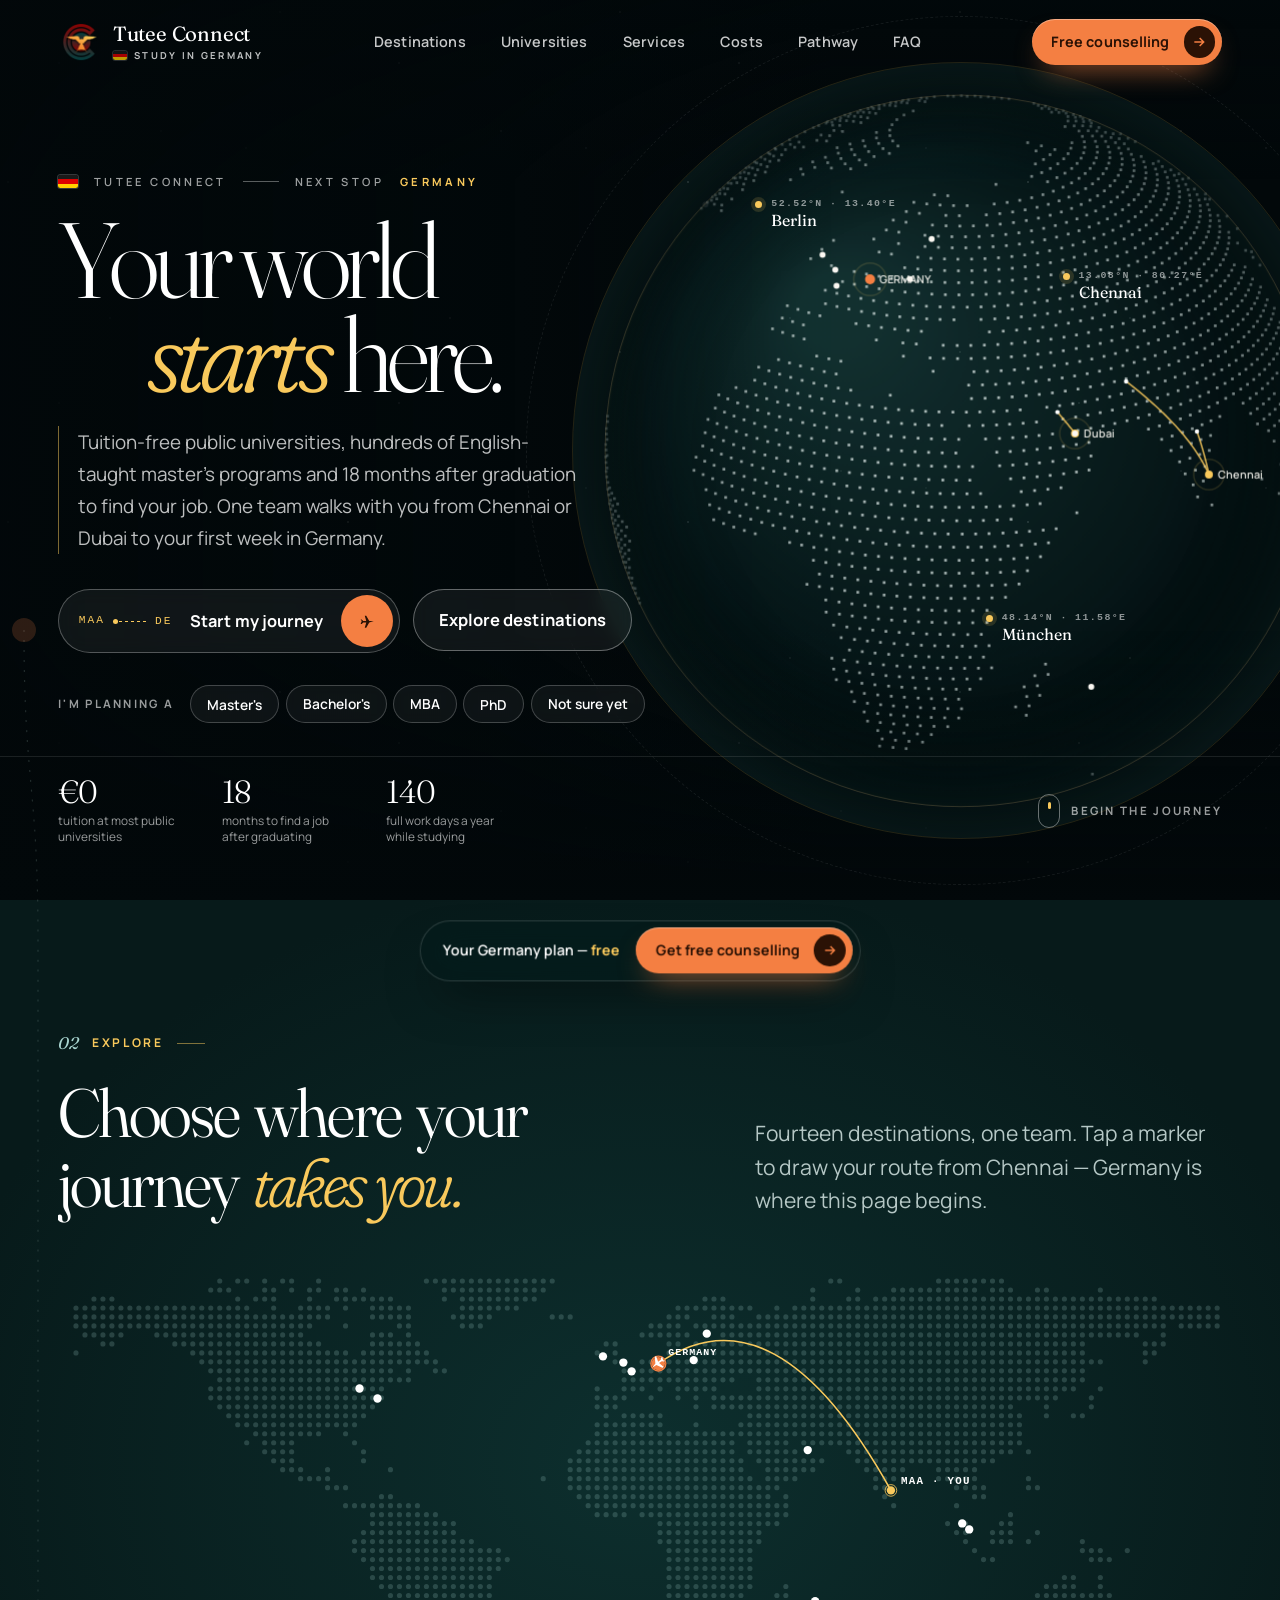
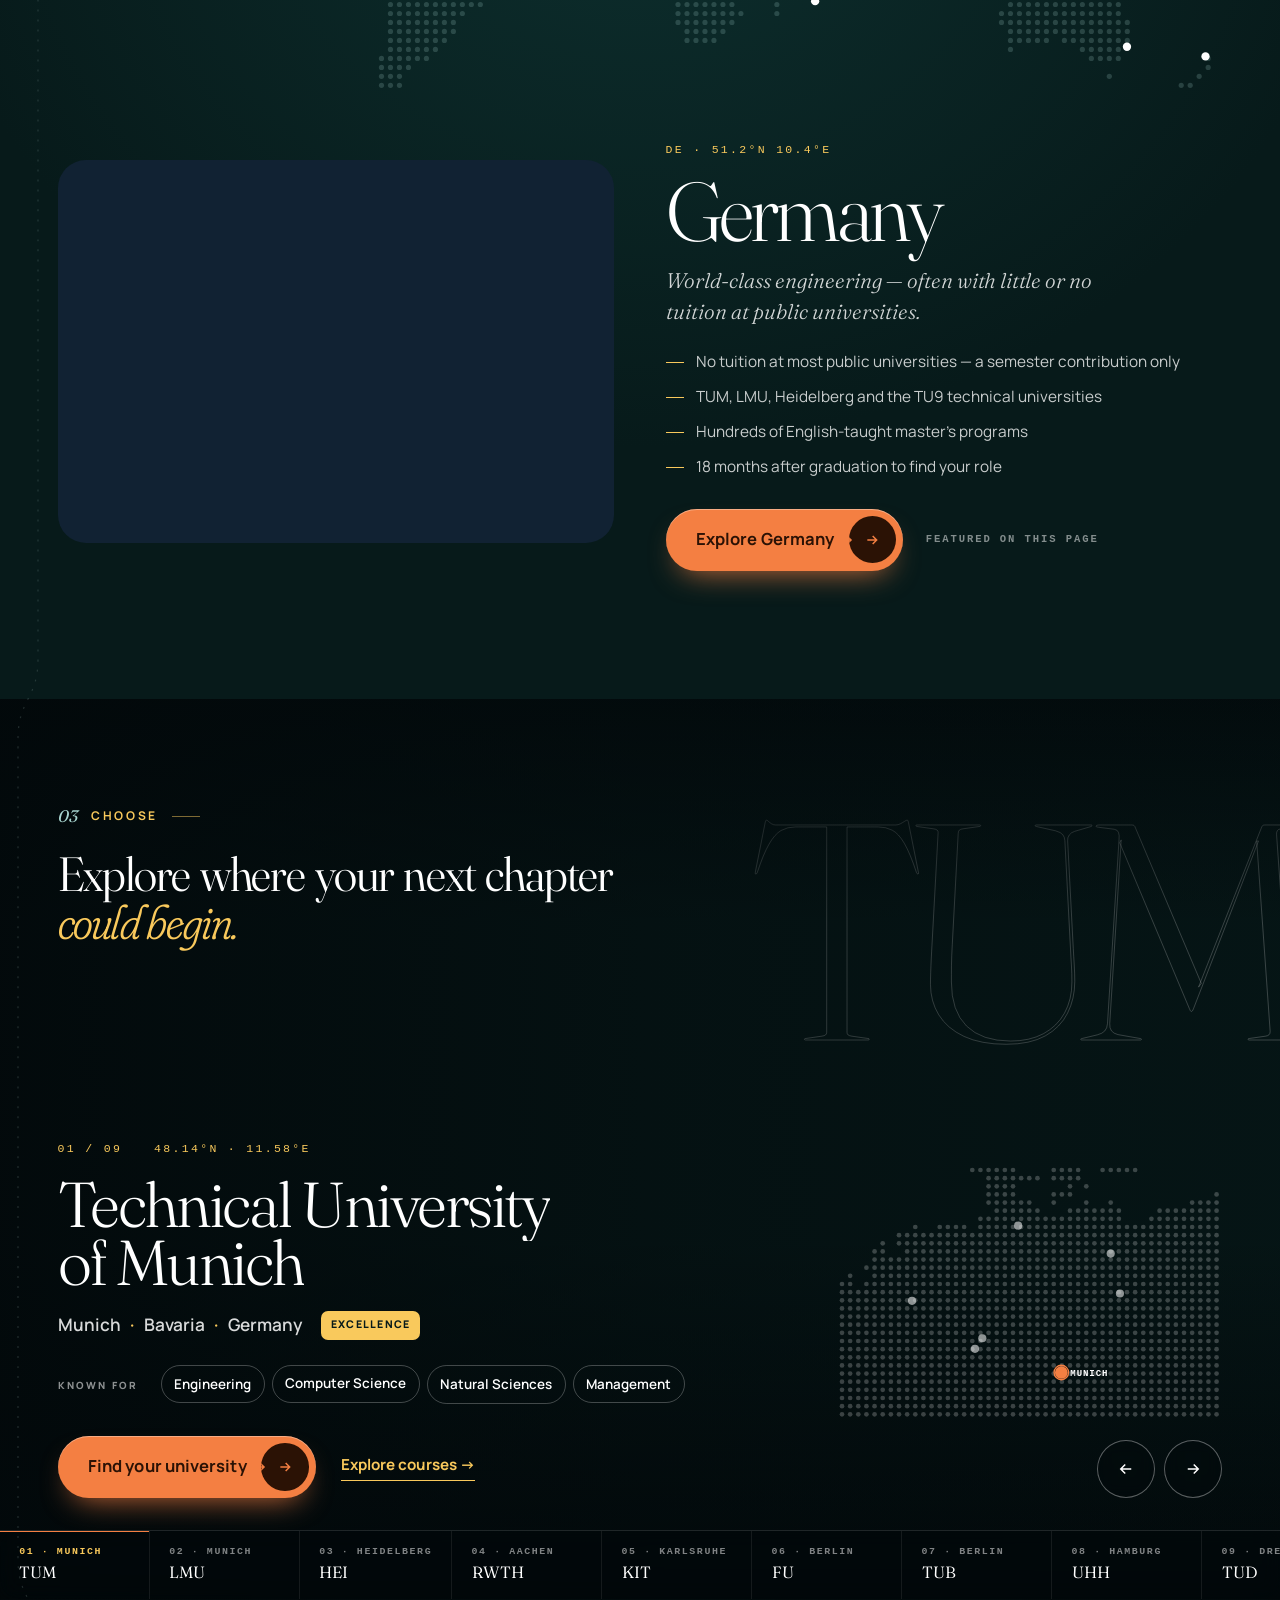
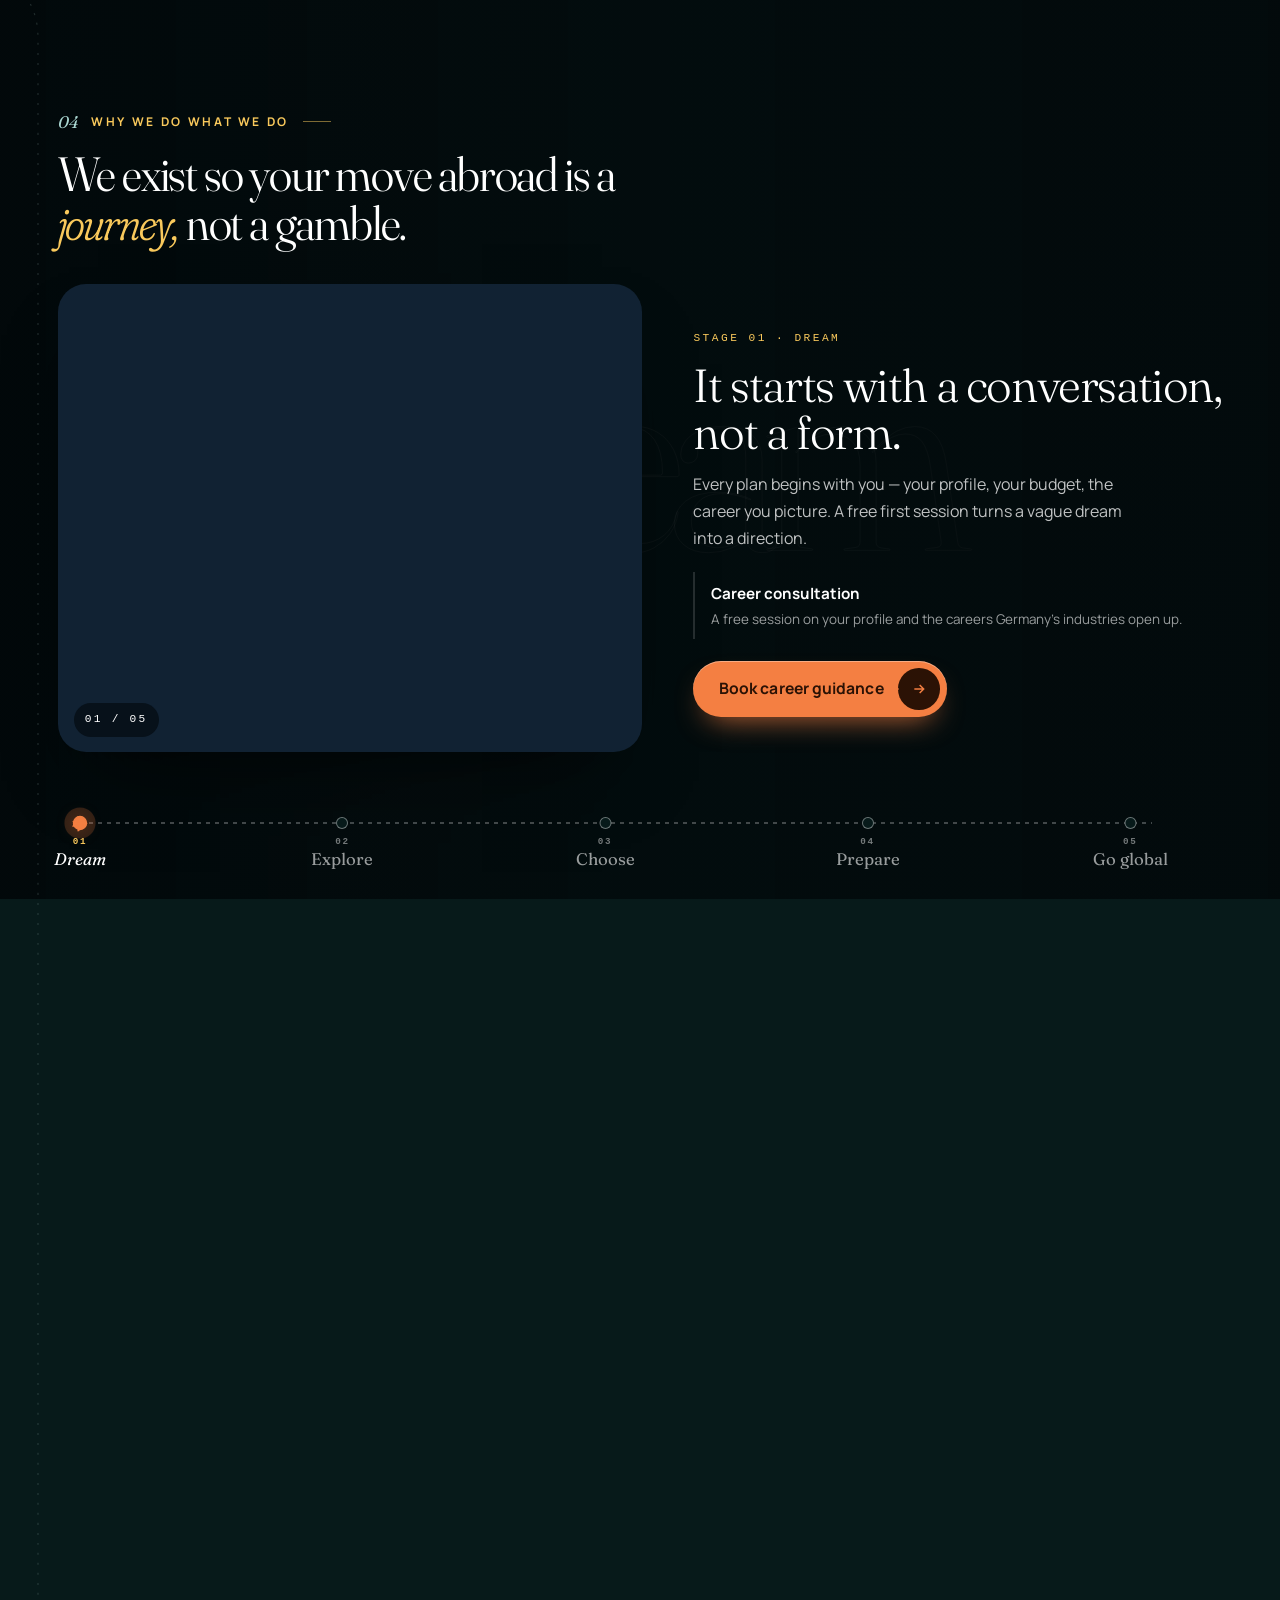
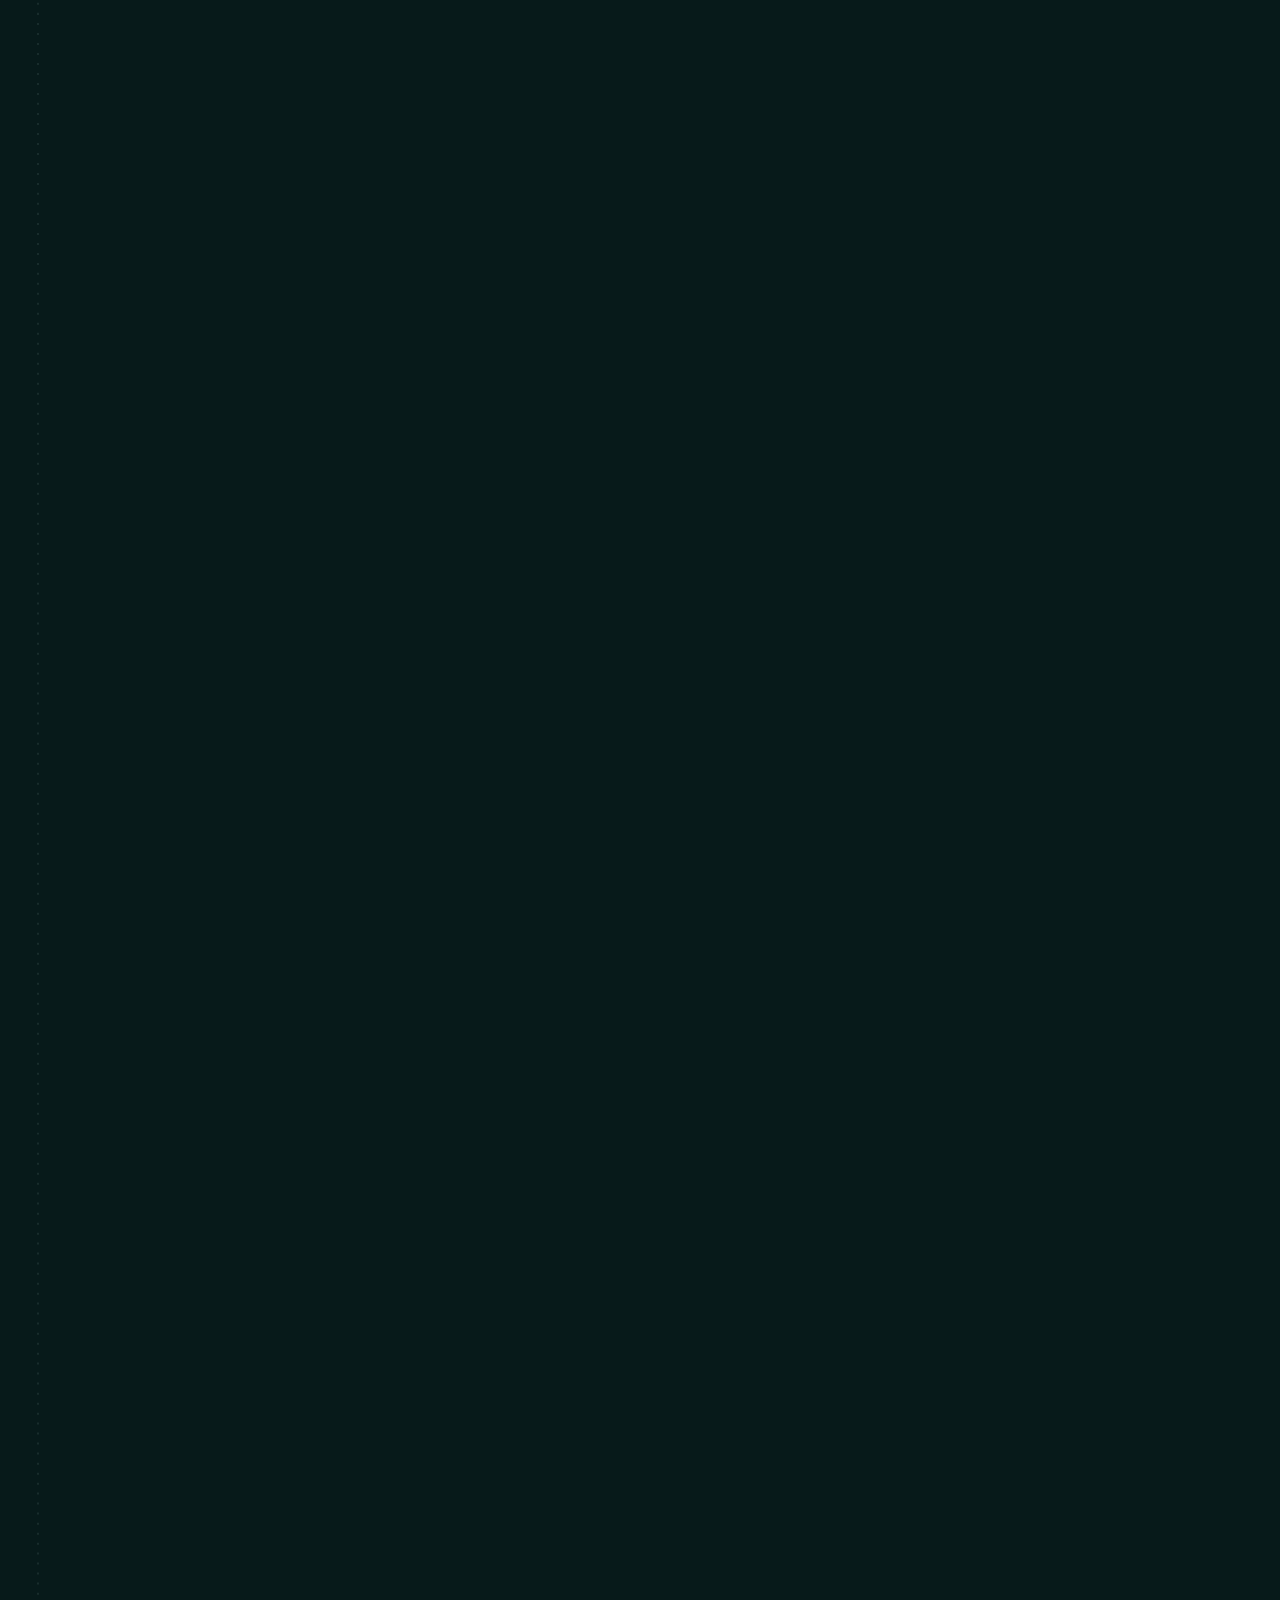
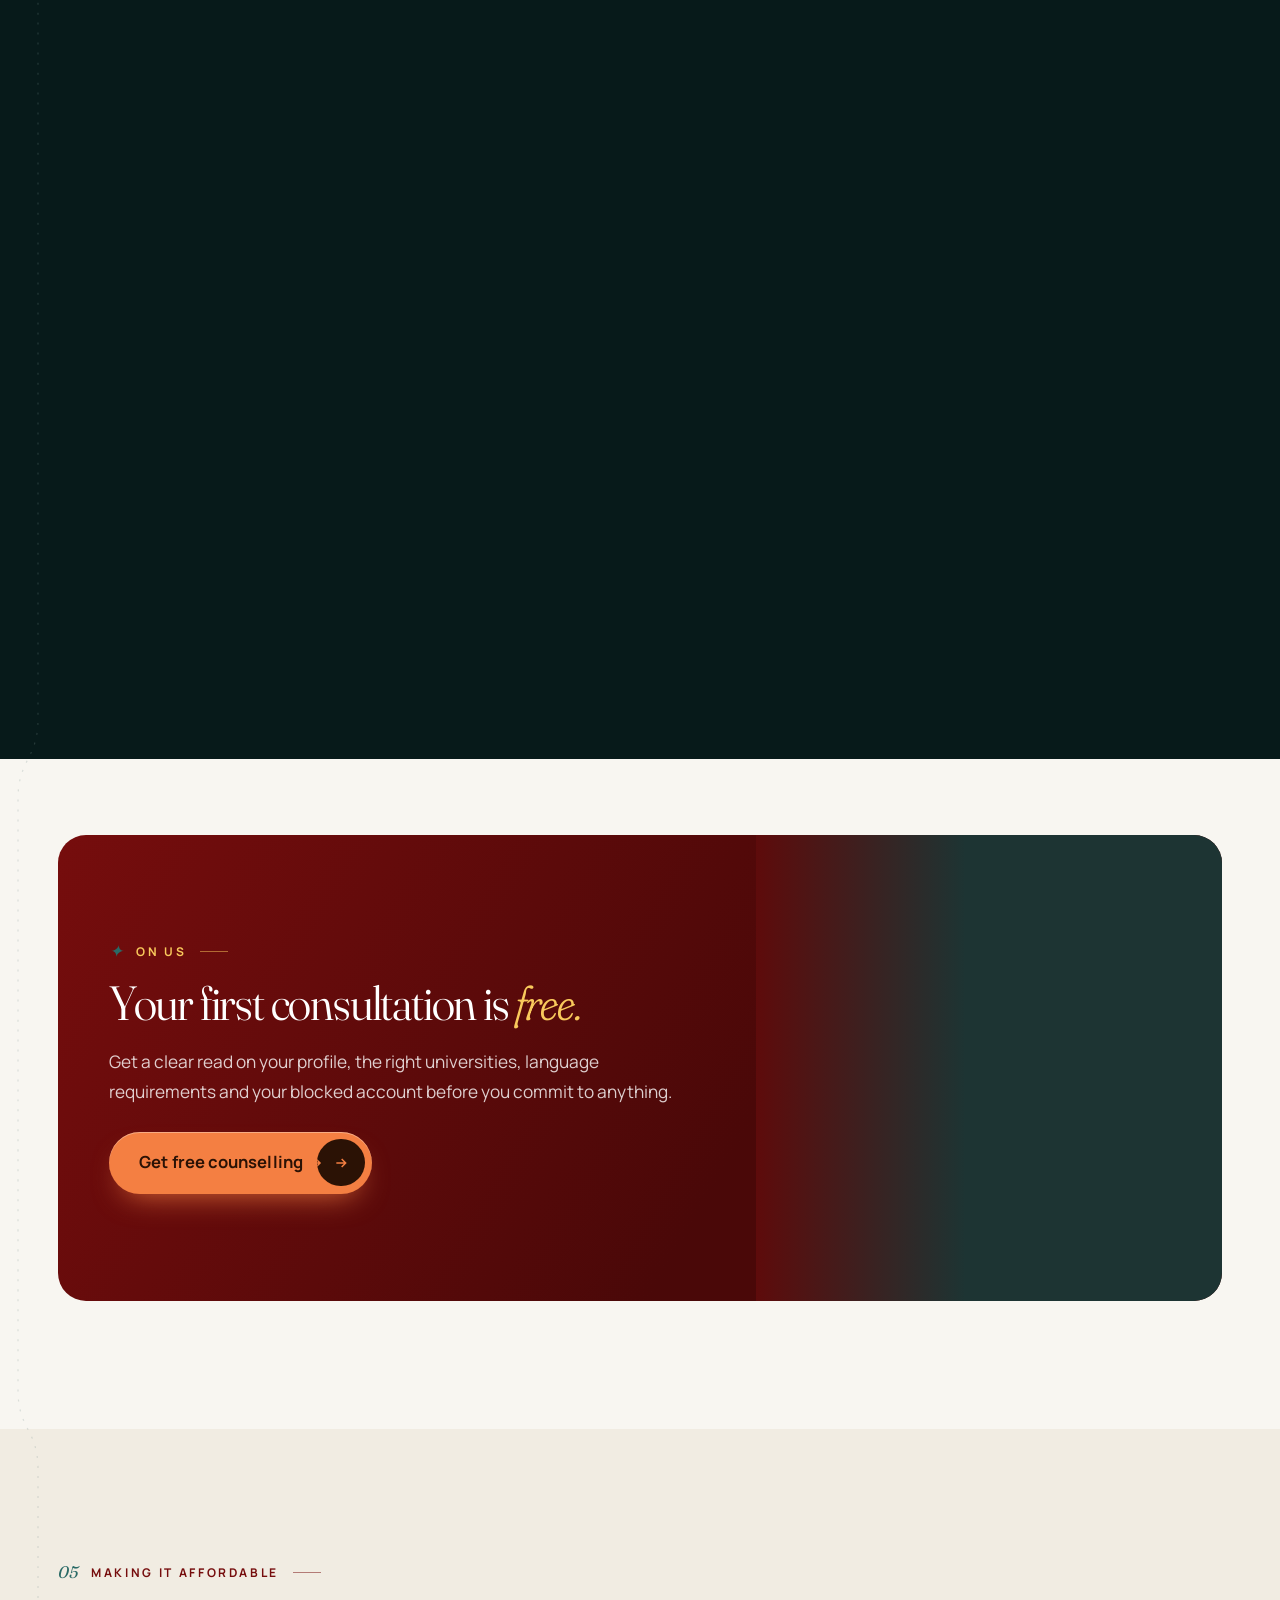
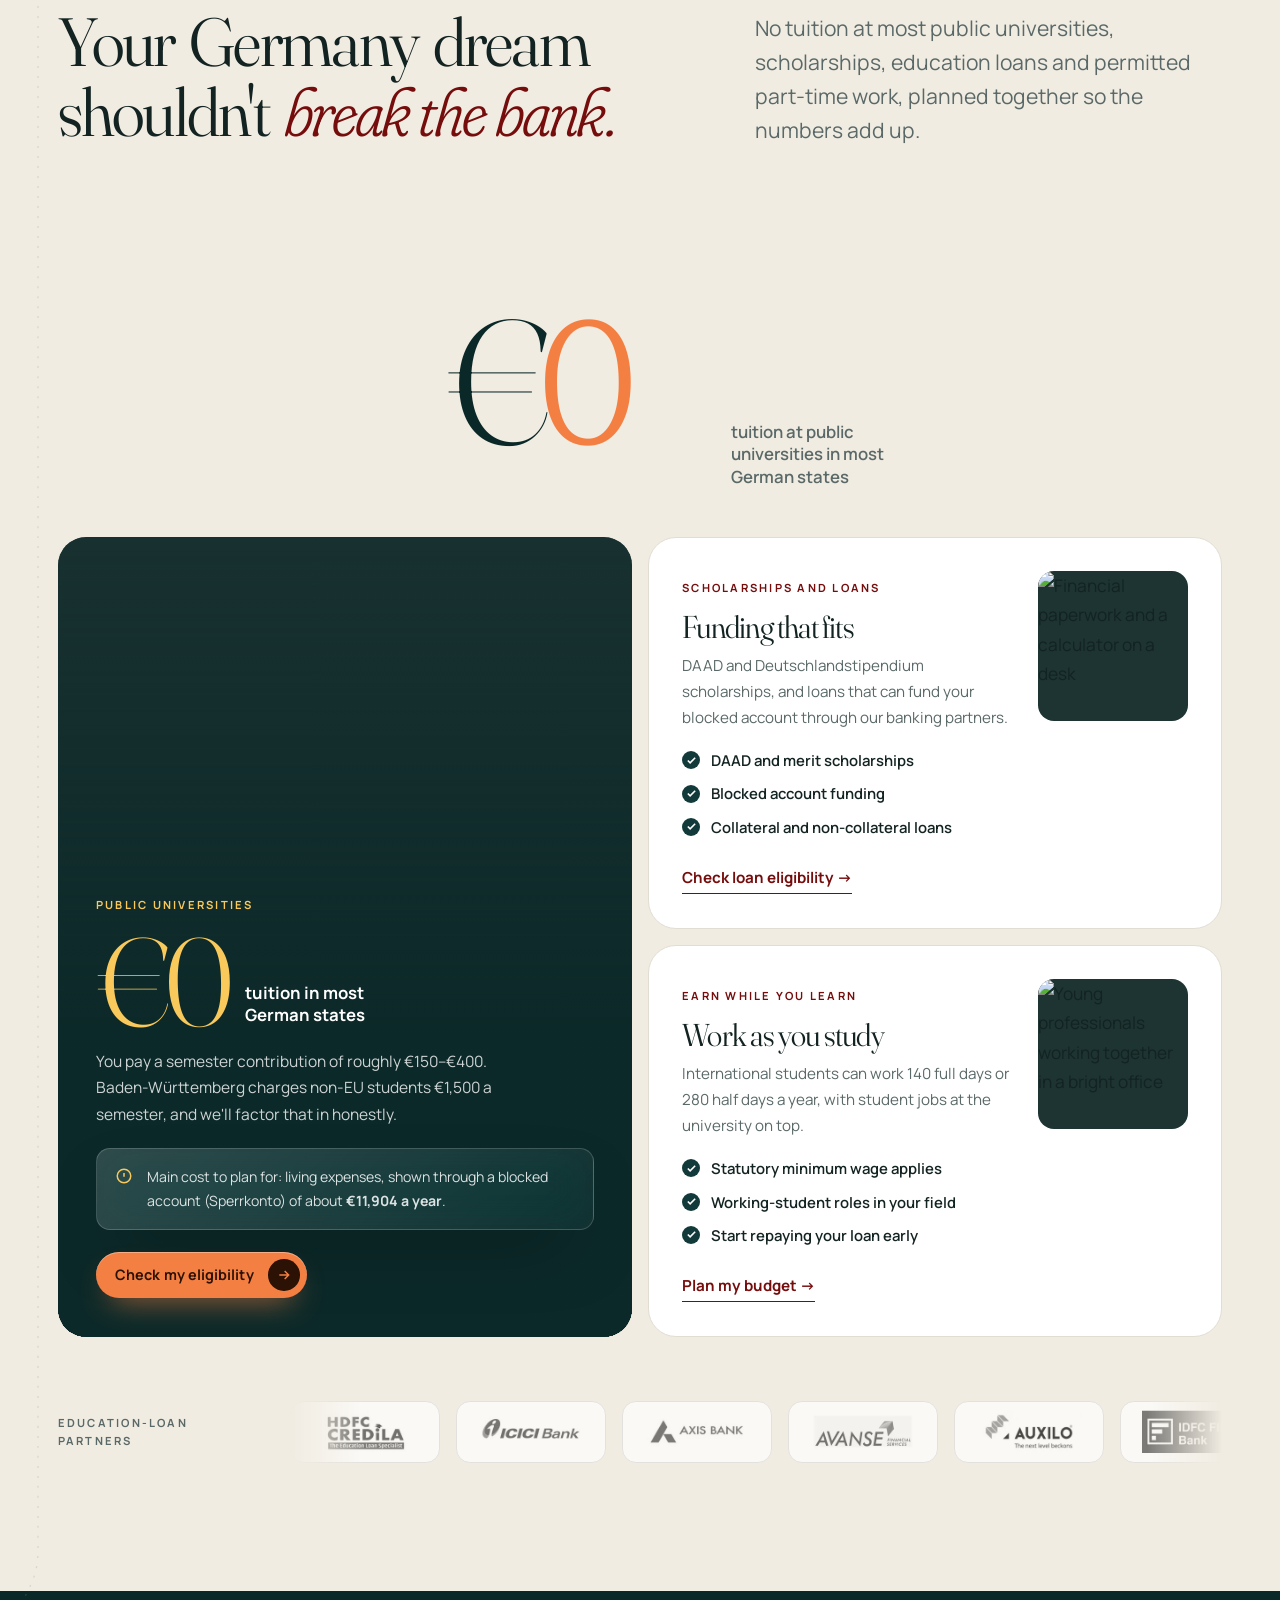
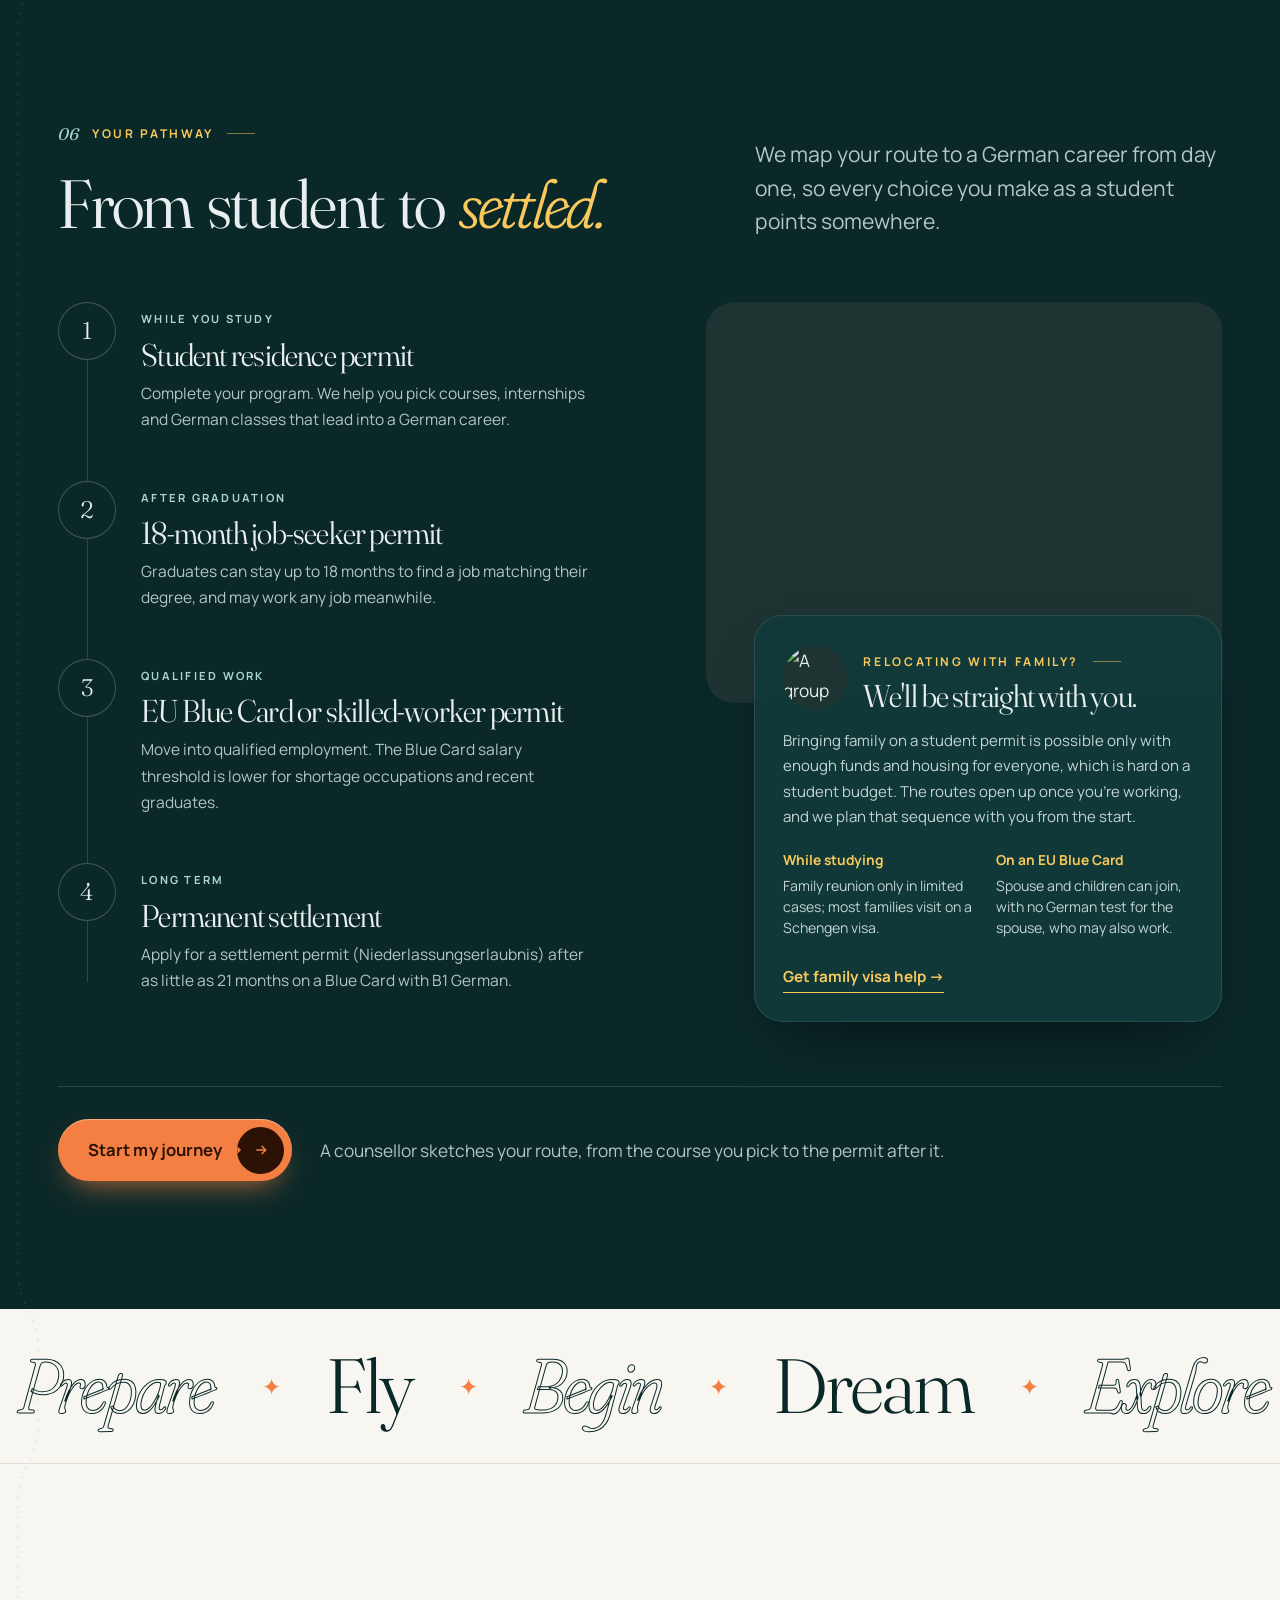
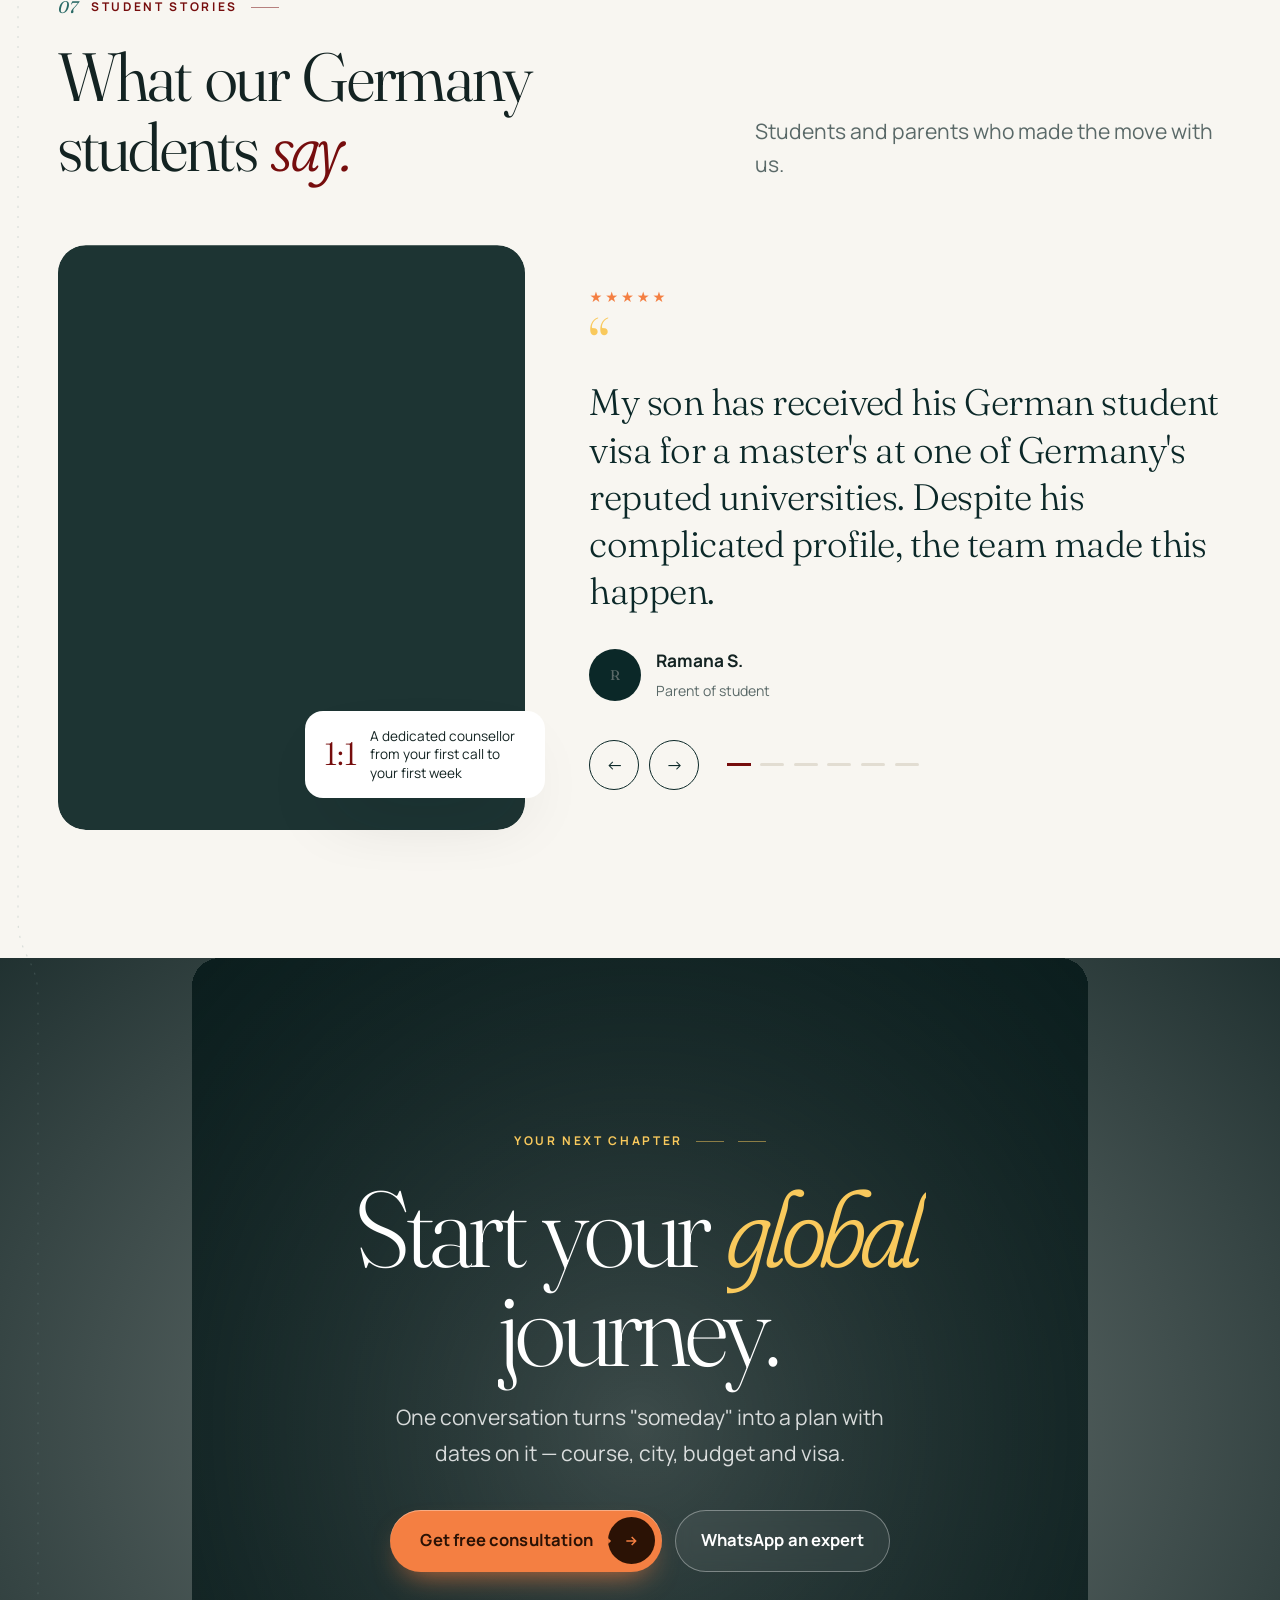
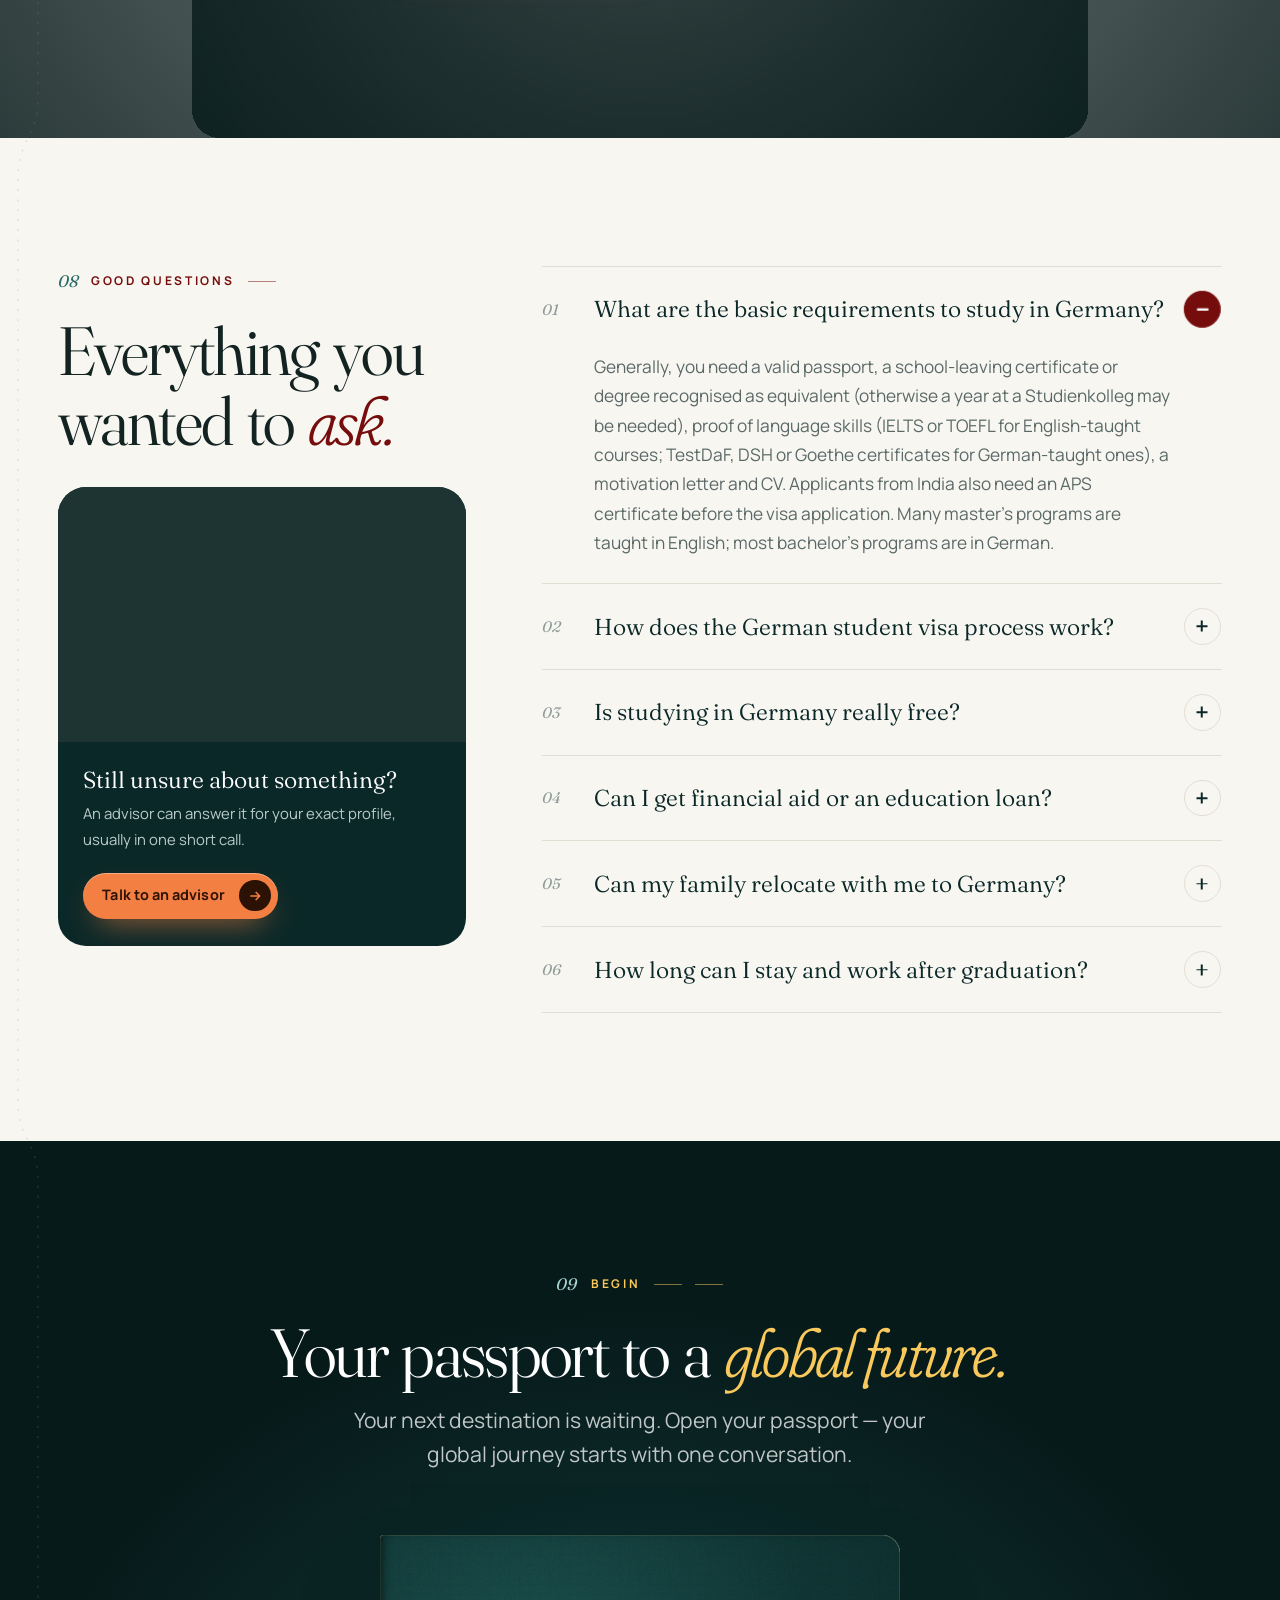
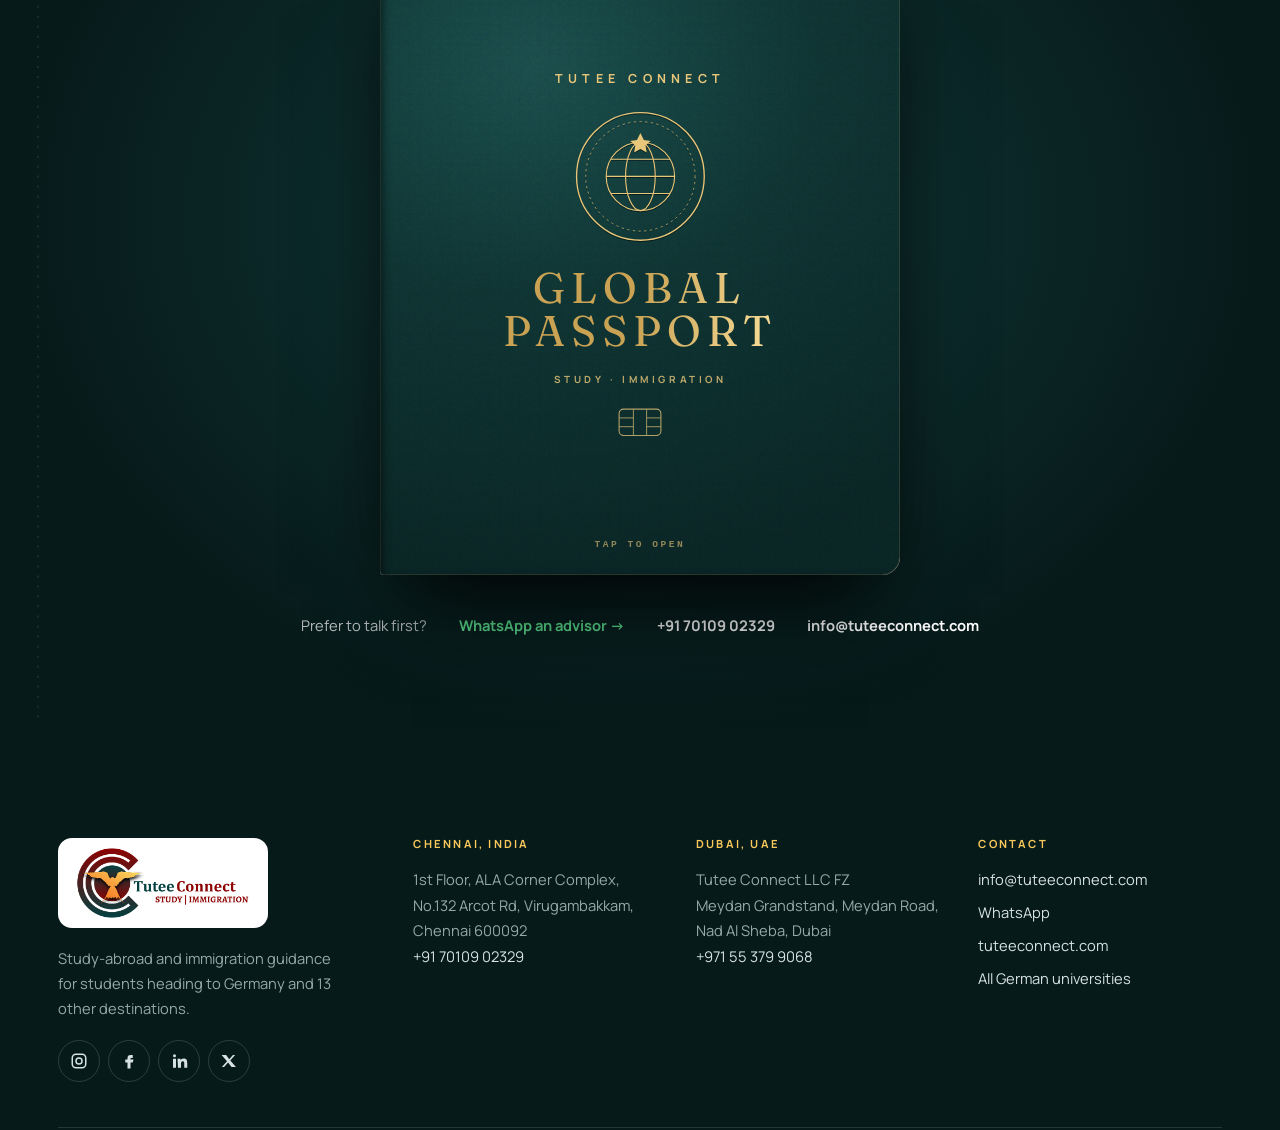
==== index.html @ 490835f6 "First Push" ====
<!doctype html>
<html lang="en" class="no-js">
<head>
<meta charset="utf-8">
<meta name="viewport" content="width=device-width, initial-scale=1, viewport-fit=cover">
<title>Study in Germany — Free Counselling | Tutee Connect</title>
<meta name="description" content="Study in Germany with Tutee Connect: tuition-free public universities, APS, blocked account and student visa support, and a clear path to a German career. Free first consultation.">
<meta name="theme-color" content="#071a1a">
<link rel="icon" href="assets/img/icon.png">
<meta property="og:title" content="Study in Germany — Tutee Connect">
<meta property="og:description" content="Tuition-free public universities, 18 months to find work after graduation, and one team from first question to first day.">
<meta property="og:image" content="https://images.unsplash.com/photo-1560969184-10fe8719e047?auto=format&fit=crop&w=1200&q=80&h=630">
<link rel="preconnect" href="https://images.unsplash.com">
<link rel="preconnect" href="https://fonts.googleapis.com"><link rel="preconnect" href="https://fonts.gstatic.com" crossorigin>
<link rel="stylesheet" href="https://fonts.googleapis.com/css2?family=Fraunces:ital,opsz,wght,SOFT@0,9..144,300..500,0..100;1,9..144,300..500,0..100&family=Manrope:wght@400;500;600;700;800&display=swap">
<link rel="stylesheet" href="assets/css/style.css">
<script>document.documentElement.classList.remove('no-js')</script>
<script type="application/ld+json">
{"@context":"https://schema.org","@type":"EducationalOrganization","name":"Tutee Connect","url":"https://tuteeconnect.com/","email":"info@tuteeconnect.com","telephone":"+91-701-090-2329",
 "address":[{"@type":"PostalAddress","streetAddress":"1st Floor, ALA Corner Complex, No.132 Arcot Rd, Virugambakkam","addressLocality":"Chennai","postalCode":"600092","addressCountry":"IN"},
            {"@type":"PostalAddress","streetAddress":"Meydan Grandstand, Meydan Road, Nad Al Sheba","addressLocality":"Dubai","addressCountry":"AE"}]}
</script>
</head>
<body>
<a class="skip" href="#begin">Skip to the free consultation form</a>

<header class="hdr" id="hdr">
  <div class="wrap hdr__in">
    <a class="brand" href="#top" aria-label="Tutee Connect Germany — top of page">
      <img src="assets/img/icon.png" alt="" width="44" height="44">
      <span><b>Tutee Connect</b><small><span class="flag" aria-hidden="true"><i></i><i></i><i></i></span>STUDY IN GERMANY</small></span>
    </a>
    <nav aria-label="Primary">
      <a href="#explore">Destinations</a><a href="#choose">Universities</a><a href="#services">Services</a>
      <a href="#afford">Costs</a><a href="#pathway">Pathway</a><a href="#faq">FAQ</a>
    </nav>
    <a class="btn btn--sm mag" href="#begin">Free counselling <span class="ar" aria-hidden="true"><svg width="16" height="16" viewBox="0 0 24 24" fill="none" stroke="currentColor" stroke-width="2.2"><path d="M5 12h14M13 6l6 6-6 6"/></svg><svg width="16" height="16" viewBox="0 0 24 24" fill="none" stroke="currentColor" stroke-width="2.2"><path d="M5 12h14M13 6l6 6-6 6"/></svg></span></a>
  </div>
</header>

<main id="top"><svg class="thread" id="thread" aria-hidden="true"><path id="thread-base"/><path id="thread-live"/><g id="thread-plane"><circle r="12" fill="rgba(244,127,66,.18)"/><path d="M0-9 2 -3 9 1v2l-7-2 0 4 2 2v1.5L0 7l-2 1.5V7l2-2 0-4-7 2V1l7-4z" fill="#f47f42"/></g></svg>

<!-- 01 DREAM — hero: interactive globe -->
<section class="hero4" id="hero" aria-labelledby="h1" data-stage="Dream">
  <div class="h4__sky" aria-hidden="true" data-depth="0.15"><img src="https://images.unsplash.com/photo-1451187580459-43490279c0fa?auto=format&fit=crop&w=1600&q=80" srcset="https://images.unsplash.com/photo-1451187580459-43490279c0fa?auto=format&fit=crop&w=480&q=80 480w, https://images.unsplash.com/photo-1451187580459-43490279c0fa?auto=format&fit=crop&w=800&q=80 800w, https://images.unsplash.com/photo-1451187580459-43490279c0fa?auto=format&fit=crop&w=1200&q=80 1200w, https://images.unsplash.com/photo-1451187580459-43490279c0fa?auto=format&fit=crop&w=1600&q=80 1600w, https://images.unsplash.com/photo-1451187580459-43490279c0fa?auto=format&fit=crop&w=2200&q=80 2200w" sizes="100vw" alt="Earth at night seen from space" decoding="async" fetchpriority="high"></div>
  <div class="h4__stars" aria-hidden="true" data-depth="0.3"></div>
  <div class="h4__globe" id="h4-globe" data-depth="0.6">
    <canvas id="globe"></canvas>
    <div class="h4__peek" id="h4-peek" aria-hidden="true"><div class="peek__img" id="peek-img"></div><div class="peek__t"><span class="mono" id="peek-code">DE</span><b id="peek-name">Germany</b><small id="peek-ll"></small></div></div>
    <div class="h4__ring"></div>
  </div>
  <div class="h4__tags" aria-hidden="true" data-depth="1">
    <span class="tag4 t1"><i></i>52.52°N · 13.40°E<b>Berlin</b></span>
    <span class="tag4 t2"><i></i>48.14°N · 11.58°E<b>München</b></span>
    <span class="tag4 t3"><i></i>13.08°N · 80.27°E<b>Chennai</b></span>
  </div>
  <div class="wrap h4__body">
    <div class="h4__copy" data-depth="-0.25">
      <span class="hero__cover f-in h5__label"><span class="flag" aria-hidden="true"><i></i><i></i><i></i></span><span class="brandword">Tutee Connect</span><span class="sep" aria-hidden="true"></span>Next stop <b>Germany</b></span>
      <h1 id="h1" class="h4__title"><span class="ln"><span>Your world</span></span><span class="ln ln2"><span><em>starts</em> here.</span></span></h1>
      <p class="hero__sub f-in d1">Tuition-free public universities, hundreds of English-taught master's programs and 18 months after graduation to find your job. One team walks with you from Chennai or Dubai to your first week in Germany.</p>
      <div class="hero__ctas f-in d2">
        <a class="hcta mag" href="#begin"><span class="hcta__route mono">MAA<i aria-hidden="true"></i>DE</span><span class="hcta__t">Start my journey</span><span class="hcta__go" aria-hidden="true"><svg width="18" height="18" viewBox="-12 -12 24 24"><path d="M0-9 2 -3 9 1v2l-7-2 0 4 2 2v1.5L0 7l-2 1.5V7l2-2 0-4-7 2V1l7-4z" fill="currentColor" transform="rotate(90)"/></svg></span></a>
        <a class="btn btn--ghost btn--lg" href="#explore">Explore destinations</a>
      </div>
      <div class="hero__ask f-in d3">
        <p id="ask">I'm planning a</p>
        <div class="chips" role="group" aria-labelledby="ask">
          <button class="chip" type="button" data-level="Master's degree" aria-pressed="false">Master's</button>
          <button class="chip" type="button" data-level="Bachelor's degree" aria-pressed="false">Bachelor's</button>
          <button class="chip" type="button" data-level="MBA" aria-pressed="false">MBA</button>
          <button class="chip" type="button" data-level="PhD" aria-pressed="false">PhD</button>
          <button class="chip" type="button" data-level="Not sure yet" aria-pressed="false">Not sure yet</button>
        </div>
      </div>
    </div>
  </div>
  <div class="h4__foot f-in d4">
    <div class="wrap">
      <div class="h4__stats">
        <div><b>€0</b><span>tuition at most public universities</span></div>
        <div><b data-count="18">18</b><span>months to find a job after graduating</span></div>
        <div><b data-count="140">140</b><span>full work days a year while studying</span></div>
      </div>
      <a class="scrollcue" href="#explore"><i aria-hidden="true"></i>Begin the journey</a>
    </div>
  </div>
</section>

<!-- 02 EXPLORE — choose where your journey takes you (world map) -->
<section class="sec wmap on-dark" id="explore" aria-labelledby="wm-t" data-stage="Explore">
  <div class="wrap">
    <div class="head">
      <div><span class="kicker rv"><span class="n">02</span>Explore</span>
        <h2 id="wm-t" class="split">Choose where your journey <em>takes you.</em></h2></div>
      <p class="lead rv r1">Fourteen destinations, one team. Tap a marker to draw your route from Chennai — Germany is where this page begins.</p>
    </div>
  </div>
  <div class="wm__stage">
    <svg class="wm__svg" id="wm" viewBox="0 0 1400 496" role="group" aria-label="World map of Tutee Connect destinations">
      <g class="dots"><circle cx="194.4" cy="0.0" r="3.1"/><circle cx="216.0" cy="0.0" r="3.1"/><circle cx="226.8" cy="0.0" r="3.1"/><circle cx="248.4" cy="0.0" r="3.1"/><circle cx="270.0" cy="0.0" r="3.1"/><circle cx="280.8" cy="0.0" r="3.1"/><circle cx="313.2" cy="0.0" r="3.1"/><circle cx="442.8" cy="0.0" r="3.1"/><circle cx="453.6" cy="0.0" r="3.1"/><circle cx="464.4" cy="0.0" r="3.1"/><circle cx="475.2" cy="0.0" r="3.1"/><circle cx="486.0" cy="0.0" r="3.1"/><circle cx="496.8" cy="0.0" r="3.1"/><circle cx="507.6" cy="0.0" r="3.1"/><circle cx="518.4" cy="0.0" r="3.1"/><circle cx="529.2" cy="0.0" r="3.1"/><circle cx="540.0" cy="0.0" r="3.1"/><circle cx="550.8" cy="0.0" r="3.1"/><circle cx="561.6" cy="0.0" r="3.1"/><circle cx="572.4" cy="0.0" r="3.1"/><circle cx="583.2" cy="0.0" r="3.1"/><circle cx="594.0" cy="0.0" r="3.1"/><circle cx="928.8" cy="0.0" r="3.1"/><circle cx="939.6" cy="0.0" r="3.1"/><circle cx="1058.4" cy="0.0" r="3.1"/><circle cx="1069.2" cy="0.0" r="3.1"/><circle cx="1080.0" cy="0.0" r="3.1"/><circle cx="1090.8" cy="0.0" r="3.1"/><circle cx="1101.6" cy="0.0" r="3.1"/><circle cx="1112.4" cy="0.0" r="3.1"/><circle cx="1123.2" cy="0.0" r="3.1"/><circle cx="1134.0" cy="0.0" r="3.1"/><circle cx="183.6" cy="10.8" r="3.1"/><circle cx="194.4" cy="10.8" r="3.1"/><circle cx="205.2" cy="10.8" r="3.1"/><circle cx="248.4" cy="10.8" r="3.1"/><circle cx="259.2" cy="10.8" r="3.1"/><circle cx="280.8" cy="10.8" r="3.1"/><circle cx="302.4" cy="10.8" r="3.1"/><circle cx="313.2" cy="10.8" r="3.1"/><circle cx="334.8" cy="10.8" r="3.1"/><circle cx="345.6" cy="10.8" r="3.1"/><circle cx="367.2" cy="10.8" r="3.1"/><circle cx="464.4" cy="10.8" r="3.1"/><circle cx="475.2" cy="10.8" r="3.1"/><circle cx="486.0" cy="10.8" r="3.1"/><circle cx="496.8" cy="10.8" r="3.1"/><circle cx="507.6" cy="10.8" r="3.1"/><circle cx="518.4" cy="10.8" r="3.1"/><circle cx="529.2" cy="10.8" r="3.1"/><circle cx="540.0" cy="10.8" r="3.1"/><circle cx="550.8" cy="10.8" r="3.1"/><circle cx="561.6" cy="10.8" r="3.1"/><circle cx="572.4" cy="10.8" r="3.1"/><circle cx="583.2" cy="10.8" r="3.1"/><circle cx="907.2" cy="10.8" r="3.1"/><circle cx="961.2" cy="10.8" r="3.1"/><circle cx="1004.4" cy="10.8" r="3.1"/><circle cx="1015.2" cy="10.8" r="3.1"/><circle cx="1026.0" cy="10.8" r="3.1"/><circle cx="1036.8" cy="10.8" r="3.1"/><circle cx="1047.6" cy="10.8" r="3.1"/><circle cx="1058.4" cy="10.8" r="3.1"/><circle cx="1069.2" cy="10.8" r="3.1"/><circle cx="1080.0" cy="10.8" r="3.1"/><circle cx="1090.8" cy="10.8" r="3.1"/><circle cx="1101.6" cy="10.8" r="3.1"/><circle cx="1123.2" cy="10.8" r="3.1"/><circle cx="1134.0" cy="10.8" r="3.1"/><circle cx="1144.8" cy="10.8" r="3.1"/><circle cx="1177.2" cy="10.8" r="3.1"/><circle cx="1188.0" cy="10.8" r="3.1"/><circle cx="1252.8" cy="10.8" r="3.1"/><circle cx="43.2" cy="21.6" r="3.1"/><circle cx="54.0" cy="21.6" r="3.1"/><circle cx="64.8" cy="21.6" r="3.1"/><circle cx="216.0" cy="21.6" r="3.1"/><circle cx="237.6" cy="21.6" r="3.1"/><circle cx="248.4" cy="21.6" r="3.1"/><circle cx="259.2" cy="21.6" r="3.1"/><circle cx="302.4" cy="21.6" r="3.1"/><circle cx="334.8" cy="21.6" r="3.1"/><circle cx="345.6" cy="21.6" r="3.1"/><circle cx="356.4" cy="21.6" r="3.1"/><circle cx="367.2" cy="21.6" r="3.1"/><circle cx="378.0" cy="21.6" r="3.1"/><circle cx="388.8" cy="21.6" r="3.1"/><circle cx="399.6" cy="21.6" r="3.1"/><circle cx="464.4" cy="21.6" r="3.1"/><circle cx="486.0" cy="21.6" r="3.1"/><circle cx="496.8" cy="21.6" r="3.1"/><circle cx="507.6" cy="21.6" r="3.1"/><circle cx="518.4" cy="21.6" r="3.1"/><circle cx="529.2" cy="21.6" r="3.1"/><circle cx="540.0" cy="21.6" r="3.1"/><circle cx="550.8" cy="21.6" r="3.1"/><circle cx="561.6" cy="21.6" r="3.1"/><circle cx="572.4" cy="21.6" r="3.1"/><circle cx="777.6" cy="21.6" r="3.1"/><circle cx="788.4" cy="21.6" r="3.1"/><circle cx="799.2" cy="21.6" r="3.1"/><circle cx="907.2" cy="21.6" r="3.1"/><circle cx="950.4" cy="21.6" r="3.1"/><circle cx="961.2" cy="21.6" r="3.1"/><circle cx="982.8" cy="21.6" r="3.1"/><circle cx="993.6" cy="21.6" r="3.1"/><circle cx="1004.4" cy="21.6" r="3.1"/><circle cx="1015.2" cy="21.6" r="3.1"/><circle cx="1026.0" cy="21.6" r="3.1"/><circle cx="1036.8" cy="21.6" r="3.1"/><circle cx="1047.6" cy="21.6" r="3.1"/><circle cx="1058.4" cy="21.6" r="3.1"/><circle cx="1069.2" cy="21.6" r="3.1"/><circle cx="1080.0" cy="21.6" r="3.1"/><circle cx="1090.8" cy="21.6" r="3.1"/><circle cx="1101.6" cy="21.6" r="3.1"/><circle cx="1112.4" cy="21.6" r="3.1"/><circle cx="1123.2" cy="21.6" r="3.1"/><circle cx="1134.0" cy="21.6" r="3.1"/><circle cx="1144.8" cy="21.6" r="3.1"/><circle cx="1155.6" cy="21.6" r="3.1"/><circle cx="1166.4" cy="21.6" r="3.1"/><circle cx="1177.2" cy="21.6" r="3.1"/><circle cx="1188.0" cy="21.6" r="3.1"/><circle cx="1198.8" cy="21.6" r="3.1"/><circle cx="1209.6" cy="21.6" r="3.1"/><circle cx="1220.4" cy="21.6" r="3.1"/><circle cx="1231.2" cy="21.6" r="3.1"/><circle cx="1242.0" cy="21.6" r="3.1"/><circle cx="1252.8" cy="21.6" r="3.1"/><circle cx="1263.6" cy="21.6" r="3.1"/><circle cx="1274.4" cy="21.6" r="3.1"/><circle cx="1285.2" cy="21.6" r="3.1"/><circle cx="1296.0" cy="21.6" r="3.1"/><circle cx="1306.8" cy="21.6" r="3.1"/><circle cx="1317.6" cy="21.6" r="3.1"/><circle cx="21.6" cy="32.4" r="3.1"/><circle cx="32.4" cy="32.4" r="3.1"/><circle cx="43.2" cy="32.4" r="3.1"/><circle cx="54.0" cy="32.4" r="3.1"/><circle cx="64.8" cy="32.4" r="3.1"/><circle cx="75.6" cy="32.4" r="3.1"/><circle cx="86.4" cy="32.4" r="3.1"/><circle cx="97.2" cy="32.4" r="3.1"/><circle cx="108.0" cy="32.4" r="3.1"/><circle cx="118.8" cy="32.4" r="3.1"/><circle cx="129.6" cy="32.4" r="3.1"/><circle cx="140.4" cy="32.4" r="3.1"/><circle cx="151.2" cy="32.4" r="3.1"/><circle cx="162.0" cy="32.4" r="3.1"/><circle cx="172.8" cy="32.4" r="3.1"/><circle cx="183.6" cy="32.4" r="3.1"/><circle cx="194.4" cy="32.4" r="3.1"/><circle cx="205.2" cy="32.4" r="3.1"/><circle cx="216.0" cy="32.4" r="3.1"/><circle cx="226.8" cy="32.4" r="3.1"/><circle cx="259.2" cy="32.4" r="3.1"/><circle cx="291.6" cy="32.4" r="3.1"/><circle cx="302.4" cy="32.4" r="3.1"/><circle cx="313.2" cy="32.4" r="3.1"/><circle cx="324.0" cy="32.4" r="3.1"/><circle cx="345.6" cy="32.4" r="3.1"/><circle cx="378.0" cy="32.4" r="3.1"/><circle cx="388.8" cy="32.4" r="3.1"/><circle cx="399.6" cy="32.4" r="3.1"/><circle cx="410.4" cy="32.4" r="3.1"/><circle cx="421.2" cy="32.4" r="3.1"/><circle cx="486.0" cy="32.4" r="3.1"/><circle cx="496.8" cy="32.4" r="3.1"/><circle cx="507.6" cy="32.4" r="3.1"/><circle cx="518.4" cy="32.4" r="3.1"/><circle cx="529.2" cy="32.4" r="3.1"/><circle cx="540.0" cy="32.4" r="3.1"/><circle cx="550.8" cy="32.4" r="3.1"/><circle cx="745.2" cy="32.4" r="3.1"/><circle cx="756.0" cy="32.4" r="3.1"/><circle cx="766.8" cy="32.4" r="3.1"/><circle cx="777.6" cy="32.4" r="3.1"/><circle cx="788.4" cy="32.4" r="3.1"/><circle cx="799.2" cy="32.4" r="3.1"/><circle cx="810.0" cy="32.4" r="3.1"/><circle cx="820.8" cy="32.4" r="3.1"/><circle cx="831.6" cy="32.4" r="3.1"/><circle cx="864.0" cy="32.4" r="3.1"/><circle cx="885.6" cy="32.4" r="3.1"/><circle cx="896.4" cy="32.4" r="3.1"/><circle cx="907.2" cy="32.4" r="3.1"/><circle cx="918.0" cy="32.4" r="3.1"/><circle cx="928.8" cy="32.4" r="3.1"/><circle cx="939.6" cy="32.4" r="3.1"/><circle cx="950.4" cy="32.4" r="3.1"/><circle cx="961.2" cy="32.4" r="3.1"/><circle cx="972.0" cy="32.4" r="3.1"/><circle cx="982.8" cy="32.4" r="3.1"/><circle cx="993.6" cy="32.4" r="3.1"/><circle cx="1004.4" cy="32.4" r="3.1"/><circle cx="1015.2" cy="32.4" r="3.1"/><circle cx="1026.0" cy="32.4" r="3.1"/><circle cx="1036.8" cy="32.4" r="3.1"/><circle cx="1047.6" cy="32.4" r="3.1"/><circle cx="1058.4" cy="32.4" r="3.1"/><circle cx="1069.2" cy="32.4" r="3.1"/><circle cx="1080.0" cy="32.4" r="3.1"/><circle cx="1090.8" cy="32.4" r="3.1"/><circle cx="1101.6" cy="32.4" r="3.1"/><circle cx="1112.4" cy="32.4" r="3.1"/><circle cx="1123.2" cy="32.4" r="3.1"/><circle cx="1134.0" cy="32.4" r="3.1"/><circle cx="1144.8" cy="32.4" r="3.1"/><circle cx="1155.6" cy="32.4" r="3.1"/><circle cx="1166.4" cy="32.4" r="3.1"/><circle cx="1177.2" cy="32.4" r="3.1"/><circle cx="1188.0" cy="32.4" r="3.1"/><circle cx="1198.8" cy="32.4" r="3.1"/><circle cx="1209.6" cy="32.4" r="3.1"/><circle cx="1220.4" cy="32.4" r="3.1"/><circle cx="1231.2" cy="32.4" r="3.1"/><circle cx="1242.0" cy="32.4" r="3.1"/><circle cx="1252.8" cy="32.4" r="3.1"/><circle cx="1263.6" cy="32.4" r="3.1"/><circle cx="1274.4" cy="32.4" r="3.1"/><circle cx="1285.2" cy="32.4" r="3.1"/><circle cx="1296.0" cy="32.4" r="3.1"/><circle cx="1306.8" cy="32.4" r="3.1"/><circle cx="1317.6" cy="32.4" r="3.1"/><circle cx="1328.4" cy="32.4" r="3.1"/><circle cx="1339.2" cy="32.4" r="3.1"/><circle cx="1350.0" cy="32.4" r="3.1"/><circle cx="1360.8" cy="32.4" r="3.1"/><circle cx="1371.6" cy="32.4" r="3.1"/><circle cx="1382.4" cy="32.4" r="3.1"/><circle cx="1393.2" cy="32.4" r="3.1"/><circle cx="21.6" cy="43.2" r="3.1"/><circle cx="32.4" cy="43.2" r="3.1"/><circle cx="43.2" cy="43.2" r="3.1"/><circle cx="54.0" cy="43.2" r="3.1"/><circle cx="64.8" cy="43.2" r="3.1"/><circle cx="75.6" cy="43.2" r="3.1"/><circle cx="86.4" cy="43.2" r="3.1"/><circle cx="97.2" cy="43.2" r="3.1"/><circle cx="108.0" cy="43.2" r="3.1"/><circle cx="118.8" cy="43.2" r="3.1"/><circle cx="129.6" cy="43.2" r="3.1"/><circle cx="140.4" cy="43.2" r="3.1"/><circle cx="151.2" cy="43.2" r="3.1"/><circle cx="162.0" cy="43.2" r="3.1"/><circle cx="172.8" cy="43.2" r="3.1"/><circle cx="183.6" cy="43.2" r="3.1"/><circle cx="194.4" cy="43.2" r="3.1"/><circle cx="205.2" cy="43.2" r="3.1"/><circle cx="216.0" cy="43.2" r="3.1"/><circle cx="226.8" cy="43.2" r="3.1"/><circle cx="237.6" cy="43.2" r="3.1"/><circle cx="248.4" cy="43.2" r="3.1"/><circle cx="259.2" cy="43.2" r="3.1"/><circle cx="270.0" cy="43.2" r="3.1"/><circle cx="280.8" cy="43.2" r="3.1"/><circle cx="291.6" cy="43.2" r="3.1"/><circle cx="302.4" cy="43.2" r="3.1"/><circle cx="313.2" cy="43.2" r="3.1"/><circle cx="324.0" cy="43.2" r="3.1"/><circle cx="378.0" cy="43.2" r="3.1"/><circle cx="388.8" cy="43.2" r="3.1"/><circle cx="399.6" cy="43.2" r="3.1"/><circle cx="410.4" cy="43.2" r="3.1"/><circle cx="421.2" cy="43.2" r="3.1"/><circle cx="475.2" cy="43.2" r="3.1"/><circle cx="486.0" cy="43.2" r="3.1"/><circle cx="496.8" cy="43.2" r="3.1"/><circle cx="507.6" cy="43.2" r="3.1"/><circle cx="518.4" cy="43.2" r="3.1"/><circle cx="594.0" cy="43.2" r="3.1"/><circle cx="604.8" cy="43.2" r="3.1"/><circle cx="615.6" cy="43.2" r="3.1"/><circle cx="734.4" cy="43.2" r="3.1"/><circle cx="745.2" cy="43.2" r="3.1"/><circle cx="756.0" cy="43.2" r="3.1"/><circle cx="788.4" cy="43.2" r="3.1"/><circle cx="799.2" cy="43.2" r="3.1"/><circle cx="810.0" cy="43.2" r="3.1"/><circle cx="842.4" cy="43.2" r="3.1"/><circle cx="853.2" cy="43.2" r="3.1"/><circle cx="864.0" cy="43.2" r="3.1"/><circle cx="874.8" cy="43.2" r="3.1"/><circle cx="885.6" cy="43.2" r="3.1"/><circle cx="896.4" cy="43.2" r="3.1"/><circle cx="907.2" cy="43.2" r="3.1"/><circle cx="918.0" cy="43.2" r="3.1"/><circle cx="928.8" cy="43.2" r="3.1"/><circle cx="939.6" cy="43.2" r="3.1"/><circle cx="950.4" cy="43.2" r="3.1"/><circle cx="961.2" cy="43.2" r="3.1"/><circle cx="972.0" cy="43.2" r="3.1"/><circle cx="982.8" cy="43.2" r="3.1"/><circle cx="993.6" cy="43.2" r="3.1"/><circle cx="1004.4" cy="43.2" r="3.1"/><circle cx="1015.2" cy="43.2" r="3.1"/><circle cx="1026.0" cy="43.2" r="3.1"/><circle cx="1036.8" cy="43.2" r="3.1"/><circle cx="1047.6" cy="43.2" r="3.1"/><circle cx="1058.4" cy="43.2" r="3.1"/><circle cx="1069.2" cy="43.2" r="3.1"/><circle cx="1080.0" cy="43.2" r="3.1"/><circle cx="1090.8" cy="43.2" r="3.1"/><circle cx="1101.6" cy="43.2" r="3.1"/><circle cx="1112.4" cy="43.2" r="3.1"/><circle cx="1123.2" cy="43.2" r="3.1"/><circle cx="1134.0" cy="43.2" r="3.1"/><circle cx="1144.8" cy="43.2" r="3.1"/><circle cx="1155.6" cy="43.2" r="3.1"/><circle cx="1166.4" cy="43.2" r="3.1"/><circle cx="1177.2" cy="43.2" r="3.1"/><circle cx="1188.0" cy="43.2" r="3.1"/><circle cx="1198.8" cy="43.2" r="3.1"/><circle cx="1209.6" cy="43.2" r="3.1"/><circle cx="1220.4" cy="43.2" r="3.1"/><circle cx="1231.2" cy="43.2" r="3.1"/><circle cx="1242.0" cy="43.2" r="3.1"/><circle cx="1252.8" cy="43.2" r="3.1"/><circle cx="1263.6" cy="43.2" r="3.1"/><circle cx="1274.4" cy="43.2" r="3.1"/><circle cx="1285.2" cy="43.2" r="3.1"/><circle cx="1296.0" cy="43.2" r="3.1"/><circle cx="1306.8" cy="43.2" r="3.1"/><circle cx="1317.6" cy="43.2" r="3.1"/><circle cx="1328.4" cy="43.2" r="3.1"/><circle cx="1339.2" cy="43.2" r="3.1"/><circle cx="1350.0" cy="43.2" r="3.1"/><circle cx="1360.8" cy="43.2" r="3.1"/><circle cx="1371.6" cy="43.2" r="3.1"/><circle cx="1382.4" cy="43.2" r="3.1"/><circle cx="1393.2" cy="43.2" r="3.1"/><circle cx="21.6" cy="54.0" r="3.1"/><circle cx="32.4" cy="54.0" r="3.1"/><circle cx="43.2" cy="54.0" r="3.1"/><circle cx="54.0" cy="54.0" r="3.1"/><circle cx="64.8" cy="54.0" r="3.1"/><circle cx="75.6" cy="54.0" r="3.1"/><circle cx="86.4" cy="54.0" r="3.1"/><circle cx="97.2" cy="54.0" r="3.1"/><circle cx="108.0" cy="54.0" r="3.1"/><circle cx="118.8" cy="54.0" r="3.1"/><circle cx="129.6" cy="54.0" r="3.1"/><circle cx="140.4" cy="54.0" r="3.1"/><circle cx="151.2" cy="54.0" r="3.1"/><circle cx="162.0" cy="54.0" r="3.1"/><circle cx="172.8" cy="54.0" r="3.1"/><circle cx="183.6" cy="54.0" r="3.1"/><circle cx="194.4" cy="54.0" r="3.1"/><circle cx="205.2" cy="54.0" r="3.1"/><circle cx="216.0" cy="54.0" r="3.1"/><circle cx="226.8" cy="54.0" r="3.1"/><circle cx="237.6" cy="54.0" r="3.1"/><circle cx="248.4" cy="54.0" r="3.1"/><circle cx="259.2" cy="54.0" r="3.1"/><circle cx="270.0" cy="54.0" r="3.1"/><circle cx="280.8" cy="54.0" r="3.1"/><circle cx="291.6" cy="54.0" r="3.1"/><circle cx="302.4" cy="54.0" r="3.1"/><circle cx="345.6" cy="54.0" r="3.1"/><circle cx="410.4" cy="54.0" r="3.1"/><circle cx="421.2" cy="54.0" r="3.1"/><circle cx="486.0" cy="54.0" r="3.1"/><circle cx="496.8" cy="54.0" r="3.1"/><circle cx="507.6" cy="54.0" r="3.1"/><circle cx="712.8" cy="54.0" r="3.1"/><circle cx="723.6" cy="54.0" r="3.1"/><circle cx="734.4" cy="54.0" r="3.1"/><circle cx="745.2" cy="54.0" r="3.1"/><circle cx="766.8" cy="54.0" r="3.1"/><circle cx="777.6" cy="54.0" r="3.1"/><circle cx="788.4" cy="54.0" r="3.1"/><circle cx="799.2" cy="54.0" r="3.1"/><circle cx="810.0" cy="54.0" r="3.1"/><circle cx="820.8" cy="54.0" r="3.1"/><circle cx="831.6" cy="54.0" r="3.1"/><circle cx="842.4" cy="54.0" r="3.1"/><circle cx="853.2" cy="54.0" r="3.1"/><circle cx="864.0" cy="54.0" r="3.1"/><circle cx="874.8" cy="54.0" r="3.1"/><circle cx="885.6" cy="54.0" r="3.1"/><circle cx="896.4" cy="54.0" r="3.1"/><circle cx="907.2" cy="54.0" r="3.1"/><circle cx="918.0" cy="54.0" r="3.1"/><circle cx="928.8" cy="54.0" r="3.1"/><circle cx="939.6" cy="54.0" r="3.1"/><circle cx="950.4" cy="54.0" r="3.1"/><circle cx="961.2" cy="54.0" r="3.1"/><circle cx="972.0" cy="54.0" r="3.1"/><circle cx="982.8" cy="54.0" r="3.1"/><circle cx="993.6" cy="54.0" r="3.1"/><circle cx="1004.4" cy="54.0" r="3.1"/><circle cx="1015.2" cy="54.0" r="3.1"/><circle cx="1026.0" cy="54.0" r="3.1"/><circle cx="1036.8" cy="54.0" r="3.1"/><circle cx="1047.6" cy="54.0" r="3.1"/><circle cx="1058.4" cy="54.0" r="3.1"/><circle cx="1069.2" cy="54.0" r="3.1"/><circle cx="1080.0" cy="54.0" r="3.1"/><circle cx="1090.8" cy="54.0" r="3.1"/><circle cx="1101.6" cy="54.0" r="3.1"/><circle cx="1112.4" cy="54.0" r="3.1"/><circle cx="1123.2" cy="54.0" r="3.1"/><circle cx="1134.0" cy="54.0" r="3.1"/><circle cx="1144.8" cy="54.0" r="3.1"/><circle cx="1155.6" cy="54.0" r="3.1"/><circle cx="1166.4" cy="54.0" r="3.1"/><circle cx="1177.2" cy="54.0" r="3.1"/><circle cx="1188.0" cy="54.0" r="3.1"/><circle cx="1198.8" cy="54.0" r="3.1"/><circle cx="1209.6" cy="54.0" r="3.1"/><circle cx="1220.4" cy="54.0" r="3.1"/><circle cx="1231.2" cy="54.0" r="3.1"/><circle cx="1242.0" cy="54.0" r="3.1"/><circle cx="1252.8" cy="54.0" r="3.1"/><circle cx="1263.6" cy="54.0" r="3.1"/><circle cx="1274.4" cy="54.0" r="3.1"/><circle cx="1285.2" cy="54.0" r="3.1"/><circle cx="1296.0" cy="54.0" r="3.1"/><circle cx="1306.8" cy="54.0" r="3.1"/><circle cx="1317.6" cy="54.0" r="3.1"/><circle cx="1328.4" cy="54.0" r="3.1"/><circle cx="1350.0" cy="54.0" r="3.1"/><circle cx="1360.8" cy="54.0" r="3.1"/><circle cx="1371.6" cy="54.0" r="3.1"/><circle cx="1382.4" cy="54.0" r="3.1"/><circle cx="1393.2" cy="54.0" r="3.1"/><circle cx="32.4" cy="64.8" r="3.1"/><circle cx="43.2" cy="64.8" r="3.1"/><circle cx="54.0" cy="64.8" r="3.1"/><circle cx="64.8" cy="64.8" r="3.1"/><circle cx="75.6" cy="64.8" r="3.1"/><circle cx="118.8" cy="64.8" r="3.1"/><circle cx="129.6" cy="64.8" r="3.1"/><circle cx="140.4" cy="64.8" r="3.1"/><circle cx="151.2" cy="64.8" r="3.1"/><circle cx="162.0" cy="64.8" r="3.1"/><circle cx="172.8" cy="64.8" r="3.1"/><circle cx="183.6" cy="64.8" r="3.1"/><circle cx="194.4" cy="64.8" r="3.1"/><circle cx="205.2" cy="64.8" r="3.1"/><circle cx="216.0" cy="64.8" r="3.1"/><circle cx="226.8" cy="64.8" r="3.1"/><circle cx="237.6" cy="64.8" r="3.1"/><circle cx="248.4" cy="64.8" r="3.1"/><circle cx="259.2" cy="64.8" r="3.1"/><circle cx="270.0" cy="64.8" r="3.1"/><circle cx="280.8" cy="64.8" r="3.1"/><circle cx="291.6" cy="64.8" r="3.1"/><circle cx="378.0" cy="64.8" r="3.1"/><circle cx="388.8" cy="64.8" r="3.1"/><circle cx="399.6" cy="64.8" r="3.1"/><circle cx="421.2" cy="64.8" r="3.1"/><circle cx="702.0" cy="64.8" r="3.1"/><circle cx="712.8" cy="64.8" r="3.1"/><circle cx="723.6" cy="64.8" r="3.1"/><circle cx="734.4" cy="64.8" r="3.1"/><circle cx="745.2" cy="64.8" r="3.1"/><circle cx="756.0" cy="64.8" r="3.1"/><circle cx="799.2" cy="64.8" r="3.1"/><circle cx="810.0" cy="64.8" r="3.1"/><circle cx="820.8" cy="64.8" r="3.1"/><circle cx="831.6" cy="64.8" r="3.1"/><circle cx="842.4" cy="64.8" r="3.1"/><circle cx="853.2" cy="64.8" r="3.1"/><circle cx="864.0" cy="64.8" r="3.1"/><circle cx="874.8" cy="64.8" r="3.1"/><circle cx="885.6" cy="64.8" r="3.1"/><circle cx="896.4" cy="64.8" r="3.1"/><circle cx="907.2" cy="64.8" r="3.1"/><circle cx="918.0" cy="64.8" r="3.1"/><circle cx="928.8" cy="64.8" r="3.1"/><circle cx="939.6" cy="64.8" r="3.1"/><circle cx="950.4" cy="64.8" r="3.1"/><circle cx="961.2" cy="64.8" r="3.1"/><circle cx="972.0" cy="64.8" r="3.1"/><circle cx="982.8" cy="64.8" r="3.1"/><circle cx="993.6" cy="64.8" r="3.1"/><circle cx="1004.4" cy="64.8" r="3.1"/><circle cx="1015.2" cy="64.8" r="3.1"/><circle cx="1026.0" cy="64.8" r="3.1"/><circle cx="1036.8" cy="64.8" r="3.1"/><circle cx="1047.6" cy="64.8" r="3.1"/><circle cx="1058.4" cy="64.8" r="3.1"/><circle cx="1069.2" cy="64.8" r="3.1"/><circle cx="1080.0" cy="64.8" r="3.1"/><circle cx="1090.8" cy="64.8" r="3.1"/><circle cx="1101.6" cy="64.8" r="3.1"/><circle cx="1112.4" cy="64.8" r="3.1"/><circle cx="1123.2" cy="64.8" r="3.1"/><circle cx="1134.0" cy="64.8" r="3.1"/><circle cx="1144.8" cy="64.8" r="3.1"/><circle cx="1155.6" cy="64.8" r="3.1"/><circle cx="1166.4" cy="64.8" r="3.1"/><circle cx="1177.2" cy="64.8" r="3.1"/><circle cx="1188.0" cy="64.8" r="3.1"/><circle cx="1198.8" cy="64.8" r="3.1"/><circle cx="1209.6" cy="64.8" r="3.1"/><circle cx="1220.4" cy="64.8" r="3.1"/><circle cx="1231.2" cy="64.8" r="3.1"/><circle cx="1242.0" cy="64.8" r="3.1"/><circle cx="1252.8" cy="64.8" r="3.1"/><circle cx="1263.6" cy="64.8" r="3.1"/><circle cx="1274.4" cy="64.8" r="3.1"/><circle cx="1285.2" cy="64.8" r="3.1"/><circle cx="1296.0" cy="64.8" r="3.1"/><circle cx="1328.4" cy="64.8" r="3.1"/><circle cx="54.0" cy="75.6" r="3.1"/><circle cx="64.8" cy="75.6" r="3.1"/><circle cx="140.4" cy="75.6" r="3.1"/><circle cx="151.2" cy="75.6" r="3.1"/><circle cx="162.0" cy="75.6" r="3.1"/><circle cx="172.8" cy="75.6" r="3.1"/><circle cx="183.6" cy="75.6" r="3.1"/><circle cx="194.4" cy="75.6" r="3.1"/><circle cx="205.2" cy="75.6" r="3.1"/><circle cx="216.0" cy="75.6" r="3.1"/><circle cx="226.8" cy="75.6" r="3.1"/><circle cx="237.6" cy="75.6" r="3.1"/><circle cx="248.4" cy="75.6" r="3.1"/><circle cx="259.2" cy="75.6" r="3.1"/><circle cx="270.0" cy="75.6" r="3.1"/><circle cx="280.8" cy="75.6" r="3.1"/><circle cx="291.6" cy="75.6" r="3.1"/><circle cx="302.4" cy="75.6" r="3.1"/><circle cx="313.2" cy="75.6" r="3.1"/><circle cx="378.0" cy="75.6" r="3.1"/><circle cx="388.8" cy="75.6" r="3.1"/><circle cx="399.6" cy="75.6" r="3.1"/><circle cx="410.4" cy="75.6" r="3.1"/><circle cx="421.2" cy="75.6" r="3.1"/><circle cx="432.0" cy="75.6" r="3.1"/><circle cx="658.8" cy="75.6" r="3.1"/><circle cx="669.6" cy="75.6" r="3.1"/><circle cx="734.4" cy="75.6" r="3.1"/><circle cx="745.2" cy="75.6" r="3.1"/><circle cx="766.8" cy="75.6" r="3.1"/><circle cx="777.6" cy="75.6" r="3.1"/><circle cx="788.4" cy="75.6" r="3.1"/><circle cx="799.2" cy="75.6" r="3.1"/><circle cx="810.0" cy="75.6" r="3.1"/><circle cx="820.8" cy="75.6" r="3.1"/><circle cx="831.6" cy="75.6" r="3.1"/><circle cx="842.4" cy="75.6" r="3.1"/><circle cx="853.2" cy="75.6" r="3.1"/><circle cx="864.0" cy="75.6" r="3.1"/><circle cx="874.8" cy="75.6" r="3.1"/><circle cx="885.6" cy="75.6" r="3.1"/><circle cx="896.4" cy="75.6" r="3.1"/><circle cx="907.2" cy="75.6" r="3.1"/><circle cx="918.0" cy="75.6" r="3.1"/><circle cx="928.8" cy="75.6" r="3.1"/><circle cx="939.6" cy="75.6" r="3.1"/><circle cx="950.4" cy="75.6" r="3.1"/><circle cx="961.2" cy="75.6" r="3.1"/><circle cx="972.0" cy="75.6" r="3.1"/><circle cx="982.8" cy="75.6" r="3.1"/><circle cx="993.6" cy="75.6" r="3.1"/><circle cx="1004.4" cy="75.6" r="3.1"/><circle cx="1015.2" cy="75.6" r="3.1"/><circle cx="1026.0" cy="75.6" r="3.1"/><circle cx="1036.8" cy="75.6" r="3.1"/><circle cx="1047.6" cy="75.6" r="3.1"/><circle cx="1058.4" cy="75.6" r="3.1"/><circle cx="1069.2" cy="75.6" r="3.1"/><circle cx="1080.0" cy="75.6" r="3.1"/><circle cx="1090.8" cy="75.6" r="3.1"/><circle cx="1101.6" cy="75.6" r="3.1"/><circle cx="1112.4" cy="75.6" r="3.1"/><circle cx="1123.2" cy="75.6" r="3.1"/><circle cx="1134.0" cy="75.6" r="3.1"/><circle cx="1144.8" cy="75.6" r="3.1"/><circle cx="1155.6" cy="75.6" r="3.1"/><circle cx="1166.4" cy="75.6" r="3.1"/><circle cx="1177.2" cy="75.6" r="3.1"/><circle cx="1188.0" cy="75.6" r="3.1"/><circle cx="1198.8" cy="75.6" r="3.1"/><circle cx="1209.6" cy="75.6" r="3.1"/><circle cx="1220.4" cy="75.6" r="3.1"/><circle cx="1231.2" cy="75.6" r="3.1"/><circle cx="1306.8" cy="75.6" r="3.1"/><circle cx="1317.6" cy="75.6" r="3.1"/><circle cx="1328.4" cy="75.6" r="3.1"/><circle cx="21.6" cy="86.4" r="3.1"/><circle cx="162.0" cy="86.4" r="3.1"/><circle cx="172.8" cy="86.4" r="3.1"/><circle cx="183.6" cy="86.4" r="3.1"/><circle cx="194.4" cy="86.4" r="3.1"/><circle cx="205.2" cy="86.4" r="3.1"/><circle cx="216.0" cy="86.4" r="3.1"/><circle cx="226.8" cy="86.4" r="3.1"/><circle cx="237.6" cy="86.4" r="3.1"/><circle cx="248.4" cy="86.4" r="3.1"/><circle cx="259.2" cy="86.4" r="3.1"/><circle cx="270.0" cy="86.4" r="3.1"/><circle cx="280.8" cy="86.4" r="3.1"/><circle cx="291.6" cy="86.4" r="3.1"/><circle cx="302.4" cy="86.4" r="3.1"/><circle cx="313.2" cy="86.4" r="3.1"/><circle cx="324.0" cy="86.4" r="3.1"/><circle cx="334.8" cy="86.4" r="3.1"/><circle cx="345.6" cy="86.4" r="3.1"/><circle cx="367.2" cy="86.4" r="3.1"/><circle cx="378.0" cy="86.4" r="3.1"/><circle cx="388.8" cy="86.4" r="3.1"/><circle cx="399.6" cy="86.4" r="3.1"/><circle cx="410.4" cy="86.4" r="3.1"/><circle cx="421.2" cy="86.4" r="3.1"/><circle cx="432.0" cy="86.4" r="3.1"/><circle cx="442.8" cy="86.4" r="3.1"/><circle cx="648.0" cy="86.4" r="3.1"/><circle cx="669.6" cy="86.4" r="3.1"/><circle cx="734.4" cy="86.4" r="3.1"/><circle cx="766.8" cy="86.4" r="3.1"/><circle cx="777.6" cy="86.4" r="3.1"/><circle cx="788.4" cy="86.4" r="3.1"/><circle cx="799.2" cy="86.4" r="3.1"/><circle cx="810.0" cy="86.4" r="3.1"/><circle cx="820.8" cy="86.4" r="3.1"/><circle cx="831.6" cy="86.4" r="3.1"/><circle cx="842.4" cy="86.4" r="3.1"/><circle cx="853.2" cy="86.4" r="3.1"/><circle cx="864.0" cy="86.4" r="3.1"/><circle cx="874.8" cy="86.4" r="3.1"/><circle cx="885.6" cy="86.4" r="3.1"/><circle cx="896.4" cy="86.4" r="3.1"/><circle cx="907.2" cy="86.4" r="3.1"/><circle cx="918.0" cy="86.4" r="3.1"/><circle cx="928.8" cy="86.4" r="3.1"/><circle cx="939.6" cy="86.4" r="3.1"/><circle cx="950.4" cy="86.4" r="3.1"/><circle cx="961.2" cy="86.4" r="3.1"/><circle cx="972.0" cy="86.4" r="3.1"/><circle cx="982.8" cy="86.4" r="3.1"/><circle cx="993.6" cy="86.4" r="3.1"/><circle cx="1004.4" cy="86.4" r="3.1"/><circle cx="1015.2" cy="86.4" r="3.1"/><circle cx="1026.0" cy="86.4" r="3.1"/><circle cx="1036.8" cy="86.4" r="3.1"/><circle cx="1047.6" cy="86.4" r="3.1"/><circle cx="1058.4" cy="86.4" r="3.1"/><circle cx="1069.2" cy="86.4" r="3.1"/><circle cx="1080.0" cy="86.4" r="3.1"/><circle cx="1090.8" cy="86.4" r="3.1"/><circle cx="1101.6" cy="86.4" r="3.1"/><circle cx="1112.4" cy="86.4" r="3.1"/><circle cx="1123.2" cy="86.4" r="3.1"/><circle cx="1134.0" cy="86.4" r="3.1"/><circle cx="1144.8" cy="86.4" r="3.1"/><circle cx="1155.6" cy="86.4" r="3.1"/><circle cx="1166.4" cy="86.4" r="3.1"/><circle cx="1177.2" cy="86.4" r="3.1"/><circle cx="1188.0" cy="86.4" r="3.1"/><circle cx="1198.8" cy="86.4" r="3.1"/><circle cx="1209.6" cy="86.4" r="3.1"/><circle cx="1220.4" cy="86.4" r="3.1"/><circle cx="1231.2" cy="86.4" r="3.1"/><circle cx="1306.8" cy="86.4" r="3.1"/><circle cx="1317.6" cy="86.4" r="3.1"/><circle cx="172.8" cy="97.2" r="3.1"/><circle cx="183.6" cy="97.2" r="3.1"/><circle cx="194.4" cy="97.2" r="3.1"/><circle cx="205.2" cy="97.2" r="3.1"/><circle cx="216.0" cy="97.2" r="3.1"/><circle cx="226.8" cy="97.2" r="3.1"/><circle cx="237.6" cy="97.2" r="3.1"/><circle cx="248.4" cy="97.2" r="3.1"/><circle cx="259.2" cy="97.2" r="3.1"/><circle cx="270.0" cy="97.2" r="3.1"/><circle cx="280.8" cy="97.2" r="3.1"/><circle cx="291.6" cy="97.2" r="3.1"/><circle cx="302.4" cy="97.2" r="3.1"/><circle cx="313.2" cy="97.2" r="3.1"/><circle cx="324.0" cy="97.2" r="3.1"/><circle cx="334.8" cy="97.2" r="3.1"/><circle cx="345.6" cy="97.2" r="3.1"/><circle cx="356.4" cy="97.2" r="3.1"/><circle cx="367.2" cy="97.2" r="3.1"/><circle cx="378.0" cy="97.2" r="3.1"/><circle cx="388.8" cy="97.2" r="3.1"/><circle cx="399.6" cy="97.2" r="3.1"/><circle cx="410.4" cy="97.2" r="3.1"/><circle cx="421.2" cy="97.2" r="3.1"/><circle cx="432.0" cy="97.2" r="3.1"/><circle cx="442.8" cy="97.2" r="3.1"/><circle cx="453.6" cy="97.2" r="3.1"/><circle cx="669.6" cy="97.2" r="3.1"/><circle cx="680.4" cy="97.2" r="3.1"/><circle cx="702.0" cy="97.2" r="3.1"/><circle cx="712.8" cy="97.2" r="3.1"/><circle cx="723.6" cy="97.2" r="3.1"/><circle cx="734.4" cy="97.2" r="3.1"/><circle cx="745.2" cy="97.2" r="3.1"/><circle cx="756.0" cy="97.2" r="3.1"/><circle cx="766.8" cy="97.2" r="3.1"/><circle cx="777.6" cy="97.2" r="3.1"/><circle cx="788.4" cy="97.2" r="3.1"/><circle cx="799.2" cy="97.2" r="3.1"/><circle cx="810.0" cy="97.2" r="3.1"/><circle cx="820.8" cy="97.2" r="3.1"/><circle cx="831.6" cy="97.2" r="3.1"/><circle cx="842.4" cy="97.2" r="3.1"/><circle cx="853.2" cy="97.2" r="3.1"/><circle cx="864.0" cy="97.2" r="3.1"/><circle cx="874.8" cy="97.2" r="3.1"/><circle cx="885.6" cy="97.2" r="3.1"/><circle cx="896.4" cy="97.2" r="3.1"/><circle cx="907.2" cy="97.2" r="3.1"/><circle cx="918.0" cy="97.2" r="3.1"/><circle cx="928.8" cy="97.2" r="3.1"/><circle cx="939.6" cy="97.2" r="3.1"/><circle cx="950.4" cy="97.2" r="3.1"/><circle cx="961.2" cy="97.2" r="3.1"/><circle cx="972.0" cy="97.2" r="3.1"/><circle cx="982.8" cy="97.2" r="3.1"/><circle cx="993.6" cy="97.2" r="3.1"/><circle cx="1004.4" cy="97.2" r="3.1"/><circle cx="1015.2" cy="97.2" r="3.1"/><circle cx="1026.0" cy="97.2" r="3.1"/><circle cx="1036.8" cy="97.2" r="3.1"/><circle cx="1047.6" cy="97.2" r="3.1"/><circle cx="1058.4" cy="97.2" r="3.1"/><circle cx="1069.2" cy="97.2" r="3.1"/><circle cx="1080.0" cy="97.2" r="3.1"/><circle cx="1090.8" cy="97.2" r="3.1"/><circle cx="1101.6" cy="97.2" r="3.1"/><circle cx="1112.4" cy="97.2" r="3.1"/><circle cx="1123.2" cy="97.2" r="3.1"/><circle cx="1134.0" cy="97.2" r="3.1"/><circle cx="1144.8" cy="97.2" r="3.1"/><circle cx="1155.6" cy="97.2" r="3.1"/><circle cx="1166.4" cy="97.2" r="3.1"/><circle cx="1177.2" cy="97.2" r="3.1"/><circle cx="1188.0" cy="97.2" r="3.1"/><circle cx="1198.8" cy="97.2" r="3.1"/><circle cx="1209.6" cy="97.2" r="3.1"/><circle cx="1220.4" cy="97.2" r="3.1"/><circle cx="1231.2" cy="97.2" r="3.1"/><circle cx="1242.0" cy="97.2" r="3.1"/><circle cx="1252.8" cy="97.2" r="3.1"/><circle cx="1306.8" cy="97.2" r="3.1"/><circle cx="183.6" cy="108.0" r="3.1"/><circle cx="194.4" cy="108.0" r="3.1"/><circle cx="205.2" cy="108.0" r="3.1"/><circle cx="216.0" cy="108.0" r="3.1"/><circle cx="226.8" cy="108.0" r="3.1"/><circle cx="237.6" cy="108.0" r="3.1"/><circle cx="248.4" cy="108.0" r="3.1"/><circle cx="259.2" cy="108.0" r="3.1"/><circle cx="270.0" cy="108.0" r="3.1"/><circle cx="280.8" cy="108.0" r="3.1"/><circle cx="291.6" cy="108.0" r="3.1"/><circle cx="302.4" cy="108.0" r="3.1"/><circle cx="313.2" cy="108.0" r="3.1"/><circle cx="324.0" cy="108.0" r="3.1"/><circle cx="334.8" cy="108.0" r="3.1"/><circle cx="345.6" cy="108.0" r="3.1"/><circle cx="356.4" cy="108.0" r="3.1"/><circle cx="367.2" cy="108.0" r="3.1"/><circle cx="378.0" cy="108.0" r="3.1"/><circle cx="388.8" cy="108.0" r="3.1"/><circle cx="399.6" cy="108.0" r="3.1"/><circle cx="421.2" cy="108.0" r="3.1"/><circle cx="453.6" cy="108.0" r="3.1"/><circle cx="464.4" cy="108.0" r="3.1"/><circle cx="680.4" cy="108.0" r="3.1"/><circle cx="691.2" cy="108.0" r="3.1"/><circle cx="702.0" cy="108.0" r="3.1"/><circle cx="712.8" cy="108.0" r="3.1"/><circle cx="723.6" cy="108.0" r="3.1"/><circle cx="734.4" cy="108.0" r="3.1"/><circle cx="745.2" cy="108.0" r="3.1"/><circle cx="756.0" cy="108.0" r="3.1"/><circle cx="766.8" cy="108.0" r="3.1"/><circle cx="777.6" cy="108.0" r="3.1"/><circle cx="788.4" cy="108.0" r="3.1"/><circle cx="799.2" cy="108.0" r="3.1"/><circle cx="810.0" cy="108.0" r="3.1"/><circle cx="820.8" cy="108.0" r="3.1"/><circle cx="831.6" cy="108.0" r="3.1"/><circle cx="842.4" cy="108.0" r="3.1"/><circle cx="853.2" cy="108.0" r="3.1"/><circle cx="864.0" cy="108.0" r="3.1"/><circle cx="874.8" cy="108.0" r="3.1"/><circle cx="885.6" cy="108.0" r="3.1"/><circle cx="896.4" cy="108.0" r="3.1"/><circle cx="907.2" cy="108.0" r="3.1"/><circle cx="918.0" cy="108.0" r="3.1"/><circle cx="928.8" cy="108.0" r="3.1"/><circle cx="939.6" cy="108.0" r="3.1"/><circle cx="950.4" cy="108.0" r="3.1"/><circle cx="961.2" cy="108.0" r="3.1"/><circle cx="972.0" cy="108.0" r="3.1"/><circle cx="982.8" cy="108.0" r="3.1"/><circle cx="993.6" cy="108.0" r="3.1"/><circle cx="1004.4" cy="108.0" r="3.1"/><circle cx="1015.2" cy="108.0" r="3.1"/><circle cx="1026.0" cy="108.0" r="3.1"/><circle cx="1036.8" cy="108.0" r="3.1"/><circle cx="1047.6" cy="108.0" r="3.1"/><circle cx="1058.4" cy="108.0" r="3.1"/><circle cx="1069.2" cy="108.0" r="3.1"/><circle cx="1080.0" cy="108.0" r="3.1"/><circle cx="1090.8" cy="108.0" r="3.1"/><circle cx="1101.6" cy="108.0" r="3.1"/><circle cx="1112.4" cy="108.0" r="3.1"/><circle cx="1123.2" cy="108.0" r="3.1"/><circle cx="1134.0" cy="108.0" r="3.1"/><circle cx="1144.8" cy="108.0" r="3.1"/><circle cx="1155.6" cy="108.0" r="3.1"/><circle cx="1166.4" cy="108.0" r="3.1"/><circle cx="1177.2" cy="108.0" r="3.1"/><circle cx="1188.0" cy="108.0" r="3.1"/><circle cx="1198.8" cy="108.0" r="3.1"/><circle cx="1209.6" cy="108.0" r="3.1"/><circle cx="1220.4" cy="108.0" r="3.1"/><circle cx="1231.2" cy="108.0" r="3.1"/><circle cx="194.4" cy="118.8" r="3.1"/><circle cx="205.2" cy="118.8" r="3.1"/><circle cx="216.0" cy="118.8" r="3.1"/><circle cx="226.8" cy="118.8" r="3.1"/><circle cx="237.6" cy="118.8" r="3.1"/><circle cx="248.4" cy="118.8" r="3.1"/><circle cx="259.2" cy="118.8" r="3.1"/><circle cx="270.0" cy="118.8" r="3.1"/><circle cx="280.8" cy="118.8" r="3.1"/><circle cx="291.6" cy="118.8" r="3.1"/><circle cx="302.4" cy="118.8" r="3.1"/><circle cx="313.2" cy="118.8" r="3.1"/><circle cx="324.0" cy="118.8" r="3.1"/><circle cx="334.8" cy="118.8" r="3.1"/><circle cx="345.6" cy="118.8" r="3.1"/><circle cx="356.4" cy="118.8" r="3.1"/><circle cx="367.2" cy="118.8" r="3.1"/><circle cx="378.0" cy="118.8" r="3.1"/><circle cx="388.8" cy="118.8" r="3.1"/><circle cx="399.6" cy="118.8" r="3.1"/><circle cx="410.4" cy="118.8" r="3.1"/><circle cx="421.2" cy="118.8" r="3.1"/><circle cx="680.4" cy="118.8" r="3.1"/><circle cx="691.2" cy="118.8" r="3.1"/><circle cx="702.0" cy="118.8" r="3.1"/><circle cx="712.8" cy="118.8" r="3.1"/><circle cx="723.6" cy="118.8" r="3.1"/><circle cx="734.4" cy="118.8" r="3.1"/><circle cx="745.2" cy="118.8" r="3.1"/><circle cx="756.0" cy="118.8" r="3.1"/><circle cx="766.8" cy="118.8" r="3.1"/><circle cx="777.6" cy="118.8" r="3.1"/><circle cx="788.4" cy="118.8" r="3.1"/><circle cx="799.2" cy="118.8" r="3.1"/><circle cx="810.0" cy="118.8" r="3.1"/><circle cx="842.4" cy="118.8" r="3.1"/><circle cx="853.2" cy="118.8" r="3.1"/><circle cx="864.0" cy="118.8" r="3.1"/><circle cx="874.8" cy="118.8" r="3.1"/><circle cx="885.6" cy="118.8" r="3.1"/><circle cx="896.4" cy="118.8" r="3.1"/><circle cx="907.2" cy="118.8" r="3.1"/><circle cx="918.0" cy="118.8" r="3.1"/><circle cx="928.8" cy="118.8" r="3.1"/><circle cx="939.6" cy="118.8" r="3.1"/><circle cx="950.4" cy="118.8" r="3.1"/><circle cx="961.2" cy="118.8" r="3.1"/><circle cx="972.0" cy="118.8" r="3.1"/><circle cx="982.8" cy="118.8" r="3.1"/><circle cx="993.6" cy="118.8" r="3.1"/><circle cx="1004.4" cy="118.8" r="3.1"/><circle cx="1015.2" cy="118.8" r="3.1"/><circle cx="1026.0" cy="118.8" r="3.1"/><circle cx="1036.8" cy="118.8" r="3.1"/><circle cx="1047.6" cy="118.8" r="3.1"/><circle cx="1058.4" cy="118.8" r="3.1"/><circle cx="1069.2" cy="118.8" r="3.1"/><circle cx="1080.0" cy="118.8" r="3.1"/><circle cx="1090.8" cy="118.8" r="3.1"/><circle cx="1101.6" cy="118.8" r="3.1"/><circle cx="1112.4" cy="118.8" r="3.1"/><circle cx="1123.2" cy="118.8" r="3.1"/><circle cx="1134.0" cy="118.8" r="3.1"/><circle cx="1144.8" cy="118.8" r="3.1"/><circle cx="1155.6" cy="118.8" r="3.1"/><circle cx="1166.4" cy="118.8" r="3.1"/><circle cx="1177.2" cy="118.8" r="3.1"/><circle cx="1188.0" cy="118.8" r="3.1"/><circle cx="1198.8" cy="118.8" r="3.1"/><circle cx="1209.6" cy="118.8" r="3.1"/><circle cx="1220.4" cy="118.8" r="3.1"/><circle cx="1231.2" cy="118.8" r="3.1"/><circle cx="183.6" cy="129.6" r="3.1"/><circle cx="194.4" cy="129.6" r="3.1"/><circle cx="205.2" cy="129.6" r="3.1"/><circle cx="216.0" cy="129.6" r="3.1"/><circle cx="226.8" cy="129.6" r="3.1"/><circle cx="237.6" cy="129.6" r="3.1"/><circle cx="248.4" cy="129.6" r="3.1"/><circle cx="259.2" cy="129.6" r="3.1"/><circle cx="270.0" cy="129.6" r="3.1"/><circle cx="280.8" cy="129.6" r="3.1"/><circle cx="291.6" cy="129.6" r="3.1"/><circle cx="302.4" cy="129.6" r="3.1"/><circle cx="313.2" cy="129.6" r="3.1"/><circle cx="324.0" cy="129.6" r="3.1"/><circle cx="334.8" cy="129.6" r="3.1"/><circle cx="345.6" cy="129.6" r="3.1"/><circle cx="356.4" cy="129.6" r="3.1"/><circle cx="367.2" cy="129.6" r="3.1"/><circle cx="378.0" cy="129.6" r="3.1"/><circle cx="388.8" cy="129.6" r="3.1"/><circle cx="648.0" cy="129.6" r="3.1"/><circle cx="680.4" cy="129.6" r="3.1"/><circle cx="691.2" cy="129.6" r="3.1"/><circle cx="702.0" cy="129.6" r="3.1"/><circle cx="723.6" cy="129.6" r="3.1"/><circle cx="745.2" cy="129.6" r="3.1"/><circle cx="756.0" cy="129.6" r="3.1"/><circle cx="766.8" cy="129.6" r="3.1"/><circle cx="777.6" cy="129.6" r="3.1"/><circle cx="788.4" cy="129.6" r="3.1"/><circle cx="842.4" cy="129.6" r="3.1"/><circle cx="853.2" cy="129.6" r="3.1"/><circle cx="864.0" cy="129.6" r="3.1"/><circle cx="874.8" cy="129.6" r="3.1"/><circle cx="885.6" cy="129.6" r="3.1"/><circle cx="896.4" cy="129.6" r="3.1"/><circle cx="907.2" cy="129.6" r="3.1"/><circle cx="918.0" cy="129.6" r="3.1"/><circle cx="928.8" cy="129.6" r="3.1"/><circle cx="939.6" cy="129.6" r="3.1"/><circle cx="950.4" cy="129.6" r="3.1"/><circle cx="961.2" cy="129.6" r="3.1"/><circle cx="972.0" cy="129.6" r="3.1"/><circle cx="982.8" cy="129.6" r="3.1"/><circle cx="993.6" cy="129.6" r="3.1"/><circle cx="1004.4" cy="129.6" r="3.1"/><circle cx="1015.2" cy="129.6" r="3.1"/><circle cx="1026.0" cy="129.6" r="3.1"/><circle cx="1036.8" cy="129.6" r="3.1"/><circle cx="1047.6" cy="129.6" r="3.1"/><circle cx="1058.4" cy="129.6" r="3.1"/><circle cx="1069.2" cy="129.6" r="3.1"/><circle cx="1080.0" cy="129.6" r="3.1"/><circle cx="1090.8" cy="129.6" r="3.1"/><circle cx="1101.6" cy="129.6" r="3.1"/><circle cx="1112.4" cy="129.6" r="3.1"/><circle cx="1123.2" cy="129.6" r="3.1"/><circle cx="1134.0" cy="129.6" r="3.1"/><circle cx="1144.8" cy="129.6" r="3.1"/><circle cx="1155.6" cy="129.6" r="3.1"/><circle cx="1166.4" cy="129.6" r="3.1"/><circle cx="1177.2" cy="129.6" r="3.1"/><circle cx="1188.0" cy="129.6" r="3.1"/><circle cx="1198.8" cy="129.6" r="3.1"/><circle cx="1209.6" cy="129.6" r="3.1"/><circle cx="1220.4" cy="129.6" r="3.1"/><circle cx="1252.8" cy="129.6" r="3.1"/><circle cx="183.6" cy="140.4" r="3.1"/><circle cx="194.4" cy="140.4" r="3.1"/><circle cx="205.2" cy="140.4" r="3.1"/><circle cx="216.0" cy="140.4" r="3.1"/><circle cx="226.8" cy="140.4" r="3.1"/><circle cx="237.6" cy="140.4" r="3.1"/><circle cx="248.4" cy="140.4" r="3.1"/><circle cx="259.2" cy="140.4" r="3.1"/><circle cx="270.0" cy="140.4" r="3.1"/><circle cx="280.8" cy="140.4" r="3.1"/><circle cx="291.6" cy="140.4" r="3.1"/><circle cx="302.4" cy="140.4" r="3.1"/><circle cx="313.2" cy="140.4" r="3.1"/><circle cx="324.0" cy="140.4" r="3.1"/><circle cx="334.8" cy="140.4" r="3.1"/><circle cx="345.6" cy="140.4" r="3.1"/><circle cx="356.4" cy="140.4" r="3.1"/><circle cx="367.2" cy="140.4" r="3.1"/><circle cx="378.0" cy="140.4" r="3.1"/><circle cx="388.8" cy="140.4" r="3.1"/><circle cx="648.0" cy="140.4" r="3.1"/><circle cx="658.8" cy="140.4" r="3.1"/><circle cx="669.6" cy="140.4" r="3.1"/><circle cx="680.4" cy="140.4" r="3.1"/><circle cx="712.8" cy="140.4" r="3.1"/><circle cx="745.2" cy="140.4" r="3.1"/><circle cx="766.8" cy="140.4" r="3.1"/><circle cx="788.4" cy="140.4" r="3.1"/><circle cx="799.2" cy="140.4" r="3.1"/><circle cx="810.0" cy="140.4" r="3.1"/><circle cx="820.8" cy="140.4" r="3.1"/><circle cx="831.6" cy="140.4" r="3.1"/><circle cx="842.4" cy="140.4" r="3.1"/><circle cx="853.2" cy="140.4" r="3.1"/><circle cx="864.0" cy="140.4" r="3.1"/><circle cx="874.8" cy="140.4" r="3.1"/><circle cx="885.6" cy="140.4" r="3.1"/><circle cx="896.4" cy="140.4" r="3.1"/><circle cx="907.2" cy="140.4" r="3.1"/><circle cx="918.0" cy="140.4" r="3.1"/><circle cx="928.8" cy="140.4" r="3.1"/><circle cx="939.6" cy="140.4" r="3.1"/><circle cx="950.4" cy="140.4" r="3.1"/><circle cx="961.2" cy="140.4" r="3.1"/><circle cx="972.0" cy="140.4" r="3.1"/><circle cx="982.8" cy="140.4" r="3.1"/><circle cx="993.6" cy="140.4" r="3.1"/><circle cx="1004.4" cy="140.4" r="3.1"/><circle cx="1015.2" cy="140.4" r="3.1"/><circle cx="1026.0" cy="140.4" r="3.1"/><circle cx="1036.8" cy="140.4" r="3.1"/><circle cx="1047.6" cy="140.4" r="3.1"/><circle cx="1058.4" cy="140.4" r="3.1"/><circle cx="1069.2" cy="140.4" r="3.1"/><circle cx="1080.0" cy="140.4" r="3.1"/><circle cx="1090.8" cy="140.4" r="3.1"/><circle cx="1101.6" cy="140.4" r="3.1"/><circle cx="1112.4" cy="140.4" r="3.1"/><circle cx="1123.2" cy="140.4" r="3.1"/><circle cx="1134.0" cy="140.4" r="3.1"/><circle cx="1144.8" cy="140.4" r="3.1"/><circle cx="1155.6" cy="140.4" r="3.1"/><circle cx="1166.4" cy="140.4" r="3.1"/><circle cx="1177.2" cy="140.4" r="3.1"/><circle cx="1188.0" cy="140.4" r="3.1"/><circle cx="1198.8" cy="140.4" r="3.1"/><circle cx="1242.0" cy="140.4" r="3.1"/><circle cx="194.4" cy="151.2" r="3.1"/><circle cx="205.2" cy="151.2" r="3.1"/><circle cx="216.0" cy="151.2" r="3.1"/><circle cx="226.8" cy="151.2" r="3.1"/><circle cx="237.6" cy="151.2" r="3.1"/><circle cx="248.4" cy="151.2" r="3.1"/><circle cx="259.2" cy="151.2" r="3.1"/><circle cx="270.0" cy="151.2" r="3.1"/><circle cx="280.8" cy="151.2" r="3.1"/><circle cx="291.6" cy="151.2" r="3.1"/><circle cx="302.4" cy="151.2" r="3.1"/><circle cx="313.2" cy="151.2" r="3.1"/><circle cx="324.0" cy="151.2" r="3.1"/><circle cx="334.8" cy="151.2" r="3.1"/><circle cx="345.6" cy="151.2" r="3.1"/><circle cx="356.4" cy="151.2" r="3.1"/><circle cx="367.2" cy="151.2" r="3.1"/><circle cx="378.0" cy="151.2" r="3.1"/><circle cx="648.0" cy="151.2" r="3.1"/><circle cx="658.8" cy="151.2" r="3.1"/><circle cx="669.6" cy="151.2" r="3.1"/><circle cx="766.8" cy="151.2" r="3.1"/><circle cx="788.4" cy="151.2" r="3.1"/><circle cx="799.2" cy="151.2" r="3.1"/><circle cx="810.0" cy="151.2" r="3.1"/><circle cx="820.8" cy="151.2" r="3.1"/><circle cx="831.6" cy="151.2" r="3.1"/><circle cx="842.4" cy="151.2" r="3.1"/><circle cx="853.2" cy="151.2" r="3.1"/><circle cx="864.0" cy="151.2" r="3.1"/><circle cx="874.8" cy="151.2" r="3.1"/><circle cx="885.6" cy="151.2" r="3.1"/><circle cx="896.4" cy="151.2" r="3.1"/><circle cx="907.2" cy="151.2" r="3.1"/><circle cx="918.0" cy="151.2" r="3.1"/><circle cx="928.8" cy="151.2" r="3.1"/><circle cx="939.6" cy="151.2" r="3.1"/><circle cx="950.4" cy="151.2" r="3.1"/><circle cx="961.2" cy="151.2" r="3.1"/><circle cx="972.0" cy="151.2" r="3.1"/><circle cx="982.8" cy="151.2" r="3.1"/><circle cx="993.6" cy="151.2" r="3.1"/><circle cx="1004.4" cy="151.2" r="3.1"/><circle cx="1015.2" cy="151.2" r="3.1"/><circle cx="1026.0" cy="151.2" r="3.1"/><circle cx="1036.8" cy="151.2" r="3.1"/><circle cx="1047.6" cy="151.2" r="3.1"/><circle cx="1058.4" cy="151.2" r="3.1"/><circle cx="1069.2" cy="151.2" r="3.1"/><circle cx="1080.0" cy="151.2" r="3.1"/><circle cx="1090.8" cy="151.2" r="3.1"/><circle cx="1101.6" cy="151.2" r="3.1"/><circle cx="1112.4" cy="151.2" r="3.1"/><circle cx="1123.2" cy="151.2" r="3.1"/><circle cx="1134.0" cy="151.2" r="3.1"/><circle cx="1144.8" cy="151.2" r="3.1"/><circle cx="1188.0" cy="151.2" r="3.1"/><circle cx="1242.0" cy="151.2" r="3.1"/><circle cx="205.2" cy="162.0" r="3.1"/><circle cx="216.0" cy="162.0" r="3.1"/><circle cx="226.8" cy="162.0" r="3.1"/><circle cx="237.6" cy="162.0" r="3.1"/><circle cx="248.4" cy="162.0" r="3.1"/><circle cx="259.2" cy="162.0" r="3.1"/><circle cx="270.0" cy="162.0" r="3.1"/><circle cx="280.8" cy="162.0" r="3.1"/><circle cx="291.6" cy="162.0" r="3.1"/><circle cx="302.4" cy="162.0" r="3.1"/><circle cx="313.2" cy="162.0" r="3.1"/><circle cx="324.0" cy="162.0" r="3.1"/><circle cx="334.8" cy="162.0" r="3.1"/><circle cx="345.6" cy="162.0" r="3.1"/><circle cx="356.4" cy="162.0" r="3.1"/><circle cx="367.2" cy="162.0" r="3.1"/><circle cx="658.8" cy="162.0" r="3.1"/><circle cx="680.4" cy="162.0" r="3.1"/><circle cx="691.2" cy="162.0" r="3.1"/><circle cx="702.0" cy="162.0" r="3.1"/><circle cx="712.8" cy="162.0" r="3.1"/><circle cx="723.6" cy="162.0" r="3.1"/><circle cx="831.6" cy="162.0" r="3.1"/><circle cx="842.4" cy="162.0" r="3.1"/><circle cx="853.2" cy="162.0" r="3.1"/><circle cx="864.0" cy="162.0" r="3.1"/><circle cx="874.8" cy="162.0" r="3.1"/><circle cx="885.6" cy="162.0" r="3.1"/><circle cx="896.4" cy="162.0" r="3.1"/><circle cx="907.2" cy="162.0" r="3.1"/><circle cx="918.0" cy="162.0" r="3.1"/><circle cx="928.8" cy="162.0" r="3.1"/><circle cx="939.6" cy="162.0" r="3.1"/><circle cx="950.4" cy="162.0" r="3.1"/><circle cx="961.2" cy="162.0" r="3.1"/><circle cx="972.0" cy="162.0" r="3.1"/><circle cx="982.8" cy="162.0" r="3.1"/><circle cx="993.6" cy="162.0" r="3.1"/><circle cx="1004.4" cy="162.0" r="3.1"/><circle cx="1015.2" cy="162.0" r="3.1"/><circle cx="1026.0" cy="162.0" r="3.1"/><circle cx="1036.8" cy="162.0" r="3.1"/><circle cx="1047.6" cy="162.0" r="3.1"/><circle cx="1058.4" cy="162.0" r="3.1"/><circle cx="1069.2" cy="162.0" r="3.1"/><circle cx="1080.0" cy="162.0" r="3.1"/><circle cx="1090.8" cy="162.0" r="3.1"/><circle cx="1101.6" cy="162.0" r="3.1"/><circle cx="1112.4" cy="162.0" r="3.1"/><circle cx="1123.2" cy="162.0" r="3.1"/><circle cx="1134.0" cy="162.0" r="3.1"/><circle cx="1144.8" cy="162.0" r="3.1"/><circle cx="1155.6" cy="162.0" r="3.1"/><circle cx="1188.0" cy="162.0" r="3.1"/><circle cx="1220.4" cy="162.0" r="3.1"/><circle cx="1231.2" cy="162.0" r="3.1"/><circle cx="216.0" cy="172.8" r="3.1"/><circle cx="226.8" cy="172.8" r="3.1"/><circle cx="237.6" cy="172.8" r="3.1"/><circle cx="248.4" cy="172.8" r="3.1"/><circle cx="259.2" cy="172.8" r="3.1"/><circle cx="270.0" cy="172.8" r="3.1"/><circle cx="280.8" cy="172.8" r="3.1"/><circle cx="291.6" cy="172.8" r="3.1"/><circle cx="302.4" cy="172.8" r="3.1"/><circle cx="313.2" cy="172.8" r="3.1"/><circle cx="324.0" cy="172.8" r="3.1"/><circle cx="334.8" cy="172.8" r="3.1"/><circle cx="345.6" cy="172.8" r="3.1"/><circle cx="356.4" cy="172.8" r="3.1"/><circle cx="648.0" cy="172.8" r="3.1"/><circle cx="658.8" cy="172.8" r="3.1"/><circle cx="669.6" cy="172.8" r="3.1"/><circle cx="680.4" cy="172.8" r="3.1"/><circle cx="691.2" cy="172.8" r="3.1"/><circle cx="702.0" cy="172.8" r="3.1"/><circle cx="712.8" cy="172.8" r="3.1"/><circle cx="723.6" cy="172.8" r="3.1"/><circle cx="766.8" cy="172.8" r="3.1"/><circle cx="820.8" cy="172.8" r="3.1"/><circle cx="831.6" cy="172.8" r="3.1"/><circle cx="842.4" cy="172.8" r="3.1"/><circle cx="853.2" cy="172.8" r="3.1"/><circle cx="864.0" cy="172.8" r="3.1"/><circle cx="874.8" cy="172.8" r="3.1"/><circle cx="885.6" cy="172.8" r="3.1"/><circle cx="896.4" cy="172.8" r="3.1"/><circle cx="907.2" cy="172.8" r="3.1"/><circle cx="918.0" cy="172.8" r="3.1"/><circle cx="928.8" cy="172.8" r="3.1"/><circle cx="939.6" cy="172.8" r="3.1"/><circle cx="950.4" cy="172.8" r="3.1"/><circle cx="961.2" cy="172.8" r="3.1"/><circle cx="972.0" cy="172.8" r="3.1"/><circle cx="982.8" cy="172.8" r="3.1"/><circle cx="993.6" cy="172.8" r="3.1"/><circle cx="1004.4" cy="172.8" r="3.1"/><circle cx="1015.2" cy="172.8" r="3.1"/><circle cx="1026.0" cy="172.8" r="3.1"/><circle cx="1036.8" cy="172.8" r="3.1"/><circle cx="1047.6" cy="172.8" r="3.1"/><circle cx="1058.4" cy="172.8" r="3.1"/><circle cx="1069.2" cy="172.8" r="3.1"/><circle cx="1080.0" cy="172.8" r="3.1"/><circle cx="1090.8" cy="172.8" r="3.1"/><circle cx="1101.6" cy="172.8" r="3.1"/><circle cx="1112.4" cy="172.8" r="3.1"/><circle cx="1123.2" cy="172.8" r="3.1"/><circle cx="1134.0" cy="172.8" r="3.1"/><circle cx="1144.8" cy="172.8" r="3.1"/><circle cx="1155.6" cy="172.8" r="3.1"/><circle cx="237.6" cy="183.6" r="3.1"/><circle cx="248.4" cy="183.6" r="3.1"/><circle cx="259.2" cy="183.6" r="3.1"/><circle cx="270.0" cy="183.6" r="3.1"/><circle cx="280.8" cy="183.6" r="3.1"/><circle cx="291.6" cy="183.6" r="3.1"/><circle cx="302.4" cy="183.6" r="3.1"/><circle cx="313.2" cy="183.6" r="3.1"/><circle cx="345.6" cy="183.6" r="3.1"/><circle cx="648.0" cy="183.6" r="3.1"/><circle cx="658.8" cy="183.6" r="3.1"/><circle cx="669.6" cy="183.6" r="3.1"/><circle cx="680.4" cy="183.6" r="3.1"/><circle cx="691.2" cy="183.6" r="3.1"/><circle cx="702.0" cy="183.6" r="3.1"/><circle cx="712.8" cy="183.6" r="3.1"/><circle cx="723.6" cy="183.6" r="3.1"/><circle cx="734.4" cy="183.6" r="3.1"/><circle cx="745.2" cy="183.6" r="3.1"/><circle cx="756.0" cy="183.6" r="3.1"/><circle cx="766.8" cy="183.6" r="3.1"/><circle cx="777.6" cy="183.6" r="3.1"/><circle cx="788.4" cy="183.6" r="3.1"/><circle cx="799.2" cy="183.6" r="3.1"/><circle cx="810.0" cy="183.6" r="3.1"/><circle cx="820.8" cy="183.6" r="3.1"/><circle cx="831.6" cy="183.6" r="3.1"/><circle cx="842.4" cy="183.6" r="3.1"/><circle cx="853.2" cy="183.6" r="3.1"/><circle cx="864.0" cy="183.6" r="3.1"/><circle cx="874.8" cy="183.6" r="3.1"/><circle cx="885.6" cy="183.6" r="3.1"/><circle cx="896.4" cy="183.6" r="3.1"/><circle cx="907.2" cy="183.6" r="3.1"/><circle cx="918.0" cy="183.6" r="3.1"/><circle cx="928.8" cy="183.6" r="3.1"/><circle cx="939.6" cy="183.6" r="3.1"/><circle cx="950.4" cy="183.6" r="3.1"/><circle cx="961.2" cy="183.6" r="3.1"/><circle cx="972.0" cy="183.6" r="3.1"/><circle cx="982.8" cy="183.6" r="3.1"/><circle cx="993.6" cy="183.6" r="3.1"/><circle cx="1004.4" cy="183.6" r="3.1"/><circle cx="1015.2" cy="183.6" r="3.1"/><circle cx="1026.0" cy="183.6" r="3.1"/><circle cx="1036.8" cy="183.6" r="3.1"/><circle cx="1047.6" cy="183.6" r="3.1"/><circle cx="1058.4" cy="183.6" r="3.1"/><circle cx="1069.2" cy="183.6" r="3.1"/><circle cx="1080.0" cy="183.6" r="3.1"/><circle cx="1090.8" cy="183.6" r="3.1"/><circle cx="1101.6" cy="183.6" r="3.1"/><circle cx="1112.4" cy="183.6" r="3.1"/><circle cx="1123.2" cy="183.6" r="3.1"/><circle cx="1134.0" cy="183.6" r="3.1"/><circle cx="1144.8" cy="183.6" r="3.1"/><circle cx="1155.6" cy="183.6" r="3.1"/><circle cx="226.8" cy="194.4" r="3.1"/><circle cx="248.4" cy="194.4" r="3.1"/><circle cx="259.2" cy="194.4" r="3.1"/><circle cx="270.0" cy="194.4" r="3.1"/><circle cx="280.8" cy="194.4" r="3.1"/><circle cx="356.4" cy="194.4" r="3.1"/><circle cx="637.2" cy="194.4" r="3.1"/><circle cx="648.0" cy="194.4" r="3.1"/><circle cx="658.8" cy="194.4" r="3.1"/><circle cx="669.6" cy="194.4" r="3.1"/><circle cx="680.4" cy="194.4" r="3.1"/><circle cx="691.2" cy="194.4" r="3.1"/><circle cx="702.0" cy="194.4" r="3.1"/><circle cx="712.8" cy="194.4" r="3.1"/><circle cx="723.6" cy="194.4" r="3.1"/><circle cx="734.4" cy="194.4" r="3.1"/><circle cx="745.2" cy="194.4" r="3.1"/><circle cx="756.0" cy="194.4" r="3.1"/><circle cx="766.8" cy="194.4" r="3.1"/><circle cx="777.6" cy="194.4" r="3.1"/><circle cx="788.4" cy="194.4" r="3.1"/><circle cx="799.2" cy="194.4" r="3.1"/><circle cx="810.0" cy="194.4" r="3.1"/><circle cx="831.6" cy="194.4" r="3.1"/><circle cx="842.4" cy="194.4" r="3.1"/><circle cx="853.2" cy="194.4" r="3.1"/><circle cx="864.0" cy="194.4" r="3.1"/><circle cx="874.8" cy="194.4" r="3.1"/><circle cx="896.4" cy="194.4" r="3.1"/><circle cx="907.2" cy="194.4" r="3.1"/><circle cx="918.0" cy="194.4" r="3.1"/><circle cx="928.8" cy="194.4" r="3.1"/><circle cx="939.6" cy="194.4" r="3.1"/><circle cx="950.4" cy="194.4" r="3.1"/><circle cx="961.2" cy="194.4" r="3.1"/><circle cx="972.0" cy="194.4" r="3.1"/><circle cx="982.8" cy="194.4" r="3.1"/><circle cx="993.6" cy="194.4" r="3.1"/><circle cx="1004.4" cy="194.4" r="3.1"/><circle cx="1015.2" cy="194.4" r="3.1"/><circle cx="1026.0" cy="194.4" r="3.1"/><circle cx="1036.8" cy="194.4" r="3.1"/><circle cx="1047.6" cy="194.4" r="3.1"/><circle cx="1058.4" cy="194.4" r="3.1"/><circle cx="1069.2" cy="194.4" r="3.1"/><circle cx="1080.0" cy="194.4" r="3.1"/><circle cx="1090.8" cy="194.4" r="3.1"/><circle cx="1101.6" cy="194.4" r="3.1"/><circle cx="1112.4" cy="194.4" r="3.1"/><circle cx="1123.2" cy="194.4" r="3.1"/><circle cx="1134.0" cy="194.4" r="3.1"/><circle cx="1144.8" cy="194.4" r="3.1"/><circle cx="1155.6" cy="194.4" r="3.1"/><circle cx="248.4" cy="205.2" r="3.1"/><circle cx="259.2" cy="205.2" r="3.1"/><circle cx="270.0" cy="205.2" r="3.1"/><circle cx="280.8" cy="205.2" r="3.1"/><circle cx="367.2" cy="205.2" r="3.1"/><circle cx="626.4" cy="205.2" r="3.1"/><circle cx="637.2" cy="205.2" r="3.1"/><circle cx="648.0" cy="205.2" r="3.1"/><circle cx="658.8" cy="205.2" r="3.1"/><circle cx="669.6" cy="205.2" r="3.1"/><circle cx="680.4" cy="205.2" r="3.1"/><circle cx="691.2" cy="205.2" r="3.1"/><circle cx="702.0" cy="205.2" r="3.1"/><circle cx="712.8" cy="205.2" r="3.1"/><circle cx="723.6" cy="205.2" r="3.1"/><circle cx="734.4" cy="205.2" r="3.1"/><circle cx="745.2" cy="205.2" r="3.1"/><circle cx="756.0" cy="205.2" r="3.1"/><circle cx="766.8" cy="205.2" r="3.1"/><circle cx="777.6" cy="205.2" r="3.1"/><circle cx="788.4" cy="205.2" r="3.1"/><circle cx="799.2" cy="205.2" r="3.1"/><circle cx="810.0" cy="205.2" r="3.1"/><circle cx="831.6" cy="205.2" r="3.1"/><circle cx="842.4" cy="205.2" r="3.1"/><circle cx="853.2" cy="205.2" r="3.1"/><circle cx="864.0" cy="205.2" r="3.1"/><circle cx="874.8" cy="205.2" r="3.1"/><circle cx="885.6" cy="205.2" r="3.1"/><circle cx="950.4" cy="205.2" r="3.1"/><circle cx="961.2" cy="205.2" r="3.1"/><circle cx="972.0" cy="205.2" r="3.1"/><circle cx="982.8" cy="205.2" r="3.1"/><circle cx="993.6" cy="205.2" r="3.1"/><circle cx="1004.4" cy="205.2" r="3.1"/><circle cx="1015.2" cy="205.2" r="3.1"/><circle cx="1026.0" cy="205.2" r="3.1"/><circle cx="1036.8" cy="205.2" r="3.1"/><circle cx="1047.6" cy="205.2" r="3.1"/><circle cx="1058.4" cy="205.2" r="3.1"/><circle cx="1069.2" cy="205.2" r="3.1"/><circle cx="1080.0" cy="205.2" r="3.1"/><circle cx="1090.8" cy="205.2" r="3.1"/><circle cx="1101.6" cy="205.2" r="3.1"/><circle cx="1112.4" cy="205.2" r="3.1"/><circle cx="1123.2" cy="205.2" r="3.1"/><circle cx="1134.0" cy="205.2" r="3.1"/><circle cx="1144.8" cy="205.2" r="3.1"/><circle cx="1166.4" cy="205.2" r="3.1"/><circle cx="259.2" cy="216.0" r="3.1"/><circle cx="270.0" cy="216.0" r="3.1"/><circle cx="280.8" cy="216.0" r="3.1"/><circle cx="367.2" cy="216.0" r="3.1"/><circle cx="615.6" cy="216.0" r="3.1"/><circle cx="626.4" cy="216.0" r="3.1"/><circle cx="637.2" cy="216.0" r="3.1"/><circle cx="648.0" cy="216.0" r="3.1"/><circle cx="658.8" cy="216.0" r="3.1"/><circle cx="669.6" cy="216.0" r="3.1"/><circle cx="680.4" cy="216.0" r="3.1"/><circle cx="691.2" cy="216.0" r="3.1"/><circle cx="702.0" cy="216.0" r="3.1"/><circle cx="712.8" cy="216.0" r="3.1"/><circle cx="723.6" cy="216.0" r="3.1"/><circle cx="734.4" cy="216.0" r="3.1"/><circle cx="745.2" cy="216.0" r="3.1"/><circle cx="756.0" cy="216.0" r="3.1"/><circle cx="766.8" cy="216.0" r="3.1"/><circle cx="777.6" cy="216.0" r="3.1"/><circle cx="788.4" cy="216.0" r="3.1"/><circle cx="799.2" cy="216.0" r="3.1"/><circle cx="810.0" cy="216.0" r="3.1"/><circle cx="820.8" cy="216.0" r="3.1"/><circle cx="842.4" cy="216.0" r="3.1"/><circle cx="853.2" cy="216.0" r="3.1"/><circle cx="864.0" cy="216.0" r="3.1"/><circle cx="874.8" cy="216.0" r="3.1"/><circle cx="885.6" cy="216.0" r="3.1"/><circle cx="896.4" cy="216.0" r="3.1"/><circle cx="907.2" cy="216.0" r="3.1"/><circle cx="918.0" cy="216.0" r="3.1"/><circle cx="961.2" cy="216.0" r="3.1"/><circle cx="972.0" cy="216.0" r="3.1"/><circle cx="982.8" cy="216.0" r="3.1"/><circle cx="993.6" cy="216.0" r="3.1"/><circle cx="1004.4" cy="216.0" r="3.1"/><circle cx="1015.2" cy="216.0" r="3.1"/><circle cx="1026.0" cy="216.0" r="3.1"/><circle cx="1036.8" cy="216.0" r="3.1"/><circle cx="1047.6" cy="216.0" r="3.1"/><circle cx="1058.4" cy="216.0" r="3.1"/><circle cx="1069.2" cy="216.0" r="3.1"/><circle cx="1080.0" cy="216.0" r="3.1"/><circle cx="1090.8" cy="216.0" r="3.1"/><circle cx="1101.6" cy="216.0" r="3.1"/><circle cx="1112.4" cy="216.0" r="3.1"/><circle cx="1123.2" cy="216.0" r="3.1"/><circle cx="270.0" cy="226.8" r="3.1"/><circle cx="280.8" cy="226.8" r="3.1"/><circle cx="291.6" cy="226.8" r="3.1"/><circle cx="324.0" cy="226.8" r="3.1"/><circle cx="399.6" cy="226.8" r="3.1"/><circle cx="615.6" cy="226.8" r="3.1"/><circle cx="626.4" cy="226.8" r="3.1"/><circle cx="637.2" cy="226.8" r="3.1"/><circle cx="648.0" cy="226.8" r="3.1"/><circle cx="658.8" cy="226.8" r="3.1"/><circle cx="669.6" cy="226.8" r="3.1"/><circle cx="680.4" cy="226.8" r="3.1"/><circle cx="691.2" cy="226.8" r="3.1"/><circle cx="702.0" cy="226.8" r="3.1"/><circle cx="712.8" cy="226.8" r="3.1"/><circle cx="723.6" cy="226.8" r="3.1"/><circle cx="734.4" cy="226.8" r="3.1"/><circle cx="745.2" cy="226.8" r="3.1"/><circle cx="756.0" cy="226.8" r="3.1"/><circle cx="766.8" cy="226.8" r="3.1"/><circle cx="777.6" cy="226.8" r="3.1"/><circle cx="788.4" cy="226.8" r="3.1"/><circle cx="799.2" cy="226.8" r="3.1"/><circle cx="810.0" cy="226.8" r="3.1"/><circle cx="820.8" cy="226.8" r="3.1"/><circle cx="853.2" cy="226.8" r="3.1"/><circle cx="864.0" cy="226.8" r="3.1"/><circle cx="874.8" cy="226.8" r="3.1"/><circle cx="885.6" cy="226.8" r="3.1"/><circle cx="896.4" cy="226.8" r="3.1"/><circle cx="907.2" cy="226.8" r="3.1"/><circle cx="972.0" cy="226.8" r="3.1"/><circle cx="982.8" cy="226.8" r="3.1"/><circle cx="993.6" cy="226.8" r="3.1"/><circle cx="1004.4" cy="226.8" r="3.1"/><circle cx="1015.2" cy="226.8" r="3.1"/><circle cx="1058.4" cy="226.8" r="3.1"/><circle cx="1069.2" cy="226.8" r="3.1"/><circle cx="1080.0" cy="226.8" r="3.1"/><circle cx="1090.8" cy="226.8" r="3.1"/><circle cx="1101.6" cy="226.8" r="3.1"/><circle cx="291.6" cy="237.6" r="3.1"/><circle cx="302.4" cy="237.6" r="3.1"/><circle cx="313.2" cy="237.6" r="3.1"/><circle cx="324.0" cy="237.6" r="3.1"/><circle cx="583.2" cy="237.6" r="3.1"/><circle cx="615.6" cy="237.6" r="3.1"/><circle cx="626.4" cy="237.6" r="3.1"/><circle cx="637.2" cy="237.6" r="3.1"/><circle cx="648.0" cy="237.6" r="3.1"/><circle cx="658.8" cy="237.6" r="3.1"/><circle cx="669.6" cy="237.6" r="3.1"/><circle cx="680.4" cy="237.6" r="3.1"/><circle cx="691.2" cy="237.6" r="3.1"/><circle cx="702.0" cy="237.6" r="3.1"/><circle cx="712.8" cy="237.6" r="3.1"/><circle cx="723.6" cy="237.6" r="3.1"/><circle cx="734.4" cy="237.6" r="3.1"/><circle cx="745.2" cy="237.6" r="3.1"/><circle cx="756.0" cy="237.6" r="3.1"/><circle cx="766.8" cy="237.6" r="3.1"/><circle cx="777.6" cy="237.6" r="3.1"/><circle cx="788.4" cy="237.6" r="3.1"/><circle cx="799.2" cy="237.6" r="3.1"/><circle cx="810.0" cy="237.6" r="3.1"/><circle cx="820.8" cy="237.6" r="3.1"/><circle cx="831.6" cy="237.6" r="3.1"/><circle cx="853.2" cy="237.6" r="3.1"/><circle cx="864.0" cy="237.6" r="3.1"/><circle cx="874.8" cy="237.6" r="3.1"/><circle cx="885.6" cy="237.6" r="3.1"/><circle cx="982.8" cy="237.6" r="3.1"/><circle cx="993.6" cy="237.6" r="3.1"/><circle cx="1004.4" cy="237.6" r="3.1"/><circle cx="1058.4" cy="237.6" r="3.1"/><circle cx="1069.2" cy="237.6" r="3.1"/><circle cx="1080.0" cy="237.6" r="3.1"/><circle cx="1090.8" cy="237.6" r="3.1"/><circle cx="1101.6" cy="237.6" r="3.1"/><circle cx="1166.4" cy="237.6" r="3.1"/><circle cx="324.0" cy="248.4" r="3.1"/><circle cx="334.8" cy="248.4" r="3.1"/><circle cx="345.6" cy="248.4" r="3.1"/><circle cx="615.6" cy="248.4" r="3.1"/><circle cx="626.4" cy="248.4" r="3.1"/><circle cx="637.2" cy="248.4" r="3.1"/><circle cx="648.0" cy="248.4" r="3.1"/><circle cx="658.8" cy="248.4" r="3.1"/><circle cx="669.6" cy="248.4" r="3.1"/><circle cx="680.4" cy="248.4" r="3.1"/><circle cx="691.2" cy="248.4" r="3.1"/><circle cx="702.0" cy="248.4" r="3.1"/><circle cx="712.8" cy="248.4" r="3.1"/><circle cx="723.6" cy="248.4" r="3.1"/><circle cx="734.4" cy="248.4" r="3.1"/><circle cx="745.2" cy="248.4" r="3.1"/><circle cx="756.0" cy="248.4" r="3.1"/><circle cx="766.8" cy="248.4" r="3.1"/><circle cx="777.6" cy="248.4" r="3.1"/><circle cx="788.4" cy="248.4" r="3.1"/><circle cx="799.2" cy="248.4" r="3.1"/><circle cx="810.0" cy="248.4" r="3.1"/><circle cx="820.8" cy="248.4" r="3.1"/><circle cx="831.6" cy="248.4" r="3.1"/><circle cx="842.4" cy="248.4" r="3.1"/><circle cx="853.2" cy="248.4" r="3.1"/><circle cx="864.0" cy="248.4" r="3.1"/><circle cx="982.8" cy="248.4" r="3.1"/><circle cx="993.6" cy="248.4" r="3.1"/><circle cx="1080.0" cy="248.4" r="3.1"/><circle cx="1090.8" cy="248.4" r="3.1"/><circle cx="1101.6" cy="248.4" r="3.1"/><circle cx="1112.4" cy="248.4" r="3.1"/><circle cx="1166.4" cy="248.4" r="3.1"/><circle cx="1177.2" cy="248.4" r="3.1"/><circle cx="388.8" cy="259.2" r="3.1"/><circle cx="399.6" cy="259.2" r="3.1"/><circle cx="626.4" cy="259.2" r="3.1"/><circle cx="637.2" cy="259.2" r="3.1"/><circle cx="648.0" cy="259.2" r="3.1"/><circle cx="658.8" cy="259.2" r="3.1"/><circle cx="669.6" cy="259.2" r="3.1"/><circle cx="680.4" cy="259.2" r="3.1"/><circle cx="691.2" cy="259.2" r="3.1"/><circle cx="702.0" cy="259.2" r="3.1"/><circle cx="712.8" cy="259.2" r="3.1"/><circle cx="723.6" cy="259.2" r="3.1"/><circle cx="734.4" cy="259.2" r="3.1"/><circle cx="745.2" cy="259.2" r="3.1"/><circle cx="756.0" cy="259.2" r="3.1"/><circle cx="766.8" cy="259.2" r="3.1"/><circle cx="777.6" cy="259.2" r="3.1"/><circle cx="788.4" cy="259.2" r="3.1"/><circle cx="799.2" cy="259.2" r="3.1"/><circle cx="810.0" cy="259.2" r="3.1"/><circle cx="820.8" cy="259.2" r="3.1"/><circle cx="831.6" cy="259.2" r="3.1"/><circle cx="842.4" cy="259.2" r="3.1"/><circle cx="853.2" cy="259.2" r="3.1"/><circle cx="874.8" cy="259.2" r="3.1"/><circle cx="993.6" cy="259.2" r="3.1"/><circle cx="1101.6" cy="259.2" r="3.1"/><circle cx="1112.4" cy="259.2" r="3.1"/><circle cx="345.6" cy="270.0" r="3.1"/><circle cx="356.4" cy="270.0" r="3.1"/><circle cx="367.2" cy="270.0" r="3.1"/><circle cx="378.0" cy="270.0" r="3.1"/><circle cx="388.8" cy="270.0" r="3.1"/><circle cx="399.6" cy="270.0" r="3.1"/><circle cx="410.4" cy="270.0" r="3.1"/><circle cx="421.2" cy="270.0" r="3.1"/><circle cx="432.0" cy="270.0" r="3.1"/><circle cx="637.2" cy="270.0" r="3.1"/><circle cx="648.0" cy="270.0" r="3.1"/><circle cx="658.8" cy="270.0" r="3.1"/><circle cx="669.6" cy="270.0" r="3.1"/><circle cx="680.4" cy="270.0" r="3.1"/><circle cx="691.2" cy="270.0" r="3.1"/><circle cx="702.0" cy="270.0" r="3.1"/><circle cx="712.8" cy="270.0" r="3.1"/><circle cx="723.6" cy="270.0" r="3.1"/><circle cx="734.4" cy="270.0" r="3.1"/><circle cx="745.2" cy="270.0" r="3.1"/><circle cx="756.0" cy="270.0" r="3.1"/><circle cx="766.8" cy="270.0" r="3.1"/><circle cx="777.6" cy="270.0" r="3.1"/><circle cx="788.4" cy="270.0" r="3.1"/><circle cx="799.2" cy="270.0" r="3.1"/><circle cx="810.0" cy="270.0" r="3.1"/><circle cx="820.8" cy="270.0" r="3.1"/><circle cx="831.6" cy="270.0" r="3.1"/><circle cx="842.4" cy="270.0" r="3.1"/><circle cx="853.2" cy="270.0" r="3.1"/><circle cx="864.0" cy="270.0" r="3.1"/><circle cx="874.8" cy="270.0" r="3.1"/><circle cx="1004.4" cy="270.0" r="3.1"/><circle cx="1080.0" cy="270.0" r="3.1"/><circle cx="378.0" cy="280.8" r="3.1"/><circle cx="388.8" cy="280.8" r="3.1"/><circle cx="399.6" cy="280.8" r="3.1"/><circle cx="410.4" cy="280.8" r="3.1"/><circle cx="421.2" cy="280.8" r="3.1"/><circle cx="432.0" cy="280.8" r="3.1"/><circle cx="442.8" cy="280.8" r="3.1"/><circle cx="453.6" cy="280.8" r="3.1"/><circle cx="648.0" cy="280.8" r="3.1"/><circle cx="658.8" cy="280.8" r="3.1"/><circle cx="669.6" cy="280.8" r="3.1"/><circle cx="680.4" cy="280.8" r="3.1"/><circle cx="702.0" cy="280.8" r="3.1"/><circle cx="712.8" cy="280.8" r="3.1"/><circle cx="723.6" cy="280.8" r="3.1"/><circle cx="734.4" cy="280.8" r="3.1"/><circle cx="745.2" cy="280.8" r="3.1"/><circle cx="756.0" cy="280.8" r="3.1"/><circle cx="766.8" cy="280.8" r="3.1"/><circle cx="777.6" cy="280.8" r="3.1"/><circle cx="788.4" cy="280.8" r="3.1"/><circle cx="799.2" cy="280.8" r="3.1"/><circle cx="810.0" cy="280.8" r="3.1"/><circle cx="820.8" cy="280.8" r="3.1"/><circle cx="831.6" cy="280.8" r="3.1"/><circle cx="842.4" cy="280.8" r="3.1"/><circle cx="853.2" cy="280.8" r="3.1"/><circle cx="864.0" cy="280.8" r="3.1"/><circle cx="874.8" cy="280.8" r="3.1"/><circle cx="1144.8" cy="280.8" r="3.1"/><circle cx="378.0" cy="291.6" r="3.1"/><circle cx="388.8" cy="291.6" r="3.1"/><circle cx="399.6" cy="291.6" r="3.1"/><circle cx="410.4" cy="291.6" r="3.1"/><circle cx="421.2" cy="291.6" r="3.1"/><circle cx="432.0" cy="291.6" r="3.1"/><circle cx="442.8" cy="291.6" r="3.1"/><circle cx="453.6" cy="291.6" r="3.1"/><circle cx="464.4" cy="291.6" r="3.1"/><circle cx="475.2" cy="291.6" r="3.1"/><circle cx="723.6" cy="291.6" r="3.1"/><circle cx="734.4" cy="291.6" r="3.1"/><circle cx="745.2" cy="291.6" r="3.1"/><circle cx="756.0" cy="291.6" r="3.1"/><circle cx="766.8" cy="291.6" r="3.1"/><circle cx="777.6" cy="291.6" r="3.1"/><circle cx="788.4" cy="291.6" r="3.1"/><circle cx="799.2" cy="291.6" r="3.1"/><circle cx="810.0" cy="291.6" r="3.1"/><circle cx="820.8" cy="291.6" r="3.1"/><circle cx="831.6" cy="291.6" r="3.1"/><circle cx="842.4" cy="291.6" r="3.1"/><circle cx="853.2" cy="291.6" r="3.1"/><circle cx="864.0" cy="291.6" r="3.1"/><circle cx="1069.2" cy="291.6" r="3.1"/><circle cx="1090.8" cy="291.6" r="3.1"/><circle cx="1134.0" cy="291.6" r="3.1"/><circle cx="1144.8" cy="291.6" r="3.1"/><circle cx="367.2" cy="302.4" r="3.1"/><circle cx="378.0" cy="302.4" r="3.1"/><circle cx="388.8" cy="302.4" r="3.1"/><circle cx="399.6" cy="302.4" r="3.1"/><circle cx="410.4" cy="302.4" r="3.1"/><circle cx="421.2" cy="302.4" r="3.1"/><circle cx="432.0" cy="302.4" r="3.1"/><circle cx="442.8" cy="302.4" r="3.1"/><circle cx="453.6" cy="302.4" r="3.1"/><circle cx="464.4" cy="302.4" r="3.1"/><circle cx="475.2" cy="302.4" r="3.1"/><circle cx="723.6" cy="302.4" r="3.1"/><circle cx="734.4" cy="302.4" r="3.1"/><circle cx="745.2" cy="302.4" r="3.1"/><circle cx="756.0" cy="302.4" r="3.1"/><circle cx="766.8" cy="302.4" r="3.1"/><circle cx="777.6" cy="302.4" r="3.1"/><circle cx="788.4" cy="302.4" r="3.1"/><circle cx="799.2" cy="302.4" r="3.1"/><circle cx="810.0" cy="302.4" r="3.1"/><circle cx="820.8" cy="302.4" r="3.1"/><circle cx="831.6" cy="302.4" r="3.1"/><circle cx="842.4" cy="302.4" r="3.1"/><circle cx="1080.0" cy="302.4" r="3.1"/><circle cx="1090.8" cy="302.4" r="3.1"/><circle cx="1123.2" cy="302.4" r="3.1"/><circle cx="1134.0" cy="302.4" r="3.1"/><circle cx="1144.8" cy="302.4" r="3.1"/><circle cx="1177.2" cy="302.4" r="3.1"/><circle cx="356.4" cy="313.2" r="3.1"/><circle cx="367.2" cy="313.2" r="3.1"/><circle cx="378.0" cy="313.2" r="3.1"/><circle cx="388.8" cy="313.2" r="3.1"/><circle cx="399.6" cy="313.2" r="3.1"/><circle cx="410.4" cy="313.2" r="3.1"/><circle cx="421.2" cy="313.2" r="3.1"/><circle cx="432.0" cy="313.2" r="3.1"/><circle cx="442.8" cy="313.2" r="3.1"/><circle cx="453.6" cy="313.2" r="3.1"/><circle cx="464.4" cy="313.2" r="3.1"/><circle cx="475.2" cy="313.2" r="3.1"/><circle cx="486.0" cy="313.2" r="3.1"/><circle cx="496.8" cy="313.2" r="3.1"/><circle cx="723.6" cy="313.2" r="3.1"/><circle cx="734.4" cy="313.2" r="3.1"/><circle cx="745.2" cy="313.2" r="3.1"/><circle cx="756.0" cy="313.2" r="3.1"/><circle cx="766.8" cy="313.2" r="3.1"/><circle cx="777.6" cy="313.2" r="3.1"/><circle cx="788.4" cy="313.2" r="3.1"/><circle cx="799.2" cy="313.2" r="3.1"/><circle cx="810.0" cy="313.2" r="3.1"/><circle cx="820.8" cy="313.2" r="3.1"/><circle cx="831.6" cy="313.2" r="3.1"/><circle cx="842.4" cy="313.2" r="3.1"/><circle cx="1090.8" cy="313.2" r="3.1"/><circle cx="1123.2" cy="313.2" r="3.1"/><circle cx="1134.0" cy="313.2" r="3.1"/><circle cx="1144.8" cy="313.2" r="3.1"/><circle cx="1166.4" cy="313.2" r="3.1"/><circle cx="1231.2" cy="313.2" r="3.1"/><circle cx="356.4" cy="324.0" r="3.1"/><circle cx="367.2" cy="324.0" r="3.1"/><circle cx="378.0" cy="324.0" r="3.1"/><circle cx="388.8" cy="324.0" r="3.1"/><circle cx="399.6" cy="324.0" r="3.1"/><circle cx="410.4" cy="324.0" r="3.1"/><circle cx="421.2" cy="324.0" r="3.1"/><circle cx="432.0" cy="324.0" r="3.1"/><circle cx="442.8" cy="324.0" r="3.1"/><circle cx="453.6" cy="324.0" r="3.1"/><circle cx="464.4" cy="324.0" r="3.1"/><circle cx="475.2" cy="324.0" r="3.1"/><circle cx="486.0" cy="324.0" r="3.1"/><circle cx="496.8" cy="324.0" r="3.1"/><circle cx="507.6" cy="324.0" r="3.1"/><circle cx="518.4" cy="324.0" r="3.1"/><circle cx="529.2" cy="324.0" r="3.1"/><circle cx="734.4" cy="324.0" r="3.1"/><circle cx="745.2" cy="324.0" r="3.1"/><circle cx="756.0" cy="324.0" r="3.1"/><circle cx="766.8" cy="324.0" r="3.1"/><circle cx="777.6" cy="324.0" r="3.1"/><circle cx="788.4" cy="324.0" r="3.1"/><circle cx="799.2" cy="324.0" r="3.1"/><circle cx="810.0" cy="324.0" r="3.1"/><circle cx="820.8" cy="324.0" r="3.1"/><circle cx="831.6" cy="324.0" r="3.1"/><circle cx="1101.6" cy="324.0" r="3.1"/><circle cx="1231.2" cy="324.0" r="3.1"/><circle cx="1242.0" cy="324.0" r="3.1"/><circle cx="1252.8" cy="324.0" r="3.1"/><circle cx="1285.2" cy="324.0" r="3.1"/><circle cx="367.2" cy="334.8" r="3.1"/><circle cx="378.0" cy="334.8" r="3.1"/><circle cx="388.8" cy="334.8" r="3.1"/><circle cx="399.6" cy="334.8" r="3.1"/><circle cx="410.4" cy="334.8" r="3.1"/><circle cx="421.2" cy="334.8" r="3.1"/><circle cx="432.0" cy="334.8" r="3.1"/><circle cx="442.8" cy="334.8" r="3.1"/><circle cx="453.6" cy="334.8" r="3.1"/><circle cx="464.4" cy="334.8" r="3.1"/><circle cx="475.2" cy="334.8" r="3.1"/><circle cx="486.0" cy="334.8" r="3.1"/><circle cx="496.8" cy="334.8" r="3.1"/><circle cx="507.6" cy="334.8" r="3.1"/><circle cx="518.4" cy="334.8" r="3.1"/><circle cx="529.2" cy="334.8" r="3.1"/><circle cx="540.0" cy="334.8" r="3.1"/><circle cx="734.4" cy="334.8" r="3.1"/><circle cx="745.2" cy="334.8" r="3.1"/><circle cx="756.0" cy="334.8" r="3.1"/><circle cx="766.8" cy="334.8" r="3.1"/><circle cx="777.6" cy="334.8" r="3.1"/><circle cx="788.4" cy="334.8" r="3.1"/><circle cx="799.2" cy="334.8" r="3.1"/><circle cx="810.0" cy="334.8" r="3.1"/><circle cx="820.8" cy="334.8" r="3.1"/><circle cx="831.6" cy="334.8" r="3.1"/><circle cx="1112.4" cy="334.8" r="3.1"/><circle cx="1123.2" cy="334.8" r="3.1"/><circle cx="1242.0" cy="334.8" r="3.1"/><circle cx="1252.8" cy="334.8" r="3.1"/><circle cx="1263.6" cy="334.8" r="3.1"/><circle cx="378.0" cy="345.6" r="3.1"/><circle cx="388.8" cy="345.6" r="3.1"/><circle cx="399.6" cy="345.6" r="3.1"/><circle cx="410.4" cy="345.6" r="3.1"/><circle cx="421.2" cy="345.6" r="3.1"/><circle cx="432.0" cy="345.6" r="3.1"/><circle cx="442.8" cy="345.6" r="3.1"/><circle cx="453.6" cy="345.6" r="3.1"/><circle cx="464.4" cy="345.6" r="3.1"/><circle cx="475.2" cy="345.6" r="3.1"/><circle cx="486.0" cy="345.6" r="3.1"/><circle cx="496.8" cy="345.6" r="3.1"/><circle cx="507.6" cy="345.6" r="3.1"/><circle cx="518.4" cy="345.6" r="3.1"/><circle cx="529.2" cy="345.6" r="3.1"/><circle cx="734.4" cy="345.6" r="3.1"/><circle cx="745.2" cy="345.6" r="3.1"/><circle cx="756.0" cy="345.6" r="3.1"/><circle cx="766.8" cy="345.6" r="3.1"/><circle cx="777.6" cy="345.6" r="3.1"/><circle cx="788.4" cy="345.6" r="3.1"/><circle cx="799.2" cy="345.6" r="3.1"/><circle cx="810.0" cy="345.6" r="3.1"/><circle cx="820.8" cy="345.6" r="3.1"/><circle cx="831.6" cy="345.6" r="3.1"/><circle cx="378.0" cy="356.4" r="3.1"/><circle cx="388.8" cy="356.4" r="3.1"/><circle cx="399.6" cy="356.4" r="3.1"/><circle cx="410.4" cy="356.4" r="3.1"/><circle cx="421.2" cy="356.4" r="3.1"/><circle cx="432.0" cy="356.4" r="3.1"/><circle cx="442.8" cy="356.4" r="3.1"/><circle cx="453.6" cy="356.4" r="3.1"/><circle cx="464.4" cy="356.4" r="3.1"/><circle cx="475.2" cy="356.4" r="3.1"/><circle cx="486.0" cy="356.4" r="3.1"/><circle cx="496.8" cy="356.4" r="3.1"/><circle cx="507.6" cy="356.4" r="3.1"/><circle cx="518.4" cy="356.4" r="3.1"/><circle cx="734.4" cy="356.4" r="3.1"/><circle cx="745.2" cy="356.4" r="3.1"/><circle cx="756.0" cy="356.4" r="3.1"/><circle cx="766.8" cy="356.4" r="3.1"/><circle cx="777.6" cy="356.4" r="3.1"/><circle cx="788.4" cy="356.4" r="3.1"/><circle cx="799.2" cy="356.4" r="3.1"/><circle cx="810.0" cy="356.4" r="3.1"/><circle cx="820.8" cy="356.4" r="3.1"/><circle cx="831.6" cy="356.4" r="3.1"/><circle cx="1209.6" cy="356.4" r="3.1"/><circle cx="1220.4" cy="356.4" r="3.1"/><circle cx="1252.8" cy="356.4" r="3.1"/><circle cx="388.8" cy="367.2" r="3.1"/><circle cx="399.6" cy="367.2" r="3.1"/><circle cx="410.4" cy="367.2" r="3.1"/><circle cx="421.2" cy="367.2" r="3.1"/><circle cx="432.0" cy="367.2" r="3.1"/><circle cx="442.8" cy="367.2" r="3.1"/><circle cx="453.6" cy="367.2" r="3.1"/><circle cx="464.4" cy="367.2" r="3.1"/><circle cx="475.2" cy="367.2" r="3.1"/><circle cx="486.0" cy="367.2" r="3.1"/><circle cx="496.8" cy="367.2" r="3.1"/><circle cx="507.6" cy="367.2" r="3.1"/><circle cx="518.4" cy="367.2" r="3.1"/><circle cx="734.4" cy="367.2" r="3.1"/><circle cx="745.2" cy="367.2" r="3.1"/><circle cx="756.0" cy="367.2" r="3.1"/><circle cx="766.8" cy="367.2" r="3.1"/><circle cx="777.6" cy="367.2" r="3.1"/><circle cx="788.4" cy="367.2" r="3.1"/><circle cx="799.2" cy="367.2" r="3.1"/><circle cx="810.0" cy="367.2" r="3.1"/><circle cx="820.8" cy="367.2" r="3.1"/><circle cx="831.6" cy="367.2" r="3.1"/><circle cx="874.8" cy="367.2" r="3.1"/><circle cx="1188.0" cy="367.2" r="3.1"/><circle cx="1198.8" cy="367.2" r="3.1"/><circle cx="1209.6" cy="367.2" r="3.1"/><circle cx="1220.4" cy="367.2" r="3.1"/><circle cx="1252.8" cy="367.2" r="3.1"/><circle cx="399.6" cy="378.0" r="3.1"/><circle cx="410.4" cy="378.0" r="3.1"/><circle cx="421.2" cy="378.0" r="3.1"/><circle cx="432.0" cy="378.0" r="3.1"/><circle cx="442.8" cy="378.0" r="3.1"/><circle cx="453.6" cy="378.0" r="3.1"/><circle cx="464.4" cy="378.0" r="3.1"/><circle cx="475.2" cy="378.0" r="3.1"/><circle cx="486.0" cy="378.0" r="3.1"/><circle cx="496.8" cy="378.0" r="3.1"/><circle cx="507.6" cy="378.0" r="3.1"/><circle cx="518.4" cy="378.0" r="3.1"/><circle cx="734.4" cy="378.0" r="3.1"/><circle cx="745.2" cy="378.0" r="3.1"/><circle cx="756.0" cy="378.0" r="3.1"/><circle cx="766.8" cy="378.0" r="3.1"/><circle cx="777.6" cy="378.0" r="3.1"/><circle cx="788.4" cy="378.0" r="3.1"/><circle cx="799.2" cy="378.0" r="3.1"/><circle cx="810.0" cy="378.0" r="3.1"/><circle cx="820.8" cy="378.0" r="3.1"/><circle cx="864.0" cy="378.0" r="3.1"/><circle cx="874.8" cy="378.0" r="3.1"/><circle cx="1177.2" cy="378.0" r="3.1"/><circle cx="1188.0" cy="378.0" r="3.1"/><circle cx="1198.8" cy="378.0" r="3.1"/><circle cx="1209.6" cy="378.0" r="3.1"/><circle cx="1220.4" cy="378.0" r="3.1"/><circle cx="1231.2" cy="378.0" r="3.1"/><circle cx="1242.0" cy="378.0" r="3.1"/><circle cx="1252.8" cy="378.0" r="3.1"/><circle cx="1263.6" cy="378.0" r="3.1"/><circle cx="399.6" cy="388.8" r="3.1"/><circle cx="410.4" cy="388.8" r="3.1"/><circle cx="421.2" cy="388.8" r="3.1"/><circle cx="432.0" cy="388.8" r="3.1"/><circle cx="442.8" cy="388.8" r="3.1"/><circle cx="453.6" cy="388.8" r="3.1"/><circle cx="464.4" cy="388.8" r="3.1"/><circle cx="475.2" cy="388.8" r="3.1"/><circle cx="486.0" cy="388.8" r="3.1"/><circle cx="496.8" cy="388.8" r="3.1"/><circle cx="507.6" cy="388.8" r="3.1"/><circle cx="745.2" cy="388.8" r="3.1"/><circle cx="756.0" cy="388.8" r="3.1"/><circle cx="766.8" cy="388.8" r="3.1"/><circle cx="777.6" cy="388.8" r="3.1"/><circle cx="788.4" cy="388.8" r="3.1"/><circle cx="799.2" cy="388.8" r="3.1"/><circle cx="810.0" cy="388.8" r="3.1"/><circle cx="864.0" cy="388.8" r="3.1"/><circle cx="1144.8" cy="388.8" r="3.1"/><circle cx="1155.6" cy="388.8" r="3.1"/><circle cx="1166.4" cy="388.8" r="3.1"/><circle cx="1177.2" cy="388.8" r="3.1"/><circle cx="1188.0" cy="388.8" r="3.1"/><circle cx="1198.8" cy="388.8" r="3.1"/><circle cx="1209.6" cy="388.8" r="3.1"/><circle cx="1220.4" cy="388.8" r="3.1"/><circle cx="1231.2" cy="388.8" r="3.1"/><circle cx="1242.0" cy="388.8" r="3.1"/><circle cx="1252.8" cy="388.8" r="3.1"/><circle cx="1263.6" cy="388.8" r="3.1"/><circle cx="1274.4" cy="388.8" r="3.1"/><circle cx="399.6" cy="399.6" r="3.1"/><circle cx="410.4" cy="399.6" r="3.1"/><circle cx="421.2" cy="399.6" r="3.1"/><circle cx="432.0" cy="399.6" r="3.1"/><circle cx="442.8" cy="399.6" r="3.1"/><circle cx="453.6" cy="399.6" r="3.1"/><circle cx="464.4" cy="399.6" r="3.1"/><circle cx="475.2" cy="399.6" r="3.1"/><circle cx="486.0" cy="399.6" r="3.1"/><circle cx="745.2" cy="399.6" r="3.1"/><circle cx="756.0" cy="399.6" r="3.1"/><circle cx="766.8" cy="399.6" r="3.1"/><circle cx="777.6" cy="399.6" r="3.1"/><circle cx="788.4" cy="399.6" r="3.1"/><circle cx="799.2" cy="399.6" r="3.1"/><circle cx="810.0" cy="399.6" r="3.1"/><circle cx="820.8" cy="399.6" r="3.1"/><circle cx="864.0" cy="399.6" r="3.1"/><circle cx="1134.0" cy="399.6" r="3.1"/><circle cx="1144.8" cy="399.6" r="3.1"/><circle cx="1155.6" cy="399.6" r="3.1"/><circle cx="1166.4" cy="399.6" r="3.1"/><circle cx="1177.2" cy="399.6" r="3.1"/><circle cx="1188.0" cy="399.6" r="3.1"/><circle cx="1198.8" cy="399.6" r="3.1"/><circle cx="1209.6" cy="399.6" r="3.1"/><circle cx="1220.4" cy="399.6" r="3.1"/><circle cx="1231.2" cy="399.6" r="3.1"/><circle cx="1242.0" cy="399.6" r="3.1"/><circle cx="1252.8" cy="399.6" r="3.1"/><circle cx="1263.6" cy="399.6" r="3.1"/><circle cx="1274.4" cy="399.6" r="3.1"/><circle cx="399.6" cy="410.4" r="3.1"/><circle cx="410.4" cy="410.4" r="3.1"/><circle cx="421.2" cy="410.4" r="3.1"/><circle cx="432.0" cy="410.4" r="3.1"/><circle cx="442.8" cy="410.4" r="3.1"/><circle cx="453.6" cy="410.4" r="3.1"/><circle cx="464.4" cy="410.4" r="3.1"/><circle cx="475.2" cy="410.4" r="3.1"/><circle cx="745.2" cy="410.4" r="3.1"/><circle cx="756.0" cy="410.4" r="3.1"/><circle cx="766.8" cy="410.4" r="3.1"/><circle cx="777.6" cy="410.4" r="3.1"/><circle cx="788.4" cy="410.4" r="3.1"/><circle cx="799.2" cy="410.4" r="3.1"/><circle cx="810.0" cy="410.4" r="3.1"/><circle cx="1134.0" cy="410.4" r="3.1"/><circle cx="1144.8" cy="410.4" r="3.1"/><circle cx="1155.6" cy="410.4" r="3.1"/><circle cx="1166.4" cy="410.4" r="3.1"/><circle cx="1177.2" cy="410.4" r="3.1"/><circle cx="1188.0" cy="410.4" r="3.1"/><circle cx="1198.8" cy="410.4" r="3.1"/><circle cx="1209.6" cy="410.4" r="3.1"/><circle cx="1220.4" cy="410.4" r="3.1"/><circle cx="1231.2" cy="410.4" r="3.1"/><circle cx="1242.0" cy="410.4" r="3.1"/><circle cx="1252.8" cy="410.4" r="3.1"/><circle cx="1263.6" cy="410.4" r="3.1"/><circle cx="1274.4" cy="410.4" r="3.1"/><circle cx="1285.2" cy="410.4" r="3.1"/><circle cx="399.6" cy="421.2" r="3.1"/><circle cx="410.4" cy="421.2" r="3.1"/><circle cx="421.2" cy="421.2" r="3.1"/><circle cx="432.0" cy="421.2" r="3.1"/><circle cx="442.8" cy="421.2" r="3.1"/><circle cx="453.6" cy="421.2" r="3.1"/><circle cx="464.4" cy="421.2" r="3.1"/><circle cx="475.2" cy="421.2" r="3.1"/><circle cx="756.0" cy="421.2" r="3.1"/><circle cx="766.8" cy="421.2" r="3.1"/><circle cx="777.6" cy="421.2" r="3.1"/><circle cx="788.4" cy="421.2" r="3.1"/><circle cx="799.2" cy="421.2" r="3.1"/><circle cx="1144.8" cy="421.2" r="3.1"/><circle cx="1155.6" cy="421.2" r="3.1"/><circle cx="1166.4" cy="421.2" r="3.1"/><circle cx="1177.2" cy="421.2" r="3.1"/><circle cx="1188.0" cy="421.2" r="3.1"/><circle cx="1198.8" cy="421.2" r="3.1"/><circle cx="1209.6" cy="421.2" r="3.1"/><circle cx="1220.4" cy="421.2" r="3.1"/><circle cx="1231.2" cy="421.2" r="3.1"/><circle cx="1242.0" cy="421.2" r="3.1"/><circle cx="1252.8" cy="421.2" r="3.1"/><circle cx="1263.6" cy="421.2" r="3.1"/><circle cx="1274.4" cy="421.2" r="3.1"/><circle cx="1285.2" cy="421.2" r="3.1"/><circle cx="399.6" cy="432.0" r="3.1"/><circle cx="410.4" cy="432.0" r="3.1"/><circle cx="421.2" cy="432.0" r="3.1"/><circle cx="432.0" cy="432.0" r="3.1"/><circle cx="442.8" cy="432.0" r="3.1"/><circle cx="453.6" cy="432.0" r="3.1"/><circle cx="464.4" cy="432.0" r="3.1"/><circle cx="756.0" cy="432.0" r="3.1"/><circle cx="766.8" cy="432.0" r="3.1"/><circle cx="777.6" cy="432.0" r="3.1"/><circle cx="788.4" cy="432.0" r="3.1"/><circle cx="1144.8" cy="432.0" r="3.1"/><circle cx="1155.6" cy="432.0" r="3.1"/><circle cx="1166.4" cy="432.0" r="3.1"/><circle cx="1177.2" cy="432.0" r="3.1"/><circle cx="1188.0" cy="432.0" r="3.1"/><circle cx="1209.6" cy="432.0" r="3.1"/><circle cx="1220.4" cy="432.0" r="3.1"/><circle cx="1231.2" cy="432.0" r="3.1"/><circle cx="1242.0" cy="432.0" r="3.1"/><circle cx="1252.8" cy="432.0" r="3.1"/><circle cx="1263.6" cy="432.0" r="3.1"/><circle cx="1274.4" cy="432.0" r="3.1"/><circle cx="1285.2" cy="432.0" r="3.1"/><circle cx="399.6" cy="442.8" r="3.1"/><circle cx="410.4" cy="442.8" r="3.1"/><circle cx="421.2" cy="442.8" r="3.1"/><circle cx="432.0" cy="442.8" r="3.1"/><circle cx="442.8" cy="442.8" r="3.1"/><circle cx="453.6" cy="442.8" r="3.1"/><circle cx="1144.8" cy="442.8" r="3.1"/><circle cx="1231.2" cy="442.8" r="3.1"/><circle cx="1242.0" cy="442.8" r="3.1"/><circle cx="1252.8" cy="442.8" r="3.1"/><circle cx="1263.6" cy="442.8" r="3.1"/><circle cx="1274.4" cy="442.8" r="3.1"/><circle cx="388.8" cy="453.6" r="3.1"/><circle cx="399.6" cy="453.6" r="3.1"/><circle cx="410.4" cy="453.6" r="3.1"/><circle cx="421.2" cy="453.6" r="3.1"/><circle cx="432.0" cy="453.6" r="3.1"/><circle cx="442.8" cy="453.6" r="3.1"/><circle cx="1242.0" cy="453.6" r="3.1"/><circle cx="1252.8" cy="453.6" r="3.1"/><circle cx="1263.6" cy="453.6" r="3.1"/><circle cx="1274.4" cy="453.6" r="3.1"/><circle cx="1382.4" cy="453.6" r="3.1"/><circle cx="388.8" cy="464.4" r="3.1"/><circle cx="399.6" cy="464.4" r="3.1"/><circle cx="410.4" cy="464.4" r="3.1"/><circle cx="421.2" cy="464.4" r="3.1"/><circle cx="1382.4" cy="464.4" r="3.1"/><circle cx="388.8" cy="475.2" r="3.1"/><circle cx="399.6" cy="475.2" r="3.1"/><circle cx="410.4" cy="475.2" r="3.1"/><circle cx="1263.6" cy="475.2" r="3.1"/><circle cx="1371.6" cy="475.2" r="3.1"/><circle cx="388.8" cy="486.0" r="3.1"/><circle cx="399.6" cy="486.0" r="3.1"/><circle cx="410.4" cy="486.0" r="3.1"/><circle cx="1350.0" cy="486.0" r="3.1"/><circle cx="1360.8" cy="486.0" r="3.1"/></g>
      <path class="wm__route" id="wm-route" d=""/>
      <g class="wm__origin" transform="translate(1001.1 251.7)"><circle class="p" r="7"/><circle r="5"/><text x="12" y="-8">MAA · YOU</text></g>
      <g id="wm-pins"></g>
      <g class="wm__plane" id="wm-plane"><path d="M0-9 2 -3 9 1v2l-7-2 0 4 2 2v1.5L0 7l-2 1.5V7l2-2 0-4-7 2V1l7-4z" fill="#fff"/></g>
    </svg>
    <div class="wm__rail" id="wm-rail" role="tablist" aria-label="Destinations"></div>
  </div>
  <div class="wrap">
    <div class="wm__panel" id="wm-panel" aria-live="polite">
      <div class="wm__img" id="wm-imgs"><div class="wm__im on"><img src="https://images.unsplash.com/photo-1641531339739-1d4f309980e1?auto=format&fit=crop&w=1600&q=80" srcset="https://images.unsplash.com/photo-1641531339739-1d4f309980e1?auto=format&fit=crop&w=480&q=80 480w, https://images.unsplash.com/photo-1641531339739-1d4f309980e1?auto=format&fit=crop&w=800&q=80 800w, https://images.unsplash.com/photo-1641531339739-1d4f309980e1?auto=format&fit=crop&w=1200&q=80 1200w, https://images.unsplash.com/photo-1641531339739-1d4f309980e1?auto=format&fit=crop&w=1600&q=80 1600w, https://images.unsplash.com/photo-1641531339739-1d4f309980e1?auto=format&fit=crop&w=2200&q=80 2200w" sizes="(max-width:900px) 100vw, 45vw" alt="The Reichstag in Berlin with the German flag" decoding="async"></div><div class="wm__im"><img src="https://images.unsplash.com/photo-1486299267070-83823f5448dd?auto=format&fit=crop&w=1600&q=80" srcset="https://images.unsplash.com/photo-1486299267070-83823f5448dd?auto=format&fit=crop&w=480&q=80 480w, https://images.unsplash.com/photo-1486299267070-83823f5448dd?auto=format&fit=crop&w=800&q=80 800w, https://images.unsplash.com/photo-1486299267070-83823f5448dd?auto=format&fit=crop&w=1200&q=80 1200w, https://images.unsplash.com/photo-1486299267070-83823f5448dd?auto=format&fit=crop&w=1600&q=80 1600w, https://images.unsplash.com/photo-1486299267070-83823f5448dd?auto=format&fit=crop&w=2200&q=80 2200w" sizes="(max-width:900px) 100vw, 45vw" alt="Big Ben and the Houses of Parliament in London" decoding="async" loading="lazy"></div><div class="wm__im"><img src="https://images.unsplash.com/photo-1499092346589-b9b6be3e94b2?auto=format&fit=crop&w=1600&q=80" srcset="https://images.unsplash.com/photo-1499092346589-b9b6be3e94b2?auto=format&fit=crop&w=480&q=80 480w, https://images.unsplash.com/photo-1499092346589-b9b6be3e94b2?auto=format&fit=crop&w=800&q=80 800w, https://images.unsplash.com/photo-1499092346589-b9b6be3e94b2?auto=format&fit=crop&w=1200&q=80 1200w, https://images.unsplash.com/photo-1499092346589-b9b6be3e94b2?auto=format&fit=crop&w=1600&q=80 1600w, https://images.unsplash.com/photo-1499092346589-b9b6be3e94b2?auto=format&fit=crop&w=2200&q=80 2200w" sizes="(max-width:900px) 100vw, 45vw" alt="The Manhattan skyline and Brooklyn Bridge" decoding="async" loading="lazy"></div><div class="wm__im"><img src="https://images.unsplash.com/photo-1507992781348-310259076fe0?auto=format&fit=crop&w=1600&q=80" srcset="https://images.unsplash.com/photo-1507992781348-310259076fe0?auto=format&fit=crop&w=480&q=80 480w, https://images.unsplash.com/photo-1507992781348-310259076fe0?auto=format&fit=crop&w=800&q=80 800w, https://images.unsplash.com/photo-1507992781348-310259076fe0?auto=format&fit=crop&w=1200&q=80 1200w, https://images.unsplash.com/photo-1507992781348-310259076fe0?auto=format&fit=crop&w=1600&q=80 1600w, https://images.unsplash.com/photo-1507992781348-310259076fe0?auto=format&fit=crop&w=2200&q=80 2200w" sizes="(max-width:900px) 100vw, 45vw" alt="The Toronto skyline with the CN Tower at sunset" decoding="async" loading="lazy"></div><div class="wm__im"><img src="https://images.unsplash.com/photo-1506973035872-a4ec16b8e8d9?auto=format&fit=crop&w=1600&q=80" srcset="https://images.unsplash.com/photo-1506973035872-a4ec16b8e8d9?auto=format&fit=crop&w=480&q=80 480w, https://images.unsplash.com/photo-1506973035872-a4ec16b8e8d9?auto=format&fit=crop&w=800&q=80 800w, https://images.unsplash.com/photo-1506973035872-a4ec16b8e8d9?auto=format&fit=crop&w=1200&q=80 1200w, https://images.unsplash.com/photo-1506973035872-a4ec16b8e8d9?auto=format&fit=crop&w=1600&q=80 1600w, https://images.unsplash.com/photo-1506973035872-a4ec16b8e8d9?auto=format&fit=crop&w=2200&q=80 2200w" sizes="(max-width:900px) 100vw, 45vw" alt="Sydney Opera House and harbour" decoding="async" loading="lazy"></div><div class="wm__im"><img src="https://images.unsplash.com/photo-1595125990323-885cec5217ff?auto=format&fit=crop&w=1600&q=80" srcset="https://images.unsplash.com/photo-1595125990323-885cec5217ff?auto=format&fit=crop&w=480&q=80 480w, https://images.unsplash.com/photo-1595125990323-885cec5217ff?auto=format&fit=crop&w=800&q=80 800w, https://images.unsplash.com/photo-1595125990323-885cec5217ff?auto=format&fit=crop&w=1200&q=80 1200w, https://images.unsplash.com/photo-1595125990323-885cec5217ff?auto=format&fit=crop&w=1600&q=80 1600w, https://images.unsplash.com/photo-1595125990323-885cec5217ff?auto=format&fit=crop&w=2200&q=80 2200w" sizes="(max-width:900px) 100vw, 45vw" alt="The Auckland skyline across the harbour" decoding="async" loading="lazy"></div><div class="wm__im"><img src="https://images.unsplash.com/photo-1549918864-48ac978761a4?auto=format&fit=crop&w=1600&q=80" srcset="https://images.unsplash.com/photo-1549918864-48ac978761a4?auto=format&fit=crop&w=480&q=80 480w, https://images.unsplash.com/photo-1549918864-48ac978761a4?auto=format&fit=crop&w=800&q=80 800w, https://images.unsplash.com/photo-1549918864-48ac978761a4?auto=format&fit=crop&w=1200&q=80 1200w, https://images.unsplash.com/photo-1549918864-48ac978761a4?auto=format&fit=crop&w=1600&q=80 1600w, https://images.unsplash.com/photo-1549918864-48ac978761a4?auto=format&fit=crop&w=2200&q=80 2200w" sizes="(max-width:900px) 100vw, 45vw" alt="A Dublin street lined with Georgian buildings" decoding="async" loading="lazy"></div><div class="wm__im"><img src="https://images.unsplash.com/photo-1502602898657-3e91760cbb34?auto=format&fit=crop&w=1600&q=80" srcset="https://images.unsplash.com/photo-1502602898657-3e91760cbb34?auto=format&fit=crop&w=480&q=80 480w, https://images.unsplash.com/photo-1502602898657-3e91760cbb34?auto=format&fit=crop&w=800&q=80 800w, https://images.unsplash.com/photo-1502602898657-3e91760cbb34?auto=format&fit=crop&w=1200&q=80 1200w, https://images.unsplash.com/photo-1502602898657-3e91760cbb34?auto=format&fit=crop&w=1600&q=80 1600w, https://images.unsplash.com/photo-1502602898657-3e91760cbb34?auto=format&fit=crop&w=2200&q=80 2200w" sizes="(max-width:900px) 100vw, 45vw" alt="The Eiffel Tower over Paris at dusk" decoding="async" loading="lazy"></div><div class="wm__im"><img src="https://images.unsplash.com/photo-1538332576228-eb5b4c4de6f5?auto=format&fit=crop&w=1600&q=80" srcset="https://images.unsplash.com/photo-1538332576228-eb5b4c4de6f5?auto=format&fit=crop&w=480&q=80 480w, https://images.unsplash.com/photo-1538332576228-eb5b4c4de6f5?auto=format&fit=crop&w=800&q=80 800w, https://images.unsplash.com/photo-1538332576228-eb5b4c4de6f5?auto=format&fit=crop&w=1200&q=80 1200w, https://images.unsplash.com/photo-1538332576228-eb5b4c4de6f5?auto=format&fit=crop&w=1600&q=80 1600w, https://images.unsplash.com/photo-1538332576228-eb5b4c4de6f5?auto=format&fit=crop&w=2200&q=80 2200w" sizes="(max-width:900px) 100vw, 45vw" alt="Helsinki Cathedral above the harbour" decoding="async" loading="lazy"></div><div class="wm__im"><img src="https://images.unsplash.com/photo-1607427293702-036933bbf746?auto=format&fit=crop&w=1600&q=80" srcset="https://images.unsplash.com/photo-1607427293702-036933bbf746?auto=format&fit=crop&w=480&q=80 480w, https://images.unsplash.com/photo-1607427293702-036933bbf746?auto=format&fit=crop&w=800&q=80 800w, https://images.unsplash.com/photo-1607427293702-036933bbf746?auto=format&fit=crop&w=1200&q=80 1200w, https://images.unsplash.com/photo-1607427293702-036933bbf746?auto=format&fit=crop&w=1600&q=80 1600w, https://images.unsplash.com/photo-1607427293702-036933bbf746?auto=format&fit=crop&w=2200&q=80 2200w" sizes="(max-width:900px) 100vw, 45vw" alt="Warsaw's Old Town market square" decoding="async" loading="lazy"></div><div class="wm__im"><img src="https://images.unsplash.com/photo-1525625293386-3f8f99389edd?auto=format&fit=crop&w=1600&q=80" srcset="https://images.unsplash.com/photo-1525625293386-3f8f99389edd?auto=format&fit=crop&w=480&q=80 480w, https://images.unsplash.com/photo-1525625293386-3f8f99389edd?auto=format&fit=crop&w=800&q=80 800w, https://images.unsplash.com/photo-1525625293386-3f8f99389edd?auto=format&fit=crop&w=1200&q=80 1200w, https://images.unsplash.com/photo-1525625293386-3f8f99389edd?auto=format&fit=crop&w=1600&q=80 1600w, https://images.unsplash.com/photo-1525625293386-3f8f99389edd?auto=format&fit=crop&w=2200&q=80 2200w" sizes="(max-width:900px) 100vw, 45vw" alt="Marina Bay Sands and the Singapore skyline" decoding="async" loading="lazy"></div><div class="wm__im"><img src="https://images.unsplash.com/photo-1566914447826-bf04e54bf1be?auto=format&fit=crop&w=1600&q=80" srcset="https://images.unsplash.com/photo-1566914447826-bf04e54bf1be?auto=format&fit=crop&w=480&q=80 480w, https://images.unsplash.com/photo-1566914447826-bf04e54bf1be?auto=format&fit=crop&w=800&q=80 800w, https://images.unsplash.com/photo-1566914447826-bf04e54bf1be?auto=format&fit=crop&w=1200&q=80 1200w, https://images.unsplash.com/photo-1566914447826-bf04e54bf1be?auto=format&fit=crop&w=1600&q=80 1600w, https://images.unsplash.com/photo-1566914447826-bf04e54bf1be?auto=format&fit=crop&w=2200&q=80 2200w" sizes="(max-width:900px) 100vw, 45vw" alt="The Petronas Twin Towers in Kuala Lumpur" decoding="async" loading="lazy"></div><div class="wm__im"><img src="https://images.unsplash.com/photo-1512453979798-5ea266f8880c?auto=format&fit=crop&w=1600&q=80" srcset="https://images.unsplash.com/photo-1512453979798-5ea266f8880c?auto=format&fit=crop&w=480&q=80 480w, https://images.unsplash.com/photo-1512453979798-5ea266f8880c?auto=format&fit=crop&w=800&q=80 800w, https://images.unsplash.com/photo-1512453979798-5ea266f8880c?auto=format&fit=crop&w=1200&q=80 1200w, https://images.unsplash.com/photo-1512453979798-5ea266f8880c?auto=format&fit=crop&w=1600&q=80 1600w, https://images.unsplash.com/photo-1512453979798-5ea266f8880c?auto=format&fit=crop&w=2200&q=80 2200w" sizes="(max-width:900px) 100vw, 45vw" alt="The Burj Khalifa above the Dubai skyline" decoding="async" loading="lazy"></div><div class="wm__im"><img src="https://images.unsplash.com/photo-1513415277900-a62401e19be4?auto=format&fit=crop&w=1600&q=80" srcset="https://images.unsplash.com/photo-1513415277900-a62401e19be4?auto=format&fit=crop&w=480&q=80 480w, https://images.unsplash.com/photo-1513415277900-a62401e19be4?auto=format&fit=crop&w=800&q=80 800w, https://images.unsplash.com/photo-1513415277900-a62401e19be4?auto=format&fit=crop&w=1200&q=80 1200w, https://images.unsplash.com/photo-1513415277900-a62401e19be4?auto=format&fit=crop&w=1600&q=80 1600w, https://images.unsplash.com/photo-1513415277900-a62401e19be4?auto=format&fit=crop&w=2200&q=80 2200w" sizes="(max-width:900px) 100vw, 45vw" alt="Mauritius coastline and lagoon from above" decoding="async" loading="lazy"></div></div>
      <div class="wm__info">
        <span class="wm__code mono" id="wm-code">DE · 51.2°N 10.4°E</span>
        <h3 class="wm__name" id="wm-name">Germany</h3>
        <p class="wm__tag" id="wm-tag"></p>
        <ul class="wm__facts" id="wm-facts"></ul>
        <div class="wm__cta"><a class="btn btn--lg mag" href="#choose" id="wm-go"><span id="wm-go-t">Explore Germany</span> <span class="ar" aria-hidden="true"><svg width="16" height="16" viewBox="0 0 24 24" fill="none" stroke="currentColor" stroke-width="2.2"><path d="M5 12h14M13 6l6 6-6 6"/></svg><svg width="16" height="16" viewBox="0 0 24 24" fill="none" stroke="currentColor" stroke-width="2.2"><path d="M5 12h14M13 6l6 6-6 6"/></svg></span></a><span class="wm__note" id="wm-note">Featured on this page</span></div>
      </div>
    </div>
  </div>
</section>

<!-- 03 CHOOSE — university discovery -->
<section class="unid" id="choose" aria-labelledby="uni-t" data-stage="Choose">
  <div class="ud__bgs" id="ud-bgs"><div class="ud__bg on"><img src="https://images.unsplash.com/photo-1577462281852-279bf4986f7b?auto=format&fit=crop&w=1600&q=80" srcset="https://images.unsplash.com/photo-1577462281852-279bf4986f7b?auto=format&fit=crop&w=480&q=80 480w, https://images.unsplash.com/photo-1577462281852-279bf4986f7b?auto=format&fit=crop&w=800&q=80 800w, https://images.unsplash.com/photo-1577462281852-279bf4986f7b?auto=format&fit=crop&w=1200&q=80 1200w, https://images.unsplash.com/photo-1577462281852-279bf4986f7b?auto=format&fit=crop&w=1600&q=80 1600w, https://images.unsplash.com/photo-1577462281852-279bf4986f7b?auto=format&fit=crop&w=2200&q=80 2200w" sizes="100vw" alt="Munich's Marienplatz lit up at night" decoding="async"></div><div class="ud__bg"><img src="https://images.unsplash.com/photo-1595867818082-083862f3d630?auto=format&fit=crop&w=1600&q=80" srcset="https://images.unsplash.com/photo-1595867818082-083862f3d630?auto=format&fit=crop&w=480&q=80 480w, https://images.unsplash.com/photo-1595867818082-083862f3d630?auto=format&fit=crop&w=800&q=80 800w, https://images.unsplash.com/photo-1595867818082-083862f3d630?auto=format&fit=crop&w=1200&q=80 1200w, https://images.unsplash.com/photo-1595867818082-083862f3d630?auto=format&fit=crop&w=1600&q=80 1600w, https://images.unsplash.com/photo-1595867818082-083862f3d630?auto=format&fit=crop&w=2200&q=80 2200w" sizes="100vw" alt="Munich's old town from above at sunset" decoding="async" loading="lazy"></div><div class="ud__bg"><img src="https://images.unsplash.com/photo-1632660609710-ca2ee0c3425b?auto=format&fit=crop&w=1600&q=80" srcset="https://images.unsplash.com/photo-1632660609710-ca2ee0c3425b?auto=format&fit=crop&w=480&q=80 480w, https://images.unsplash.com/photo-1632660609710-ca2ee0c3425b?auto=format&fit=crop&w=800&q=80 800w, https://images.unsplash.com/photo-1632660609710-ca2ee0c3425b?auto=format&fit=crop&w=1200&q=80 1200w, https://images.unsplash.com/photo-1632660609710-ca2ee0c3425b?auto=format&fit=crop&w=1600&q=80 1600w, https://images.unsplash.com/photo-1632660609710-ca2ee0c3425b?auto=format&fit=crop&w=2200&q=80 2200w" sizes="100vw" alt="Heidelberg's old town and bridge over the Neckar" decoding="async" loading="lazy"></div><div class="ud__bg"><img src="https://images.unsplash.com/photo-1666534777208-06fbfe86a112?auto=format&fit=crop&w=1600&q=80" srcset="https://images.unsplash.com/photo-1666534777208-06fbfe86a112?auto=format&fit=crop&w=480&q=80 480w, https://images.unsplash.com/photo-1666534777208-06fbfe86a112?auto=format&fit=crop&w=800&q=80 800w, https://images.unsplash.com/photo-1666534777208-06fbfe86a112?auto=format&fit=crop&w=1200&q=80 1200w, https://images.unsplash.com/photo-1666534777208-06fbfe86a112?auto=format&fit=crop&w=1600&q=80 1600w, https://images.unsplash.com/photo-1666534777208-06fbfe86a112?auto=format&fit=crop&w=2200&q=80 2200w" sizes="100vw" alt="Aachen's cathedral and town hall towers" decoding="async" loading="lazy"></div><div class="ud__bg"><img src="https://images.unsplash.com/photo-1651048911431-d466ca7b05a4?auto=format&fit=crop&w=1600&q=80" srcset="https://images.unsplash.com/photo-1651048911431-d466ca7b05a4?auto=format&fit=crop&w=480&q=80 480w, https://images.unsplash.com/photo-1651048911431-d466ca7b05a4?auto=format&fit=crop&w=800&q=80 800w, https://images.unsplash.com/photo-1651048911431-d466ca7b05a4?auto=format&fit=crop&w=1200&q=80 1200w, https://images.unsplash.com/photo-1651048911431-d466ca7b05a4?auto=format&fit=crop&w=1600&q=80 1600w, https://images.unsplash.com/photo-1651048911431-d466ca7b05a4?auto=format&fit=crop&w=2200&q=80 2200w" sizes="100vw" alt="Karlsruhe Palace" decoding="async" loading="lazy"></div><div class="ud__bg"><img src="https://images.unsplash.com/photo-1561835674-4fe6ec5b0d43?auto=format&fit=crop&w=1600&q=80" srcset="https://images.unsplash.com/photo-1561835674-4fe6ec5b0d43?auto=format&fit=crop&w=480&q=80 480w, https://images.unsplash.com/photo-1561835674-4fe6ec5b0d43?auto=format&fit=crop&w=800&q=80 800w, https://images.unsplash.com/photo-1561835674-4fe6ec5b0d43?auto=format&fit=crop&w=1200&q=80 1200w, https://images.unsplash.com/photo-1561835674-4fe6ec5b0d43?auto=format&fit=crop&w=1600&q=80 1600w, https://images.unsplash.com/photo-1561835674-4fe6ec5b0d43?auto=format&fit=crop&w=2200&q=80 2200w" sizes="100vw" alt="A neoclassical university building in Berlin" decoding="async" loading="lazy"></div><div class="ud__bg"><img src="https://images.unsplash.com/photo-1599946347371-68eb71b16afc?auto=format&fit=crop&w=1600&q=80" srcset="https://images.unsplash.com/photo-1599946347371-68eb71b16afc?auto=format&fit=crop&w=480&q=80 480w, https://images.unsplash.com/photo-1599946347371-68eb71b16afc?auto=format&fit=crop&w=800&q=80 800w, https://images.unsplash.com/photo-1599946347371-68eb71b16afc?auto=format&fit=crop&w=1200&q=80 1200w, https://images.unsplash.com/photo-1599946347371-68eb71b16afc?auto=format&fit=crop&w=1600&q=80 1600w, https://images.unsplash.com/photo-1599946347371-68eb71b16afc?auto=format&fit=crop&w=2200&q=80 2200w" sizes="100vw" alt="Berlin from above with the Spree and TV tower" decoding="async" loading="lazy"></div><div class="ud__bg"><img src="https://images.unsplash.com/photo-1553547274-0df401ae03c9?auto=format&fit=crop&w=1600&q=80" srcset="https://images.unsplash.com/photo-1553547274-0df401ae03c9?auto=format&fit=crop&w=480&q=80 480w, https://images.unsplash.com/photo-1553547274-0df401ae03c9?auto=format&fit=crop&w=800&q=80 800w, https://images.unsplash.com/photo-1553547274-0df401ae03c9?auto=format&fit=crop&w=1200&q=80 1200w, https://images.unsplash.com/photo-1553547274-0df401ae03c9?auto=format&fit=crop&w=1600&q=80 1600w, https://images.unsplash.com/photo-1553547274-0df401ae03c9?auto=format&fit=crop&w=2200&q=80 2200w" sizes="100vw" alt="The Elbphilharmonie on Hamburg's waterfront" decoding="async" loading="lazy"></div><div class="ud__bg"><img src="https://images.unsplash.com/photo-1653808761879-2b78cc876bf5?auto=format&fit=crop&w=1600&q=80" srcset="https://images.unsplash.com/photo-1653808761879-2b78cc876bf5?auto=format&fit=crop&w=480&q=80 480w, https://images.unsplash.com/photo-1653808761879-2b78cc876bf5?auto=format&fit=crop&w=800&q=80 800w, https://images.unsplash.com/photo-1653808761879-2b78cc876bf5?auto=format&fit=crop&w=1200&q=80 1200w, https://images.unsplash.com/photo-1653808761879-2b78cc876bf5?auto=format&fit=crop&w=1600&q=80 1600w, https://images.unsplash.com/photo-1653808761879-2b78cc876bf5?auto=format&fit=crop&w=2200&q=80 2200w" sizes="100vw" alt="Dresden's baroque skyline across the Elbe" decoding="async" loading="lazy"></div></div>
  <div class="ud__giant" id="ud-giant" aria-hidden="true">TUM</div>
  <div class="wrap ud__in">
    <div class="ud__top">
      <span class="kicker light rv"><span class="n">03</span>Choose</span>
      <h2 id="uni-t" class="split">Explore where your next chapter <em>could begin.</em></h2>
    </div>
    <div class="ud__main" id="ud-main" aria-live="polite">
      <div class="ud__meta mono"><span id="ud-idx">01 / 09</span><span id="ud-ll">48.14°N · 11.58°E</span></div>
      <h3 class="ud__name" id="ud-name">Technical University of Munich</h3>
      <div class="ud__where"><span id="ud-city">Munich</span><i>·</i><span id="ud-state">Bavaria</span><i>·</i><span>Germany</span><span class="ud__badge" id="ud-badge">Excellence</span></div>
      <div class="ud__areas"><span class="ud__lbl">Known for</span><ul id="ud-areas"></ul></div>
      <div class="ud__cta"><a class="btn btn--lg mag" href="#begin">Find your university <span class="ar" aria-hidden="true"><svg width="16" height="16" viewBox="0 0 24 24" fill="none" stroke="currentColor" stroke-width="2.2"><path d="M5 12h14M13 6l6 6-6 6"/></svg><svg width="16" height="16" viewBox="0 0 24 24" fill="none" stroke="currentColor" stroke-width="2.2"><path d="M5 12h14M13 6l6 6-6 6"/></svg></span></a><a class="tlink" href="#begin">Explore courses →</a></div>
    </div>
    <div class="ud__side">
      <svg class="ud__map" viewBox="0 0 420 273" aria-hidden="true"><g class="dots"><circle cx="144.0" cy="0.0" r="2.6"/><circle cx="153.0" cy="0.0" r="2.6"/><circle cx="162.0" cy="0.0" r="2.6"/><circle cx="171.0" cy="0.0" r="2.6"/><circle cx="180.0" cy="0.0" r="2.6"/><circle cx="189.0" cy="0.0" r="2.6"/><circle cx="234.0" cy="0.0" r="2.6"/><circle cx="243.0" cy="0.0" r="2.6"/><circle cx="252.0" cy="0.0" r="2.6"/><circle cx="261.0" cy="0.0" r="2.6"/><circle cx="288.0" cy="0.0" r="2.6"/><circle cx="297.0" cy="0.0" r="2.6"/><circle cx="306.0" cy="0.0" r="2.6"/><circle cx="315.0" cy="0.0" r="2.6"/><circle cx="324.0" cy="0.0" r="2.6"/><circle cx="162.0" cy="9.0" r="2.6"/><circle cx="171.0" cy="9.0" r="2.6"/><circle cx="180.0" cy="9.0" r="2.6"/><circle cx="189.0" cy="9.0" r="2.6"/><circle cx="198.0" cy="9.0" r="2.6"/><circle cx="207.0" cy="9.0" r="2.6"/><circle cx="216.0" cy="9.0" r="2.6"/><circle cx="234.0" cy="9.0" r="2.6"/><circle cx="243.0" cy="9.0" r="2.6"/><circle cx="252.0" cy="9.0" r="2.6"/><circle cx="261.0" cy="9.0" r="2.6"/><circle cx="162.0" cy="18.0" r="2.6"/><circle cx="171.0" cy="18.0" r="2.6"/><circle cx="180.0" cy="18.0" r="2.6"/><circle cx="189.0" cy="18.0" r="2.6"/><circle cx="252.0" cy="18.0" r="2.6"/><circle cx="270.0" cy="18.0" r="2.6"/><circle cx="162.0" cy="27.0" r="2.6"/><circle cx="171.0" cy="27.0" r="2.6"/><circle cx="180.0" cy="27.0" r="2.6"/><circle cx="189.0" cy="27.0" r="2.6"/><circle cx="234.0" cy="27.0" r="2.6"/><circle cx="243.0" cy="27.0" r="2.6"/><circle cx="252.0" cy="27.0" r="2.6"/><circle cx="414.0" cy="27.0" r="2.6"/><circle cx="162.0" cy="36.0" r="2.6"/><circle cx="171.0" cy="36.0" r="2.6"/><circle cx="180.0" cy="36.0" r="2.6"/><circle cx="189.0" cy="36.0" r="2.6"/><circle cx="198.0" cy="36.0" r="2.6"/><circle cx="207.0" cy="36.0" r="2.6"/><circle cx="234.0" cy="36.0" r="2.6"/><circle cx="270.0" cy="36.0" r="2.6"/><circle cx="297.0" cy="36.0" r="2.6"/><circle cx="387.0" cy="36.0" r="2.6"/><circle cx="396.0" cy="36.0" r="2.6"/><circle cx="405.0" cy="36.0" r="2.6"/><circle cx="414.0" cy="36.0" r="2.6"/><circle cx="171.0" cy="45.0" r="2.6"/><circle cx="180.0" cy="45.0" r="2.6"/><circle cx="189.0" cy="45.0" r="2.6"/><circle cx="198.0" cy="45.0" r="2.6"/><circle cx="207.0" cy="45.0" r="2.6"/><circle cx="216.0" cy="45.0" r="2.6"/><circle cx="252.0" cy="45.0" r="2.6"/><circle cx="261.0" cy="45.0" r="2.6"/><circle cx="270.0" cy="45.0" r="2.6"/><circle cx="279.0" cy="45.0" r="2.6"/><circle cx="288.0" cy="45.0" r="2.6"/><circle cx="297.0" cy="45.0" r="2.6"/><circle cx="306.0" cy="45.0" r="2.6"/><circle cx="351.0" cy="45.0" r="2.6"/><circle cx="360.0" cy="45.0" r="2.6"/><circle cx="369.0" cy="45.0" r="2.6"/><circle cx="378.0" cy="45.0" r="2.6"/><circle cx="387.0" cy="45.0" r="2.6"/><circle cx="396.0" cy="45.0" r="2.6"/><circle cx="405.0" cy="45.0" r="2.6"/><circle cx="414.0" cy="45.0" r="2.6"/><circle cx="153.0" cy="54.0" r="2.6"/><circle cx="162.0" cy="54.0" r="2.6"/><circle cx="171.0" cy="54.0" r="2.6"/><circle cx="180.0" cy="54.0" r="2.6"/><circle cx="189.0" cy="54.0" r="2.6"/><circle cx="198.0" cy="54.0" r="2.6"/><circle cx="207.0" cy="54.0" r="2.6"/><circle cx="216.0" cy="54.0" r="2.6"/><circle cx="225.0" cy="54.0" r="2.6"/><circle cx="234.0" cy="54.0" r="2.6"/><circle cx="243.0" cy="54.0" r="2.6"/><circle cx="252.0" cy="54.0" r="2.6"/><circle cx="261.0" cy="54.0" r="2.6"/><circle cx="270.0" cy="54.0" r="2.6"/><circle cx="279.0" cy="54.0" r="2.6"/><circle cx="288.0" cy="54.0" r="2.6"/><circle cx="297.0" cy="54.0" r="2.6"/><circle cx="306.0" cy="54.0" r="2.6"/><circle cx="342.0" cy="54.0" r="2.6"/><circle cx="351.0" cy="54.0" r="2.6"/><circle cx="360.0" cy="54.0" r="2.6"/><circle cx="369.0" cy="54.0" r="2.6"/><circle cx="378.0" cy="54.0" r="2.6"/><circle cx="387.0" cy="54.0" r="2.6"/><circle cx="396.0" cy="54.0" r="2.6"/><circle cx="405.0" cy="54.0" r="2.6"/><circle cx="414.0" cy="54.0" r="2.6"/><circle cx="81.0" cy="63.0" r="2.6"/><circle cx="108.0" cy="63.0" r="2.6"/><circle cx="117.0" cy="63.0" r="2.6"/><circle cx="126.0" cy="63.0" r="2.6"/><circle cx="135.0" cy="63.0" r="2.6"/><circle cx="153.0" cy="63.0" r="2.6"/><circle cx="162.0" cy="63.0" r="2.6"/><circle cx="171.0" cy="63.0" r="2.6"/><circle cx="180.0" cy="63.0" r="2.6"/><circle cx="189.0" cy="63.0" r="2.6"/><circle cx="198.0" cy="63.0" r="2.6"/><circle cx="207.0" cy="63.0" r="2.6"/><circle cx="216.0" cy="63.0" r="2.6"/><circle cx="225.0" cy="63.0" r="2.6"/><circle cx="234.0" cy="63.0" r="2.6"/><circle cx="243.0" cy="63.0" r="2.6"/><circle cx="252.0" cy="63.0" r="2.6"/><circle cx="261.0" cy="63.0" r="2.6"/><circle cx="270.0" cy="63.0" r="2.6"/><circle cx="279.0" cy="63.0" r="2.6"/><circle cx="288.0" cy="63.0" r="2.6"/><circle cx="297.0" cy="63.0" r="2.6"/><circle cx="306.0" cy="63.0" r="2.6"/><circle cx="315.0" cy="63.0" r="2.6"/><circle cx="324.0" cy="63.0" r="2.6"/><circle cx="333.0" cy="63.0" r="2.6"/><circle cx="342.0" cy="63.0" r="2.6"/><circle cx="351.0" cy="63.0" r="2.6"/><circle cx="360.0" cy="63.0" r="2.6"/><circle cx="369.0" cy="63.0" r="2.6"/><circle cx="378.0" cy="63.0" r="2.6"/><circle cx="387.0" cy="63.0" r="2.6"/><circle cx="396.0" cy="63.0" r="2.6"/><circle cx="405.0" cy="63.0" r="2.6"/><circle cx="414.0" cy="63.0" r="2.6"/><circle cx="63.0" cy="72.0" r="2.6"/><circle cx="72.0" cy="72.0" r="2.6"/><circle cx="81.0" cy="72.0" r="2.6"/><circle cx="90.0" cy="72.0" r="2.6"/><circle cx="99.0" cy="72.0" r="2.6"/><circle cx="108.0" cy="72.0" r="2.6"/><circle cx="117.0" cy="72.0" r="2.6"/><circle cx="126.0" cy="72.0" r="2.6"/><circle cx="135.0" cy="72.0" r="2.6"/><circle cx="144.0" cy="72.0" r="2.6"/><circle cx="153.0" cy="72.0" r="2.6"/><circle cx="162.0" cy="72.0" r="2.6"/><circle cx="171.0" cy="72.0" r="2.6"/><circle cx="180.0" cy="72.0" r="2.6"/><circle cx="189.0" cy="72.0" r="2.6"/><circle cx="198.0" cy="72.0" r="2.6"/><circle cx="207.0" cy="72.0" r="2.6"/><circle cx="216.0" cy="72.0" r="2.6"/><circle cx="225.0" cy="72.0" r="2.6"/><circle cx="234.0" cy="72.0" r="2.6"/><circle cx="243.0" cy="72.0" r="2.6"/><circle cx="252.0" cy="72.0" r="2.6"/><circle cx="261.0" cy="72.0" r="2.6"/><circle cx="270.0" cy="72.0" r="2.6"/><circle cx="279.0" cy="72.0" r="2.6"/><circle cx="288.0" cy="72.0" r="2.6"/><circle cx="297.0" cy="72.0" r="2.6"/><circle cx="306.0" cy="72.0" r="2.6"/><circle cx="315.0" cy="72.0" r="2.6"/><circle cx="324.0" cy="72.0" r="2.6"/><circle cx="333.0" cy="72.0" r="2.6"/><circle cx="342.0" cy="72.0" r="2.6"/><circle cx="351.0" cy="72.0" r="2.6"/><circle cx="360.0" cy="72.0" r="2.6"/><circle cx="369.0" cy="72.0" r="2.6"/><circle cx="378.0" cy="72.0" r="2.6"/><circle cx="387.0" cy="72.0" r="2.6"/><circle cx="396.0" cy="72.0" r="2.6"/><circle cx="405.0" cy="72.0" r="2.6"/><circle cx="414.0" cy="72.0" r="2.6"/><circle cx="45.0" cy="81.0" r="2.6"/><circle cx="63.0" cy="81.0" r="2.6"/><circle cx="72.0" cy="81.0" r="2.6"/><circle cx="81.0" cy="81.0" r="2.6"/><circle cx="90.0" cy="81.0" r="2.6"/><circle cx="99.0" cy="81.0" r="2.6"/><circle cx="108.0" cy="81.0" r="2.6"/><circle cx="117.0" cy="81.0" r="2.6"/><circle cx="126.0" cy="81.0" r="2.6"/><circle cx="135.0" cy="81.0" r="2.6"/><circle cx="144.0" cy="81.0" r="2.6"/><circle cx="153.0" cy="81.0" r="2.6"/><circle cx="162.0" cy="81.0" r="2.6"/><circle cx="171.0" cy="81.0" r="2.6"/><circle cx="180.0" cy="81.0" r="2.6"/><circle cx="189.0" cy="81.0" r="2.6"/><circle cx="198.0" cy="81.0" r="2.6"/><circle cx="207.0" cy="81.0" r="2.6"/><circle cx="216.0" cy="81.0" r="2.6"/><circle cx="225.0" cy="81.0" r="2.6"/><circle cx="234.0" cy="81.0" r="2.6"/><circle cx="243.0" cy="81.0" r="2.6"/><circle cx="252.0" cy="81.0" r="2.6"/><circle cx="261.0" cy="81.0" r="2.6"/><circle cx="270.0" cy="81.0" r="2.6"/><circle cx="279.0" cy="81.0" r="2.6"/><circle cx="288.0" cy="81.0" r="2.6"/><circle cx="297.0" cy="81.0" r="2.6"/><circle cx="306.0" cy="81.0" r="2.6"/><circle cx="315.0" cy="81.0" r="2.6"/><circle cx="324.0" cy="81.0" r="2.6"/><circle cx="333.0" cy="81.0" r="2.6"/><circle cx="342.0" cy="81.0" r="2.6"/><circle cx="351.0" cy="81.0" r="2.6"/><circle cx="360.0" cy="81.0" r="2.6"/><circle cx="369.0" cy="81.0" r="2.6"/><circle cx="378.0" cy="81.0" r="2.6"/><circle cx="387.0" cy="81.0" r="2.6"/><circle cx="396.0" cy="81.0" r="2.6"/><circle cx="405.0" cy="81.0" r="2.6"/><circle cx="414.0" cy="81.0" r="2.6"/><circle cx="36.0" cy="90.0" r="2.6"/><circle cx="45.0" cy="90.0" r="2.6"/><circle cx="72.0" cy="90.0" r="2.6"/><circle cx="81.0" cy="90.0" r="2.6"/><circle cx="90.0" cy="90.0" r="2.6"/><circle cx="99.0" cy="90.0" r="2.6"/><circle cx="108.0" cy="90.0" r="2.6"/><circle cx="117.0" cy="90.0" r="2.6"/><circle cx="126.0" cy="90.0" r="2.6"/><circle cx="135.0" cy="90.0" r="2.6"/><circle cx="144.0" cy="90.0" r="2.6"/><circle cx="153.0" cy="90.0" r="2.6"/><circle cx="162.0" cy="90.0" r="2.6"/><circle cx="171.0" cy="90.0" r="2.6"/><circle cx="180.0" cy="90.0" r="2.6"/><circle cx="189.0" cy="90.0" r="2.6"/><circle cx="198.0" cy="90.0" r="2.6"/><circle cx="207.0" cy="90.0" r="2.6"/><circle cx="216.0" cy="90.0" r="2.6"/><circle cx="225.0" cy="90.0" r="2.6"/><circle cx="234.0" cy="90.0" r="2.6"/><circle cx="243.0" cy="90.0" r="2.6"/><circle cx="252.0" cy="90.0" r="2.6"/><circle cx="261.0" cy="90.0" r="2.6"/><circle cx="270.0" cy="90.0" r="2.6"/><circle cx="279.0" cy="90.0" r="2.6"/><circle cx="288.0" cy="90.0" r="2.6"/><circle cx="297.0" cy="90.0" r="2.6"/><circle cx="306.0" cy="90.0" r="2.6"/><circle cx="315.0" cy="90.0" r="2.6"/><circle cx="324.0" cy="90.0" r="2.6"/><circle cx="333.0" cy="90.0" r="2.6"/><circle cx="342.0" cy="90.0" r="2.6"/><circle cx="351.0" cy="90.0" r="2.6"/><circle cx="360.0" cy="90.0" r="2.6"/><circle cx="369.0" cy="90.0" r="2.6"/><circle cx="378.0" cy="90.0" r="2.6"/><circle cx="387.0" cy="90.0" r="2.6"/><circle cx="396.0" cy="90.0" r="2.6"/><circle cx="405.0" cy="90.0" r="2.6"/><circle cx="414.0" cy="90.0" r="2.6"/><circle cx="36.0" cy="99.0" r="2.6"/><circle cx="45.0" cy="99.0" r="2.6"/><circle cx="54.0" cy="99.0" r="2.6"/><circle cx="63.0" cy="99.0" r="2.6"/><circle cx="72.0" cy="99.0" r="2.6"/><circle cx="81.0" cy="99.0" r="2.6"/><circle cx="90.0" cy="99.0" r="2.6"/><circle cx="99.0" cy="99.0" r="2.6"/><circle cx="108.0" cy="99.0" r="2.6"/><circle cx="117.0" cy="99.0" r="2.6"/><circle cx="126.0" cy="99.0" r="2.6"/><circle cx="135.0" cy="99.0" r="2.6"/><circle cx="144.0" cy="99.0" r="2.6"/><circle cx="153.0" cy="99.0" r="2.6"/><circle cx="162.0" cy="99.0" r="2.6"/><circle cx="171.0" cy="99.0" r="2.6"/><circle cx="180.0" cy="99.0" r="2.6"/><circle cx="189.0" cy="99.0" r="2.6"/><circle cx="198.0" cy="99.0" r="2.6"/><circle cx="207.0" cy="99.0" r="2.6"/><circle cx="216.0" cy="99.0" r="2.6"/><circle cx="225.0" cy="99.0" r="2.6"/><circle cx="234.0" cy="99.0" r="2.6"/><circle cx="243.0" cy="99.0" r="2.6"/><circle cx="252.0" cy="99.0" r="2.6"/><circle cx="261.0" cy="99.0" r="2.6"/><circle cx="270.0" cy="99.0" r="2.6"/><circle cx="279.0" cy="99.0" r="2.6"/><circle cx="288.0" cy="99.0" r="2.6"/><circle cx="297.0" cy="99.0" r="2.6"/><circle cx="306.0" cy="99.0" r="2.6"/><circle cx="315.0" cy="99.0" r="2.6"/><circle cx="324.0" cy="99.0" r="2.6"/><circle cx="333.0" cy="99.0" r="2.6"/><circle cx="342.0" cy="99.0" r="2.6"/><circle cx="351.0" cy="99.0" r="2.6"/><circle cx="360.0" cy="99.0" r="2.6"/><circle cx="369.0" cy="99.0" r="2.6"/><circle cx="378.0" cy="99.0" r="2.6"/><circle cx="387.0" cy="99.0" r="2.6"/><circle cx="396.0" cy="99.0" r="2.6"/><circle cx="405.0" cy="99.0" r="2.6"/><circle cx="414.0" cy="99.0" r="2.6"/><circle cx="27.0" cy="108.0" r="2.6"/><circle cx="36.0" cy="108.0" r="2.6"/><circle cx="45.0" cy="108.0" r="2.6"/><circle cx="54.0" cy="108.0" r="2.6"/><circle cx="63.0" cy="108.0" r="2.6"/><circle cx="72.0" cy="108.0" r="2.6"/><circle cx="81.0" cy="108.0" r="2.6"/><circle cx="90.0" cy="108.0" r="2.6"/><circle cx="99.0" cy="108.0" r="2.6"/><circle cx="108.0" cy="108.0" r="2.6"/><circle cx="117.0" cy="108.0" r="2.6"/><circle cx="126.0" cy="108.0" r="2.6"/><circle cx="135.0" cy="108.0" r="2.6"/><circle cx="144.0" cy="108.0" r="2.6"/><circle cx="153.0" cy="108.0" r="2.6"/><circle cx="162.0" cy="108.0" r="2.6"/><circle cx="171.0" cy="108.0" r="2.6"/><circle cx="180.0" cy="108.0" r="2.6"/><circle cx="189.0" cy="108.0" r="2.6"/><circle cx="198.0" cy="108.0" r="2.6"/><circle cx="207.0" cy="108.0" r="2.6"/><circle cx="216.0" cy="108.0" r="2.6"/><circle cx="225.0" cy="108.0" r="2.6"/><circle cx="234.0" cy="108.0" r="2.6"/><circle cx="243.0" cy="108.0" r="2.6"/><circle cx="252.0" cy="108.0" r="2.6"/><circle cx="261.0" cy="108.0" r="2.6"/><circle cx="270.0" cy="108.0" r="2.6"/><circle cx="279.0" cy="108.0" r="2.6"/><circle cx="288.0" cy="108.0" r="2.6"/><circle cx="297.0" cy="108.0" r="2.6"/><circle cx="306.0" cy="108.0" r="2.6"/><circle cx="315.0" cy="108.0" r="2.6"/><circle cx="324.0" cy="108.0" r="2.6"/><circle cx="333.0" cy="108.0" r="2.6"/><circle cx="342.0" cy="108.0" r="2.6"/><circle cx="351.0" cy="108.0" r="2.6"/><circle cx="360.0" cy="108.0" r="2.6"/><circle cx="369.0" cy="108.0" r="2.6"/><circle cx="378.0" cy="108.0" r="2.6"/><circle cx="387.0" cy="108.0" r="2.6"/><circle cx="396.0" cy="108.0" r="2.6"/><circle cx="405.0" cy="108.0" r="2.6"/><circle cx="414.0" cy="108.0" r="2.6"/><circle cx="9.0" cy="117.0" r="2.6"/><circle cx="36.0" cy="117.0" r="2.6"/><circle cx="45.0" cy="117.0" r="2.6"/><circle cx="54.0" cy="117.0" r="2.6"/><circle cx="63.0" cy="117.0" r="2.6"/><circle cx="72.0" cy="117.0" r="2.6"/><circle cx="81.0" cy="117.0" r="2.6"/><circle cx="90.0" cy="117.0" r="2.6"/><circle cx="99.0" cy="117.0" r="2.6"/><circle cx="108.0" cy="117.0" r="2.6"/><circle cx="117.0" cy="117.0" r="2.6"/><circle cx="126.0" cy="117.0" r="2.6"/><circle cx="135.0" cy="117.0" r="2.6"/><circle cx="144.0" cy="117.0" r="2.6"/><circle cx="153.0" cy="117.0" r="2.6"/><circle cx="162.0" cy="117.0" r="2.6"/><circle cx="171.0" cy="117.0" r="2.6"/><circle cx="180.0" cy="117.0" r="2.6"/><circle cx="189.0" cy="117.0" r="2.6"/><circle cx="198.0" cy="117.0" r="2.6"/><circle cx="207.0" cy="117.0" r="2.6"/><circle cx="216.0" cy="117.0" r="2.6"/><circle cx="225.0" cy="117.0" r="2.6"/><circle cx="234.0" cy="117.0" r="2.6"/><circle cx="243.0" cy="117.0" r="2.6"/><circle cx="252.0" cy="117.0" r="2.6"/><circle cx="261.0" cy="117.0" r="2.6"/><circle cx="270.0" cy="117.0" r="2.6"/><circle cx="279.0" cy="117.0" r="2.6"/><circle cx="288.0" cy="117.0" r="2.6"/><circle cx="297.0" cy="117.0" r="2.6"/><circle cx="306.0" cy="117.0" r="2.6"/><circle cx="315.0" cy="117.0" r="2.6"/><circle cx="324.0" cy="117.0" r="2.6"/><circle cx="333.0" cy="117.0" r="2.6"/><circle cx="342.0" cy="117.0" r="2.6"/><circle cx="351.0" cy="117.0" r="2.6"/><circle cx="360.0" cy="117.0" r="2.6"/><circle cx="369.0" cy="117.0" r="2.6"/><circle cx="378.0" cy="117.0" r="2.6"/><circle cx="387.0" cy="117.0" r="2.6"/><circle cx="396.0" cy="117.0" r="2.6"/><circle cx="405.0" cy="117.0" r="2.6"/><circle cx="414.0" cy="117.0" r="2.6"/><circle cx="0.0" cy="126.0" r="2.6"/><circle cx="9.0" cy="126.0" r="2.6"/><circle cx="27.0" cy="126.0" r="2.6"/><circle cx="36.0" cy="126.0" r="2.6"/><circle cx="45.0" cy="126.0" r="2.6"/><circle cx="54.0" cy="126.0" r="2.6"/><circle cx="63.0" cy="126.0" r="2.6"/><circle cx="72.0" cy="126.0" r="2.6"/><circle cx="81.0" cy="126.0" r="2.6"/><circle cx="90.0" cy="126.0" r="2.6"/><circle cx="99.0" cy="126.0" r="2.6"/><circle cx="108.0" cy="126.0" r="2.6"/><circle cx="117.0" cy="126.0" r="2.6"/><circle cx="126.0" cy="126.0" r="2.6"/><circle cx="135.0" cy="126.0" r="2.6"/><circle cx="144.0" cy="126.0" r="2.6"/><circle cx="153.0" cy="126.0" r="2.6"/><circle cx="162.0" cy="126.0" r="2.6"/><circle cx="171.0" cy="126.0" r="2.6"/><circle cx="180.0" cy="126.0" r="2.6"/><circle cx="189.0" cy="126.0" r="2.6"/><circle cx="198.0" cy="126.0" r="2.6"/><circle cx="207.0" cy="126.0" r="2.6"/><circle cx="216.0" cy="126.0" r="2.6"/><circle cx="225.0" cy="126.0" r="2.6"/><circle cx="234.0" cy="126.0" r="2.6"/><circle cx="243.0" cy="126.0" r="2.6"/><circle cx="252.0" cy="126.0" r="2.6"/><circle cx="261.0" cy="126.0" r="2.6"/><circle cx="270.0" cy="126.0" r="2.6"/><circle cx="279.0" cy="126.0" r="2.6"/><circle cx="288.0" cy="126.0" r="2.6"/><circle cx="297.0" cy="126.0" r="2.6"/><circle cx="306.0" cy="126.0" r="2.6"/><circle cx="315.0" cy="126.0" r="2.6"/><circle cx="324.0" cy="126.0" r="2.6"/><circle cx="333.0" cy="126.0" r="2.6"/><circle cx="342.0" cy="126.0" r="2.6"/><circle cx="351.0" cy="126.0" r="2.6"/><circle cx="360.0" cy="126.0" r="2.6"/><circle cx="369.0" cy="126.0" r="2.6"/><circle cx="378.0" cy="126.0" r="2.6"/><circle cx="387.0" cy="126.0" r="2.6"/><circle cx="396.0" cy="126.0" r="2.6"/><circle cx="405.0" cy="126.0" r="2.6"/><circle cx="414.0" cy="126.0" r="2.6"/><circle cx="0.0" cy="135.0" r="2.6"/><circle cx="9.0" cy="135.0" r="2.6"/><circle cx="18.0" cy="135.0" r="2.6"/><circle cx="27.0" cy="135.0" r="2.6"/><circle cx="36.0" cy="135.0" r="2.6"/><circle cx="45.0" cy="135.0" r="2.6"/><circle cx="54.0" cy="135.0" r="2.6"/><circle cx="63.0" cy="135.0" r="2.6"/><circle cx="72.0" cy="135.0" r="2.6"/><circle cx="81.0" cy="135.0" r="2.6"/><circle cx="90.0" cy="135.0" r="2.6"/><circle cx="99.0" cy="135.0" r="2.6"/><circle cx="108.0" cy="135.0" r="2.6"/><circle cx="117.0" cy="135.0" r="2.6"/><circle cx="126.0" cy="135.0" r="2.6"/><circle cx="135.0" cy="135.0" r="2.6"/><circle cx="144.0" cy="135.0" r="2.6"/><circle cx="153.0" cy="135.0" r="2.6"/><circle cx="162.0" cy="135.0" r="2.6"/><circle cx="171.0" cy="135.0" r="2.6"/><circle cx="180.0" cy="135.0" r="2.6"/><circle cx="189.0" cy="135.0" r="2.6"/><circle cx="198.0" cy="135.0" r="2.6"/><circle cx="207.0" cy="135.0" r="2.6"/><circle cx="216.0" cy="135.0" r="2.6"/><circle cx="225.0" cy="135.0" r="2.6"/><circle cx="234.0" cy="135.0" r="2.6"/><circle cx="243.0" cy="135.0" r="2.6"/><circle cx="252.0" cy="135.0" r="2.6"/><circle cx="261.0" cy="135.0" r="2.6"/><circle cx="270.0" cy="135.0" r="2.6"/><circle cx="279.0" cy="135.0" r="2.6"/><circle cx="288.0" cy="135.0" r="2.6"/><circle cx="297.0" cy="135.0" r="2.6"/><circle cx="306.0" cy="135.0" r="2.6"/><circle cx="315.0" cy="135.0" r="2.6"/><circle cx="324.0" cy="135.0" r="2.6"/><circle cx="333.0" cy="135.0" r="2.6"/><circle cx="342.0" cy="135.0" r="2.6"/><circle cx="351.0" cy="135.0" r="2.6"/><circle cx="360.0" cy="135.0" r="2.6"/><circle cx="369.0" cy="135.0" r="2.6"/><circle cx="378.0" cy="135.0" r="2.6"/><circle cx="387.0" cy="135.0" r="2.6"/><circle cx="396.0" cy="135.0" r="2.6"/><circle cx="405.0" cy="135.0" r="2.6"/><circle cx="414.0" cy="135.0" r="2.6"/><circle cx="0.0" cy="144.0" r="2.6"/><circle cx="9.0" cy="144.0" r="2.6"/><circle cx="18.0" cy="144.0" r="2.6"/><circle cx="27.0" cy="144.0" r="2.6"/><circle cx="36.0" cy="144.0" r="2.6"/><circle cx="45.0" cy="144.0" r="2.6"/><circle cx="54.0" cy="144.0" r="2.6"/><circle cx="63.0" cy="144.0" r="2.6"/><circle cx="72.0" cy="144.0" r="2.6"/><circle cx="81.0" cy="144.0" r="2.6"/><circle cx="90.0" cy="144.0" r="2.6"/><circle cx="99.0" cy="144.0" r="2.6"/><circle cx="108.0" cy="144.0" r="2.6"/><circle cx="117.0" cy="144.0" r="2.6"/><circle cx="126.0" cy="144.0" r="2.6"/><circle cx="135.0" cy="144.0" r="2.6"/><circle cx="144.0" cy="144.0" r="2.6"/><circle cx="153.0" cy="144.0" r="2.6"/><circle cx="162.0" cy="144.0" r="2.6"/><circle cx="171.0" cy="144.0" r="2.6"/><circle cx="180.0" cy="144.0" r="2.6"/><circle cx="189.0" cy="144.0" r="2.6"/><circle cx="198.0" cy="144.0" r="2.6"/><circle cx="207.0" cy="144.0" r="2.6"/><circle cx="216.0" cy="144.0" r="2.6"/><circle cx="225.0" cy="144.0" r="2.6"/><circle cx="234.0" cy="144.0" r="2.6"/><circle cx="243.0" cy="144.0" r="2.6"/><circle cx="252.0" cy="144.0" r="2.6"/><circle cx="261.0" cy="144.0" r="2.6"/><circle cx="270.0" cy="144.0" r="2.6"/><circle cx="279.0" cy="144.0" r="2.6"/><circle cx="288.0" cy="144.0" r="2.6"/><circle cx="297.0" cy="144.0" r="2.6"/><circle cx="306.0" cy="144.0" r="2.6"/><circle cx="315.0" cy="144.0" r="2.6"/><circle cx="324.0" cy="144.0" r="2.6"/><circle cx="333.0" cy="144.0" r="2.6"/><circle cx="342.0" cy="144.0" r="2.6"/><circle cx="351.0" cy="144.0" r="2.6"/><circle cx="360.0" cy="144.0" r="2.6"/><circle cx="369.0" cy="144.0" r="2.6"/><circle cx="378.0" cy="144.0" r="2.6"/><circle cx="387.0" cy="144.0" r="2.6"/><circle cx="396.0" cy="144.0" r="2.6"/><circle cx="405.0" cy="144.0" r="2.6"/><circle cx="414.0" cy="144.0" r="2.6"/><circle cx="0.0" cy="153.0" r="2.6"/><circle cx="9.0" cy="153.0" r="2.6"/><circle cx="18.0" cy="153.0" r="2.6"/><circle cx="27.0" cy="153.0" r="2.6"/><circle cx="36.0" cy="153.0" r="2.6"/><circle cx="45.0" cy="153.0" r="2.6"/><circle cx="54.0" cy="153.0" r="2.6"/><circle cx="63.0" cy="153.0" r="2.6"/><circle cx="72.0" cy="153.0" r="2.6"/><circle cx="81.0" cy="153.0" r="2.6"/><circle cx="90.0" cy="153.0" r="2.6"/><circle cx="99.0" cy="153.0" r="2.6"/><circle cx="108.0" cy="153.0" r="2.6"/><circle cx="117.0" cy="153.0" r="2.6"/><circle cx="126.0" cy="153.0" r="2.6"/><circle cx="135.0" cy="153.0" r="2.6"/><circle cx="144.0" cy="153.0" r="2.6"/><circle cx="153.0" cy="153.0" r="2.6"/><circle cx="162.0" cy="153.0" r="2.6"/><circle cx="171.0" cy="153.0" r="2.6"/><circle cx="180.0" cy="153.0" r="2.6"/><circle cx="189.0" cy="153.0" r="2.6"/><circle cx="198.0" cy="153.0" r="2.6"/><circle cx="207.0" cy="153.0" r="2.6"/><circle cx="216.0" cy="153.0" r="2.6"/><circle cx="225.0" cy="153.0" r="2.6"/><circle cx="234.0" cy="153.0" r="2.6"/><circle cx="243.0" cy="153.0" r="2.6"/><circle cx="252.0" cy="153.0" r="2.6"/><circle cx="261.0" cy="153.0" r="2.6"/><circle cx="270.0" cy="153.0" r="2.6"/><circle cx="279.0" cy="153.0" r="2.6"/><circle cx="288.0" cy="153.0" r="2.6"/><circle cx="297.0" cy="153.0" r="2.6"/><circle cx="306.0" cy="153.0" r="2.6"/><circle cx="315.0" cy="153.0" r="2.6"/><circle cx="324.0" cy="153.0" r="2.6"/><circle cx="333.0" cy="153.0" r="2.6"/><circle cx="342.0" cy="153.0" r="2.6"/><circle cx="351.0" cy="153.0" r="2.6"/><circle cx="360.0" cy="153.0" r="2.6"/><circle cx="369.0" cy="153.0" r="2.6"/><circle cx="378.0" cy="153.0" r="2.6"/><circle cx="387.0" cy="153.0" r="2.6"/><circle cx="396.0" cy="153.0" r="2.6"/><circle cx="405.0" cy="153.0" r="2.6"/><circle cx="414.0" cy="153.0" r="2.6"/><circle cx="0.0" cy="162.0" r="2.6"/><circle cx="9.0" cy="162.0" r="2.6"/><circle cx="18.0" cy="162.0" r="2.6"/><circle cx="27.0" cy="162.0" r="2.6"/><circle cx="36.0" cy="162.0" r="2.6"/><circle cx="45.0" cy="162.0" r="2.6"/><circle cx="54.0" cy="162.0" r="2.6"/><circle cx="63.0" cy="162.0" r="2.6"/><circle cx="72.0" cy="162.0" r="2.6"/><circle cx="81.0" cy="162.0" r="2.6"/><circle cx="90.0" cy="162.0" r="2.6"/><circle cx="99.0" cy="162.0" r="2.6"/><circle cx="108.0" cy="162.0" r="2.6"/><circle cx="117.0" cy="162.0" r="2.6"/><circle cx="126.0" cy="162.0" r="2.6"/><circle cx="135.0" cy="162.0" r="2.6"/><circle cx="144.0" cy="162.0" r="2.6"/><circle cx="153.0" cy="162.0" r="2.6"/><circle cx="162.0" cy="162.0" r="2.6"/><circle cx="171.0" cy="162.0" r="2.6"/><circle cx="180.0" cy="162.0" r="2.6"/><circle cx="189.0" cy="162.0" r="2.6"/><circle cx="198.0" cy="162.0" r="2.6"/><circle cx="207.0" cy="162.0" r="2.6"/><circle cx="216.0" cy="162.0" r="2.6"/><circle cx="225.0" cy="162.0" r="2.6"/><circle cx="234.0" cy="162.0" r="2.6"/><circle cx="243.0" cy="162.0" r="2.6"/><circle cx="252.0" cy="162.0" r="2.6"/><circle cx="261.0" cy="162.0" r="2.6"/><circle cx="270.0" cy="162.0" r="2.6"/><circle cx="279.0" cy="162.0" r="2.6"/><circle cx="288.0" cy="162.0" r="2.6"/><circle cx="297.0" cy="162.0" r="2.6"/><circle cx="306.0" cy="162.0" r="2.6"/><circle cx="315.0" cy="162.0" r="2.6"/><circle cx="324.0" cy="162.0" r="2.6"/><circle cx="333.0" cy="162.0" r="2.6"/><circle cx="342.0" cy="162.0" r="2.6"/><circle cx="351.0" cy="162.0" r="2.6"/><circle cx="360.0" cy="162.0" r="2.6"/><circle cx="369.0" cy="162.0" r="2.6"/><circle cx="378.0" cy="162.0" r="2.6"/><circle cx="387.0" cy="162.0" r="2.6"/><circle cx="396.0" cy="162.0" r="2.6"/><circle cx="405.0" cy="162.0" r="2.6"/><circle cx="414.0" cy="162.0" r="2.6"/><circle cx="0.0" cy="171.0" r="2.6"/><circle cx="9.0" cy="171.0" r="2.6"/><circle cx="18.0" cy="171.0" r="2.6"/><circle cx="27.0" cy="171.0" r="2.6"/><circle cx="36.0" cy="171.0" r="2.6"/><circle cx="45.0" cy="171.0" r="2.6"/><circle cx="54.0" cy="171.0" r="2.6"/><circle cx="63.0" cy="171.0" r="2.6"/><circle cx="72.0" cy="171.0" r="2.6"/><circle cx="81.0" cy="171.0" r="2.6"/><circle cx="90.0" cy="171.0" r="2.6"/><circle cx="99.0" cy="171.0" r="2.6"/><circle cx="108.0" cy="171.0" r="2.6"/><circle cx="117.0" cy="171.0" r="2.6"/><circle cx="126.0" cy="171.0" r="2.6"/><circle cx="135.0" cy="171.0" r="2.6"/><circle cx="144.0" cy="171.0" r="2.6"/><circle cx="153.0" cy="171.0" r="2.6"/><circle cx="162.0" cy="171.0" r="2.6"/><circle cx="171.0" cy="171.0" r="2.6"/><circle cx="180.0" cy="171.0" r="2.6"/><circle cx="189.0" cy="171.0" r="2.6"/><circle cx="198.0" cy="171.0" r="2.6"/><circle cx="207.0" cy="171.0" r="2.6"/><circle cx="216.0" cy="171.0" r="2.6"/><circle cx="225.0" cy="171.0" r="2.6"/><circle cx="234.0" cy="171.0" r="2.6"/><circle cx="243.0" cy="171.0" r="2.6"/><circle cx="252.0" cy="171.0" r="2.6"/><circle cx="261.0" cy="171.0" r="2.6"/><circle cx="270.0" cy="171.0" r="2.6"/><circle cx="279.0" cy="171.0" r="2.6"/><circle cx="288.0" cy="171.0" r="2.6"/><circle cx="297.0" cy="171.0" r="2.6"/><circle cx="306.0" cy="171.0" r="2.6"/><circle cx="315.0" cy="171.0" r="2.6"/><circle cx="324.0" cy="171.0" r="2.6"/><circle cx="333.0" cy="171.0" r="2.6"/><circle cx="342.0" cy="171.0" r="2.6"/><circle cx="351.0" cy="171.0" r="2.6"/><circle cx="360.0" cy="171.0" r="2.6"/><circle cx="369.0" cy="171.0" r="2.6"/><circle cx="378.0" cy="171.0" r="2.6"/><circle cx="387.0" cy="171.0" r="2.6"/><circle cx="396.0" cy="171.0" r="2.6"/><circle cx="405.0" cy="171.0" r="2.6"/><circle cx="414.0" cy="171.0" r="2.6"/><circle cx="0.0" cy="180.0" r="2.6"/><circle cx="9.0" cy="180.0" r="2.6"/><circle cx="18.0" cy="180.0" r="2.6"/><circle cx="27.0" cy="180.0" r="2.6"/><circle cx="36.0" cy="180.0" r="2.6"/><circle cx="45.0" cy="180.0" r="2.6"/><circle cx="54.0" cy="180.0" r="2.6"/><circle cx="63.0" cy="180.0" r="2.6"/><circle cx="72.0" cy="180.0" r="2.6"/><circle cx="81.0" cy="180.0" r="2.6"/><circle cx="90.0" cy="180.0" r="2.6"/><circle cx="99.0" cy="180.0" r="2.6"/><circle cx="108.0" cy="180.0" r="2.6"/><circle cx="117.0" cy="180.0" r="2.6"/><circle cx="126.0" cy="180.0" r="2.6"/><circle cx="135.0" cy="180.0" r="2.6"/><circle cx="144.0" cy="180.0" r="2.6"/><circle cx="153.0" cy="180.0" r="2.6"/><circle cx="162.0" cy="180.0" r="2.6"/><circle cx="171.0" cy="180.0" r="2.6"/><circle cx="180.0" cy="180.0" r="2.6"/><circle cx="189.0" cy="180.0" r="2.6"/><circle cx="198.0" cy="180.0" r="2.6"/><circle cx="207.0" cy="180.0" r="2.6"/><circle cx="216.0" cy="180.0" r="2.6"/><circle cx="225.0" cy="180.0" r="2.6"/><circle cx="234.0" cy="180.0" r="2.6"/><circle cx="243.0" cy="180.0" r="2.6"/><circle cx="252.0" cy="180.0" r="2.6"/><circle cx="261.0" cy="180.0" r="2.6"/><circle cx="270.0" cy="180.0" r="2.6"/><circle cx="279.0" cy="180.0" r="2.6"/><circle cx="288.0" cy="180.0" r="2.6"/><circle cx="297.0" cy="180.0" r="2.6"/><circle cx="306.0" cy="180.0" r="2.6"/><circle cx="315.0" cy="180.0" r="2.6"/><circle cx="324.0" cy="180.0" r="2.6"/><circle cx="333.0" cy="180.0" r="2.6"/><circle cx="342.0" cy="180.0" r="2.6"/><circle cx="351.0" cy="180.0" r="2.6"/><circle cx="360.0" cy="180.0" r="2.6"/><circle cx="369.0" cy="180.0" r="2.6"/><circle cx="378.0" cy="180.0" r="2.6"/><circle cx="387.0" cy="180.0" r="2.6"/><circle cx="396.0" cy="180.0" r="2.6"/><circle cx="405.0" cy="180.0" r="2.6"/><circle cx="414.0" cy="180.0" r="2.6"/><circle cx="0.0" cy="189.0" r="2.6"/><circle cx="9.0" cy="189.0" r="2.6"/><circle cx="18.0" cy="189.0" r="2.6"/><circle cx="27.0" cy="189.0" r="2.6"/><circle cx="36.0" cy="189.0" r="2.6"/><circle cx="45.0" cy="189.0" r="2.6"/><circle cx="54.0" cy="189.0" r="2.6"/><circle cx="63.0" cy="189.0" r="2.6"/><circle cx="72.0" cy="189.0" r="2.6"/><circle cx="81.0" cy="189.0" r="2.6"/><circle cx="90.0" cy="189.0" r="2.6"/><circle cx="99.0" cy="189.0" r="2.6"/><circle cx="108.0" cy="189.0" r="2.6"/><circle cx="117.0" cy="189.0" r="2.6"/><circle cx="126.0" cy="189.0" r="2.6"/><circle cx="135.0" cy="189.0" r="2.6"/><circle cx="144.0" cy="189.0" r="2.6"/><circle cx="153.0" cy="189.0" r="2.6"/><circle cx="162.0" cy="189.0" r="2.6"/><circle cx="171.0" cy="189.0" r="2.6"/><circle cx="180.0" cy="189.0" r="2.6"/><circle cx="189.0" cy="189.0" r="2.6"/><circle cx="198.0" cy="189.0" r="2.6"/><circle cx="207.0" cy="189.0" r="2.6"/><circle cx="216.0" cy="189.0" r="2.6"/><circle cx="225.0" cy="189.0" r="2.6"/><circle cx="234.0" cy="189.0" r="2.6"/><circle cx="243.0" cy="189.0" r="2.6"/><circle cx="252.0" cy="189.0" r="2.6"/><circle cx="261.0" cy="189.0" r="2.6"/><circle cx="270.0" cy="189.0" r="2.6"/><circle cx="279.0" cy="189.0" r="2.6"/><circle cx="288.0" cy="189.0" r="2.6"/><circle cx="297.0" cy="189.0" r="2.6"/><circle cx="306.0" cy="189.0" r="2.6"/><circle cx="315.0" cy="189.0" r="2.6"/><circle cx="324.0" cy="189.0" r="2.6"/><circle cx="333.0" cy="189.0" r="2.6"/><circle cx="342.0" cy="189.0" r="2.6"/><circle cx="351.0" cy="189.0" r="2.6"/><circle cx="360.0" cy="189.0" r="2.6"/><circle cx="369.0" cy="189.0" r="2.6"/><circle cx="378.0" cy="189.0" r="2.6"/><circle cx="387.0" cy="189.0" r="2.6"/><circle cx="396.0" cy="189.0" r="2.6"/><circle cx="405.0" cy="189.0" r="2.6"/><circle cx="414.0" cy="189.0" r="2.6"/><circle cx="0.0" cy="198.0" r="2.6"/><circle cx="9.0" cy="198.0" r="2.6"/><circle cx="18.0" cy="198.0" r="2.6"/><circle cx="27.0" cy="198.0" r="2.6"/><circle cx="36.0" cy="198.0" r="2.6"/><circle cx="45.0" cy="198.0" r="2.6"/><circle cx="54.0" cy="198.0" r="2.6"/><circle cx="63.0" cy="198.0" r="2.6"/><circle cx="72.0" cy="198.0" r="2.6"/><circle cx="81.0" cy="198.0" r="2.6"/><circle cx="90.0" cy="198.0" r="2.6"/><circle cx="99.0" cy="198.0" r="2.6"/><circle cx="108.0" cy="198.0" r="2.6"/><circle cx="117.0" cy="198.0" r="2.6"/><circle cx="126.0" cy="198.0" r="2.6"/><circle cx="135.0" cy="198.0" r="2.6"/><circle cx="144.0" cy="198.0" r="2.6"/><circle cx="153.0" cy="198.0" r="2.6"/><circle cx="162.0" cy="198.0" r="2.6"/><circle cx="171.0" cy="198.0" r="2.6"/><circle cx="180.0" cy="198.0" r="2.6"/><circle cx="189.0" cy="198.0" r="2.6"/><circle cx="198.0" cy="198.0" r="2.6"/><circle cx="207.0" cy="198.0" r="2.6"/><circle cx="216.0" cy="198.0" r="2.6"/><circle cx="225.0" cy="198.0" r="2.6"/><circle cx="234.0" cy="198.0" r="2.6"/><circle cx="243.0" cy="198.0" r="2.6"/><circle cx="252.0" cy="198.0" r="2.6"/><circle cx="261.0" cy="198.0" r="2.6"/><circle cx="270.0" cy="198.0" r="2.6"/><circle cx="279.0" cy="198.0" r="2.6"/><circle cx="288.0" cy="198.0" r="2.6"/><circle cx="297.0" cy="198.0" r="2.6"/><circle cx="306.0" cy="198.0" r="2.6"/><circle cx="315.0" cy="198.0" r="2.6"/><circle cx="324.0" cy="198.0" r="2.6"/><circle cx="333.0" cy="198.0" r="2.6"/><circle cx="342.0" cy="198.0" r="2.6"/><circle cx="351.0" cy="198.0" r="2.6"/><circle cx="360.0" cy="198.0" r="2.6"/><circle cx="369.0" cy="198.0" r="2.6"/><circle cx="378.0" cy="198.0" r="2.6"/><circle cx="387.0" cy="198.0" r="2.6"/><circle cx="396.0" cy="198.0" r="2.6"/><circle cx="405.0" cy="198.0" r="2.6"/><circle cx="414.0" cy="198.0" r="2.6"/><circle cx="0.0" cy="207.0" r="2.6"/><circle cx="9.0" cy="207.0" r="2.6"/><circle cx="18.0" cy="207.0" r="2.6"/><circle cx="27.0" cy="207.0" r="2.6"/><circle cx="36.0" cy="207.0" r="2.6"/><circle cx="45.0" cy="207.0" r="2.6"/><circle cx="54.0" cy="207.0" r="2.6"/><circle cx="63.0" cy="207.0" r="2.6"/><circle cx="72.0" cy="207.0" r="2.6"/><circle cx="81.0" cy="207.0" r="2.6"/><circle cx="90.0" cy="207.0" r="2.6"/><circle cx="99.0" cy="207.0" r="2.6"/><circle cx="108.0" cy="207.0" r="2.6"/><circle cx="117.0" cy="207.0" r="2.6"/><circle cx="126.0" cy="207.0" r="2.6"/><circle cx="135.0" cy="207.0" r="2.6"/><circle cx="144.0" cy="207.0" r="2.6"/><circle cx="153.0" cy="207.0" r="2.6"/><circle cx="162.0" cy="207.0" r="2.6"/><circle cx="171.0" cy="207.0" r="2.6"/><circle cx="180.0" cy="207.0" r="2.6"/><circle cx="189.0" cy="207.0" r="2.6"/><circle cx="198.0" cy="207.0" r="2.6"/><circle cx="207.0" cy="207.0" r="2.6"/><circle cx="216.0" cy="207.0" r="2.6"/><circle cx="225.0" cy="207.0" r="2.6"/><circle cx="234.0" cy="207.0" r="2.6"/><circle cx="243.0" cy="207.0" r="2.6"/><circle cx="252.0" cy="207.0" r="2.6"/><circle cx="261.0" cy="207.0" r="2.6"/><circle cx="270.0" cy="207.0" r="2.6"/><circle cx="279.0" cy="207.0" r="2.6"/><circle cx="288.0" cy="207.0" r="2.6"/><circle cx="297.0" cy="207.0" r="2.6"/><circle cx="306.0" cy="207.0" r="2.6"/><circle cx="315.0" cy="207.0" r="2.6"/><circle cx="324.0" cy="207.0" r="2.6"/><circle cx="333.0" cy="207.0" r="2.6"/><circle cx="342.0" cy="207.0" r="2.6"/><circle cx="351.0" cy="207.0" r="2.6"/><circle cx="360.0" cy="207.0" r="2.6"/><circle cx="369.0" cy="207.0" r="2.6"/><circle cx="378.0" cy="207.0" r="2.6"/><circle cx="387.0" cy="207.0" r="2.6"/><circle cx="396.0" cy="207.0" r="2.6"/><circle cx="405.0" cy="207.0" r="2.6"/><circle cx="414.0" cy="207.0" r="2.6"/><circle cx="0.0" cy="216.0" r="2.6"/><circle cx="9.0" cy="216.0" r="2.6"/><circle cx="18.0" cy="216.0" r="2.6"/><circle cx="27.0" cy="216.0" r="2.6"/><circle cx="36.0" cy="216.0" r="2.6"/><circle cx="45.0" cy="216.0" r="2.6"/><circle cx="54.0" cy="216.0" r="2.6"/><circle cx="63.0" cy="216.0" r="2.6"/><circle cx="72.0" cy="216.0" r="2.6"/><circle cx="81.0" cy="216.0" r="2.6"/><circle cx="90.0" cy="216.0" r="2.6"/><circle cx="99.0" cy="216.0" r="2.6"/><circle cx="108.0" cy="216.0" r="2.6"/><circle cx="117.0" cy="216.0" r="2.6"/><circle cx="126.0" cy="216.0" r="2.6"/><circle cx="135.0" cy="216.0" r="2.6"/><circle cx="144.0" cy="216.0" r="2.6"/><circle cx="153.0" cy="216.0" r="2.6"/><circle cx="162.0" cy="216.0" r="2.6"/><circle cx="171.0" cy="216.0" r="2.6"/><circle cx="180.0" cy="216.0" r="2.6"/><circle cx="189.0" cy="216.0" r="2.6"/><circle cx="198.0" cy="216.0" r="2.6"/><circle cx="207.0" cy="216.0" r="2.6"/><circle cx="216.0" cy="216.0" r="2.6"/><circle cx="225.0" cy="216.0" r="2.6"/><circle cx="234.0" cy="216.0" r="2.6"/><circle cx="243.0" cy="216.0" r="2.6"/><circle cx="252.0" cy="216.0" r="2.6"/><circle cx="261.0" cy="216.0" r="2.6"/><circle cx="270.0" cy="216.0" r="2.6"/><circle cx="279.0" cy="216.0" r="2.6"/><circle cx="288.0" cy="216.0" r="2.6"/><circle cx="297.0" cy="216.0" r="2.6"/><circle cx="306.0" cy="216.0" r="2.6"/><circle cx="315.0" cy="216.0" r="2.6"/><circle cx="324.0" cy="216.0" r="2.6"/><circle cx="333.0" cy="216.0" r="2.6"/><circle cx="342.0" cy="216.0" r="2.6"/><circle cx="351.0" cy="216.0" r="2.6"/><circle cx="360.0" cy="216.0" r="2.6"/><circle cx="369.0" cy="216.0" r="2.6"/><circle cx="378.0" cy="216.0" r="2.6"/><circle cx="387.0" cy="216.0" r="2.6"/><circle cx="396.0" cy="216.0" r="2.6"/><circle cx="405.0" cy="216.0" r="2.6"/><circle cx="414.0" cy="216.0" r="2.6"/><circle cx="0.0" cy="225.0" r="2.6"/><circle cx="9.0" cy="225.0" r="2.6"/><circle cx="18.0" cy="225.0" r="2.6"/><circle cx="27.0" cy="225.0" r="2.6"/><circle cx="36.0" cy="225.0" r="2.6"/><circle cx="45.0" cy="225.0" r="2.6"/><circle cx="54.0" cy="225.0" r="2.6"/><circle cx="63.0" cy="225.0" r="2.6"/><circle cx="72.0" cy="225.0" r="2.6"/><circle cx="81.0" cy="225.0" r="2.6"/><circle cx="90.0" cy="225.0" r="2.6"/><circle cx="99.0" cy="225.0" r="2.6"/><circle cx="108.0" cy="225.0" r="2.6"/><circle cx="117.0" cy="225.0" r="2.6"/><circle cx="126.0" cy="225.0" r="2.6"/><circle cx="135.0" cy="225.0" r="2.6"/><circle cx="144.0" cy="225.0" r="2.6"/><circle cx="153.0" cy="225.0" r="2.6"/><circle cx="162.0" cy="225.0" r="2.6"/><circle cx="171.0" cy="225.0" r="2.6"/><circle cx="180.0" cy="225.0" r="2.6"/><circle cx="189.0" cy="225.0" r="2.6"/><circle cx="198.0" cy="225.0" r="2.6"/><circle cx="207.0" cy="225.0" r="2.6"/><circle cx="216.0" cy="225.0" r="2.6"/><circle cx="225.0" cy="225.0" r="2.6"/><circle cx="234.0" cy="225.0" r="2.6"/><circle cx="243.0" cy="225.0" r="2.6"/><circle cx="252.0" cy="225.0" r="2.6"/><circle cx="261.0" cy="225.0" r="2.6"/><circle cx="270.0" cy="225.0" r="2.6"/><circle cx="279.0" cy="225.0" r="2.6"/><circle cx="288.0" cy="225.0" r="2.6"/><circle cx="297.0" cy="225.0" r="2.6"/><circle cx="306.0" cy="225.0" r="2.6"/><circle cx="315.0" cy="225.0" r="2.6"/><circle cx="324.0" cy="225.0" r="2.6"/><circle cx="333.0" cy="225.0" r="2.6"/><circle cx="342.0" cy="225.0" r="2.6"/><circle cx="351.0" cy="225.0" r="2.6"/><circle cx="360.0" cy="225.0" r="2.6"/><circle cx="369.0" cy="225.0" r="2.6"/><circle cx="378.0" cy="225.0" r="2.6"/><circle cx="387.0" cy="225.0" r="2.6"/><circle cx="396.0" cy="225.0" r="2.6"/><circle cx="405.0" cy="225.0" r="2.6"/><circle cx="414.0" cy="225.0" r="2.6"/><circle cx="0.0" cy="234.0" r="2.6"/><circle cx="9.0" cy="234.0" r="2.6"/><circle cx="18.0" cy="234.0" r="2.6"/><circle cx="27.0" cy="234.0" r="2.6"/><circle cx="36.0" cy="234.0" r="2.6"/><circle cx="45.0" cy="234.0" r="2.6"/><circle cx="54.0" cy="234.0" r="2.6"/><circle cx="63.0" cy="234.0" r="2.6"/><circle cx="72.0" cy="234.0" r="2.6"/><circle cx="81.0" cy="234.0" r="2.6"/><circle cx="90.0" cy="234.0" r="2.6"/><circle cx="99.0" cy="234.0" r="2.6"/><circle cx="108.0" cy="234.0" r="2.6"/><circle cx="117.0" cy="234.0" r="2.6"/><circle cx="126.0" cy="234.0" r="2.6"/><circle cx="135.0" cy="234.0" r="2.6"/><circle cx="144.0" cy="234.0" r="2.6"/><circle cx="153.0" cy="234.0" r="2.6"/><circle cx="162.0" cy="234.0" r="2.6"/><circle cx="171.0" cy="234.0" r="2.6"/><circle cx="180.0" cy="234.0" r="2.6"/><circle cx="189.0" cy="234.0" r="2.6"/><circle cx="198.0" cy="234.0" r="2.6"/><circle cx="207.0" cy="234.0" r="2.6"/><circle cx="216.0" cy="234.0" r="2.6"/><circle cx="225.0" cy="234.0" r="2.6"/><circle cx="234.0" cy="234.0" r="2.6"/><circle cx="243.0" cy="234.0" r="2.6"/><circle cx="252.0" cy="234.0" r="2.6"/><circle cx="261.0" cy="234.0" r="2.6"/><circle cx="270.0" cy="234.0" r="2.6"/><circle cx="279.0" cy="234.0" r="2.6"/><circle cx="288.0" cy="234.0" r="2.6"/><circle cx="297.0" cy="234.0" r="2.6"/><circle cx="306.0" cy="234.0" r="2.6"/><circle cx="315.0" cy="234.0" r="2.6"/><circle cx="324.0" cy="234.0" r="2.6"/><circle cx="333.0" cy="234.0" r="2.6"/><circle cx="342.0" cy="234.0" r="2.6"/><circle cx="351.0" cy="234.0" r="2.6"/><circle cx="360.0" cy="234.0" r="2.6"/><circle cx="369.0" cy="234.0" r="2.6"/><circle cx="378.0" cy="234.0" r="2.6"/><circle cx="387.0" cy="234.0" r="2.6"/><circle cx="396.0" cy="234.0" r="2.6"/><circle cx="405.0" cy="234.0" r="2.6"/><circle cx="414.0" cy="234.0" r="2.6"/><circle cx="0.0" cy="243.0" r="2.6"/><circle cx="9.0" cy="243.0" r="2.6"/><circle cx="18.0" cy="243.0" r="2.6"/><circle cx="27.0" cy="243.0" r="2.6"/><circle cx="36.0" cy="243.0" r="2.6"/><circle cx="45.0" cy="243.0" r="2.6"/><circle cx="54.0" cy="243.0" r="2.6"/><circle cx="63.0" cy="243.0" r="2.6"/><circle cx="72.0" cy="243.0" r="2.6"/><circle cx="81.0" cy="243.0" r="2.6"/><circle cx="90.0" cy="243.0" r="2.6"/><circle cx="99.0" cy="243.0" r="2.6"/><circle cx="108.0" cy="243.0" r="2.6"/><circle cx="117.0" cy="243.0" r="2.6"/><circle cx="126.0" cy="243.0" r="2.6"/><circle cx="135.0" cy="243.0" r="2.6"/><circle cx="144.0" cy="243.0" r="2.6"/><circle cx="153.0" cy="243.0" r="2.6"/><circle cx="162.0" cy="243.0" r="2.6"/><circle cx="171.0" cy="243.0" r="2.6"/><circle cx="180.0" cy="243.0" r="2.6"/><circle cx="189.0" cy="243.0" r="2.6"/><circle cx="198.0" cy="243.0" r="2.6"/><circle cx="207.0" cy="243.0" r="2.6"/><circle cx="216.0" cy="243.0" r="2.6"/><circle cx="225.0" cy="243.0" r="2.6"/><circle cx="234.0" cy="243.0" r="2.6"/><circle cx="243.0" cy="243.0" r="2.6"/><circle cx="252.0" cy="243.0" r="2.6"/><circle cx="261.0" cy="243.0" r="2.6"/><circle cx="270.0" cy="243.0" r="2.6"/><circle cx="279.0" cy="243.0" r="2.6"/><circle cx="288.0" cy="243.0" r="2.6"/><circle cx="297.0" cy="243.0" r="2.6"/><circle cx="306.0" cy="243.0" r="2.6"/><circle cx="315.0" cy="243.0" r="2.6"/><circle cx="324.0" cy="243.0" r="2.6"/><circle cx="333.0" cy="243.0" r="2.6"/><circle cx="342.0" cy="243.0" r="2.6"/><circle cx="351.0" cy="243.0" r="2.6"/><circle cx="360.0" cy="243.0" r="2.6"/><circle cx="369.0" cy="243.0" r="2.6"/><circle cx="378.0" cy="243.0" r="2.6"/><circle cx="387.0" cy="243.0" r="2.6"/><circle cx="396.0" cy="243.0" r="2.6"/><circle cx="405.0" cy="243.0" r="2.6"/><circle cx="414.0" cy="243.0" r="2.6"/><circle cx="0.0" cy="252.0" r="2.6"/><circle cx="9.0" cy="252.0" r="2.6"/><circle cx="18.0" cy="252.0" r="2.6"/><circle cx="27.0" cy="252.0" r="2.6"/><circle cx="36.0" cy="252.0" r="2.6"/><circle cx="45.0" cy="252.0" r="2.6"/><circle cx="54.0" cy="252.0" r="2.6"/><circle cx="63.0" cy="252.0" r="2.6"/><circle cx="72.0" cy="252.0" r="2.6"/><circle cx="81.0" cy="252.0" r="2.6"/><circle cx="90.0" cy="252.0" r="2.6"/><circle cx="99.0" cy="252.0" r="2.6"/><circle cx="108.0" cy="252.0" r="2.6"/><circle cx="117.0" cy="252.0" r="2.6"/><circle cx="126.0" cy="252.0" r="2.6"/><circle cx="135.0" cy="252.0" r="2.6"/><circle cx="144.0" cy="252.0" r="2.6"/><circle cx="153.0" cy="252.0" r="2.6"/><circle cx="162.0" cy="252.0" r="2.6"/><circle cx="171.0" cy="252.0" r="2.6"/><circle cx="180.0" cy="252.0" r="2.6"/><circle cx="189.0" cy="252.0" r="2.6"/><circle cx="198.0" cy="252.0" r="2.6"/><circle cx="207.0" cy="252.0" r="2.6"/><circle cx="216.0" cy="252.0" r="2.6"/><circle cx="225.0" cy="252.0" r="2.6"/><circle cx="234.0" cy="252.0" r="2.6"/><circle cx="243.0" cy="252.0" r="2.6"/><circle cx="252.0" cy="252.0" r="2.6"/><circle cx="261.0" cy="252.0" r="2.6"/><circle cx="270.0" cy="252.0" r="2.6"/><circle cx="279.0" cy="252.0" r="2.6"/><circle cx="288.0" cy="252.0" r="2.6"/><circle cx="297.0" cy="252.0" r="2.6"/><circle cx="306.0" cy="252.0" r="2.6"/><circle cx="315.0" cy="252.0" r="2.6"/><circle cx="324.0" cy="252.0" r="2.6"/><circle cx="333.0" cy="252.0" r="2.6"/><circle cx="342.0" cy="252.0" r="2.6"/><circle cx="351.0" cy="252.0" r="2.6"/><circle cx="360.0" cy="252.0" r="2.6"/><circle cx="369.0" cy="252.0" r="2.6"/><circle cx="378.0" cy="252.0" r="2.6"/><circle cx="387.0" cy="252.0" r="2.6"/><circle cx="396.0" cy="252.0" r="2.6"/><circle cx="405.0" cy="252.0" r="2.6"/><circle cx="414.0" cy="252.0" r="2.6"/><circle cx="0.0" cy="261.0" r="2.6"/><circle cx="9.0" cy="261.0" r="2.6"/><circle cx="18.0" cy="261.0" r="2.6"/><circle cx="27.0" cy="261.0" r="2.6"/><circle cx="36.0" cy="261.0" r="2.6"/><circle cx="45.0" cy="261.0" r="2.6"/><circle cx="54.0" cy="261.0" r="2.6"/><circle cx="63.0" cy="261.0" r="2.6"/><circle cx="72.0" cy="261.0" r="2.6"/><circle cx="81.0" cy="261.0" r="2.6"/><circle cx="90.0" cy="261.0" r="2.6"/><circle cx="99.0" cy="261.0" r="2.6"/><circle cx="108.0" cy="261.0" r="2.6"/><circle cx="117.0" cy="261.0" r="2.6"/><circle cx="126.0" cy="261.0" r="2.6"/><circle cx="135.0" cy="261.0" r="2.6"/><circle cx="144.0" cy="261.0" r="2.6"/><circle cx="153.0" cy="261.0" r="2.6"/><circle cx="162.0" cy="261.0" r="2.6"/><circle cx="171.0" cy="261.0" r="2.6"/><circle cx="180.0" cy="261.0" r="2.6"/><circle cx="189.0" cy="261.0" r="2.6"/><circle cx="198.0" cy="261.0" r="2.6"/><circle cx="207.0" cy="261.0" r="2.6"/><circle cx="216.0" cy="261.0" r="2.6"/><circle cx="225.0" cy="261.0" r="2.6"/><circle cx="234.0" cy="261.0" r="2.6"/><circle cx="243.0" cy="261.0" r="2.6"/><circle cx="252.0" cy="261.0" r="2.6"/><circle cx="261.0" cy="261.0" r="2.6"/><circle cx="270.0" cy="261.0" r="2.6"/><circle cx="279.0" cy="261.0" r="2.6"/><circle cx="288.0" cy="261.0" r="2.6"/><circle cx="297.0" cy="261.0" r="2.6"/><circle cx="306.0" cy="261.0" r="2.6"/><circle cx="315.0" cy="261.0" r="2.6"/><circle cx="324.0" cy="261.0" r="2.6"/><circle cx="333.0" cy="261.0" r="2.6"/><circle cx="342.0" cy="261.0" r="2.6"/><circle cx="351.0" cy="261.0" r="2.6"/><circle cx="360.0" cy="261.0" r="2.6"/><circle cx="369.0" cy="261.0" r="2.6"/><circle cx="378.0" cy="261.0" r="2.6"/><circle cx="387.0" cy="261.0" r="2.6"/><circle cx="396.0" cy="261.0" r="2.6"/><circle cx="405.0" cy="261.0" r="2.6"/><circle cx="414.0" cy="261.0" r="2.6"/><circle cx="0.0" cy="270.0" r="2.6"/><circle cx="9.0" cy="270.0" r="2.6"/><circle cx="18.0" cy="270.0" r="2.6"/><circle cx="27.0" cy="270.0" r="2.6"/><circle cx="36.0" cy="270.0" r="2.6"/><circle cx="45.0" cy="270.0" r="2.6"/><circle cx="54.0" cy="270.0" r="2.6"/><circle cx="63.0" cy="270.0" r="2.6"/><circle cx="72.0" cy="270.0" r="2.6"/><circle cx="81.0" cy="270.0" r="2.6"/><circle cx="90.0" cy="270.0" r="2.6"/><circle cx="99.0" cy="270.0" r="2.6"/><circle cx="108.0" cy="270.0" r="2.6"/><circle cx="117.0" cy="270.0" r="2.6"/><circle cx="126.0" cy="270.0" r="2.6"/><circle cx="135.0" cy="270.0" r="2.6"/><circle cx="144.0" cy="270.0" r="2.6"/><circle cx="153.0" cy="270.0" r="2.6"/><circle cx="162.0" cy="270.0" r="2.6"/><circle cx="171.0" cy="270.0" r="2.6"/><circle cx="180.0" cy="270.0" r="2.6"/><circle cx="189.0" cy="270.0" r="2.6"/><circle cx="198.0" cy="270.0" r="2.6"/><circle cx="207.0" cy="270.0" r="2.6"/><circle cx="216.0" cy="270.0" r="2.6"/><circle cx="225.0" cy="270.0" r="2.6"/><circle cx="234.0" cy="270.0" r="2.6"/><circle cx="243.0" cy="270.0" r="2.6"/><circle cx="252.0" cy="270.0" r="2.6"/><circle cx="261.0" cy="270.0" r="2.6"/><circle cx="270.0" cy="270.0" r="2.6"/><circle cx="279.0" cy="270.0" r="2.6"/><circle cx="288.0" cy="270.0" r="2.6"/><circle cx="297.0" cy="270.0" r="2.6"/><circle cx="306.0" cy="270.0" r="2.6"/><circle cx="315.0" cy="270.0" r="2.6"/><circle cx="324.0" cy="270.0" r="2.6"/><circle cx="333.0" cy="270.0" r="2.6"/><circle cx="342.0" cy="270.0" r="2.6"/><circle cx="351.0" cy="270.0" r="2.6"/><circle cx="360.0" cy="270.0" r="2.6"/><circle cx="369.0" cy="270.0" r="2.6"/><circle cx="378.0" cy="270.0" r="2.6"/><circle cx="387.0" cy="270.0" r="2.6"/><circle cx="396.0" cy="270.0" r="2.6"/><circle cx="405.0" cy="270.0" r="2.6"/><circle cx="414.0" cy="270.0" r="2.6"/></g><g id="ud-pins"></g></svg>
      <div class="ud__nav"><button type="button" id="ud-prev" aria-label="Previous university"><svg width="18" height="18" viewBox="0 0 24 24" fill="none" stroke="currentColor" stroke-width="2"><path d="M19 12H5M11 6l-6 6 6 6"/></svg></button><button type="button" id="ud-next" aria-label="Next university"><svg width="18" height="18" viewBox="0 0 24 24" fill="none" stroke="currentColor" stroke-width="2"><path d="M5 12h14M13 6l6 6-6 6"/></svg></button></div>
    </div>
  </div>
  <div class="ud__strip" id="ud-strip" role="tablist" aria-label="Universities"></div>
</section>

<!-- 04 WHY WE DO — the journey (scroll-driven stages) -->
<section class="why5" id="services" aria-labelledby="svc-t" data-stage="Prepare">
  <div class="w5__pin" id="w5-pin">
    <div class="w5__bgs" id="w5-bgs"><div class="w5__bg on"><img src="https://images.unsplash.com/photo-1541339907198-e08756dedf3f?auto=format&fit=crop&w=1600&q=80" srcset="https://images.unsplash.com/photo-1541339907198-e08756dedf3f?auto=format&fit=crop&w=480&q=80 480w, https://images.unsplash.com/photo-1541339907198-e08756dedf3f?auto=format&fit=crop&w=800&q=80 800w, https://images.unsplash.com/photo-1541339907198-e08756dedf3f?auto=format&fit=crop&w=1200&q=80 1200w, https://images.unsplash.com/photo-1541339907198-e08756dedf3f?auto=format&fit=crop&w=1600&q=80 1600w, https://images.unsplash.com/photo-1541339907198-e08756dedf3f?auto=format&fit=crop&w=2200&q=80 2200w" sizes="100vw" alt="Graduates throwing their caps into the air at sunset" decoding="async"></div><div class="w5__bg"><img src="https://images.unsplash.com/photo-1521295121783-8a321d551ad2?auto=format&fit=crop&w=1600&q=80" srcset="https://images.unsplash.com/photo-1521295121783-8a321d551ad2?auto=format&fit=crop&w=480&q=80 480w, https://images.unsplash.com/photo-1521295121783-8a321d551ad2?auto=format&fit=crop&w=800&q=80 800w, https://images.unsplash.com/photo-1521295121783-8a321d551ad2?auto=format&fit=crop&w=1200&q=80 1200w, https://images.unsplash.com/photo-1521295121783-8a321d551ad2?auto=format&fit=crop&w=1600&q=80 1600w, https://images.unsplash.com/photo-1521295121783-8a321d551ad2?auto=format&fit=crop&w=2200&q=80 2200w" sizes="100vw" alt="A desk globe on a table, ready to be spun" decoding="async" loading="lazy"></div><div class="w5__bg"><img src="https://images.unsplash.com/photo-1607237138185-eedd9c632b0b?auto=format&fit=crop&w=1600&q=80" srcset="https://images.unsplash.com/photo-1607237138185-eedd9c632b0b?auto=format&fit=crop&w=480&q=80 480w, https://images.unsplash.com/photo-1607237138185-eedd9c632b0b?auto=format&fit=crop&w=800&q=80 800w, https://images.unsplash.com/photo-1607237138185-eedd9c632b0b?auto=format&fit=crop&w=1200&q=80 1200w, https://images.unsplash.com/photo-1607237138185-eedd9c632b0b?auto=format&fit=crop&w=1600&q=80 1600w, https://images.unsplash.com/photo-1607237138185-eedd9c632b0b?auto=format&fit=crop&w=2200&q=80 2200w" sizes="100vw" alt="A modern university campus building under a clear sky" decoding="async" loading="lazy"></div><div class="w5__bg"><img src="https://images.unsplash.com/photo-1581553673739-c4906b5d0de8?auto=format&fit=crop&w=1600&q=80" srcset="https://images.unsplash.com/photo-1581553673739-c4906b5d0de8?auto=format&fit=crop&w=480&q=80 480w, https://images.unsplash.com/photo-1581553673739-c4906b5d0de8?auto=format&fit=crop&w=800&q=80 800w, https://images.unsplash.com/photo-1581553673739-c4906b5d0de8?auto=format&fit=crop&w=1200&q=80 1200w, https://images.unsplash.com/photo-1581553673739-c4906b5d0de8?auto=format&fit=crop&w=1600&q=80 1600w, https://images.unsplash.com/photo-1581553673739-c4906b5d0de8?auto=format&fit=crop&w=2200&q=80 2200w" sizes="100vw" alt="An open passport filled with colourful visa stamps" decoding="async" loading="lazy"></div><div class="w5__bg"><img src="https://images.unsplash.com/photo-1528728329032-2972f65dfb3f?auto=format&fit=crop&w=1600&q=80" srcset="https://images.unsplash.com/photo-1528728329032-2972f65dfb3f?auto=format&fit=crop&w=480&q=80 480w, https://images.unsplash.com/photo-1528728329032-2972f65dfb3f?auto=format&fit=crop&w=800&q=80 800w, https://images.unsplash.com/photo-1528728329032-2972f65dfb3f?auto=format&fit=crop&w=1200&q=80 1200w, https://images.unsplash.com/photo-1528728329032-2972f65dfb3f?auto=format&fit=crop&w=1600&q=80 1600w, https://images.unsplash.com/photo-1528728329032-2972f65dfb3f?auto=format&fit=crop&w=2200&q=80 2200w" sizes="100vw" alt="Berlin at night, with the TV tower and lit streets" decoding="async" loading="lazy"></div></div>
    <div class="w5__word" id="w5-word" aria-hidden="true">Dream</div>
    <div class="wrap w5__in">
      <div class="w5__head">
        <span class="kicker light"><span class="n">04</span>Why we do what we do</span>
        <h2 id="svc-t">We exist so your move abroad is a <em>journey,</em> not a gamble.</h2>
      </div>
      <div class="w5__body">
        <div class="w5__frame" id="w5-frame"><div class="w5__im on"><img src="https://images.unsplash.com/photo-1541339907198-e08756dedf3f?auto=format&fit=crop&w=1600&q=80" srcset="https://images.unsplash.com/photo-1541339907198-e08756dedf3f?auto=format&fit=crop&w=480&q=80 480w, https://images.unsplash.com/photo-1541339907198-e08756dedf3f?auto=format&fit=crop&w=800&q=80 800w, https://images.unsplash.com/photo-1541339907198-e08756dedf3f?auto=format&fit=crop&w=1200&q=80 1200w, https://images.unsplash.com/photo-1541339907198-e08756dedf3f?auto=format&fit=crop&w=1600&q=80 1600w, https://images.unsplash.com/photo-1541339907198-e08756dedf3f?auto=format&fit=crop&w=2200&q=80 2200w" sizes="(max-width:900px) 100vw, 45vw" alt="Graduates throwing their caps into the air at sunset" decoding="async"></div><div class="w5__im"><img src="https://images.unsplash.com/photo-1521295121783-8a321d551ad2?auto=format&fit=crop&w=1600&q=80" srcset="https://images.unsplash.com/photo-1521295121783-8a321d551ad2?auto=format&fit=crop&w=480&q=80 480w, https://images.unsplash.com/photo-1521295121783-8a321d551ad2?auto=format&fit=crop&w=800&q=80 800w, https://images.unsplash.com/photo-1521295121783-8a321d551ad2?auto=format&fit=crop&w=1200&q=80 1200w, https://images.unsplash.com/photo-1521295121783-8a321d551ad2?auto=format&fit=crop&w=1600&q=80 1600w, https://images.unsplash.com/photo-1521295121783-8a321d551ad2?auto=format&fit=crop&w=2200&q=80 2200w" sizes="(max-width:900px) 100vw, 45vw" alt="A desk globe on a table, ready to be spun" decoding="async" loading="lazy"></div><div class="w5__im"><img src="https://images.unsplash.com/photo-1607237138185-eedd9c632b0b?auto=format&fit=crop&w=1600&q=80" srcset="https://images.unsplash.com/photo-1607237138185-eedd9c632b0b?auto=format&fit=crop&w=480&q=80 480w, https://images.unsplash.com/photo-1607237138185-eedd9c632b0b?auto=format&fit=crop&w=800&q=80 800w, https://images.unsplash.com/photo-1607237138185-eedd9c632b0b?auto=format&fit=crop&w=1200&q=80 1200w, https://images.unsplash.com/photo-1607237138185-eedd9c632b0b?auto=format&fit=crop&w=1600&q=80 1600w, https://images.unsplash.com/photo-1607237138185-eedd9c632b0b?auto=format&fit=crop&w=2200&q=80 2200w" sizes="(max-width:900px) 100vw, 45vw" alt="A modern university campus building under a clear sky" decoding="async" loading="lazy"></div><div class="w5__im"><img src="https://images.unsplash.com/photo-1581553673739-c4906b5d0de8?auto=format&fit=crop&w=1600&q=80" srcset="https://images.unsplash.com/photo-1581553673739-c4906b5d0de8?auto=format&fit=crop&w=480&q=80 480w, https://images.unsplash.com/photo-1581553673739-c4906b5d0de8?auto=format&fit=crop&w=800&q=80 800w, https://images.unsplash.com/photo-1581553673739-c4906b5d0de8?auto=format&fit=crop&w=1200&q=80 1200w, https://images.unsplash.com/photo-1581553673739-c4906b5d0de8?auto=format&fit=crop&w=1600&q=80 1600w, https://images.unsplash.com/photo-1581553673739-c4906b5d0de8?auto=format&fit=crop&w=2200&q=80 2200w" sizes="(max-width:900px) 100vw, 45vw" alt="An open passport filled with colourful visa stamps" decoding="async" loading="lazy"></div><div class="w5__im"><img src="https://images.unsplash.com/photo-1528728329032-2972f65dfb3f?auto=format&fit=crop&w=1600&q=80" srcset="https://images.unsplash.com/photo-1528728329032-2972f65dfb3f?auto=format&fit=crop&w=480&q=80 480w, https://images.unsplash.com/photo-1528728329032-2972f65dfb3f?auto=format&fit=crop&w=800&q=80 800w, https://images.unsplash.com/photo-1528728329032-2972f65dfb3f?auto=format&fit=crop&w=1200&q=80 1200w, https://images.unsplash.com/photo-1528728329032-2972f65dfb3f?auto=format&fit=crop&w=1600&q=80 1600w, https://images.unsplash.com/photo-1528728329032-2972f65dfb3f?auto=format&fit=crop&w=2200&q=80 2200w" sizes="(max-width:900px) 100vw, 45vw" alt="Berlin at night, with the TV tower and lit streets" decoding="async" loading="lazy"></div><span class="w5__count mono" id="w5-count">01 / 05</span></div>
        <div class="w5__text" id="w5-text" aria-live="polite">
          <span class="w5__eyebrow mono" id="w5-eyebrow">STAGE 01 · DREAM</span>
          <h3 class="w5__title" id="w5-title"></h3>
          <p class="w5__why" id="w5-why"></p>
          <ul class="w5__svc" id="w5-svc"></ul>
          <a class="btn mag" href="#begin" id="w5-cta"><span id="w5-cta-t">Book career guidance</span> <span class="ar" aria-hidden="true"><svg width="16" height="16" viewBox="0 0 24 24" fill="none" stroke="currentColor" stroke-width="2.2"><path d="M5 12h14M13 6l6 6-6 6"/></svg><svg width="16" height="16" viewBox="0 0 24 24" fill="none" stroke="currentColor" stroke-width="2.2"><path d="M5 12h14M13 6l6 6-6 6"/></svg></span></a>
        </div>
      </div>
      <nav class="w5__track" id="w5-track" aria-label="Journey stages" role="tablist">
        <div class="w5__line" aria-hidden="true"><span class="w5__fill" id="w5-fill"></span></div>
        <svg class="w5__plane" id="w5-plane" width="22" height="22" viewBox="-12 -12 24 24" aria-hidden="true"><path d="M0-9 2 -3 9 1v2l-7-2 0 4 2 2v1.5L0 7l-2 1.5V7l2-2 0-4-7 2V1l7-4z" fill="currentColor" transform="rotate(90)"/></svg>
      </nav>
    </div>
  </div>
</section>

<section class="sec w5__after" aria-label="Free consultation">
  <div class="wrap">
    <div class="free rv">
      <div class="free__copy">
        <span class="kicker"><span class="n">✦</span>On us</span>
        <h3>Your first consultation is <em>free.</em></h3>
        <p>Get a clear read on your profile, the right universities, language requirements and your blocked account before you commit to anything.</p>
        <a class="btn btn--lg mag" href="#begin">Get free counselling <span class="ar" aria-hidden="true"><svg width="16" height="16" viewBox="0 0 24 24" fill="none" stroke="currentColor" stroke-width="2.2"><path d="M5 12h14M13 6l6 6-6 6"/></svg><svg width="16" height="16" viewBox="0 0 24 24" fill="none" stroke="currentColor" stroke-width="2.2"><path d="M5 12h14M13 6l6 6-6 6"/></svg></span></a>
      </div>
      <div class="ph"><img src="https://images.unsplash.com/photo-1522202176988-66273c2fd55f?auto=format&fit=crop&w=1600&q=80" srcset="https://images.unsplash.com/photo-1522202176988-66273c2fd55f?auto=format&fit=crop&w=480&q=80 480w, https://images.unsplash.com/photo-1522202176988-66273c2fd55f?auto=format&fit=crop&w=800&q=80 800w, https://images.unsplash.com/photo-1522202176988-66273c2fd55f?auto=format&fit=crop&w=1200&q=80 1200w, https://images.unsplash.com/photo-1522202176988-66273c2fd55f?auto=format&fit=crop&w=1600&q=80 1600w, https://images.unsplash.com/photo-1522202176988-66273c2fd55f?auto=format&fit=crop&w=2200&q=80 2200w" sizes="(max-width:820px) 100vw, 40vw" alt="Students planning together around a laptop" decoding="async" loading="lazy"></div>
    </div>
  </div>
</section>

<!-- 05 AFFORDABILITY -->
<section class="sec afford" id="afford" aria-labelledby="af-t">
  <div class="wrap">
    <div class="head">
      <div><span class="kicker rv"><span class="n">05</span>Making it affordable</span>
        <h2 id="af-t" class="split">Your Germany dream shouldn't <em>break the bank.</em></h2></div>
      <p class="lead rv r1">No tuition at most public universities, scholarships, education loans and permitted part-time work, planned together so the numbers add up.</p>
    </div>
    <div class="zero" id="zero" aria-hidden="true"><b>€<em>0</em></b><span>tuition at public universities in most German states</span></div>
    <div class="money">
      <article class="mhero rv">
        <div class="ph"><img src="https://images.unsplash.com/photo-1498243691581-b145c3f54a5a?auto=format&fit=crop&w=1600&q=80" srcset="https://images.unsplash.com/photo-1498243691581-b145c3f54a5a?auto=format&fit=crop&w=480&q=80 480w, https://images.unsplash.com/photo-1498243691581-b145c3f54a5a?auto=format&fit=crop&w=800&q=80 800w, https://images.unsplash.com/photo-1498243691581-b145c3f54a5a?auto=format&fit=crop&w=1200&q=80 1200w, https://images.unsplash.com/photo-1498243691581-b145c3f54a5a?auto=format&fit=crop&w=1600&q=80 1600w, https://images.unsplash.com/photo-1498243691581-b145c3f54a5a?auto=format&fit=crop&w=2200&q=80 2200w" sizes="(max-width:980px) 100vw, 50vw" alt="A long university library aisle lined with books" decoding="async" loading="lazy" data-px="0.06"></div>
        <div class="mhero__in">
          <span class="mk">Public universities</span>
          <div class="mhero__big"><b>€0</b><span>tuition in most<br>German states</span></div>
          <p>You pay a semester contribution of roughly €150–€400. Baden-Württemberg charges non-EU students €1,500 a semester, and we'll factor that in honestly.</p>
          <div class="bw glass"><svg width="18" height="18" viewBox="0 0 24 24" fill="none" stroke="currentColor" stroke-width="2"><circle cx="12" cy="12" r="9"/><path d="M12 8v5M12 16h.01"/></svg><span>Main cost to plan for: living expenses, shown through a blocked account (Sperrkonto) of about <b>€11,904 a year</b>.</span></div>
          <a class="btn btn--sm mag" href="#begin" data-level="Not sure yet" style="margin-top:1.4rem;align-self:flex-start">Check my eligibility <span class="ar" aria-hidden="true"><svg width="16" height="16" viewBox="0 0 24 24" fill="none" stroke="currentColor" stroke-width="2.2"><path d="M5 12h14M13 6l6 6-6 6"/></svg><svg width="16" height="16" viewBox="0 0 24 24" fill="none" stroke="currentColor" stroke-width="2.2"><path d="M5 12h14M13 6l6 6-6 6"/></svg></span></a>
        </div>
      </article>
      <div class="mstack">
        <article class="mcard rv r1">
          <div><span class="mk">Scholarships and loans</span><h3>Funding that fits</h3>
            <p>DAAD and Deutschlandstipendium scholarships, and loans that can fund your blocked account through our banking partners.</p>
            <ul class="ticks"><li>DAAD and merit scholarships</li><li>Blocked account funding</li><li>Collateral and non-collateral loans</li></ul>
            <a class="tlink" href="#begin">Check loan eligibility →</a></div>
          <div class="ph zoom"><img src="https://images.unsplash.com/photo-1554224155-6726b3ff858f?auto=format&fit=crop&w=160&q=80" srcset="https://images.unsplash.com/photo-1554224155-6726b3ff858f?auto=format&fit=crop&w=160&q=80 160w, https://images.unsplash.com/photo-1554224155-6726b3ff858f?auto=format&fit=crop&w=320&q=80 320w" sizes="150px" alt="Financial paperwork and a calculator on a desk" decoding="async" loading="lazy"></div>
        </article>
        <article class="mcard rv r2">
          <div><span class="mk">Earn while you learn</span><h3>Work as you study</h3>
            <p>International students can work 140 full days or 280 half days a year, with student jobs at the university on top.</p>
            <ul class="ticks"><li>Statutory minimum wage applies</li><li>Working-student roles in your field</li><li>Start repaying your loan early</li></ul>
            <a class="tlink" href="#begin">Plan my budget →</a></div>
          <div class="ph zoom"><img src="https://images.unsplash.com/photo-1521737604893-d14cc237f11d?auto=format&fit=crop&w=160&q=80" srcset="https://images.unsplash.com/photo-1521737604893-d14cc237f11d?auto=format&fit=crop&w=160&q=80 160w, https://images.unsplash.com/photo-1521737604893-d14cc237f11d?auto=format&fit=crop&w=320&q=80 320w" sizes="150px" alt="Young professionals working together in a bright office" decoding="async" loading="lazy"></div>
        </article>
      </div>
    </div>
    <div class="partners rv">
      <p>Education-loan<br>partners</p>
      <div class="marq"><div class="marq__t" id="marq"></div></div>
    </div>
  </div>
</section>

<!-- 06 PATHWAY -->
<section class="sec pathway on-dark" id="pathway" aria-labelledby="pw-t" data-stage="Fly">
  <div class="wrap">
    <div class="head">
      <div><span class="kicker rv"><span class="n">06</span>Your pathway</span>
        <h2 id="pw-t" class="split">From student to <em>settled.</em></h2></div>
      <p class="lead rv r1">We map your route to a German career from day one, so every choice you make as a student points somewhere.</p>
    </div>
    <div class="path">
      <div class="steps-wrap" id="steps"><span class="steps__fill" aria-hidden="true"></span>
        <ol class="steps">
          <li class="step"><span class="step__n">1</span><div><small>While you study</small><h3>Student residence permit</h3><p>Complete your program. We help you pick courses, internships and German classes that lead into a German career.</p></div></li>
          <li class="step"><span class="step__n">2</span><div><small>After graduation</small><h3>18-month job-seeker permit</h3><p>Graduates can stay up to 18 months to find a job matching their degree, and may work any job meanwhile.</p></div></li>
          <li class="step"><span class="step__n">3</span><div><small>Qualified work</small><h3>EU Blue Card or skilled-worker permit</h3><p>Move into qualified employment. The Blue Card salary threshold is lower for shortage occupations and recent graduates.</p></div></li>
          <li class="step"><span class="step__n">4</span><div><small>Long term</small><h3>Permanent settlement</h3><p>Apply for a settlement permit (Niederlassungserlaubnis) after as little as 21 months on a Blue Card with B1 German.</p></div></li>
        </ol>
      </div>
      <div class="path__media">
        <div class="ph path__img reveal-img zoom"><img src="https://images.unsplash.com/photo-1517048676732-d65bc937f952?auto=format&fit=crop&w=1600&q=80" srcset="https://images.unsplash.com/photo-1517048676732-d65bc937f952?auto=format&fit=crop&w=480&q=80 480w, https://images.unsplash.com/photo-1517048676732-d65bc937f952?auto=format&fit=crop&w=800&q=80 800w, https://images.unsplash.com/photo-1517048676732-d65bc937f952?auto=format&fit=crop&w=1200&q=80 1200w, https://images.unsplash.com/photo-1517048676732-d65bc937f952?auto=format&fit=crop&w=1600&q=80 1600w, https://images.unsplash.com/photo-1517048676732-d65bc937f952?auto=format&fit=crop&w=2200&q=80 2200w" sizes="(max-width:920px) 100vw, 45vw" alt="Colleagues in a modern workplace meeting" decoding="async" loading="lazy"></div>
        <aside class="family rv">
          <div class="family__head">
            <div class="ph"><img src="https://images.unsplash.com/photo-1511632765486-a01980e01a18?auto=format&fit=crop&w=160&q=80" srcset="https://images.unsplash.com/photo-1511632765486-a01980e01a18?auto=format&fit=crop&w=160&q=80 160w, https://images.unsplash.com/photo-1511632765486-a01980e01a18?auto=format&fit=crop&w=320&q=80 320w" sizes="64px" alt="A group embracing at sunset" decoding="async" loading="lazy"></div>
            <div><span class="kicker light">Relocating with family?</span><h3>We'll be straight with you.</h3></div>
          </div>
          <p>Bringing family on a student permit is possible only with enough funds and housing for everyone, which is hard on a student budget. The routes open up once you're working, and we plan that sequence with you from the start.</p>
          <dl><div><dt>While studying</dt><dd>Family reunion only in limited cases; most families visit on a Schengen visa.</dd></div>
              <div><dt>On an EU Blue Card</dt><dd>Spouse and children can join, with no German test for the spouse, who may also work.</dd></div></dl>
          <a class="tlink" href="#begin">Get family visa help →</a>
        </aside>
      </div>
    </div>
    <div class="pathway__cta rv"><a class="btn btn--lg mag" href="#begin">Start my journey <span class="ar" aria-hidden="true"><svg width="16" height="16" viewBox="0 0 24 24" fill="none" stroke="currentColor" stroke-width="2.2"><path d="M5 12h14M13 6l6 6-6 6"/></svg><svg width="16" height="16" viewBox="0 0 24 24" fill="none" stroke="currentColor" stroke-width="2.2"><path d="M5 12h14M13 6l6 6-6 6"/></svg></span></a><span>A counsellor sketches your route, from the course you pick to the permit after it.</span></div>
  </div>
</section>

<div class="ticker" aria-hidden="true"><div class="ticker__row" data-tick="1"><span>Dream</span><span><em>Explore</em></span><span>Choose</span><span><em>Prepare</em></span><span>Fly</span><span><em>Begin</em></span><span>Dream</span><span><em>Explore</em></span><span>Choose</span></div></div>

<!-- 07 STORIES -->
<section class="sec stories" id="stories" aria-labelledby="st-t" data-stage="Fly">
  <div class="wrap">
    <div class="head">
      <div><span class="kicker rv"><span class="n">07</span>Student stories</span>
        <h2 id="st-t" class="split">What our Germany students <em>say.</em></h2></div>
      <p class="lead rv r1">Students and parents who made the move with us.</p>
    </div>
    <div class="st">
      <div class="st__media">
        <div class="ph reveal-img zoom"><img src="https://images.unsplash.com/photo-1543269865-cbf427effbad?auto=format&fit=crop&w=1600&q=80" srcset="https://images.unsplash.com/photo-1543269865-cbf427effbad?auto=format&fit=crop&w=480&q=80 480w, https://images.unsplash.com/photo-1543269865-cbf427effbad?auto=format&fit=crop&w=800&q=80 800w, https://images.unsplash.com/photo-1543269865-cbf427effbad?auto=format&fit=crop&w=1200&q=80 1200w, https://images.unsplash.com/photo-1543269865-cbf427effbad?auto=format&fit=crop&w=1600&q=80 1600w, https://images.unsplash.com/photo-1543269865-cbf427effbad?auto=format&fit=crop&w=2200&q=80 2200w" sizes="(max-width:900px) 100vw, 40vw" alt="University students talking together outdoors" decoding="async" loading="lazy"></div>
        <div class="st__chip rv r2"><b>1:1</b><span>A dedicated counsellor from your first call to your first week</span></div>
      </div>
      <div class="qcard rv r1" id="qcard" aria-live="polite">
        <div class="stars" aria-label="5 out of 5">★★★★★</div>
        <blockquote id="q"></blockquote>
        <div class="who"><span class="who__av" id="q-av" aria-hidden="true"></span><div><b id="q-n"></b><span id="q-m"></span></div></div>
        <div class="qnav"><button type="button" id="q-prev" aria-label="Previous story">←</button><button type="button" id="q-next" aria-label="Next story">→</button><div class="qdots" id="qdots"></div></div>
      </div>
    </div>
  </div>
</section>

<!-- CTA BAND — image expands to full width as you scroll -->
<section class="band" aria-labelledby="band-t">
  <div class="band__frame" id="band">
    <img src="https://images.unsplash.com/photo-1500835556837-99ac94a94552?auto=format&fit=crop&w=1600&q=80" srcset="https://images.unsplash.com/photo-1500835556837-99ac94a94552?auto=format&fit=crop&w=480&q=80 480w, https://images.unsplash.com/photo-1500835556837-99ac94a94552?auto=format&fit=crop&w=800&q=80 800w, https://images.unsplash.com/photo-1500835556837-99ac94a94552?auto=format&fit=crop&w=1200&q=80 1200w, https://images.unsplash.com/photo-1500835556837-99ac94a94552?auto=format&fit=crop&w=1600&q=80 1600w, https://images.unsplash.com/photo-1500835556837-99ac94a94552?auto=format&fit=crop&w=2200&q=80 2200w" sizes="100vw" alt="View from an aeroplane window over clouds at sunset" decoding="async" data-px="0.12" loading="lazy">
    <div class="wrap">
      <span class="kicker light rv">Your next chapter</span>
      <h2 id="band-t" class="split">Start your <em>global</em> journey.</h2>
      <p class="rv r1">One conversation turns "someday" into a plan with dates on it — course, city, budget and visa.</p>
      <div class="band__ctas rv r2"><a class="btn btn--lg mag" href="#begin">Get free consultation <span class="ar" aria-hidden="true"><svg width="16" height="16" viewBox="0 0 24 24" fill="none" stroke="currentColor" stroke-width="2.2"><path d="M5 12h14M13 6l6 6-6 6"/></svg><svg width="16" height="16" viewBox="0 0 24 24" fill="none" stroke="currentColor" stroke-width="2.2"><path d="M5 12h14M13 6l6 6-6 6"/></svg></span></a><a class="btn btn--ghost btn--lg" href="https://wa.me/917010902329?text=Hi%20Tutee%20Connect%2C%20I%27d%20like%20to%20study%20in%20Germany." target="_blank" rel="noopener">WhatsApp an expert</a></div>
    </div>
  </div>
</section>

<!-- 08 FAQ -->
<section class="sec" id="faq" aria-labelledby="faq-t">
  <div class="wrap faq">
    <div class="faq__side">
      <span class="kicker rv"><span class="n">08</span>Good questions</span>
      <h2 id="faq-t" class="split">Everything you wanted to <em>ask.</em></h2>
      <div class="advisor rv">
        <div class="ph"><img src="https://images.unsplash.com/photo-1571260899304-425eee4c7efc?auto=format&fit=crop&w=960&q=80" srcset="https://images.unsplash.com/photo-1571260899304-425eee4c7efc?auto=format&fit=crop&w=320&q=80 320w, https://images.unsplash.com/photo-1571260899304-425eee4c7efc?auto=format&fit=crop&w=640&q=80 640w, https://images.unsplash.com/photo-1571260899304-425eee4c7efc?auto=format&fit=crop&w=960&q=80 960w, https://images.unsplash.com/photo-1571260899304-425eee4c7efc?auto=format&fit=crop&w=1400&q=80 1400w" sizes="(max-width:900px) 120px, 30vw" alt="A smiling student holding notebooks" decoding="async" loading="lazy"></div>
        <div class="advisor__b"><b>Still unsure about something?</b><p>An advisor can answer it for your exact profile, usually in one short call.</p><a class="btn btn--sm mag" href="#begin">Talk to an advisor <span class="ar" aria-hidden="true"><svg width="16" height="16" viewBox="0 0 24 24" fill="none" stroke="currentColor" stroke-width="2.2"><path d="M5 12h14M13 6l6 6-6 6"/></svg><svg width="16" height="16" viewBox="0 0 24 24" fill="none" stroke="currentColor" stroke-width="2.2"><path d="M5 12h14M13 6l6 6-6 6"/></svg></span></a></div>
      </div>
    </div>
    <div class="acc" id="acc"></div>
  </div>
</section>

<!-- 09 BEGIN — passport consultation -->
<section class="sec pp" id="begin" aria-labelledby="pp-t" data-stage="Begin">
  <div class="wrap">
    <div class="pp__head">
      <span class="kicker light rv"><span class="n">09</span>Begin</span>
      <h2 id="pp-t" class="split">Your passport to a <em>global future.</em></h2>
      <p class="lead rv r1">Your next destination is waiting. Open your passport — your global journey starts with one conversation.</p>
    </div>
    <div class="pp__scene rv" id="pp-scene">
      <div class="book" id="book">
        <!-- right page: the consultation form -->
        <div class="page page--r">
          <div class="guil" aria-hidden="true"></div>
          <div class="page__in">
            <div class="page__h"><span class="mono">PAGE 02 · YOUR NEXT STEP</span><span class="mono">TC·DE·2026</span></div>
            <h3>Your next destination is waiting.</h3>
            <div class="mstamps" aria-hidden="true"><span style="color:#1f6f6b">MAA · DEPARTED</span><span style="color:#760d0d">DE · ADMITTED</span><span style="color:#1c8a4c">FREE CONSULTATION</span></div>
            <p class="page__p">Tell us who you are. A Germany advisor will call to plan your route — universities, APS, blocked account and visa. Free, no obligation.</p>
            <form id="pass" novalidate>
              <input class="hp" type="text" name="botcheck" tabindex="-1" autocomplete="off" aria-hidden="true">
              <input type="hidden" name="destination_choice" id="p-dest" value="Germany">
              <div class="pf"><label for="p-name">Holder's name</label><input id="p-name" name="name" type="text" placeholder="YOUR NAME" autocomplete="name" required><p class="err">Please enter your name.</p></div>
              <div class="pf-row">
                <div class="pf"><label for="p-phone">Phone / WhatsApp</label><div class="ph2"><select id="p-cc" name="country_code" aria-label="Country code"><option value="+91" selected>+91</option><option value="+971">+971</option><option value="+94">+94</option><option value="+977">+977</option><option value="+880">+880</option><option value="+49">+49</option><option value="+966">+966</option><option value="+974">+974</option><option value="+65">+65</option><option value="+44">+44</option><option value="+1">+1</option></select><input id="p-phone" name="phone_number" type="tel" inputmode="tel" placeholder="98765 43210" autocomplete="tel-national" required></div><p class="err">Enter 7–15 digits.</p></div>
                <div class="pf"><label for="p-email">Email</label><input id="p-email" name="email" type="email" placeholder="you@email.com" autocomplete="email" required><p class="err">Please enter a valid email.</p></div>
              </div>
              <div class="pf-row">
                <div class="pf"><label for="f-level">Programme</label><select id="f-level" name="study_level"><option>Master's degree</option><option>Bachelor's degree</option><option>MBA</option><option>Studienkolleg (foundation year)</option><option>PhD</option><option>Not sure yet</option></select></div>
                <div class="pf"><label for="p-from">Nationality / based in</label><select id="p-from" name="origin"><option>India</option><option>UAE</option><option>Sri Lanka</option><option>Nepal</option><option>Bangladesh</option><option>Other</option></select></div>
              </div>
              <button class="btn btn--lg btn--block mag" type="submit" id="p-go" data-cursor="Go"><span id="p-go-t">Get your free consultation</span> <span class="ar" aria-hidden="true"><svg width="16" height="16" viewBox="0 0 24 24" fill="none" stroke="currentColor" stroke-width="2.2"><path d="M5 12h14M13 6l6 6-6 6"/></svg><svg width="16" height="16" viewBox="0 0 24 24" fill="none" stroke="currentColor" stroke-width="2.2"><path d="M5 12h14M13 6l6 6-6 6"/></svg></span></button>
              <div class="pass__status" id="p-status" role="alert"></div>
              <p class="page__small">Your details stay private and are only used to contact you about your study plans. <a href="https://tuteeconnect.com/privacy-policy.html">Privacy Policy</a></p>
            </form>
            <div class="pp__done" role="status"><b>Visa granted — to your first conversation.</b> Danke, <span id="done-n">friend</span>! An advisor will call you shortly. <a href="https://wa.me/917010902329" target="_blank" rel="noopener">Continue on WhatsApp →</a></div>
            <div class="mrz mono" aria-hidden="true">P&lt;TUTEE&lt;&lt;GLOBAL&lt;JOURNEY&lt;&lt;&lt;&lt;&lt;&lt;&lt;&lt;&lt;DEU2026&lt;&lt;&lt;</div>
          </div>
        </div>
        <!-- cover: front = closed passport, back = left page with stamps -->
        <div class="cover" id="cover" role="button" tabindex="0" aria-label="Open your passport" data-cursor="Open">
          <div class="cover__front">
            <div class="cover__in">
              <span class="cover__top">TUTEE CONNECT</span>
              <svg class="cover__seal" viewBox="0 0 120 120" aria-hidden="true"><circle cx="60" cy="60" r="56" fill="none" stroke="currentColor" stroke-width="1.2"/><circle cx="60" cy="60" r="48" fill="none" stroke="currentColor" stroke-width=".6" stroke-dasharray="2 3"/><g fill="none" stroke="currentColor" stroke-width="1"><ellipse cx="60" cy="60" rx="30" ry="30"/><ellipse cx="60" cy="60" rx="13" ry="30"/><path d="M30 60h60M34 45h52M34 75h52"/></g><path d="M60 22l3 6 6 1-4.5 4 1 6-5.5-3-5.5 3 1-6L51 29l6-1z" fill="currentColor"/></svg>
              <span class="cover__title">Global<br>Passport</span>
              <span class="cover__sub">STUDY · IMMIGRATION</span>
              <svg class="cover__chip" viewBox="0 0 40 26" aria-hidden="true"><rect x="1" y="1" width="38" height="24" rx="4" fill="none" stroke="currentColor"/><path d="M14 1v24M26 1v24M1 9h13M26 9h13M1 17h13M26 17h13" stroke="currentColor" fill="none" stroke-width=".8"/></svg>
              <span class="cover__hint">Tap to open</span>
            </div>
          </div>
          <div class="cover__back">
            <div class="guil" aria-hidden="true"></div>
            <div class="page__in">
              <div class="page__h"><span class="mono">PAGE 01 · YOUR GLOBAL JOURNEY</span></div>
              <div class="holder">
                <div class="holder__photo" aria-hidden="true"><svg viewBox="0 0 60 70"><circle cx="30" cy="26" r="13" fill="currentColor"/><path d="M6 70c2-16 12-24 24-24s22 8 24 24z" fill="currentColor"/></svg></div>
                <dl>
                  <div><dt>Holder</dt><dd id="pp-holder">YOUR NAME</dd></div>
                  <div><dt>Destination</dt><dd>GERMANY · DEU</dd></div>
                  <div><dt>Issued</dt><dd id="pp-date">TODAY</dd></div>
                  <div><dt>Class</dt><dd>GLOBAL</dd></div>
                </dl>
              </div>
              <div class="stamps" id="stamps">
                <span class="stamp4 s1"><b>MAA</b>DEPARTED<small>CHENNAI</small></span>
                <span class="stamp4 s2 sq"><b>DE</b>ADMITTED<small>GERMANY</small></span>
                <span class="stamp4 s3"><b>MUC</b>MÜNCHEN<small>STUDY</small></span>
                <span class="stamp4 s4 sq"><b>BER</b>BERLIN<small>CAREER</small></span>
                <span class="stamp4 s5 wide"><b>FREE</b>CONSULTATION<small>READY</small></span>
              </div>
            </div>
          </div>
        </div>
      </div>
    </div>
    <div class="depart__alt rv">
      <span>Prefer to talk first?</span>
      <a class="wa-l" href="https://wa.me/917010902329?text=Hi%20Tutee%20Connect%2C%20I%27d%20like%20to%20study%20in%20Germany." target="_blank" rel="noopener">WhatsApp an advisor →</a>
      <a href="tel:+917010902329">+91 70109 02329</a>
      <a href="mailto:info@tuteeconnect.com">info@tuteeconnect.com</a>
    </div>
  </div>
</section>

</main>

<footer class="ftr">
  <div class="wrap">
    <div class="ftr__top">
      <div><img class="ftr__logo" src="assets/img/logo.png" alt="Tutee Connect — Study | Immigration" width="654" height="259" loading="lazy">
        <p>Study-abroad and immigration guidance for students heading to Germany and 13 other destinations.</p>
        <div class="soc">
          <a href="https://www.instagram.com/tuteeconnect/" aria-label="Instagram" target="_blank" rel="noopener"><svg width="18" height="18" viewBox="0 0 24 24" fill="none" stroke="currentColor" stroke-width="2"><rect x="3" y="3" width="18" height="18" rx="5"/><circle cx="12" cy="12" r="4"/></svg></a>
          <a href="https://www.facebook.com/tuteeconnect" aria-label="Facebook" target="_blank" rel="noopener"><svg width="18" height="18" viewBox="0 0 24 24" fill="currentColor"><path d="M14 8h3V4h-3a4 4 0 0 0-4 4v2H7v4h3v8h4v-8h3l1-4h-4V8z"/></svg></a>
          <a href="https://www.linkedin.com/company/tutee-connect/" aria-label="LinkedIn" target="_blank" rel="noopener"><svg width="18" height="18" viewBox="0 0 24 24" fill="currentColor"><path d="M4 9h4v12H4zM6 3a2 2 0 1 1 0 4 2 2 0 0 1 0-4zm4 6h4v2c.6-1.1 2-2.3 4.2-2.3 4.4 0 4.8 2.9 4.8 6.6V21h-4v-5.6c0-1.4 0-3.2-2-3.2s-2.3 1.5-2.3 3.1V21h-4z"/></svg></a>
          <a href="https://x.com/tuteeconnect" aria-label="X" target="_blank" rel="noopener"><svg width="16" height="16" viewBox="0 0 24 24" fill="currentColor"><path d="M17.8 3h3.3l-7.2 8.2L22.4 21h-6.6l-5.2-6.8L4.6 21H1.3l7.7-8.8L.9 3h6.8l4.7 6.2z"/></svg></a>
        </div></div>
      <div><h4>Chennai, India</h4><address>1st Floor, ALA Corner Complex,<br>No.132 Arcot Rd, Virugambakkam,<br>Chennai 600092<br><a href="tel:+917010902329">+91 70109 02329</a></address></div>
      <div><h4>Dubai, UAE</h4><address>Tutee Connect LLC FZ<br>Meydan Grandstand, Meydan Road,<br>Nad Al Sheba, Dubai<br><a href="tel:+971553799068">+971 55 379 9068</a></address></div>
      <div><h4>Contact</h4><ul><li><a href="mailto:info@tuteeconnect.com">info@tuteeconnect.com</a></li><li><a href="https://wa.me/917010902329" target="_blank" rel="noopener">WhatsApp</a></li><li><a href="https://tuteeconnect.com/">tuteeconnect.com</a></li><li><a href="universities.html">All German universities</a></li></ul></div>
    </div>
    <div class="ftr__bot"><span>© <span id="yr">2026</span> Tutee Connect. Study | Immigration.</span>
      <span><a href="https://tuteeconnect.com/privacy-policy.html">Privacy Policy</a> · <a href="https://tuteeconnect.com/terms-and-conditions.html">Terms &amp; Conditions</a></span></div>
    <p class="credits">Photography from Unsplash, used under the Unsplash License.</p>
  </div>
</footer>

<div class="pill" id="pill"><span>Your Germany plan — <b>free</b></span><a class="btn btn--sm" href="#begin">Get free counselling <span class="ar" aria-hidden="true"><svg width="16" height="16" viewBox="0 0 24 24" fill="none" stroke="currentColor" stroke-width="2.2"><path d="M5 12h14M13 6l6 6-6 6"/></svg><svg width="16" height="16" viewBox="0 0 24 24" fill="none" stroke="currentColor" stroke-width="2.2"><path d="M5 12h14M13 6l6 6-6 6"/></svg></span></a></div>
<a class="wa" id="wa" href="https://wa.me/917010902329?text=Hi%20Tutee%20Connect%2C%20I%27d%20like%20to%20study%20in%20Germany." target="_blank" rel="noopener" aria-label="Chat with us on WhatsApp">
  <svg width="26" height="26" viewBox="0 0 24 24" fill="currentColor"><path d="M12 2a10 10 0 0 0-8.6 15l-1.4 5 5.2-1.4A10 10 0 1 0 12 2zm5.5 12.4c-.3-.1-1.7-.8-2-.9-.3-.1-.5-.1-.7.1-.2.3-.8.9-.9 1.1-.2.2-.3.2-.6.1-.3-.1-1.2-.5-2.3-1.4-.9-.8-1.4-1.7-1.6-2-.2-.3 0-.5.1-.6l.4-.5.3-.5c.1-.2 0-.4 0-.5l-.9-2.2c-.2-.6-.5-.5-.7-.5h-.6c-.2 0-.5.1-.8.4-.3.3-1 1-1 2.5s1.1 2.9 1.2 3.1c.1.2 2.1 3.2 5.1 4.5 2.5 1 3 .8 3.6.7.6-.1 1.7-.7 2-1.4.2-.7.2-1.2.2-1.4-.1-.1-.3-.2-.6-.3z"/></svg></a>
<nav class="mbar" id="mbar" aria-label="Quick contact">
  <a class="ic" href="tel:+917010902329" aria-label="Call"><svg width="20" height="20" viewBox="0 0 24 24" fill="none" stroke="currentColor" stroke-width="2"><path d="M22 16.9v3a2 2 0 0 1-2.2 2 19.8 19.8 0 0 1-8.6-3.1 19.5 19.5 0 0 1-6-6A19.8 19.8 0 0 1 2.1 4.2 2 2 0 0 1 4.1 2h3a2 2 0 0 1 2 1.7c.1.9.4 1.8.7 2.7a2 2 0 0 1-.5 2.1L8 9.8a16 16 0 0 0 6 6l1.3-1.3a2 2 0 0 1 2.1-.4c.9.3 1.8.6 2.7.7a2 2 0 0 1 1.7 2z"/></svg></a>
  <a class="ic ic-wa" href="https://wa.me/917010902329" target="_blank" rel="noopener" aria-label="WhatsApp"><svg width="22" height="22" viewBox="0 0 24 24" fill="currentColor"><path d="M12 2a10 10 0 0 0-8.6 15l-1.4 5 5.2-1.4A10 10 0 1 0 12 2z"/></svg></a>
  <a class="main" href="#begin">Get free counselling</a>
</nav>

<div class="cursor" id="cursor" aria-hidden="true"><span id="cursor-t"></span></div>
<nav class="jrail" id="jrail" aria-label="Your journey">
  <a href="#hero"><span>Dream</span><i></i></a><a href="#explore"><span>Explore</span><i></i></a><a href="#choose"><span>Choose</span><i></i></a>
  <a href="#services"><span>Prepare</span><i></i></a><a href="#pathway"><span>Fly</span><i></i></a><a href="#begin"><span>Begin</span><i></i></a>
</nav>
<script src="assets/js/land.js" defer></script>
<script src="assets/js/globe4.js" defer></script>
<script src="assets/js/app.js" defer></script>
</body>
</html>
---- assets/css/style.css ----
/* ==========================================================================
   Tutee Connect — Study in Germany · v2 (premium refinement)
   Tokens → base → components → sections → motion
   ========================================================================== */
:root{
  --teal:#123a3a; --teal-deep:#0b2828; --ink:#071a1a; --teal-soft:#2a6a66;
  --maroon:#760d0d; --maroon-2:#8a1515;
  --orange:#f47f42; --orange-hi:#ff9459; --gold:#f9c95c;
  --mist:#edf4f4; --paper:#f8f6f1; --cream:#f1ece2; --line:#e2ddd2; --line-d:rgba(255,255,255,.12);
  --text:#132322; --muted:#5a6968; --muted-2:#8e9b99;
  --de1:#1a1a1a; --de2:#dd0000; --de3:#ffce00;

  --display:"Fraunces",Georgia,serif;
  --sans:"Manrope",system-ui,-apple-system,"Segoe UI",sans-serif;
  --t-xs:.75rem; --t-sm:clamp(.86rem,.84rem + .1vw,.94rem); --t-base:clamp(1rem,.97rem + .15vw,1.08rem);
  --t-lg:clamp(1.12rem,1.05rem + .35vw,1.32rem); --t-xl:clamp(1.45rem,1.25rem + .9vw,2rem);
  --t-2xl:clamp(1.9rem,1.5rem + 1.9vw,3rem); --t-3xl:clamp(2.4rem,1.7rem + 3.2vw,4.4rem); --t-hero:clamp(3rem,1.6rem + 6.4vw,7.6rem);

  --gut:clamp(1.15rem,4.5vw,4rem); --max:1320px;
  --sec:clamp(5rem,10vw,9.5rem);
  --r-sm:12px; --r:20px; --r-lg:28px;
  --ease:cubic-bezier(.16,1,.3,1); --ease-io:cubic-bezier(.65,0,.35,1);
  --shadow:0 30px 70px -35px rgba(7,26,26,.45);
}
*,*::before,*::after{box-sizing:border-box}
html{scroll-behavior:smooth;scroll-padding-top:88px;-webkit-text-size-adjust:100%}
body{margin:0;background:var(--paper);color:var(--text);font:400 var(--t-base)/1.7 var(--sans);-webkit-font-smoothing:antialiased;text-rendering:optimizeLegibility;overflow-x:hidden}
img{display:block;max-width:100%;height:auto}
a{color:inherit} button,input,select,textarea{font:inherit;color:inherit}
h1,h2,h3,h4{font-family:var(--display);font-weight:340;line-height:1.02;letter-spacing:-.025em;margin:0;font-variation-settings:"opsz" 144,"SOFT" 20}
p{margin:0} em{font-style:italic;font-weight:300;font-variation-settings:"opsz" 144,"SOFT" 100}
.wrap{width:min(100% - 2*var(--gut),var(--max));margin-inline:auto}
.sr-only{position:absolute!important;width:1px;height:1px;overflow:hidden;clip:rect(0 0 0 0);white-space:nowrap}
.skip{position:absolute;left:1rem;top:-4rem;z-index:100;background:var(--gold);color:var(--ink);padding:.6rem 1rem;border-radius:10px;font-weight:700;text-decoration:none}
.skip:focus{top:1rem}
:focus-visible{outline:2px solid var(--gold);outline-offset:3px;border-radius:8px}

.flag{display:inline-flex;flex-direction:column;width:20px;height:13px;border-radius:2.5px;overflow:hidden;flex:none;box-shadow:0 0 0 1px rgba(255,255,255,.2)}
.flag i{flex:1}.flag i:nth-child(1){background:var(--de1)}.flag i:nth-child(2){background:var(--de2)}.flag i:nth-child(3){background:var(--de3)}

.kicker{display:inline-flex;align-items:center;gap:.85rem;font:700 var(--t-xs)/1 var(--sans);letter-spacing:.22em;text-transform:uppercase;color:var(--maroon)}
.kicker .n{font:italic 400 1.05rem/1 var(--display);letter-spacing:0;color:var(--teal-soft)}
.kicker::before{content:"";width:28px;height:1px;background:currentColor;opacity:.5;order:1}
.on-dark .kicker,.kicker.light{color:var(--gold)} .on-dark .kicker .n,.kicker.light .n{color:#a9d6d1}
.lead{font-size:var(--t-lg);line-height:1.6;color:var(--muted);max-width:44ch}
.on-dark{color:#e8efee} .on-dark .lead{color:#b5c7c5}

/* ---------- buttons ---------- */
.btn{--h:56px;position:relative;display:inline-flex;align-items:center;gap:.9rem;height:var(--h);padding:0 .45rem 0 1.6rem;border-radius:999px;border:0;cursor:pointer;isolation:isolate;overflow:hidden;
  background:var(--orange);color:#2b1205;font:700 .98rem/1 var(--sans);letter-spacing:.005em;text-decoration:none;white-space:nowrap;
  box-shadow:0 14px 30px -14px rgba(244,127,66,.85),inset 0 1px 0 rgba(255,255,255,.35);transition:transform .5s var(--ease),box-shadow .4s var(--ease)}
.btn::before{content:"";position:absolute;inset:0;z-index:-1;background:linear-gradient(110deg,transparent 30%,rgba(255,255,255,.45) 50%,transparent 70%);transform:translateX(-120%);transition:transform .9s var(--ease)}
.btn:hover::before{transform:translateX(120%)}
.btn:hover{box-shadow:0 22px 44px -16px rgba(244,127,66,.95),inset 0 1px 0 rgba(255,255,255,.35)}
.btn .ar{position:relative;display:grid;place-items:center;width:calc(var(--h) - .9rem);height:calc(var(--h) - .9rem);border-radius:50%;background:#2b1205;color:var(--orange);overflow:hidden}
.btn .ar svg{transition:transform .5s var(--ease)}
.btn .ar svg+svg{position:absolute;transform:translateX(-160%)}
.btn:hover .ar svg:first-child{transform:translateX(160%)} .btn:hover .ar svg+svg{transform:none}
.btn--lg{--h:62px;font-size:1.04rem;padding-left:1.9rem}
.btn--sm{--h:46px;font-size:.9rem;padding-left:1.2rem}
.btn--ghost{background:rgba(255,255,255,.06);color:#fff;box-shadow:inset 0 0 0 1px rgba(255,255,255,.35);backdrop-filter:blur(8px);-webkit-backdrop-filter:blur(8px);padding:0 1.6rem}
.btn--ghost:hover{background:rgba(255,255,255,.14);box-shadow:inset 0 0 0 1px rgba(255,255,255,.6)}
.btn--dark{background:var(--teal-deep);color:#fff;box-shadow:0 14px 30px -14px rgba(7,26,26,.7)}
.btn--dark .ar{background:var(--gold);color:var(--ink)}
.btn--dark:hover{box-shadow:0 22px 44px -16px rgba(7,26,26,.8)}
.btn--block{width:100%;justify-content:space-between}
.tlink{display:inline-flex;align-items:center;gap:.55rem;font-weight:700;font-size:.95rem;text-decoration:none;color:var(--maroon);background:linear-gradient(currentColor,currentColor) 0 100%/100% 1px no-repeat;padding-bottom:3px;transition:gap .4s var(--ease),background-size .4s var(--ease)}
.tlink:hover{gap:.9rem;background-size:40% 1px}
.on-dark .tlink{color:var(--gold)}

/* glass */
.glass{background:linear-gradient(140deg,rgba(255,255,255,.16),rgba(255,255,255,.04));border:1px solid rgba(255,255,255,.18);
  backdrop-filter:blur(20px) saturate(1.4);-webkit-backdrop-filter:blur(20px) saturate(1.4);box-shadow:0 30px 70px -30px rgba(0,0,0,.55)}

/* image helpers */
.ph{position:relative;overflow:hidden;background:#1d3433}
.ph img{width:100%;height:100%;object-fit:cover;transition:transform 1.4s var(--ease)}
.zoom:hover img{transform:scale(1.05)}
.reveal-img{clip-path:inset(12% 0 12% 0 round var(--r-lg));transition:clip-path 1.5s var(--ease)}
.reveal-img img{transform:scale(1.18);transition:transform 1.8s var(--ease)}
.reveal-img.in{clip-path:inset(0 0 0 0 round var(--r-lg))}
.reveal-img.in img{transform:scale(1)}
.reveal-img.in.zoom:hover img{transform:scale(1.05)}

/* ---------- header ---------- */
.hdr{position:fixed;inset:0 0 auto;z-index:50;transition:background .5s,box-shadow .5s,transform .6s var(--ease)}
.hdr__in{display:flex;align-items:center;justify-content:space-between;gap:1.2rem;height:84px;transition:height .5s var(--ease)}
.brand{display:flex;align-items:center;gap:.7rem;text-decoration:none;color:#fff}
.brand img{width:44px;height:44px}
.brand b{display:block;font:400 1.28rem/1 var(--display);letter-spacing:-.01em}
.brand small{display:flex;align-items:center;gap:.45rem;font:700 .6rem/1 var(--sans);letter-spacing:.24em;opacity:.75;margin-top:.4rem}
.brand .flag{width:14px;height:9px}
.hdr nav{display:flex;gap:2.2rem}
.hdr nav a{color:rgba(255,255,255,.78);text-decoration:none;font-weight:600;font-size:.9rem;letter-spacing:.01em;position:relative;transition:color .3s}
.hdr nav a::after{content:"";position:absolute;left:0;right:0;bottom:-8px;height:1px;background:var(--gold);transform:scaleX(0);transform-origin:right;transition:transform .5s var(--ease)}
.hdr nav a:hover{color:#fff}.hdr nav a:hover::after{transform:scaleX(1);transform-origin:left}
.hdr.solid{background:rgba(7,26,26,.72);backdrop-filter:blur(20px) saturate(1.5);-webkit-backdrop-filter:blur(20px) saturate(1.5);box-shadow:0 1px 0 rgba(255,255,255,.06)}
.hdr.solid .hdr__in{height:70px}
.hdr.hide{transform:translateY(-100%)}
@media (max-width:1020px){.hdr nav{display:none}}
@media (max-width:480px){.brand small{display:none}.brand b{font-size:1.12rem}.brand img{width:38px;height:38px}}

/* ---------- 01 HERO ---------- */
.hero{position:relative;min-height:max(680px,100svh);display:flex;flex-direction:column;justify-content:flex-end;color:#fff;overflow:hidden;isolation:isolate;padding:140px 0 0}
.hero__media{position:absolute;inset:0;z-index:-2}
.hero__media img{width:100%;height:100%;object-fit:cover;object-position:60% 40%;transform:scale(1.12);transition:transform 3.2s var(--ease)}
.hero.in .hero__media img{transform:scale(1.02)}
.hero::before{content:"";position:absolute;inset:0;z-index:-1;background:
  linear-gradient(90deg,rgba(7,26,26,.88) 0%,rgba(7,26,26,.62) 34%,rgba(7,26,26,.12) 64%,rgba(7,26,26,0) 100%),
  linear-gradient(0deg,rgba(7,26,26,.92) 0%,rgba(7,26,26,0) 38%),
  linear-gradient(180deg,rgba(7,26,26,.55) 0%,rgba(7,26,26,0) 22%)}
.hero__body{display:grid;grid-template-columns:minmax(0,1fr) auto;gap:3rem;align-items:end;padding-bottom:clamp(2.4rem,5vw,4rem)}
.hero__copy{max-width:780px}
.hero__eyebrow{display:inline-flex;align-items:center;gap:.75rem;font:700 .72rem/1 var(--sans);letter-spacing:.26em;text-transform:uppercase;color:rgba(255,255,255,.85)}
.hero__eyebrow span.line{width:44px;height:1px;background:var(--gold)}
.hero h1{font-size:var(--t-hero);font-weight:300;line-height:.9;letter-spacing:-.045em;margin:1.6rem 0 1.8rem;font-variation-settings:"opsz" 144,"SOFT" 0}
.hero h1 .ln{display:block;overflow:hidden;padding:0 .06em .1em 0;margin-bottom:-.1em}
.hero h1 .ln>span{display:inline-block;transform:translateY(110%) rotate(2deg);transform-origin:left bottom;transition:transform 1.4s var(--ease)}
.hero.in h1 .ln>span{transform:none}
.hero h1 .ln:nth-child(2)>span{transition-delay:.1s}.hero h1 .ln:nth-child(3)>span{transition-delay:.2s}
.hero h1 em{color:var(--gold);font-weight:300}
.hero__sub{font-size:clamp(1.05rem,1rem + .35vw,1.28rem);line-height:1.65;color:rgba(255,255,255,.82);max-width:46ch;font-weight:400}
.hero__ctas{display:flex;flex-wrap:wrap;gap:.8rem;margin-top:2.2rem}
.hero__ask{display:flex;flex-wrap:wrap;align-items:center;gap:.5rem 1rem;margin-top:2rem}
.hero__ask p{font-size:.72rem;letter-spacing:.2em;text-transform:uppercase;font-weight:700;color:rgba(255,255,255,.6)}
.chips{display:flex;flex-wrap:wrap;gap:.4rem}
.chip{height:38px;padding:0 1rem;border-radius:999px;border:1px solid rgba(255,255,255,.22);background:rgba(255,255,255,.05);color:#fff;cursor:pointer;font-weight:600;font-size:.86rem;transition:all .35s var(--ease);backdrop-filter:blur(6px);-webkit-backdrop-filter:blur(6px)}
.chip:hover{border-color:var(--gold);color:var(--gold)}
.chip[aria-pressed="true"]{background:var(--gold);color:var(--ink);border-color:var(--gold)}
.hcard{width:340px;border-radius:var(--r-lg);padding:1.6rem 1.6rem 1.4rem}
.hcard h2{font:700 .7rem/1 var(--sans);letter-spacing:.22em;text-transform:uppercase;color:var(--gold);display:flex;align-items:center;gap:.6rem}
.hcard dl{margin:1rem 0 0}
.hcard dl>div{display:grid;grid-template-columns:5.4rem 1fr;gap:.9rem;align-items:baseline;padding:.95rem 0;border-top:1px solid rgba(255,255,255,.14)}
.hcard dt{font:300 2.4rem/1 var(--display);letter-spacing:-.03em}
.hcard dd{margin:0;font-size:.86rem;line-height:1.45;color:rgba(255,255,255,.75)}
.hero__bar{position:relative;border-top:1px solid rgba(255,255,255,.12);background:rgba(7,26,26,.35);backdrop-filter:blur(10px);-webkit-backdrop-filter:blur(10px)}
.hero__bar .wrap{display:flex;flex-wrap:wrap;gap:.6rem 2.6rem;align-items:center;justify-content:space-between;padding:1.1rem 0;font-size:.86rem;color:rgba(255,255,255,.75)}
.hero__bar b{color:#fff;font-weight:700}
.hero__bar span{display:inline-flex;align-items:center;gap:.6rem}
.hero__bar svg{color:var(--gold);flex:none}
.scrollcue{display:inline-flex;align-items:center;gap:.7rem;color:rgba(255,255,255,.6);text-decoration:none;font-size:.72rem;letter-spacing:.2em;text-transform:uppercase;font-weight:700}
.scrollcue i{width:22px;height:34px;border-radius:12px;border:1.5px solid rgba(255,255,255,.4);position:relative}
.scrollcue i::after{content:"";position:absolute;left:50%;top:7px;width:3px;height:7px;margin-left:-1.5px;border-radius:2px;background:var(--gold);animation:cue 2s var(--ease) infinite}
@keyframes cue{0%{opacity:0;transform:translateY(-3px)}40%{opacity:1}100%{opacity:0;transform:translateY(10px)}}
.f-in{opacity:0;transform:translateY(18px);transition:opacity 1.1s var(--ease),transform 1.1s var(--ease)}
.hero.in .f-in{opacity:1;transform:none}
.hero.in .d1{transition-delay:.45s}.hero.in .d2{transition-delay:.6s}.hero.in .d3{transition-delay:.75s}.hero.in .d4{transition-delay:.9s}.hero.in .d5{transition-delay:1.05s}
@media (max-width:1060px){.hero__body{grid-template-columns:1fr}.hcard{width:100%;max-width:520px}.hcard dl{display:grid;grid-template-columns:repeat(3,1fr);gap:1rem}.hcard dl>div{grid-template-columns:1fr;gap:.4rem}}
@media (max-width:760px){
  .hero{padding-top:110px;min-height:auto}
  .hero__media img{object-position:50% 30%}
  .hero::before{background:linear-gradient(180deg,rgba(7,26,26,.55) 0%,rgba(7,26,26,.25) 22%,rgba(7,26,26,.7) 46%,rgba(7,26,26,.96) 72%)}
  .hero__copy{padding-top:32vh}
  .hero h1{letter-spacing:-.04em;margin:1.2rem 0 1.2rem}
  .hero__ctas .btn{width:100%;justify-content:space-between}
  .hero__ctas .btn--ghost{justify-content:center}
  .hcard dl{grid-template-columns:1fr}.hcard dl>div{grid-template-columns:4.6rem 1fr;gap:.8rem}
  .hero__bar .wrap{gap:.5rem 1.4rem}.scrollcue{display:none}
}

/* ---------- section scaffolding ---------- */
.sec{padding:var(--sec) 0;position:relative}
.head{display:grid;grid-template-columns:minmax(0,1.15fr) minmax(0,.85fr);gap:2rem 4rem;align-items:end;margin-bottom:clamp(2.8rem,5vw,4.6rem)}
.head h2{font-size:var(--t-3xl);margin-top:1.3rem}
.head h2 em{color:var(--maroon)}
.on-dark .head h2 em{color:var(--gold)}
.head .lead{justify-self:end}
@media (max-width:880px){.head{grid-template-columns:1fr}.head .lead{justify-self:start}}

/* ---------- 03 WHAT WE DO — interactive services ---------- */
.svc>*,.money>*,.path>*,.st>*,.faq>*,.enq__grid>*,.head>*{min-width:0}
.svc{display:grid;grid-template-columns:minmax(0,.95fr) minmax(0,1.05fr);gap:clamp(2rem,5vw,5rem);align-items:start}
.svc__list{list-style:none;margin:0;padding:0;border-top:1px solid var(--line)}
.svc__list li{border-bottom:1px solid var(--line);position:relative}
.svc__btn{all:unset;box-sizing:border-box;position:relative;width:100%;display:grid;grid-template-columns:2.8rem 1fr 2.4rem;align-items:center;gap:.6rem;padding:1.15rem .3rem;cursor:pointer;transition:padding .6s var(--ease)}
.svc__btn::before{content:"";position:absolute;left:0;top:-1px;bottom:-1px;width:3px;background:var(--orange);transform:scaleY(0);transform-origin:top;transition:transform .6s var(--ease)}
.svc__btn small{font:italic 400 1rem/1 var(--display);color:var(--muted-2);transition:color .4s}
.svc__btn span{font:340 clamp(1.25rem,1.05rem + .75vw,1.7rem)/1.15 var(--display);letter-spacing:-.015em;color:var(--teal);transition:color .4s}
.svc__btn i{width:2.2rem;height:2.2rem;border-radius:50%;display:grid;place-items:center;border:1px solid var(--line);color:var(--teal);font-style:normal;transition:all .5s var(--ease)}
.svc__btn:hover{padding-left:1rem}
.svc__btn:hover span{color:var(--maroon)}
.svc__btn[aria-selected="true"]{padding-left:1.3rem}
.svc__btn[aria-selected="true"]::before{transform:scaleY(1)}
.svc__btn[aria-selected="true"] span{color:var(--maroon)}
.svc__btn[aria-selected="true"] small{color:var(--orange)}
.svc__btn[aria-selected="true"] i{background:var(--maroon);border-color:var(--maroon);color:#fff;transform:rotate(-45deg)}
.svc__btn:focus-visible{outline:2px solid var(--gold);outline-offset:-2px}
.svc__stage{position:sticky;top:104px}
.svc__frame{position:relative;aspect-ratio:4/4.3;border-radius:var(--r-lg);overflow:hidden;background:var(--teal-deep);box-shadow:var(--shadow)}
.svc__img{position:absolute;inset:0;opacity:0;transform:scale(1.08);transition:opacity 1s var(--ease),transform 1.6s var(--ease)}
.svc__img img{width:100%;height:100%;object-fit:cover}
.svc__img.on{opacity:1;transform:scale(1)}
.svc__frame::after{content:"";position:absolute;inset:0;background:linear-gradient(180deg,rgba(7,26,26,0) 35%,rgba(7,26,26,.88) 100%);pointer-events:none}
.svc__card{position:absolute;left:1.2rem;right:1.2rem;bottom:1.2rem;z-index:2;border-radius:var(--r);padding:1.5rem 1.6rem;color:#fff}
.svc__card .tag{display:flex;justify-content:space-between;font-size:.7rem;letter-spacing:.2em;text-transform:uppercase;font-weight:700;color:var(--gold)}
.svc__card h3{font-size:var(--t-xl);margin:.55rem 0 .55rem}
.svc__card p{color:rgba(255,255,255,.82);font-size:.95rem;line-height:1.55}
.svc__card ul{list-style:none;padding:0;margin:1rem 0 0;display:flex;flex-wrap:wrap;gap:.35rem}
.svc__card li{font-size:.74rem;font-weight:700;padding:.35rem .7rem;border-radius:999px;background:rgba(255,255,255,.12);border:1px solid rgba(255,255,255,.14)}
.svc__swap{transition:opacity .35s var(--ease),transform .6s var(--ease)}.svc__swap.out{opacity:0;transform:translateY(10px)}
.svc__prog{position:absolute;left:0;top:0;height:3px;background:var(--gold);z-index:3;width:calc(var(--i,1)/9*100%);transition:width .8s var(--ease)}
.svc__cta{display:flex;align-items:center;justify-content:space-between;gap:1rem;margin-top:1.2rem}
.svc__cta p{font-size:.9rem;color:var(--muted)}
.svc__mob{display:none}
@media (max-width:900px){
  .svc{grid-template-columns:1fr}
  .svc__stage{position:relative;top:0}
  .svc__frame{aspect-ratio:4/4.6}
  .svc__list{display:none}
  .svc__mob{display:flex;gap:.45rem;overflow-x:auto;scroll-snap-type:x mandatory;margin:0 calc(-1*var(--gut)) 1rem;padding:0 var(--gut) .3rem;scrollbar-width:none}
  .svc__mob::-webkit-scrollbar{display:none}
  .svc__mob button{flex:none;scroll-snap-align:start;min-height:44px;padding:0 1.05rem;border-radius:999px;border:1px solid var(--line);background:#fff;color:var(--teal);font-weight:700;font-size:.88rem;cursor:pointer;transition:all .3s}
  .svc__mob button[aria-selected="true"]{background:var(--teal-deep);color:#fff;border-color:var(--teal-deep)}
  .svc__cta{flex-direction:column;align-items:stretch}.svc__cta .btn{justify-content:space-between}
}
/* free consultation band */
.free{position:relative;margin-top:clamp(3.5rem,7vw,6rem);border-radius:var(--r-lg);overflow:hidden;color:#fff;isolation:isolate;display:grid;grid-template-columns:minmax(0,1.2fr) minmax(0,.8fr);min-height:340px}
.free::before{content:"";position:absolute;inset:0;z-index:-1;background:linear-gradient(120deg,var(--maroon) 0%,#4a0808 60%)}
.free__copy{padding:clamp(2rem,4vw,3.4rem);display:flex;flex-direction:column;justify-content:center;gap:1.2rem}
.free__copy .kicker{color:var(--gold)}
.free h3{font-size:var(--t-2xl)}
.free h3 em{color:var(--gold)}
.free p{color:rgba(255,255,255,.8);max-width:52ch}
.free .btn{align-self:flex-start;margin-top:.4rem}
.free .ph{height:100%}
.free .ph::after{content:"";position:absolute;inset:0;background:linear-gradient(90deg,#5e0b0b 0%,rgba(94,11,11,0) 45%)}
@media (max-width:820px){.free{grid-template-columns:1fr}.free .ph{height:220px;order:-1}.free .ph::after{background:linear-gradient(0deg,#6a0c0c,rgba(106,12,12,0) 60%)}.free .btn{width:100%;justify-content:space-between}}

/* ---------- 05 AFFORDABLE — editorial split ---------- */
.afford{background:var(--cream)}
.money{display:grid;grid-template-columns:minmax(0,1fr) minmax(0,1fr);gap:1rem;align-items:stretch}
.mhero{position:relative;border-radius:var(--r-lg);overflow:hidden;color:#fff;min-height:560px;display:flex;flex-direction:column;justify-content:flex-end;isolation:isolate}
.mhero .ph{position:absolute;inset:0;z-index:-2}
.mhero::after{content:"";position:absolute;inset:0;z-index:-1;background:linear-gradient(180deg,rgba(11,40,40,.25) 0%,rgba(11,40,40,.92) 62%)}
.mhero__in{padding:clamp(1.6rem,3vw,2.6rem)}
.mk{font-size:.7rem;letter-spacing:.2em;text-transform:uppercase;font-weight:700;color:var(--maroon)}
.mhero .mk{color:var(--gold)}
.mhero__big{display:flex;align-items:flex-end;gap:1rem;margin:.8rem 0 1rem}
.mhero__big b{font:300 clamp(5rem,3rem + 6vw,8.5rem)/.82 var(--display);letter-spacing:-.05em;color:var(--gold)}
.mhero__big span{font-weight:700;font-size:1.05rem;line-height:1.3;padding-bottom:.4rem}
.mhero p{color:rgba(255,255,255,.8);max-width:46ch;font-size:.97rem}
.bw{display:flex;gap:.9rem;align-items:flex-start;margin-top:1.3rem;padding:1rem 1.1rem;border-radius:14px;font-size:.88rem;color:rgba(255,255,255,.85)}
.bw svg{flex:none;color:var(--gold);margin-top:.15rem}
.mhero .tlink{margin-top:1.4rem;color:var(--gold)}
.mstack{display:grid;gap:1rem}
.mcard{border-radius:var(--r-lg);padding:clamp(1.5rem,2.6vw,2.2rem);background:#fff;border:1px solid var(--line);display:grid;grid-template-columns:minmax(0,1fr) 150px;gap:1.4rem;align-items:start;transition:transform .6s var(--ease),box-shadow .6s var(--ease)}
.mcard:hover{transform:translateY(-6px);box-shadow:var(--shadow)}
.mcard h3{font-size:var(--t-xl);margin:.7rem 0 .6rem}
.mcard p{color:var(--muted);font-size:.95rem}
.mcard .ph{border-radius:16px;aspect-ratio:1;height:auto}
.ticks{list-style:none;padding:0;margin:1.1rem 0 1.4rem;display:grid;gap:.5rem}
.ticks li{display:flex;gap:.65rem;align-items:flex-start;font-size:.93rem;font-weight:600}
.ticks li::before{content:"";flex:none;width:18px;height:18px;margin-top:.2rem;border-radius:50%;background:var(--teal) url("data:image/svg+xml,%3Csvg xmlns='http://www.w3.org/2000/svg' viewBox='0 0 24 24' fill='none' stroke='white' stroke-width='3.5'%3E%3Cpath d='M20 6 9 17l-5-5'/%3E%3C/svg%3E") center/11px no-repeat}
.partners{margin-top:clamp(3rem,5vw,4.4rem);display:grid;grid-template-columns:200px 1fr;gap:2rem;align-items:center}
.partners p{font-size:.7rem;letter-spacing:.2em;text-transform:uppercase;font-weight:700;color:var(--muted);line-height:1.6}
.marq{overflow:hidden;-webkit-mask:linear-gradient(90deg,transparent,#000 8%,#000 92%,transparent);mask:linear-gradient(90deg,transparent,#000 8%,#000 92%,transparent)}
.marq__t{display:flex;gap:1rem;width:max-content;animation:mq 50s linear infinite}
.marq:hover .marq__t{animation-play-state:paused}
.marq__t img{width:150px;height:62px;object-fit:contain;background:#fff;border-radius:14px;padding:.55rem .85rem;border:1px solid var(--line);filter:grayscale(1);opacity:.7;transition:all .4s}
.marq__t img:hover{filter:none;opacity:1}
@keyframes mq{to{transform:translateX(-50%)}}
@media (max-width:980px){.money{grid-template-columns:1fr}.mhero{min-height:500px}}
@media (max-width:560px){.mcard{grid-template-columns:1fr}.mcard .ph{display:none}.partners{grid-template-columns:1fr;gap:1rem}}

/* ---------- 06 PATHWAY — dark, layered ---------- */
.pathway{background:var(--teal-deep);overflow:hidden}
.path{display:grid;grid-template-columns:minmax(0,1.05fr) minmax(0,.95fr);gap:clamp(2.5rem,6vw,6rem);align-items:start}
.steps-wrap{position:relative}
.steps-wrap::before,.steps__fill{content:"";position:absolute;left:29px;top:12px;bottom:12px;width:1px;background:rgba(255,255,255,.14)}
.steps__fill{background:linear-gradient(var(--gold),var(--orange));width:2px;left:28.5px;transform-origin:top;transform:scaleY(var(--p,0))}
.steps{list-style:none;margin:0;padding:0}
.step{position:relative;display:grid;grid-template-columns:58px 1fr;gap:1.6rem;padding-bottom:3rem}
.step:last-child{padding-bottom:0}
.step__n{width:58px;height:58px;border-radius:50%;display:grid;place-items:center;font:300 1.5rem/1 var(--display);border:1px solid rgba(255,255,255,.22);background:var(--teal-deep);position:relative;z-index:1;transition:all .7s var(--ease)}
.step.on .step__n{background:var(--gold);border-color:var(--gold);color:var(--ink);box-shadow:0 0 0 8px rgba(249,201,92,.12)}
.step small{font-size:.7rem;letter-spacing:.2em;text-transform:uppercase;font-weight:700;color:#a9d6d1}
.step h3{font-size:var(--t-xl);margin:.45rem 0 .55rem;transition:color .5s}
.step.on h3{color:#fff}
.step p{color:#b2c6c4;max-width:50ch;font-size:.97rem}
.path__media{position:sticky;top:100px}
.path__img{border-radius:var(--r-lg);aspect-ratio:4/3.1}
.family{position:relative;margin:-5.5rem 0 0 clamp(1rem,4vw,3rem);border-radius:var(--r-lg);padding:1.8rem;background:rgba(18,58,58,.92);border:1px solid rgba(255,255,255,.1);backdrop-filter:blur(16px);-webkit-backdrop-filter:blur(16px);box-shadow:0 30px 60px -30px rgba(0,0,0,.6)}
.family__head{display:flex;gap:1rem;align-items:center}
.family__head .ph{width:64px;height:64px;border-radius:50%;flex:none}
.family h3{font-size:var(--t-xl);margin-top:.35rem}
.family>p{color:#c2d5d3;font-size:.94rem;margin-top:1rem}
.family dl{margin:1.1rem 0 1.4rem;display:grid;grid-template-columns:1fr 1fr;gap:1rem}
.family dt{font-weight:700;color:var(--gold);font-size:.86rem}
.family dd{margin:.25rem 0 0;color:#c2d5d3;font-size:.88rem;line-height:1.5}
.pathway__cta{display:flex;flex-wrap:wrap;align-items:center;gap:1rem 1.8rem;margin-top:clamp(3rem,5vw,4.5rem);padding-top:2rem;border-top:1px solid var(--line-d);color:#b2c6c4}
@media (max-width:920px){.path{grid-template-columns:1fr}.path__media{position:relative;top:0;order:-1}.family{margin:-4rem .8rem 0}}
@media (max-width:560px){.family dl{grid-template-columns:1fr}.pathway__cta .btn{width:100%;justify-content:space-between}}

/* ---------- 07 STORIES — light editorial, layered photo ---------- */
.stories{background:var(--paper)}
.st{display:grid;grid-template-columns:minmax(0,.85fr) minmax(0,1.15fr);gap:clamp(2rem,5vw,5rem);align-items:center}
.st__media{position:relative}
.st__media .ph{border-radius:var(--r-lg);aspect-ratio:4/5}
.st__chip{position:absolute;right:-1.2rem;bottom:2rem;padding:1rem 1.2rem;border-radius:18px;background:#fff;box-shadow:var(--shadow);display:flex;gap:.8rem;align-items:center;font-size:.85rem;line-height:1.35;max-width:240px}
.st__chip b{font:300 2rem/1 var(--display);color:var(--maroon)}
.qcard{position:relative}
.stars{color:var(--orange);letter-spacing:.2em;font-size:.9rem}
.qcard blockquote{margin:1.2rem 0 0;font:300 clamp(1.5rem,1.1rem + 1.5vw,2.5rem)/1.28 var(--display);letter-spacing:-.015em;color:var(--teal-deep);transition:opacity .5s var(--ease),transform .7s var(--ease)}
.qcard blockquote::before{content:"“";display:block;font-size:5rem;line-height:.5;color:var(--gold);margin-bottom:.6rem}
.qcard.out blockquote,.qcard.out .who{opacity:0;transform:translateY(12px)}
.who{display:flex;align-items:center;gap:.9rem;margin-top:2rem;transition:opacity .5s var(--ease),transform .7s var(--ease)}
.who__av{width:52px;height:52px;border-radius:50%;display:grid;place-items:center;background:var(--teal-deep);color:#fff;font:400 1.25rem/1 var(--display)}
.who b{display:block}.who span{font-size:.88rem;color:var(--muted)}
.qnav{display:flex;align-items:center;gap:.6rem;margin-top:2.2rem}
.qnav button{width:50px;height:50px;border-radius:50%;border:1px solid var(--teal-deep);background:transparent;color:var(--teal-deep);cursor:pointer;transition:all .35s var(--ease)}
.qnav button:hover{background:var(--teal-deep);color:#fff}
.qdots{display:flex;gap:.35rem;margin-left:1rem}
.qdots button{all:unset;width:28px;height:28px;display:grid;place-items:center;cursor:pointer}
.qdots button i{width:24px;height:3px;border-radius:3px;background:var(--line);overflow:hidden;position:relative}
.qdots button[aria-current="true"] i::after{content:"";position:absolute;inset:0;background:var(--maroon);transform-origin:left;animation:qb 7s linear forwards}
@keyframes qb{from{transform:scaleX(0)}to{transform:scaleX(1)}}
@media (max-width:900px){.st{grid-template-columns:1fr}.st__media .ph{aspect-ratio:16/11}.st__chip{right:1rem;bottom:-1.4rem}}

/* ---------- CTA band (cinematic invitation) ---------- */
.band{position:relative;color:#fff;overflow:hidden;isolation:isolate;padding:clamp(6rem,13vw,11rem) 0;text-align:center}
.band img{position:absolute;inset:-10% 0;width:100%;height:120%;object-fit:cover;z-index:-2;will-change:transform}
.band::after{content:"";position:absolute;inset:0;z-index:-1;background:radial-gradient(70% 90% at 50% 60%,rgba(7,26,26,.55),rgba(7,26,26,.9))}
.band h2{font-size:var(--t-hero);font-weight:300;line-height:.92;letter-spacing:-.045em;max-width:13ch;margin:1.6rem auto 1.4rem}
.band h2 em{color:var(--gold)}
.band p{font-size:var(--t-lg);color:rgba(255,255,255,.82);max-width:42ch;margin:0 auto 2.4rem}
.band__ctas{display:flex;flex-wrap:wrap;justify-content:center;gap:.8rem}
.band .kicker::after{content:"";width:28px;height:1px;background:currentColor;opacity:.5}
@media (max-width:560px){.band__ctas .btn{width:100%;justify-content:space-between}.band__ctas .btn--ghost{justify-content:center}}

/* ---------- 08 FAQ ---------- */
.faq{display:grid;grid-template-columns:minmax(0,.75fr) minmax(0,1.25fr);gap:clamp(2rem,6vw,6rem);align-items:start}
.faq__side{position:sticky;top:100px}
.faq__side h2{font-size:var(--t-3xl);margin:1.3rem 0 2rem}
.faq__side h2 em{color:var(--maroon)}
.advisor{border-radius:var(--r-lg);overflow:hidden;background:var(--teal-deep);color:#fff}
.advisor .ph{aspect-ratio:16/10}
.advisor__b{padding:1.5rem 1.6rem 1.7rem}
.advisor b{font:340 1.45rem/1.2 var(--display);display:block;margin-bottom:.45rem}
.advisor p{color:#b9cccb;font-size:.93rem;margin-bottom:1.3rem}
.acc{border-top:1px solid var(--line)}
.acc details{border-bottom:1px solid var(--line)}
.acc summary{list-style:none;cursor:pointer;display:grid;grid-template-columns:2.6rem 1fr 2.4rem;gap:.6rem;align-items:center;padding:1.5rem 0;font:340 clamp(1.15rem,1rem + .55vw,1.5rem)/1.3 var(--display);color:var(--teal-deep);transition:color .3s}
.acc summary::-webkit-details-marker{display:none}
.acc summary small{font:italic 400 .95rem/1 var(--display);color:var(--muted-2)}
.acc summary i{width:2.3rem;height:2.3rem;border-radius:50%;border:1px solid var(--line);position:relative;transition:all .5s var(--ease)}
.acc summary i::before,.acc summary i::after{content:"";position:absolute;left:50%;top:50%;width:11px;height:1.5px;background:var(--teal-deep);transform:translate(-50%,-50%);transition:transform .5s var(--ease),background .3s}
.acc summary i::after{transform:translate(-50%,-50%) rotate(90deg)}
.acc details[open] summary i{background:var(--maroon);border-color:var(--maroon);transform:rotate(180deg)}
.acc details[open] summary i::before,.acc details[open] summary i::after{background:#fff}
.acc details[open] summary i::after{transform:translate(-50%,-50%) rotate(0)}
.acc summary:hover{color:var(--maroon)}
.acc .ans{overflow:hidden;transition:height .55s var(--ease)}
.acc .ans p{padding:0 3rem 1.6rem 3.2rem;color:var(--muted);max-width:70ch}
@media (max-width:900px){.faq{grid-template-columns:1fr}.faq__side{position:static}.advisor{display:grid;grid-template-columns:120px 1fr}.advisor .ph{aspect-ratio:auto;height:100%}.acc .ans p{padding:0 0 1.4rem 3.2rem}}
@media (max-width:480px){.advisor{grid-template-columns:1fr}.advisor .ph{aspect-ratio:16/8}}

/* ---------- 09 ENQUIRE ---------- */
.enq{color:#fff;isolation:isolate;overflow:hidden;background:var(--ink)}
.enq__bg{position:absolute;inset:0;z-index:-2}
.enq__bg img{width:100%;height:100%;object-fit:cover}
.enq::after{content:"";position:absolute;inset:0;z-index:-1;background:linear-gradient(90deg,rgba(7,26,26,.95) 25%,rgba(7,26,26,.6) 70%,rgba(7,26,26,.75))}
.enq__grid{display:grid;grid-template-columns:minmax(0,.95fr) minmax(0,1.05fr);gap:clamp(2rem,6vw,6rem);align-items:center}
.enq h2{font-size:var(--t-3xl);margin:1.3rem 0 1.3rem}
.enq h2 em{color:var(--gold)}
.enq .lead{color:rgba(255,255,255,.8)}
.enq .ticks li{color:#e5eeed}
.enq .ticks li::before{background-color:var(--orange)}
.enq__contact{display:flex;flex-wrap:wrap;gap:1rem 2rem;margin-top:2rem;padding-top:1.6rem;border-top:1px solid var(--line-d);font-size:.92rem}
.enq__contact a{color:#fff;text-decoration:none;display:flex;gap:.6rem;align-items:center;font-weight:600}
.enq__contact svg{color:var(--gold)}
.form{border-radius:var(--r-lg);padding:clamp(1.6rem,3vw,2.6rem)}
.form h3{font-size:var(--t-xl)}
.form__sub{color:rgba(255,255,255,.7);font-size:.92rem;margin:.4rem 0 1.5rem}
.row{display:grid;grid-template-columns:1fr 1fr;gap:.75rem}
.f{position:relative;margin-bottom:.75rem}
.f input,.f select,.f textarea{width:100%;height:60px;padding:1.45rem 1rem .4rem;border-radius:14px;border:1px solid rgba(255,255,255,.18);background:rgba(7,26,26,.45);color:#fff;font-size:1rem;appearance:none;-webkit-appearance:none;transition:border-color .3s,background .3s,box-shadow .3s}
.f textarea{height:96px;resize:vertical;padding-top:1.7rem}
.f select{padding-right:2.4rem;background-image:url("data:image/svg+xml,%3Csvg xmlns='http://www.w3.org/2000/svg' width='12' height='8' fill='none' stroke='%23f9c95c' stroke-width='1.8'%3E%3Cpath d='M1 1l5 5 5-5'/%3E%3C/svg%3E");background-repeat:no-repeat;background-position:right 1rem center}
.f select option{color:var(--text)}
.f label{position:absolute;left:1rem;top:1.2rem;color:rgba(255,255,255,.55);pointer-events:none;font-size:.95rem;transition:all .25s var(--ease)}
.f input:focus,.f select:focus,.f textarea:focus{outline:none;border-color:var(--gold);background:rgba(7,26,26,.65);box-shadow:0 0 0 4px rgba(249,201,92,.12)}
.f input:focus+label,.f input:not(:placeholder-shown)+label,.f textarea:focus+label,.f textarea:not(:placeholder-shown)+label,.f select+label{top:.55rem;font-size:.66rem;letter-spacing:.1em;text-transform:uppercase;color:var(--gold);font-weight:700}
.f label small{text-transform:none;letter-spacing:0;font-weight:500;opacity:.75}
.phone{display:grid;grid-template-columns:118px 1fr;gap:.5rem}
.phone .f{margin:0}
.phone select{padding-left:.9rem;padding-right:1.8rem;background-position:right .75rem center}
.err{display:none;font-size:.78rem;color:#ffb4a8;margin-top:.35rem;font-weight:600}
.f.bad input{border-color:#ff8f7d}.f.bad .err{display:block}
.form .btn{margin-top:.4rem}
.form__wa{text-align:center;font-size:.9rem;color:rgba(255,255,255,.7);margin-top:1rem}
.form__wa a{color:#5be08f;font-weight:700;text-decoration:none}
.form__small{font-size:.76rem;color:rgba(255,255,255,.5);text-align:center;margin-top:.6rem}
.form__small a{color:rgba(255,255,255,.7)}
.status{display:none;margin-top:.8rem;padding:.85rem 1rem;border-radius:12px;font-size:.92rem;font-weight:600}
.status.e{display:block;background:rgba(255,120,100,.14);border:1px solid rgba(255,120,100,.3);color:#ffd5cd}
.done{display:none;text-align:center;padding:2.6rem 1rem}
.form.ok .form__in{display:none}.form.ok .done{display:block;animation:rise .7s var(--ease)}
@keyframes rise{from{opacity:0;transform:translateY(12px)}}
.done .tick{width:72px;height:72px;border-radius:50%;margin:0 auto 1.3rem;display:grid;place-items:center;background:var(--gold);color:var(--ink)}
.done h3{margin-bottom:.7rem}.done h3 em{color:var(--gold)}.done p{color:rgba(255,255,255,.75);max-width:34ch;margin:0 auto 1.6rem}
.hp{position:absolute;left:-9999px}
@media (max-width:900px){.enq__grid{grid-template-columns:1fr}}
@media (max-width:520px){.row{grid-template-columns:1fr}}

/* ---------- footer ---------- */
.ftr{background:var(--ink);color:#93aaa8;padding:4.5rem 0 2rem;font-size:.92rem}
.ftr__top{display:grid;grid-template-columns:1.3fr 1fr 1fr 1fr;gap:2.4rem;padding-bottom:2.8rem;border-bottom:1px solid var(--line-d)}
.ftr__logo{width:210px;background:#fff;border-radius:14px;padding:.55rem .85rem}
.ftr__top>div>p{margin-top:1.1rem;max-width:32ch}
.ftr h4{font:700 .7rem/1 var(--sans);letter-spacing:.2em;text-transform:uppercase;color:var(--gold);margin-bottom:1.1rem}
.ftr address{font-style:normal;line-height:1.75}
.ftr a{color:#d6e2e1;text-decoration:none;transition:color .3s}.ftr a:hover{color:var(--gold)}
.ftr ul{list-style:none;padding:0;margin:0;display:grid;gap:.5rem}
.soc{display:flex;gap:.5rem;margin-top:1.2rem}
.soc a{width:42px;height:42px;border-radius:50%;display:grid;place-items:center;border:1px solid rgba(255,255,255,.15);transition:all .4s var(--ease)}
.soc a:hover{background:var(--gold);color:var(--ink);border-color:var(--gold);transform:translateY(-3px)}
.ftr__bot{display:flex;flex-wrap:wrap;justify-content:space-between;gap:1rem;padding-top:1.6rem;font-size:.82rem}
.credits{font-size:.72rem;color:#5f7b79;margin-top:1rem;max-width:110ch}
@media (max-width:900px){.ftr__top{grid-template-columns:1fr 1fr}.ftr__top>div:first-child{grid-column:1/-1}}
@media (max-width:520px){.ftr__top{grid-template-columns:1fr}}

/* ---------- floating CTA, WhatsApp, mobile bar ---------- */
.pill{position:fixed;left:50%;bottom:1.4rem;z-index:60;display:flex;align-items:center;gap:1rem;padding:.4rem .4rem .4rem 1.4rem;border-radius:999px;
  background:rgba(7,26,26,.7);color:#fff;backdrop-filter:blur(20px) saturate(1.5);-webkit-backdrop-filter:blur(20px) saturate(1.5);border:1px solid rgba(255,255,255,.16);
  box-shadow:0 24px 50px -18px rgba(0,0,0,.6);transform:translate(-50%,170%);transition:transform .7s var(--ease)}
.pill.on{transform:translate(-50%,0)}
.pill span{font-weight:600;font-size:.9rem;white-space:nowrap}
.pill span b{color:var(--gold)}
.wa{position:fixed;right:1.4rem;bottom:1.4rem;z-index:61;width:58px;height:58px;border-radius:50%;display:grid;place-items:center;background:#25d366;color:#053b1d;box-shadow:0 16px 32px -12px rgba(37,211,102,.75);transform:scale(0);transition:transform .6s var(--ease)}
.wa.on{transform:scale(1)} .wa:hover{transform:scale(1.08)}
.mbar{position:fixed;left:.7rem;right:.7rem;bottom:max(.7rem,env(safe-area-inset-bottom));z-index:60;display:none;grid-template-columns:50px 50px 1fr;gap:.45rem;padding:.45rem;border-radius:999px;
  background:rgba(7,26,26,.86);backdrop-filter:blur(18px);-webkit-backdrop-filter:blur(18px);box-shadow:0 18px 40px -12px rgba(0,0,0,.55);transform:translateY(160%);transition:transform .7s var(--ease)}
.mbar.on{transform:none}
.mbar a{height:50px;border-radius:999px;display:grid;place-items:center;text-decoration:none;font-weight:700}
.mbar .ic{background:rgba(255,255,255,.1);color:#fff}.mbar .ic-wa{background:#25d366;color:#053b1d}
.mbar .main{background:var(--orange);color:#2b1205;font-size:.96rem}
@media (max-width:760px){.pill,.wa{display:none}.mbar{display:grid}}

/* ---------- motion system ---------- */
.rv{opacity:0;transform:translateY(34px);transition:opacity 1.1s var(--ease),transform 1.2s var(--ease)}
.rv.in{opacity:1;transform:none}
.r1{transition-delay:.08s}.r2{transition-delay:.16s}.r3{transition-delay:.24s}.r4{transition-delay:.32s}
.split .w{display:inline-block;overflow:hidden;vertical-align:top;padding:0 .06em .2em 0;margin-bottom:-.2em}
.split .w>span{display:inline-block;transform:translateY(110%);transition:transform 1.1s var(--ease)}
.split.in .w>span{transform:none}
.no-js .rv,.no-js .f-in,.no-js .split .w>span,.no-js .hero h1 .ln>span{opacity:1;transform:none}
.no-js .reveal-img{clip-path:none}.no-js .reveal-img img{transform:none}
@media (prefers-reduced-motion:reduce){
  *,*::before,*::after{animation-duration:.01ms!important;animation-iteration-count:1!important;transition-duration:.01ms!important}
  html{scroll-behavior:auto}
  .rv,.f-in,.split .w>span,.hero h1 .ln>span{opacity:1!important;transform:none!important}
  .reveal-img{clip-path:none!important}.reveal-img img,.hero__media img{transform:none!important}
}
.mhero .ph img{position:absolute;inset:-8% 0;height:116%}
/* hero: on wide screens the photo bleeds in from the right and dissolves into ink, so the
   Brandenburg Gate sits beside — not behind — the headline */
@media (min-width:1061px){
  .hero{background:var(--ink)}
  .hero__media{left:30%;-webkit-mask-image:linear-gradient(90deg,transparent 0%,#000 32%);mask-image:linear-gradient(90deg,transparent 0%,#000 32%)}
  .hero__media img{object-position:50% 45%}
  .hero::before{background:
    radial-gradient(60% 80% at 0% 100%,rgba(118,13,13,.28),transparent 70%),
    linear-gradient(90deg,rgba(7,26,26,.55) 0%,rgba(7,26,26,.2) 45%,rgba(7,26,26,0) 70%),
    linear-gradient(0deg,rgba(7,26,26,.9) 0%,rgba(7,26,26,0) 34%),
    linear-gradient(180deg,rgba(7,26,26,.5) 0%,rgba(7,26,26,0) 20%)}
}

/* ==========================================================================
   v3 — creative journey layer
   ========================================================================== */
:root{--board:#0b1514;--mono:"JetBrains Mono","SFMono-Regular",Consolas,monospace}
.mono{font-family:var(--mono);letter-spacing:.04em}

/* ---------- journey rail: Dream → Explore → Choose → Prepare → Fly → Begin ---------- */
.jrail{position:fixed;right:22px;top:50%;z-index:40;transform:translateY(-50%);display:flex;flex-direction:column;gap:2px;opacity:0;pointer-events:none;transition:opacity .6s}
.jrail.on{opacity:1;pointer-events:auto}
.jrail a{display:flex;align-items:center;justify-content:flex-end;gap:.7rem;height:30px;text-decoration:none;color:var(--muted-2);font:700 .62rem/1 var(--sans);letter-spacing:.2em;text-transform:uppercase}
.jrail a span{opacity:0;transform:translateX(6px);transition:all .4s var(--ease)}
.jrail a i{width:8px;height:8px;border-radius:50%;border:1.5px solid currentColor;transition:all .4s var(--ease)}
.jrail:hover a span,.jrail a.on span{opacity:1;transform:none}
.jrail a.on{color:var(--orange)} .jrail a.on i{background:var(--orange);border-color:var(--orange);transform:scale(1.25)}
.jrail.dark a{color:rgba(255,255,255,.5)} .jrail.dark a.on{color:var(--gold)} .jrail.dark a.on i{background:var(--gold);border-color:var(--gold)}
@media (max-width:1180px){.jrail{display:none}}

/* ---------- 01 HERO — editorial cover over Earth at night ---------- */
.hero{background:#02080a}
.hero__media{inset:-4%;}
.hero__media img{object-position:50% 50%;transform:scale(1.15);filter:saturate(1.1) contrast(1.05)}
.hero.in .hero__media img{transform:scale(1.04)}
.hero__media{will-change:transform;transition:transform .9s cubic-bezier(.2,.7,.2,1)}
@media (min-width:1061px){.hero__media{left:-4%;-webkit-mask-image:none;mask-image:none}}
.hero::before{background:
  radial-gradient(80% 70% at 75% 45%,rgba(7,26,26,0),rgba(2,8,10,.55) 70%),
  linear-gradient(90deg,rgba(2,8,10,.85) 0%,rgba(2,8,10,.45) 40%,rgba(2,8,10,0) 70%),
  linear-gradient(0deg,rgba(2,8,10,.95) 0%,rgba(2,8,10,0) 40%)!important}
.hero__routes{position:absolute;inset:0;z-index:-1;pointer-events:none}
.hero__routes svg{position:absolute;right:-2%;top:12%;width:min(64vw,980px);height:auto;overflow:visible}
.route{fill:none;stroke:url(#rg);stroke-width:1.6;stroke-dasharray:1400;stroke-dashoffset:1400;transition:stroke-dashoffset 3.2s var(--ease-io)}
.route--b{stroke-width:1.1;opacity:.6}
.hero.in .route{stroke-dashoffset:0}.hero.in .route--b{transition-delay:.5s}
.route-glow{fill:none;stroke:rgba(249,201,92,.25);stroke-width:6;filter:blur(4px);stroke-dasharray:1400;stroke-dashoffset:1400;transition:stroke-dashoffset 3.2s var(--ease-io)}
.hero.in .route-glow{stroke-dashoffset:0}
.node circle.c{fill:var(--gold)}
.node circle.p{fill:none;stroke:var(--gold);stroke-width:1;transform-box:fill-box;transform-origin:center;animation:ping 2.8s var(--ease) infinite}
@keyframes ping{0%{transform:scale(.6);opacity:1}100%{transform:scale(3.2);opacity:0}}
.node text{font:700 11px var(--mono);fill:#fff;letter-spacing:.12em}
.node text.s{font:500 9px var(--sans);fill:rgba(255,255,255,.6);letter-spacing:.14em}
.plane{offset-path:path("M842.7 489.2 Q 520 120 126.8 118.9");offset-rotate:auto 90deg;offset-distance:0%;opacity:0}
.hero.in .plane{animation:fly 3.4s .3s var(--ease-io) forwards}
@keyframes fly{0%{offset-distance:0%;opacity:0}8%{opacity:1}100%{offset-distance:100%;opacity:1}}
.hero__cover{display:flex;align-items:center;gap:1rem;font:700 .66rem/1 var(--sans);letter-spacing:.28em;text-transform:uppercase;color:rgba(255,255,255,.7)}
.hero__cover b{color:var(--gold);font-weight:700}
.hero__cover .sep{width:36px;height:1px;background:rgba(255,255,255,.35)}
.hero h1{font-size:clamp(3.1rem,1.4rem + 6.2vw,7.4rem);line-height:.86}
.hero h1 .ln:nth-child(2){padding-left:clamp(0rem,6vw,6.5rem)}
.hero h1 .outline{-webkit-text-stroke:1.2px rgba(255,255,255,.85);color:transparent;font-style:italic}
.hero__meta{display:grid;grid-template-columns:repeat(3,auto);gap:0;border:1px solid rgba(255,255,255,.14);border-radius:18px;overflow:hidden;width:max-content;margin-top:2rem;backdrop-filter:blur(12px);-webkit-backdrop-filter:blur(12px);background:rgba(2,8,10,.35)}
.hero__meta div{padding:.9rem 1.3rem;border-right:1px solid rgba(255,255,255,.12)}
.hero__meta div:last-child{border-right:0}
.hero__meta b{display:block;font:300 1.9rem/1 var(--display);color:#fff;letter-spacing:-.02em}
.hero__meta span{display:block;font-size:.72rem;color:rgba(255,255,255,.6);margin-top:.35rem;max-width:16ch;line-height:1.35}
.hcard{display:none}
.hero__body{grid-template-columns:1fr}
@media (max-width:760px){
  .hero__routes svg{width:150vw;right:-30vw;top:8%}
  .hero__copy{padding-top:24vh}
  .hero h1 .ln:nth-child(2){padding-left:0}
  .hero__meta{width:100%;grid-template-columns:repeat(3,1fr)}.hero__meta div{padding:.8rem .8rem}.hero__meta b{font-size:1.5rem}
}

/* ---------- destination ticker (scroll-linked) ---------- */
.ticker{overflow:hidden;background:var(--paper);padding:clamp(1.6rem,3vw,2.6rem) 0;border-bottom:1px solid var(--line)}
.ticker__row{display:flex;gap:3rem;white-space:nowrap;will-change:transform;font:300 clamp(2.6rem,1.6rem + 4vw,5.6rem)/1 var(--display);letter-spacing:-.04em;color:var(--teal-deep)}
.ticker__row span{display:inline-flex;align-items:center;gap:3rem}
.ticker__row span::after{content:"✦";font-size:.3em;color:var(--orange)}
.ticker__row em{color:transparent;-webkit-text-stroke:1px var(--teal-deep)}
.ticker--dark{background:var(--ink);border:0}.ticker--dark .ticker__row{color:#fff}.ticker--dark .ticker__row em{-webkit-text-stroke-color:rgba(255,255,255,.7)}

/* ---------- 02 EXPLORE — interactive journey map ---------- */
.journey{background:radial-gradient(90% 70% at 70% 40%,#0f3534 0%,var(--ink) 65%);color:#fff;overflow:hidden}
.journey .head{margin-bottom:clamp(2rem,4vw,3rem)}
.jmap{display:grid;grid-template-columns:minmax(0,1.45fr) minmax(0,.85fr);gap:clamp(1.5rem,4vw,4rem);align-items:center}
.jmap__stage{position:relative}
.jmap__svg{width:100%;height:auto;display:block;overflow:visible}
.jmap__svg .dots circle{fill:rgba(169,214,209,.22)}
.jmap__svg .r-base{fill:none;stroke:rgba(255,255,255,.12);stroke-width:1.5;stroke-dasharray:3 7}
.jmap__svg .r-live{fill:none;stroke:var(--gold);stroke-width:2.2;stroke-linecap:round;transition:stroke-dashoffset 1.1s var(--ease-io)}
.jmap__svg .wp{cursor:pointer}
.jmap__svg .wp circle.ring{fill:var(--ink);stroke:rgba(255,255,255,.4);stroke-width:1.5;transition:all .5s var(--ease)}
.jmap__svg .wp text{font:700 13px var(--mono);fill:rgba(255,255,255,.7);text-anchor:middle;dominant-baseline:central;pointer-events:none}
.jmap__svg .wp:hover circle.ring{stroke:var(--gold)}
.jmap__svg .wp.done circle.ring{fill:var(--gold);stroke:var(--gold)}
.jmap__svg .wp.done text{fill:var(--ink)}
.jmap__svg .wp.cur circle.ring{fill:var(--orange);stroke:var(--orange);r:17}
.jmap__svg .wp.cur text{fill:#2b1205}
.jmap__svg .wp:focus-visible{outline:none}.jmap__svg .wp:focus-visible circle.ring{stroke:#fff;stroke-width:3}
.jmap__svg .city text{font:700 12px var(--mono);fill:#fff;letter-spacing:.14em}
.jmap__svg .city text.n{font:500 10px var(--sans);fill:rgba(255,255,255,.55);letter-spacing:.16em}
.jmap__svg .city circle{fill:var(--gold)}
.jmap__plane{transition:transform 1.1s var(--ease-io)}
.jmap__panel{position:relative;min-height:380px}
.jstep{position:absolute;inset:0;display:flex;flex-direction:column;opacity:0;transform:translateY(24px);pointer-events:none;transition:opacity .6s var(--ease),transform .8s var(--ease)}
.jstep.on{opacity:1;transform:none;pointer-events:auto;position:relative}
.jstep__code{font:700 .7rem/1 var(--mono);letter-spacing:.2em;color:var(--gold)}
.jstep__big{font:300 clamp(4.2rem,3rem + 4vw,7.4rem)/.85 var(--display);letter-spacing:-.05em;margin:1rem 0 1.1rem}
.jstep__big small{font-size:.32em;letter-spacing:0;color:rgba(255,255,255,.7)}
.jstep h3{font:700 1.2rem/1.3 var(--sans);letter-spacing:-.01em;margin-bottom:.6rem}
.jstep p{color:rgba(255,255,255,.72);max-width:40ch}
.jctrl{display:flex;align-items:center;gap:.8rem;margin-top:2rem}
.jctrl button{width:50px;height:50px;border-radius:50%;border:1px solid rgba(255,255,255,.3);background:transparent;color:#fff;cursor:pointer;transition:all .35s var(--ease);display:grid;place-items:center}
.jctrl button:hover:not(:disabled){background:#fff;color:var(--ink)}
.jctrl button:disabled{opacity:.3;cursor:default}
.jctrl .count{font:700 .8rem/1 var(--mono);color:rgba(255,255,255,.7);letter-spacing:.15em;min-width:5.5ch;text-align:center}
.jfoot{display:grid;grid-template-columns:1fr auto;gap:1.5rem;align-items:center;margin-top:clamp(2.5rem,5vw,4rem);padding-top:2rem;border-top:1px solid var(--line-d)}
.jfoot p{color:rgba(255,255,255,.75);font-size:var(--t-lg)}
.jfoot b{color:#fff}
@media (max-width:960px){.jmap{grid-template-columns:1fr}.jmap__panel{min-height:0}.jfoot{grid-template-columns:1fr}.jfoot .btn{justify-content:space-between}}

/* ---------- 03 CHOOSE — university destination explorer ---------- */
.explore{position:relative;color:#fff;background:var(--ink);overflow:hidden;isolation:isolate;padding:0}
.ex__bgs{position:absolute;inset:0;z-index:-2}
.ex__bg{position:absolute;inset:0;opacity:0;transform:scale(1.12);transition:opacity 1.2s var(--ease),transform 2.2s var(--ease)}
.ex__bg.on{opacity:1;transform:scale(1)}
.ex__bg img{width:100%;height:100%;object-fit:cover}
.explore::after{content:"";position:absolute;inset:0;z-index:-1;background:linear-gradient(90deg,rgba(2,8,10,.92) 0%,rgba(2,8,10,.55) 45%,rgba(2,8,10,.25) 75%),linear-gradient(0deg,rgba(2,8,10,.85) 0%,transparent 45%)}
.ex__giant{position:absolute;left:-1vw;bottom:-2.2vw;z-index:-1;font:300 clamp(6rem,17vw,19rem)/.8 var(--display);letter-spacing:-.06em;color:transparent;-webkit-text-stroke:1px rgba(255,255,255,.28);white-space:nowrap;pointer-events:none;transition:opacity .5s,transform 1s var(--ease)}
.ex__giant.out{opacity:0;transform:translateY(30px)}
.ex__in{min-height:max(760px,100svh);display:grid;grid-template-columns:minmax(0,1fr) minmax(0,.95fr);gap:clamp(2rem,5vw,5rem);align-items:center;padding:var(--sec) 0}
.ex__head h2{font-size:var(--t-3xl);margin:1.2rem 0 1rem}
.ex__head h2 em{color:var(--gold)}
.ex__head .lead{color:rgba(255,255,255,.78)}
.board{margin-top:2rem;border-radius:18px;overflow:hidden;background:rgba(2,8,10,.55);border:1px solid rgba(255,255,255,.12);backdrop-filter:blur(14px);-webkit-backdrop-filter:blur(14px)}
.board__h,.board button{display:grid;grid-template-columns:4.2rem 1fr 3.4rem 1.6rem;gap:.8rem;align-items:center;padding:.75rem 1.1rem}
.board__h{font:700 .6rem/1 var(--sans);letter-spacing:.22em;color:rgba(255,255,255,.45);border-bottom:1px solid rgba(255,255,255,.1)}
.board button{all:unset;box-sizing:border-box;display:grid;grid-template-columns:4.2rem 1fr 3.4rem 1.6rem;gap:.8rem;align-items:center;padding:.8rem 1.1rem;width:100%;cursor:pointer;border-bottom:1px solid rgba(255,255,255,.07);transition:background .35s}
.board button:last-child{border-bottom:0}
.board button .code{font:700 .95rem/1 var(--mono);letter-spacing:.12em;color:var(--gold)}
.board button .city{font:340 1.25rem/1.1 var(--display)}
.board button .n{font:700 .75rem/1 var(--mono);color:rgba(255,255,255,.55);text-align:right}
.board button .go{opacity:.3;transition:transform .4s var(--ease),opacity .3s}
.board button:hover{background:rgba(255,255,255,.06)}
.board button[aria-selected="true"]{background:linear-gradient(90deg,rgba(244,127,66,.22),rgba(244,127,66,0))}
.board button[aria-selected="true"] .go{opacity:1;transform:translateX(4px);color:var(--orange)}
.board button:focus-visible{outline:2px solid var(--gold);outline-offset:-2px}
.ex__card{position:relative}
.ex__map{width:100%;max-width:440px;margin-left:auto;display:block;overflow:visible}
.ex__map .dots circle{fill:rgba(255,255,255,.22)}
.ex__map .pin circle.c{fill:rgba(255,255,255,.6);transition:all .4s var(--ease)}
.ex__map .pin circle.p{fill:none;stroke:var(--orange);stroke-width:1.5;opacity:0;transform-box:fill-box;transform-origin:center}
.ex__map .pin text{font:700 10px var(--mono);fill:rgba(255,255,255,.6);letter-spacing:.12em;transition:fill .3s}
.ex__map .pin{cursor:pointer}
.ex__map .pin.on circle.c{fill:var(--orange);r:7}
.ex__map .pin.on circle.p{opacity:1;animation:ping 2.4s var(--ease) infinite}
.ex__map .pin.on text{fill:#fff}
.ex__info{margin-top:1.4rem;padding:1.6rem;border-radius:20px}
.ex__info .coords{display:flex;justify-content:space-between;font:700 .68rem/1 var(--mono);letter-spacing:.18em;color:var(--gold)}
.ex__info h3{font-size:var(--t-2xl);margin:.7rem 0 .9rem}
.ex__unis{list-style:none;padding:0;margin:0;display:grid;gap:.5rem}
.ex__unis li{display:flex;justify-content:space-between;align-items:center;gap:1rem;padding:.65rem 0;border-top:1px solid rgba(255,255,255,.12);font-weight:600;opacity:0;transform:translateX(16px);animation:uin .6s var(--ease) forwards}
.ex__unis li span{font-size:.66rem;font-weight:800;letter-spacing:.1em;text-transform:uppercase;padding:.3rem .55rem;border-radius:7px;background:rgba(255,255,255,.12);color:var(--gold);white-space:nowrap}
@keyframes uin{to{opacity:1;transform:none}}
.ex__cta{display:flex;flex-wrap:wrap;align-items:center;justify-content:space-between;gap:1rem;margin-top:1.3rem}
.ex__cta small{color:rgba(255,255,255,.6);font-size:.82rem}
.ex__rail{display:none}
@media (max-width:980px){
  .ex__in{grid-template-columns:1fr;min-height:0}
  .board{display:none}
  .ex__rail{display:flex;gap:.45rem;overflow-x:auto;scroll-snap-type:x mandatory;margin:1.6rem calc(-1*var(--gut)) 0;padding:0 var(--gut) .3rem;scrollbar-width:none}
  .ex__rail::-webkit-scrollbar{display:none}
  .ex__rail button{flex:none;scroll-snap-align:start;min-height:46px;padding:0 1rem;border-radius:999px;border:1px solid rgba(255,255,255,.25);background:rgba(2,8,10,.45);color:#fff;font-weight:700;font-size:.88rem;cursor:pointer;display:flex;gap:.5rem;align-items:center}
  .ex__rail button b{font-family:var(--mono);color:var(--gold);font-size:.78rem}
  .ex__rail button[aria-selected="true"]{background:var(--orange);border-color:var(--orange);color:#2b1205}.ex__rail button[aria-selected="true"] b{color:#2b1205}
  .ex__map{max-width:320px;margin:0 auto}
  .ex__cta .btn{width:100%;justify-content:space-between}
}

/* ---------- services v3: mask-wipe + giant number ---------- */
.svc__img{opacity:1;transform:none;clip-path:inset(0 0 100% 0);transition:clip-path 1.1s var(--ease-io)}
.svc__img img{transform:scale(1.18);transition:transform 1.6s var(--ease)}
.svc__img.on{clip-path:inset(0 0 0 0);z-index:1}
.svc__img.on img{transform:scale(1)}
.svc__img.up{clip-path:inset(100% 0 0 0)}
.svc__img.leave{clip-path:inset(0 0 0 0);z-index:0}
.svc__num{position:absolute;right:1.2rem;top:.6rem;z-index:2;font:300 clamp(5rem,9vw,8.5rem)/1 var(--display);color:transparent;-webkit-text-stroke:1px rgba(255,255,255,.65);letter-spacing:-.04em;pointer-events:none;transition:opacity .4s,transform .7s var(--ease)}
.svc__num.out{opacity:0;transform:translateY(-14px)}
.svc__card .btn{margin-top:1.1rem}
.svc__btn[aria-selected="true"] span{letter-spacing:-.005em}
.svc__list li{overflow:hidden}
.svc__list li::after{content:"";position:absolute;left:0;bottom:-1px;height:1px;width:100%;background:var(--maroon);transform:scaleX(0);transform-origin:left;transition:transform .9s var(--ease)}
.svc__list li:has([aria-selected="true"])::after{transform:scaleX(1)}

/* ---------- costs: scroll-scaling €0 ---------- */
.zero{position:relative;display:flex;align-items:baseline;justify-content:center;gap:2rem;margin:-1rem 0 clamp(2rem,4vw,3rem);overflow:hidden}
.zero b{font:300 clamp(9rem,4rem + 20vw,24rem)/.8 var(--display);letter-spacing:-.07em;color:var(--teal-deep);transform:scale(var(--z,.6));transform-origin:center bottom;transition:transform .1s linear;display:inline-block}
.zero b em{color:var(--orange);font-style:normal}
.zero span{max-width:16ch;font:600 1.05rem/1.35 var(--sans);color:var(--muted)}
@media (max-width:600px){.zero{flex-direction:column;align-items:center;text-align:center;gap:.6rem}}

/* ---------- expanding image band ---------- */
.band{padding:0;background:var(--paper)}
.band__frame{position:relative;margin:0 auto;width:calc(100% - var(--w,40%));border-radius:var(--br,28px);overflow:hidden;isolation:isolate;padding:clamp(6rem,13vw,11rem) var(--gut);transition:width .12s linear,border-radius .12s linear}
.band__frame img{position:absolute;inset:-10% 0;width:100%;height:120%;object-fit:cover;z-index:-2}
.band__frame::after{content:"";position:absolute;inset:0;z-index:-1;background:radial-gradient(70% 90% at 50% 60%,rgba(7,26,26,.5),rgba(7,26,26,.9))}
@media (max-width:760px){.band__frame{width:calc(100% - var(--w,12%))}}

/* ---------- 09 BEGIN — boarding pass ---------- */
.depart{position:relative;color:#fff;background:var(--board);overflow:hidden;isolation:isolate}
.depart__bg{position:absolute;inset:0;z-index:-2;opacity:.28}
.depart__bg img{width:100%;height:100%;object-fit:cover;filter:grayscale(.3)}
.depart::after{content:"";position:absolute;inset:0;z-index:-1;background:radial-gradient(70% 60% at 50% 40%,rgba(11,21,20,.6),var(--board) 85%)}
.depart__head{text-align:center;max-width:820px;margin:0 auto clamp(2.5rem,5vw,4rem)}
.depart__head h2{font-size:var(--t-3xl);margin:1.2rem 0 1rem}
.depart__head h2 em{color:var(--gold)}
.depart__head .lead{margin:0 auto;color:rgba(255,255,255,.75)}
.depart__head .kicker{justify-content:center}
.depart__head .kicker::after{content:"";width:28px;height:1px;background:currentColor;opacity:.5}
.flap{display:inline-flex;gap:3px;margin-top:1.4rem}
.flap i{font:700 clamp(1rem,.8rem + .8vw,1.5rem)/1 var(--mono);font-style:normal;width:1.45em;height:1.9em;display:grid;place-items:center;background:#16201f;color:var(--gold);border-radius:4px;box-shadow:inset 0 -1px 0 rgba(0,0,0,.6),inset 0 1px 0 rgba(255,255,255,.06);position:relative}
.flap i::after{content:"";position:absolute;left:0;right:0;top:50%;height:1px;background:rgba(0,0,0,.55)}
.flap i.spin{animation:flp .09s linear}
@keyframes flp{50%{transform:rotateX(90deg)}}
.pass-wrap{perspective:1600px;max-width:1040px;margin:0 auto}
.pass{position:relative;display:grid;grid-template-columns:minmax(0,1fr) 270px;color:var(--text);transform-style:preserve-3d;transition:transform .6s var(--ease),box-shadow .6s var(--ease);
  filter:drop-shadow(0 40px 60px rgba(0,0,0,.5))}
.pass.tilt{transition:transform .15s linear}
.pass__main,.pass__stub{background:#fbf8f2;position:relative}
.pass__main{border-radius:24px 0 0 24px;padding:clamp(1.4rem,3vw,2.4rem);
  -webkit-mask:radial-gradient(circle 14px at 100% 0,#0000 98%,#000) top right/100% 51% no-repeat,radial-gradient(circle 14px at 100% 100%,#0000 98%,#000) bottom right/100% 51% no-repeat;
  mask:radial-gradient(circle 14px at 100% 0,#0000 98%,#000) top right/100% 51% no-repeat,radial-gradient(circle 14px at 100% 100%,#0000 98%,#000) bottom right/100% 51% no-repeat}
.pass__stub{border-radius:0 24px 24px 0;padding:clamp(1.4rem,3vw,2rem) 1.6rem;border-left:2px dashed #cfc6b4;display:flex;flex-direction:column;transition:transform .9s var(--ease);transform-origin:left center;
  -webkit-mask:radial-gradient(circle 14px at 0 0,#0000 98%,#000) top left/100% 51% no-repeat,radial-gradient(circle 14px at 0 100%,#0000 98%,#000) bottom left/100% 51% no-repeat;
  mask:radial-gradient(circle 14px at 0 0,#0000 98%,#000) top left/100% 51% no-repeat,radial-gradient(circle 14px at 0 100%,#0000 98%,#000) bottom left/100% 51% no-repeat}
.pass__top{display:flex;justify-content:space-between;align-items:center;gap:1rem;padding-bottom:1.1rem;border-bottom:1px solid #e4dccb}
.pass__brand{display:flex;align-items:center;gap:.7rem}
.pass__brand img{width:38px;height:38px}
.pass__brand b{display:block;font:400 1.15rem/1 var(--display);color:var(--teal-deep)}
.pass__brand small{display:block;font:800 .58rem/1 var(--sans);letter-spacing:.28em;color:var(--maroon);margin-top:.35rem}
.pass__class{font:800 .62rem/1 var(--sans);letter-spacing:.24em;padding:.5rem .75rem;border-radius:999px;background:var(--teal-deep);color:var(--gold)}
.pass__route{display:grid;grid-template-columns:auto 1fr auto;gap:1rem;align-items:center;margin:1.4rem 0 1.2rem}
.pass__route .ap b{display:block;font:300 clamp(2.6rem,1.8rem + 2.6vw,3.8rem)/1 var(--display);letter-spacing:-.03em;color:var(--teal-deep)}
.pass__route .ap span{display:block;font:700 .62rem/1.3 var(--sans);letter-spacing:.18em;text-transform:uppercase;color:var(--muted)}
.pass__route .ap:last-child{text-align:right}
.pass__route .ap:last-child b{color:var(--maroon)}
.pass__line{position:relative;height:2px;background:repeating-linear-gradient(90deg,#cfc6b4 0 6px,transparent 6px 12px)}
.pass__line svg{position:absolute;left:var(--pl,10%);top:50%;transform:translate(-50%,-50%);color:var(--orange);transition:left 1.6s var(--ease-io)}
.pass__grid{display:grid;grid-template-columns:repeat(4,1fr);gap:.9rem 1.2rem;padding:1rem 0;border-top:1px solid #e4dccb;border-bottom:1px solid #e4dccb}
.pass__grid div label,.pass__grid div>span:first-child{display:block;font:800 .56rem/1 var(--sans);letter-spacing:.22em;text-transform:uppercase;color:var(--muted-2);margin-bottom:.45rem}
.pass__grid strong{font:700 .95rem/1.2 var(--mono);color:var(--teal-deep);letter-spacing:.06em}
.pass__grid .status strong{color:#1c8a4c}
.pass__fields{display:grid;grid-template-columns:1.2fr 1fr;gap:.7rem 1rem;margin-top:1.1rem}
.pf{position:relative}
.pf label{display:block;font:800 .56rem/1 var(--sans);letter-spacing:.22em;text-transform:uppercase;color:var(--muted-2);margin-bottom:.4rem}
.pf input,.pf select,.pf textarea{width:100%;height:48px;border:0;border-bottom:1.5px solid #d9cfbc;background:transparent;font:600 1.02rem/1 var(--mono);color:var(--teal-deep);padding:0 .1rem;border-radius:0;appearance:none;-webkit-appearance:none;transition:border-color .3s}
.pf select{background:url("data:image/svg+xml,%3Csvg xmlns='http://www.w3.org/2000/svg' width='12' height='8' fill='none' stroke='%23760d0d' stroke-width='1.8'%3E%3Cpath d='M1 1l5 5 5-5'/%3E%3C/svg%3E") right .2rem center no-repeat;padding-right:1.6rem}
.pf textarea{height:48px;padding-top:.9rem;resize:none}
.pf input::placeholder,.pf textarea::placeholder{color:#b9ae9a}
.pf input:focus,.pf select:focus,.pf textarea:focus{outline:none;border-color:var(--orange)}
.pf .ph2{display:grid;grid-template-columns:86px 1fr;gap:.6rem}
.pf.bad input{border-color:#d9452f}.pf .err{display:none;font-size:.74rem;color:#c0392b;margin-top:.3rem;font-weight:700}.pf.bad .err{display:block}
.pf--wide{grid-column:1/-1}
.pass__foot{display:flex;flex-wrap:wrap;align-items:center;justify-content:space-between;gap:1rem;margin-top:1.4rem}
.pass__foot small{color:var(--muted);font-size:.78rem;max-width:42ch}
.pass__foot small a{color:var(--maroon)}
.stub__k{font:800 .56rem/1 var(--sans);letter-spacing:.22em;text-transform:uppercase;color:var(--muted-2)}
.stub__v{font:700 1rem/1.2 var(--mono);color:var(--teal-deep);margin:.35rem 0 1rem;letter-spacing:.05em;word-break:break-word}
.stub__big{font:300 2.6rem/1 var(--display);color:var(--maroon);letter-spacing:-.02em;margin:.2rem 0 1.1rem}
.qr{width:120px;height:120px;margin:auto 0 .9rem;display:block;color:var(--teal-deep)}
.barcode{height:46px;width:100%;display:block;color:var(--teal-deep)}
.stub__note{font:700 .58rem/1 var(--mono);letter-spacing:.2em;color:var(--muted-2);margin-top:.5rem}
.stamp{position:absolute;right:14%;top:28%;z-index:5;padding:.7rem 1.1rem;border:3px solid #1c8a4c;border-radius:10px;color:#1c8a4c;font:800 1.3rem/1 var(--mono);letter-spacing:.14em;transform:rotate(-12deg) scale(2.2);opacity:0;pointer-events:none;transition:transform .5s cubic-bezier(.2,1.6,.4,1),opacity .3s;background:rgba(251,248,242,.85)}
.stamp small{display:block;font-size:.55rem;letter-spacing:.24em;margin-top:.35rem;text-align:center}
.pass.ok .stamp{opacity:1;transform:rotate(-12deg) scale(1)}
.pass.ok .pass__stub{transform:rotate(6deg) translate(18px,10px)}
.pass.ok .pass__fields,.pass.ok .pass__foot .btn{opacity:.35;pointer-events:none}
.pass__status{display:none;margin-top:.8rem;padding:.75rem 1rem;border-radius:10px;font-size:.88rem;font-weight:700;background:#fde8e4;color:#9c2b19}
.pass__status.e{display:block}
.pass__done{display:none;margin-top:1rem;padding:1rem 1.1rem;border-radius:12px;background:#e6f4ec;color:#145c34;font-weight:600;font-size:.94rem}
.pass.ok .pass__done{display:block}
.depart__alt{display:flex;flex-wrap:wrap;justify-content:center;gap:1rem 2rem;margin-top:2.4rem;color:rgba(255,255,255,.7);font-size:.92rem}
.depart__alt a{color:#fff;text-decoration:none;font-weight:700;display:inline-flex;gap:.5rem;align-items:center}
.depart__alt a.wa-l{color:#5be08f}
@media (max-width:900px){
  .pass{grid-template-columns:1fr}
  .pass__main{border-radius:22px 22px 0 0;-webkit-mask:radial-gradient(circle 14px at 0 100%,#0000 98%,#000) bottom left/51% 100% no-repeat,radial-gradient(circle 14px at 100% 100%,#0000 98%,#000) bottom right/51% 100% no-repeat;mask:radial-gradient(circle 14px at 0 100%,#0000 98%,#000) bottom left/51% 100% no-repeat,radial-gradient(circle 14px at 100% 100%,#0000 98%,#000) bottom right/51% 100% no-repeat}
  .pass__stub{border-radius:0 0 22px 22px;border-left:0;border-top:2px dashed #cfc6b4;display:grid;grid-template-columns:1fr 110px;gap:0 1rem;transform-origin:top center;
    -webkit-mask:radial-gradient(circle 14px at 0 0,#0000 98%,#000) top left/51% 100% no-repeat,radial-gradient(circle 14px at 100% 0,#0000 98%,#000) top right/51% 100% no-repeat;mask:radial-gradient(circle 14px at 0 0,#0000 98%,#000) top left/51% 100% no-repeat,radial-gradient(circle 14px at 100% 0,#0000 98%,#000) top right/51% 100% no-repeat}
  .pass__stub .qr{grid-column:2;grid-row:1/span 6;width:110px;height:110px;margin:0}
  .pass.ok .pass__stub{transform:rotate(-2deg) translateY(14px)}
  .pass__grid{grid-template-columns:1fr 1fr}
  .pass__fields{grid-template-columns:1fr}
  .pass__foot .btn{width:100%;justify-content:space-between}
  .stamp{right:8%;top:8%}
}
@media (prefers-reduced-motion:reduce){.svc__img{clip-path:none!important;opacity:0}.svc__img.on{opacity:1}.ex__unis li{opacity:1;transform:none;animation:none}.plane{opacity:1;offset-distance:100%}}
.hero__routes svg{right:-4%;top:24%;width:min(52vw,820px)}
@media (max-width:1060px){.hero__routes svg{right:-10%;top:10%;width:80vw}}
@media (max-width:760px){.hero__routes svg{right:-38vw;top:7%;width:125vw;opacity:.75}.hero__routes .node text.s{display:none}}

/* ==========================================================================
   v4 — immersive journey
   ========================================================================== */
/* custom cursor (desktop) */
.cursor{position:fixed;left:0;top:0;z-index:90;width:14px;height:14px;margin:-7px 0 0 -7px;border-radius:50%;border:1.5px solid var(--orange);pointer-events:none;opacity:0;
  display:grid;place-items:center;transition:width .35s var(--ease),height .35s var(--ease),margin .35s var(--ease),background .3s,opacity .3s;mix-blend-mode:normal}
.cursor.on{opacity:1}
.cursor.big{width:78px;height:78px;margin:-39px 0 0 -39px;background:rgba(244,127,66,.92);border-color:transparent}
.cursor span{font:800 .62rem/1 var(--sans);letter-spacing:.16em;text-transform:uppercase;color:#2b1205;opacity:0;transition:opacity .2s}
.cursor.big span{opacity:1}
@media (hover:none),(pointer:coarse){.cursor{display:none}}

/* journey thread — a route that travels down the page */
main{position:relative}
.thread{position:absolute;left:0;top:0;width:100%;pointer-events:none;z-index:3;overflow:visible}
.thread path{fill:none}
#thread-base{stroke:rgba(127,150,148,.25);stroke-width:1.2;stroke-dasharray:2 8}
#thread-live{stroke:var(--orange);stroke-width:1.6;stroke-linecap:round}
@media (max-width:1180px){.thread{display:none}}

/* ---------- HERO v4 ---------- */
.hero4{position:relative;min-height:max(720px,100svh);color:#fff;background:#02080a;overflow:hidden;isolation:isolate;display:flex;flex-direction:column;justify-content:center}
.hero4 [data-depth]{will-change:transform;transition:transform 1.1s cubic-bezier(.2,.7,.2,1)}
.h4__sky{position:absolute;inset:-6%;z-index:-3;opacity:.55}
.h4__sky img{width:100%;height:100%;object-fit:cover;filter:saturate(1.1)}
.h4__stars{position:absolute;inset:-10%;z-index:-2;background-image:radial-gradient(1px 1px at 20% 30%,#fff9,transparent),radial-gradient(1px 1px at 70% 20%,#fff7,transparent),radial-gradient(1.4px 1.4px at 40% 80%,#fff8,transparent),radial-gradient(1px 1px at 85% 65%,#fff6,transparent),radial-gradient(1px 1px at 10% 70%,#fff5,transparent),radial-gradient(1.2px 1.2px at 55% 45%,#fff6,transparent);background-size:340px 340px;opacity:.6}
.hero4::before{content:"";position:absolute;inset:0;z-index:-1;background:linear-gradient(90deg,rgba(2,8,10,.9) 0%,rgba(2,8,10,.55) 38%,rgba(2,8,10,0) 65%),linear-gradient(0deg,rgba(2,8,10,1) 0%,rgba(2,8,10,0) 30%),linear-gradient(180deg,rgba(2,8,10,.6),rgba(2,8,10,0) 20%)}
.h4__globe{position:absolute;right:-8vw;top:50%;width:min(66vw,980px);aspect-ratio:1;margin-top:calc(min(66vw,980px)/-2);z-index:-1}
.h4__globe canvas{width:100%;height:100%;display:block}
.h4__ring{position:absolute;inset:4%;border-radius:50%;border:1px solid rgba(249,201,92,.14);box-shadow:0 0 120px 10px rgba(42,106,102,.25) inset}
.h4__ring::after{content:"";position:absolute;inset:-6%;border-radius:50%;border:1px dashed rgba(255,255,255,.08);animation:spin 120s linear infinite}
@keyframes spin{to{transform:rotate(360deg)}}
.h4__tags{position:absolute;inset:0;z-index:0;pointer-events:none}
.tag4{position:absolute;display:flex;flex-direction:column;gap:.15rem;font:700 .62rem/1.2 var(--mono);letter-spacing:.14em;color:rgba(255,255,255,.55);padding-left:16px;opacity:0;transform:translateY(8px);transition:opacity 1s var(--ease),transform 1s var(--ease)}
.tag4 b{font:400 1rem/1 var(--display);letter-spacing:0;color:#fff}
.tag4 i{position:absolute;left:0;top:3px;width:7px;height:7px;border-radius:50%;background:var(--gold);box-shadow:0 0 0 4px rgba(249,201,92,.15)}
.hero4.in .tag4{opacity:1;transform:none}
.t1{right:30%;top:22%;transition-delay:1.4s!important}.t2{right:12%;top:68%;transition-delay:1.6s!important}.t3{right:6%;top:30%;transition-delay:1.8s!important}
.h4__body{position:relative;z-index:2;padding:140px 0 2rem}
.h4__copy{max-width:760px}
.h4__title{font-size:clamp(3.4rem,1.2rem + 8.6vw,9.6rem);font-weight:300;line-height:.84;letter-spacing:-.05em;margin:1.4rem 0 1.8rem;text-transform:none}
.h4__title .ln{display:block;overflow:hidden;padding:0 .06em .12em 0;margin-bottom:-.12em}
.h4__title .ln>span{display:inline-block;transform:translateY(112%);transition:transform 1.5s var(--ease)}
.hero4.in .h4__title .ln>span{transform:none}
.hero4.in .h4__title .ln2>span{transition-delay:.55s}
.h4__title .ln2{padding-left:clamp(0rem,7vw,7.5rem)}
.h4__title em{color:var(--gold)}
.hero4 .f-in{opacity:0;transform:translateY(18px);transition:opacity 1.1s var(--ease),transform 1.1s var(--ease)}
.hero4.in .f-in{opacity:1;transform:none}
.hero4.in .d1{transition-delay:1s}.hero4.in .d2{transition-delay:1.15s}.hero4.in .d3{transition-delay:1.3s}.hero4.in .d4{transition-delay:1.45s}
.hero4 .hero__cover{transition-delay:.2s}
.h4__foot{position:relative;z-index:2;border-top:1px solid rgba(255,255,255,.1)}
.h4__foot .wrap{display:flex;justify-content:space-between;align-items:center;gap:1.5rem;padding:1.2rem 0}
.h4__stats{display:flex;gap:2.4rem}
.h4__stats b{display:block;font:300 2rem/1 var(--display);letter-spacing:-.02em}
.h4__stats span{display:block;font-size:.74rem;color:rgba(255,255,255,.6);margin-top:.35rem;max-width:18ch;line-height:1.35}
@media (max-width:1060px){.h4__globe{right:-30vw;width:100vw;margin-top:-50vw;opacity:.75}.t1,.t3{display:none}}
@media (max-width:760px){
  .hero4{justify-content:flex-end}
  .h4__globe{top:4%;right:-25vw;width:120vw;margin-top:0;opacity:.85}
  .h4__body{padding-top:52vh}
  .h4__title{font-size:clamp(3.2rem,16vw,5rem)}
  .h4__title .ln2{padding-left:0}
  .t2{right:auto;left:6%;top:16%}
  .h4__stats{gap:1.2rem;width:100%;justify-content:space-between}.h4__stats b{font-size:1.5rem}.h4__foot .scrollcue{display:none}
  .hero4 .hero__ctas .btn{width:100%;justify-content:space-between}.hero4 .hero__ctas .btn--ghost{justify-content:center}
}

/* ---------- 02 WORLD MAP ---------- */
.wmap{background:radial-gradient(80% 60% at 50% 40%,#0d2f2e 0%,var(--ink) 70%);color:#fff;overflow:hidden;padding-bottom:var(--sec)}
.wm__stage{position:relative;max-width:1500px;margin:0 auto;padding:0 var(--gut)}
.wm__svg{width:100%;height:auto;display:block;overflow:visible}
.wm__svg .dots circle{fill:rgba(169,214,209,.2)}
.wm__route{fill:none;stroke:url(#wmg);stroke:var(--gold);stroke-width:2;stroke-linecap:round}
.wm__origin circle{fill:var(--gold)} .wm__origin circle.p{fill:none;stroke:var(--gold);transform-box:fill-box;transform-origin:center;animation:ping 2.6s var(--ease) infinite}
.wm__origin text{font:700 13px var(--mono);fill:#fff;letter-spacing:.12em}
.wpin{cursor:pointer}
.wpin circle.hit{fill:transparent}
.wpin circle.c{fill:#fff;transition:all .4s var(--ease)}
.wpin circle.p{fill:none;stroke:var(--orange);stroke-width:1.6;opacity:0;transform-box:fill-box;transform-origin:center}
.wpin text{font:700 12px var(--mono);fill:rgba(255,255,255,.55);letter-spacing:.1em;opacity:0;transition:opacity .3s}
.wpin:hover text,.wpin.on text,.wpin:focus text{opacity:1}
.wpin:hover circle.c{fill:var(--gold)}
.wpin.on circle.c{fill:var(--orange);r:8}
.wpin.on circle.p{opacity:1;animation:ping 2.2s var(--ease) infinite}
.wpin.on text{fill:#fff}
.wpin:focus{outline:none}.wpin:focus-visible circle.c{stroke:#fff;stroke-width:3}
.wm__plane{transition:opacity .3s}
.wm__rail{display:none}
.wm__panel{display:grid;grid-template-columns:minmax(0,1fr) minmax(0,1fr);gap:clamp(1.6rem,4vw,4rem);align-items:center;margin-top:clamp(1rem,3vw,2.5rem)}
.wm__img{position:relative;aspect-ratio:16/11;border-radius:var(--r-lg);overflow:hidden;background:#123}
.wm__im{position:absolute;inset:0;clip-path:circle(0% at var(--cx,50%) var(--cy,50%));transition:clip-path 1.2s var(--ease-io)}
.wm__im img{width:100%;height:100%;object-fit:cover;transform:scale(1.15);transition:transform 2s var(--ease)}
.wm__im.on{clip-path:circle(150% at var(--cx,50%) var(--cy,50%));z-index:1}
.wm__im.on img{transform:scale(1)}
.wm__im.prev{clip-path:circle(150% at 50% 50%);z-index:0}
.wm__code{font-size:.72rem;letter-spacing:.2em;color:var(--gold)}
.wm__name{font:300 clamp(3rem,2rem + 4vw,6rem)/.9 var(--display);letter-spacing:-.045em;margin:.8rem 0 1rem}
.wm__tag{font:italic 300 var(--t-lg)/1.45 var(--display);color:rgba(255,255,255,.82);max-width:36ch}
.wm__facts{list-style:none;padding:0;margin:1.4rem 0 1.8rem;display:grid;gap:.55rem}
.wm__facts li{display:flex;gap:.8rem;align-items:flex-start;color:rgba(255,255,255,.78);font-size:.96rem;opacity:0;transform:translateY(8px);animation:uin .6s var(--ease) forwards}
.wm__facts li::before{content:"";flex:none;width:18px;height:1px;background:var(--gold);margin-top:.8rem}
.wm__cta{display:flex;flex-wrap:wrap;gap:1rem 1.4rem;align-items:center}
.wm__note{font:700 .66rem/1 var(--mono);letter-spacing:.18em;color:rgba(255,255,255,.5);text-transform:uppercase}
.wm__swap{transition:opacity .35s,transform .6s var(--ease)}.wm__swap.out{opacity:0;transform:translateY(10px)}
@media (max-width:900px){
  .wm__panel{grid-template-columns:1fr}
  .wm__svg .wpin text{display:none}
  .wm__rail{display:flex;gap:.45rem;overflow-x:auto;scroll-snap-type:x mandatory;padding:1rem var(--gut) .3rem;margin:0 calc(-1*var(--gut));scrollbar-width:none}
  .wm__rail::-webkit-scrollbar{display:none}
  .wm__rail button{flex:none;scroll-snap-align:start;min-height:44px;padding:0 1rem;border-radius:999px;border:1px solid rgba(255,255,255,.22);background:transparent;color:#fff;font-weight:700;font-size:.86rem;cursor:pointer;display:flex;gap:.45rem;align-items:center}
  .wm__rail button b{font-family:var(--mono);font-size:.74rem;color:var(--gold)}
  .wm__rail button[aria-selected="true"]{background:var(--orange);border-color:var(--orange);color:#2b1205}.wm__rail button[aria-selected="true"] b{color:#2b1205}
  .wm__cta .btn{width:100%;justify-content:space-between}
}

/* ---------- 03 UNIVERSITY DISCOVERY ---------- */
.unid{position:relative;color:#fff;background:var(--ink);overflow:hidden;isolation:isolate;min-height:max(800px,100svh);display:flex;flex-direction:column}
.ud__bgs{position:absolute;inset:0;z-index:-2}
.ud__bg{position:absolute;inset:0;clip-path:inset(0 0 0 100%);transition:clip-path 1.3s var(--ease-io)}
.ud__bg.back{clip-path:inset(0 100% 0 0)}
.ud__bg img{width:100%;height:100%;object-fit:cover;transform:scale(1.2);transition:transform 2.4s var(--ease)}
.ud__bg.on{clip-path:inset(0 0 0 0);z-index:1}.ud__bg.on img{transform:scale(1.02)}
.ud__bg.prev{clip-path:inset(0 0 0 0);z-index:0}
.unid::after{content:"";position:absolute;inset:0;z-index:-1;background:linear-gradient(90deg,rgba(2,8,10,.9) 0%,rgba(2,8,10,.5) 50%,rgba(2,8,10,.3) 100%),linear-gradient(0deg,rgba(2,8,10,.95) 0%,transparent 40%),linear-gradient(180deg,rgba(2,8,10,.7) 0%,transparent 25%)}
.ud__giant{position:absolute;right:-1vw;top:12%;z-index:-1;font:300 clamp(8rem,24vw,26rem)/.8 var(--display);letter-spacing:-.07em;color:transparent;-webkit-text-stroke:1px rgba(255,255,255,.3);white-space:nowrap;pointer-events:none;transition:opacity .5s,transform 1.2s var(--ease)}
.ud__giant.out{opacity:0;transform:translateX(40px)}
.ud__in{flex:1;display:grid;grid-template-columns:minmax(0,1.3fr) minmax(0,.7fr);grid-template-rows:auto 1fr;gap:1rem clamp(2rem,5vw,5rem);padding:var(--sec) 0 2rem}
.ud__top{grid-column:1/-1}
.ud__top h2{font-size:var(--t-3xl);margin-top:1.2rem;max-width:16ch}
.ud__top h2 em{color:var(--gold)}
.ud__main{align-self:end}
.ud__meta{display:flex;gap:2rem;font-size:.72rem;letter-spacing:.2em;color:var(--gold)}
.ud__name{font:300 clamp(2.6rem,1.6rem + 4vw,5.8rem)/.92 var(--display);letter-spacing:-.04em;margin:1rem 0 1.2rem;max-width:14ch}
.ud__name .w{display:inline-block;overflow:hidden;vertical-align:top;padding-bottom:.12em;margin-bottom:-.12em}
.ud__name .w>span{display:inline-block;transform:translateY(105%);animation:wup .9s var(--ease) forwards}
@keyframes wup{to{transform:none}}
.ud__where{display:flex;flex-wrap:wrap;align-items:center;gap:.6rem;font-weight:600;color:rgba(255,255,255,.85)}
.ud__where i{font-style:normal;color:var(--gold)}
.ud__badge{margin-left:.6rem;font-size:.66rem;font-weight:800;letter-spacing:.12em;text-transform:uppercase;padding:.35rem .6rem;border-radius:7px;background:var(--gold);color:var(--ink)}
.ud__areas{display:flex;gap:1.4rem;align-items:baseline;margin:1.6rem 0 2rem;flex-wrap:wrap}
.ud__lbl{font:800 .62rem/1 var(--sans);letter-spacing:.22em;text-transform:uppercase;color:rgba(255,255,255,.55)}
.ud__areas ul{list-style:none;padding:0;margin:0;display:flex;flex-wrap:wrap;gap:.4rem}
.ud__areas li{padding:.42rem .8rem;border-radius:999px;border:1px solid rgba(255,255,255,.25);font-size:.84rem;font-weight:600;opacity:0;animation:uin .6s var(--ease) forwards}
.ud__cta{display:flex;flex-wrap:wrap;align-items:center;gap:1rem 1.6rem}
.ud__side{align-self:end;display:flex;flex-direction:column;align-items:flex-end;gap:1.4rem}
.ud__map{width:100%;max-width:380px;overflow:visible}
.ud__map .dots circle{fill:rgba(255,255,255,.22)}
.ud__map .pin circle.c{fill:rgba(255,255,255,.55);transition:all .4s}
.ud__map .pin circle.p{fill:none;stroke:var(--orange);stroke-width:1.5;opacity:0;transform-box:fill-box;transform-origin:center}
.ud__map .pin.on circle.c{fill:var(--orange);r:7}.ud__map .pin.on circle.p{opacity:1;animation:ping 2.2s var(--ease) infinite}
.ud__map .pin text{font:700 10px var(--mono);fill:#fff;letter-spacing:.1em;opacity:0}.ud__map .pin.on text{opacity:1}
.ud__nav{display:flex;gap:.6rem}
.ud__nav button{width:58px;height:58px;border-radius:50%;border:1px solid rgba(255,255,255,.35);background:rgba(2,8,10,.3);color:#fff;cursor:pointer;display:grid;place-items:center;transition:all .35s var(--ease);backdrop-filter:blur(8px)}
.ud__nav button:hover{background:#fff;color:var(--ink);transform:scale(1.05)}
.ud__strip{display:flex;border-top:1px solid rgba(255,255,255,.12);overflow-x:auto;scrollbar-width:none;background:rgba(2,8,10,.45);backdrop-filter:blur(10px);-webkit-backdrop-filter:blur(10px)}
.ud__strip::-webkit-scrollbar{display:none}
.ud__strip button{all:unset;box-sizing:border-box;flex:1 0 auto;min-width:150px;padding:1rem 1.2rem;cursor:pointer;border-right:1px solid rgba(255,255,255,.08);position:relative;transition:background .3s}
.ud__strip button::before{content:"";position:absolute;left:0;right:0;top:-1px;height:2px;background:var(--orange);transform:scaleX(0);transform-origin:left;transition:transform .8s var(--ease)}
.ud__strip button small{display:block;font:700 .62rem/1 var(--mono);letter-spacing:.16em;color:rgba(255,255,255,.5)}
.ud__strip button span{display:block;font:340 1.02rem/1.2 var(--display);margin-top:.4rem;white-space:nowrap}
.ud__strip button:hover{background:rgba(255,255,255,.05)}
.ud__strip button[aria-selected="true"]::before{transform:scaleX(1)}
.ud__strip button[aria-selected="true"] small{color:var(--gold)}
.ud__strip button:focus-visible{outline:2px solid var(--gold);outline-offset:-2px}
@media (max-width:900px){
  .ud__in{grid-template-columns:1fr}
  .ud__side{flex-direction:row;align-items:center;justify-content:space-between}.ud__map{max-width:200px}
  .ud__giant{top:auto;bottom:16%;font-size:34vw}
  .ud__cta .btn{width:100%;justify-content:space-between}
  .ud__strip button{min-width:130px}
}

/* ---------- 04 SERVICES as a full environment ---------- */
#services{background:var(--ink);color:#fff;overflow:hidden;isolation:isolate}
#services .head h2{color:#fff}#services .head h2 em{color:var(--gold)}#services .lead{color:rgba(255,255,255,.75)}
#services .kicker{color:var(--gold)}#services .kicker .n{color:#a9d6d1}
#services .svc__stage{position:static}
#services .svc__frame{position:absolute;inset:0;z-index:-1;border-radius:0;aspect-ratio:auto;box-shadow:none}
#services .svc__frame::after{background:linear-gradient(90deg,rgba(2,8,10,.92) 0%,rgba(2,8,10,.7) 45%,rgba(2,8,10,.25) 100%),linear-gradient(0deg,rgba(2,8,10,.7),transparent 40%)}
#services .svc{position:static}
#services .svc__list{border-color:rgba(255,255,255,.14)}
#services .svc__list li{border-color:rgba(255,255,255,.12)}
#services .svc__btn span{color:rgba(255,255,255,.75)}
#services .svc__btn small{color:rgba(255,255,255,.4)}
#services .svc__btn i{border-color:rgba(255,255,255,.25);color:#fff}
#services .svc__btn:hover span,#services .svc__btn[aria-selected="true"] span{color:#fff}
#services .svc__btn[aria-selected="true"] i{background:var(--orange);border-color:var(--orange);color:#2b1205}
#services .svc__list li::after{background:var(--orange)}
#services .svc__card{position:relative;left:auto;right:auto;bottom:auto;margin-top:auto}
#services .svc__stage>.svc__cta{display:none}
#services .svc__num{position:absolute;right:var(--gut);top:var(--sec);font-size:clamp(7rem,14vw,14rem);-webkit-text-stroke-color:rgba(255,255,255,.35)}
#services .svc__prog{top:auto;bottom:0}
.svc4__panel{display:flex;flex-direction:column;justify-content:flex-end;min-height:520px}
#services .free{margin-top:clamp(3rem,6vw,5rem)}
@media (max-width:900px){#services .svc__frame::after{background:linear-gradient(180deg,rgba(2,8,10,.85),rgba(2,8,10,.55) 50%,rgba(2,8,10,.9))}.svc4__panel{min-height:0;margin-top:1rem}
  #services .svc__mob button{background:rgba(255,255,255,.06);color:#fff;border-color:rgba(255,255,255,.2)}#services .svc__mob button[aria-selected="true"]{background:var(--orange);color:#2b1205;border-color:var(--orange)}}

/* ---------- 09 PASSPORT ---------- */
.pp{background:radial-gradient(70% 60% at 50% 55%,#123a3a 0%,var(--ink) 70%);color:#fff;overflow:hidden}
.pp__head{text-align:center;max-width:760px;margin:0 auto clamp(2.5rem,5vw,4rem)}
.pp__head .kicker{justify-content:center}.pp__head .kicker::after{content:"";width:28px;height:1px;background:currentColor;opacity:.5}
.pp__head h2{font-size:var(--t-3xl);margin:1.2rem 0 1rem}.pp__head h2 em{color:var(--gold)}
.pp__head .lead{margin:0 auto;color:rgba(255,255,255,.75)}
.pp__scene{perspective:2200px;display:flex;justify-content:center}
.book{--pw:min(520px,46vw);position:relative;width:calc(var(--pw)*2);height:640px;transform-style:preserve-3d;transform:translateX(calc(var(--pw)/-2)) rotateX(8deg) translateY(30px);opacity:.0;transition:transform 1.4s var(--ease),opacity 1s var(--ease)}
.pp__scene.in .book{opacity:1;transform:translateX(calc(var(--pw)/-2)) rotateX(0) translateY(0)}
.book.open{transform:translateX(0)!important}
.book:not(.open):hover{transform:translateX(calc(var(--pw)/-2)) translateY(-10px) rotateX(3deg)!important}
.page,.cover{position:absolute;top:0;left:50%;width:var(--pw);height:100%}
.page--r{border-radius:4px 18px 18px 4px;background:#f6f1e6;color:var(--text);box-shadow:0 40px 80px -30px rgba(0,0,0,.6);overflow:hidden}
.guil{position:absolute;inset:0;opacity:.5;pointer-events:none;background:
  repeating-radial-gradient(circle at 30% 120%,transparent 0 10px,rgba(18,58,58,.06) 10px 11px),
  repeating-radial-gradient(circle at 110% 0%,transparent 0 14px,rgba(118,13,13,.05) 14px 15px)}
.page__in{position:relative;height:100%;padding:2rem 2.2rem 2.6rem;display:flex;flex-direction:column}
.page__h{display:flex;justify-content:space-between;font-size:.62rem;letter-spacing:.2em;color:var(--muted-2);padding-bottom:.9rem;border-bottom:1px solid #e2d9c6}
.page--r h3{font-size:1.9rem;color:var(--teal-deep);margin:1.1rem 0 .5rem}
.page__p{font-size:.9rem;color:var(--muted);margin-bottom:1rem;line-height:1.55}
.pf{margin-bottom:.75rem}
.pf label{display:block;font:800 .56rem/1 var(--sans);letter-spacing:.22em;text-transform:uppercase;color:var(--muted-2);margin-bottom:.35rem}
.pf input,.pf select{width:100%;height:42px;border:0;border-bottom:1.5px solid #d6ccb7;background:transparent;font:600 .98rem/1 var(--mono);color:var(--teal-deep);padding:0 .1rem;border-radius:0;appearance:none;-webkit-appearance:none;transition:border-color .3s}
.pf select{background:url("data:image/svg+xml,%3Csvg xmlns='http://www.w3.org/2000/svg' width='12' height='8' fill='none' stroke='%23760d0d' stroke-width='1.8'%3E%3Cpath d='M1 1l5 5 5-5'/%3E%3C/svg%3E") right .2rem center no-repeat;padding-right:1.6rem}
.pf input::placeholder{color:#b8ad98}
.pf input:focus,.pf select:focus{outline:none;border-color:var(--orange)}
.pf .ph2{display:grid;grid-template-columns:78px 1fr;gap:.6rem}
.pf.bad input{border-color:#d9452f}.pf .err{display:none;font-size:.72rem;color:#c0392b;margin-top:.25rem;font-weight:700}.pf.bad .err{display:block}
.pf-row{display:grid;grid-template-columns:1fr 1fr;gap:0 1rem}
#pass .btn{margin-top:.6rem}
.page__small{font-size:.7rem;color:var(--muted-2);margin-top:.7rem;line-height:1.45}.page__small a{color:var(--maroon)}
.mrz{margin-top:auto;font-size:.66rem;letter-spacing:.12em;color:#9b917c;white-space:nowrap;overflow:hidden;padding-top:.8rem}
.pass__status{display:none;margin-top:.6rem;padding:.6rem .8rem;border-radius:8px;font-size:.82rem;font-weight:700;background:#fde8e4;color:#9c2b19}.pass__status.e{display:block}
.pp__done{display:none;padding:1rem;border-radius:12px;background:#e6f4ec;color:#145c34;font-size:.92rem;line-height:1.5;margin-top:.6rem}
.pp__done a{color:#145c34;font-weight:800}
.book.ok #pass{display:none}.book.ok .pp__done{display:block}
.cover{transform-origin:left center;transform-style:preserve-3d;transition:transform 1.6s cubic-bezier(.65,0,.25,1);cursor:pointer;z-index:2}
.book.open .cover{transform:rotateY(-180deg);cursor:default}
.cover__front,.cover__back{position:absolute;inset:0;backface-visibility:hidden;-webkit-backface-visibility:hidden}
.cover__front{border-radius:4px 18px 18px 4px;color:#e9c77a;
  background:radial-gradient(120% 80% at 30% 20%,#1b4e4c 0%,#0f3433 45%,#0a2525 100%);box-shadow:inset 6px 0 10px -4px rgba(0,0,0,.6),inset 0 0 0 1px rgba(233,199,122,.15),0 50px 90px -30px rgba(0,0,0,.75)}
.cover__front::before{content:"";position:absolute;inset:0;border-radius:inherit;opacity:.35;mix-blend-mode:overlay;background-image:url("data:image/svg+xml,%3Csvg xmlns='http://www.w3.org/2000/svg' width='120' height='120'%3E%3Cfilter id='n'%3E%3CfeTurbulence baseFrequency='1.1' numOctaves='3'/%3E%3C/filter%3E%3Crect width='100%25' height='100%25' filter='url(%23n)'/%3E%3C/svg%3E")}
.cover__in{position:relative;height:100%;display:flex;flex-direction:column;align-items:center;justify-content:center;gap:1.4rem;text-align:center;padding:2rem}
.cover__top{font:700 .78rem/1 var(--sans);letter-spacing:.42em}
.cover__seal{width:min(150px,30%);color:#e9c77a;filter:drop-shadow(0 1px 0 rgba(0,0,0,.5))}
.cover__title{font:400 clamp(2rem,1.4rem + 1.6vw,2.8rem)/1 var(--display);letter-spacing:.14em;text-transform:uppercase;background:linear-gradient(100deg,#c9a253 20%,#f6dc96 40%,#c9a253 60%);background-size:250% 100%;-webkit-background-clip:text;background-clip:text;color:transparent;animation:foil 6s linear infinite}
@keyframes foil{to{background-position:-250% 0}}
.cover__sub{font:700 .62rem/1 var(--sans);letter-spacing:.36em;opacity:.8}
.cover__chip{width:44px;opacity:.75}
.cover__hint{position:absolute;bottom:1.6rem;font:700 .6rem/1 var(--mono);letter-spacing:.26em;text-transform:uppercase;opacity:.6;animation:pulse2 2.4s ease-in-out infinite}
@keyframes pulse2{50%{opacity:.25}}
.cover__back{transform:rotateY(180deg);border-radius:18px 4px 4px 18px;background:#f3ede0;color:var(--text);overflow:hidden;box-shadow:inset -10px 0 18px -10px rgba(0,0,0,.25)}
.holder{display:grid;grid-template-columns:96px 1fr;gap:1.2rem;margin:1.3rem 0 1rem}
.holder__photo{aspect-ratio:3/3.6;border-radius:8px;background:linear-gradient(160deg,#dfe8e6,#c6d6d3);color:#9fb6b2;display:grid;place-items:end center;overflow:hidden}
.holder__photo svg{width:80%}
.holder dl{margin:0;display:grid;grid-template-columns:1fr 1fr;gap:.6rem 1rem}
.holder dt{font:800 .54rem/1 var(--sans);letter-spacing:.22em;text-transform:uppercase;color:var(--muted-2)}
.holder dd{margin:.3rem 0 0;font:700 .86rem/1.2 var(--mono);color:var(--teal-deep);word-break:break-word}
.stamps{position:relative;flex:1;min-height:250px}
.stamp4{position:absolute;display:flex;flex-direction:column;align-items:center;justify-content:center;gap:.15rem;width:118px;height:118px;border-radius:50%;border:2.5px solid currentColor;font:800 .58rem/1 var(--mono);letter-spacing:.14em;text-align:center;
  opacity:0;transform:scale(1.8) rotate(var(--r,0deg));transition:opacity .25s,transform .55s cubic-bezier(.2,1.5,.4,1)}
.stamp4 b{font:400 1.7rem/1 var(--display);letter-spacing:.02em}
.stamp4 small{font-size:.5rem;letter-spacing:.24em;opacity:.8}
.stamp4::after{content:"";position:absolute;inset:6px;border-radius:inherit;border:1px dashed currentColor;opacity:.6}
.stamp4.sq{border-radius:10px}.stamp4.wide{width:180px;height:82px;border-radius:10px}
.s1{left:2%;top:4%;color:#1f6f6b;--r:-12deg}.s2{left:36%;top:0;color:var(--maroon);--r:8deg}.s3{right:4%;top:10%;color:#2f5a8a;--r:-6deg}
.s4{left:14%;top:52%;color:#8a5a12;--r:10deg}.s5{right:2%;top:58%;color:#1c8a4c;--r:-8deg}
.book.open .stamp4{opacity:.88;transform:scale(1) rotate(var(--r))}
.book.open .s1{transition-delay:1.2s}.book.open .s2{transition-delay:1.45s}.book.open .s3{transition-delay:1.7s}.book.open .s4{transition-delay:1.95s}.book.open .s5{transition-delay:2.3s}
.stamp4:hover{transform:scale(1.06) rotate(0deg)!important}
@media (max-width:860px){
  .book{--pw:min(440px,92vw);width:var(--pw);height:auto;transform:none!important;opacity:1}
  .page,.cover{left:0}
  .page--r{position:relative;border-radius:18px}
  .cover{inset:0;height:auto}
  .book.open .cover{transform:rotateY(-180deg) translateX(10%);opacity:0;pointer-events:none;transition:transform 1.4s var(--ease),opacity .8s .6s}
  .cover__back{display:none}
  .page--r .page__in{padding:1.6rem 1.4rem 1.8rem}
  .pf-row{grid-template-columns:1fr}
  .mstamps{display:flex!important}
}
.mstamps{display:none;gap:.5rem;flex-wrap:wrap;margin:.2rem 0 .8rem}
.mstamps span{font:800 .58rem/1 var(--mono);letter-spacing:.14em;padding:.4rem .55rem;border:1.5px solid currentColor;border-radius:6px;transform:rotate(-3deg)}
@media (prefers-reduced-motion:reduce){.stamp4{opacity:.88;transform:rotate(var(--r))}.h4__title .ln>span{transform:none}.wm__im{clip-path:none!important;opacity:0}.wm__im.on{opacity:1}.ud__bg{clip-path:none!important;opacity:0}.ud__bg.on{opacity:1}}
#services .svc__num{top:auto;bottom:clamp(20rem,46%,30rem)}
@media (max-width:900px){#services .svc__num{bottom:auto;top:calc(var(--sec) - 1rem);font-size:6rem}}
@media (max-width:560px){.hero4 .hero__cover .brandword,.hero4 .hero__cover .sep{display:none}}
#services .svc__num,#services .svc__num{position:static;align-self:flex-end;line-height:.8;margin-bottom:-.6rem;font-size:clamp(6rem,11vw,11rem)}
.ud__top h2{font-size:var(--t-2xl);max-width:22ch}
.ud__name{font-size:clamp(2.4rem,1.4rem + 3.2vw,4.6rem)}
.ud__in{padding-top:clamp(4rem,8vw,7rem)}
@media (max-width:900px){#services .svc__num{display:none}}
.unid .tlink,.wmap .tlink{color:var(--gold)}

/* ==========================================================================
   v5 — hero refinement + "why we do" journey
   ========================================================================== */
.hero4::before{pointer-events:none}
.h4__body{pointer-events:none}.h4__copy{pointer-events:auto}
.h4__globe{cursor:default}

/* typography: tighter, more editorial, slightly smaller */
.h5__label{font:600 .7rem/1 var(--sans);letter-spacing:.3em;color:rgba(255,255,255,.62)}
.h4__title{font-size:clamp(3.2rem,1.4rem + 6.6vw,8rem);font-weight:300;line-height:.88;letter-spacing:-.055em;margin:1.5rem 0 1.6rem;font-variation-settings:"opsz" 144,"SOFT" 0,"WONK" 0}
.h4__title em{font-weight:300;letter-spacing:-.04em;font-variation-settings:"opsz" 144,"SOFT" 100}
.hero4 .hero__sub{font-size:clamp(1.02rem,.98rem + .25vw,1.18rem);line-height:1.7;max-width:44ch;color:rgba(255,255,255,.74);border-left:1px solid rgba(249,201,92,.5);padding-left:1.2rem}

/* integrated CTA: a route ticket that fills on hover */
.hcta{position:relative;display:inline-flex;align-items:center;gap:1.1rem;height:64px;padding:0 .45rem 0 1.3rem;border-radius:999px;text-decoration:none;color:#fff;isolation:isolate;overflow:hidden;
  background:rgba(255,255,255,.06);box-shadow:inset 0 0 0 1px rgba(255,255,255,.28);backdrop-filter:blur(10px);-webkit-backdrop-filter:blur(10px);transition:box-shadow .5s var(--ease),transform .5s var(--ease)}
.hcta::before{content:"";position:absolute;inset:0;z-index:-1;background:linear-gradient(90deg,var(--orange),var(--orange-hi));transform:scaleX(0);transform-origin:left;transition:transform .7s var(--ease)}
.hcta:hover::before,.hcta:focus-visible::before{transform:scaleX(1)}
.hcta:hover{box-shadow:inset 0 0 0 1px transparent,0 20px 44px -16px rgba(244,127,66,.8);color:#2b1205}
.hcta__route{display:flex;align-items:center;gap:.5rem;font-size:.7rem;letter-spacing:.18em;color:var(--gold);transition:color .4s}
.hcta__route i{position:relative;width:34px;height:1px;background:repeating-linear-gradient(90deg,currentColor 0 3px,transparent 3px 6px)}
.hcta__route i::after{content:"";position:absolute;left:0;top:-2px;width:5px;height:5px;border-radius:50%;background:currentColor;transition:left .9s var(--ease)}
.hcta:hover .hcta__route{color:#2b1205}.hcta:hover .hcta__route i::after{left:calc(100% - 5px)}
.hcta__t{font:700 1.02rem/1 var(--sans);letter-spacing:.005em}
.hcta__go{display:grid;place-items:center;width:52px;height:52px;border-radius:50%;background:var(--orange);color:#2b1205;transition:background .4s,color .4s,transform .6s var(--ease)}
.hcta:hover .hcta__go{background:#2b1205;color:var(--orange);transform:translateX(3px)}
.hcta__go svg{transition:transform .6s var(--ease)}.hcta:hover .hcta__go svg{transform:translateX(2px) rotate(-10deg)}
@media (max-width:760px){.hcta{width:100%;justify-content:space-between}}

/* destination postcard on globe hover */
.h4__peek{position:absolute;left:0;top:0;z-index:3;width:230px;border-radius:14px;overflow:hidden;background:rgba(2,8,10,.82);border:1px solid rgba(255,255,255,.14);backdrop-filter:blur(14px);-webkit-backdrop-filter:blur(14px);
  box-shadow:0 24px 50px -20px rgba(0,0,0,.7);pointer-events:none;opacity:0;scale:.92;transition:opacity .3s var(--ease),scale .45s var(--ease),transform .25s var(--ease)}
.h4__peek.on{opacity:1;scale:1}
.peek__img{height:118px;background:#123 center/cover;transition:background-image .3s}
.peek__t{padding:.75rem .9rem .85rem;display:grid;gap:.25rem}
.peek__t .mono{font-size:.6rem;letter-spacing:.18em;color:var(--gold)}
.peek__t b{font:400 1.25rem/1.1 var(--display);color:#fff}
.peek__t small{font-size:.74rem;line-height:1.4;color:rgba(255,255,255,.65)}
.h4__globe .h4__hint{position:absolute;left:50%;bottom:6%;translate:-50% 0;font:700 .58rem/1 var(--mono);letter-spacing:.24em;color:rgba(255,255,255,.45)}
@media (hover:none){.h4__peek{display:none}}

/* ---------- WHY WE DO — pinned journey ---------- */
.why5{position:relative;background:var(--ink);color:#fff;height:440vh}
.w5__pin{position:sticky;top:0;height:100vh;min-height:680px;overflow:hidden;isolation:isolate;display:flex;align-items:center}
.w5__bgs{position:absolute;inset:0;z-index:-2}
.w5__bg{position:absolute;inset:0;opacity:0;transition:opacity 1.1s var(--ease)}
.w5__bg img{width:100%;height:100%;object-fit:cover;filter:blur(18px) saturate(1.2);transform:scale(1.15)}
.w5__bg.on{opacity:.45}
.w5__pin::after{content:"";position:absolute;inset:0;z-index:-1;background:linear-gradient(90deg,rgba(2,8,10,.94) 0%,rgba(2,8,10,.75) 50%,rgba(2,8,10,.85) 100%)}
.w5__word{position:absolute;left:50%;top:50%;translate:-50% -50%;z-index:-1;font:300 clamp(8rem,22vw,24rem)/.8 var(--display);letter-spacing:-.07em;white-space:nowrap;color:transparent;-webkit-text-stroke:1px rgba(255,255,255,.12);pointer-events:none;transition:opacity .4s,transform .9s var(--ease)}
.w5__word.out{opacity:0;transform:scale(.96)}
.w5__in{width:min(100% - 2*var(--gut),var(--max));display:grid;grid-template-rows:auto 1fr auto;gap:clamp(1.2rem,3vh,2.4rem);height:100%;padding:clamp(5rem,12vh,7rem) 0 clamp(1.6rem,4vh,3rem)}
.w5__head{display:flex;flex-wrap:wrap;align-items:flex-end;justify-content:space-between;gap:1rem 3rem}
.w5__head h2{font-size:var(--t-2xl);max-width:20ch;margin-top:.9rem}
.w5__head h2 em{color:var(--gold)}
.w5__body{display:grid;grid-template-columns:minmax(0,1.05fr) minmax(0,.95fr);gap:clamp(1.6rem,4vw,4.5rem);align-items:center;min-height:0}
.w5__frame{position:relative;height:100%;max-height:52vh;min-height:280px;border-radius:var(--r-lg);overflow:hidden;background:#123;box-shadow:0 40px 80px -40px rgba(0,0,0,.8)}
.w5__im{position:absolute;inset:0;clip-path:inset(0 0 0 100%);transition:clip-path 1.05s var(--ease-io)}
.w5__im.from-l{clip-path:inset(0 100% 0 0)}
.w5__im.on{clip-path:inset(0 0 0 0);z-index:1}
.w5__im img{width:100%;height:100%;object-fit:cover;transform:scale(1.18);transition:transform 1.8s var(--ease)}
.w5__im.on img{transform:scale(1.02)}
.w5__frame:hover .w5__im.on img{transform:scale(1.06)}
.w5__count{position:absolute;left:1rem;bottom:1rem;z-index:2;font-size:.7rem;letter-spacing:.2em;padding:.45rem .7rem;border-radius:999px;background:rgba(2,8,10,.6);backdrop-filter:blur(8px)}
.w5__text{transition:opacity .3s var(--ease),transform .6s var(--ease)}
.w5__text.out{opacity:0;transform:translateY(12px)}
.w5__eyebrow{font-size:.7rem;letter-spacing:.22em;color:var(--gold)}
.w5__title{font:300 clamp(1.9rem,1.3rem + 2vw,3.2rem)/1.02 var(--display);letter-spacing:-.03em;margin:.8rem 0 .9rem}
.w5__why{color:rgba(255,255,255,.75);max-width:46ch;font-size:1rem}
.w5__svc{list-style:none;padding:0;margin:1.2rem 0 1.4rem;display:grid;gap:.1rem}
.w5__svc li{display:grid;gap:.15rem;padding:.6rem 0 .6rem 1rem;border-left:2px solid rgba(255,255,255,.14);opacity:0;transform:translateX(10px);animation:uin .6s var(--ease) forwards}
.w5__svc li b{font-weight:700;font-size:.95rem}
.w5__svc li span{font-size:.84rem;color:rgba(255,255,255,.6);line-height:1.45}
.w5__svc li:hover{border-color:var(--orange)}
.w5__track{position:relative;height:74px;margin:0 1%}
.w5__line{position:absolute;left:0;right:0;top:14px;width:100%;height:40px;overflow:visible}
.w5__line path{fill:none;vector-effect:non-scaling-stroke}
#w5-path{stroke:rgba(255,255,255,.2);stroke-width:1.2;stroke-dasharray:3 6}
#w5-live{stroke:var(--orange);stroke-width:2;transition:stroke-dashoffset .9s var(--ease-io)}
.w5__plane{position:absolute;z-index:2;color:var(--orange);translate:-50% -50%;margin-top:14px;transition:left .9s var(--ease-io),top .9s var(--ease-io);filter:drop-shadow(0 0 8px rgba(244,127,66,.6))}
.w5__stop{all:unset;position:absolute;top:0;translate:-50% 0;display:flex;flex-direction:column;align-items:center;gap:.35rem;cursor:pointer;padding-top:26px}
.w5__stop i{position:absolute;top:28px;width:12px;height:12px;border-radius:50%;background:var(--ink);border:1.5px solid rgba(255,255,255,.4);transition:all .5s var(--ease)}
.w5__stop small{font:700 .58rem/1 var(--mono);letter-spacing:.18em;color:rgba(255,255,255,.45);margin-top:22px}
.w5__stop span{font:400 1.05rem/1 var(--display);color:rgba(255,255,255,.6);white-space:nowrap;transition:color .4s,transform .5s var(--ease)}
.w5__stop:hover span{color:#fff;transform:translateY(-2px)}
.w5__stop.done i{background:var(--orange);border-color:var(--orange)}
.w5__stop[aria-selected="true"] i{background:var(--orange);border-color:var(--orange);box-shadow:0 0 0 7px rgba(244,127,66,.2);scale:1.2}
.w5__stop[aria-selected="true"] span{color:#fff;font-style:italic}
.w5__stop[aria-selected="true"] small{color:var(--gold)}
.w5__stop:focus-visible span{outline:2px solid var(--gold);outline-offset:4px;border-radius:4px}
.w5__after{padding-top:clamp(3rem,6vw,5rem);background:var(--paper)}
.w5__after .free{margin-top:0}
@media (max-width:900px){
  .why5{height:auto}
  .w5__pin{position:relative;height:auto;min-height:0;padding:var(--sec) 0}
  .w5__in{grid-template-rows:auto;height:auto;padding:0;display:flex;flex-direction:column}
  .w5__track{order:2;height:auto;margin:0;display:flex;gap:.45rem;overflow-x:auto;scrollbar-width:none;scroll-snap-type:x mandatory;margin:0 calc(-1*var(--gut));padding:0 var(--gut)}
  .w5__track::-webkit-scrollbar{display:none}
  .w5__line,.w5__plane{display:none}
  .w5__stop{position:relative;left:auto!important;translate:none;flex:none;flex-direction:row;padding:0 1rem;height:44px;border-radius:999px;border:1px solid rgba(255,255,255,.22);scroll-snap-align:start;gap:.5rem}
  .w5__stop i{display:none}.w5__stop small{margin:0}
  .w5__stop[aria-selected="true"]{background:var(--orange);border-color:var(--orange)}.w5__stop[aria-selected="true"] span,.w5__stop[aria-selected="true"] small{color:#2b1205;font-style:normal}
  .w5__body{order:3;grid-template-columns:1fr}
  .w5__frame{height:auto;aspect-ratio:16/11;max-height:none}
  .w5__text .btn{width:100%;justify-content:space-between}
  .w5__word{font-size:34vw;top:30%}
}
@media (prefers-reduced-motion:reduce){.why5{height:auto}.w5__pin{position:relative;height:auto}.w5__im{clip-path:none!important;opacity:0}.w5__im.on{opacity:1}.w5__svc li{opacity:1;transform:none;animation:none}}
.h4__ring{pointer-events:none}
#services.why5{overflow:visible}
.w5__head{display:block}
.w5__line{position:absolute;left:1%;right:1%;top:33px;height:2px;background:repeating-linear-gradient(90deg,rgba(255,255,255,.25) 0 4px,transparent 4px 9px)}
.w5__fill{position:absolute;inset:0;background:linear-gradient(90deg,var(--gold),var(--orange));transform-origin:left;transform:scaleX(0);transition:transform .9s var(--ease-io)}
.w5__plane{top:34px!important;margin-top:0}
body.in-why .pill{transform:translate(-50%,170%)}
@media (min-width:901px){.w5__track{margin:0 7% 0 1%}}
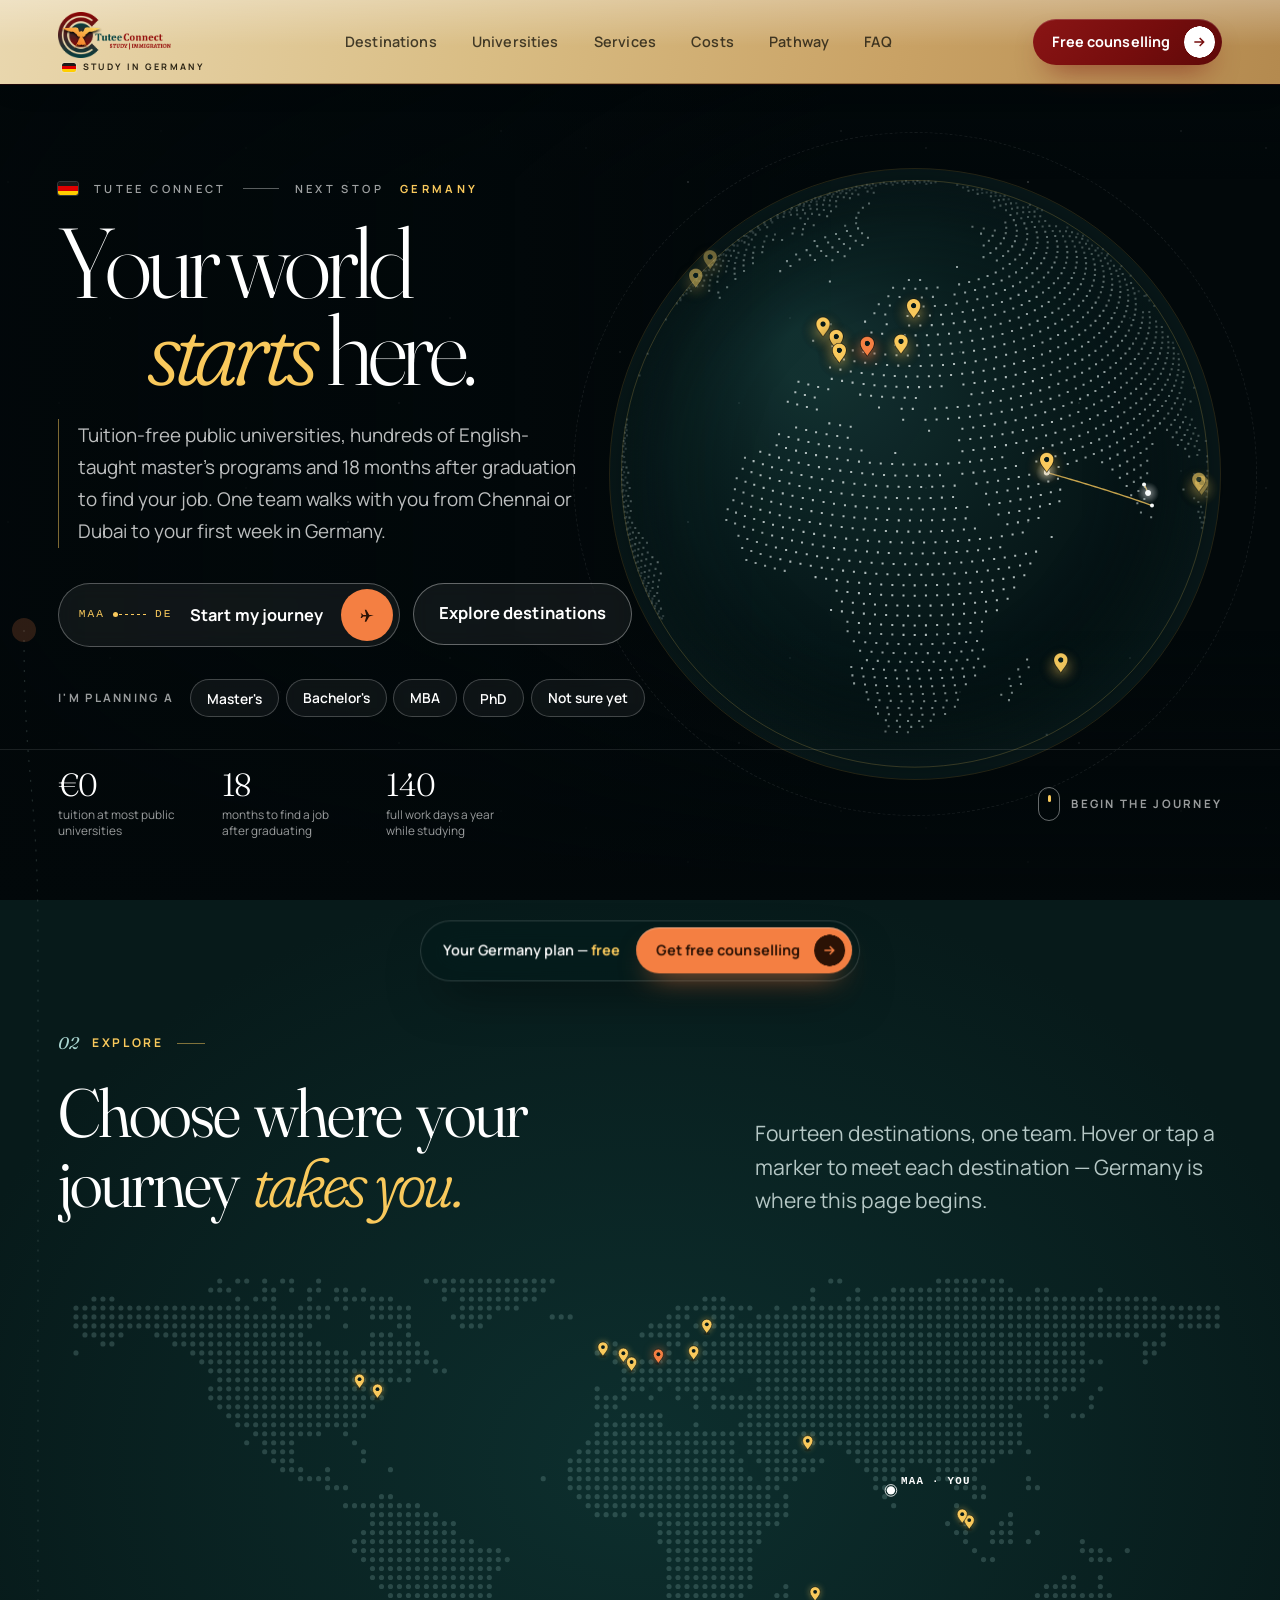
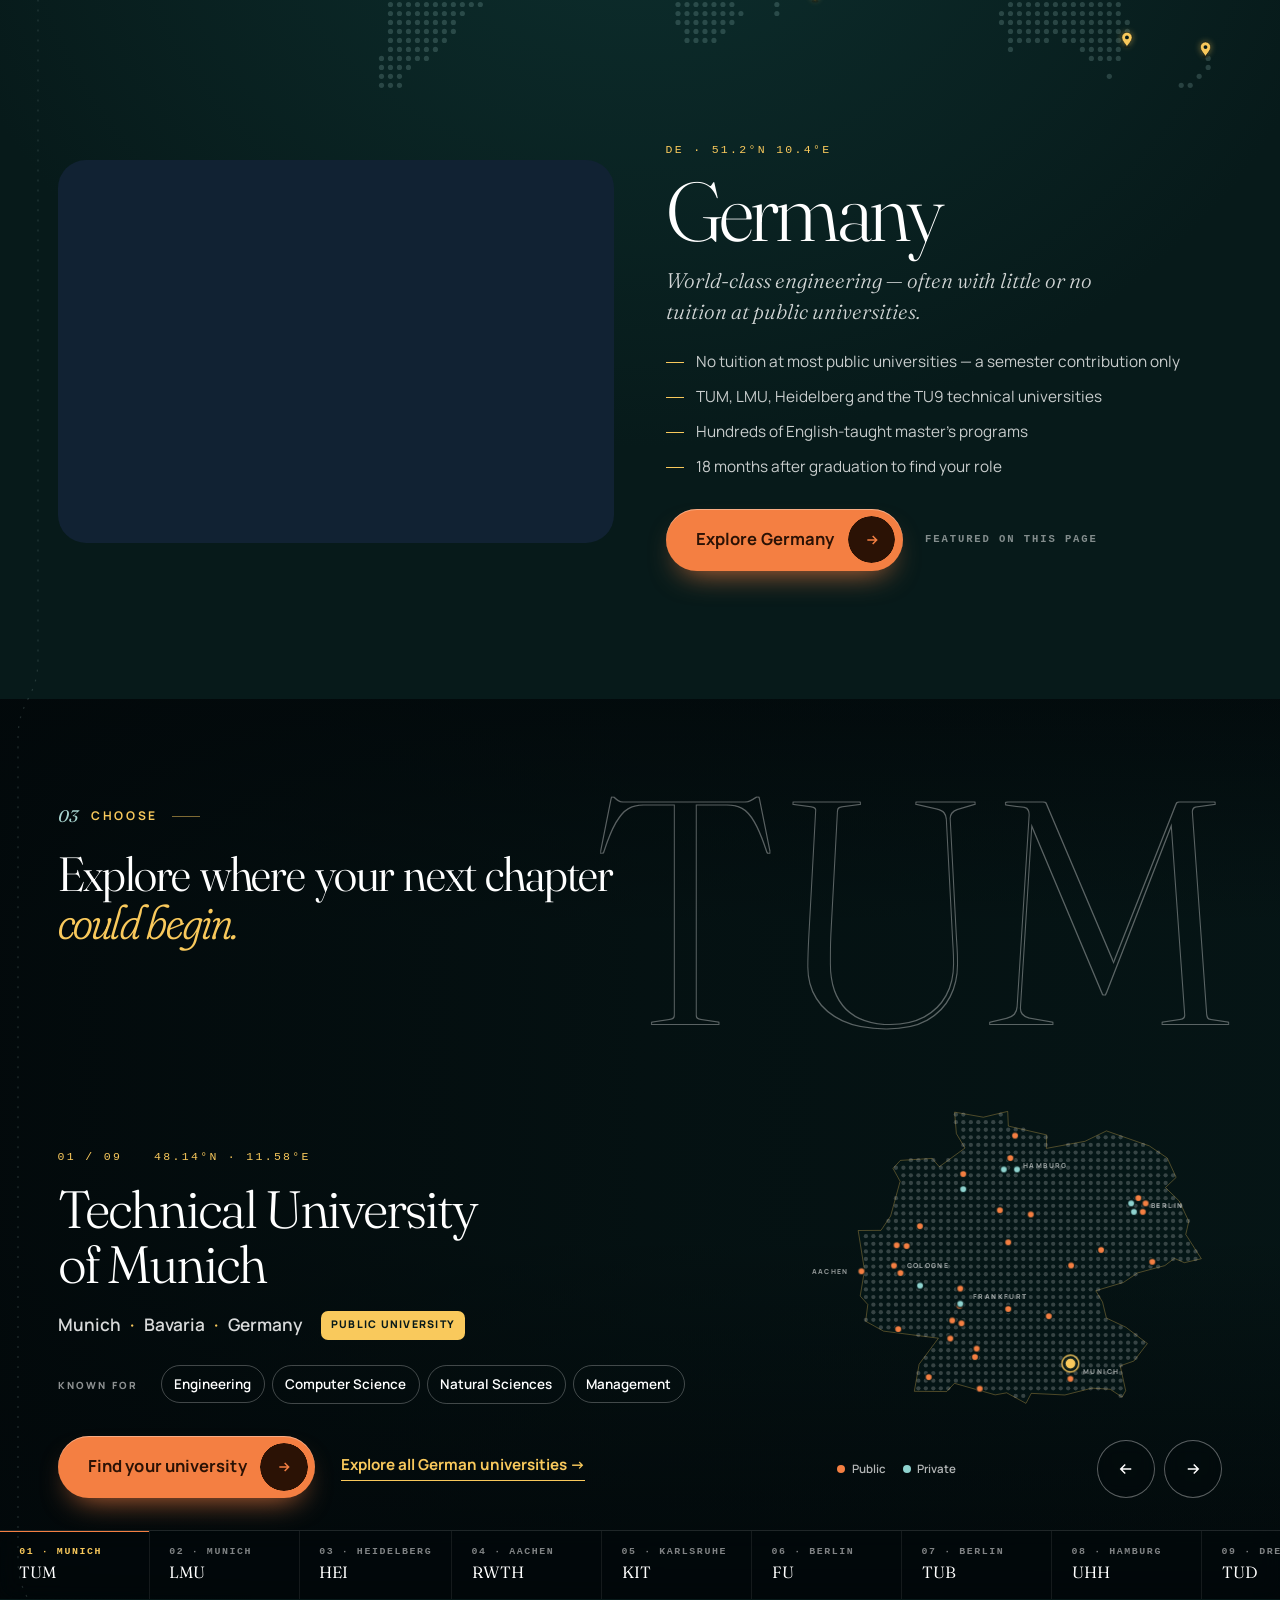
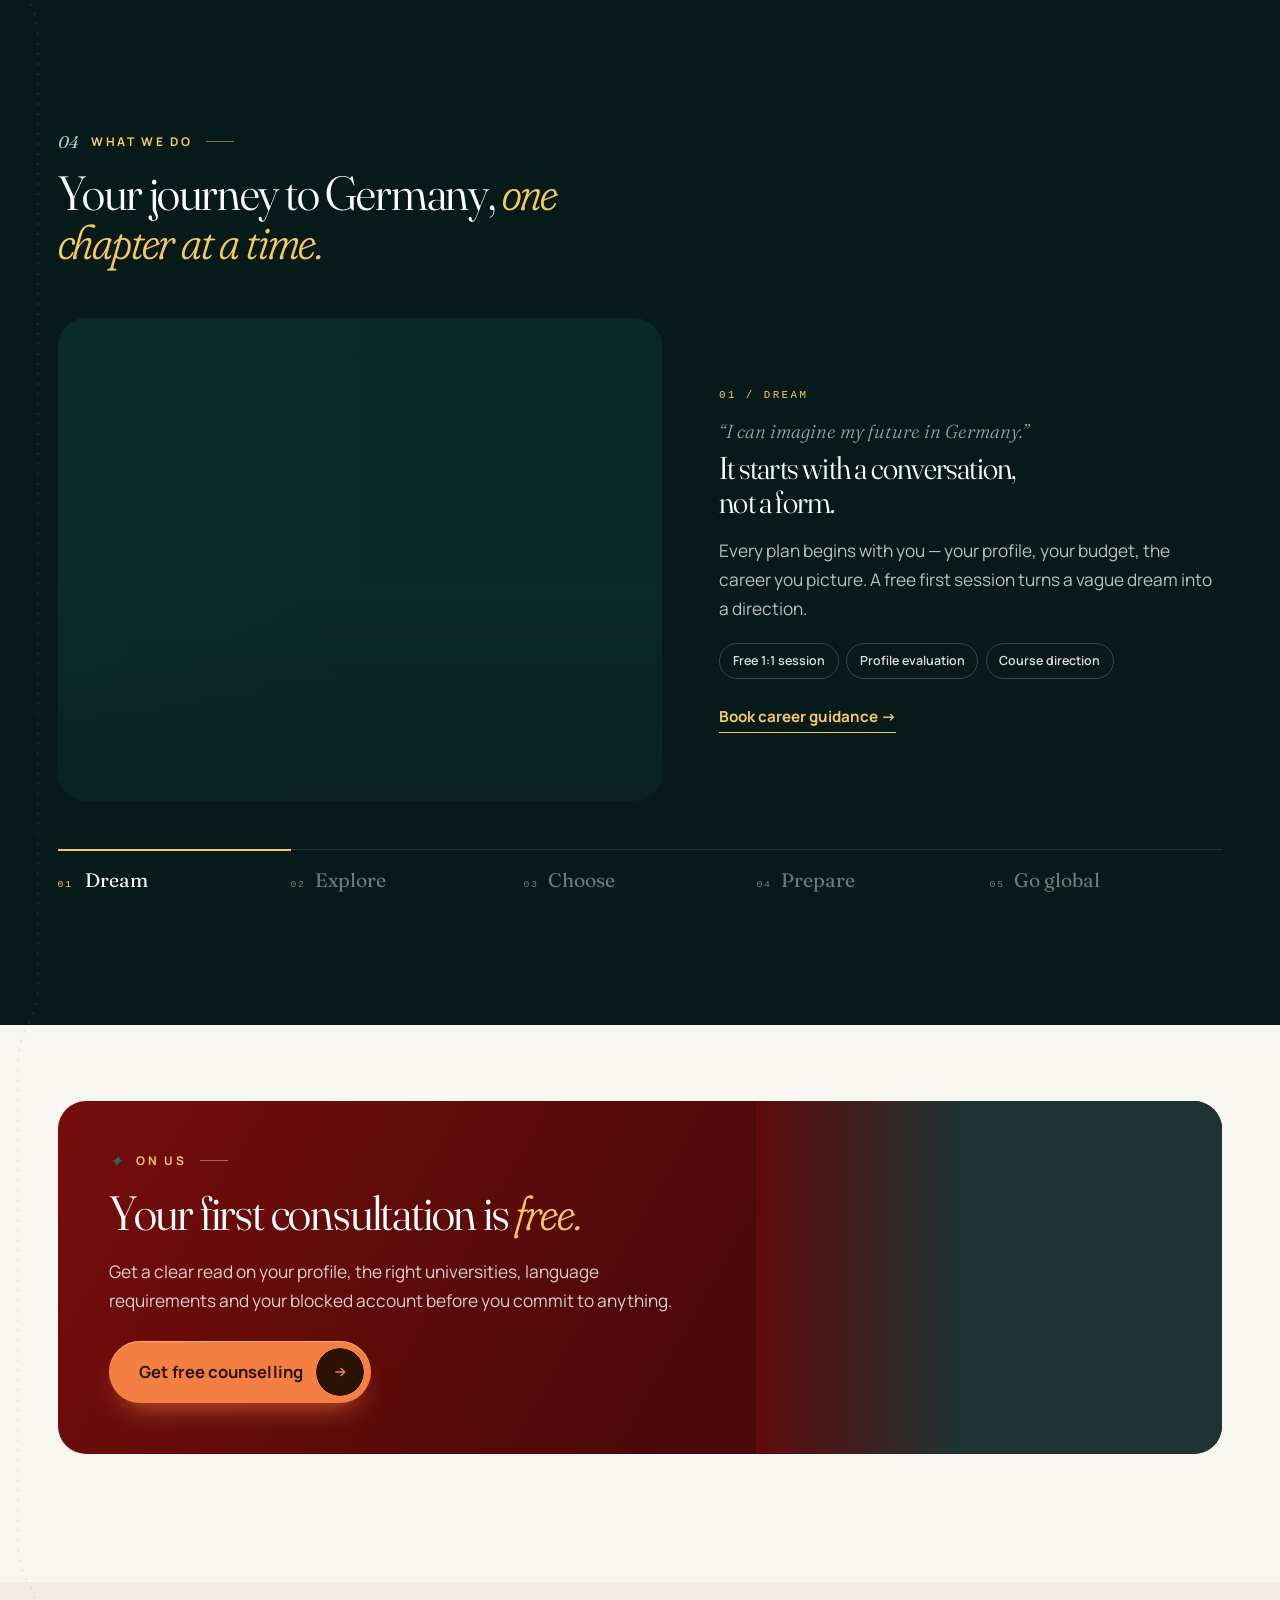
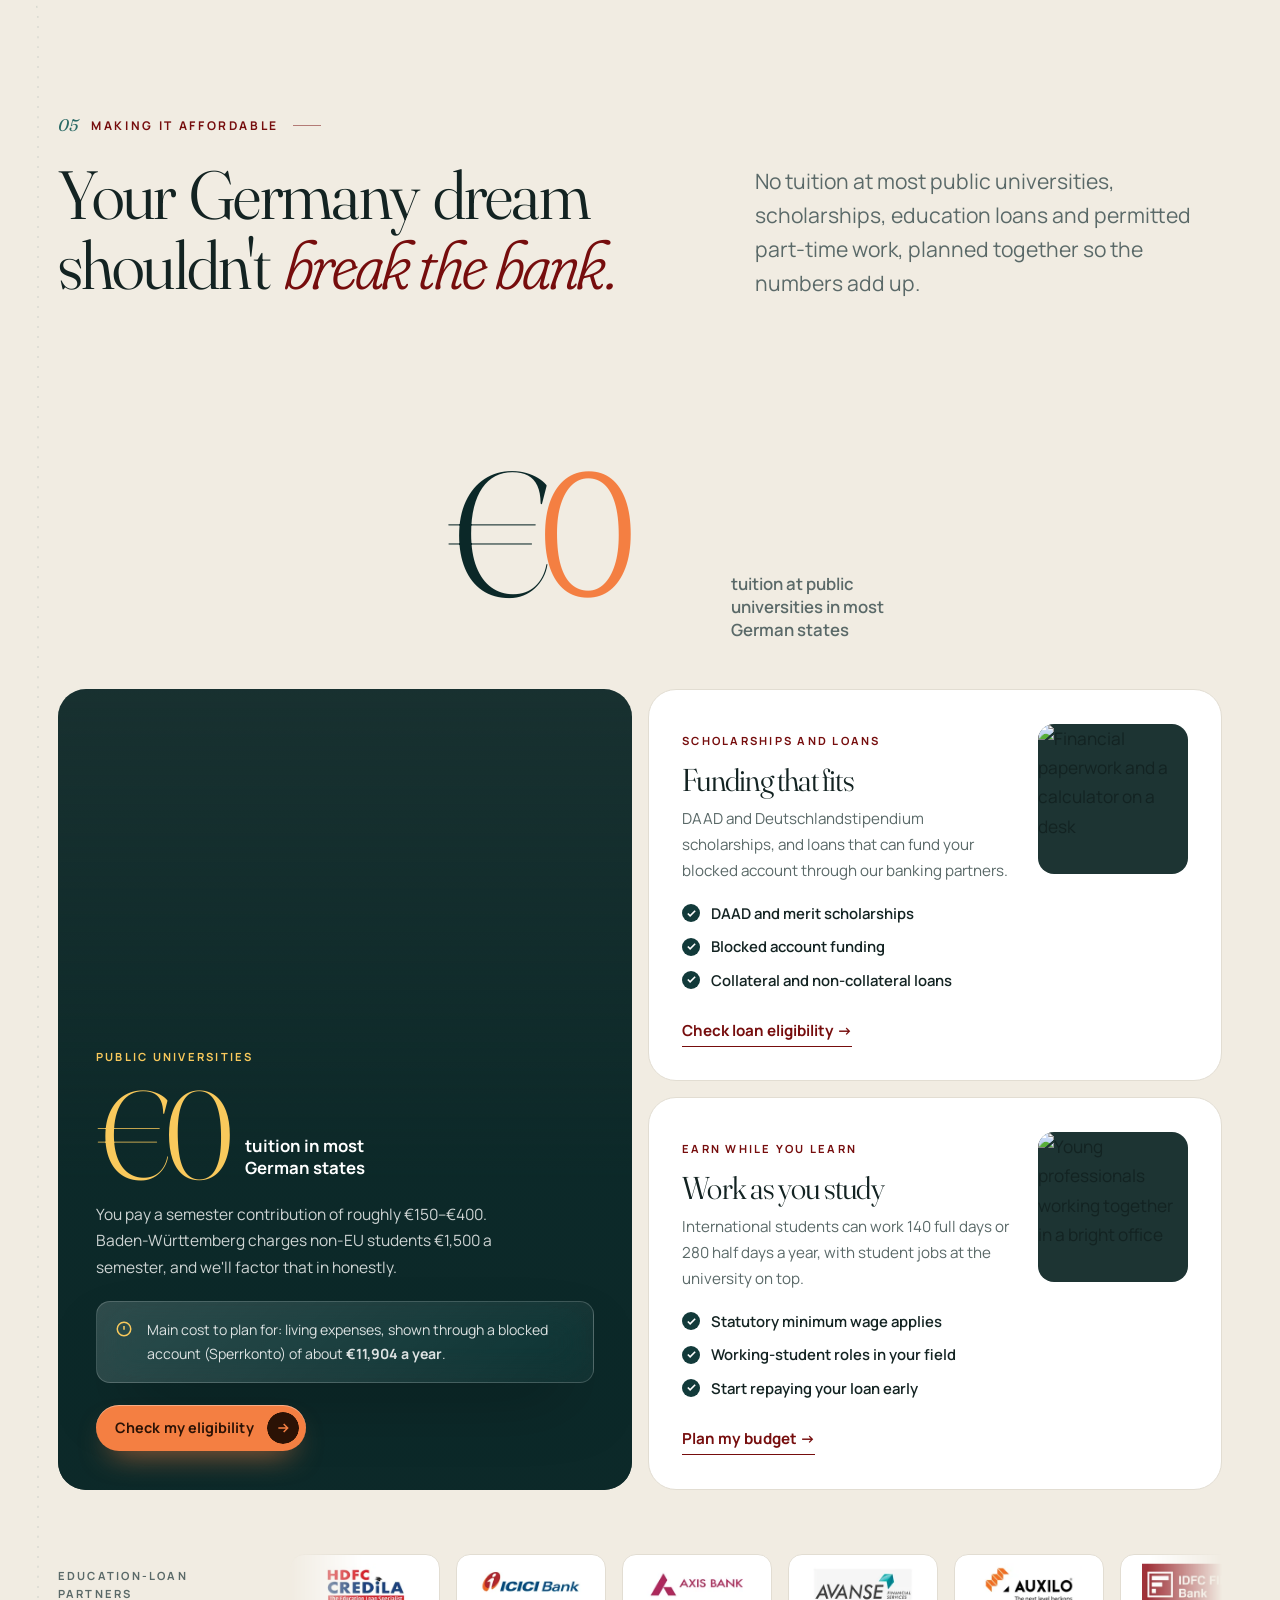
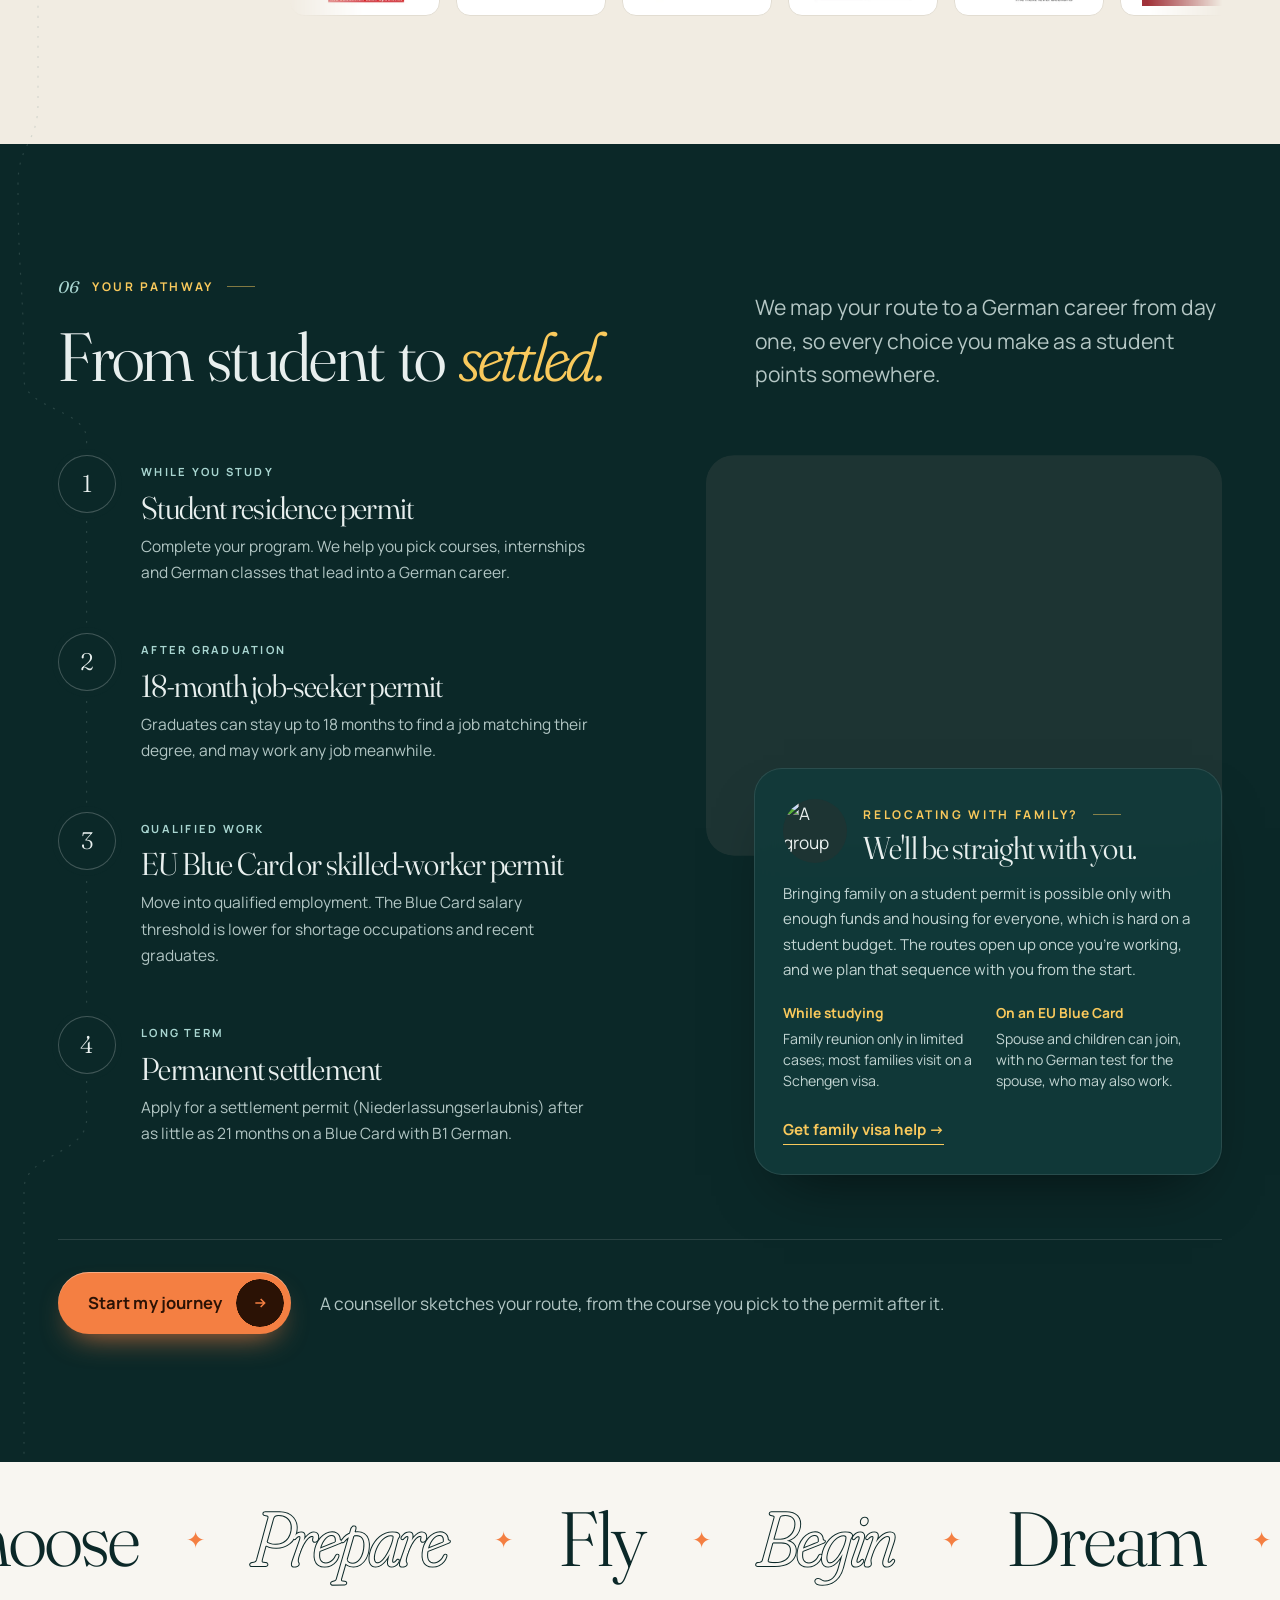
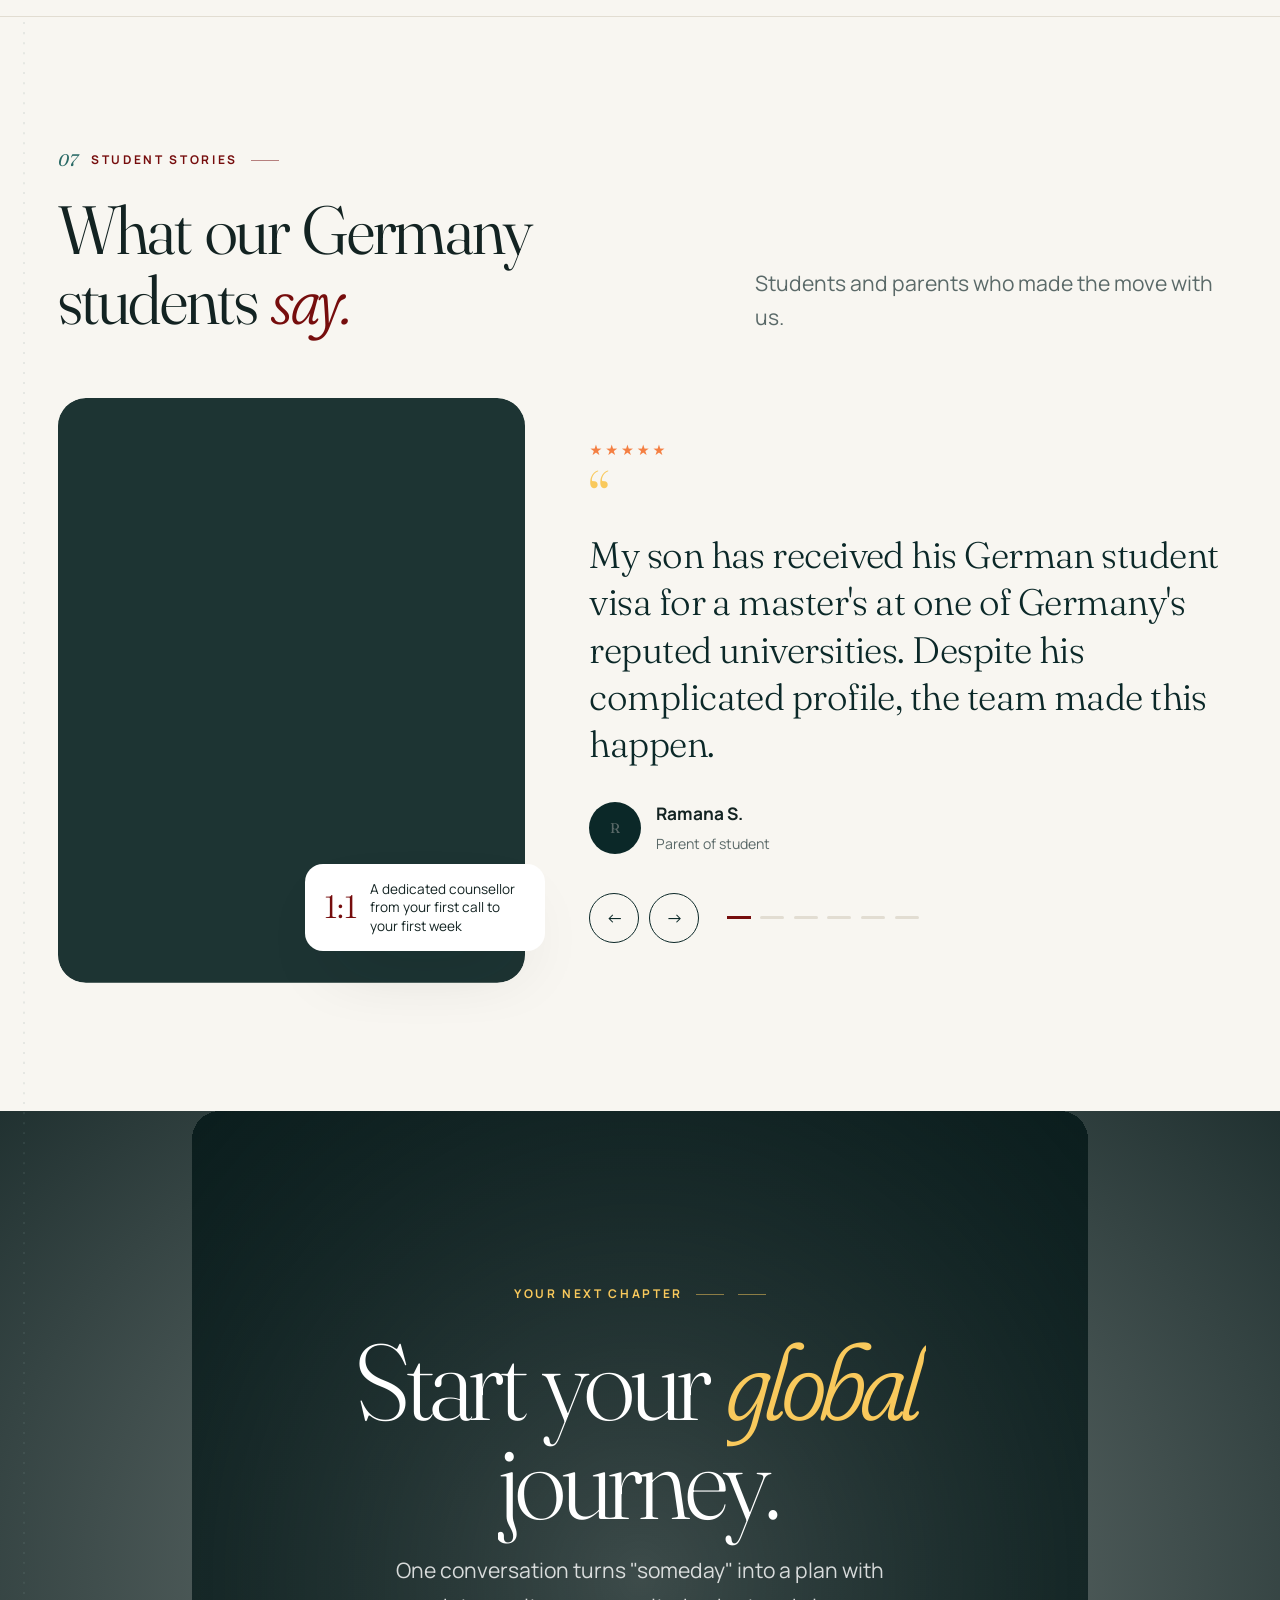
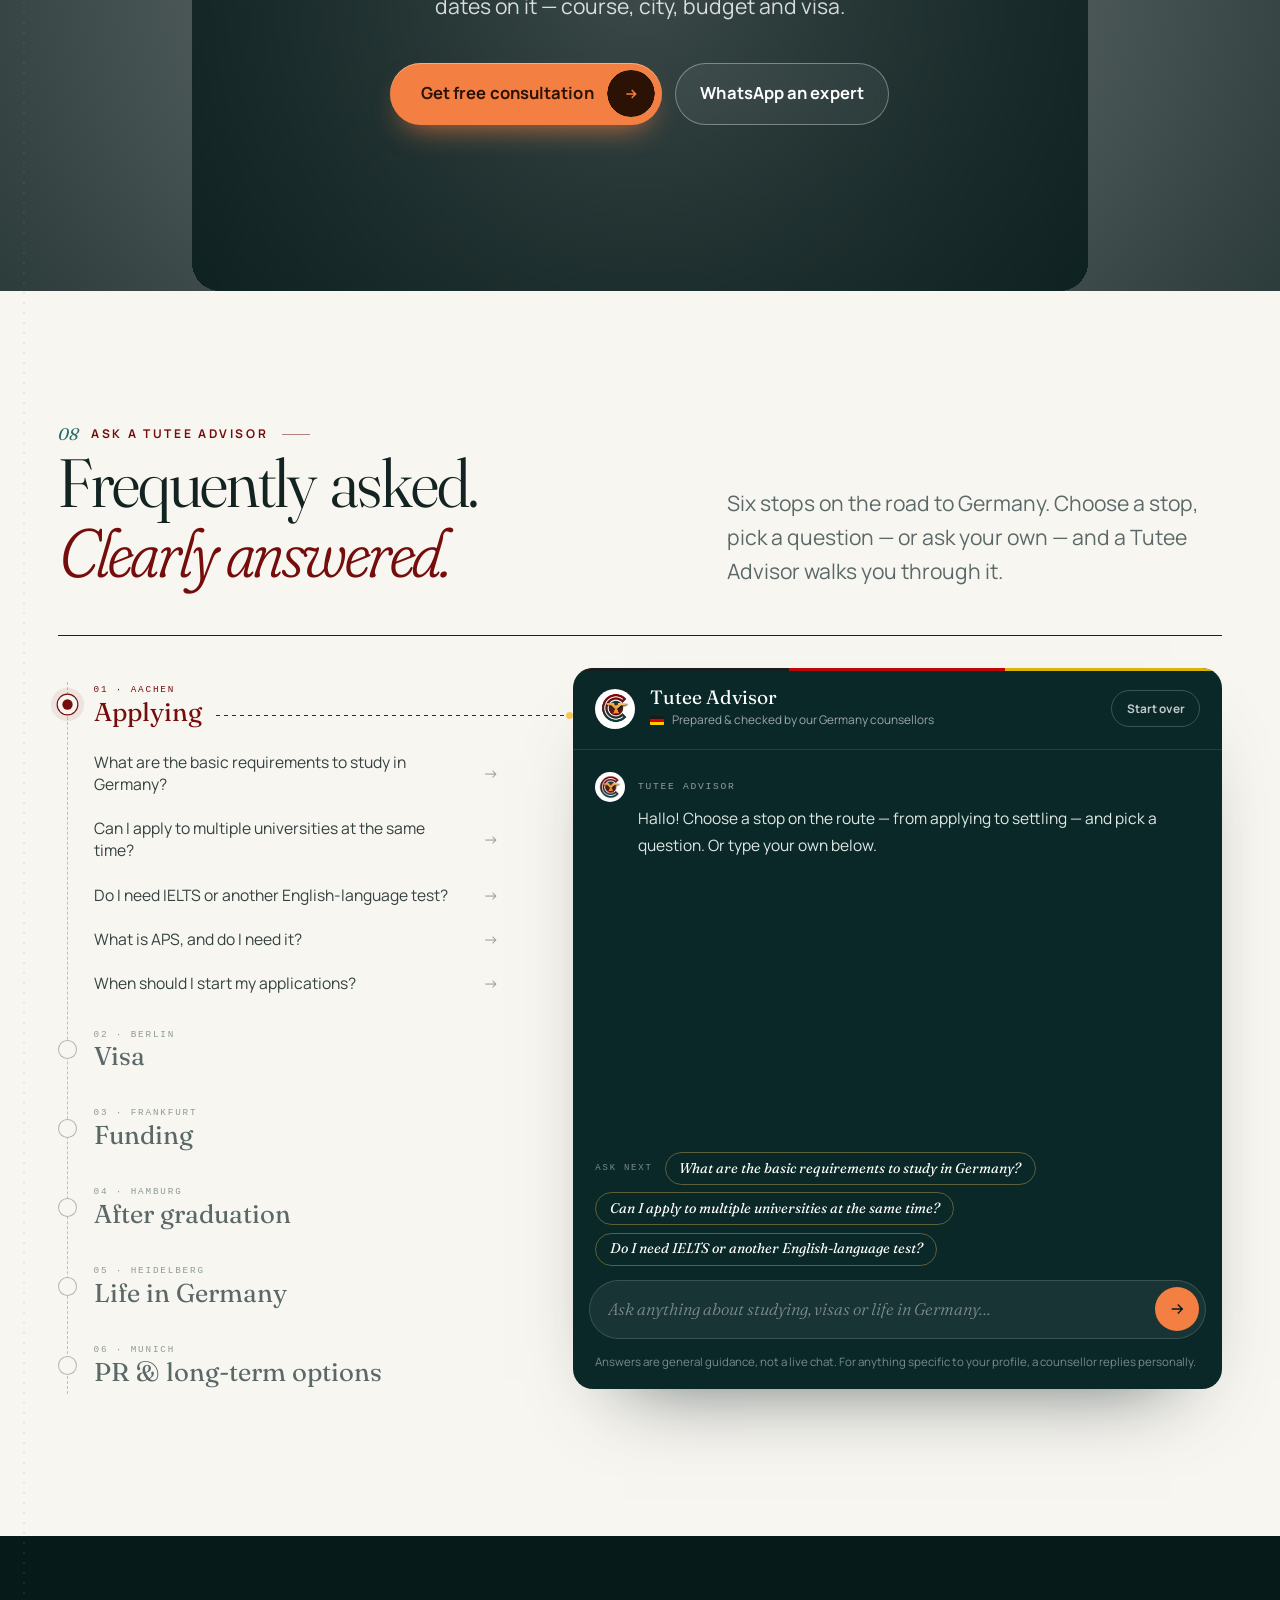
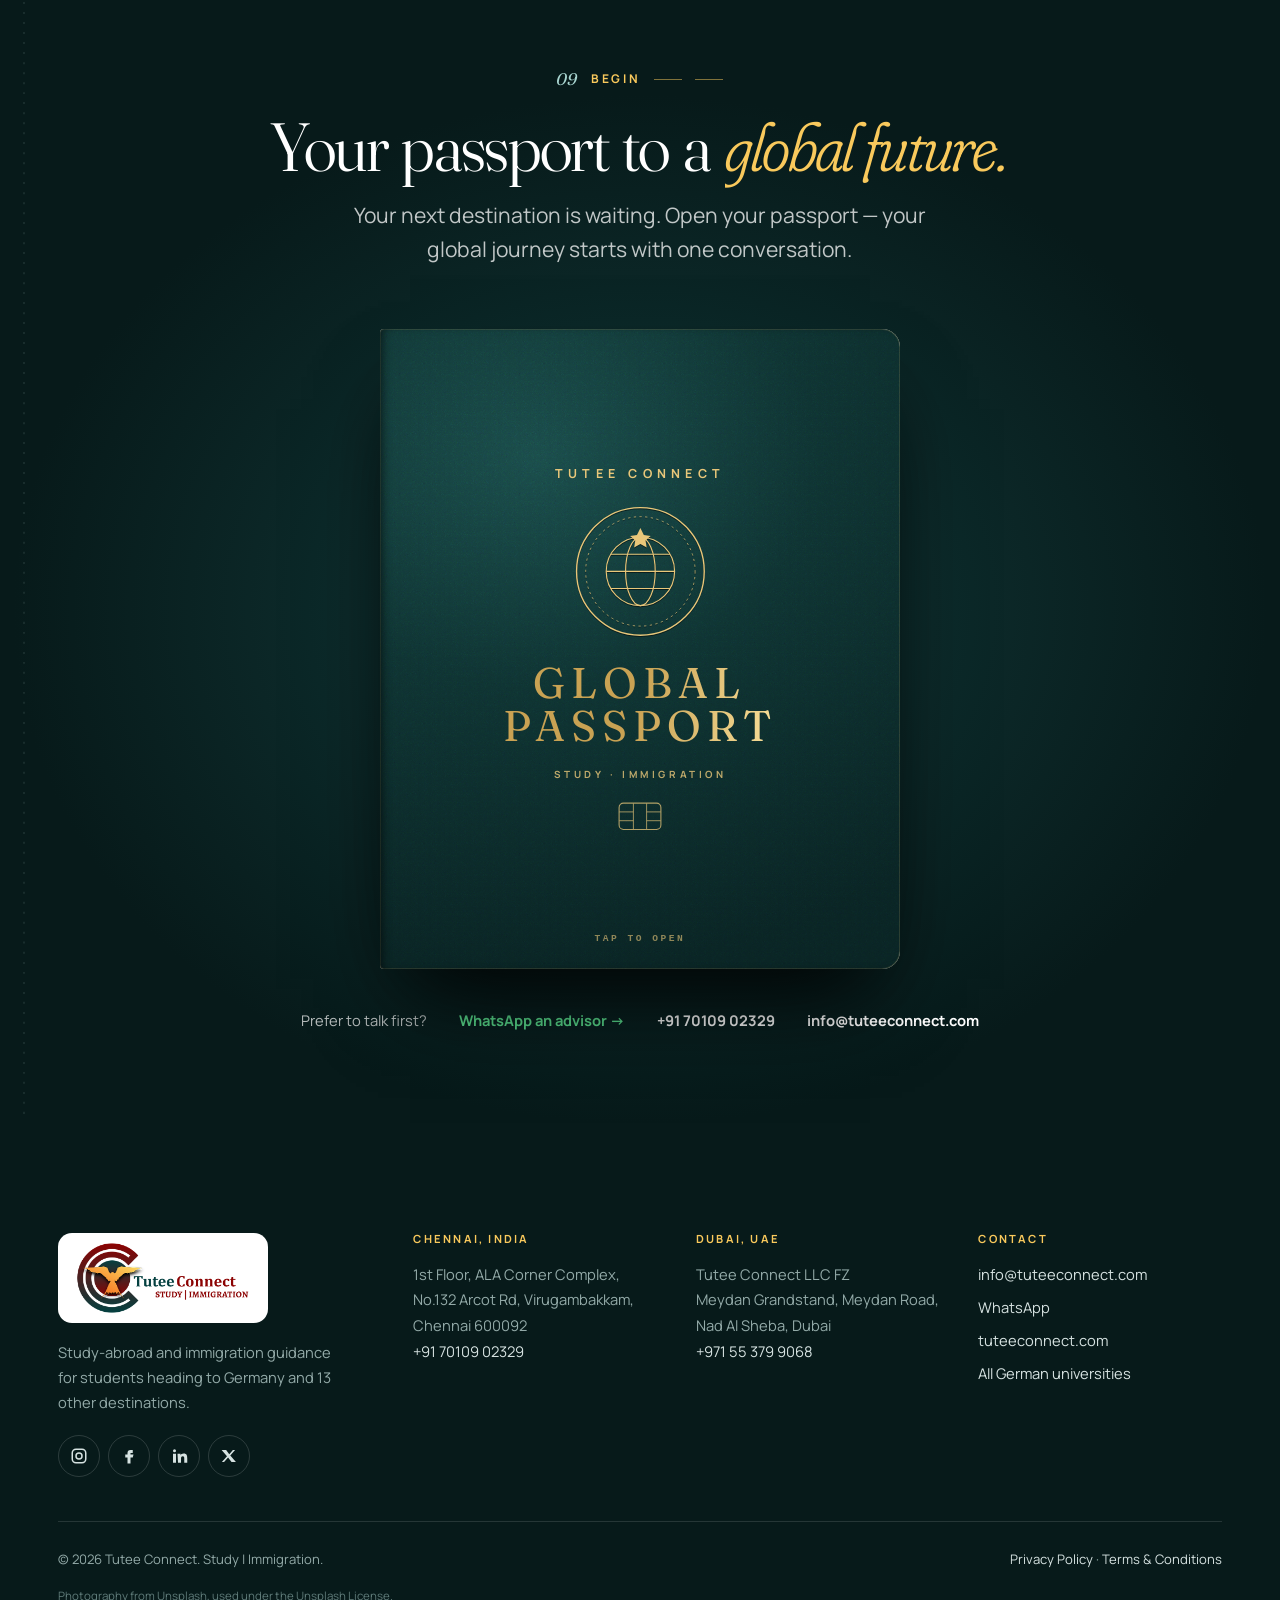
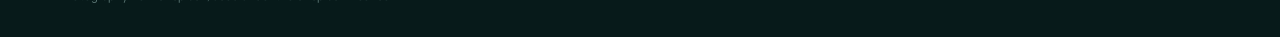
==== commit a4146a03: "UI Updates" ====
--- a/index.html
+++ b/index.html
@@ -26,15 +26,16 @@
 
 <header class="hdr" id="hdr">
   <div class="wrap hdr__in">
-    <a class="brand" href="#top" aria-label="Tutee Connect Germany — top of page">
-      <img src="assets/img/icon.png" alt="" width="44" height="44">
-      <span><b>Tutee Connect</b><small><span class="flag" aria-hidden="true"><i></i><i></i><i></i></span>STUDY IN GERMANY</small></span>
+    <a class="brand" href="#top" aria-label="Tutee Connect — Study in Germany, back to top">
+      <span class="brand__plate"><img src="assets/img/logo-master.png" alt="Tutee Connect — Study | Immigration" width="295" height="120"></span>
+      <small><span class="flag" aria-hidden="true"><i></i><i></i><i></i></span>STUDY IN GERMANY</small>
     </a>
-    <nav aria-label="Primary">
+    <nav aria-label="Primary" id="hdr-nav">
       <a href="#explore">Destinations</a><a href="#choose">Universities</a><a href="#services">Services</a>
       <a href="#afford">Costs</a><a href="#pathway">Pathway</a><a href="#faq">FAQ</a>
     </nav>
-    <a class="btn btn--sm mag" href="#begin">Free counselling <span class="ar" aria-hidden="true"><svg width="16" height="16" viewBox="0 0 24 24" fill="none" stroke="currentColor" stroke-width="2.2"><path d="M5 12h14M13 6l6 6-6 6"/></svg><svg width="16" height="16" viewBox="0 0 24 24" fill="none" stroke="currentColor" stroke-width="2.2"><path d="M5 12h14M13 6l6 6-6 6"/></svg></span></a>
+    <a class="btn btn--sm mag hdr__cta" href="#begin">Free counselling <span class="ar" aria-hidden="true"><svg width="16" height="16" viewBox="0 0 24 24" fill="none" stroke="currentColor" stroke-width="2.2"><path d="M5 12h14M13 6l6 6-6 6"/></svg></span></a>
+    <button type="button" class="hdr__menu" id="hdr-menu" aria-expanded="false" aria-controls="hdr-nav" aria-label="Open menu"><i></i><i></i></button>
   </div>
 </header>
 
@@ -42,11 +43,15 @@
 
 <!-- 01 DREAM — hero: interactive globe -->
 <section class="hero4" id="hero" aria-labelledby="h1" data-stage="Dream">
-  <div class="h4__sky" aria-hidden="true" data-depth="0.15"><img src="https://images.unsplash.com/photo-1451187580459-43490279c0fa?auto=format&fit=crop&w=1600&q=80" srcset="https://images.unsplash.com/photo-1451187580459-43490279c0fa?auto=format&fit=crop&w=480&q=80 480w, https://images.unsplash.com/photo-1451187580459-43490279c0fa?auto=format&fit=crop&w=800&q=80 800w, https://images.unsplash.com/photo-1451187580459-43490279c0fa?auto=format&fit=crop&w=1200&q=80 1200w, https://images.unsplash.com/photo-1451187580459-43490279c0fa?auto=format&fit=crop&w=1600&q=80 1600w, https://images.unsplash.com/photo-1451187580459-43490279c0fa?auto=format&fit=crop&w=2200&q=80 2200w" sizes="100vw" alt="Earth at night seen from space" decoding="async" fetchpriority="high"></div>
+  <div class="h4__sky" aria-hidden="true" data-depth="0.15"><img src="https://images.unsplash.com/photo-1451187580459-43490279c0fa?auto=format&fit=crop&q=85&w=2560" srcset="https://images.unsplash.com/photo-1451187580459-43490279c0fa?auto=format&fit=crop&q=85&w=1280 1280w, https://images.unsplash.com/photo-1451187580459-43490279c0fa?auto=format&fit=crop&q=85&w=1920 1920w, https://images.unsplash.com/photo-1451187580459-43490279c0fa?auto=format&fit=crop&q=85&w=2560 2560w, https://images.unsplash.com/photo-1451187580459-43490279c0fa?auto=format&fit=crop&q=85&w=3200 3200w, https://images.unsplash.com/photo-1451187580459-43490279c0fa?auto=format&fit=crop&q=85&w=3840 3840w, https://images.unsplash.com/photo-1451187580459-43490279c0fa?auto=format&fit=crop&q=85&w=4256 4256w" sizes="112vw" alt="Earth at night seen from space" fetchpriority="high" decoding="async" width="4256" height="2832"></div>
   <div class="h4__stars" aria-hidden="true" data-depth="0.3"></div>
   <div class="h4__globe" id="h4-globe" data-depth="0.6">
     <canvas id="globe"></canvas>
-    <div class="h4__peek" id="h4-peek" aria-hidden="true"><div class="peek__img" id="peek-img"></div><div class="peek__t"><span class="mono" id="peek-code">DE</span><b id="peek-name">Germany</b><small id="peek-ll"></small></div></div>
+    <div class="dcard" id="dcard" role="dialog" aria-live="polite" aria-label="Destination preview">
+      <div class="dcard__img"><img id="dc-img" alt="" decoding="async"><img id="dc-img2" alt="" decoding="async"></div>
+      <div class="dcard__b"><span class="dcard__ll mono" id="dc-ll"></span><b class="dcard__name" id="dc-name"></b><p class="dcard__tag" id="dc-tag"></p>
+        <a class="dcard__go" href="#explore" id="dc-go">Explore <span id="dc-go-n"></span> →</a></div>
+    </div>
     <div class="h4__ring"></div>
   </div>
   <div class="h4__tags" aria-hidden="true" data-depth="1">
@@ -93,16 +98,14 @@
     <div class="head">
       <div><span class="kicker rv"><span class="n">02</span>Explore</span>
         <h2 id="wm-t" class="split">Choose where your journey <em>takes you.</em></h2></div>
-      <p class="lead rv r1">Fourteen destinations, one team. Tap a marker to draw your route from Chennai — Germany is where this page begins.</p>
+      <p class="lead rv r1">Fourteen destinations, one team. Hover or tap a marker to meet each destination — Germany is where this page begins.</p>
     </div>
   </div>
   <div class="wm__stage">
     <svg class="wm__svg" id="wm" viewBox="0 0 1400 496" role="group" aria-label="World map of Tutee Connect destinations">
       <g class="dots"><circle cx="194.4" cy="0.0" r="3.1"/><circle cx="216.0" cy="0.0" r="3.1"/><circle cx="226.8" cy="0.0" r="3.1"/><circle cx="248.4" cy="0.0" r="3.1"/><circle cx="270.0" cy="0.0" r="3.1"/><circle cx="280.8" cy="0.0" r="3.1"/><circle cx="313.2" cy="0.0" r="3.1"/><circle cx="442.8" cy="0.0" r="3.1"/><circle cx="453.6" cy="0.0" r="3.1"/><circle cx="464.4" cy="0.0" r="3.1"/><circle cx="475.2" cy="0.0" r="3.1"/><circle cx="486.0" cy="0.0" r="3.1"/><circle cx="496.8" cy="0.0" r="3.1"/><circle cx="507.6" cy="0.0" r="3.1"/><circle cx="518.4" cy="0.0" r="3.1"/><circle cx="529.2" cy="0.0" r="3.1"/><circle cx="540.0" cy="0.0" r="3.1"/><circle cx="550.8" cy="0.0" r="3.1"/><circle cx="561.6" cy="0.0" r="3.1"/><circle cx="572.4" cy="0.0" r="3.1"/><circle cx="583.2" cy="0.0" r="3.1"/><circle cx="594.0" cy="0.0" r="3.1"/><circle cx="928.8" cy="0.0" r="3.1"/><circle cx="939.6" cy="0.0" r="3.1"/><circle cx="1058.4" cy="0.0" r="3.1"/><circle cx="1069.2" cy="0.0" r="3.1"/><circle cx="1080.0" cy="0.0" r="3.1"/><circle cx="1090.8" cy="0.0" r="3.1"/><circle cx="1101.6" cy="0.0" r="3.1"/><circle cx="1112.4" cy="0.0" r="3.1"/><circle cx="1123.2" cy="0.0" r="3.1"/><circle cx="1134.0" cy="0.0" r="3.1"/><circle cx="183.6" cy="10.8" r="3.1"/><circle cx="194.4" cy="10.8" r="3.1"/><circle cx="205.2" cy="10.8" r="3.1"/><circle cx="248.4" cy="10.8" r="3.1"/><circle cx="259.2" cy="10.8" r="3.1"/><circle cx="280.8" cy="10.8" r="3.1"/><circle cx="302.4" cy="10.8" r="3.1"/><circle cx="313.2" cy="10.8" r="3.1"/><circle cx="334.8" cy="10.8" r="3.1"/><circle cx="345.6" cy="10.8" r="3.1"/><circle cx="367.2" cy="10.8" r="3.1"/><circle cx="464.4" cy="10.8" r="3.1"/><circle cx="475.2" cy="10.8" r="3.1"/><circle cx="486.0" cy="10.8" r="3.1"/><circle cx="496.8" cy="10.8" r="3.1"/><circle cx="507.6" cy="10.8" r="3.1"/><circle cx="518.4" cy="10.8" r="3.1"/><circle cx="529.2" cy="10.8" r="3.1"/><circle cx="540.0" cy="10.8" r="3.1"/><circle cx="550.8" cy="10.8" r="3.1"/><circle cx="561.6" cy="10.8" r="3.1"/><circle cx="572.4" cy="10.8" r="3.1"/><circle cx="583.2" cy="10.8" r="3.1"/><circle cx="907.2" cy="10.8" r="3.1"/><circle cx="961.2" cy="10.8" r="3.1"/><circle cx="1004.4" cy="10.8" r="3.1"/><circle cx="1015.2" cy="10.8" r="3.1"/><circle cx="1026.0" cy="10.8" r="3.1"/><circle cx="1036.8" cy="10.8" r="3.1"/><circle cx="1047.6" cy="10.8" r="3.1"/><circle cx="1058.4" cy="10.8" r="3.1"/><circle cx="1069.2" cy="10.8" r="3.1"/><circle cx="1080.0" cy="10.8" r="3.1"/><circle cx="1090.8" cy="10.8" r="3.1"/><circle cx="1101.6" cy="10.8" r="3.1"/><circle cx="1123.2" cy="10.8" r="3.1"/><circle cx="1134.0" cy="10.8" r="3.1"/><circle cx="1144.8" cy="10.8" r="3.1"/><circle cx="1177.2" cy="10.8" r="3.1"/><circle cx="1188.0" cy="10.8" r="3.1"/><circle cx="1252.8" cy="10.8" r="3.1"/><circle cx="43.2" cy="21.6" r="3.1"/><circle cx="54.0" cy="21.6" r="3.1"/><circle cx="64.8" cy="21.6" r="3.1"/><circle cx="216.0" cy="21.6" r="3.1"/><circle cx="237.6" cy="21.6" r="3.1"/><circle cx="248.4" cy="21.6" r="3.1"/><circle cx="259.2" cy="21.6" r="3.1"/><circle cx="302.4" cy="21.6" r="3.1"/><circle cx="334.8" cy="21.6" r="3.1"/><circle cx="345.6" cy="21.6" r="3.1"/><circle cx="356.4" cy="21.6" r="3.1"/><circle cx="367.2" cy="21.6" r="3.1"/><circle cx="378.0" cy="21.6" r="3.1"/><circle cx="388.8" cy="21.6" r="3.1"/><circle cx="399.6" cy="21.6" r="3.1"/><circle cx="464.4" cy="21.6" r="3.1"/><circle cx="486.0" cy="21.6" r="3.1"/><circle cx="496.8" cy="21.6" r="3.1"/><circle cx="507.6" cy="21.6" r="3.1"/><circle cx="518.4" cy="21.6" r="3.1"/><circle cx="529.2" cy="21.6" r="3.1"/><circle cx="540.0" cy="21.6" r="3.1"/><circle cx="550.8" cy="21.6" r="3.1"/><circle cx="561.6" cy="21.6" r="3.1"/><circle cx="572.4" cy="21.6" r="3.1"/><circle cx="777.6" cy="21.6" r="3.1"/><circle cx="788.4" cy="21.6" r="3.1"/><circle cx="799.2" cy="21.6" r="3.1"/><circle cx="907.2" cy="21.6" r="3.1"/><circle cx="950.4" cy="21.6" r="3.1"/><circle cx="961.2" cy="21.6" r="3.1"/><circle cx="982.8" cy="21.6" r="3.1"/><circle cx="993.6" cy="21.6" r="3.1"/><circle cx="1004.4" cy="21.6" r="3.1"/><circle cx="1015.2" cy="21.6" r="3.1"/><circle cx="1026.0" cy="21.6" r="3.1"/><circle cx="1036.8" cy="21.6" r="3.1"/><circle cx="1047.6" cy="21.6" r="3.1"/><circle cx="1058.4" cy="21.6" r="3.1"/><circle cx="1069.2" cy="21.6" r="3.1"/><circle cx="1080.0" cy="21.6" r="3.1"/><circle cx="1090.8" cy="21.6" r="3.1"/><circle cx="1101.6" cy="21.6" r="3.1"/><circle cx="1112.4" cy="21.6" r="3.1"/><circle cx="1123.2" cy="21.6" r="3.1"/><circle cx="1134.0" cy="21.6" r="3.1"/><circle cx="1144.8" cy="21.6" r="3.1"/><circle cx="1155.6" cy="21.6" r="3.1"/><circle cx="1166.4" cy="21.6" r="3.1"/><circle cx="1177.2" cy="21.6" r="3.1"/><circle cx="1188.0" cy="21.6" r="3.1"/><circle cx="1198.8" cy="21.6" r="3.1"/><circle cx="1209.6" cy="21.6" r="3.1"/><circle cx="1220.4" cy="21.6" r="3.1"/><circle cx="1231.2" cy="21.6" r="3.1"/><circle cx="1242.0" cy="21.6" r="3.1"/><circle cx="1252.8" cy="21.6" r="3.1"/><circle cx="1263.6" cy="21.6" r="3.1"/><circle cx="1274.4" cy="21.6" r="3.1"/><circle cx="1285.2" cy="21.6" r="3.1"/><circle cx="1296.0" cy="21.6" r="3.1"/><circle cx="1306.8" cy="21.6" r="3.1"/><circle cx="1317.6" cy="21.6" r="3.1"/><circle cx="21.6" cy="32.4" r="3.1"/><circle cx="32.4" cy="32.4" r="3.1"/><circle cx="43.2" cy="32.4" r="3.1"/><circle cx="54.0" cy="32.4" r="3.1"/><circle cx="64.8" cy="32.4" r="3.1"/><circle cx="75.6" cy="32.4" r="3.1"/><circle cx="86.4" cy="32.4" r="3.1"/><circle cx="97.2" cy="32.4" r="3.1"/><circle cx="108.0" cy="32.4" r="3.1"/><circle cx="118.8" cy="32.4" r="3.1"/><circle cx="129.6" cy="32.4" r="3.1"/><circle cx="140.4" cy="32.4" r="3.1"/><circle cx="151.2" cy="32.4" r="3.1"/><circle cx="162.0" cy="32.4" r="3.1"/><circle cx="172.8" cy="32.4" r="3.1"/><circle cx="183.6" cy="32.4" r="3.1"/><circle cx="194.4" cy="32.4" r="3.1"/><circle cx="205.2" cy="32.4" r="3.1"/><circle cx="216.0" cy="32.4" r="3.1"/><circle cx="226.8" cy="32.4" r="3.1"/><circle cx="259.2" cy="32.4" r="3.1"/><circle cx="291.6" cy="32.4" r="3.1"/><circle cx="302.4" cy="32.4" r="3.1"/><circle cx="313.2" cy="32.4" r="3.1"/><circle cx="324.0" cy="32.4" r="3.1"/><circle cx="345.6" cy="32.4" r="3.1"/><circle cx="378.0" cy="32.4" r="3.1"/><circle cx="388.8" cy="32.4" r="3.1"/><circle cx="399.6" cy="32.4" r="3.1"/><circle cx="410.4" cy="32.4" r="3.1"/><circle cx="421.2" cy="32.4" r="3.1"/><circle cx="486.0" cy="32.4" r="3.1"/><circle cx="496.8" cy="32.4" r="3.1"/><circle cx="507.6" cy="32.4" r="3.1"/><circle cx="518.4" cy="32.4" r="3.1"/><circle cx="529.2" cy="32.4" r="3.1"/><circle cx="540.0" cy="32.4" r="3.1"/><circle cx="550.8" cy="32.4" r="3.1"/><circle cx="745.2" cy="32.4" r="3.1"/><circle cx="756.0" cy="32.4" r="3.1"/><circle cx="766.8" cy="32.4" r="3.1"/><circle cx="777.6" cy="32.4" r="3.1"/><circle cx="788.4" cy="32.4" r="3.1"/><circle cx="799.2" cy="32.4" r="3.1"/><circle cx="810.0" cy="32.4" r="3.1"/><circle cx="820.8" cy="32.4" r="3.1"/><circle cx="831.6" cy="32.4" r="3.1"/><circle cx="864.0" cy="32.4" r="3.1"/><circle cx="885.6" cy="32.4" r="3.1"/><circle cx="896.4" cy="32.4" r="3.1"/><circle cx="907.2" cy="32.4" r="3.1"/><circle cx="918.0" cy="32.4" r="3.1"/><circle cx="928.8" cy="32.4" r="3.1"/><circle cx="939.6" cy="32.4" r="3.1"/><circle cx="950.4" cy="32.4" r="3.1"/><circle cx="961.2" cy="32.4" r="3.1"/><circle cx="972.0" cy="32.4" r="3.1"/><circle cx="982.8" cy="32.4" r="3.1"/><circle cx="993.6" cy="32.4" r="3.1"/><circle cx="1004.4" cy="32.4" r="3.1"/><circle cx="1015.2" cy="32.4" r="3.1"/><circle cx="1026.0" cy="32.4" r="3.1"/><circle cx="1036.8" cy="32.4" r="3.1"/><circle cx="1047.6" cy="32.4" r="3.1"/><circle cx="1058.4" cy="32.4" r="3.1"/><circle cx="1069.2" cy="32.4" r="3.1"/><circle cx="1080.0" cy="32.4" r="3.1"/><circle cx="1090.8" cy="32.4" r="3.1"/><circle cx="1101.6" cy="32.4" r="3.1"/><circle cx="1112.4" cy="32.4" r="3.1"/><circle cx="1123.2" cy="32.4" r="3.1"/><circle cx="1134.0" cy="32.4" r="3.1"/><circle cx="1144.8" cy="32.4" r="3.1"/><circle cx="1155.6" cy="32.4" r="3.1"/><circle cx="1166.4" cy="32.4" r="3.1"/><circle cx="1177.2" cy="32.4" r="3.1"/><circle cx="1188.0" cy="32.4" r="3.1"/><circle cx="1198.8" cy="32.4" r="3.1"/><circle cx="1209.6" cy="32.4" r="3.1"/><circle cx="1220.4" cy="32.4" r="3.1"/><circle cx="1231.2" cy="32.4" r="3.1"/><circle cx="1242.0" cy="32.4" r="3.1"/><circle cx="1252.8" cy="32.4" r="3.1"/><circle cx="1263.6" cy="32.4" r="3.1"/><circle cx="1274.4" cy="32.4" r="3.1"/><circle cx="1285.2" cy="32.4" r="3.1"/><circle cx="1296.0" cy="32.4" r="3.1"/><circle cx="1306.8" cy="32.4" r="3.1"/><circle cx="1317.6" cy="32.4" r="3.1"/><circle cx="1328.4" cy="32.4" r="3.1"/><circle cx="1339.2" cy="32.4" r="3.1"/><circle cx="1350.0" cy="32.4" r="3.1"/><circle cx="1360.8" cy="32.4" r="3.1"/><circle cx="1371.6" cy="32.4" r="3.1"/><circle cx="1382.4" cy="32.4" r="3.1"/><circle cx="1393.2" cy="32.4" r="3.1"/><circle cx="21.6" cy="43.2" r="3.1"/><circle cx="32.4" cy="43.2" r="3.1"/><circle cx="43.2" cy="43.2" r="3.1"/><circle cx="54.0" cy="43.2" r="3.1"/><circle cx="64.8" cy="43.2" r="3.1"/><circle cx="75.6" cy="43.2" r="3.1"/><circle cx="86.4" cy="43.2" r="3.1"/><circle cx="97.2" cy="43.2" r="3.1"/><circle cx="108.0" cy="43.2" r="3.1"/><circle cx="118.8" cy="43.2" r="3.1"/><circle cx="129.6" cy="43.2" r="3.1"/><circle cx="140.4" cy="43.2" r="3.1"/><circle cx="151.2" cy="43.2" r="3.1"/><circle cx="162.0" cy="43.2" r="3.1"/><circle cx="172.8" cy="43.2" r="3.1"/><circle cx="183.6" cy="43.2" r="3.1"/><circle cx="194.4" cy="43.2" r="3.1"/><circle cx="205.2" cy="43.2" r="3.1"/><circle cx="216.0" cy="43.2" r="3.1"/><circle cx="226.8" cy="43.2" r="3.1"/><circle cx="237.6" cy="43.2" r="3.1"/><circle cx="248.4" cy="43.2" r="3.1"/><circle cx="259.2" cy="43.2" r="3.1"/><circle cx="270.0" cy="43.2" r="3.1"/><circle cx="280.8" cy="43.2" r="3.1"/><circle cx="291.6" cy="43.2" r="3.1"/><circle cx="302.4" cy="43.2" r="3.1"/><circle cx="313.2" cy="43.2" r="3.1"/><circle cx="324.0" cy="43.2" r="3.1"/><circle cx="378.0" cy="43.2" r="3.1"/><circle cx="388.8" cy="43.2" r="3.1"/><circle cx="399.6" cy="43.2" r="3.1"/><circle cx="410.4" cy="43.2" r="3.1"/><circle cx="421.2" cy="43.2" r="3.1"/><circle cx="475.2" cy="43.2" r="3.1"/><circle cx="486.0" cy="43.2" r="3.1"/><circle cx="496.8" cy="43.2" r="3.1"/><circle cx="507.6" cy="43.2" r="3.1"/><circle cx="518.4" cy="43.2" r="3.1"/><circle cx="594.0" cy="43.2" r="3.1"/><circle cx="604.8" cy="43.2" r="3.1"/><circle cx="615.6" cy="43.2" r="3.1"/><circle cx="734.4" cy="43.2" r="3.1"/><circle cx="745.2" cy="43.2" r="3.1"/><circle cx="756.0" cy="43.2" r="3.1"/><circle cx="788.4" cy="43.2" r="3.1"/><circle cx="799.2" cy="43.2" r="3.1"/><circle cx="810.0" cy="43.2" r="3.1"/><circle cx="842.4" cy="43.2" r="3.1"/><circle cx="853.2" cy="43.2" r="3.1"/><circle cx="864.0" cy="43.2" r="3.1"/><circle cx="874.8" cy="43.2" r="3.1"/><circle cx="885.6" cy="43.2" r="3.1"/><circle cx="896.4" cy="43.2" r="3.1"/><circle cx="907.2" cy="43.2" r="3.1"/><circle cx="918.0" cy="43.2" r="3.1"/><circle cx="928.8" cy="43.2" r="3.1"/><circle cx="939.6" cy="43.2" r="3.1"/><circle cx="950.4" cy="43.2" r="3.1"/><circle cx="961.2" cy="43.2" r="3.1"/><circle cx="972.0" cy="43.2" r="3.1"/><circle cx="982.8" cy="43.2" r="3.1"/><circle cx="993.6" cy="43.2" r="3.1"/><circle cx="1004.4" cy="43.2" r="3.1"/><circle cx="1015.2" cy="43.2" r="3.1"/><circle cx="1026.0" cy="43.2" r="3.1"/><circle cx="1036.8" cy="43.2" r="3.1"/><circle cx="1047.6" cy="43.2" r="3.1"/><circle cx="1058.4" cy="43.2" r="3.1"/><circle cx="1069.2" cy="43.2" r="3.1"/><circle cx="1080.0" cy="43.2" r="3.1"/><circle cx="1090.8" cy="43.2" r="3.1"/><circle cx="1101.6" cy="43.2" r="3.1"/><circle cx="1112.4" cy="43.2" r="3.1"/><circle cx="1123.2" cy="43.2" r="3.1"/><circle cx="1134.0" cy="43.2" r="3.1"/><circle cx="1144.8" cy="43.2" r="3.1"/><circle cx="1155.6" cy="43.2" r="3.1"/><circle cx="1166.4" cy="43.2" r="3.1"/><circle cx="1177.2" cy="43.2" r="3.1"/><circle cx="1188.0" cy="43.2" r="3.1"/><circle cx="1198.8" cy="43.2" r="3.1"/><circle cx="1209.6" cy="43.2" r="3.1"/><circle cx="1220.4" cy="43.2" r="3.1"/><circle cx="1231.2" cy="43.2" r="3.1"/><circle cx="1242.0" cy="43.2" r="3.1"/><circle cx="1252.8" cy="43.2" r="3.1"/><circle cx="1263.6" cy="43.2" r="3.1"/><circle cx="1274.4" cy="43.2" r="3.1"/><circle cx="1285.2" cy="43.2" r="3.1"/><circle cx="1296.0" cy="43.2" r="3.1"/><circle cx="1306.8" cy="43.2" r="3.1"/><circle cx="1317.6" cy="43.2" r="3.1"/><circle cx="1328.4" cy="43.2" r="3.1"/><circle cx="1339.2" cy="43.2" r="3.1"/><circle cx="1350.0" cy="43.2" r="3.1"/><circle cx="1360.8" cy="43.2" r="3.1"/><circle cx="1371.6" cy="43.2" r="3.1"/><circle cx="1382.4" cy="43.2" r="3.1"/><circle cx="1393.2" cy="43.2" r="3.1"/><circle cx="21.6" cy="54.0" r="3.1"/><circle cx="32.4" cy="54.0" r="3.1"/><circle cx="43.2" cy="54.0" r="3.1"/><circle cx="54.0" cy="54.0" r="3.1"/><circle cx="64.8" cy="54.0" r="3.1"/><circle cx="75.6" cy="54.0" r="3.1"/><circle cx="86.4" cy="54.0" r="3.1"/><circle cx="97.2" cy="54.0" r="3.1"/><circle cx="108.0" cy="54.0" r="3.1"/><circle cx="118.8" cy="54.0" r="3.1"/><circle cx="129.6" cy="54.0" r="3.1"/><circle cx="140.4" cy="54.0" r="3.1"/><circle cx="151.2" cy="54.0" r="3.1"/><circle cx="162.0" cy="54.0" r="3.1"/><circle cx="172.8" cy="54.0" r="3.1"/><circle cx="183.6" cy="54.0" r="3.1"/><circle cx="194.4" cy="54.0" r="3.1"/><circle cx="205.2" cy="54.0" r="3.1"/><circle cx="216.0" cy="54.0" r="3.1"/><circle cx="226.8" cy="54.0" r="3.1"/><circle cx="237.6" cy="54.0" r="3.1"/><circle cx="248.4" cy="54.0" r="3.1"/><circle cx="259.2" cy="54.0" r="3.1"/><circle cx="270.0" cy="54.0" r="3.1"/><circle cx="280.8" cy="54.0" r="3.1"/><circle cx="291.6" cy="54.0" r="3.1"/><circle cx="302.4" cy="54.0" r="3.1"/><circle cx="345.6" cy="54.0" r="3.1"/><circle cx="410.4" cy="54.0" r="3.1"/><circle cx="421.2" cy="54.0" r="3.1"/><circle cx="486.0" cy="54.0" r="3.1"/><circle cx="496.8" cy="54.0" r="3.1"/><circle cx="507.6" cy="54.0" r="3.1"/><circle cx="712.8" cy="54.0" r="3.1"/><circle cx="723.6" cy="54.0" r="3.1"/><circle cx="734.4" cy="54.0" r="3.1"/><circle cx="745.2" cy="54.0" r="3.1"/><circle cx="766.8" cy="54.0" r="3.1"/><circle cx="777.6" cy="54.0" r="3.1"/><circle cx="788.4" cy="54.0" r="3.1"/><circle cx="799.2" cy="54.0" r="3.1"/><circle cx="810.0" cy="54.0" r="3.1"/><circle cx="820.8" cy="54.0" r="3.1"/><circle cx="831.6" cy="54.0" r="3.1"/><circle cx="842.4" cy="54.0" r="3.1"/><circle cx="853.2" cy="54.0" r="3.1"/><circle cx="864.0" cy="54.0" r="3.1"/><circle cx="874.8" cy="54.0" r="3.1"/><circle cx="885.6" cy="54.0" r="3.1"/><circle cx="896.4" cy="54.0" r="3.1"/><circle cx="907.2" cy="54.0" r="3.1"/><circle cx="918.0" cy="54.0" r="3.1"/><circle cx="928.8" cy="54.0" r="3.1"/><circle cx="939.6" cy="54.0" r="3.1"/><circle cx="950.4" cy="54.0" r="3.1"/><circle cx="961.2" cy="54.0" r="3.1"/><circle cx="972.0" cy="54.0" r="3.1"/><circle cx="982.8" cy="54.0" r="3.1"/><circle cx="993.6" cy="54.0" r="3.1"/><circle cx="1004.4" cy="54.0" r="3.1"/><circle cx="1015.2" cy="54.0" r="3.1"/><circle cx="1026.0" cy="54.0" r="3.1"/><circle cx="1036.8" cy="54.0" r="3.1"/><circle cx="1047.6" cy="54.0" r="3.1"/><circle cx="1058.4" cy="54.0" r="3.1"/><circle cx="1069.2" cy="54.0" r="3.1"/><circle cx="1080.0" cy="54.0" r="3.1"/><circle cx="1090.8" cy="54.0" r="3.1"/><circle cx="1101.6" cy="54.0" r="3.1"/><circle cx="1112.4" cy="54.0" r="3.1"/><circle cx="1123.2" cy="54.0" r="3.1"/><circle cx="1134.0" cy="54.0" r="3.1"/><circle cx="1144.8" cy="54.0" r="3.1"/><circle cx="1155.6" cy="54.0" r="3.1"/><circle cx="1166.4" cy="54.0" r="3.1"/><circle cx="1177.2" cy="54.0" r="3.1"/><circle cx="1188.0" cy="54.0" r="3.1"/><circle cx="1198.8" cy="54.0" r="3.1"/><circle cx="1209.6" cy="54.0" r="3.1"/><circle cx="1220.4" cy="54.0" r="3.1"/><circle cx="1231.2" cy="54.0" r="3.1"/><circle cx="1242.0" cy="54.0" r="3.1"/><circle cx="1252.8" cy="54.0" r="3.1"/><circle cx="1263.6" cy="54.0" r="3.1"/><circle cx="1274.4" cy="54.0" r="3.1"/><circle cx="1285.2" cy="54.0" r="3.1"/><circle cx="1296.0" cy="54.0" r="3.1"/><circle cx="1306.8" cy="54.0" r="3.1"/><circle cx="1317.6" cy="54.0" r="3.1"/><circle cx="1328.4" cy="54.0" r="3.1"/><circle cx="1350.0" cy="54.0" r="3.1"/><circle cx="1360.8" cy="54.0" r="3.1"/><circle cx="1371.6" cy="54.0" r="3.1"/><circle cx="1382.4" cy="54.0" r="3.1"/><circle cx="1393.2" cy="54.0" r="3.1"/><circle cx="32.4" cy="64.8" r="3.1"/><circle cx="43.2" cy="64.8" r="3.1"/><circle cx="54.0" cy="64.8" r="3.1"/><circle cx="64.8" cy="64.8" r="3.1"/><circle cx="75.6" cy="64.8" r="3.1"/><circle cx="118.8" cy="64.8" r="3.1"/><circle cx="129.6" cy="64.8" r="3.1"/><circle cx="140.4" cy="64.8" r="3.1"/><circle cx="151.2" cy="64.8" r="3.1"/><circle cx="162.0" cy="64.8" r="3.1"/><circle cx="172.8" cy="64.8" r="3.1"/><circle cx="183.6" cy="64.8" r="3.1"/><circle cx="194.4" cy="64.8" r="3.1"/><circle cx="205.2" cy="64.8" r="3.1"/><circle cx="216.0" cy="64.8" r="3.1"/><circle cx="226.8" cy="64.8" r="3.1"/><circle cx="237.6" cy="64.8" r="3.1"/><circle cx="248.4" cy="64.8" r="3.1"/><circle cx="259.2" cy="64.8" r="3.1"/><circle cx="270.0" cy="64.8" r="3.1"/><circle cx="280.8" cy="64.8" r="3.1"/><circle cx="291.6" cy="64.8" r="3.1"/><circle cx="378.0" cy="64.8" r="3.1"/><circle cx="388.8" cy="64.8" r="3.1"/><circle cx="399.6" cy="64.8" r="3.1"/><circle cx="421.2" cy="64.8" r="3.1"/><circle cx="702.0" cy="64.8" r="3.1"/><circle cx="712.8" cy="64.8" r="3.1"/><circle cx="723.6" cy="64.8" r="3.1"/><circle cx="734.4" cy="64.8" r="3.1"/><circle cx="745.2" cy="64.8" r="3.1"/><circle cx="756.0" cy="64.8" r="3.1"/><circle cx="799.2" cy="64.8" r="3.1"/><circle cx="810.0" cy="64.8" r="3.1"/><circle cx="820.8" cy="64.8" r="3.1"/><circle cx="831.6" cy="64.8" r="3.1"/><circle cx="842.4" cy="64.8" r="3.1"/><circle cx="853.2" cy="64.8" r="3.1"/><circle cx="864.0" cy="64.8" r="3.1"/><circle cx="874.8" cy="64.8" r="3.1"/><circle cx="885.6" cy="64.8" r="3.1"/><circle cx="896.4" cy="64.8" r="3.1"/><circle cx="907.2" cy="64.8" r="3.1"/><circle cx="918.0" cy="64.8" r="3.1"/><circle cx="928.8" cy="64.8" r="3.1"/><circle cx="939.6" cy="64.8" r="3.1"/><circle cx="950.4" cy="64.8" r="3.1"/><circle cx="961.2" cy="64.8" r="3.1"/><circle cx="972.0" cy="64.8" r="3.1"/><circle cx="982.8" cy="64.8" r="3.1"/><circle cx="993.6" cy="64.8" r="3.1"/><circle cx="1004.4" cy="64.8" r="3.1"/><circle cx="1015.2" cy="64.8" r="3.1"/><circle cx="1026.0" cy="64.8" r="3.1"/><circle cx="1036.8" cy="64.8" r="3.1"/><circle cx="1047.6" cy="64.8" r="3.1"/><circle cx="1058.4" cy="64.8" r="3.1"/><circle cx="1069.2" cy="64.8" r="3.1"/><circle cx="1080.0" cy="64.8" r="3.1"/><circle cx="1090.8" cy="64.8" r="3.1"/><circle cx="1101.6" cy="64.8" r="3.1"/><circle cx="1112.4" cy="64.8" r="3.1"/><circle cx="1123.2" cy="64.8" r="3.1"/><circle cx="1134.0" cy="64.8" r="3.1"/><circle cx="1144.8" cy="64.8" r="3.1"/><circle cx="1155.6" cy="64.8" r="3.1"/><circle cx="1166.4" cy="64.8" r="3.1"/><circle cx="1177.2" cy="64.8" r="3.1"/><circle cx="1188.0" cy="64.8" r="3.1"/><circle cx="1198.8" cy="64.8" r="3.1"/><circle cx="1209.6" cy="64.8" r="3.1"/><circle cx="1220.4" cy="64.8" r="3.1"/><circle cx="1231.2" cy="64.8" r="3.1"/><circle cx="1242.0" cy="64.8" r="3.1"/><circle cx="1252.8" cy="64.8" r="3.1"/><circle cx="1263.6" cy="64.8" r="3.1"/><circle cx="1274.4" cy="64.8" r="3.1"/><circle cx="1285.2" cy="64.8" r="3.1"/><circle cx="1296.0" cy="64.8" r="3.1"/><circle cx="1328.4" cy="64.8" r="3.1"/><circle cx="54.0" cy="75.6" r="3.1"/><circle cx="64.8" cy="75.6" r="3.1"/><circle cx="140.4" cy="75.6" r="3.1"/><circle cx="151.2" cy="75.6" r="3.1"/><circle cx="162.0" cy="75.6" r="3.1"/><circle cx="172.8" cy="75.6" r="3.1"/><circle cx="183.6" cy="75.6" r="3.1"/><circle cx="194.4" cy="75.6" r="3.1"/><circle cx="205.2" cy="75.6" r="3.1"/><circle cx="216.0" cy="75.6" r="3.1"/><circle cx="226.8" cy="75.6" r="3.1"/><circle cx="237.6" cy="75.6" r="3.1"/><circle cx="248.4" cy="75.6" r="3.1"/><circle cx="259.2" cy="75.6" r="3.1"/><circle cx="270.0" cy="75.6" r="3.1"/><circle cx="280.8" cy="75.6" r="3.1"/><circle cx="291.6" cy="75.6" r="3.1"/><circle cx="302.4" cy="75.6" r="3.1"/><circle cx="313.2" cy="75.6" r="3.1"/><circle cx="378.0" cy="75.6" r="3.1"/><circle cx="388.8" cy="75.6" r="3.1"/><circle cx="399.6" cy="75.6" r="3.1"/><circle cx="410.4" cy="75.6" r="3.1"/><circle cx="421.2" cy="75.6" r="3.1"/><circle cx="432.0" cy="75.6" r="3.1"/><circle cx="658.8" cy="75.6" r="3.1"/><circle cx="669.6" cy="75.6" r="3.1"/><circle cx="734.4" cy="75.6" r="3.1"/><circle cx="745.2" cy="75.6" r="3.1"/><circle cx="766.8" cy="75.6" r="3.1"/><circle cx="777.6" cy="75.6" r="3.1"/><circle cx="788.4" cy="75.6" r="3.1"/><circle cx="799.2" cy="75.6" r="3.1"/><circle cx="810.0" cy="75.6" r="3.1"/><circle cx="820.8" cy="75.6" r="3.1"/><circle cx="831.6" cy="75.6" r="3.1"/><circle cx="842.4" cy="75.6" r="3.1"/><circle cx="853.2" cy="75.6" r="3.1"/><circle cx="864.0" cy="75.6" r="3.1"/><circle cx="874.8" cy="75.6" r="3.1"/><circle cx="885.6" cy="75.6" r="3.1"/><circle cx="896.4" cy="75.6" r="3.1"/><circle cx="907.2" cy="75.6" r="3.1"/><circle cx="918.0" cy="75.6" r="3.1"/><circle cx="928.8" cy="75.6" r="3.1"/><circle cx="939.6" cy="75.6" r="3.1"/><circle cx="950.4" cy="75.6" r="3.1"/><circle cx="961.2" cy="75.6" r="3.1"/><circle cx="972.0" cy="75.6" r="3.1"/><circle cx="982.8" cy="75.6" r="3.1"/><circle cx="993.6" cy="75.6" r="3.1"/><circle cx="1004.4" cy="75.6" r="3.1"/><circle cx="1015.2" cy="75.6" r="3.1"/><circle cx="1026.0" cy="75.6" r="3.1"/><circle cx="1036.8" cy="75.6" r="3.1"/><circle cx="1047.6" cy="75.6" r="3.1"/><circle cx="1058.4" cy="75.6" r="3.1"/><circle cx="1069.2" cy="75.6" r="3.1"/><circle cx="1080.0" cy="75.6" r="3.1"/><circle cx="1090.8" cy="75.6" r="3.1"/><circle cx="1101.6" cy="75.6" r="3.1"/><circle cx="1112.4" cy="75.6" r="3.1"/><circle cx="1123.2" cy="75.6" r="3.1"/><circle cx="1134.0" cy="75.6" r="3.1"/><circle cx="1144.8" cy="75.6" r="3.1"/><circle cx="1155.6" cy="75.6" r="3.1"/><circle cx="1166.4" cy="75.6" r="3.1"/><circle cx="1177.2" cy="75.6" r="3.1"/><circle cx="1188.0" cy="75.6" r="3.1"/><circle cx="1198.8" cy="75.6" r="3.1"/><circle cx="1209.6" cy="75.6" r="3.1"/><circle cx="1220.4" cy="75.6" r="3.1"/><circle cx="1231.2" cy="75.6" r="3.1"/><circle cx="1306.8" cy="75.6" r="3.1"/><circle cx="1317.6" cy="75.6" r="3.1"/><circle cx="1328.4" cy="75.6" r="3.1"/><circle cx="21.6" cy="86.4" r="3.1"/><circle cx="162.0" cy="86.4" r="3.1"/><circle cx="172.8" cy="86.4" r="3.1"/><circle cx="183.6" cy="86.4" r="3.1"/><circle cx="194.4" cy="86.4" r="3.1"/><circle cx="205.2" cy="86.4" r="3.1"/><circle cx="216.0" cy="86.4" r="3.1"/><circle cx="226.8" cy="86.4" r="3.1"/><circle cx="237.6" cy="86.4" r="3.1"/><circle cx="248.4" cy="86.4" r="3.1"/><circle cx="259.2" cy="86.4" r="3.1"/><circle cx="270.0" cy="86.4" r="3.1"/><circle cx="280.8" cy="86.4" r="3.1"/><circle cx="291.6" cy="86.4" r="3.1"/><circle cx="302.4" cy="86.4" r="3.1"/><circle cx="313.2" cy="86.4" r="3.1"/><circle cx="324.0" cy="86.4" r="3.1"/><circle cx="334.8" cy="86.4" r="3.1"/><circle cx="345.6" cy="86.4" r="3.1"/><circle cx="367.2" cy="86.4" r="3.1"/><circle cx="378.0" cy="86.4" r="3.1"/><circle cx="388.8" cy="86.4" r="3.1"/><circle cx="399.6" cy="86.4" r="3.1"/><circle cx="410.4" cy="86.4" r="3.1"/><circle cx="421.2" cy="86.4" r="3.1"/><circle cx="432.0" cy="86.4" r="3.1"/><circle cx="442.8" cy="86.4" r="3.1"/><circle cx="648.0" cy="86.4" r="3.1"/><circle cx="669.6" cy="86.4" r="3.1"/><circle cx="734.4" cy="86.4" r="3.1"/><circle cx="766.8" cy="86.4" r="3.1"/><circle cx="777.6" cy="86.4" r="3.1"/><circle cx="788.4" cy="86.4" r="3.1"/><circle cx="799.2" cy="86.4" r="3.1"/><circle cx="810.0" cy="86.4" r="3.1"/><circle cx="820.8" cy="86.4" r="3.1"/><circle cx="831.6" cy="86.4" r="3.1"/><circle cx="842.4" cy="86.4" r="3.1"/><circle cx="853.2" cy="86.4" r="3.1"/><circle cx="864.0" cy="86.4" r="3.1"/><circle cx="874.8" cy="86.4" r="3.1"/><circle cx="885.6" cy="86.4" r="3.1"/><circle cx="896.4" cy="86.4" r="3.1"/><circle cx="907.2" cy="86.4" r="3.1"/><circle cx="918.0" cy="86.4" r="3.1"/><circle cx="928.8" cy="86.4" r="3.1"/><circle cx="939.6" cy="86.4" r="3.1"/><circle cx="950.4" cy="86.4" r="3.1"/><circle cx="961.2" cy="86.4" r="3.1"/><circle cx="972.0" cy="86.4" r="3.1"/><circle cx="982.8" cy="86.4" r="3.1"/><circle cx="993.6" cy="86.4" r="3.1"/><circle cx="1004.4" cy="86.4" r="3.1"/><circle cx="1015.2" cy="86.4" r="3.1"/><circle cx="1026.0" cy="86.4" r="3.1"/><circle cx="1036.8" cy="86.4" r="3.1"/><circle cx="1047.6" cy="86.4" r="3.1"/><circle cx="1058.4" cy="86.4" r="3.1"/><circle cx="1069.2" cy="86.4" r="3.1"/><circle cx="1080.0" cy="86.4" r="3.1"/><circle cx="1090.8" cy="86.4" r="3.1"/><circle cx="1101.6" cy="86.4" r="3.1"/><circle cx="1112.4" cy="86.4" r="3.1"/><circle cx="1123.2" cy="86.4" r="3.1"/><circle cx="1134.0" cy="86.4" r="3.1"/><circle cx="1144.8" cy="86.4" r="3.1"/><circle cx="1155.6" cy="86.4" r="3.1"/><circle cx="1166.4" cy="86.4" r="3.1"/><circle cx="1177.2" cy="86.4" r="3.1"/><circle cx="1188.0" cy="86.4" r="3.1"/><circle cx="1198.8" cy="86.4" r="3.1"/><circle cx="1209.6" cy="86.4" r="3.1"/><circle cx="1220.4" cy="86.4" r="3.1"/><circle cx="1231.2" cy="86.4" r="3.1"/><circle cx="1306.8" cy="86.4" r="3.1"/><circle cx="1317.6" cy="86.4" r="3.1"/><circle cx="172.8" cy="97.2" r="3.1"/><circle cx="183.6" cy="97.2" r="3.1"/><circle cx="194.4" cy="97.2" r="3.1"/><circle cx="205.2" cy="97.2" r="3.1"/><circle cx="216.0" cy="97.2" r="3.1"/><circle cx="226.8" cy="97.2" r="3.1"/><circle cx="237.6" cy="97.2" r="3.1"/><circle cx="248.4" cy="97.2" r="3.1"/><circle cx="259.2" cy="97.2" r="3.1"/><circle cx="270.0" cy="97.2" r="3.1"/><circle cx="280.8" cy="97.2" r="3.1"/><circle cx="291.6" cy="97.2" r="3.1"/><circle cx="302.4" cy="97.2" r="3.1"/><circle cx="313.2" cy="97.2" r="3.1"/><circle cx="324.0" cy="97.2" r="3.1"/><circle cx="334.8" cy="97.2" r="3.1"/><circle cx="345.6" cy="97.2" r="3.1"/><circle cx="356.4" cy="97.2" r="3.1"/><circle cx="367.2" cy="97.2" r="3.1"/><circle cx="378.0" cy="97.2" r="3.1"/><circle cx="388.8" cy="97.2" r="3.1"/><circle cx="399.6" cy="97.2" r="3.1"/><circle cx="410.4" cy="97.2" r="3.1"/><circle cx="421.2" cy="97.2" r="3.1"/><circle cx="432.0" cy="97.2" r="3.1"/><circle cx="442.8" cy="97.2" r="3.1"/><circle cx="453.6" cy="97.2" r="3.1"/><circle cx="669.6" cy="97.2" r="3.1"/><circle cx="680.4" cy="97.2" r="3.1"/><circle cx="702.0" cy="97.2" r="3.1"/><circle cx="712.8" cy="97.2" r="3.1"/><circle cx="723.6" cy="97.2" r="3.1"/><circle cx="734.4" cy="97.2" r="3.1"/><circle cx="745.2" cy="97.2" r="3.1"/><circle cx="756.0" cy="97.2" r="3.1"/><circle cx="766.8" cy="97.2" r="3.1"/><circle cx="777.6" cy="97.2" r="3.1"/><circle cx="788.4" cy="97.2" r="3.1"/><circle cx="799.2" cy="97.2" r="3.1"/><circle cx="810.0" cy="97.2" r="3.1"/><circle cx="820.8" cy="97.2" r="3.1"/><circle cx="831.6" cy="97.2" r="3.1"/><circle cx="842.4" cy="97.2" r="3.1"/><circle cx="853.2" cy="97.2" r="3.1"/><circle cx="864.0" cy="97.2" r="3.1"/><circle cx="874.8" cy="97.2" r="3.1"/><circle cx="885.6" cy="97.2" r="3.1"/><circle cx="896.4" cy="97.2" r="3.1"/><circle cx="907.2" cy="97.2" r="3.1"/><circle cx="918.0" cy="97.2" r="3.1"/><circle cx="928.8" cy="97.2" r="3.1"/><circle cx="939.6" cy="97.2" r="3.1"/><circle cx="950.4" cy="97.2" r="3.1"/><circle cx="961.2" cy="97.2" r="3.1"/><circle cx="972.0" cy="97.2" r="3.1"/><circle cx="982.8" cy="97.2" r="3.1"/><circle cx="993.6" cy="97.2" r="3.1"/><circle cx="1004.4" cy="97.2" r="3.1"/><circle cx="1015.2" cy="97.2" r="3.1"/><circle cx="1026.0" cy="97.2" r="3.1"/><circle cx="1036.8" cy="97.2" r="3.1"/><circle cx="1047.6" cy="97.2" r="3.1"/><circle cx="1058.4" cy="97.2" r="3.1"/><circle cx="1069.2" cy="97.2" r="3.1"/><circle cx="1080.0" cy="97.2" r="3.1"/><circle cx="1090.8" cy="97.2" r="3.1"/><circle cx="1101.6" cy="97.2" r="3.1"/><circle cx="1112.4" cy="97.2" r="3.1"/><circle cx="1123.2" cy="97.2" r="3.1"/><circle cx="1134.0" cy="97.2" r="3.1"/><circle cx="1144.8" cy="97.2" r="3.1"/><circle cx="1155.6" cy="97.2" r="3.1"/><circle cx="1166.4" cy="97.2" r="3.1"/><circle cx="1177.2" cy="97.2" r="3.1"/><circle cx="1188.0" cy="97.2" r="3.1"/><circle cx="1198.8" cy="97.2" r="3.1"/><circle cx="1209.6" cy="97.2" r="3.1"/><circle cx="1220.4" cy="97.2" r="3.1"/><circle cx="1231.2" cy="97.2" r="3.1"/><circle cx="1242.0" cy="97.2" r="3.1"/><circle cx="1252.8" cy="97.2" r="3.1"/><circle cx="1306.8" cy="97.2" r="3.1"/><circle cx="183.6" cy="108.0" r="3.1"/><circle cx="194.4" cy="108.0" r="3.1"/><circle cx="205.2" cy="108.0" r="3.1"/><circle cx="216.0" cy="108.0" r="3.1"/><circle cx="226.8" cy="108.0" r="3.1"/><circle cx="237.6" cy="108.0" r="3.1"/><circle cx="248.4" cy="108.0" r="3.1"/><circle cx="259.2" cy="108.0" r="3.1"/><circle cx="270.0" cy="108.0" r="3.1"/><circle cx="280.8" cy="108.0" r="3.1"/><circle cx="291.6" cy="108.0" r="3.1"/><circle cx="302.4" cy="108.0" r="3.1"/><circle cx="313.2" cy="108.0" r="3.1"/><circle cx="324.0" cy="108.0" r="3.1"/><circle cx="334.8" cy="108.0" r="3.1"/><circle cx="345.6" cy="108.0" r="3.1"/><circle cx="356.4" cy="108.0" r="3.1"/><circle cx="367.2" cy="108.0" r="3.1"/><circle cx="378.0" cy="108.0" r="3.1"/><circle cx="388.8" cy="108.0" r="3.1"/><circle cx="399.6" cy="108.0" r="3.1"/><circle cx="421.2" cy="108.0" r="3.1"/><circle cx="453.6" cy="108.0" r="3.1"/><circle cx="464.4" cy="108.0" r="3.1"/><circle cx="680.4" cy="108.0" r="3.1"/><circle cx="691.2" cy="108.0" r="3.1"/><circle cx="702.0" cy="108.0" r="3.1"/><circle cx="712.8" cy="108.0" r="3.1"/><circle cx="723.6" cy="108.0" r="3.1"/><circle cx="734.4" cy="108.0" r="3.1"/><circle cx="745.2" cy="108.0" r="3.1"/><circle cx="756.0" cy="108.0" r="3.1"/><circle cx="766.8" cy="108.0" r="3.1"/><circle cx="777.6" cy="108.0" r="3.1"/><circle cx="788.4" cy="108.0" r="3.1"/><circle cx="799.2" cy="108.0" r="3.1"/><circle cx="810.0" cy="108.0" r="3.1"/><circle cx="820.8" cy="108.0" r="3.1"/><circle cx="831.6" cy="108.0" r="3.1"/><circle cx="842.4" cy="108.0" r="3.1"/><circle cx="853.2" cy="108.0" r="3.1"/><circle cx="864.0" cy="108.0" r="3.1"/><circle cx="874.8" cy="108.0" r="3.1"/><circle cx="885.6" cy="108.0" r="3.1"/><circle cx="896.4" cy="108.0" r="3.1"/><circle cx="907.2" cy="108.0" r="3.1"/><circle cx="918.0" cy="108.0" r="3.1"/><circle cx="928.8" cy="108.0" r="3.1"/><circle cx="939.6" cy="108.0" r="3.1"/><circle cx="950.4" cy="108.0" r="3.1"/><circle cx="961.2" cy="108.0" r="3.1"/><circle cx="972.0" cy="108.0" r="3.1"/><circle cx="982.8" cy="108.0" r="3.1"/><circle cx="993.6" cy="108.0" r="3.1"/><circle cx="1004.4" cy="108.0" r="3.1"/><circle cx="1015.2" cy="108.0" r="3.1"/><circle cx="1026.0" cy="108.0" r="3.1"/><circle cx="1036.8" cy="108.0" r="3.1"/><circle cx="1047.6" cy="108.0" r="3.1"/><circle cx="1058.4" cy="108.0" r="3.1"/><circle cx="1069.2" cy="108.0" r="3.1"/><circle cx="1080.0" cy="108.0" r="3.1"/><circle cx="1090.8" cy="108.0" r="3.1"/><circle cx="1101.6" cy="108.0" r="3.1"/><circle cx="1112.4" cy="108.0" r="3.1"/><circle cx="1123.2" cy="108.0" r="3.1"/><circle cx="1134.0" cy="108.0" r="3.1"/><circle cx="1144.8" cy="108.0" r="3.1"/><circle cx="1155.6" cy="108.0" r="3.1"/><circle cx="1166.4" cy="108.0" r="3.1"/><circle cx="1177.2" cy="108.0" r="3.1"/><circle cx="1188.0" cy="108.0" r="3.1"/><circle cx="1198.8" cy="108.0" r="3.1"/><circle cx="1209.6" cy="108.0" r="3.1"/><circle cx="1220.4" cy="108.0" r="3.1"/><circle cx="1231.2" cy="108.0" r="3.1"/><circle cx="194.4" cy="118.8" r="3.1"/><circle cx="205.2" cy="118.8" r="3.1"/><circle cx="216.0" cy="118.8" r="3.1"/><circle cx="226.8" cy="118.8" r="3.1"/><circle cx="237.6" cy="118.8" r="3.1"/><circle cx="248.4" cy="118.8" r="3.1"/><circle cx="259.2" cy="118.8" r="3.1"/><circle cx="270.0" cy="118.8" r="3.1"/><circle cx="280.8" cy="118.8" r="3.1"/><circle cx="291.6" cy="118.8" r="3.1"/><circle cx="302.4" cy="118.8" r="3.1"/><circle cx="313.2" cy="118.8" r="3.1"/><circle cx="324.0" cy="118.8" r="3.1"/><circle cx="334.8" cy="118.8" r="3.1"/><circle cx="345.6" cy="118.8" r="3.1"/><circle cx="356.4" cy="118.8" r="3.1"/><circle cx="367.2" cy="118.8" r="3.1"/><circle cx="378.0" cy="118.8" r="3.1"/><circle cx="388.8" cy="118.8" r="3.1"/><circle cx="399.6" cy="118.8" r="3.1"/><circle cx="410.4" cy="118.8" r="3.1"/><circle cx="421.2" cy="118.8" r="3.1"/><circle cx="680.4" cy="118.8" r="3.1"/><circle cx="691.2" cy="118.8" r="3.1"/><circle cx="702.0" cy="118.8" r="3.1"/><circle cx="712.8" cy="118.8" r="3.1"/><circle cx="723.6" cy="118.8" r="3.1"/><circle cx="734.4" cy="118.8" r="3.1"/><circle cx="745.2" cy="118.8" r="3.1"/><circle cx="756.0" cy="118.8" r="3.1"/><circle cx="766.8" cy="118.8" r="3.1"/><circle cx="777.6" cy="118.8" r="3.1"/><circle cx="788.4" cy="118.8" r="3.1"/><circle cx="799.2" cy="118.8" r="3.1"/><circle cx="810.0" cy="118.8" r="3.1"/><circle cx="842.4" cy="118.8" r="3.1"/><circle cx="853.2" cy="118.8" r="3.1"/><circle cx="864.0" cy="118.8" r="3.1"/><circle cx="874.8" cy="118.8" r="3.1"/><circle cx="885.6" cy="118.8" r="3.1"/><circle cx="896.4" cy="118.8" r="3.1"/><circle cx="907.2" cy="118.8" r="3.1"/><circle cx="918.0" cy="118.8" r="3.1"/><circle cx="928.8" cy="118.8" r="3.1"/><circle cx="939.6" cy="118.8" r="3.1"/><circle cx="950.4" cy="118.8" r="3.1"/><circle cx="961.2" cy="118.8" r="3.1"/><circle cx="972.0" cy="118.8" r="3.1"/><circle cx="982.8" cy="118.8" r="3.1"/><circle cx="993.6" cy="118.8" r="3.1"/><circle cx="1004.4" cy="118.8" r="3.1"/><circle cx="1015.2" cy="118.8" r="3.1"/><circle cx="1026.0" cy="118.8" r="3.1"/><circle cx="1036.8" cy="118.8" r="3.1"/><circle cx="1047.6" cy="118.8" r="3.1"/><circle cx="1058.4" cy="118.8" r="3.1"/><circle cx="1069.2" cy="118.8" r="3.1"/><circle cx="1080.0" cy="118.8" r="3.1"/><circle cx="1090.8" cy="118.8" r="3.1"/><circle cx="1101.6" cy="118.8" r="3.1"/><circle cx="1112.4" cy="118.8" r="3.1"/><circle cx="1123.2" cy="118.8" r="3.1"/><circle cx="1134.0" cy="118.8" r="3.1"/><circle cx="1144.8" cy="118.8" r="3.1"/><circle cx="1155.6" cy="118.8" r="3.1"/><circle cx="1166.4" cy="118.8" r="3.1"/><circle cx="1177.2" cy="118.8" r="3.1"/><circle cx="1188.0" cy="118.8" r="3.1"/><circle cx="1198.8" cy="118.8" r="3.1"/><circle cx="1209.6" cy="118.8" r="3.1"/><circle cx="1220.4" cy="118.8" r="3.1"/><circle cx="1231.2" cy="118.8" r="3.1"/><circle cx="183.6" cy="129.6" r="3.1"/><circle cx="194.4" cy="129.6" r="3.1"/><circle cx="205.2" cy="129.6" r="3.1"/><circle cx="216.0" cy="129.6" r="3.1"/><circle cx="226.8" cy="129.6" r="3.1"/><circle cx="237.6" cy="129.6" r="3.1"/><circle cx="248.4" cy="129.6" r="3.1"/><circle cx="259.2" cy="129.6" r="3.1"/><circle cx="270.0" cy="129.6" r="3.1"/><circle cx="280.8" cy="129.6" r="3.1"/><circle cx="291.6" cy="129.6" r="3.1"/><circle cx="302.4" cy="129.6" r="3.1"/><circle cx="313.2" cy="129.6" r="3.1"/><circle cx="324.0" cy="129.6" r="3.1"/><circle cx="334.8" cy="129.6" r="3.1"/><circle cx="345.6" cy="129.6" r="3.1"/><circle cx="356.4" cy="129.6" r="3.1"/><circle cx="367.2" cy="129.6" r="3.1"/><circle cx="378.0" cy="129.6" r="3.1"/><circle cx="388.8" cy="129.6" r="3.1"/><circle cx="648.0" cy="129.6" r="3.1"/><circle cx="680.4" cy="129.6" r="3.1"/><circle cx="691.2" cy="129.6" r="3.1"/><circle cx="702.0" cy="129.6" r="3.1"/><circle cx="723.6" cy="129.6" r="3.1"/><circle cx="745.2" cy="129.6" r="3.1"/><circle cx="756.0" cy="129.6" r="3.1"/><circle cx="766.8" cy="129.6" r="3.1"/><circle cx="777.6" cy="129.6" r="3.1"/><circle cx="788.4" cy="129.6" r="3.1"/><circle cx="842.4" cy="129.6" r="3.1"/><circle cx="853.2" cy="129.6" r="3.1"/><circle cx="864.0" cy="129.6" r="3.1"/><circle cx="874.8" cy="129.6" r="3.1"/><circle cx="885.6" cy="129.6" r="3.1"/><circle cx="896.4" cy="129.6" r="3.1"/><circle cx="907.2" cy="129.6" r="3.1"/><circle cx="918.0" cy="129.6" r="3.1"/><circle cx="928.8" cy="129.6" r="3.1"/><circle cx="939.6" cy="129.6" r="3.1"/><circle cx="950.4" cy="129.6" r="3.1"/><circle cx="961.2" cy="129.6" r="3.1"/><circle cx="972.0" cy="129.6" r="3.1"/><circle cx="982.8" cy="129.6" r="3.1"/><circle cx="993.6" cy="129.6" r="3.1"/><circle cx="1004.4" cy="129.6" r="3.1"/><circle cx="1015.2" cy="129.6" r="3.1"/><circle cx="1026.0" cy="129.6" r="3.1"/><circle cx="1036.8" cy="129.6" r="3.1"/><circle cx="1047.6" cy="129.6" r="3.1"/><circle cx="1058.4" cy="129.6" r="3.1"/><circle cx="1069.2" cy="129.6" r="3.1"/><circle cx="1080.0" cy="129.6" r="3.1"/><circle cx="1090.8" cy="129.6" r="3.1"/><circle cx="1101.6" cy="129.6" r="3.1"/><circle cx="1112.4" cy="129.6" r="3.1"/><circle cx="1123.2" cy="129.6" r="3.1"/><circle cx="1134.0" cy="129.6" r="3.1"/><circle cx="1144.8" cy="129.6" r="3.1"/><circle cx="1155.6" cy="129.6" r="3.1"/><circle cx="1166.4" cy="129.6" r="3.1"/><circle cx="1177.2" cy="129.6" r="3.1"/><circle cx="1188.0" cy="129.6" r="3.1"/><circle cx="1198.8" cy="129.6" r="3.1"/><circle cx="1209.6" cy="129.6" r="3.1"/><circle cx="1220.4" cy="129.6" r="3.1"/><circle cx="1252.8" cy="129.6" r="3.1"/><circle cx="183.6" cy="140.4" r="3.1"/><circle cx="194.4" cy="140.4" r="3.1"/><circle cx="205.2" cy="140.4" r="3.1"/><circle cx="216.0" cy="140.4" r="3.1"/><circle cx="226.8" cy="140.4" r="3.1"/><circle cx="237.6" cy="140.4" r="3.1"/><circle cx="248.4" cy="140.4" r="3.1"/><circle cx="259.2" cy="140.4" r="3.1"/><circle cx="270.0" cy="140.4" r="3.1"/><circle cx="280.8" cy="140.4" r="3.1"/><circle cx="291.6" cy="140.4" r="3.1"/><circle cx="302.4" cy="140.4" r="3.1"/><circle cx="313.2" cy="140.4" r="3.1"/><circle cx="324.0" cy="140.4" r="3.1"/><circle cx="334.8" cy="140.4" r="3.1"/><circle cx="345.6" cy="140.4" r="3.1"/><circle cx="356.4" cy="140.4" r="3.1"/><circle cx="367.2" cy="140.4" r="3.1"/><circle cx="378.0" cy="140.4" r="3.1"/><circle cx="388.8" cy="140.4" r="3.1"/><circle cx="648.0" cy="140.4" r="3.1"/><circle cx="658.8" cy="140.4" r="3.1"/><circle cx="669.6" cy="140.4" r="3.1"/><circle cx="680.4" cy="140.4" r="3.1"/><circle cx="712.8" cy="140.4" r="3.1"/><circle cx="745.2" cy="140.4" r="3.1"/><circle cx="766.8" cy="140.4" r="3.1"/><circle cx="788.4" cy="140.4" r="3.1"/><circle cx="799.2" cy="140.4" r="3.1"/><circle cx="810.0" cy="140.4" r="3.1"/><circle cx="820.8" cy="140.4" r="3.1"/><circle cx="831.6" cy="140.4" r="3.1"/><circle cx="842.4" cy="140.4" r="3.1"/><circle cx="853.2" cy="140.4" r="3.1"/><circle cx="864.0" cy="140.4" r="3.1"/><circle cx="874.8" cy="140.4" r="3.1"/><circle cx="885.6" cy="140.4" r="3.1"/><circle cx="896.4" cy="140.4" r="3.1"/><circle cx="907.2" cy="140.4" r="3.1"/><circle cx="918.0" cy="140.4" r="3.1"/><circle cx="928.8" cy="140.4" r="3.1"/><circle cx="939.6" cy="140.4" r="3.1"/><circle cx="950.4" cy="140.4" r="3.1"/><circle cx="961.2" cy="140.4" r="3.1"/><circle cx="972.0" cy="140.4" r="3.1"/><circle cx="982.8" cy="140.4" r="3.1"/><circle cx="993.6" cy="140.4" r="3.1"/><circle cx="1004.4" cy="140.4" r="3.1"/><circle cx="1015.2" cy="140.4" r="3.1"/><circle cx="1026.0" cy="140.4" r="3.1"/><circle cx="1036.8" cy="140.4" r="3.1"/><circle cx="1047.6" cy="140.4" r="3.1"/><circle cx="1058.4" cy="140.4" r="3.1"/><circle cx="1069.2" cy="140.4" r="3.1"/><circle cx="1080.0" cy="140.4" r="3.1"/><circle cx="1090.8" cy="140.4" r="3.1"/><circle cx="1101.6" cy="140.4" r="3.1"/><circle cx="1112.4" cy="140.4" r="3.1"/><circle cx="1123.2" cy="140.4" r="3.1"/><circle cx="1134.0" cy="140.4" r="3.1"/><circle cx="1144.8" cy="140.4" r="3.1"/><circle cx="1155.6" cy="140.4" r="3.1"/><circle cx="1166.4" cy="140.4" r="3.1"/><circle cx="1177.2" cy="140.4" r="3.1"/><circle cx="1188.0" cy="140.4" r="3.1"/><circle cx="1198.8" cy="140.4" r="3.1"/><circle cx="1242.0" cy="140.4" r="3.1"/><circle cx="194.4" cy="151.2" r="3.1"/><circle cx="205.2" cy="151.2" r="3.1"/><circle cx="216.0" cy="151.2" r="3.1"/><circle cx="226.8" cy="151.2" r="3.1"/><circle cx="237.6" cy="151.2" r="3.1"/><circle cx="248.4" cy="151.2" r="3.1"/><circle cx="259.2" cy="151.2" r="3.1"/><circle cx="270.0" cy="151.2" r="3.1"/><circle cx="280.8" cy="151.2" r="3.1"/><circle cx="291.6" cy="151.2" r="3.1"/><circle cx="302.4" cy="151.2" r="3.1"/><circle cx="313.2" cy="151.2" r="3.1"/><circle cx="324.0" cy="151.2" r="3.1"/><circle cx="334.8" cy="151.2" r="3.1"/><circle cx="345.6" cy="151.2" r="3.1"/><circle cx="356.4" cy="151.2" r="3.1"/><circle cx="367.2" cy="151.2" r="3.1"/><circle cx="378.0" cy="151.2" r="3.1"/><circle cx="648.0" cy="151.2" r="3.1"/><circle cx="658.8" cy="151.2" r="3.1"/><circle cx="669.6" cy="151.2" r="3.1"/><circle cx="766.8" cy="151.2" r="3.1"/><circle cx="788.4" cy="151.2" r="3.1"/><circle cx="799.2" cy="151.2" r="3.1"/><circle cx="810.0" cy="151.2" r="3.1"/><circle cx="820.8" cy="151.2" r="3.1"/><circle cx="831.6" cy="151.2" r="3.1"/><circle cx="842.4" cy="151.2" r="3.1"/><circle cx="853.2" cy="151.2" r="3.1"/><circle cx="864.0" cy="151.2" r="3.1"/><circle cx="874.8" cy="151.2" r="3.1"/><circle cx="885.6" cy="151.2" r="3.1"/><circle cx="896.4" cy="151.2" r="3.1"/><circle cx="907.2" cy="151.2" r="3.1"/><circle cx="918.0" cy="151.2" r="3.1"/><circle cx="928.8" cy="151.2" r="3.1"/><circle cx="939.6" cy="151.2" r="3.1"/><circle cx="950.4" cy="151.2" r="3.1"/><circle cx="961.2" cy="151.2" r="3.1"/><circle cx="972.0" cy="151.2" r="3.1"/><circle cx="982.8" cy="151.2" r="3.1"/><circle cx="993.6" cy="151.2" r="3.1"/><circle cx="1004.4" cy="151.2" r="3.1"/><circle cx="1015.2" cy="151.2" r="3.1"/><circle cx="1026.0" cy="151.2" r="3.1"/><circle cx="1036.8" cy="151.2" r="3.1"/><circle cx="1047.6" cy="151.2" r="3.1"/><circle cx="1058.4" cy="151.2" r="3.1"/><circle cx="1069.2" cy="151.2" r="3.1"/><circle cx="1080.0" cy="151.2" r="3.1"/><circle cx="1090.8" cy="151.2" r="3.1"/><circle cx="1101.6" cy="151.2" r="3.1"/><circle cx="1112.4" cy="151.2" r="3.1"/><circle cx="1123.2" cy="151.2" r="3.1"/><circle cx="1134.0" cy="151.2" r="3.1"/><circle cx="1144.8" cy="151.2" r="3.1"/><circle cx="1188.0" cy="151.2" r="3.1"/><circle cx="1242.0" cy="151.2" r="3.1"/><circle cx="205.2" cy="162.0" r="3.1"/><circle cx="216.0" cy="162.0" r="3.1"/><circle cx="226.8" cy="162.0" r="3.1"/><circle cx="237.6" cy="162.0" r="3.1"/><circle cx="248.4" cy="162.0" r="3.1"/><circle cx="259.2" cy="162.0" r="3.1"/><circle cx="270.0" cy="162.0" r="3.1"/><circle cx="280.8" cy="162.0" r="3.1"/><circle cx="291.6" cy="162.0" r="3.1"/><circle cx="302.4" cy="162.0" r="3.1"/><circle cx="313.2" cy="162.0" r="3.1"/><circle cx="324.0" cy="162.0" r="3.1"/><circle cx="334.8" cy="162.0" r="3.1"/><circle cx="345.6" cy="162.0" r="3.1"/><circle cx="356.4" cy="162.0" r="3.1"/><circle cx="367.2" cy="162.0" r="3.1"/><circle cx="658.8" cy="162.0" r="3.1"/><circle cx="680.4" cy="162.0" r="3.1"/><circle cx="691.2" cy="162.0" r="3.1"/><circle cx="702.0" cy="162.0" r="3.1"/><circle cx="712.8" cy="162.0" r="3.1"/><circle cx="723.6" cy="162.0" r="3.1"/><circle cx="831.6" cy="162.0" r="3.1"/><circle cx="842.4" cy="162.0" r="3.1"/><circle cx="853.2" cy="162.0" r="3.1"/><circle cx="864.0" cy="162.0" r="3.1"/><circle cx="874.8" cy="162.0" r="3.1"/><circle cx="885.6" cy="162.0" r="3.1"/><circle cx="896.4" cy="162.0" r="3.1"/><circle cx="907.2" cy="162.0" r="3.1"/><circle cx="918.0" cy="162.0" r="3.1"/><circle cx="928.8" cy="162.0" r="3.1"/><circle cx="939.6" cy="162.0" r="3.1"/><circle cx="950.4" cy="162.0" r="3.1"/><circle cx="961.2" cy="162.0" r="3.1"/><circle cx="972.0" cy="162.0" r="3.1"/><circle cx="982.8" cy="162.0" r="3.1"/><circle cx="993.6" cy="162.0" r="3.1"/><circle cx="1004.4" cy="162.0" r="3.1"/><circle cx="1015.2" cy="162.0" r="3.1"/><circle cx="1026.0" cy="162.0" r="3.1"/><circle cx="1036.8" cy="162.0" r="3.1"/><circle cx="1047.6" cy="162.0" r="3.1"/><circle cx="1058.4" cy="162.0" r="3.1"/><circle cx="1069.2" cy="162.0" r="3.1"/><circle cx="1080.0" cy="162.0" r="3.1"/><circle cx="1090.8" cy="162.0" r="3.1"/><circle cx="1101.6" cy="162.0" r="3.1"/><circle cx="1112.4" cy="162.0" r="3.1"/><circle cx="1123.2" cy="162.0" r="3.1"/><circle cx="1134.0" cy="162.0" r="3.1"/><circle cx="1144.8" cy="162.0" r="3.1"/><circle cx="1155.6" cy="162.0" r="3.1"/><circle cx="1188.0" cy="162.0" r="3.1"/><circle cx="1220.4" cy="162.0" r="3.1"/><circle cx="1231.2" cy="162.0" r="3.1"/><circle cx="216.0" cy="172.8" r="3.1"/><circle cx="226.8" cy="172.8" r="3.1"/><circle cx="237.6" cy="172.8" r="3.1"/><circle cx="248.4" cy="172.8" r="3.1"/><circle cx="259.2" cy="172.8" r="3.1"/><circle cx="270.0" cy="172.8" r="3.1"/><circle cx="280.8" cy="172.8" r="3.1"/><circle cx="291.6" cy="172.8" r="3.1"/><circle cx="302.4" cy="172.8" r="3.1"/><circle cx="313.2" cy="172.8" r="3.1"/><circle cx="324.0" cy="172.8" r="3.1"/><circle cx="334.8" cy="172.8" r="3.1"/><circle cx="345.6" cy="172.8" r="3.1"/><circle cx="356.4" cy="172.8" r="3.1"/><circle cx="648.0" cy="172.8" r="3.1"/><circle cx="658.8" cy="172.8" r="3.1"/><circle cx="669.6" cy="172.8" r="3.1"/><circle cx="680.4" cy="172.8" r="3.1"/><circle cx="691.2" cy="172.8" r="3.1"/><circle cx="702.0" cy="172.8" r="3.1"/><circle cx="712.8" cy="172.8" r="3.1"/><circle cx="723.6" cy="172.8" r="3.1"/><circle cx="766.8" cy="172.8" r="3.1"/><circle cx="820.8" cy="172.8" r="3.1"/><circle cx="831.6" cy="172.8" r="3.1"/><circle cx="842.4" cy="172.8" r="3.1"/><circle cx="853.2" cy="172.8" r="3.1"/><circle cx="864.0" cy="172.8" r="3.1"/><circle cx="874.8" cy="172.8" r="3.1"/><circle cx="885.6" cy="172.8" r="3.1"/><circle cx="896.4" cy="172.8" r="3.1"/><circle cx="907.2" cy="172.8" r="3.1"/><circle cx="918.0" cy="172.8" r="3.1"/><circle cx="928.8" cy="172.8" r="3.1"/><circle cx="939.6" cy="172.8" r="3.1"/><circle cx="950.4" cy="172.8" r="3.1"/><circle cx="961.2" cy="172.8" r="3.1"/><circle cx="972.0" cy="172.8" r="3.1"/><circle cx="982.8" cy="172.8" r="3.1"/><circle cx="993.6" cy="172.8" r="3.1"/><circle cx="1004.4" cy="172.8" r="3.1"/><circle cx="1015.2" cy="172.8" r="3.1"/><circle cx="1026.0" cy="172.8" r="3.1"/><circle cx="1036.8" cy="172.8" r="3.1"/><circle cx="1047.6" cy="172.8" r="3.1"/><circle cx="1058.4" cy="172.8" r="3.1"/><circle cx="1069.2" cy="172.8" r="3.1"/><circle cx="1080.0" cy="172.8" r="3.1"/><circle cx="1090.8" cy="172.8" r="3.1"/><circle cx="1101.6" cy="172.8" r="3.1"/><circle cx="1112.4" cy="172.8" r="3.1"/><circle cx="1123.2" cy="172.8" r="3.1"/><circle cx="1134.0" cy="172.8" r="3.1"/><circle cx="1144.8" cy="172.8" r="3.1"/><circle cx="1155.6" cy="172.8" r="3.1"/><circle cx="237.6" cy="183.6" r="3.1"/><circle cx="248.4" cy="183.6" r="3.1"/><circle cx="259.2" cy="183.6" r="3.1"/><circle cx="270.0" cy="183.6" r="3.1"/><circle cx="280.8" cy="183.6" r="3.1"/><circle cx="291.6" cy="183.6" r="3.1"/><circle cx="302.4" cy="183.6" r="3.1"/><circle cx="313.2" cy="183.6" r="3.1"/><circle cx="345.6" cy="183.6" r="3.1"/><circle cx="648.0" cy="183.6" r="3.1"/><circle cx="658.8" cy="183.6" r="3.1"/><circle cx="669.6" cy="183.6" r="3.1"/><circle cx="680.4" cy="183.6" r="3.1"/><circle cx="691.2" cy="183.6" r="3.1"/><circle cx="702.0" cy="183.6" r="3.1"/><circle cx="712.8" cy="183.6" r="3.1"/><circle cx="723.6" cy="183.6" r="3.1"/><circle cx="734.4" cy="183.6" r="3.1"/><circle cx="745.2" cy="183.6" r="3.1"/><circle cx="756.0" cy="183.6" r="3.1"/><circle cx="766.8" cy="183.6" r="3.1"/><circle cx="777.6" cy="183.6" r="3.1"/><circle cx="788.4" cy="183.6" r="3.1"/><circle cx="799.2" cy="183.6" r="3.1"/><circle cx="810.0" cy="183.6" r="3.1"/><circle cx="820.8" cy="183.6" r="3.1"/><circle cx="831.6" cy="183.6" r="3.1"/><circle cx="842.4" cy="183.6" r="3.1"/><circle cx="853.2" cy="183.6" r="3.1"/><circle cx="864.0" cy="183.6" r="3.1"/><circle cx="874.8" cy="183.6" r="3.1"/><circle cx="885.6" cy="183.6" r="3.1"/><circle cx="896.4" cy="183.6" r="3.1"/><circle cx="907.2" cy="183.6" r="3.1"/><circle cx="918.0" cy="183.6" r="3.1"/><circle cx="928.8" cy="183.6" r="3.1"/><circle cx="939.6" cy="183.6" r="3.1"/><circle cx="950.4" cy="183.6" r="3.1"/><circle cx="961.2" cy="183.6" r="3.1"/><circle cx="972.0" cy="183.6" r="3.1"/><circle cx="982.8" cy="183.6" r="3.1"/><circle cx="993.6" cy="183.6" r="3.1"/><circle cx="1004.4" cy="183.6" r="3.1"/><circle cx="1015.2" cy="183.6" r="3.1"/><circle cx="1026.0" cy="183.6" r="3.1"/><circle cx="1036.8" cy="183.6" r="3.1"/><circle cx="1047.6" cy="183.6" r="3.1"/><circle cx="1058.4" cy="183.6" r="3.1"/><circle cx="1069.2" cy="183.6" r="3.1"/><circle cx="1080.0" cy="183.6" r="3.1"/><circle cx="1090.8" cy="183.6" r="3.1"/><circle cx="1101.6" cy="183.6" r="3.1"/><circle cx="1112.4" cy="183.6" r="3.1"/><circle cx="1123.2" cy="183.6" r="3.1"/><circle cx="1134.0" cy="183.6" r="3.1"/><circle cx="1144.8" cy="183.6" r="3.1"/><circle cx="1155.6" cy="183.6" r="3.1"/><circle cx="226.8" cy="194.4" r="3.1"/><circle cx="248.4" cy="194.4" r="3.1"/><circle cx="259.2" cy="194.4" r="3.1"/><circle cx="270.0" cy="194.4" r="3.1"/><circle cx="280.8" cy="194.4" r="3.1"/><circle cx="356.4" cy="194.4" r="3.1"/><circle cx="637.2" cy="194.4" r="3.1"/><circle cx="648.0" cy="194.4" r="3.1"/><circle cx="658.8" cy="194.4" r="3.1"/><circle cx="669.6" cy="194.4" r="3.1"/><circle cx="680.4" cy="194.4" r="3.1"/><circle cx="691.2" cy="194.4" r="3.1"/><circle cx="702.0" cy="194.4" r="3.1"/><circle cx="712.8" cy="194.4" r="3.1"/><circle cx="723.6" cy="194.4" r="3.1"/><circle cx="734.4" cy="194.4" r="3.1"/><circle cx="745.2" cy="194.4" r="3.1"/><circle cx="756.0" cy="194.4" r="3.1"/><circle cx="766.8" cy="194.4" r="3.1"/><circle cx="777.6" cy="194.4" r="3.1"/><circle cx="788.4" cy="194.4" r="3.1"/><circle cx="799.2" cy="194.4" r="3.1"/><circle cx="810.0" cy="194.4" r="3.1"/><circle cx="831.6" cy="194.4" r="3.1"/><circle cx="842.4" cy="194.4" r="3.1"/><circle cx="853.2" cy="194.4" r="3.1"/><circle cx="864.0" cy="194.4" r="3.1"/><circle cx="874.8" cy="194.4" r="3.1"/><circle cx="896.4" cy="194.4" r="3.1"/><circle cx="907.2" cy="194.4" r="3.1"/><circle cx="918.0" cy="194.4" r="3.1"/><circle cx="928.8" cy="194.4" r="3.1"/><circle cx="939.6" cy="194.4" r="3.1"/><circle cx="950.4" cy="194.4" r="3.1"/><circle cx="961.2" cy="194.4" r="3.1"/><circle cx="972.0" cy="194.4" r="3.1"/><circle cx="982.8" cy="194.4" r="3.1"/><circle cx="993.6" cy="194.4" r="3.1"/><circle cx="1004.4" cy="194.4" r="3.1"/><circle cx="1015.2" cy="194.4" r="3.1"/><circle cx="1026.0" cy="194.4" r="3.1"/><circle cx="1036.8" cy="194.4" r="3.1"/><circle cx="1047.6" cy="194.4" r="3.1"/><circle cx="1058.4" cy="194.4" r="3.1"/><circle cx="1069.2" cy="194.4" r="3.1"/><circle cx="1080.0" cy="194.4" r="3.1"/><circle cx="1090.8" cy="194.4" r="3.1"/><circle cx="1101.6" cy="194.4" r="3.1"/><circle cx="1112.4" cy="194.4" r="3.1"/><circle cx="1123.2" cy="194.4" r="3.1"/><circle cx="1134.0" cy="194.4" r="3.1"/><circle cx="1144.8" cy="194.4" r="3.1"/><circle cx="1155.6" cy="194.4" r="3.1"/><circle cx="248.4" cy="205.2" r="3.1"/><circle cx="259.2" cy="205.2" r="3.1"/><circle cx="270.0" cy="205.2" r="3.1"/><circle cx="280.8" cy="205.2" r="3.1"/><circle cx="367.2" cy="205.2" r="3.1"/><circle cx="626.4" cy="205.2" r="3.1"/><circle cx="637.2" cy="205.2" r="3.1"/><circle cx="648.0" cy="205.2" r="3.1"/><circle cx="658.8" cy="205.2" r="3.1"/><circle cx="669.6" cy="205.2" r="3.1"/><circle cx="680.4" cy="205.2" r="3.1"/><circle cx="691.2" cy="205.2" r="3.1"/><circle cx="702.0" cy="205.2" r="3.1"/><circle cx="712.8" cy="205.2" r="3.1"/><circle cx="723.6" cy="205.2" r="3.1"/><circle cx="734.4" cy="205.2" r="3.1"/><circle cx="745.2" cy="205.2" r="3.1"/><circle cx="756.0" cy="205.2" r="3.1"/><circle cx="766.8" cy="205.2" r="3.1"/><circle cx="777.6" cy="205.2" r="3.1"/><circle cx="788.4" cy="205.2" r="3.1"/><circle cx="799.2" cy="205.2" r="3.1"/><circle cx="810.0" cy="205.2" r="3.1"/><circle cx="831.6" cy="205.2" r="3.1"/><circle cx="842.4" cy="205.2" r="3.1"/><circle cx="853.2" cy="205.2" r="3.1"/><circle cx="864.0" cy="205.2" r="3.1"/><circle cx="874.8" cy="205.2" r="3.1"/><circle cx="885.6" cy="205.2" r="3.1"/><circle cx="950.4" cy="205.2" r="3.1"/><circle cx="961.2" cy="205.2" r="3.1"/><circle cx="972.0" cy="205.2" r="3.1"/><circle cx="982.8" cy="205.2" r="3.1"/><circle cx="993.6" cy="205.2" r="3.1"/><circle cx="1004.4" cy="205.2" r="3.1"/><circle cx="1015.2" cy="205.2" r="3.1"/><circle cx="1026.0" cy="205.2" r="3.1"/><circle cx="1036.8" cy="205.2" r="3.1"/><circle cx="1047.6" cy="205.2" r="3.1"/><circle cx="1058.4" cy="205.2" r="3.1"/><circle cx="1069.2" cy="205.2" r="3.1"/><circle cx="1080.0" cy="205.2" r="3.1"/><circle cx="1090.8" cy="205.2" r="3.1"/><circle cx="1101.6" cy="205.2" r="3.1"/><circle cx="1112.4" cy="205.2" r="3.1"/><circle cx="1123.2" cy="205.2" r="3.1"/><circle cx="1134.0" cy="205.2" r="3.1"/><circle cx="1144.8" cy="205.2" r="3.1"/><circle cx="1166.4" cy="205.2" r="3.1"/><circle cx="259.2" cy="216.0" r="3.1"/><circle cx="270.0" cy="216.0" r="3.1"/><circle cx="280.8" cy="216.0" r="3.1"/><circle cx="367.2" cy="216.0" r="3.1"/><circle cx="615.6" cy="216.0" r="3.1"/><circle cx="626.4" cy="216.0" r="3.1"/><circle cx="637.2" cy="216.0" r="3.1"/><circle cx="648.0" cy="216.0" r="3.1"/><circle cx="658.8" cy="216.0" r="3.1"/><circle cx="669.6" cy="216.0" r="3.1"/><circle cx="680.4" cy="216.0" r="3.1"/><circle cx="691.2" cy="216.0" r="3.1"/><circle cx="702.0" cy="216.0" r="3.1"/><circle cx="712.8" cy="216.0" r="3.1"/><circle cx="723.6" cy="216.0" r="3.1"/><circle cx="734.4" cy="216.0" r="3.1"/><circle cx="745.2" cy="216.0" r="3.1"/><circle cx="756.0" cy="216.0" r="3.1"/><circle cx="766.8" cy="216.0" r="3.1"/><circle cx="777.6" cy="216.0" r="3.1"/><circle cx="788.4" cy="216.0" r="3.1"/><circle cx="799.2" cy="216.0" r="3.1"/><circle cx="810.0" cy="216.0" r="3.1"/><circle cx="820.8" cy="216.0" r="3.1"/><circle cx="842.4" cy="216.0" r="3.1"/><circle cx="853.2" cy="216.0" r="3.1"/><circle cx="864.0" cy="216.0" r="3.1"/><circle cx="874.8" cy="216.0" r="3.1"/><circle cx="885.6" cy="216.0" r="3.1"/><circle cx="896.4" cy="216.0" r="3.1"/><circle cx="907.2" cy="216.0" r="3.1"/><circle cx="918.0" cy="216.0" r="3.1"/><circle cx="961.2" cy="216.0" r="3.1"/><circle cx="972.0" cy="216.0" r="3.1"/><circle cx="982.8" cy="216.0" r="3.1"/><circle cx="993.6" cy="216.0" r="3.1"/><circle cx="1004.4" cy="216.0" r="3.1"/><circle cx="1015.2" cy="216.0" r="3.1"/><circle cx="1026.0" cy="216.0" r="3.1"/><circle cx="1036.8" cy="216.0" r="3.1"/><circle cx="1047.6" cy="216.0" r="3.1"/><circle cx="1058.4" cy="216.0" r="3.1"/><circle cx="1069.2" cy="216.0" r="3.1"/><circle cx="1080.0" cy="216.0" r="3.1"/><circle cx="1090.8" cy="216.0" r="3.1"/><circle cx="1101.6" cy="216.0" r="3.1"/><circle cx="1112.4" cy="216.0" r="3.1"/><circle cx="1123.2" cy="216.0" r="3.1"/><circle cx="270.0" cy="226.8" r="3.1"/><circle cx="280.8" cy="226.8" r="3.1"/><circle cx="291.6" cy="226.8" r="3.1"/><circle cx="324.0" cy="226.8" r="3.1"/><circle cx="399.6" cy="226.8" r="3.1"/><circle cx="615.6" cy="226.8" r="3.1"/><circle cx="626.4" cy="226.8" r="3.1"/><circle cx="637.2" cy="226.8" r="3.1"/><circle cx="648.0" cy="226.8" r="3.1"/><circle cx="658.8" cy="226.8" r="3.1"/><circle cx="669.6" cy="226.8" r="3.1"/><circle cx="680.4" cy="226.8" r="3.1"/><circle cx="691.2" cy="226.8" r="3.1"/><circle cx="702.0" cy="226.8" r="3.1"/><circle cx="712.8" cy="226.8" r="3.1"/><circle cx="723.6" cy="226.8" r="3.1"/><circle cx="734.4" cy="226.8" r="3.1"/><circle cx="745.2" cy="226.8" r="3.1"/><circle cx="756.0" cy="226.8" r="3.1"/><circle cx="766.8" cy="226.8" r="3.1"/><circle cx="777.6" cy="226.8" r="3.1"/><circle cx="788.4" cy="226.8" r="3.1"/><circle cx="799.2" cy="226.8" r="3.1"/><circle cx="810.0" cy="226.8" r="3.1"/><circle cx="820.8" cy="226.8" r="3.1"/><circle cx="853.2" cy="226.8" r="3.1"/><circle cx="864.0" cy="226.8" r="3.1"/><circle cx="874.8" cy="226.8" r="3.1"/><circle cx="885.6" cy="226.8" r="3.1"/><circle cx="896.4" cy="226.8" r="3.1"/><circle cx="907.2" cy="226.8" r="3.1"/><circle cx="972.0" cy="226.8" r="3.1"/><circle cx="982.8" cy="226.8" r="3.1"/><circle cx="993.6" cy="226.8" r="3.1"/><circle cx="1004.4" cy="226.8" r="3.1"/><circle cx="1015.2" cy="226.8" r="3.1"/><circle cx="1058.4" cy="226.8" r="3.1"/><circle cx="1069.2" cy="226.8" r="3.1"/><circle cx="1080.0" cy="226.8" r="3.1"/><circle cx="1090.8" cy="226.8" r="3.1"/><circle cx="1101.6" cy="226.8" r="3.1"/><circle cx="291.6" cy="237.6" r="3.1"/><circle cx="302.4" cy="237.6" r="3.1"/><circle cx="313.2" cy="237.6" r="3.1"/><circle cx="324.0" cy="237.6" r="3.1"/><circle cx="583.2" cy="237.6" r="3.1"/><circle cx="615.6" cy="237.6" r="3.1"/><circle cx="626.4" cy="237.6" r="3.1"/><circle cx="637.2" cy="237.6" r="3.1"/><circle cx="648.0" cy="237.6" r="3.1"/><circle cx="658.8" cy="237.6" r="3.1"/><circle cx="669.6" cy="237.6" r="3.1"/><circle cx="680.4" cy="237.6" r="3.1"/><circle cx="691.2" cy="237.6" r="3.1"/><circle cx="702.0" cy="237.6" r="3.1"/><circle cx="712.8" cy="237.6" r="3.1"/><circle cx="723.6" cy="237.6" r="3.1"/><circle cx="734.4" cy="237.6" r="3.1"/><circle cx="745.2" cy="237.6" r="3.1"/><circle cx="756.0" cy="237.6" r="3.1"/><circle cx="766.8" cy="237.6" r="3.1"/><circle cx="777.6" cy="237.6" r="3.1"/><circle cx="788.4" cy="237.6" r="3.1"/><circle cx="799.2" cy="237.6" r="3.1"/><circle cx="810.0" cy="237.6" r="3.1"/><circle cx="820.8" cy="237.6" r="3.1"/><circle cx="831.6" cy="237.6" r="3.1"/><circle cx="853.2" cy="237.6" r="3.1"/><circle cx="864.0" cy="237.6" r="3.1"/><circle cx="874.8" cy="237.6" r="3.1"/><circle cx="885.6" cy="237.6" r="3.1"/><circle cx="982.8" cy="237.6" r="3.1"/><circle cx="993.6" cy="237.6" r="3.1"/><circle cx="1004.4" cy="237.6" r="3.1"/><circle cx="1058.4" cy="237.6" r="3.1"/><circle cx="1069.2" cy="237.6" r="3.1"/><circle cx="1080.0" cy="237.6" r="3.1"/><circle cx="1090.8" cy="237.6" r="3.1"/><circle cx="1101.6" cy="237.6" r="3.1"/><circle cx="1166.4" cy="237.6" r="3.1"/><circle cx="324.0" cy="248.4" r="3.1"/><circle cx="334.8" cy="248.4" r="3.1"/><circle cx="345.6" cy="248.4" r="3.1"/><circle cx="615.6" cy="248.4" r="3.1"/><circle cx="626.4" cy="248.4" r="3.1"/><circle cx="637.2" cy="248.4" r="3.1"/><circle cx="648.0" cy="248.4" r="3.1"/><circle cx="658.8" cy="248.4" r="3.1"/><circle cx="669.6" cy="248.4" r="3.1"/><circle cx="680.4" cy="248.4" r="3.1"/><circle cx="691.2" cy="248.4" r="3.1"/><circle cx="702.0" cy="248.4" r="3.1"/><circle cx="712.8" cy="248.4" r="3.1"/><circle cx="723.6" cy="248.4" r="3.1"/><circle cx="734.4" cy="248.4" r="3.1"/><circle cx="745.2" cy="248.4" r="3.1"/><circle cx="756.0" cy="248.4" r="3.1"/><circle cx="766.8" cy="248.4" r="3.1"/><circle cx="777.6" cy="248.4" r="3.1"/><circle cx="788.4" cy="248.4" r="3.1"/><circle cx="799.2" cy="248.4" r="3.1"/><circle cx="810.0" cy="248.4" r="3.1"/><circle cx="820.8" cy="248.4" r="3.1"/><circle cx="831.6" cy="248.4" r="3.1"/><circle cx="842.4" cy="248.4" r="3.1"/><circle cx="853.2" cy="248.4" r="3.1"/><circle cx="864.0" cy="248.4" r="3.1"/><circle cx="982.8" cy="248.4" r="3.1"/><circle cx="993.6" cy="248.4" r="3.1"/><circle cx="1080.0" cy="248.4" r="3.1"/><circle cx="1090.8" cy="248.4" r="3.1"/><circle cx="1101.6" cy="248.4" r="3.1"/><circle cx="1112.4" cy="248.4" r="3.1"/><circle cx="1166.4" cy="248.4" r="3.1"/><circle cx="1177.2" cy="248.4" r="3.1"/><circle cx="388.8" cy="259.2" r="3.1"/><circle cx="399.6" cy="259.2" r="3.1"/><circle cx="626.4" cy="259.2" r="3.1"/><circle cx="637.2" cy="259.2" r="3.1"/><circle cx="648.0" cy="259.2" r="3.1"/><circle cx="658.8" cy="259.2" r="3.1"/><circle cx="669.6" cy="259.2" r="3.1"/><circle cx="680.4" cy="259.2" r="3.1"/><circle cx="691.2" cy="259.2" r="3.1"/><circle cx="702.0" cy="259.2" r="3.1"/><circle cx="712.8" cy="259.2" r="3.1"/><circle cx="723.6" cy="259.2" r="3.1"/><circle cx="734.4" cy="259.2" r="3.1"/><circle cx="745.2" cy="259.2" r="3.1"/><circle cx="756.0" cy="259.2" r="3.1"/><circle cx="766.8" cy="259.2" r="3.1"/><circle cx="777.6" cy="259.2" r="3.1"/><circle cx="788.4" cy="259.2" r="3.1"/><circle cx="799.2" cy="259.2" r="3.1"/><circle cx="810.0" cy="259.2" r="3.1"/><circle cx="820.8" cy="259.2" r="3.1"/><circle cx="831.6" cy="259.2" r="3.1"/><circle cx="842.4" cy="259.2" r="3.1"/><circle cx="853.2" cy="259.2" r="3.1"/><circle cx="874.8" cy="259.2" r="3.1"/><circle cx="993.6" cy="259.2" r="3.1"/><circle cx="1101.6" cy="259.2" r="3.1"/><circle cx="1112.4" cy="259.2" r="3.1"/><circle cx="345.6" cy="270.0" r="3.1"/><circle cx="356.4" cy="270.0" r="3.1"/><circle cx="367.2" cy="270.0" r="3.1"/><circle cx="378.0" cy="270.0" r="3.1"/><circle cx="388.8" cy="270.0" r="3.1"/><circle cx="399.6" cy="270.0" r="3.1"/><circle cx="410.4" cy="270.0" r="3.1"/><circle cx="421.2" cy="270.0" r="3.1"/><circle cx="432.0" cy="270.0" r="3.1"/><circle cx="637.2" cy="270.0" r="3.1"/><circle cx="648.0" cy="270.0" r="3.1"/><circle cx="658.8" cy="270.0" r="3.1"/><circle cx="669.6" cy="270.0" r="3.1"/><circle cx="680.4" cy="270.0" r="3.1"/><circle cx="691.2" cy="270.0" r="3.1"/><circle cx="702.0" cy="270.0" r="3.1"/><circle cx="712.8" cy="270.0" r="3.1"/><circle cx="723.6" cy="270.0" r="3.1"/><circle cx="734.4" cy="270.0" r="3.1"/><circle cx="745.2" cy="270.0" r="3.1"/><circle cx="756.0" cy="270.0" r="3.1"/><circle cx="766.8" cy="270.0" r="3.1"/><circle cx="777.6" cy="270.0" r="3.1"/><circle cx="788.4" cy="270.0" r="3.1"/><circle cx="799.2" cy="270.0" r="3.1"/><circle cx="810.0" cy="270.0" r="3.1"/><circle cx="820.8" cy="270.0" r="3.1"/><circle cx="831.6" cy="270.0" r="3.1"/><circle cx="842.4" cy="270.0" r="3.1"/><circle cx="853.2" cy="270.0" r="3.1"/><circle cx="864.0" cy="270.0" r="3.1"/><circle cx="874.8" cy="270.0" r="3.1"/><circle cx="1004.4" cy="270.0" r="3.1"/><circle cx="1080.0" cy="270.0" r="3.1"/><circle cx="378.0" cy="280.8" r="3.1"/><circle cx="388.8" cy="280.8" r="3.1"/><circle cx="399.6" cy="280.8" r="3.1"/><circle cx="410.4" cy="280.8" r="3.1"/><circle cx="421.2" cy="280.8" r="3.1"/><circle cx="432.0" cy="280.8" r="3.1"/><circle cx="442.8" cy="280.8" r="3.1"/><circle cx="453.6" cy="280.8" r="3.1"/><circle cx="648.0" cy="280.8" r="3.1"/><circle cx="658.8" cy="280.8" r="3.1"/><circle cx="669.6" cy="280.8" r="3.1"/><circle cx="680.4" cy="280.8" r="3.1"/><circle cx="702.0" cy="280.8" r="3.1"/><circle cx="712.8" cy="280.8" r="3.1"/><circle cx="723.6" cy="280.8" r="3.1"/><circle cx="734.4" cy="280.8" r="3.1"/><circle cx="745.2" cy="280.8" r="3.1"/><circle cx="756.0" cy="280.8" r="3.1"/><circle cx="766.8" cy="280.8" r="3.1"/><circle cx="777.6" cy="280.8" r="3.1"/><circle cx="788.4" cy="280.8" r="3.1"/><circle cx="799.2" cy="280.8" r="3.1"/><circle cx="810.0" cy="280.8" r="3.1"/><circle cx="820.8" cy="280.8" r="3.1"/><circle cx="831.6" cy="280.8" r="3.1"/><circle cx="842.4" cy="280.8" r="3.1"/><circle cx="853.2" cy="280.8" r="3.1"/><circle cx="864.0" cy="280.8" r="3.1"/><circle cx="874.8" cy="280.8" r="3.1"/><circle cx="1144.8" cy="280.8" r="3.1"/><circle cx="378.0" cy="291.6" r="3.1"/><circle cx="388.8" cy="291.6" r="3.1"/><circle cx="399.6" cy="291.6" r="3.1"/><circle cx="410.4" cy="291.6" r="3.1"/><circle cx="421.2" cy="291.6" r="3.1"/><circle cx="432.0" cy="291.6" r="3.1"/><circle cx="442.8" cy="291.6" r="3.1"/><circle cx="453.6" cy="291.6" r="3.1"/><circle cx="464.4" cy="291.6" r="3.1"/><circle cx="475.2" cy="291.6" r="3.1"/><circle cx="723.6" cy="291.6" r="3.1"/><circle cx="734.4" cy="291.6" r="3.1"/><circle cx="745.2" cy="291.6" r="3.1"/><circle cx="756.0" cy="291.6" r="3.1"/><circle cx="766.8" cy="291.6" r="3.1"/><circle cx="777.6" cy="291.6" r="3.1"/><circle cx="788.4" cy="291.6" r="3.1"/><circle cx="799.2" cy="291.6" r="3.1"/><circle cx="810.0" cy="291.6" r="3.1"/><circle cx="820.8" cy="291.6" r="3.1"/><circle cx="831.6" cy="291.6" r="3.1"/><circle cx="842.4" cy="291.6" r="3.1"/><circle cx="853.2" cy="291.6" r="3.1"/><circle cx="864.0" cy="291.6" r="3.1"/><circle cx="1069.2" cy="291.6" r="3.1"/><circle cx="1090.8" cy="291.6" r="3.1"/><circle cx="1134.0" cy="291.6" r="3.1"/><circle cx="1144.8" cy="291.6" r="3.1"/><circle cx="367.2" cy="302.4" r="3.1"/><circle cx="378.0" cy="302.4" r="3.1"/><circle cx="388.8" cy="302.4" r="3.1"/><circle cx="399.6" cy="302.4" r="3.1"/><circle cx="410.4" cy="302.4" r="3.1"/><circle cx="421.2" cy="302.4" r="3.1"/><circle cx="432.0" cy="302.4" r="3.1"/><circle cx="442.8" cy="302.4" r="3.1"/><circle cx="453.6" cy="302.4" r="3.1"/><circle cx="464.4" cy="302.4" r="3.1"/><circle cx="475.2" cy="302.4" r="3.1"/><circle cx="723.6" cy="302.4" r="3.1"/><circle cx="734.4" cy="302.4" r="3.1"/><circle cx="745.2" cy="302.4" r="3.1"/><circle cx="756.0" cy="302.4" r="3.1"/><circle cx="766.8" cy="302.4" r="3.1"/><circle cx="777.6" cy="302.4" r="3.1"/><circle cx="788.4" cy="302.4" r="3.1"/><circle cx="799.2" cy="302.4" r="3.1"/><circle cx="810.0" cy="302.4" r="3.1"/><circle cx="820.8" cy="302.4" r="3.1"/><circle cx="831.6" cy="302.4" r="3.1"/><circle cx="842.4" cy="302.4" r="3.1"/><circle cx="1080.0" cy="302.4" r="3.1"/><circle cx="1090.8" cy="302.4" r="3.1"/><circle cx="1123.2" cy="302.4" r="3.1"/><circle cx="1134.0" cy="302.4" r="3.1"/><circle cx="1144.8" cy="302.4" r="3.1"/><circle cx="1177.2" cy="302.4" r="3.1"/><circle cx="356.4" cy="313.2" r="3.1"/><circle cx="367.2" cy="313.2" r="3.1"/><circle cx="378.0" cy="313.2" r="3.1"/><circle cx="388.8" cy="313.2" r="3.1"/><circle cx="399.6" cy="313.2" r="3.1"/><circle cx="410.4" cy="313.2" r="3.1"/><circle cx="421.2" cy="313.2" r="3.1"/><circle cx="432.0" cy="313.2" r="3.1"/><circle cx="442.8" cy="313.2" r="3.1"/><circle cx="453.6" cy="313.2" r="3.1"/><circle cx="464.4" cy="313.2" r="3.1"/><circle cx="475.2" cy="313.2" r="3.1"/><circle cx="486.0" cy="313.2" r="3.1"/><circle cx="496.8" cy="313.2" r="3.1"/><circle cx="723.6" cy="313.2" r="3.1"/><circle cx="734.4" cy="313.2" r="3.1"/><circle cx="745.2" cy="313.2" r="3.1"/><circle cx="756.0" cy="313.2" r="3.1"/><circle cx="766.8" cy="313.2" r="3.1"/><circle cx="777.6" cy="313.2" r="3.1"/><circle cx="788.4" cy="313.2" r="3.1"/><circle cx="799.2" cy="313.2" r="3.1"/><circle cx="810.0" cy="313.2" r="3.1"/><circle cx="820.8" cy="313.2" r="3.1"/><circle cx="831.6" cy="313.2" r="3.1"/><circle cx="842.4" cy="313.2" r="3.1"/><circle cx="1090.8" cy="313.2" r="3.1"/><circle cx="1123.2" cy="313.2" r="3.1"/><circle cx="1134.0" cy="313.2" r="3.1"/><circle cx="1144.8" cy="313.2" r="3.1"/><circle cx="1166.4" cy="313.2" r="3.1"/><circle cx="1231.2" cy="313.2" r="3.1"/><circle cx="356.4" cy="324.0" r="3.1"/><circle cx="367.2" cy="324.0" r="3.1"/><circle cx="378.0" cy="324.0" r="3.1"/><circle cx="388.8" cy="324.0" r="3.1"/><circle cx="399.6" cy="324.0" r="3.1"/><circle cx="410.4" cy="324.0" r="3.1"/><circle cx="421.2" cy="324.0" r="3.1"/><circle cx="432.0" cy="324.0" r="3.1"/><circle cx="442.8" cy="324.0" r="3.1"/><circle cx="453.6" cy="324.0" r="3.1"/><circle cx="464.4" cy="324.0" r="3.1"/><circle cx="475.2" cy="324.0" r="3.1"/><circle cx="486.0" cy="324.0" r="3.1"/><circle cx="496.8" cy="324.0" r="3.1"/><circle cx="507.6" cy="324.0" r="3.1"/><circle cx="518.4" cy="324.0" r="3.1"/><circle cx="529.2" cy="324.0" r="3.1"/><circle cx="734.4" cy="324.0" r="3.1"/><circle cx="745.2" cy="324.0" r="3.1"/><circle cx="756.0" cy="324.0" r="3.1"/><circle cx="766.8" cy="324.0" r="3.1"/><circle cx="777.6" cy="324.0" r="3.1"/><circle cx="788.4" cy="324.0" r="3.1"/><circle cx="799.2" cy="324.0" r="3.1"/><circle cx="810.0" cy="324.0" r="3.1"/><circle cx="820.8" cy="324.0" r="3.1"/><circle cx="831.6" cy="324.0" r="3.1"/><circle cx="1101.6" cy="324.0" r="3.1"/><circle cx="1231.2" cy="324.0" r="3.1"/><circle cx="1242.0" cy="324.0" r="3.1"/><circle cx="1252.8" cy="324.0" r="3.1"/><circle cx="1285.2" cy="324.0" r="3.1"/><circle cx="367.2" cy="334.8" r="3.1"/><circle cx="378.0" cy="334.8" r="3.1"/><circle cx="388.8" cy="334.8" r="3.1"/><circle cx="399.6" cy="334.8" r="3.1"/><circle cx="410.4" cy="334.8" r="3.1"/><circle cx="421.2" cy="334.8" r="3.1"/><circle cx="432.0" cy="334.8" r="3.1"/><circle cx="442.8" cy="334.8" r="3.1"/><circle cx="453.6" cy="334.8" r="3.1"/><circle cx="464.4" cy="334.8" r="3.1"/><circle cx="475.2" cy="334.8" r="3.1"/><circle cx="486.0" cy="334.8" r="3.1"/><circle cx="496.8" cy="334.8" r="3.1"/><circle cx="507.6" cy="334.8" r="3.1"/><circle cx="518.4" cy="334.8" r="3.1"/><circle cx="529.2" cy="334.8" r="3.1"/><circle cx="540.0" cy="334.8" r="3.1"/><circle cx="734.4" cy="334.8" r="3.1"/><circle cx="745.2" cy="334.8" r="3.1"/><circle cx="756.0" cy="334.8" r="3.1"/><circle cx="766.8" cy="334.8" r="3.1"/><circle cx="777.6" cy="334.8" r="3.1"/><circle cx="788.4" cy="334.8" r="3.1"/><circle cx="799.2" cy="334.8" r="3.1"/><circle cx="810.0" cy="334.8" r="3.1"/><circle cx="820.8" cy="334.8" r="3.1"/><circle cx="831.6" cy="334.8" r="3.1"/><circle cx="1112.4" cy="334.8" r="3.1"/><circle cx="1123.2" cy="334.8" r="3.1"/><circle cx="1242.0" cy="334.8" r="3.1"/><circle cx="1252.8" cy="334.8" r="3.1"/><circle cx="1263.6" cy="334.8" r="3.1"/><circle cx="378.0" cy="345.6" r="3.1"/><circle cx="388.8" cy="345.6" r="3.1"/><circle cx="399.6" cy="345.6" r="3.1"/><circle cx="410.4" cy="345.6" r="3.1"/><circle cx="421.2" cy="345.6" r="3.1"/><circle cx="432.0" cy="345.6" r="3.1"/><circle cx="442.8" cy="345.6" r="3.1"/><circle cx="453.6" cy="345.6" r="3.1"/><circle cx="464.4" cy="345.6" r="3.1"/><circle cx="475.2" cy="345.6" r="3.1"/><circle cx="486.0" cy="345.6" r="3.1"/><circle cx="496.8" cy="345.6" r="3.1"/><circle cx="507.6" cy="345.6" r="3.1"/><circle cx="518.4" cy="345.6" r="3.1"/><circle cx="529.2" cy="345.6" r="3.1"/><circle cx="734.4" cy="345.6" r="3.1"/><circle cx="745.2" cy="345.6" r="3.1"/><circle cx="756.0" cy="345.6" r="3.1"/><circle cx="766.8" cy="345.6" r="3.1"/><circle cx="777.6" cy="345.6" r="3.1"/><circle cx="788.4" cy="345.6" r="3.1"/><circle cx="799.2" cy="345.6" r="3.1"/><circle cx="810.0" cy="345.6" r="3.1"/><circle cx="820.8" cy="345.6" r="3.1"/><circle cx="831.6" cy="345.6" r="3.1"/><circle cx="378.0" cy="356.4" r="3.1"/><circle cx="388.8" cy="356.4" r="3.1"/><circle cx="399.6" cy="356.4" r="3.1"/><circle cx="410.4" cy="356.4" r="3.1"/><circle cx="421.2" cy="356.4" r="3.1"/><circle cx="432.0" cy="356.4" r="3.1"/><circle cx="442.8" cy="356.4" r="3.1"/><circle cx="453.6" cy="356.4" r="3.1"/><circle cx="464.4" cy="356.4" r="3.1"/><circle cx="475.2" cy="356.4" r="3.1"/><circle cx="486.0" cy="356.4" r="3.1"/><circle cx="496.8" cy="356.4" r="3.1"/><circle cx="507.6" cy="356.4" r="3.1"/><circle cx="518.4" cy="356.4" r="3.1"/><circle cx="734.4" cy="356.4" r="3.1"/><circle cx="745.2" cy="356.4" r="3.1"/><circle cx="756.0" cy="356.4" r="3.1"/><circle cx="766.8" cy="356.4" r="3.1"/><circle cx="777.6" cy="356.4" r="3.1"/><circle cx="788.4" cy="356.4" r="3.1"/><circle cx="799.2" cy="356.4" r="3.1"/><circle cx="810.0" cy="356.4" r="3.1"/><circle cx="820.8" cy="356.4" r="3.1"/><circle cx="831.6" cy="356.4" r="3.1"/><circle cx="1209.6" cy="356.4" r="3.1"/><circle cx="1220.4" cy="356.4" r="3.1"/><circle cx="1252.8" cy="356.4" r="3.1"/><circle cx="388.8" cy="367.2" r="3.1"/><circle cx="399.6" cy="367.2" r="3.1"/><circle cx="410.4" cy="367.2" r="3.1"/><circle cx="421.2" cy="367.2" r="3.1"/><circle cx="432.0" cy="367.2" r="3.1"/><circle cx="442.8" cy="367.2" r="3.1"/><circle cx="453.6" cy="367.2" r="3.1"/><circle cx="464.4" cy="367.2" r="3.1"/><circle cx="475.2" cy="367.2" r="3.1"/><circle cx="486.0" cy="367.2" r="3.1"/><circle cx="496.8" cy="367.2" r="3.1"/><circle cx="507.6" cy="367.2" r="3.1"/><circle cx="518.4" cy="367.2" r="3.1"/><circle cx="734.4" cy="367.2" r="3.1"/><circle cx="745.2" cy="367.2" r="3.1"/><circle cx="756.0" cy="367.2" r="3.1"/><circle cx="766.8" cy="367.2" r="3.1"/><circle cx="777.6" cy="367.2" r="3.1"/><circle cx="788.4" cy="367.2" r="3.1"/><circle cx="799.2" cy="367.2" r="3.1"/><circle cx="810.0" cy="367.2" r="3.1"/><circle cx="820.8" cy="367.2" r="3.1"/><circle cx="831.6" cy="367.2" r="3.1"/><circle cx="874.8" cy="367.2" r="3.1"/><circle cx="1188.0" cy="367.2" r="3.1"/><circle cx="1198.8" cy="367.2" r="3.1"/><circle cx="1209.6" cy="367.2" r="3.1"/><circle cx="1220.4" cy="367.2" r="3.1"/><circle cx="1252.8" cy="367.2" r="3.1"/><circle cx="399.6" cy="378.0" r="3.1"/><circle cx="410.4" cy="378.0" r="3.1"/><circle cx="421.2" cy="378.0" r="3.1"/><circle cx="432.0" cy="378.0" r="3.1"/><circle cx="442.8" cy="378.0" r="3.1"/><circle cx="453.6" cy="378.0" r="3.1"/><circle cx="464.4" cy="378.0" r="3.1"/><circle cx="475.2" cy="378.0" r="3.1"/><circle cx="486.0" cy="378.0" r="3.1"/><circle cx="496.8" cy="378.0" r="3.1"/><circle cx="507.6" cy="378.0" r="3.1"/><circle cx="518.4" cy="378.0" r="3.1"/><circle cx="734.4" cy="378.0" r="3.1"/><circle cx="745.2" cy="378.0" r="3.1"/><circle cx="756.0" cy="378.0" r="3.1"/><circle cx="766.8" cy="378.0" r="3.1"/><circle cx="777.6" cy="378.0" r="3.1"/><circle cx="788.4" cy="378.0" r="3.1"/><circle cx="799.2" cy="378.0" r="3.1"/><circle cx="810.0" cy="378.0" r="3.1"/><circle cx="820.8" cy="378.0" r="3.1"/><circle cx="864.0" cy="378.0" r="3.1"/><circle cx="874.8" cy="378.0" r="3.1"/><circle cx="1177.2" cy="378.0" r="3.1"/><circle cx="1188.0" cy="378.0" r="3.1"/><circle cx="1198.8" cy="378.0" r="3.1"/><circle cx="1209.6" cy="378.0" r="3.1"/><circle cx="1220.4" cy="378.0" r="3.1"/><circle cx="1231.2" cy="378.0" r="3.1"/><circle cx="1242.0" cy="378.0" r="3.1"/><circle cx="1252.8" cy="378.0" r="3.1"/><circle cx="1263.6" cy="378.0" r="3.1"/><circle cx="399.6" cy="388.8" r="3.1"/><circle cx="410.4" cy="388.8" r="3.1"/><circle cx="421.2" cy="388.8" r="3.1"/><circle cx="432.0" cy="388.8" r="3.1"/><circle cx="442.8" cy="388.8" r="3.1"/><circle cx="453.6" cy="388.8" r="3.1"/><circle cx="464.4" cy="388.8" r="3.1"/><circle cx="475.2" cy="388.8" r="3.1"/><circle cx="486.0" cy="388.8" r="3.1"/><circle cx="496.8" cy="388.8" r="3.1"/><circle cx="507.6" cy="388.8" r="3.1"/><circle cx="745.2" cy="388.8" r="3.1"/><circle cx="756.0" cy="388.8" r="3.1"/><circle cx="766.8" cy="388.8" r="3.1"/><circle cx="777.6" cy="388.8" r="3.1"/><circle cx="788.4" cy="388.8" r="3.1"/><circle cx="799.2" cy="388.8" r="3.1"/><circle cx="810.0" cy="388.8" r="3.1"/><circle cx="864.0" cy="388.8" r="3.1"/><circle cx="1144.8" cy="388.8" r="3.1"/><circle cx="1155.6" cy="388.8" r="3.1"/><circle cx="1166.4" cy="388.8" r="3.1"/><circle cx="1177.2" cy="388.8" r="3.1"/><circle cx="1188.0" cy="388.8" r="3.1"/><circle cx="1198.8" cy="388.8" r="3.1"/><circle cx="1209.6" cy="388.8" r="3.1"/><circle cx="1220.4" cy="388.8" r="3.1"/><circle cx="1231.2" cy="388.8" r="3.1"/><circle cx="1242.0" cy="388.8" r="3.1"/><circle cx="1252.8" cy="388.8" r="3.1"/><circle cx="1263.6" cy="388.8" r="3.1"/><circle cx="1274.4" cy="388.8" r="3.1"/><circle cx="399.6" cy="399.6" r="3.1"/><circle cx="410.4" cy="399.6" r="3.1"/><circle cx="421.2" cy="399.6" r="3.1"/><circle cx="432.0" cy="399.6" r="3.1"/><circle cx="442.8" cy="399.6" r="3.1"/><circle cx="453.6" cy="399.6" r="3.1"/><circle cx="464.4" cy="399.6" r="3.1"/><circle cx="475.2" cy="399.6" r="3.1"/><circle cx="486.0" cy="399.6" r="3.1"/><circle cx="745.2" cy="399.6" r="3.1"/><circle cx="756.0" cy="399.6" r="3.1"/><circle cx="766.8" cy="399.6" r="3.1"/><circle cx="777.6" cy="399.6" r="3.1"/><circle cx="788.4" cy="399.6" r="3.1"/><circle cx="799.2" cy="399.6" r="3.1"/><circle cx="810.0" cy="399.6" r="3.1"/><circle cx="820.8" cy="399.6" r="3.1"/><circle cx="864.0" cy="399.6" r="3.1"/><circle cx="1134.0" cy="399.6" r="3.1"/><circle cx="1144.8" cy="399.6" r="3.1"/><circle cx="1155.6" cy="399.6" r="3.1"/><circle cx="1166.4" cy="399.6" r="3.1"/><circle cx="1177.2" cy="399.6" r="3.1"/><circle cx="1188.0" cy="399.6" r="3.1"/><circle cx="1198.8" cy="399.6" r="3.1"/><circle cx="1209.6" cy="399.6" r="3.1"/><circle cx="1220.4" cy="399.6" r="3.1"/><circle cx="1231.2" cy="399.6" r="3.1"/><circle cx="1242.0" cy="399.6" r="3.1"/><circle cx="1252.8" cy="399.6" r="3.1"/><circle cx="1263.6" cy="399.6" r="3.1"/><circle cx="1274.4" cy="399.6" r="3.1"/><circle cx="399.6" cy="410.4" r="3.1"/><circle cx="410.4" cy="410.4" r="3.1"/><circle cx="421.2" cy="410.4" r="3.1"/><circle cx="432.0" cy="410.4" r="3.1"/><circle cx="442.8" cy="410.4" r="3.1"/><circle cx="453.6" cy="410.4" r="3.1"/><circle cx="464.4" cy="410.4" r="3.1"/><circle cx="475.2" cy="410.4" r="3.1"/><circle cx="745.2" cy="410.4" r="3.1"/><circle cx="756.0" cy="410.4" r="3.1"/><circle cx="766.8" cy="410.4" r="3.1"/><circle cx="777.6" cy="410.4" r="3.1"/><circle cx="788.4" cy="410.4" r="3.1"/><circle cx="799.2" cy="410.4" r="3.1"/><circle cx="810.0" cy="410.4" r="3.1"/><circle cx="1134.0" cy="410.4" r="3.1"/><circle cx="1144.8" cy="410.4" r="3.1"/><circle cx="1155.6" cy="410.4" r="3.1"/><circle cx="1166.4" cy="410.4" r="3.1"/><circle cx="1177.2" cy="410.4" r="3.1"/><circle cx="1188.0" cy="410.4" r="3.1"/><circle cx="1198.8" cy="410.4" r="3.1"/><circle cx="1209.6" cy="410.4" r="3.1"/><circle cx="1220.4" cy="410.4" r="3.1"/><circle cx="1231.2" cy="410.4" r="3.1"/><circle cx="1242.0" cy="410.4" r="3.1"/><circle cx="1252.8" cy="410.4" r="3.1"/><circle cx="1263.6" cy="410.4" r="3.1"/><circle cx="1274.4" cy="410.4" r="3.1"/><circle cx="1285.2" cy="410.4" r="3.1"/><circle cx="399.6" cy="421.2" r="3.1"/><circle cx="410.4" cy="421.2" r="3.1"/><circle cx="421.2" cy="421.2" r="3.1"/><circle cx="432.0" cy="421.2" r="3.1"/><circle cx="442.8" cy="421.2" r="3.1"/><circle cx="453.6" cy="421.2" r="3.1"/><circle cx="464.4" cy="421.2" r="3.1"/><circle cx="475.2" cy="421.2" r="3.1"/><circle cx="756.0" cy="421.2" r="3.1"/><circle cx="766.8" cy="421.2" r="3.1"/><circle cx="777.6" cy="421.2" r="3.1"/><circle cx="788.4" cy="421.2" r="3.1"/><circle cx="799.2" cy="421.2" r="3.1"/><circle cx="1144.8" cy="421.2" r="3.1"/><circle cx="1155.6" cy="421.2" r="3.1"/><circle cx="1166.4" cy="421.2" r="3.1"/><circle cx="1177.2" cy="421.2" r="3.1"/><circle cx="1188.0" cy="421.2" r="3.1"/><circle cx="1198.8" cy="421.2" r="3.1"/><circle cx="1209.6" cy="421.2" r="3.1"/><circle cx="1220.4" cy="421.2" r="3.1"/><circle cx="1231.2" cy="421.2" r="3.1"/><circle cx="1242.0" cy="421.2" r="3.1"/><circle cx="1252.8" cy="421.2" r="3.1"/><circle cx="1263.6" cy="421.2" r="3.1"/><circle cx="1274.4" cy="421.2" r="3.1"/><circle cx="1285.2" cy="421.2" r="3.1"/><circle cx="399.6" cy="432.0" r="3.1"/><circle cx="410.4" cy="432.0" r="3.1"/><circle cx="421.2" cy="432.0" r="3.1"/><circle cx="432.0" cy="432.0" r="3.1"/><circle cx="442.8" cy="432.0" r="3.1"/><circle cx="453.6" cy="432.0" r="3.1"/><circle cx="464.4" cy="432.0" r="3.1"/><circle cx="756.0" cy="432.0" r="3.1"/><circle cx="766.8" cy="432.0" r="3.1"/><circle cx="777.6" cy="432.0" r="3.1"/><circle cx="788.4" cy="432.0" r="3.1"/><circle cx="1144.8" cy="432.0" r="3.1"/><circle cx="1155.6" cy="432.0" r="3.1"/><circle cx="1166.4" cy="432.0" r="3.1"/><circle cx="1177.2" cy="432.0" r="3.1"/><circle cx="1188.0" cy="432.0" r="3.1"/><circle cx="1209.6" cy="432.0" r="3.1"/><circle cx="1220.4" cy="432.0" r="3.1"/><circle cx="1231.2" cy="432.0" r="3.1"/><circle cx="1242.0" cy="432.0" r="3.1"/><circle cx="1252.8" cy="432.0" r="3.1"/><circle cx="1263.6" cy="432.0" r="3.1"/><circle cx="1274.4" cy="432.0" r="3.1"/><circle cx="1285.2" cy="432.0" r="3.1"/><circle cx="399.6" cy="442.8" r="3.1"/><circle cx="410.4" cy="442.8" r="3.1"/><circle cx="421.2" cy="442.8" r="3.1"/><circle cx="432.0" cy="442.8" r="3.1"/><circle cx="442.8" cy="442.8" r="3.1"/><circle cx="453.6" cy="442.8" r="3.1"/><circle cx="1144.8" cy="442.8" r="3.1"/><circle cx="1231.2" cy="442.8" r="3.1"/><circle cx="1242.0" cy="442.8" r="3.1"/><circle cx="1252.8" cy="442.8" r="3.1"/><circle cx="1263.6" cy="442.8" r="3.1"/><circle cx="1274.4" cy="442.8" r="3.1"/><circle cx="388.8" cy="453.6" r="3.1"/><circle cx="399.6" cy="453.6" r="3.1"/><circle cx="410.4" cy="453.6" r="3.1"/><circle cx="421.2" cy="453.6" r="3.1"/><circle cx="432.0" cy="453.6" r="3.1"/><circle cx="442.8" cy="453.6" r="3.1"/><circle cx="1242.0" cy="453.6" r="3.1"/><circle cx="1252.8" cy="453.6" r="3.1"/><circle cx="1263.6" cy="453.6" r="3.1"/><circle cx="1274.4" cy="453.6" r="3.1"/><circle cx="1382.4" cy="453.6" r="3.1"/><circle cx="388.8" cy="464.4" r="3.1"/><circle cx="399.6" cy="464.4" r="3.1"/><circle cx="410.4" cy="464.4" r="3.1"/><circle cx="421.2" cy="464.4" r="3.1"/><circle cx="1382.4" cy="464.4" r="3.1"/><circle cx="388.8" cy="475.2" r="3.1"/><circle cx="399.6" cy="475.2" r="3.1"/><circle cx="410.4" cy="475.2" r="3.1"/><circle cx="1263.6" cy="475.2" r="3.1"/><circle cx="1371.6" cy="475.2" r="3.1"/><circle cx="388.8" cy="486.0" r="3.1"/><circle cx="399.6" cy="486.0" r="3.1"/><circle cx="410.4" cy="486.0" r="3.1"/><circle cx="1350.0" cy="486.0" r="3.1"/><circle cx="1360.8" cy="486.0" r="3.1"/></g>
-      <path class="wm__route" id="wm-route" d=""/>
       <g class="wm__origin" transform="translate(1001.1 251.7)"><circle class="p" r="7"/><circle r="5"/><text x="12" y="-8">MAA · YOU</text></g>
       <g id="wm-pins"></g>
-      <g class="wm__plane" id="wm-plane"><path d="M0-9 2 -3 9 1v2l-7-2 0 4 2 2v1.5L0 7l-2 1.5V7l2-2 0-4-7 2V1l7-4z" fill="#fff"/></g>
     </svg>
     <div class="wm__rail" id="wm-rail" role="tablist" aria-label="Destinations"></div>
   </div>
@@ -114,7 +117,7 @@
         <h3 class="wm__name" id="wm-name">Germany</h3>
         <p class="wm__tag" id="wm-tag"></p>
         <ul class="wm__facts" id="wm-facts"></ul>
-        <div class="wm__cta"><a class="btn btn--lg mag" href="#choose" id="wm-go"><span id="wm-go-t">Explore Germany</span> <span class="ar" aria-hidden="true"><svg width="16" height="16" viewBox="0 0 24 24" fill="none" stroke="currentColor" stroke-width="2.2"><path d="M5 12h14M13 6l6 6-6 6"/></svg><svg width="16" height="16" viewBox="0 0 24 24" fill="none" stroke="currentColor" stroke-width="2.2"><path d="M5 12h14M13 6l6 6-6 6"/></svg></span></a><span class="wm__note" id="wm-note">Featured on this page</span></div>
+        <div class="wm__cta"><a class="btn btn--lg mag" href="#choose" id="wm-go"><span id="wm-go-t">Explore Germany</span> <span class="ar" aria-hidden="true"><svg width="16" height="16" viewBox="0 0 24 24" fill="none" stroke="currentColor" stroke-width="2.2"><path d="M5 12h14M13 6l6 6-6 6"/></svg></span></a><span class="wm__note" id="wm-note">Featured on this page</span></div>
       </div>
     </div>
   </div>
@@ -123,7 +126,8 @@
 <!-- 03 CHOOSE — university discovery -->
 <section class="unid" id="choose" aria-labelledby="uni-t" data-stage="Choose">
   <div class="ud__bgs" id="ud-bgs"><div class="ud__bg on"><img src="https://images.unsplash.com/photo-1577462281852-279bf4986f7b?auto=format&fit=crop&w=1600&q=80" srcset="https://images.unsplash.com/photo-1577462281852-279bf4986f7b?auto=format&fit=crop&w=480&q=80 480w, https://images.unsplash.com/photo-1577462281852-279bf4986f7b?auto=format&fit=crop&w=800&q=80 800w, https://images.unsplash.com/photo-1577462281852-279bf4986f7b?auto=format&fit=crop&w=1200&q=80 1200w, https://images.unsplash.com/photo-1577462281852-279bf4986f7b?auto=format&fit=crop&w=1600&q=80 1600w, https://images.unsplash.com/photo-1577462281852-279bf4986f7b?auto=format&fit=crop&w=2200&q=80 2200w" sizes="100vw" alt="Munich's Marienplatz lit up at night" decoding="async"></div><div class="ud__bg"><img src="https://images.unsplash.com/photo-1595867818082-083862f3d630?auto=format&fit=crop&w=1600&q=80" srcset="https://images.unsplash.com/photo-1595867818082-083862f3d630?auto=format&fit=crop&w=480&q=80 480w, https://images.unsplash.com/photo-1595867818082-083862f3d630?auto=format&fit=crop&w=800&q=80 800w, https://images.unsplash.com/photo-1595867818082-083862f3d630?auto=format&fit=crop&w=1200&q=80 1200w, https://images.unsplash.com/photo-1595867818082-083862f3d630?auto=format&fit=crop&w=1600&q=80 1600w, https://images.unsplash.com/photo-1595867818082-083862f3d630?auto=format&fit=crop&w=2200&q=80 2200w" sizes="100vw" alt="Munich's old town from above at sunset" decoding="async" loading="lazy"></div><div class="ud__bg"><img src="https://images.unsplash.com/photo-1632660609710-ca2ee0c3425b?auto=format&fit=crop&w=1600&q=80" srcset="https://images.unsplash.com/photo-1632660609710-ca2ee0c3425b?auto=format&fit=crop&w=480&q=80 480w, https://images.unsplash.com/photo-1632660609710-ca2ee0c3425b?auto=format&fit=crop&w=800&q=80 800w, https://images.unsplash.com/photo-1632660609710-ca2ee0c3425b?auto=format&fit=crop&w=1200&q=80 1200w, https://images.unsplash.com/photo-1632660609710-ca2ee0c3425b?auto=format&fit=crop&w=1600&q=80 1600w, https://images.unsplash.com/photo-1632660609710-ca2ee0c3425b?auto=format&fit=crop&w=2200&q=80 2200w" sizes="100vw" alt="Heidelberg's old town and bridge over the Neckar" decoding="async" loading="lazy"></div><div class="ud__bg"><img src="https://images.unsplash.com/photo-1666534777208-06fbfe86a112?auto=format&fit=crop&w=1600&q=80" srcset="https://images.unsplash.com/photo-1666534777208-06fbfe86a112?auto=format&fit=crop&w=480&q=80 480w, https://images.unsplash.com/photo-1666534777208-06fbfe86a112?auto=format&fit=crop&w=800&q=80 800w, https://images.unsplash.com/photo-1666534777208-06fbfe86a112?auto=format&fit=crop&w=1200&q=80 1200w, https://images.unsplash.com/photo-1666534777208-06fbfe86a112?auto=format&fit=crop&w=1600&q=80 1600w, https://images.unsplash.com/photo-1666534777208-06fbfe86a112?auto=format&fit=crop&w=2200&q=80 2200w" sizes="100vw" alt="Aachen's cathedral and town hall towers" decoding="async" loading="lazy"></div><div class="ud__bg"><img src="https://images.unsplash.com/photo-1651048911431-d466ca7b05a4?auto=format&fit=crop&w=1600&q=80" srcset="https://images.unsplash.com/photo-1651048911431-d466ca7b05a4?auto=format&fit=crop&w=480&q=80 480w, https://images.unsplash.com/photo-1651048911431-d466ca7b05a4?auto=format&fit=crop&w=800&q=80 800w, https://images.unsplash.com/photo-1651048911431-d466ca7b05a4?auto=format&fit=crop&w=1200&q=80 1200w, https://images.unsplash.com/photo-1651048911431-d466ca7b05a4?auto=format&fit=crop&w=1600&q=80 1600w, https://images.unsplash.com/photo-1651048911431-d466ca7b05a4?auto=format&fit=crop&w=2200&q=80 2200w" sizes="100vw" alt="Karlsruhe Palace" decoding="async" loading="lazy"></div><div class="ud__bg"><img src="https://images.unsplash.com/photo-1561835674-4fe6ec5b0d43?auto=format&fit=crop&w=1600&q=80" srcset="https://images.unsplash.com/photo-1561835674-4fe6ec5b0d43?auto=format&fit=crop&w=480&q=80 480w, https://images.unsplash.com/photo-1561835674-4fe6ec5b0d43?auto=format&fit=crop&w=800&q=80 800w, https://images.unsplash.com/photo-1561835674-4fe6ec5b0d43?auto=format&fit=crop&w=1200&q=80 1200w, https://images.unsplash.com/photo-1561835674-4fe6ec5b0d43?auto=format&fit=crop&w=1600&q=80 1600w, https://images.unsplash.com/photo-1561835674-4fe6ec5b0d43?auto=format&fit=crop&w=2200&q=80 2200w" sizes="100vw" alt="A neoclassical university building in Berlin" decoding="async" loading="lazy"></div><div class="ud__bg"><img src="https://images.unsplash.com/photo-1599946347371-68eb71b16afc?auto=format&fit=crop&w=1600&q=80" srcset="https://images.unsplash.com/photo-1599946347371-68eb71b16afc?auto=format&fit=crop&w=480&q=80 480w, https://images.unsplash.com/photo-1599946347371-68eb71b16afc?auto=format&fit=crop&w=800&q=80 800w, https://images.unsplash.com/photo-1599946347371-68eb71b16afc?auto=format&fit=crop&w=1200&q=80 1200w, https://images.unsplash.com/photo-1599946347371-68eb71b16afc?auto=format&fit=crop&w=1600&q=80 1600w, https://images.unsplash.com/photo-1599946347371-68eb71b16afc?auto=format&fit=crop&w=2200&q=80 2200w" sizes="100vw" alt="Berlin from above with the Spree and TV tower" decoding="async" loading="lazy"></div><div class="ud__bg"><img src="https://images.unsplash.com/photo-1553547274-0df401ae03c9?auto=format&fit=crop&w=1600&q=80" srcset="https://images.unsplash.com/photo-1553547274-0df401ae03c9?auto=format&fit=crop&w=480&q=80 480w, https://images.unsplash.com/photo-1553547274-0df401ae03c9?auto=format&fit=crop&w=800&q=80 800w, https://images.unsplash.com/photo-1553547274-0df401ae03c9?auto=format&fit=crop&w=1200&q=80 1200w, https://images.unsplash.com/photo-1553547274-0df401ae03c9?auto=format&fit=crop&w=1600&q=80 1600w, https://images.unsplash.com/photo-1553547274-0df401ae03c9?auto=format&fit=crop&w=2200&q=80 2200w" sizes="100vw" alt="The Elbphilharmonie on Hamburg's waterfront" decoding="async" loading="lazy"></div><div class="ud__bg"><img src="https://images.unsplash.com/photo-1653808761879-2b78cc876bf5?auto=format&fit=crop&w=1600&q=80" srcset="https://images.unsplash.com/photo-1653808761879-2b78cc876bf5?auto=format&fit=crop&w=480&q=80 480w, https://images.unsplash.com/photo-1653808761879-2b78cc876bf5?auto=format&fit=crop&w=800&q=80 800w, https://images.unsplash.com/photo-1653808761879-2b78cc876bf5?auto=format&fit=crop&w=1200&q=80 1200w, https://images.unsplash.com/photo-1653808761879-2b78cc876bf5?auto=format&fit=crop&w=1600&q=80 1600w, https://images.unsplash.com/photo-1653808761879-2b78cc876bf5?auto=format&fit=crop&w=2200&q=80 2200w" sizes="100vw" alt="Dresden's baroque skyline across the Elbe" decoding="async" loading="lazy"></div></div>
-  <div class="ud__giant" id="ud-giant" aria-hidden="true">TUM</div>
+  <svg width="0" height="0" style="position:absolute" aria-hidden="true"><filter id="ud-outline" x="-5%" y="-5%" width="110%" height="110%"><feMorphology in="SourceAlpha" operator="dilate" radius="1.4" result="d"/><feComposite in="d" in2="SourceAlpha" operator="out" result="ring"/><feFlood flood-color="#fff"/><feComposite in2="ring" operator="in"/></filter></svg>
+  <div class="ud__giant" id="ud-giant" aria-hidden="true"><span class="g-out">TUM</span><span class="g-fill">TUM</span></div>
   <div class="wrap ud__in">
     <div class="ud__top">
       <span class="kicker light rv"><span class="n">03</span>Choose</span>
@@ -132,12 +136,16 @@
     <div class="ud__main" id="ud-main" aria-live="polite">
       <div class="ud__meta mono"><span id="ud-idx">01 / 09</span><span id="ud-ll">48.14°N · 11.58°E</span></div>
       <h3 class="ud__name" id="ud-name">Technical University of Munich</h3>
-      <div class="ud__where"><span id="ud-city">Munich</span><i>·</i><span id="ud-state">Bavaria</span><i>·</i><span>Germany</span><span class="ud__badge" id="ud-badge">Excellence</span></div>
+      <div class="ud__where"><span id="ud-city">Munich</span><i>·</i><span id="ud-state">Bavaria</span><i id="ud-sdot">·</i><span>Germany</span><span class="ud__badge" id="ud-badge">Public university</span></div>
       <div class="ud__areas"><span class="ud__lbl">Known for</span><ul id="ud-areas"></ul></div>
-      <div class="ud__cta"><a class="btn btn--lg mag" href="#begin">Find your university <span class="ar" aria-hidden="true"><svg width="16" height="16" viewBox="0 0 24 24" fill="none" stroke="currentColor" stroke-width="2.2"><path d="M5 12h14M13 6l6 6-6 6"/></svg><svg width="16" height="16" viewBox="0 0 24 24" fill="none" stroke="currentColor" stroke-width="2.2"><path d="M5 12h14M13 6l6 6-6 6"/></svg></span></a><a class="tlink" href="#begin">Explore courses →</a></div>
+      <div class="ud__cta"><a class="btn btn--lg mag" href="#begin">Find your university <span class="ar" aria-hidden="true"><svg width="16" height="16" viewBox="0 0 24 24" fill="none" stroke="currentColor" stroke-width="2.2"><path d="M5 12h14M13 6l6 6-6 6"/></svg></span></a><a class="tlink" id="ud-explore" href="universities.html">Explore all German universities →</a></div>
     </div>
     <div class="ud__side">
-      <svg class="ud__map" viewBox="0 0 420 273" aria-hidden="true"><g class="dots"><circle cx="144.0" cy="0.0" r="2.6"/><circle cx="153.0" cy="0.0" r="2.6"/><circle cx="162.0" cy="0.0" r="2.6"/><circle cx="171.0" cy="0.0" r="2.6"/><circle cx="180.0" cy="0.0" r="2.6"/><circle cx="189.0" cy="0.0" r="2.6"/><circle cx="234.0" cy="0.0" r="2.6"/><circle cx="243.0" cy="0.0" r="2.6"/><circle cx="252.0" cy="0.0" r="2.6"/><circle cx="261.0" cy="0.0" r="2.6"/><circle cx="288.0" cy="0.0" r="2.6"/><circle cx="297.0" cy="0.0" r="2.6"/><circle cx="306.0" cy="0.0" r="2.6"/><circle cx="315.0" cy="0.0" r="2.6"/><circle cx="324.0" cy="0.0" r="2.6"/><circle cx="162.0" cy="9.0" r="2.6"/><circle cx="171.0" cy="9.0" r="2.6"/><circle cx="180.0" cy="9.0" r="2.6"/><circle cx="189.0" cy="9.0" r="2.6"/><circle cx="198.0" cy="9.0" r="2.6"/><circle cx="207.0" cy="9.0" r="2.6"/><circle cx="216.0" cy="9.0" r="2.6"/><circle cx="234.0" cy="9.0" r="2.6"/><circle cx="243.0" cy="9.0" r="2.6"/><circle cx="252.0" cy="9.0" r="2.6"/><circle cx="261.0" cy="9.0" r="2.6"/><circle cx="162.0" cy="18.0" r="2.6"/><circle cx="171.0" cy="18.0" r="2.6"/><circle cx="180.0" cy="18.0" r="2.6"/><circle cx="189.0" cy="18.0" r="2.6"/><circle cx="252.0" cy="18.0" r="2.6"/><circle cx="270.0" cy="18.0" r="2.6"/><circle cx="162.0" cy="27.0" r="2.6"/><circle cx="171.0" cy="27.0" r="2.6"/><circle cx="180.0" cy="27.0" r="2.6"/><circle cx="189.0" cy="27.0" r="2.6"/><circle cx="234.0" cy="27.0" r="2.6"/><circle cx="243.0" cy="27.0" r="2.6"/><circle cx="252.0" cy="27.0" r="2.6"/><circle cx="414.0" cy="27.0" r="2.6"/><circle cx="162.0" cy="36.0" r="2.6"/><circle cx="171.0" cy="36.0" r="2.6"/><circle cx="180.0" cy="36.0" r="2.6"/><circle cx="189.0" cy="36.0" r="2.6"/><circle cx="198.0" cy="36.0" r="2.6"/><circle cx="207.0" cy="36.0" r="2.6"/><circle cx="234.0" cy="36.0" r="2.6"/><circle cx="270.0" cy="36.0" r="2.6"/><circle cx="297.0" cy="36.0" r="2.6"/><circle cx="387.0" cy="36.0" r="2.6"/><circle cx="396.0" cy="36.0" r="2.6"/><circle cx="405.0" cy="36.0" r="2.6"/><circle cx="414.0" cy="36.0" r="2.6"/><circle cx="171.0" cy="45.0" r="2.6"/><circle cx="180.0" cy="45.0" r="2.6"/><circle cx="189.0" cy="45.0" r="2.6"/><circle cx="198.0" cy="45.0" r="2.6"/><circle cx="207.0" cy="45.0" r="2.6"/><circle cx="216.0" cy="45.0" r="2.6"/><circle cx="252.0" cy="45.0" r="2.6"/><circle cx="261.0" cy="45.0" r="2.6"/><circle cx="270.0" cy="45.0" r="2.6"/><circle cx="279.0" cy="45.0" r="2.6"/><circle cx="288.0" cy="45.0" r="2.6"/><circle cx="297.0" cy="45.0" r="2.6"/><circle cx="306.0" cy="45.0" r="2.6"/><circle cx="351.0" cy="45.0" r="2.6"/><circle cx="360.0" cy="45.0" r="2.6"/><circle cx="369.0" cy="45.0" r="2.6"/><circle cx="378.0" cy="45.0" r="2.6"/><circle cx="387.0" cy="45.0" r="2.6"/><circle cx="396.0" cy="45.0" r="2.6"/><circle cx="405.0" cy="45.0" r="2.6"/><circle cx="414.0" cy="45.0" r="2.6"/><circle cx="153.0" cy="54.0" r="2.6"/><circle cx="162.0" cy="54.0" r="2.6"/><circle cx="171.0" cy="54.0" r="2.6"/><circle cx="180.0" cy="54.0" r="2.6"/><circle cx="189.0" cy="54.0" r="2.6"/><circle cx="198.0" cy="54.0" r="2.6"/><circle cx="207.0" cy="54.0" r="2.6"/><circle cx="216.0" cy="54.0" r="2.6"/><circle cx="225.0" cy="54.0" r="2.6"/><circle cx="234.0" cy="54.0" r="2.6"/><circle cx="243.0" cy="54.0" r="2.6"/><circle cx="252.0" cy="54.0" r="2.6"/><circle cx="261.0" cy="54.0" r="2.6"/><circle cx="270.0" cy="54.0" r="2.6"/><circle cx="279.0" cy="54.0" r="2.6"/><circle cx="288.0" cy="54.0" r="2.6"/><circle cx="297.0" cy="54.0" r="2.6"/><circle cx="306.0" cy="54.0" r="2.6"/><circle cx="342.0" cy="54.0" r="2.6"/><circle cx="351.0" cy="54.0" r="2.6"/><circle cx="360.0" cy="54.0" r="2.6"/><circle cx="369.0" cy="54.0" r="2.6"/><circle cx="378.0" cy="54.0" r="2.6"/><circle cx="387.0" cy="54.0" r="2.6"/><circle cx="396.0" cy="54.0" r="2.6"/><circle cx="405.0" cy="54.0" r="2.6"/><circle cx="414.0" cy="54.0" r="2.6"/><circle cx="81.0" cy="63.0" r="2.6"/><circle cx="108.0" cy="63.0" r="2.6"/><circle cx="117.0" cy="63.0" r="2.6"/><circle cx="126.0" cy="63.0" r="2.6"/><circle cx="135.0" cy="63.0" r="2.6"/><circle cx="153.0" cy="63.0" r="2.6"/><circle cx="162.0" cy="63.0" r="2.6"/><circle cx="171.0" cy="63.0" r="2.6"/><circle cx="180.0" cy="63.0" r="2.6"/><circle cx="189.0" cy="63.0" r="2.6"/><circle cx="198.0" cy="63.0" r="2.6"/><circle cx="207.0" cy="63.0" r="2.6"/><circle cx="216.0" cy="63.0" r="2.6"/><circle cx="225.0" cy="63.0" r="2.6"/><circle cx="234.0" cy="63.0" r="2.6"/><circle cx="243.0" cy="63.0" r="2.6"/><circle cx="252.0" cy="63.0" r="2.6"/><circle cx="261.0" cy="63.0" r="2.6"/><circle cx="270.0" cy="63.0" r="2.6"/><circle cx="279.0" cy="63.0" r="2.6"/><circle cx="288.0" cy="63.0" r="2.6"/><circle cx="297.0" cy="63.0" r="2.6"/><circle cx="306.0" cy="63.0" r="2.6"/><circle cx="315.0" cy="63.0" r="2.6"/><circle cx="324.0" cy="63.0" r="2.6"/><circle cx="333.0" cy="63.0" r="2.6"/><circle cx="342.0" cy="63.0" r="2.6"/><circle cx="351.0" cy="63.0" r="2.6"/><circle cx="360.0" cy="63.0" r="2.6"/><circle cx="369.0" cy="63.0" r="2.6"/><circle cx="378.0" cy="63.0" r="2.6"/><circle cx="387.0" cy="63.0" r="2.6"/><circle cx="396.0" cy="63.0" r="2.6"/><circle cx="405.0" cy="63.0" r="2.6"/><circle cx="414.0" cy="63.0" r="2.6"/><circle cx="63.0" cy="72.0" r="2.6"/><circle cx="72.0" cy="72.0" r="2.6"/><circle cx="81.0" cy="72.0" r="2.6"/><circle cx="90.0" cy="72.0" r="2.6"/><circle cx="99.0" cy="72.0" r="2.6"/><circle cx="108.0" cy="72.0" r="2.6"/><circle cx="117.0" cy="72.0" r="2.6"/><circle cx="126.0" cy="72.0" r="2.6"/><circle cx="135.0" cy="72.0" r="2.6"/><circle cx="144.0" cy="72.0" r="2.6"/><circle cx="153.0" cy="72.0" r="2.6"/><circle cx="162.0" cy="72.0" r="2.6"/><circle cx="171.0" cy="72.0" r="2.6"/><circle cx="180.0" cy="72.0" r="2.6"/><circle cx="189.0" cy="72.0" r="2.6"/><circle cx="198.0" cy="72.0" r="2.6"/><circle cx="207.0" cy="72.0" r="2.6"/><circle cx="216.0" cy="72.0" r="2.6"/><circle cx="225.0" cy="72.0" r="2.6"/><circle cx="234.0" cy="72.0" r="2.6"/><circle cx="243.0" cy="72.0" r="2.6"/><circle cx="252.0" cy="72.0" r="2.6"/><circle cx="261.0" cy="72.0" r="2.6"/><circle cx="270.0" cy="72.0" r="2.6"/><circle cx="279.0" cy="72.0" r="2.6"/><circle cx="288.0" cy="72.0" r="2.6"/><circle cx="297.0" cy="72.0" r="2.6"/><circle cx="306.0" cy="72.0" r="2.6"/><circle cx="315.0" cy="72.0" r="2.6"/><circle cx="324.0" cy="72.0" r="2.6"/><circle cx="333.0" cy="72.0" r="2.6"/><circle cx="342.0" cy="72.0" r="2.6"/><circle cx="351.0" cy="72.0" r="2.6"/><circle cx="360.0" cy="72.0" r="2.6"/><circle cx="369.0" cy="72.0" r="2.6"/><circle cx="378.0" cy="72.0" r="2.6"/><circle cx="387.0" cy="72.0" r="2.6"/><circle cx="396.0" cy="72.0" r="2.6"/><circle cx="405.0" cy="72.0" r="2.6"/><circle cx="414.0" cy="72.0" r="2.6"/><circle cx="45.0" cy="81.0" r="2.6"/><circle cx="63.0" cy="81.0" r="2.6"/><circle cx="72.0" cy="81.0" r="2.6"/><circle cx="81.0" cy="81.0" r="2.6"/><circle cx="90.0" cy="81.0" r="2.6"/><circle cx="99.0" cy="81.0" r="2.6"/><circle cx="108.0" cy="81.0" r="2.6"/><circle cx="117.0" cy="81.0" r="2.6"/><circle cx="126.0" cy="81.0" r="2.6"/><circle cx="135.0" cy="81.0" r="2.6"/><circle cx="144.0" cy="81.0" r="2.6"/><circle cx="153.0" cy="81.0" r="2.6"/><circle cx="162.0" cy="81.0" r="2.6"/><circle cx="171.0" cy="81.0" r="2.6"/><circle cx="180.0" cy="81.0" r="2.6"/><circle cx="189.0" cy="81.0" r="2.6"/><circle cx="198.0" cy="81.0" r="2.6"/><circle cx="207.0" cy="81.0" r="2.6"/><circle cx="216.0" cy="81.0" r="2.6"/><circle cx="225.0" cy="81.0" r="2.6"/><circle cx="234.0" cy="81.0" r="2.6"/><circle cx="243.0" cy="81.0" r="2.6"/><circle cx="252.0" cy="81.0" r="2.6"/><circle cx="261.0" cy="81.0" r="2.6"/><circle cx="270.0" cy="81.0" r="2.6"/><circle cx="279.0" cy="81.0" r="2.6"/><circle cx="288.0" cy="81.0" r="2.6"/><circle cx="297.0" cy="81.0" r="2.6"/><circle cx="306.0" cy="81.0" r="2.6"/><circle cx="315.0" cy="81.0" r="2.6"/><circle cx="324.0" cy="81.0" r="2.6"/><circle cx="333.0" cy="81.0" r="2.6"/><circle cx="342.0" cy="81.0" r="2.6"/><circle cx="351.0" cy="81.0" r="2.6"/><circle cx="360.0" cy="81.0" r="2.6"/><circle cx="369.0" cy="81.0" r="2.6"/><circle cx="378.0" cy="81.0" r="2.6"/><circle cx="387.0" cy="81.0" r="2.6"/><circle cx="396.0" cy="81.0" r="2.6"/><circle cx="405.0" cy="81.0" r="2.6"/><circle cx="414.0" cy="81.0" r="2.6"/><circle cx="36.0" cy="90.0" r="2.6"/><circle cx="45.0" cy="90.0" r="2.6"/><circle cx="72.0" cy="90.0" r="2.6"/><circle cx="81.0" cy="90.0" r="2.6"/><circle cx="90.0" cy="90.0" r="2.6"/><circle cx="99.0" cy="90.0" r="2.6"/><circle cx="108.0" cy="90.0" r="2.6"/><circle cx="117.0" cy="90.0" r="2.6"/><circle cx="126.0" cy="90.0" r="2.6"/><circle cx="135.0" cy="90.0" r="2.6"/><circle cx="144.0" cy="90.0" r="2.6"/><circle cx="153.0" cy="90.0" r="2.6"/><circle cx="162.0" cy="90.0" r="2.6"/><circle cx="171.0" cy="90.0" r="2.6"/><circle cx="180.0" cy="90.0" r="2.6"/><circle cx="189.0" cy="90.0" r="2.6"/><circle cx="198.0" cy="90.0" r="2.6"/><circle cx="207.0" cy="90.0" r="2.6"/><circle cx="216.0" cy="90.0" r="2.6"/><circle cx="225.0" cy="90.0" r="2.6"/><circle cx="234.0" cy="90.0" r="2.6"/><circle cx="243.0" cy="90.0" r="2.6"/><circle cx="252.0" cy="90.0" r="2.6"/><circle cx="261.0" cy="90.0" r="2.6"/><circle cx="270.0" cy="90.0" r="2.6"/><circle cx="279.0" cy="90.0" r="2.6"/><circle cx="288.0" cy="90.0" r="2.6"/><circle cx="297.0" cy="90.0" r="2.6"/><circle cx="306.0" cy="90.0" r="2.6"/><circle cx="315.0" cy="90.0" r="2.6"/><circle cx="324.0" cy="90.0" r="2.6"/><circle cx="333.0" cy="90.0" r="2.6"/><circle cx="342.0" cy="90.0" r="2.6"/><circle cx="351.0" cy="90.0" r="2.6"/><circle cx="360.0" cy="90.0" r="2.6"/><circle cx="369.0" cy="90.0" r="2.6"/><circle cx="378.0" cy="90.0" r="2.6"/><circle cx="387.0" cy="90.0" r="2.6"/><circle cx="396.0" cy="90.0" r="2.6"/><circle cx="405.0" cy="90.0" r="2.6"/><circle cx="414.0" cy="90.0" r="2.6"/><circle cx="36.0" cy="99.0" r="2.6"/><circle cx="45.0" cy="99.0" r="2.6"/><circle cx="54.0" cy="99.0" r="2.6"/><circle cx="63.0" cy="99.0" r="2.6"/><circle cx="72.0" cy="99.0" r="2.6"/><circle cx="81.0" cy="99.0" r="2.6"/><circle cx="90.0" cy="99.0" r="2.6"/><circle cx="99.0" cy="99.0" r="2.6"/><circle cx="108.0" cy="99.0" r="2.6"/><circle cx="117.0" cy="99.0" r="2.6"/><circle cx="126.0" cy="99.0" r="2.6"/><circle cx="135.0" cy="99.0" r="2.6"/><circle cx="144.0" cy="99.0" r="2.6"/><circle cx="153.0" cy="99.0" r="2.6"/><circle cx="162.0" cy="99.0" r="2.6"/><circle cx="171.0" cy="99.0" r="2.6"/><circle cx="180.0" cy="99.0" r="2.6"/><circle cx="189.0" cy="99.0" r="2.6"/><circle cx="198.0" cy="99.0" r="2.6"/><circle cx="207.0" cy="99.0" r="2.6"/><circle cx="216.0" cy="99.0" r="2.6"/><circle cx="225.0" cy="99.0" r="2.6"/><circle cx="234.0" cy="99.0" r="2.6"/><circle cx="243.0" cy="99.0" r="2.6"/><circle cx="252.0" cy="99.0" r="2.6"/><circle cx="261.0" cy="99.0" r="2.6"/><circle cx="270.0" cy="99.0" r="2.6"/><circle cx="279.0" cy="99.0" r="2.6"/><circle cx="288.0" cy="99.0" r="2.6"/><circle cx="297.0" cy="99.0" r="2.6"/><circle cx="306.0" cy="99.0" r="2.6"/><circle cx="315.0" cy="99.0" r="2.6"/><circle cx="324.0" cy="99.0" r="2.6"/><circle cx="333.0" cy="99.0" r="2.6"/><circle cx="342.0" cy="99.0" r="2.6"/><circle cx="351.0" cy="99.0" r="2.6"/><circle cx="360.0" cy="99.0" r="2.6"/><circle cx="369.0" cy="99.0" r="2.6"/><circle cx="378.0" cy="99.0" r="2.6"/><circle cx="387.0" cy="99.0" r="2.6"/><circle cx="396.0" cy="99.0" r="2.6"/><circle cx="405.0" cy="99.0" r="2.6"/><circle cx="414.0" cy="99.0" r="2.6"/><circle cx="27.0" cy="108.0" r="2.6"/><circle cx="36.0" cy="108.0" r="2.6"/><circle cx="45.0" cy="108.0" r="2.6"/><circle cx="54.0" cy="108.0" r="2.6"/><circle cx="63.0" cy="108.0" r="2.6"/><circle cx="72.0" cy="108.0" r="2.6"/><circle cx="81.0" cy="108.0" r="2.6"/><circle cx="90.0" cy="108.0" r="2.6"/><circle cx="99.0" cy="108.0" r="2.6"/><circle cx="108.0" cy="108.0" r="2.6"/><circle cx="117.0" cy="108.0" r="2.6"/><circle cx="126.0" cy="108.0" r="2.6"/><circle cx="135.0" cy="108.0" r="2.6"/><circle cx="144.0" cy="108.0" r="2.6"/><circle cx="153.0" cy="108.0" r="2.6"/><circle cx="162.0" cy="108.0" r="2.6"/><circle cx="171.0" cy="108.0" r="2.6"/><circle cx="180.0" cy="108.0" r="2.6"/><circle cx="189.0" cy="108.0" r="2.6"/><circle cx="198.0" cy="108.0" r="2.6"/><circle cx="207.0" cy="108.0" r="2.6"/><circle cx="216.0" cy="108.0" r="2.6"/><circle cx="225.0" cy="108.0" r="2.6"/><circle cx="234.0" cy="108.0" r="2.6"/><circle cx="243.0" cy="108.0" r="2.6"/><circle cx="252.0" cy="108.0" r="2.6"/><circle cx="261.0" cy="108.0" r="2.6"/><circle cx="270.0" cy="108.0" r="2.6"/><circle cx="279.0" cy="108.0" r="2.6"/><circle cx="288.0" cy="108.0" r="2.6"/><circle cx="297.0" cy="108.0" r="2.6"/><circle cx="306.0" cy="108.0" r="2.6"/><circle cx="315.0" cy="108.0" r="2.6"/><circle cx="324.0" cy="108.0" r="2.6"/><circle cx="333.0" cy="108.0" r="2.6"/><circle cx="342.0" cy="108.0" r="2.6"/><circle cx="351.0" cy="108.0" r="2.6"/><circle cx="360.0" cy="108.0" r="2.6"/><circle cx="369.0" cy="108.0" r="2.6"/><circle cx="378.0" cy="108.0" r="2.6"/><circle cx="387.0" cy="108.0" r="2.6"/><circle cx="396.0" cy="108.0" r="2.6"/><circle cx="405.0" cy="108.0" r="2.6"/><circle cx="414.0" cy="108.0" r="2.6"/><circle cx="9.0" cy="117.0" r="2.6"/><circle cx="36.0" cy="117.0" r="2.6"/><circle cx="45.0" cy="117.0" r="2.6"/><circle cx="54.0" cy="117.0" r="2.6"/><circle cx="63.0" cy="117.0" r="2.6"/><circle cx="72.0" cy="117.0" r="2.6"/><circle cx="81.0" cy="117.0" r="2.6"/><circle cx="90.0" cy="117.0" r="2.6"/><circle cx="99.0" cy="117.0" r="2.6"/><circle cx="108.0" cy="117.0" r="2.6"/><circle cx="117.0" cy="117.0" r="2.6"/><circle cx="126.0" cy="117.0" r="2.6"/><circle cx="135.0" cy="117.0" r="2.6"/><circle cx="144.0" cy="117.0" r="2.6"/><circle cx="153.0" cy="117.0" r="2.6"/><circle cx="162.0" cy="117.0" r="2.6"/><circle cx="171.0" cy="117.0" r="2.6"/><circle cx="180.0" cy="117.0" r="2.6"/><circle cx="189.0" cy="117.0" r="2.6"/><circle cx="198.0" cy="117.0" r="2.6"/><circle cx="207.0" cy="117.0" r="2.6"/><circle cx="216.0" cy="117.0" r="2.6"/><circle cx="225.0" cy="117.0" r="2.6"/><circle cx="234.0" cy="117.0" r="2.6"/><circle cx="243.0" cy="117.0" r="2.6"/><circle cx="252.0" cy="117.0" r="2.6"/><circle cx="261.0" cy="117.0" r="2.6"/><circle cx="270.0" cy="117.0" r="2.6"/><circle cx="279.0" cy="117.0" r="2.6"/><circle cx="288.0" cy="117.0" r="2.6"/><circle cx="297.0" cy="117.0" r="2.6"/><circle cx="306.0" cy="117.0" r="2.6"/><circle cx="315.0" cy="117.0" r="2.6"/><circle cx="324.0" cy="117.0" r="2.6"/><circle cx="333.0" cy="117.0" r="2.6"/><circle cx="342.0" cy="117.0" r="2.6"/><circle cx="351.0" cy="117.0" r="2.6"/><circle cx="360.0" cy="117.0" r="2.6"/><circle cx="369.0" cy="117.0" r="2.6"/><circle cx="378.0" cy="117.0" r="2.6"/><circle cx="387.0" cy="117.0" r="2.6"/><circle cx="396.0" cy="117.0" r="2.6"/><circle cx="405.0" cy="117.0" r="2.6"/><circle cx="414.0" cy="117.0" r="2.6"/><circle cx="0.0" cy="126.0" r="2.6"/><circle cx="9.0" cy="126.0" r="2.6"/><circle cx="27.0" cy="126.0" r="2.6"/><circle cx="36.0" cy="126.0" r="2.6"/><circle cx="45.0" cy="126.0" r="2.6"/><circle cx="54.0" cy="126.0" r="2.6"/><circle cx="63.0" cy="126.0" r="2.6"/><circle cx="72.0" cy="126.0" r="2.6"/><circle cx="81.0" cy="126.0" r="2.6"/><circle cx="90.0" cy="126.0" r="2.6"/><circle cx="99.0" cy="126.0" r="2.6"/><circle cx="108.0" cy="126.0" r="2.6"/><circle cx="117.0" cy="126.0" r="2.6"/><circle cx="126.0" cy="126.0" r="2.6"/><circle cx="135.0" cy="126.0" r="2.6"/><circle cx="144.0" cy="126.0" r="2.6"/><circle cx="153.0" cy="126.0" r="2.6"/><circle cx="162.0" cy="126.0" r="2.6"/><circle cx="171.0" cy="126.0" r="2.6"/><circle cx="180.0" cy="126.0" r="2.6"/><circle cx="189.0" cy="126.0" r="2.6"/><circle cx="198.0" cy="126.0" r="2.6"/><circle cx="207.0" cy="126.0" r="2.6"/><circle cx="216.0" cy="126.0" r="2.6"/><circle cx="225.0" cy="126.0" r="2.6"/><circle cx="234.0" cy="126.0" r="2.6"/><circle cx="243.0" cy="126.0" r="2.6"/><circle cx="252.0" cy="126.0" r="2.6"/><circle cx="261.0" cy="126.0" r="2.6"/><circle cx="270.0" cy="126.0" r="2.6"/><circle cx="279.0" cy="126.0" r="2.6"/><circle cx="288.0" cy="126.0" r="2.6"/><circle cx="297.0" cy="126.0" r="2.6"/><circle cx="306.0" cy="126.0" r="2.6"/><circle cx="315.0" cy="126.0" r="2.6"/><circle cx="324.0" cy="126.0" r="2.6"/><circle cx="333.0" cy="126.0" r="2.6"/><circle cx="342.0" cy="126.0" r="2.6"/><circle cx="351.0" cy="126.0" r="2.6"/><circle cx="360.0" cy="126.0" r="2.6"/><circle cx="369.0" cy="126.0" r="2.6"/><circle cx="378.0" cy="126.0" r="2.6"/><circle cx="387.0" cy="126.0" r="2.6"/><circle cx="396.0" cy="126.0" r="2.6"/><circle cx="405.0" cy="126.0" r="2.6"/><circle cx="414.0" cy="126.0" r="2.6"/><circle cx="0.0" cy="135.0" r="2.6"/><circle cx="9.0" cy="135.0" r="2.6"/><circle cx="18.0" cy="135.0" r="2.6"/><circle cx="27.0" cy="135.0" r="2.6"/><circle cx="36.0" cy="135.0" r="2.6"/><circle cx="45.0" cy="135.0" r="2.6"/><circle cx="54.0" cy="135.0" r="2.6"/><circle cx="63.0" cy="135.0" r="2.6"/><circle cx="72.0" cy="135.0" r="2.6"/><circle cx="81.0" cy="135.0" r="2.6"/><circle cx="90.0" cy="135.0" r="2.6"/><circle cx="99.0" cy="135.0" r="2.6"/><circle cx="108.0" cy="135.0" r="2.6"/><circle cx="117.0" cy="135.0" r="2.6"/><circle cx="126.0" cy="135.0" r="2.6"/><circle cx="135.0" cy="135.0" r="2.6"/><circle cx="144.0" cy="135.0" r="2.6"/><circle cx="153.0" cy="135.0" r="2.6"/><circle cx="162.0" cy="135.0" r="2.6"/><circle cx="171.0" cy="135.0" r="2.6"/><circle cx="180.0" cy="135.0" r="2.6"/><circle cx="189.0" cy="135.0" r="2.6"/><circle cx="198.0" cy="135.0" r="2.6"/><circle cx="207.0" cy="135.0" r="2.6"/><circle cx="216.0" cy="135.0" r="2.6"/><circle cx="225.0" cy="135.0" r="2.6"/><circle cx="234.0" cy="135.0" r="2.6"/><circle cx="243.0" cy="135.0" r="2.6"/><circle cx="252.0" cy="135.0" r="2.6"/><circle cx="261.0" cy="135.0" r="2.6"/><circle cx="270.0" cy="135.0" r="2.6"/><circle cx="279.0" cy="135.0" r="2.6"/><circle cx="288.0" cy="135.0" r="2.6"/><circle cx="297.0" cy="135.0" r="2.6"/><circle cx="306.0" cy="135.0" r="2.6"/><circle cx="315.0" cy="135.0" r="2.6"/><circle cx="324.0" cy="135.0" r="2.6"/><circle cx="333.0" cy="135.0" r="2.6"/><circle cx="342.0" cy="135.0" r="2.6"/><circle cx="351.0" cy="135.0" r="2.6"/><circle cx="360.0" cy="135.0" r="2.6"/><circle cx="369.0" cy="135.0" r="2.6"/><circle cx="378.0" cy="135.0" r="2.6"/><circle cx="387.0" cy="135.0" r="2.6"/><circle cx="396.0" cy="135.0" r="2.6"/><circle cx="405.0" cy="135.0" r="2.6"/><circle cx="414.0" cy="135.0" r="2.6"/><circle cx="0.0" cy="144.0" r="2.6"/><circle cx="9.0" cy="144.0" r="2.6"/><circle cx="18.0" cy="144.0" r="2.6"/><circle cx="27.0" cy="144.0" r="2.6"/><circle cx="36.0" cy="144.0" r="2.6"/><circle cx="45.0" cy="144.0" r="2.6"/><circle cx="54.0" cy="144.0" r="2.6"/><circle cx="63.0" cy="144.0" r="2.6"/><circle cx="72.0" cy="144.0" r="2.6"/><circle cx="81.0" cy="144.0" r="2.6"/><circle cx="90.0" cy="144.0" r="2.6"/><circle cx="99.0" cy="144.0" r="2.6"/><circle cx="108.0" cy="144.0" r="2.6"/><circle cx="117.0" cy="144.0" r="2.6"/><circle cx="126.0" cy="144.0" r="2.6"/><circle cx="135.0" cy="144.0" r="2.6"/><circle cx="144.0" cy="144.0" r="2.6"/><circle cx="153.0" cy="144.0" r="2.6"/><circle cx="162.0" cy="144.0" r="2.6"/><circle cx="171.0" cy="144.0" r="2.6"/><circle cx="180.0" cy="144.0" r="2.6"/><circle cx="189.0" cy="144.0" r="2.6"/><circle cx="198.0" cy="144.0" r="2.6"/><circle cx="207.0" cy="144.0" r="2.6"/><circle cx="216.0" cy="144.0" r="2.6"/><circle cx="225.0" cy="144.0" r="2.6"/><circle cx="234.0" cy="144.0" r="2.6"/><circle cx="243.0" cy="144.0" r="2.6"/><circle cx="252.0" cy="144.0" r="2.6"/><circle cx="261.0" cy="144.0" r="2.6"/><circle cx="270.0" cy="144.0" r="2.6"/><circle cx="279.0" cy="144.0" r="2.6"/><circle cx="288.0" cy="144.0" r="2.6"/><circle cx="297.0" cy="144.0" r="2.6"/><circle cx="306.0" cy="144.0" r="2.6"/><circle cx="315.0" cy="144.0" r="2.6"/><circle cx="324.0" cy="144.0" r="2.6"/><circle cx="333.0" cy="144.0" r="2.6"/><circle cx="342.0" cy="144.0" r="2.6"/><circle cx="351.0" cy="144.0" r="2.6"/><circle cx="360.0" cy="144.0" r="2.6"/><circle cx="369.0" cy="144.0" r="2.6"/><circle cx="378.0" cy="144.0" r="2.6"/><circle cx="387.0" cy="144.0" r="2.6"/><circle cx="396.0" cy="144.0" r="2.6"/><circle cx="405.0" cy="144.0" r="2.6"/><circle cx="414.0" cy="144.0" r="2.6"/><circle cx="0.0" cy="153.0" r="2.6"/><circle cx="9.0" cy="153.0" r="2.6"/><circle cx="18.0" cy="153.0" r="2.6"/><circle cx="27.0" cy="153.0" r="2.6"/><circle cx="36.0" cy="153.0" r="2.6"/><circle cx="45.0" cy="153.0" r="2.6"/><circle cx="54.0" cy="153.0" r="2.6"/><circle cx="63.0" cy="153.0" r="2.6"/><circle cx="72.0" cy="153.0" r="2.6"/><circle cx="81.0" cy="153.0" r="2.6"/><circle cx="90.0" cy="153.0" r="2.6"/><circle cx="99.0" cy="153.0" r="2.6"/><circle cx="108.0" cy="153.0" r="2.6"/><circle cx="117.0" cy="153.0" r="2.6"/><circle cx="126.0" cy="153.0" r="2.6"/><circle cx="135.0" cy="153.0" r="2.6"/><circle cx="144.0" cy="153.0" r="2.6"/><circle cx="153.0" cy="153.0" r="2.6"/><circle cx="162.0" cy="153.0" r="2.6"/><circle cx="171.0" cy="153.0" r="2.6"/><circle cx="180.0" cy="153.0" r="2.6"/><circle cx="189.0" cy="153.0" r="2.6"/><circle cx="198.0" cy="153.0" r="2.6"/><circle cx="207.0" cy="153.0" r="2.6"/><circle cx="216.0" cy="153.0" r="2.6"/><circle cx="225.0" cy="153.0" r="2.6"/><circle cx="234.0" cy="153.0" r="2.6"/><circle cx="243.0" cy="153.0" r="2.6"/><circle cx="252.0" cy="153.0" r="2.6"/><circle cx="261.0" cy="153.0" r="2.6"/><circle cx="270.0" cy="153.0" r="2.6"/><circle cx="279.0" cy="153.0" r="2.6"/><circle cx="288.0" cy="153.0" r="2.6"/><circle cx="297.0" cy="153.0" r="2.6"/><circle cx="306.0" cy="153.0" r="2.6"/><circle cx="315.0" cy="153.0" r="2.6"/><circle cx="324.0" cy="153.0" r="2.6"/><circle cx="333.0" cy="153.0" r="2.6"/><circle cx="342.0" cy="153.0" r="2.6"/><circle cx="351.0" cy="153.0" r="2.6"/><circle cx="360.0" cy="153.0" r="2.6"/><circle cx="369.0" cy="153.0" r="2.6"/><circle cx="378.0" cy="153.0" r="2.6"/><circle cx="387.0" cy="153.0" r="2.6"/><circle cx="396.0" cy="153.0" r="2.6"/><circle cx="405.0" cy="153.0" r="2.6"/><circle cx="414.0" cy="153.0" r="2.6"/><circle cx="0.0" cy="162.0" r="2.6"/><circle cx="9.0" cy="162.0" r="2.6"/><circle cx="18.0" cy="162.0" r="2.6"/><circle cx="27.0" cy="162.0" r="2.6"/><circle cx="36.0" cy="162.0" r="2.6"/><circle cx="45.0" cy="162.0" r="2.6"/><circle cx="54.0" cy="162.0" r="2.6"/><circle cx="63.0" cy="162.0" r="2.6"/><circle cx="72.0" cy="162.0" r="2.6"/><circle cx="81.0" cy="162.0" r="2.6"/><circle cx="90.0" cy="162.0" r="2.6"/><circle cx="99.0" cy="162.0" r="2.6"/><circle cx="108.0" cy="162.0" r="2.6"/><circle cx="117.0" cy="162.0" r="2.6"/><circle cx="126.0" cy="162.0" r="2.6"/><circle cx="135.0" cy="162.0" r="2.6"/><circle cx="144.0" cy="162.0" r="2.6"/><circle cx="153.0" cy="162.0" r="2.6"/><circle cx="162.0" cy="162.0" r="2.6"/><circle cx="171.0" cy="162.0" r="2.6"/><circle cx="180.0" cy="162.0" r="2.6"/><circle cx="189.0" cy="162.0" r="2.6"/><circle cx="198.0" cy="162.0" r="2.6"/><circle cx="207.0" cy="162.0" r="2.6"/><circle cx="216.0" cy="162.0" r="2.6"/><circle cx="225.0" cy="162.0" r="2.6"/><circle cx="234.0" cy="162.0" r="2.6"/><circle cx="243.0" cy="162.0" r="2.6"/><circle cx="252.0" cy="162.0" r="2.6"/><circle cx="261.0" cy="162.0" r="2.6"/><circle cx="270.0" cy="162.0" r="2.6"/><circle cx="279.0" cy="162.0" r="2.6"/><circle cx="288.0" cy="162.0" r="2.6"/><circle cx="297.0" cy="162.0" r="2.6"/><circle cx="306.0" cy="162.0" r="2.6"/><circle cx="315.0" cy="162.0" r="2.6"/><circle cx="324.0" cy="162.0" r="2.6"/><circle cx="333.0" cy="162.0" r="2.6"/><circle cx="342.0" cy="162.0" r="2.6"/><circle cx="351.0" cy="162.0" r="2.6"/><circle cx="360.0" cy="162.0" r="2.6"/><circle cx="369.0" cy="162.0" r="2.6"/><circle cx="378.0" cy="162.0" r="2.6"/><circle cx="387.0" cy="162.0" r="2.6"/><circle cx="396.0" cy="162.0" r="2.6"/><circle cx="405.0" cy="162.0" r="2.6"/><circle cx="414.0" cy="162.0" r="2.6"/><circle cx="0.0" cy="171.0" r="2.6"/><circle cx="9.0" cy="171.0" r="2.6"/><circle cx="18.0" cy="171.0" r="2.6"/><circle cx="27.0" cy="171.0" r="2.6"/><circle cx="36.0" cy="171.0" r="2.6"/><circle cx="45.0" cy="171.0" r="2.6"/><circle cx="54.0" cy="171.0" r="2.6"/><circle cx="63.0" cy="171.0" r="2.6"/><circle cx="72.0" cy="171.0" r="2.6"/><circle cx="81.0" cy="171.0" r="2.6"/><circle cx="90.0" cy="171.0" r="2.6"/><circle cx="99.0" cy="171.0" r="2.6"/><circle cx="108.0" cy="171.0" r="2.6"/><circle cx="117.0" cy="171.0" r="2.6"/><circle cx="126.0" cy="171.0" r="2.6"/><circle cx="135.0" cy="171.0" r="2.6"/><circle cx="144.0" cy="171.0" r="2.6"/><circle cx="153.0" cy="171.0" r="2.6"/><circle cx="162.0" cy="171.0" r="2.6"/><circle cx="171.0" cy="171.0" r="2.6"/><circle cx="180.0" cy="171.0" r="2.6"/><circle cx="189.0" cy="171.0" r="2.6"/><circle cx="198.0" cy="171.0" r="2.6"/><circle cx="207.0" cy="171.0" r="2.6"/><circle cx="216.0" cy="171.0" r="2.6"/><circle cx="225.0" cy="171.0" r="2.6"/><circle cx="234.0" cy="171.0" r="2.6"/><circle cx="243.0" cy="171.0" r="2.6"/><circle cx="252.0" cy="171.0" r="2.6"/><circle cx="261.0" cy="171.0" r="2.6"/><circle cx="270.0" cy="171.0" r="2.6"/><circle cx="279.0" cy="171.0" r="2.6"/><circle cx="288.0" cy="171.0" r="2.6"/><circle cx="297.0" cy="171.0" r="2.6"/><circle cx="306.0" cy="171.0" r="2.6"/><circle cx="315.0" cy="171.0" r="2.6"/><circle cx="324.0" cy="171.0" r="2.6"/><circle cx="333.0" cy="171.0" r="2.6"/><circle cx="342.0" cy="171.0" r="2.6"/><circle cx="351.0" cy="171.0" r="2.6"/><circle cx="360.0" cy="171.0" r="2.6"/><circle cx="369.0" cy="171.0" r="2.6"/><circle cx="378.0" cy="171.0" r="2.6"/><circle cx="387.0" cy="171.0" r="2.6"/><circle cx="396.0" cy="171.0" r="2.6"/><circle cx="405.0" cy="171.0" r="2.6"/><circle cx="414.0" cy="171.0" r="2.6"/><circle cx="0.0" cy="180.0" r="2.6"/><circle cx="9.0" cy="180.0" r="2.6"/><circle cx="18.0" cy="180.0" r="2.6"/><circle cx="27.0" cy="180.0" r="2.6"/><circle cx="36.0" cy="180.0" r="2.6"/><circle cx="45.0" cy="180.0" r="2.6"/><circle cx="54.0" cy="180.0" r="2.6"/><circle cx="63.0" cy="180.0" r="2.6"/><circle cx="72.0" cy="180.0" r="2.6"/><circle cx="81.0" cy="180.0" r="2.6"/><circle cx="90.0" cy="180.0" r="2.6"/><circle cx="99.0" cy="180.0" r="2.6"/><circle cx="108.0" cy="180.0" r="2.6"/><circle cx="117.0" cy="180.0" r="2.6"/><circle cx="126.0" cy="180.0" r="2.6"/><circle cx="135.0" cy="180.0" r="2.6"/><circle cx="144.0" cy="180.0" r="2.6"/><circle cx="153.0" cy="180.0" r="2.6"/><circle cx="162.0" cy="180.0" r="2.6"/><circle cx="171.0" cy="180.0" r="2.6"/><circle cx="180.0" cy="180.0" r="2.6"/><circle cx="189.0" cy="180.0" r="2.6"/><circle cx="198.0" cy="180.0" r="2.6"/><circle cx="207.0" cy="180.0" r="2.6"/><circle cx="216.0" cy="180.0" r="2.6"/><circle cx="225.0" cy="180.0" r="2.6"/><circle cx="234.0" cy="180.0" r="2.6"/><circle cx="243.0" cy="180.0" r="2.6"/><circle cx="252.0" cy="180.0" r="2.6"/><circle cx="261.0" cy="180.0" r="2.6"/><circle cx="270.0" cy="180.0" r="2.6"/><circle cx="279.0" cy="180.0" r="2.6"/><circle cx="288.0" cy="180.0" r="2.6"/><circle cx="297.0" cy="180.0" r="2.6"/><circle cx="306.0" cy="180.0" r="2.6"/><circle cx="315.0" cy="180.0" r="2.6"/><circle cx="324.0" cy="180.0" r="2.6"/><circle cx="333.0" cy="180.0" r="2.6"/><circle cx="342.0" cy="180.0" r="2.6"/><circle cx="351.0" cy="180.0" r="2.6"/><circle cx="360.0" cy="180.0" r="2.6"/><circle cx="369.0" cy="180.0" r="2.6"/><circle cx="378.0" cy="180.0" r="2.6"/><circle cx="387.0" cy="180.0" r="2.6"/><circle cx="396.0" cy="180.0" r="2.6"/><circle cx="405.0" cy="180.0" r="2.6"/><circle cx="414.0" cy="180.0" r="2.6"/><circle cx="0.0" cy="189.0" r="2.6"/><circle cx="9.0" cy="189.0" r="2.6"/><circle cx="18.0" cy="189.0" r="2.6"/><circle cx="27.0" cy="189.0" r="2.6"/><circle cx="36.0" cy="189.0" r="2.6"/><circle cx="45.0" cy="189.0" r="2.6"/><circle cx="54.0" cy="189.0" r="2.6"/><circle cx="63.0" cy="189.0" r="2.6"/><circle cx="72.0" cy="189.0" r="2.6"/><circle cx="81.0" cy="189.0" r="2.6"/><circle cx="90.0" cy="189.0" r="2.6"/><circle cx="99.0" cy="189.0" r="2.6"/><circle cx="108.0" cy="189.0" r="2.6"/><circle cx="117.0" cy="189.0" r="2.6"/><circle cx="126.0" cy="189.0" r="2.6"/><circle cx="135.0" cy="189.0" r="2.6"/><circle cx="144.0" cy="189.0" r="2.6"/><circle cx="153.0" cy="189.0" r="2.6"/><circle cx="162.0" cy="189.0" r="2.6"/><circle cx="171.0" cy="189.0" r="2.6"/><circle cx="180.0" cy="189.0" r="2.6"/><circle cx="189.0" cy="189.0" r="2.6"/><circle cx="198.0" cy="189.0" r="2.6"/><circle cx="207.0" cy="189.0" r="2.6"/><circle cx="216.0" cy="189.0" r="2.6"/><circle cx="225.0" cy="189.0" r="2.6"/><circle cx="234.0" cy="189.0" r="2.6"/><circle cx="243.0" cy="189.0" r="2.6"/><circle cx="252.0" cy="189.0" r="2.6"/><circle cx="261.0" cy="189.0" r="2.6"/><circle cx="270.0" cy="189.0" r="2.6"/><circle cx="279.0" cy="189.0" r="2.6"/><circle cx="288.0" cy="189.0" r="2.6"/><circle cx="297.0" cy="189.0" r="2.6"/><circle cx="306.0" cy="189.0" r="2.6"/><circle cx="315.0" cy="189.0" r="2.6"/><circle cx="324.0" cy="189.0" r="2.6"/><circle cx="333.0" cy="189.0" r="2.6"/><circle cx="342.0" cy="189.0" r="2.6"/><circle cx="351.0" cy="189.0" r="2.6"/><circle cx="360.0" cy="189.0" r="2.6"/><circle cx="369.0" cy="189.0" r="2.6"/><circle cx="378.0" cy="189.0" r="2.6"/><circle cx="387.0" cy="189.0" r="2.6"/><circle cx="396.0" cy="189.0" r="2.6"/><circle cx="405.0" cy="189.0" r="2.6"/><circle cx="414.0" cy="189.0" r="2.6"/><circle cx="0.0" cy="198.0" r="2.6"/><circle cx="9.0" cy="198.0" r="2.6"/><circle cx="18.0" cy="198.0" r="2.6"/><circle cx="27.0" cy="198.0" r="2.6"/><circle cx="36.0" cy="198.0" r="2.6"/><circle cx="45.0" cy="198.0" r="2.6"/><circle cx="54.0" cy="198.0" r="2.6"/><circle cx="63.0" cy="198.0" r="2.6"/><circle cx="72.0" cy="198.0" r="2.6"/><circle cx="81.0" cy="198.0" r="2.6"/><circle cx="90.0" cy="198.0" r="2.6"/><circle cx="99.0" cy="198.0" r="2.6"/><circle cx="108.0" cy="198.0" r="2.6"/><circle cx="117.0" cy="198.0" r="2.6"/><circle cx="126.0" cy="198.0" r="2.6"/><circle cx="135.0" cy="198.0" r="2.6"/><circle cx="144.0" cy="198.0" r="2.6"/><circle cx="153.0" cy="198.0" r="2.6"/><circle cx="162.0" cy="198.0" r="2.6"/><circle cx="171.0" cy="198.0" r="2.6"/><circle cx="180.0" cy="198.0" r="2.6"/><circle cx="189.0" cy="198.0" r="2.6"/><circle cx="198.0" cy="198.0" r="2.6"/><circle cx="207.0" cy="198.0" r="2.6"/><circle cx="216.0" cy="198.0" r="2.6"/><circle cx="225.0" cy="198.0" r="2.6"/><circle cx="234.0" cy="198.0" r="2.6"/><circle cx="243.0" cy="198.0" r="2.6"/><circle cx="252.0" cy="198.0" r="2.6"/><circle cx="261.0" cy="198.0" r="2.6"/><circle cx="270.0" cy="198.0" r="2.6"/><circle cx="279.0" cy="198.0" r="2.6"/><circle cx="288.0" cy="198.0" r="2.6"/><circle cx="297.0" cy="198.0" r="2.6"/><circle cx="306.0" cy="198.0" r="2.6"/><circle cx="315.0" cy="198.0" r="2.6"/><circle cx="324.0" cy="198.0" r="2.6"/><circle cx="333.0" cy="198.0" r="2.6"/><circle cx="342.0" cy="198.0" r="2.6"/><circle cx="351.0" cy="198.0" r="2.6"/><circle cx="360.0" cy="198.0" r="2.6"/><circle cx="369.0" cy="198.0" r="2.6"/><circle cx="378.0" cy="198.0" r="2.6"/><circle cx="387.0" cy="198.0" r="2.6"/><circle cx="396.0" cy="198.0" r="2.6"/><circle cx="405.0" cy="198.0" r="2.6"/><circle cx="414.0" cy="198.0" r="2.6"/><circle cx="0.0" cy="207.0" r="2.6"/><circle cx="9.0" cy="207.0" r="2.6"/><circle cx="18.0" cy="207.0" r="2.6"/><circle cx="27.0" cy="207.0" r="2.6"/><circle cx="36.0" cy="207.0" r="2.6"/><circle cx="45.0" cy="207.0" r="2.6"/><circle cx="54.0" cy="207.0" r="2.6"/><circle cx="63.0" cy="207.0" r="2.6"/><circle cx="72.0" cy="207.0" r="2.6"/><circle cx="81.0" cy="207.0" r="2.6"/><circle cx="90.0" cy="207.0" r="2.6"/><circle cx="99.0" cy="207.0" r="2.6"/><circle cx="108.0" cy="207.0" r="2.6"/><circle cx="117.0" cy="207.0" r="2.6"/><circle cx="126.0" cy="207.0" r="2.6"/><circle cx="135.0" cy="207.0" r="2.6"/><circle cx="144.0" cy="207.0" r="2.6"/><circle cx="153.0" cy="207.0" r="2.6"/><circle cx="162.0" cy="207.0" r="2.6"/><circle cx="171.0" cy="207.0" r="2.6"/><circle cx="180.0" cy="207.0" r="2.6"/><circle cx="189.0" cy="207.0" r="2.6"/><circle cx="198.0" cy="207.0" r="2.6"/><circle cx="207.0" cy="207.0" r="2.6"/><circle cx="216.0" cy="207.0" r="2.6"/><circle cx="225.0" cy="207.0" r="2.6"/><circle cx="234.0" cy="207.0" r="2.6"/><circle cx="243.0" cy="207.0" r="2.6"/><circle cx="252.0" cy="207.0" r="2.6"/><circle cx="261.0" cy="207.0" r="2.6"/><circle cx="270.0" cy="207.0" r="2.6"/><circle cx="279.0" cy="207.0" r="2.6"/><circle cx="288.0" cy="207.0" r="2.6"/><circle cx="297.0" cy="207.0" r="2.6"/><circle cx="306.0" cy="207.0" r="2.6"/><circle cx="315.0" cy="207.0" r="2.6"/><circle cx="324.0" cy="207.0" r="2.6"/><circle cx="333.0" cy="207.0" r="2.6"/><circle cx="342.0" cy="207.0" r="2.6"/><circle cx="351.0" cy="207.0" r="2.6"/><circle cx="360.0" cy="207.0" r="2.6"/><circle cx="369.0" cy="207.0" r="2.6"/><circle cx="378.0" cy="207.0" r="2.6"/><circle cx="387.0" cy="207.0" r="2.6"/><circle cx="396.0" cy="207.0" r="2.6"/><circle cx="405.0" cy="207.0" r="2.6"/><circle cx="414.0" cy="207.0" r="2.6"/><circle cx="0.0" cy="216.0" r="2.6"/><circle cx="9.0" cy="216.0" r="2.6"/><circle cx="18.0" cy="216.0" r="2.6"/><circle cx="27.0" cy="216.0" r="2.6"/><circle cx="36.0" cy="216.0" r="2.6"/><circle cx="45.0" cy="216.0" r="2.6"/><circle cx="54.0" cy="216.0" r="2.6"/><circle cx="63.0" cy="216.0" r="2.6"/><circle cx="72.0" cy="216.0" r="2.6"/><circle cx="81.0" cy="216.0" r="2.6"/><circle cx="90.0" cy="216.0" r="2.6"/><circle cx="99.0" cy="216.0" r="2.6"/><circle cx="108.0" cy="216.0" r="2.6"/><circle cx="117.0" cy="216.0" r="2.6"/><circle cx="126.0" cy="216.0" r="2.6"/><circle cx="135.0" cy="216.0" r="2.6"/><circle cx="144.0" cy="216.0" r="2.6"/><circle cx="153.0" cy="216.0" r="2.6"/><circle cx="162.0" cy="216.0" r="2.6"/><circle cx="171.0" cy="216.0" r="2.6"/><circle cx="180.0" cy="216.0" r="2.6"/><circle cx="189.0" cy="216.0" r="2.6"/><circle cx="198.0" cy="216.0" r="2.6"/><circle cx="207.0" cy="216.0" r="2.6"/><circle cx="216.0" cy="216.0" r="2.6"/><circle cx="225.0" cy="216.0" r="2.6"/><circle cx="234.0" cy="216.0" r="2.6"/><circle cx="243.0" cy="216.0" r="2.6"/><circle cx="252.0" cy="216.0" r="2.6"/><circle cx="261.0" cy="216.0" r="2.6"/><circle cx="270.0" cy="216.0" r="2.6"/><circle cx="279.0" cy="216.0" r="2.6"/><circle cx="288.0" cy="216.0" r="2.6"/><circle cx="297.0" cy="216.0" r="2.6"/><circle cx="306.0" cy="216.0" r="2.6"/><circle cx="315.0" cy="216.0" r="2.6"/><circle cx="324.0" cy="216.0" r="2.6"/><circle cx="333.0" cy="216.0" r="2.6"/><circle cx="342.0" cy="216.0" r="2.6"/><circle cx="351.0" cy="216.0" r="2.6"/><circle cx="360.0" cy="216.0" r="2.6"/><circle cx="369.0" cy="216.0" r="2.6"/><circle cx="378.0" cy="216.0" r="2.6"/><circle cx="387.0" cy="216.0" r="2.6"/><circle cx="396.0" cy="216.0" r="2.6"/><circle cx="405.0" cy="216.0" r="2.6"/><circle cx="414.0" cy="216.0" r="2.6"/><circle cx="0.0" cy="225.0" r="2.6"/><circle cx="9.0" cy="225.0" r="2.6"/><circle cx="18.0" cy="225.0" r="2.6"/><circle cx="27.0" cy="225.0" r="2.6"/><circle cx="36.0" cy="225.0" r="2.6"/><circle cx="45.0" cy="225.0" r="2.6"/><circle cx="54.0" cy="225.0" r="2.6"/><circle cx="63.0" cy="225.0" r="2.6"/><circle cx="72.0" cy="225.0" r="2.6"/><circle cx="81.0" cy="225.0" r="2.6"/><circle cx="90.0" cy="225.0" r="2.6"/><circle cx="99.0" cy="225.0" r="2.6"/><circle cx="108.0" cy="225.0" r="2.6"/><circle cx="117.0" cy="225.0" r="2.6"/><circle cx="126.0" cy="225.0" r="2.6"/><circle cx="135.0" cy="225.0" r="2.6"/><circle cx="144.0" cy="225.0" r="2.6"/><circle cx="153.0" cy="225.0" r="2.6"/><circle cx="162.0" cy="225.0" r="2.6"/><circle cx="171.0" cy="225.0" r="2.6"/><circle cx="180.0" cy="225.0" r="2.6"/><circle cx="189.0" cy="225.0" r="2.6"/><circle cx="198.0" cy="225.0" r="2.6"/><circle cx="207.0" cy="225.0" r="2.6"/><circle cx="216.0" cy="225.0" r="2.6"/><circle cx="225.0" cy="225.0" r="2.6"/><circle cx="234.0" cy="225.0" r="2.6"/><circle cx="243.0" cy="225.0" r="2.6"/><circle cx="252.0" cy="225.0" r="2.6"/><circle cx="261.0" cy="225.0" r="2.6"/><circle cx="270.0" cy="225.0" r="2.6"/><circle cx="279.0" cy="225.0" r="2.6"/><circle cx="288.0" cy="225.0" r="2.6"/><circle cx="297.0" cy="225.0" r="2.6"/><circle cx="306.0" cy="225.0" r="2.6"/><circle cx="315.0" cy="225.0" r="2.6"/><circle cx="324.0" cy="225.0" r="2.6"/><circle cx="333.0" cy="225.0" r="2.6"/><circle cx="342.0" cy="225.0" r="2.6"/><circle cx="351.0" cy="225.0" r="2.6"/><circle cx="360.0" cy="225.0" r="2.6"/><circle cx="369.0" cy="225.0" r="2.6"/><circle cx="378.0" cy="225.0" r="2.6"/><circle cx="387.0" cy="225.0" r="2.6"/><circle cx="396.0" cy="225.0" r="2.6"/><circle cx="405.0" cy="225.0" r="2.6"/><circle cx="414.0" cy="225.0" r="2.6"/><circle cx="0.0" cy="234.0" r="2.6"/><circle cx="9.0" cy="234.0" r="2.6"/><circle cx="18.0" cy="234.0" r="2.6"/><circle cx="27.0" cy="234.0" r="2.6"/><circle cx="36.0" cy="234.0" r="2.6"/><circle cx="45.0" cy="234.0" r="2.6"/><circle cx="54.0" cy="234.0" r="2.6"/><circle cx="63.0" cy="234.0" r="2.6"/><circle cx="72.0" cy="234.0" r="2.6"/><circle cx="81.0" cy="234.0" r="2.6"/><circle cx="90.0" cy="234.0" r="2.6"/><circle cx="99.0" cy="234.0" r="2.6"/><circle cx="108.0" cy="234.0" r="2.6"/><circle cx="117.0" cy="234.0" r="2.6"/><circle cx="126.0" cy="234.0" r="2.6"/><circle cx="135.0" cy="234.0" r="2.6"/><circle cx="144.0" cy="234.0" r="2.6"/><circle cx="153.0" cy="234.0" r="2.6"/><circle cx="162.0" cy="234.0" r="2.6"/><circle cx="171.0" cy="234.0" r="2.6"/><circle cx="180.0" cy="234.0" r="2.6"/><circle cx="189.0" cy="234.0" r="2.6"/><circle cx="198.0" cy="234.0" r="2.6"/><circle cx="207.0" cy="234.0" r="2.6"/><circle cx="216.0" cy="234.0" r="2.6"/><circle cx="225.0" cy="234.0" r="2.6"/><circle cx="234.0" cy="234.0" r="2.6"/><circle cx="243.0" cy="234.0" r="2.6"/><circle cx="252.0" cy="234.0" r="2.6"/><circle cx="261.0" cy="234.0" r="2.6"/><circle cx="270.0" cy="234.0" r="2.6"/><circle cx="279.0" cy="234.0" r="2.6"/><circle cx="288.0" cy="234.0" r="2.6"/><circle cx="297.0" cy="234.0" r="2.6"/><circle cx="306.0" cy="234.0" r="2.6"/><circle cx="315.0" cy="234.0" r="2.6"/><circle cx="324.0" cy="234.0" r="2.6"/><circle cx="333.0" cy="234.0" r="2.6"/><circle cx="342.0" cy="234.0" r="2.6"/><circle cx="351.0" cy="234.0" r="2.6"/><circle cx="360.0" cy="234.0" r="2.6"/><circle cx="369.0" cy="234.0" r="2.6"/><circle cx="378.0" cy="234.0" r="2.6"/><circle cx="387.0" cy="234.0" r="2.6"/><circle cx="396.0" cy="234.0" r="2.6"/><circle cx="405.0" cy="234.0" r="2.6"/><circle cx="414.0" cy="234.0" r="2.6"/><circle cx="0.0" cy="243.0" r="2.6"/><circle cx="9.0" cy="243.0" r="2.6"/><circle cx="18.0" cy="243.0" r="2.6"/><circle cx="27.0" cy="243.0" r="2.6"/><circle cx="36.0" cy="243.0" r="2.6"/><circle cx="45.0" cy="243.0" r="2.6"/><circle cx="54.0" cy="243.0" r="2.6"/><circle cx="63.0" cy="243.0" r="2.6"/><circle cx="72.0" cy="243.0" r="2.6"/><circle cx="81.0" cy="243.0" r="2.6"/><circle cx="90.0" cy="243.0" r="2.6"/><circle cx="99.0" cy="243.0" r="2.6"/><circle cx="108.0" cy="243.0" r="2.6"/><circle cx="117.0" cy="243.0" r="2.6"/><circle cx="126.0" cy="243.0" r="2.6"/><circle cx="135.0" cy="243.0" r="2.6"/><circle cx="144.0" cy="243.0" r="2.6"/><circle cx="153.0" cy="243.0" r="2.6"/><circle cx="162.0" cy="243.0" r="2.6"/><circle cx="171.0" cy="243.0" r="2.6"/><circle cx="180.0" cy="243.0" r="2.6"/><circle cx="189.0" cy="243.0" r="2.6"/><circle cx="198.0" cy="243.0" r="2.6"/><circle cx="207.0" cy="243.0" r="2.6"/><circle cx="216.0" cy="243.0" r="2.6"/><circle cx="225.0" cy="243.0" r="2.6"/><circle cx="234.0" cy="243.0" r="2.6"/><circle cx="243.0" cy="243.0" r="2.6"/><circle cx="252.0" cy="243.0" r="2.6"/><circle cx="261.0" cy="243.0" r="2.6"/><circle cx="270.0" cy="243.0" r="2.6"/><circle cx="279.0" cy="243.0" r="2.6"/><circle cx="288.0" cy="243.0" r="2.6"/><circle cx="297.0" cy="243.0" r="2.6"/><circle cx="306.0" cy="243.0" r="2.6"/><circle cx="315.0" cy="243.0" r="2.6"/><circle cx="324.0" cy="243.0" r="2.6"/><circle cx="333.0" cy="243.0" r="2.6"/><circle cx="342.0" cy="243.0" r="2.6"/><circle cx="351.0" cy="243.0" r="2.6"/><circle cx="360.0" cy="243.0" r="2.6"/><circle cx="369.0" cy="243.0" r="2.6"/><circle cx="378.0" cy="243.0" r="2.6"/><circle cx="387.0" cy="243.0" r="2.6"/><circle cx="396.0" cy="243.0" r="2.6"/><circle cx="405.0" cy="243.0" r="2.6"/><circle cx="414.0" cy="243.0" r="2.6"/><circle cx="0.0" cy="252.0" r="2.6"/><circle cx="9.0" cy="252.0" r="2.6"/><circle cx="18.0" cy="252.0" r="2.6"/><circle cx="27.0" cy="252.0" r="2.6"/><circle cx="36.0" cy="252.0" r="2.6"/><circle cx="45.0" cy="252.0" r="2.6"/><circle cx="54.0" cy="252.0" r="2.6"/><circle cx="63.0" cy="252.0" r="2.6"/><circle cx="72.0" cy="252.0" r="2.6"/><circle cx="81.0" cy="252.0" r="2.6"/><circle cx="90.0" cy="252.0" r="2.6"/><circle cx="99.0" cy="252.0" r="2.6"/><circle cx="108.0" cy="252.0" r="2.6"/><circle cx="117.0" cy="252.0" r="2.6"/><circle cx="126.0" cy="252.0" r="2.6"/><circle cx="135.0" cy="252.0" r="2.6"/><circle cx="144.0" cy="252.0" r="2.6"/><circle cx="153.0" cy="252.0" r="2.6"/><circle cx="162.0" cy="252.0" r="2.6"/><circle cx="171.0" cy="252.0" r="2.6"/><circle cx="180.0" cy="252.0" r="2.6"/><circle cx="189.0" cy="252.0" r="2.6"/><circle cx="198.0" cy="252.0" r="2.6"/><circle cx="207.0" cy="252.0" r="2.6"/><circle cx="216.0" cy="252.0" r="2.6"/><circle cx="225.0" cy="252.0" r="2.6"/><circle cx="234.0" cy="252.0" r="2.6"/><circle cx="243.0" cy="252.0" r="2.6"/><circle cx="252.0" cy="252.0" r="2.6"/><circle cx="261.0" cy="252.0" r="2.6"/><circle cx="270.0" cy="252.0" r="2.6"/><circle cx="279.0" cy="252.0" r="2.6"/><circle cx="288.0" cy="252.0" r="2.6"/><circle cx="297.0" cy="252.0" r="2.6"/><circle cx="306.0" cy="252.0" r="2.6"/><circle cx="315.0" cy="252.0" r="2.6"/><circle cx="324.0" cy="252.0" r="2.6"/><circle cx="333.0" cy="252.0" r="2.6"/><circle cx="342.0" cy="252.0" r="2.6"/><circle cx="351.0" cy="252.0" r="2.6"/><circle cx="360.0" cy="252.0" r="2.6"/><circle cx="369.0" cy="252.0" r="2.6"/><circle cx="378.0" cy="252.0" r="2.6"/><circle cx="387.0" cy="252.0" r="2.6"/><circle cx="396.0" cy="252.0" r="2.6"/><circle cx="405.0" cy="252.0" r="2.6"/><circle cx="414.0" cy="252.0" r="2.6"/><circle cx="0.0" cy="261.0" r="2.6"/><circle cx="9.0" cy="261.0" r="2.6"/><circle cx="18.0" cy="261.0" r="2.6"/><circle cx="27.0" cy="261.0" r="2.6"/><circle cx="36.0" cy="261.0" r="2.6"/><circle cx="45.0" cy="261.0" r="2.6"/><circle cx="54.0" cy="261.0" r="2.6"/><circle cx="63.0" cy="261.0" r="2.6"/><circle cx="72.0" cy="261.0" r="2.6"/><circle cx="81.0" cy="261.0" r="2.6"/><circle cx="90.0" cy="261.0" r="2.6"/><circle cx="99.0" cy="261.0" r="2.6"/><circle cx="108.0" cy="261.0" r="2.6"/><circle cx="117.0" cy="261.0" r="2.6"/><circle cx="126.0" cy="261.0" r="2.6"/><circle cx="135.0" cy="261.0" r="2.6"/><circle cx="144.0" cy="261.0" r="2.6"/><circle cx="153.0" cy="261.0" r="2.6"/><circle cx="162.0" cy="261.0" r="2.6"/><circle cx="171.0" cy="261.0" r="2.6"/><circle cx="180.0" cy="261.0" r="2.6"/><circle cx="189.0" cy="261.0" r="2.6"/><circle cx="198.0" cy="261.0" r="2.6"/><circle cx="207.0" cy="261.0" r="2.6"/><circle cx="216.0" cy="261.0" r="2.6"/><circle cx="225.0" cy="261.0" r="2.6"/><circle cx="234.0" cy="261.0" r="2.6"/><circle cx="243.0" cy="261.0" r="2.6"/><circle cx="252.0" cy="261.0" r="2.6"/><circle cx="261.0" cy="261.0" r="2.6"/><circle cx="270.0" cy="261.0" r="2.6"/><circle cx="279.0" cy="261.0" r="2.6"/><circle cx="288.0" cy="261.0" r="2.6"/><circle cx="297.0" cy="261.0" r="2.6"/><circle cx="306.0" cy="261.0" r="2.6"/><circle cx="315.0" cy="261.0" r="2.6"/><circle cx="324.0" cy="261.0" r="2.6"/><circle cx="333.0" cy="261.0" r="2.6"/><circle cx="342.0" cy="261.0" r="2.6"/><circle cx="351.0" cy="261.0" r="2.6"/><circle cx="360.0" cy="261.0" r="2.6"/><circle cx="369.0" cy="261.0" r="2.6"/><circle cx="378.0" cy="261.0" r="2.6"/><circle cx="387.0" cy="261.0" r="2.6"/><circle cx="396.0" cy="261.0" r="2.6"/><circle cx="405.0" cy="261.0" r="2.6"/><circle cx="414.0" cy="261.0" r="2.6"/><circle cx="0.0" cy="270.0" r="2.6"/><circle cx="9.0" cy="270.0" r="2.6"/><circle cx="18.0" cy="270.0" r="2.6"/><circle cx="27.0" cy="270.0" r="2.6"/><circle cx="36.0" cy="270.0" r="2.6"/><circle cx="45.0" cy="270.0" r="2.6"/><circle cx="54.0" cy="270.0" r="2.6"/><circle cx="63.0" cy="270.0" r="2.6"/><circle cx="72.0" cy="270.0" r="2.6"/><circle cx="81.0" cy="270.0" r="2.6"/><circle cx="90.0" cy="270.0" r="2.6"/><circle cx="99.0" cy="270.0" r="2.6"/><circle cx="108.0" cy="270.0" r="2.6"/><circle cx="117.0" cy="270.0" r="2.6"/><circle cx="126.0" cy="270.0" r="2.6"/><circle cx="135.0" cy="270.0" r="2.6"/><circle cx="144.0" cy="270.0" r="2.6"/><circle cx="153.0" cy="270.0" r="2.6"/><circle cx="162.0" cy="270.0" r="2.6"/><circle cx="171.0" cy="270.0" r="2.6"/><circle cx="180.0" cy="270.0" r="2.6"/><circle cx="189.0" cy="270.0" r="2.6"/><circle cx="198.0" cy="270.0" r="2.6"/><circle cx="207.0" cy="270.0" r="2.6"/><circle cx="216.0" cy="270.0" r="2.6"/><circle cx="225.0" cy="270.0" r="2.6"/><circle cx="234.0" cy="270.0" r="2.6"/><circle cx="243.0" cy="270.0" r="2.6"/><circle cx="252.0" cy="270.0" r="2.6"/><circle cx="261.0" cy="270.0" r="2.6"/><circle cx="270.0" cy="270.0" r="2.6"/><circle cx="279.0" cy="270.0" r="2.6"/><circle cx="288.0" cy="270.0" r="2.6"/><circle cx="297.0" cy="270.0" r="2.6"/><circle cx="306.0" cy="270.0" r="2.6"/><circle cx="315.0" cy="270.0" r="2.6"/><circle cx="324.0" cy="270.0" r="2.6"/><circle cx="333.0" cy="270.0" r="2.6"/><circle cx="342.0" cy="270.0" r="2.6"/><circle cx="351.0" cy="270.0" r="2.6"/><circle cx="360.0" cy="270.0" r="2.6"/><circle cx="369.0" cy="270.0" r="2.6"/><circle cx="378.0" cy="270.0" r="2.6"/><circle cx="387.0" cy="270.0" r="2.6"/><circle cx="396.0" cy="270.0" r="2.6"/><circle cx="405.0" cy="270.0" r="2.6"/><circle cx="414.0" cy="270.0" r="2.6"/></g><g id="ud-pins"></g></svg>
+      <div class="udm" id="udm">
+        <svg class="ud__map udm__svg" viewBox="58 4 304 262" role="group" aria-label="Map of German universities"><path class="deo" d="M318.6,55.3L325.6,70.6L317.2,78.6L328.1,89.3L335.6,105.3L333.2,115.6L345.5,134.8L332.1,137.9L324.2,134.5L316.7,140.2L295.1,146.0L284.0,153.5L262.2,160.0L267.5,168.9L270.6,181.6L285.9,188.8L302.9,201.7L292.3,215.5L281.5,219.3L285.8,238.9L283.0,244.0L273.6,237.8L259.2,236.9L237.8,242.3L211.3,241.0L207.1,248.9L191.9,240.6L182.8,242.2L150.7,233.1L144.5,239.6L119.0,239.4L122.8,218.0L138.0,197.5L94.7,191.9L80.6,184.1L82.3,170.9L76.3,164.2L79.7,143.9L74.7,112.5L92.7,112.4L100.3,101.1L107.8,73.7L102.2,63.5L108.0,57.2L133.1,55.6L138.7,62.2L159.0,47.4L152.2,36.1L150.8,19.1L173.5,23.1L192.7,18.5L193.2,30.1L223.5,37.1L223.2,47.7L253.7,42.1L270.6,33.9L304.4,45.7L318.6,55.3Z"/><g class="dots"><circle cx="151.8" cy="21.0" r="1.7"/><circle cx="157.7" cy="21.0" r="1.7"/><circle cx="187.2" cy="21.0" r="1.7"/><circle cx="151.8" cy="27.0" r="1.7"/><circle cx="157.7" cy="27.0" r="1.7"/><circle cx="163.6" cy="27.0" r="1.7"/><circle cx="169.5" cy="27.0" r="1.7"/><circle cx="175.4" cy="27.0" r="1.7"/><circle cx="181.3" cy="27.0" r="1.7"/><circle cx="187.2" cy="27.0" r="1.7"/><circle cx="157.7" cy="33.0" r="1.7"/><circle cx="163.6" cy="33.0" r="1.7"/><circle cx="169.5" cy="33.0" r="1.7"/><circle cx="175.4" cy="33.0" r="1.7"/><circle cx="181.3" cy="33.0" r="1.7"/><circle cx="187.2" cy="33.0" r="1.7"/><circle cx="193.1" cy="33.0" r="1.7"/><circle cx="199.0" cy="33.0" r="1.7"/><circle cx="205.0" cy="33.0" r="1.7"/><circle cx="157.7" cy="39.0" r="1.7"/><circle cx="163.6" cy="39.0" r="1.7"/><circle cx="169.5" cy="39.0" r="1.7"/><circle cx="175.4" cy="39.0" r="1.7"/><circle cx="181.3" cy="39.0" r="1.7"/><circle cx="187.2" cy="39.0" r="1.7"/><circle cx="193.1" cy="39.0" r="1.7"/><circle cx="199.0" cy="39.0" r="1.7"/><circle cx="205.0" cy="39.0" r="1.7"/><circle cx="210.9" cy="39.0" r="1.7"/><circle cx="216.8" cy="39.0" r="1.7"/><circle cx="222.7" cy="39.0" r="1.7"/><circle cx="264.1" cy="39.0" r="1.7"/><circle cx="270.0" cy="39.0" r="1.7"/><circle cx="275.9" cy="39.0" r="1.7"/><circle cx="281.8" cy="39.0" r="1.7"/><circle cx="157.7" cy="45.0" r="1.7"/><circle cx="163.6" cy="45.0" r="1.7"/><circle cx="169.5" cy="45.0" r="1.7"/><circle cx="175.4" cy="45.0" r="1.7"/><circle cx="181.3" cy="45.0" r="1.7"/><circle cx="187.2" cy="45.0" r="1.7"/><circle cx="193.1" cy="45.0" r="1.7"/><circle cx="199.0" cy="45.0" r="1.7"/><circle cx="205.0" cy="45.0" r="1.7"/><circle cx="210.9" cy="45.0" r="1.7"/><circle cx="216.8" cy="45.0" r="1.7"/><circle cx="222.7" cy="45.0" r="1.7"/><circle cx="240.4" cy="45.0" r="1.7"/><circle cx="246.3" cy="45.0" r="1.7"/><circle cx="252.2" cy="45.0" r="1.7"/><circle cx="258.2" cy="45.0" r="1.7"/><circle cx="264.1" cy="45.0" r="1.7"/><circle cx="270.0" cy="45.0" r="1.7"/><circle cx="275.9" cy="45.0" r="1.7"/><circle cx="281.8" cy="45.0" r="1.7"/><circle cx="287.7" cy="45.0" r="1.7"/><circle cx="293.6" cy="45.0" r="1.7"/><circle cx="299.5" cy="45.0" r="1.7"/><circle cx="157.7" cy="51.0" r="1.7"/><circle cx="163.6" cy="51.0" r="1.7"/><circle cx="169.5" cy="51.0" r="1.7"/><circle cx="175.4" cy="51.0" r="1.7"/><circle cx="181.3" cy="51.0" r="1.7"/><circle cx="187.2" cy="51.0" r="1.7"/><circle cx="193.1" cy="51.0" r="1.7"/><circle cx="199.0" cy="51.0" r="1.7"/><circle cx="205.0" cy="51.0" r="1.7"/><circle cx="210.9" cy="51.0" r="1.7"/><circle cx="216.8" cy="51.0" r="1.7"/><circle cx="222.7" cy="51.0" r="1.7"/><circle cx="228.6" cy="51.0" r="1.7"/><circle cx="234.5" cy="51.0" r="1.7"/><circle cx="240.4" cy="51.0" r="1.7"/><circle cx="246.3" cy="51.0" r="1.7"/><circle cx="252.2" cy="51.0" r="1.7"/><circle cx="258.2" cy="51.0" r="1.7"/><circle cx="264.1" cy="51.0" r="1.7"/><circle cx="270.0" cy="51.0" r="1.7"/><circle cx="275.9" cy="51.0" r="1.7"/><circle cx="281.8" cy="51.0" r="1.7"/><circle cx="287.7" cy="51.0" r="1.7"/><circle cx="293.6" cy="51.0" r="1.7"/><circle cx="299.5" cy="51.0" r="1.7"/><circle cx="305.4" cy="51.0" r="1.7"/><circle cx="311.4" cy="51.0" r="1.7"/><circle cx="116.3" cy="57.0" r="1.7"/><circle cx="122.2" cy="57.0" r="1.7"/><circle cx="128.1" cy="57.0" r="1.7"/><circle cx="134.0" cy="57.0" r="1.7"/><circle cx="145.8" cy="57.0" r="1.7"/><circle cx="151.8" cy="57.0" r="1.7"/><circle cx="157.7" cy="57.0" r="1.7"/><circle cx="163.6" cy="57.0" r="1.7"/><circle cx="169.5" cy="57.0" r="1.7"/><circle cx="175.4" cy="57.0" r="1.7"/><circle cx="181.3" cy="57.0" r="1.7"/><circle cx="187.2" cy="57.0" r="1.7"/><circle cx="193.1" cy="57.0" r="1.7"/><circle cx="199.0" cy="57.0" r="1.7"/><circle cx="205.0" cy="57.0" r="1.7"/><circle cx="210.9" cy="57.0" r="1.7"/><circle cx="216.8" cy="57.0" r="1.7"/><circle cx="222.7" cy="57.0" r="1.7"/><circle cx="228.6" cy="57.0" r="1.7"/><circle cx="234.5" cy="57.0" r="1.7"/><circle cx="240.4" cy="57.0" r="1.7"/><circle cx="246.3" cy="57.0" r="1.7"/><circle cx="252.2" cy="57.0" r="1.7"/><circle cx="258.2" cy="57.0" r="1.7"/><circle cx="264.1" cy="57.0" r="1.7"/><circle cx="270.0" cy="57.0" r="1.7"/><circle cx="275.9" cy="57.0" r="1.7"/><circle cx="281.8" cy="57.0" r="1.7"/><circle cx="287.7" cy="57.0" r="1.7"/><circle cx="293.6" cy="57.0" r="1.7"/><circle cx="299.5" cy="57.0" r="1.7"/><circle cx="305.4" cy="57.0" r="1.7"/><circle cx="311.4" cy="57.0" r="1.7"/><circle cx="317.3" cy="57.0" r="1.7"/><circle cx="104.5" cy="63.0" r="1.7"/><circle cx="110.4" cy="63.0" r="1.7"/><circle cx="116.3" cy="63.0" r="1.7"/><circle cx="122.2" cy="63.0" r="1.7"/><circle cx="128.1" cy="63.0" r="1.7"/><circle cx="134.0" cy="63.0" r="1.7"/><circle cx="139.9" cy="63.0" r="1.7"/><circle cx="145.8" cy="63.0" r="1.7"/><circle cx="151.8" cy="63.0" r="1.7"/><circle cx="157.7" cy="63.0" r="1.7"/><circle cx="163.6" cy="63.0" r="1.7"/><circle cx="169.5" cy="63.0" r="1.7"/><circle cx="175.4" cy="63.0" r="1.7"/><circle cx="181.3" cy="63.0" r="1.7"/><circle cx="187.2" cy="63.0" r="1.7"/><circle cx="193.1" cy="63.0" r="1.7"/><circle cx="199.0" cy="63.0" r="1.7"/><circle cx="205.0" cy="63.0" r="1.7"/><circle cx="210.9" cy="63.0" r="1.7"/><circle cx="216.8" cy="63.0" r="1.7"/><circle cx="222.7" cy="63.0" r="1.7"/><circle cx="228.6" cy="63.0" r="1.7"/><circle cx="234.5" cy="63.0" r="1.7"/><circle cx="240.4" cy="63.0" r="1.7"/><circle cx="246.3" cy="63.0" r="1.7"/><circle cx="252.2" cy="63.0" r="1.7"/><circle cx="258.2" cy="63.0" r="1.7"/><circle cx="264.1" cy="63.0" r="1.7"/><circle cx="270.0" cy="63.0" r="1.7"/><circle cx="275.9" cy="63.0" r="1.7"/><circle cx="281.8" cy="63.0" r="1.7"/><circle cx="287.7" cy="63.0" r="1.7"/><circle cx="293.6" cy="63.0" r="1.7"/><circle cx="299.5" cy="63.0" r="1.7"/><circle cx="305.4" cy="63.0" r="1.7"/><circle cx="311.4" cy="63.0" r="1.7"/><circle cx="317.3" cy="63.0" r="1.7"/><circle cx="110.4" cy="69.0" r="1.7"/><circle cx="116.3" cy="69.0" r="1.7"/><circle cx="122.2" cy="69.0" r="1.7"/><circle cx="128.1" cy="69.0" r="1.7"/><circle cx="134.0" cy="69.0" r="1.7"/><circle cx="139.9" cy="69.0" r="1.7"/><circle cx="145.8" cy="69.0" r="1.7"/><circle cx="151.8" cy="69.0" r="1.7"/><circle cx="157.7" cy="69.0" r="1.7"/><circle cx="163.6" cy="69.0" r="1.7"/><circle cx="169.5" cy="69.0" r="1.7"/><circle cx="175.4" cy="69.0" r="1.7"/><circle cx="181.3" cy="69.0" r="1.7"/><circle cx="187.2" cy="69.0" r="1.7"/><circle cx="193.1" cy="69.0" r="1.7"/><circle cx="199.0" cy="69.0" r="1.7"/><circle cx="205.0" cy="69.0" r="1.7"/><circle cx="210.9" cy="69.0" r="1.7"/><circle cx="216.8" cy="69.0" r="1.7"/><circle cx="222.7" cy="69.0" r="1.7"/><circle cx="228.6" cy="69.0" r="1.7"/><circle cx="234.5" cy="69.0" r="1.7"/><circle cx="240.4" cy="69.0" r="1.7"/><circle cx="246.3" cy="69.0" r="1.7"/><circle cx="252.2" cy="69.0" r="1.7"/><circle cx="258.2" cy="69.0" r="1.7"/><circle cx="264.1" cy="69.0" r="1.7"/><circle cx="270.0" cy="69.0" r="1.7"/><circle cx="275.9" cy="69.0" r="1.7"/><circle cx="281.8" cy="69.0" r="1.7"/><circle cx="287.7" cy="69.0" r="1.7"/><circle cx="293.6" cy="69.0" r="1.7"/><circle cx="299.5" cy="69.0" r="1.7"/><circle cx="305.4" cy="69.0" r="1.7"/><circle cx="311.4" cy="69.0" r="1.7"/><circle cx="317.3" cy="69.0" r="1.7"/><circle cx="323.2" cy="69.0" r="1.7"/><circle cx="110.4" cy="75.0" r="1.7"/><circle cx="116.3" cy="75.0" r="1.7"/><circle cx="122.2" cy="75.0" r="1.7"/><circle cx="128.1" cy="75.0" r="1.7"/><circle cx="134.0" cy="75.0" r="1.7"/><circle cx="139.9" cy="75.0" r="1.7"/><circle cx="145.8" cy="75.0" r="1.7"/><circle cx="151.8" cy="75.0" r="1.7"/><circle cx="157.7" cy="75.0" r="1.7"/><circle cx="163.6" cy="75.0" r="1.7"/><circle cx="169.5" cy="75.0" r="1.7"/><circle cx="175.4" cy="75.0" r="1.7"/><circle cx="181.3" cy="75.0" r="1.7"/><circle cx="187.2" cy="75.0" r="1.7"/><circle cx="193.1" cy="75.0" r="1.7"/><circle cx="199.0" cy="75.0" r="1.7"/><circle cx="205.0" cy="75.0" r="1.7"/><circle cx="210.9" cy="75.0" r="1.7"/><circle cx="216.8" cy="75.0" r="1.7"/><circle cx="222.7" cy="75.0" r="1.7"/><circle cx="228.6" cy="75.0" r="1.7"/><circle cx="234.5" cy="75.0" r="1.7"/><circle cx="240.4" cy="75.0" r="1.7"/><circle cx="246.3" cy="75.0" r="1.7"/><circle cx="252.2" cy="75.0" r="1.7"/><circle cx="258.2" cy="75.0" r="1.7"/><circle cx="264.1" cy="75.0" r="1.7"/><circle cx="270.0" cy="75.0" r="1.7"/><circle cx="275.9" cy="75.0" r="1.7"/><circle cx="281.8" cy="75.0" r="1.7"/><circle cx="287.7" cy="75.0" r="1.7"/><circle cx="293.6" cy="75.0" r="1.7"/><circle cx="299.5" cy="75.0" r="1.7"/><circle cx="305.4" cy="75.0" r="1.7"/><circle cx="311.4" cy="75.0" r="1.7"/><circle cx="317.3" cy="75.0" r="1.7"/><circle cx="110.4" cy="81.0" r="1.7"/><circle cx="116.3" cy="81.0" r="1.7"/><circle cx="122.2" cy="81.0" r="1.7"/><circle cx="128.1" cy="81.0" r="1.7"/><circle cx="134.0" cy="81.0" r="1.7"/><circle cx="139.9" cy="81.0" r="1.7"/><circle cx="145.8" cy="81.0" r="1.7"/><circle cx="151.8" cy="81.0" r="1.7"/><circle cx="157.7" cy="81.0" r="1.7"/><circle cx="163.6" cy="81.0" r="1.7"/><circle cx="169.5" cy="81.0" r="1.7"/><circle cx="175.4" cy="81.0" r="1.7"/><circle cx="181.3" cy="81.0" r="1.7"/><circle cx="187.2" cy="81.0" r="1.7"/><circle cx="193.1" cy="81.0" r="1.7"/><circle cx="199.0" cy="81.0" r="1.7"/><circle cx="205.0" cy="81.0" r="1.7"/><circle cx="210.9" cy="81.0" r="1.7"/><circle cx="216.8" cy="81.0" r="1.7"/><circle cx="222.7" cy="81.0" r="1.7"/><circle cx="228.6" cy="81.0" r="1.7"/><circle cx="234.5" cy="81.0" r="1.7"/><circle cx="240.4" cy="81.0" r="1.7"/><circle cx="246.3" cy="81.0" r="1.7"/><circle cx="252.2" cy="81.0" r="1.7"/><circle cx="258.2" cy="81.0" r="1.7"/><circle cx="264.1" cy="81.0" r="1.7"/><circle cx="270.0" cy="81.0" r="1.7"/><circle cx="275.9" cy="81.0" r="1.7"/><circle cx="281.8" cy="81.0" r="1.7"/><circle cx="287.7" cy="81.0" r="1.7"/><circle cx="293.6" cy="81.0" r="1.7"/><circle cx="299.5" cy="81.0" r="1.7"/><circle cx="305.4" cy="81.0" r="1.7"/><circle cx="311.4" cy="81.0" r="1.7"/><circle cx="317.3" cy="81.0" r="1.7"/><circle cx="104.5" cy="87.0" r="1.7"/><circle cx="110.4" cy="87.0" r="1.7"/><circle cx="116.3" cy="87.0" r="1.7"/><circle cx="122.2" cy="87.0" r="1.7"/><circle cx="128.1" cy="87.0" r="1.7"/><circle cx="134.0" cy="87.0" r="1.7"/><circle cx="139.9" cy="87.0" r="1.7"/><circle cx="145.8" cy="87.0" r="1.7"/><circle cx="151.8" cy="87.0" r="1.7"/><circle cx="157.7" cy="87.0" r="1.7"/><circle cx="163.6" cy="87.0" r="1.7"/><circle cx="169.5" cy="87.0" r="1.7"/><circle cx="175.4" cy="87.0" r="1.7"/><circle cx="181.3" cy="87.0" r="1.7"/><circle cx="187.2" cy="87.0" r="1.7"/><circle cx="193.1" cy="87.0" r="1.7"/><circle cx="199.0" cy="87.0" r="1.7"/><circle cx="205.0" cy="87.0" r="1.7"/><circle cx="210.9" cy="87.0" r="1.7"/><circle cx="216.8" cy="87.0" r="1.7"/><circle cx="222.7" cy="87.0" r="1.7"/><circle cx="228.6" cy="87.0" r="1.7"/><circle cx="234.5" cy="87.0" r="1.7"/><circle cx="240.4" cy="87.0" r="1.7"/><circle cx="246.3" cy="87.0" r="1.7"/><circle cx="252.2" cy="87.0" r="1.7"/><circle cx="258.2" cy="87.0" r="1.7"/><circle cx="264.1" cy="87.0" r="1.7"/><circle cx="270.0" cy="87.0" r="1.7"/><circle cx="275.9" cy="87.0" r="1.7"/><circle cx="281.8" cy="87.0" r="1.7"/><circle cx="287.7" cy="87.0" r="1.7"/><circle cx="293.6" cy="87.0" r="1.7"/><circle cx="299.5" cy="87.0" r="1.7"/><circle cx="305.4" cy="87.0" r="1.7"/><circle cx="311.4" cy="87.0" r="1.7"/><circle cx="317.3" cy="87.0" r="1.7"/><circle cx="323.2" cy="87.0" r="1.7"/><circle cx="104.5" cy="93.0" r="1.7"/><circle cx="110.4" cy="93.0" r="1.7"/><circle cx="116.3" cy="93.0" r="1.7"/><circle cx="122.2" cy="93.0" r="1.7"/><circle cx="128.1" cy="93.0" r="1.7"/><circle cx="134.0" cy="93.0" r="1.7"/><circle cx="139.9" cy="93.0" r="1.7"/><circle cx="145.8" cy="93.0" r="1.7"/><circle cx="151.8" cy="93.0" r="1.7"/><circle cx="157.7" cy="93.0" r="1.7"/><circle cx="163.6" cy="93.0" r="1.7"/><circle cx="169.5" cy="93.0" r="1.7"/><circle cx="175.4" cy="93.0" r="1.7"/><circle cx="181.3" cy="93.0" r="1.7"/><circle cx="187.2" cy="93.0" r="1.7"/><circle cx="193.1" cy="93.0" r="1.7"/><circle cx="199.0" cy="93.0" r="1.7"/><circle cx="205.0" cy="93.0" r="1.7"/><circle cx="210.9" cy="93.0" r="1.7"/><circle cx="216.8" cy="93.0" r="1.7"/><circle cx="222.7" cy="93.0" r="1.7"/><circle cx="228.6" cy="93.0" r="1.7"/><circle cx="234.5" cy="93.0" r="1.7"/><circle cx="240.4" cy="93.0" r="1.7"/><circle cx="246.3" cy="93.0" r="1.7"/><circle cx="252.2" cy="93.0" r="1.7"/><circle cx="258.2" cy="93.0" r="1.7"/><circle cx="264.1" cy="93.0" r="1.7"/><circle cx="270.0" cy="93.0" r="1.7"/><circle cx="275.9" cy="93.0" r="1.7"/><circle cx="281.8" cy="93.0" r="1.7"/><circle cx="287.7" cy="93.0" r="1.7"/><circle cx="293.6" cy="93.0" r="1.7"/><circle cx="299.5" cy="93.0" r="1.7"/><circle cx="305.4" cy="93.0" r="1.7"/><circle cx="311.4" cy="93.0" r="1.7"/><circle cx="317.3" cy="93.0" r="1.7"/><circle cx="323.2" cy="93.0" r="1.7"/><circle cx="329.1" cy="93.0" r="1.7"/><circle cx="104.5" cy="99.0" r="1.7"/><circle cx="110.4" cy="99.0" r="1.7"/><circle cx="116.3" cy="99.0" r="1.7"/><circle cx="122.2" cy="99.0" r="1.7"/><circle cx="128.1" cy="99.0" r="1.7"/><circle cx="134.0" cy="99.0" r="1.7"/><circle cx="139.9" cy="99.0" r="1.7"/><circle cx="145.8" cy="99.0" r="1.7"/><circle cx="151.8" cy="99.0" r="1.7"/><circle cx="157.7" cy="99.0" r="1.7"/><circle cx="163.6" cy="99.0" r="1.7"/><circle cx="169.5" cy="99.0" r="1.7"/><circle cx="175.4" cy="99.0" r="1.7"/><circle cx="181.3" cy="99.0" r="1.7"/><circle cx="187.2" cy="99.0" r="1.7"/><circle cx="193.1" cy="99.0" r="1.7"/><circle cx="199.0" cy="99.0" r="1.7"/><circle cx="205.0" cy="99.0" r="1.7"/><circle cx="210.9" cy="99.0" r="1.7"/><circle cx="216.8" cy="99.0" r="1.7"/><circle cx="222.7" cy="99.0" r="1.7"/><circle cx="228.6" cy="99.0" r="1.7"/><circle cx="234.5" cy="99.0" r="1.7"/><circle cx="240.4" cy="99.0" r="1.7"/><circle cx="246.3" cy="99.0" r="1.7"/><circle cx="252.2" cy="99.0" r="1.7"/><circle cx="258.2" cy="99.0" r="1.7"/><circle cx="264.1" cy="99.0" r="1.7"/><circle cx="270.0" cy="99.0" r="1.7"/><circle cx="275.9" cy="99.0" r="1.7"/><circle cx="281.8" cy="99.0" r="1.7"/><circle cx="287.7" cy="99.0" r="1.7"/><circle cx="293.6" cy="99.0" r="1.7"/><circle cx="299.5" cy="99.0" r="1.7"/><circle cx="305.4" cy="99.0" r="1.7"/><circle cx="311.4" cy="99.0" r="1.7"/><circle cx="317.3" cy="99.0" r="1.7"/><circle cx="323.2" cy="99.0" r="1.7"/><circle cx="329.1" cy="99.0" r="1.7"/><circle cx="98.6" cy="105.0" r="1.7"/><circle cx="104.5" cy="105.0" r="1.7"/><circle cx="110.4" cy="105.0" r="1.7"/><circle cx="116.3" cy="105.0" r="1.7"/><circle cx="122.2" cy="105.0" r="1.7"/><circle cx="128.1" cy="105.0" r="1.7"/><circle cx="134.0" cy="105.0" r="1.7"/><circle cx="139.9" cy="105.0" r="1.7"/><circle cx="145.8" cy="105.0" r="1.7"/><circle cx="151.8" cy="105.0" r="1.7"/><circle cx="157.7" cy="105.0" r="1.7"/><circle cx="163.6" cy="105.0" r="1.7"/><circle cx="169.5" cy="105.0" r="1.7"/><circle cx="175.4" cy="105.0" r="1.7"/><circle cx="181.3" cy="105.0" r="1.7"/><circle cx="187.2" cy="105.0" r="1.7"/><circle cx="193.1" cy="105.0" r="1.7"/><circle cx="199.0" cy="105.0" r="1.7"/><circle cx="205.0" cy="105.0" r="1.7"/><circle cx="210.9" cy="105.0" r="1.7"/><circle cx="216.8" cy="105.0" r="1.7"/><circle cx="222.7" cy="105.0" r="1.7"/><circle cx="228.6" cy="105.0" r="1.7"/><circle cx="234.5" cy="105.0" r="1.7"/><circle cx="240.4" cy="105.0" r="1.7"/><circle cx="246.3" cy="105.0" r="1.7"/><circle cx="252.2" cy="105.0" r="1.7"/><circle cx="258.2" cy="105.0" r="1.7"/><circle cx="264.1" cy="105.0" r="1.7"/><circle cx="270.0" cy="105.0" r="1.7"/><circle cx="275.9" cy="105.0" r="1.7"/><circle cx="281.8" cy="105.0" r="1.7"/><circle cx="287.7" cy="105.0" r="1.7"/><circle cx="293.6" cy="105.0" r="1.7"/><circle cx="299.5" cy="105.0" r="1.7"/><circle cx="305.4" cy="105.0" r="1.7"/><circle cx="311.4" cy="105.0" r="1.7"/><circle cx="317.3" cy="105.0" r="1.7"/><circle cx="323.2" cy="105.0" r="1.7"/><circle cx="329.1" cy="105.0" r="1.7"/><circle cx="335.0" cy="105.0" r="1.7"/><circle cx="98.6" cy="111.0" r="1.7"/><circle cx="104.5" cy="111.0" r="1.7"/><circle cx="110.4" cy="111.0" r="1.7"/><circle cx="116.3" cy="111.0" r="1.7"/><circle cx="122.2" cy="111.0" r="1.7"/><circle cx="128.1" cy="111.0" r="1.7"/><circle cx="134.0" cy="111.0" r="1.7"/><circle cx="139.9" cy="111.0" r="1.7"/><circle cx="145.8" cy="111.0" r="1.7"/><circle cx="151.8" cy="111.0" r="1.7"/><circle cx="157.7" cy="111.0" r="1.7"/><circle cx="163.6" cy="111.0" r="1.7"/><circle cx="169.5" cy="111.0" r="1.7"/><circle cx="175.4" cy="111.0" r="1.7"/><circle cx="181.3" cy="111.0" r="1.7"/><circle cx="187.2" cy="111.0" r="1.7"/><circle cx="193.1" cy="111.0" r="1.7"/><circle cx="199.0" cy="111.0" r="1.7"/><circle cx="205.0" cy="111.0" r="1.7"/><circle cx="210.9" cy="111.0" r="1.7"/><circle cx="216.8" cy="111.0" r="1.7"/><circle cx="222.7" cy="111.0" r="1.7"/><circle cx="228.6" cy="111.0" r="1.7"/><circle cx="234.5" cy="111.0" r="1.7"/><circle cx="240.4" cy="111.0" r="1.7"/><circle cx="246.3" cy="111.0" r="1.7"/><circle cx="252.2" cy="111.0" r="1.7"/><circle cx="258.2" cy="111.0" r="1.7"/><circle cx="264.1" cy="111.0" r="1.7"/><circle cx="270.0" cy="111.0" r="1.7"/><circle cx="275.9" cy="111.0" r="1.7"/><circle cx="281.8" cy="111.0" r="1.7"/><circle cx="287.7" cy="111.0" r="1.7"/><circle cx="293.6" cy="111.0" r="1.7"/><circle cx="299.5" cy="111.0" r="1.7"/><circle cx="305.4" cy="111.0" r="1.7"/><circle cx="311.4" cy="111.0" r="1.7"/><circle cx="317.3" cy="111.0" r="1.7"/><circle cx="323.2" cy="111.0" r="1.7"/><circle cx="329.1" cy="111.0" r="1.7"/><circle cx="80.8" cy="117.0" r="1.7"/><circle cx="86.7" cy="117.0" r="1.7"/><circle cx="92.6" cy="117.0" r="1.7"/><circle cx="98.6" cy="117.0" r="1.7"/><circle cx="104.5" cy="117.0" r="1.7"/><circle cx="110.4" cy="117.0" r="1.7"/><circle cx="116.3" cy="117.0" r="1.7"/><circle cx="122.2" cy="117.0" r="1.7"/><circle cx="128.1" cy="117.0" r="1.7"/><circle cx="134.0" cy="117.0" r="1.7"/><circle cx="139.9" cy="117.0" r="1.7"/><circle cx="145.8" cy="117.0" r="1.7"/><circle cx="151.8" cy="117.0" r="1.7"/><circle cx="157.7" cy="117.0" r="1.7"/><circle cx="163.6" cy="117.0" r="1.7"/><circle cx="169.5" cy="117.0" r="1.7"/><circle cx="175.4" cy="117.0" r="1.7"/><circle cx="181.3" cy="117.0" r="1.7"/><circle cx="187.2" cy="117.0" r="1.7"/><circle cx="193.1" cy="117.0" r="1.7"/><circle cx="199.0" cy="117.0" r="1.7"/><circle cx="205.0" cy="117.0" r="1.7"/><circle cx="210.9" cy="117.0" r="1.7"/><circle cx="216.8" cy="117.0" r="1.7"/><circle cx="222.7" cy="117.0" r="1.7"/><circle cx="228.6" cy="117.0" r="1.7"/><circle cx="234.5" cy="117.0" r="1.7"/><circle cx="240.4" cy="117.0" r="1.7"/><circle cx="246.3" cy="117.0" r="1.7"/><circle cx="252.2" cy="117.0" r="1.7"/><circle cx="258.2" cy="117.0" r="1.7"/><circle cx="264.1" cy="117.0" r="1.7"/><circle cx="270.0" cy="117.0" r="1.7"/><circle cx="275.9" cy="117.0" r="1.7"/><circle cx="281.8" cy="117.0" r="1.7"/><circle cx="287.7" cy="117.0" r="1.7"/><circle cx="293.6" cy="117.0" r="1.7"/><circle cx="299.5" cy="117.0" r="1.7"/><circle cx="305.4" cy="117.0" r="1.7"/><circle cx="311.4" cy="117.0" r="1.7"/><circle cx="317.3" cy="117.0" r="1.7"/><circle cx="323.2" cy="117.0" r="1.7"/><circle cx="329.1" cy="117.0" r="1.7"/><circle cx="80.8" cy="123.0" r="1.7"/><circle cx="86.7" cy="123.0" r="1.7"/><circle cx="92.6" cy="123.0" r="1.7"/><circle cx="98.6" cy="123.0" r="1.7"/><circle cx="104.5" cy="123.0" r="1.7"/><circle cx="110.4" cy="123.0" r="1.7"/><circle cx="116.3" cy="123.0" r="1.7"/><circle cx="122.2" cy="123.0" r="1.7"/><circle cx="128.1" cy="123.0" r="1.7"/><circle cx="134.0" cy="123.0" r="1.7"/><circle cx="139.9" cy="123.0" r="1.7"/><circle cx="145.8" cy="123.0" r="1.7"/><circle cx="151.8" cy="123.0" r="1.7"/><circle cx="157.7" cy="123.0" r="1.7"/><circle cx="163.6" cy="123.0" r="1.7"/><circle cx="169.5" cy="123.0" r="1.7"/><circle cx="175.4" cy="123.0" r="1.7"/><circle cx="181.3" cy="123.0" r="1.7"/><circle cx="187.2" cy="123.0" r="1.7"/><circle cx="193.1" cy="123.0" r="1.7"/><circle cx="199.0" cy="123.0" r="1.7"/><circle cx="205.0" cy="123.0" r="1.7"/><circle cx="210.9" cy="123.0" r="1.7"/><circle cx="216.8" cy="123.0" r="1.7"/><circle cx="222.7" cy="123.0" r="1.7"/><circle cx="228.6" cy="123.0" r="1.7"/><circle cx="234.5" cy="123.0" r="1.7"/><circle cx="240.4" cy="123.0" r="1.7"/><circle cx="246.3" cy="123.0" r="1.7"/><circle cx="252.2" cy="123.0" r="1.7"/><circle cx="258.2" cy="123.0" r="1.7"/><circle cx="264.1" cy="123.0" r="1.7"/><circle cx="270.0" cy="123.0" r="1.7"/><circle cx="275.9" cy="123.0" r="1.7"/><circle cx="281.8" cy="123.0" r="1.7"/><circle cx="287.7" cy="123.0" r="1.7"/><circle cx="293.6" cy="123.0" r="1.7"/><circle cx="299.5" cy="123.0" r="1.7"/><circle cx="305.4" cy="123.0" r="1.7"/><circle cx="311.4" cy="123.0" r="1.7"/><circle cx="317.3" cy="123.0" r="1.7"/><circle cx="323.2" cy="123.0" r="1.7"/><circle cx="329.1" cy="123.0" r="1.7"/><circle cx="335.0" cy="123.0" r="1.7"/><circle cx="80.8" cy="129.0" r="1.7"/><circle cx="86.7" cy="129.0" r="1.7"/><circle cx="92.6" cy="129.0" r="1.7"/><circle cx="98.6" cy="129.0" r="1.7"/><circle cx="104.5" cy="129.0" r="1.7"/><circle cx="110.4" cy="129.0" r="1.7"/><circle cx="116.3" cy="129.0" r="1.7"/><circle cx="122.2" cy="129.0" r="1.7"/><circle cx="128.1" cy="129.0" r="1.7"/><circle cx="134.0" cy="129.0" r="1.7"/><circle cx="139.9" cy="129.0" r="1.7"/><circle cx="145.8" cy="129.0" r="1.7"/><circle cx="151.8" cy="129.0" r="1.7"/><circle cx="157.7" cy="129.0" r="1.7"/><circle cx="163.6" cy="129.0" r="1.7"/><circle cx="169.5" cy="129.0" r="1.7"/><circle cx="175.4" cy="129.0" r="1.7"/><circle cx="181.3" cy="129.0" r="1.7"/><circle cx="187.2" cy="129.0" r="1.7"/><circle cx="193.1" cy="129.0" r="1.7"/><circle cx="199.0" cy="129.0" r="1.7"/><circle cx="205.0" cy="129.0" r="1.7"/><circle cx="210.9" cy="129.0" r="1.7"/><circle cx="216.8" cy="129.0" r="1.7"/><circle cx="222.7" cy="129.0" r="1.7"/><circle cx="228.6" cy="129.0" r="1.7"/><circle cx="234.5" cy="129.0" r="1.7"/><circle cx="240.4" cy="129.0" r="1.7"/><circle cx="246.3" cy="129.0" r="1.7"/><circle cx="252.2" cy="129.0" r="1.7"/><circle cx="258.2" cy="129.0" r="1.7"/><circle cx="264.1" cy="129.0" r="1.7"/><circle cx="270.0" cy="129.0" r="1.7"/><circle cx="275.9" cy="129.0" r="1.7"/><circle cx="281.8" cy="129.0" r="1.7"/><circle cx="287.7" cy="129.0" r="1.7"/><circle cx="293.6" cy="129.0" r="1.7"/><circle cx="299.5" cy="129.0" r="1.7"/><circle cx="305.4" cy="129.0" r="1.7"/><circle cx="311.4" cy="129.0" r="1.7"/><circle cx="317.3" cy="129.0" r="1.7"/><circle cx="323.2" cy="129.0" r="1.7"/><circle cx="329.1" cy="129.0" r="1.7"/><circle cx="335.0" cy="129.0" r="1.7"/><circle cx="340.9" cy="129.0" r="1.7"/><circle cx="80.8" cy="135.0" r="1.7"/><circle cx="86.7" cy="135.0" r="1.7"/><circle cx="92.6" cy="135.0" r="1.7"/><circle cx="98.6" cy="135.0" r="1.7"/><circle cx="104.5" cy="135.0" r="1.7"/><circle cx="110.4" cy="135.0" r="1.7"/><circle cx="116.3" cy="135.0" r="1.7"/><circle cx="122.2" cy="135.0" r="1.7"/><circle cx="128.1" cy="135.0" r="1.7"/><circle cx="134.0" cy="135.0" r="1.7"/><circle cx="139.9" cy="135.0" r="1.7"/><circle cx="145.8" cy="135.0" r="1.7"/><circle cx="151.8" cy="135.0" r="1.7"/><circle cx="157.7" cy="135.0" r="1.7"/><circle cx="163.6" cy="135.0" r="1.7"/><circle cx="169.5" cy="135.0" r="1.7"/><circle cx="175.4" cy="135.0" r="1.7"/><circle cx="181.3" cy="135.0" r="1.7"/><circle cx="187.2" cy="135.0" r="1.7"/><circle cx="193.1" cy="135.0" r="1.7"/><circle cx="199.0" cy="135.0" r="1.7"/><circle cx="205.0" cy="135.0" r="1.7"/><circle cx="210.9" cy="135.0" r="1.7"/><circle cx="216.8" cy="135.0" r="1.7"/><circle cx="222.7" cy="135.0" r="1.7"/><circle cx="228.6" cy="135.0" r="1.7"/><circle cx="234.5" cy="135.0" r="1.7"/><circle cx="240.4" cy="135.0" r="1.7"/><circle cx="246.3" cy="135.0" r="1.7"/><circle cx="252.2" cy="135.0" r="1.7"/><circle cx="258.2" cy="135.0" r="1.7"/><circle cx="264.1" cy="135.0" r="1.7"/><circle cx="270.0" cy="135.0" r="1.7"/><circle cx="275.9" cy="135.0" r="1.7"/><circle cx="281.8" cy="135.0" r="1.7"/><circle cx="287.7" cy="135.0" r="1.7"/><circle cx="293.6" cy="135.0" r="1.7"/><circle cx="299.5" cy="135.0" r="1.7"/><circle cx="305.4" cy="135.0" r="1.7"/><circle cx="311.4" cy="135.0" r="1.7"/><circle cx="317.3" cy="135.0" r="1.7"/><circle cx="323.2" cy="135.0" r="1.7"/><circle cx="329.1" cy="135.0" r="1.7"/><circle cx="335.0" cy="135.0" r="1.7"/><circle cx="340.9" cy="135.0" r="1.7"/><circle cx="80.8" cy="141.0" r="1.7"/><circle cx="86.7" cy="141.0" r="1.7"/><circle cx="92.6" cy="141.0" r="1.7"/><circle cx="98.6" cy="141.0" r="1.7"/><circle cx="104.5" cy="141.0" r="1.7"/><circle cx="110.4" cy="141.0" r="1.7"/><circle cx="116.3" cy="141.0" r="1.7"/><circle cx="122.2" cy="141.0" r="1.7"/><circle cx="128.1" cy="141.0" r="1.7"/><circle cx="134.0" cy="141.0" r="1.7"/><circle cx="139.9" cy="141.0" r="1.7"/><circle cx="145.8" cy="141.0" r="1.7"/><circle cx="151.8" cy="141.0" r="1.7"/><circle cx="157.7" cy="141.0" r="1.7"/><circle cx="163.6" cy="141.0" r="1.7"/><circle cx="169.5" cy="141.0" r="1.7"/><circle cx="175.4" cy="141.0" r="1.7"/><circle cx="181.3" cy="141.0" r="1.7"/><circle cx="187.2" cy="141.0" r="1.7"/><circle cx="193.1" cy="141.0" r="1.7"/><circle cx="199.0" cy="141.0" r="1.7"/><circle cx="205.0" cy="141.0" r="1.7"/><circle cx="210.9" cy="141.0" r="1.7"/><circle cx="216.8" cy="141.0" r="1.7"/><circle cx="222.7" cy="141.0" r="1.7"/><circle cx="228.6" cy="141.0" r="1.7"/><circle cx="234.5" cy="141.0" r="1.7"/><circle cx="240.4" cy="141.0" r="1.7"/><circle cx="246.3" cy="141.0" r="1.7"/><circle cx="252.2" cy="141.0" r="1.7"/><circle cx="258.2" cy="141.0" r="1.7"/><circle cx="264.1" cy="141.0" r="1.7"/><circle cx="270.0" cy="141.0" r="1.7"/><circle cx="275.9" cy="141.0" r="1.7"/><circle cx="281.8" cy="141.0" r="1.7"/><circle cx="287.7" cy="141.0" r="1.7"/><circle cx="293.6" cy="141.0" r="1.7"/><circle cx="299.5" cy="141.0" r="1.7"/><circle cx="305.4" cy="141.0" r="1.7"/><circle cx="311.4" cy="141.0" r="1.7"/><circle cx="80.8" cy="147.0" r="1.7"/><circle cx="86.7" cy="147.0" r="1.7"/><circle cx="92.6" cy="147.0" r="1.7"/><circle cx="98.6" cy="147.0" r="1.7"/><circle cx="104.5" cy="147.0" r="1.7"/><circle cx="110.4" cy="147.0" r="1.7"/><circle cx="116.3" cy="147.0" r="1.7"/><circle cx="122.2" cy="147.0" r="1.7"/><circle cx="128.1" cy="147.0" r="1.7"/><circle cx="134.0" cy="147.0" r="1.7"/><circle cx="139.9" cy="147.0" r="1.7"/><circle cx="145.8" cy="147.0" r="1.7"/><circle cx="151.8" cy="147.0" r="1.7"/><circle cx="157.7" cy="147.0" r="1.7"/><circle cx="163.6" cy="147.0" r="1.7"/><circle cx="169.5" cy="147.0" r="1.7"/><circle cx="175.4" cy="147.0" r="1.7"/><circle cx="181.3" cy="147.0" r="1.7"/><circle cx="187.2" cy="147.0" r="1.7"/><circle cx="193.1" cy="147.0" r="1.7"/><circle cx="199.0" cy="147.0" r="1.7"/><circle cx="205.0" cy="147.0" r="1.7"/><circle cx="210.9" cy="147.0" r="1.7"/><circle cx="216.8" cy="147.0" r="1.7"/><circle cx="222.7" cy="147.0" r="1.7"/><circle cx="228.6" cy="147.0" r="1.7"/><circle cx="234.5" cy="147.0" r="1.7"/><circle cx="240.4" cy="147.0" r="1.7"/><circle cx="246.3" cy="147.0" r="1.7"/><circle cx="252.2" cy="147.0" r="1.7"/><circle cx="258.2" cy="147.0" r="1.7"/><circle cx="264.1" cy="147.0" r="1.7"/><circle cx="270.0" cy="147.0" r="1.7"/><circle cx="275.9" cy="147.0" r="1.7"/><circle cx="281.8" cy="147.0" r="1.7"/><circle cx="287.7" cy="147.0" r="1.7"/><circle cx="293.6" cy="147.0" r="1.7"/><circle cx="80.8" cy="153.0" r="1.7"/><circle cx="86.7" cy="153.0" r="1.7"/><circle cx="92.6" cy="153.0" r="1.7"/><circle cx="98.6" cy="153.0" r="1.7"/><circle cx="104.5" cy="153.0" r="1.7"/><circle cx="110.4" cy="153.0" r="1.7"/><circle cx="116.3" cy="153.0" r="1.7"/><circle cx="122.2" cy="153.0" r="1.7"/><circle cx="128.1" cy="153.0" r="1.7"/><circle cx="134.0" cy="153.0" r="1.7"/><circle cx="139.9" cy="153.0" r="1.7"/><circle cx="145.8" cy="153.0" r="1.7"/><circle cx="151.8" cy="153.0" r="1.7"/><circle cx="157.7" cy="153.0" r="1.7"/><circle cx="163.6" cy="153.0" r="1.7"/><circle cx="169.5" cy="153.0" r="1.7"/><circle cx="175.4" cy="153.0" r="1.7"/><circle cx="181.3" cy="153.0" r="1.7"/><circle cx="187.2" cy="153.0" r="1.7"/><circle cx="193.1" cy="153.0" r="1.7"/><circle cx="199.0" cy="153.0" r="1.7"/><circle cx="205.0" cy="153.0" r="1.7"/><circle cx="210.9" cy="153.0" r="1.7"/><circle cx="216.8" cy="153.0" r="1.7"/><circle cx="222.7" cy="153.0" r="1.7"/><circle cx="228.6" cy="153.0" r="1.7"/><circle cx="234.5" cy="153.0" r="1.7"/><circle cx="240.4" cy="153.0" r="1.7"/><circle cx="246.3" cy="153.0" r="1.7"/><circle cx="252.2" cy="153.0" r="1.7"/><circle cx="258.2" cy="153.0" r="1.7"/><circle cx="264.1" cy="153.0" r="1.7"/><circle cx="270.0" cy="153.0" r="1.7"/><circle cx="275.9" cy="153.0" r="1.7"/><circle cx="281.8" cy="153.0" r="1.7"/><circle cx="80.8" cy="159.0" r="1.7"/><circle cx="86.7" cy="159.0" r="1.7"/><circle cx="92.6" cy="159.0" r="1.7"/><circle cx="98.6" cy="159.0" r="1.7"/><circle cx="104.5" cy="159.0" r="1.7"/><circle cx="110.4" cy="159.0" r="1.7"/><circle cx="116.3" cy="159.0" r="1.7"/><circle cx="122.2" cy="159.0" r="1.7"/><circle cx="128.1" cy="159.0" r="1.7"/><circle cx="134.0" cy="159.0" r="1.7"/><circle cx="139.9" cy="159.0" r="1.7"/><circle cx="145.8" cy="159.0" r="1.7"/><circle cx="151.8" cy="159.0" r="1.7"/><circle cx="157.7" cy="159.0" r="1.7"/><circle cx="163.6" cy="159.0" r="1.7"/><circle cx="169.5" cy="159.0" r="1.7"/><circle cx="175.4" cy="159.0" r="1.7"/><circle cx="181.3" cy="159.0" r="1.7"/><circle cx="187.2" cy="159.0" r="1.7"/><circle cx="193.1" cy="159.0" r="1.7"/><circle cx="199.0" cy="159.0" r="1.7"/><circle cx="205.0" cy="159.0" r="1.7"/><circle cx="210.9" cy="159.0" r="1.7"/><circle cx="216.8" cy="159.0" r="1.7"/><circle cx="222.7" cy="159.0" r="1.7"/><circle cx="228.6" cy="159.0" r="1.7"/><circle cx="234.5" cy="159.0" r="1.7"/><circle cx="240.4" cy="159.0" r="1.7"/><circle cx="246.3" cy="159.0" r="1.7"/><circle cx="252.2" cy="159.0" r="1.7"/><circle cx="258.2" cy="159.0" r="1.7"/><circle cx="264.1" cy="159.0" r="1.7"/><circle cx="80.8" cy="165.0" r="1.7"/><circle cx="86.7" cy="165.0" r="1.7"/><circle cx="92.6" cy="165.0" r="1.7"/><circle cx="98.6" cy="165.0" r="1.7"/><circle cx="104.5" cy="165.0" r="1.7"/><circle cx="110.4" cy="165.0" r="1.7"/><circle cx="116.3" cy="165.0" r="1.7"/><circle cx="122.2" cy="165.0" r="1.7"/><circle cx="128.1" cy="165.0" r="1.7"/><circle cx="134.0" cy="165.0" r="1.7"/><circle cx="139.9" cy="165.0" r="1.7"/><circle cx="145.8" cy="165.0" r="1.7"/><circle cx="151.8" cy="165.0" r="1.7"/><circle cx="157.7" cy="165.0" r="1.7"/><circle cx="163.6" cy="165.0" r="1.7"/><circle cx="169.5" cy="165.0" r="1.7"/><circle cx="175.4" cy="165.0" r="1.7"/><circle cx="181.3" cy="165.0" r="1.7"/><circle cx="187.2" cy="165.0" r="1.7"/><circle cx="193.1" cy="165.0" r="1.7"/><circle cx="199.0" cy="165.0" r="1.7"/><circle cx="205.0" cy="165.0" r="1.7"/><circle cx="210.9" cy="165.0" r="1.7"/><circle cx="216.8" cy="165.0" r="1.7"/><circle cx="222.7" cy="165.0" r="1.7"/><circle cx="228.6" cy="165.0" r="1.7"/><circle cx="234.5" cy="165.0" r="1.7"/><circle cx="240.4" cy="165.0" r="1.7"/><circle cx="246.3" cy="165.0" r="1.7"/><circle cx="252.2" cy="165.0" r="1.7"/><circle cx="258.2" cy="165.0" r="1.7"/><circle cx="264.1" cy="165.0" r="1.7"/><circle cx="86.7" cy="171.0" r="1.7"/><circle cx="92.6" cy="171.0" r="1.7"/><circle cx="98.6" cy="171.0" r="1.7"/><circle cx="104.5" cy="171.0" r="1.7"/><circle cx="110.4" cy="171.0" r="1.7"/><circle cx="116.3" cy="171.0" r="1.7"/><circle cx="122.2" cy="171.0" r="1.7"/><circle cx="128.1" cy="171.0" r="1.7"/><circle cx="134.0" cy="171.0" r="1.7"/><circle cx="139.9" cy="171.0" r="1.7"/><circle cx="145.8" cy="171.0" r="1.7"/><circle cx="151.8" cy="171.0" r="1.7"/><circle cx="157.7" cy="171.0" r="1.7"/><circle cx="163.6" cy="171.0" r="1.7"/><circle cx="169.5" cy="171.0" r="1.7"/><circle cx="175.4" cy="171.0" r="1.7"/><circle cx="181.3" cy="171.0" r="1.7"/><circle cx="187.2" cy="171.0" r="1.7"/><circle cx="193.1" cy="171.0" r="1.7"/><circle cx="199.0" cy="171.0" r="1.7"/><circle cx="205.0" cy="171.0" r="1.7"/><circle cx="210.9" cy="171.0" r="1.7"/><circle cx="216.8" cy="171.0" r="1.7"/><circle cx="222.7" cy="171.0" r="1.7"/><circle cx="228.6" cy="171.0" r="1.7"/><circle cx="234.5" cy="171.0" r="1.7"/><circle cx="240.4" cy="171.0" r="1.7"/><circle cx="246.3" cy="171.0" r="1.7"/><circle cx="252.2" cy="171.0" r="1.7"/><circle cx="258.2" cy="171.0" r="1.7"/><circle cx="264.1" cy="171.0" r="1.7"/><circle cx="86.7" cy="177.0" r="1.7"/><circle cx="92.6" cy="177.0" r="1.7"/><circle cx="98.6" cy="177.0" r="1.7"/><circle cx="104.5" cy="177.0" r="1.7"/><circle cx="110.4" cy="177.0" r="1.7"/><circle cx="116.3" cy="177.0" r="1.7"/><circle cx="122.2" cy="177.0" r="1.7"/><circle cx="128.1" cy="177.0" r="1.7"/><circle cx="134.0" cy="177.0" r="1.7"/><circle cx="139.9" cy="177.0" r="1.7"/><circle cx="145.8" cy="177.0" r="1.7"/><circle cx="151.8" cy="177.0" r="1.7"/><circle cx="157.7" cy="177.0" r="1.7"/><circle cx="163.6" cy="177.0" r="1.7"/><circle cx="169.5" cy="177.0" r="1.7"/><circle cx="175.4" cy="177.0" r="1.7"/><circle cx="181.3" cy="177.0" r="1.7"/><circle cx="187.2" cy="177.0" r="1.7"/><circle cx="193.1" cy="177.0" r="1.7"/><circle cx="199.0" cy="177.0" r="1.7"/><circle cx="205.0" cy="177.0" r="1.7"/><circle cx="210.9" cy="177.0" r="1.7"/><circle cx="216.8" cy="177.0" r="1.7"/><circle cx="222.7" cy="177.0" r="1.7"/><circle cx="228.6" cy="177.0" r="1.7"/><circle cx="234.5" cy="177.0" r="1.7"/><circle cx="240.4" cy="177.0" r="1.7"/><circle cx="246.3" cy="177.0" r="1.7"/><circle cx="252.2" cy="177.0" r="1.7"/><circle cx="258.2" cy="177.0" r="1.7"/><circle cx="264.1" cy="177.0" r="1.7"/><circle cx="80.8" cy="183.0" r="1.7"/><circle cx="86.7" cy="183.0" r="1.7"/><circle cx="92.6" cy="183.0" r="1.7"/><circle cx="98.6" cy="183.0" r="1.7"/><circle cx="104.5" cy="183.0" r="1.7"/><circle cx="110.4" cy="183.0" r="1.7"/><circle cx="116.3" cy="183.0" r="1.7"/><circle cx="122.2" cy="183.0" r="1.7"/><circle cx="128.1" cy="183.0" r="1.7"/><circle cx="134.0" cy="183.0" r="1.7"/><circle cx="139.9" cy="183.0" r="1.7"/><circle cx="145.8" cy="183.0" r="1.7"/><circle cx="151.8" cy="183.0" r="1.7"/><circle cx="157.7" cy="183.0" r="1.7"/><circle cx="163.6" cy="183.0" r="1.7"/><circle cx="169.5" cy="183.0" r="1.7"/><circle cx="175.4" cy="183.0" r="1.7"/><circle cx="181.3" cy="183.0" r="1.7"/><circle cx="187.2" cy="183.0" r="1.7"/><circle cx="193.1" cy="183.0" r="1.7"/><circle cx="199.0" cy="183.0" r="1.7"/><circle cx="205.0" cy="183.0" r="1.7"/><circle cx="210.9" cy="183.0" r="1.7"/><circle cx="216.8" cy="183.0" r="1.7"/><circle cx="222.7" cy="183.0" r="1.7"/><circle cx="228.6" cy="183.0" r="1.7"/><circle cx="234.5" cy="183.0" r="1.7"/><circle cx="240.4" cy="183.0" r="1.7"/><circle cx="246.3" cy="183.0" r="1.7"/><circle cx="252.2" cy="183.0" r="1.7"/><circle cx="258.2" cy="183.0" r="1.7"/><circle cx="264.1" cy="183.0" r="1.7"/><circle cx="270.0" cy="183.0" r="1.7"/><circle cx="92.6" cy="189.0" r="1.7"/><circle cx="98.6" cy="189.0" r="1.7"/><circle cx="104.5" cy="189.0" r="1.7"/><circle cx="110.4" cy="189.0" r="1.7"/><circle cx="116.3" cy="189.0" r="1.7"/><circle cx="122.2" cy="189.0" r="1.7"/><circle cx="128.1" cy="189.0" r="1.7"/><circle cx="134.0" cy="189.0" r="1.7"/><circle cx="139.9" cy="189.0" r="1.7"/><circle cx="145.8" cy="189.0" r="1.7"/><circle cx="151.8" cy="189.0" r="1.7"/><circle cx="157.7" cy="189.0" r="1.7"/><circle cx="163.6" cy="189.0" r="1.7"/><circle cx="169.5" cy="189.0" r="1.7"/><circle cx="175.4" cy="189.0" r="1.7"/><circle cx="181.3" cy="189.0" r="1.7"/><circle cx="187.2" cy="189.0" r="1.7"/><circle cx="193.1" cy="189.0" r="1.7"/><circle cx="199.0" cy="189.0" r="1.7"/><circle cx="205.0" cy="189.0" r="1.7"/><circle cx="210.9" cy="189.0" r="1.7"/><circle cx="216.8" cy="189.0" r="1.7"/><circle cx="222.7" cy="189.0" r="1.7"/><circle cx="228.6" cy="189.0" r="1.7"/><circle cx="234.5" cy="189.0" r="1.7"/><circle cx="240.4" cy="189.0" r="1.7"/><circle cx="246.3" cy="189.0" r="1.7"/><circle cx="252.2" cy="189.0" r="1.7"/><circle cx="258.2" cy="189.0" r="1.7"/><circle cx="264.1" cy="189.0" r="1.7"/><circle cx="270.0" cy="189.0" r="1.7"/><circle cx="275.9" cy="189.0" r="1.7"/><circle cx="281.8" cy="189.0" r="1.7"/><circle cx="122.2" cy="195.0" r="1.7"/><circle cx="128.1" cy="195.0" r="1.7"/><circle cx="134.0" cy="195.0" r="1.7"/><circle cx="139.9" cy="195.0" r="1.7"/><circle cx="145.8" cy="195.0" r="1.7"/><circle cx="151.8" cy="195.0" r="1.7"/><circle cx="157.7" cy="195.0" r="1.7"/><circle cx="163.6" cy="195.0" r="1.7"/><circle cx="169.5" cy="195.0" r="1.7"/><circle cx="175.4" cy="195.0" r="1.7"/><circle cx="181.3" cy="195.0" r="1.7"/><circle cx="187.2" cy="195.0" r="1.7"/><circle cx="193.1" cy="195.0" r="1.7"/><circle cx="199.0" cy="195.0" r="1.7"/><circle cx="205.0" cy="195.0" r="1.7"/><circle cx="210.9" cy="195.0" r="1.7"/><circle cx="216.8" cy="195.0" r="1.7"/><circle cx="222.7" cy="195.0" r="1.7"/><circle cx="228.6" cy="195.0" r="1.7"/><circle cx="234.5" cy="195.0" r="1.7"/><circle cx="240.4" cy="195.0" r="1.7"/><circle cx="246.3" cy="195.0" r="1.7"/><circle cx="252.2" cy="195.0" r="1.7"/><circle cx="258.2" cy="195.0" r="1.7"/><circle cx="264.1" cy="195.0" r="1.7"/><circle cx="270.0" cy="195.0" r="1.7"/><circle cx="275.9" cy="195.0" r="1.7"/><circle cx="281.8" cy="195.0" r="1.7"/><circle cx="287.7" cy="195.0" r="1.7"/><circle cx="293.6" cy="195.0" r="1.7"/><circle cx="139.9" cy="201.0" r="1.7"/><circle cx="145.8" cy="201.0" r="1.7"/><circle cx="151.8" cy="201.0" r="1.7"/><circle cx="157.7" cy="201.0" r="1.7"/><circle cx="163.6" cy="201.0" r="1.7"/><circle cx="169.5" cy="201.0" r="1.7"/><circle cx="175.4" cy="201.0" r="1.7"/><circle cx="181.3" cy="201.0" r="1.7"/><circle cx="187.2" cy="201.0" r="1.7"/><circle cx="193.1" cy="201.0" r="1.7"/><circle cx="199.0" cy="201.0" r="1.7"/><circle cx="205.0" cy="201.0" r="1.7"/><circle cx="210.9" cy="201.0" r="1.7"/><circle cx="216.8" cy="201.0" r="1.7"/><circle cx="222.7" cy="201.0" r="1.7"/><circle cx="228.6" cy="201.0" r="1.7"/><circle cx="234.5" cy="201.0" r="1.7"/><circle cx="240.4" cy="201.0" r="1.7"/><circle cx="246.3" cy="201.0" r="1.7"/><circle cx="252.2" cy="201.0" r="1.7"/><circle cx="258.2" cy="201.0" r="1.7"/><circle cx="264.1" cy="201.0" r="1.7"/><circle cx="270.0" cy="201.0" r="1.7"/><circle cx="275.9" cy="201.0" r="1.7"/><circle cx="281.8" cy="201.0" r="1.7"/><circle cx="287.7" cy="201.0" r="1.7"/><circle cx="293.6" cy="201.0" r="1.7"/><circle cx="299.5" cy="201.0" r="1.7"/><circle cx="134.0" cy="207.0" r="1.7"/><circle cx="139.9" cy="207.0" r="1.7"/><circle cx="145.8" cy="207.0" r="1.7"/><circle cx="151.8" cy="207.0" r="1.7"/><circle cx="157.7" cy="207.0" r="1.7"/><circle cx="163.6" cy="207.0" r="1.7"/><circle cx="169.5" cy="207.0" r="1.7"/><circle cx="175.4" cy="207.0" r="1.7"/><circle cx="181.3" cy="207.0" r="1.7"/><circle cx="187.2" cy="207.0" r="1.7"/><circle cx="193.1" cy="207.0" r="1.7"/><circle cx="199.0" cy="207.0" r="1.7"/><circle cx="205.0" cy="207.0" r="1.7"/><circle cx="210.9" cy="207.0" r="1.7"/><circle cx="216.8" cy="207.0" r="1.7"/><circle cx="222.7" cy="207.0" r="1.7"/><circle cx="228.6" cy="207.0" r="1.7"/><circle cx="234.5" cy="207.0" r="1.7"/><circle cx="240.4" cy="207.0" r="1.7"/><circle cx="246.3" cy="207.0" r="1.7"/><circle cx="252.2" cy="207.0" r="1.7"/><circle cx="258.2" cy="207.0" r="1.7"/><circle cx="264.1" cy="207.0" r="1.7"/><circle cx="270.0" cy="207.0" r="1.7"/><circle cx="275.9" cy="207.0" r="1.7"/><circle cx="281.8" cy="207.0" r="1.7"/><circle cx="287.7" cy="207.0" r="1.7"/><circle cx="293.6" cy="207.0" r="1.7"/><circle cx="128.1" cy="213.0" r="1.7"/><circle cx="134.0" cy="213.0" r="1.7"/><circle cx="139.9" cy="213.0" r="1.7"/><circle cx="145.8" cy="213.0" r="1.7"/><circle cx="151.8" cy="213.0" r="1.7"/><circle cx="157.7" cy="213.0" r="1.7"/><circle cx="163.6" cy="213.0" r="1.7"/><circle cx="169.5" cy="213.0" r="1.7"/><circle cx="175.4" cy="213.0" r="1.7"/><circle cx="181.3" cy="213.0" r="1.7"/><circle cx="187.2" cy="213.0" r="1.7"/><circle cx="193.1" cy="213.0" r="1.7"/><circle cx="199.0" cy="213.0" r="1.7"/><circle cx="205.0" cy="213.0" r="1.7"/><circle cx="210.9" cy="213.0" r="1.7"/><circle cx="216.8" cy="213.0" r="1.7"/><circle cx="222.7" cy="213.0" r="1.7"/><circle cx="228.6" cy="213.0" r="1.7"/><circle cx="234.5" cy="213.0" r="1.7"/><circle cx="240.4" cy="213.0" r="1.7"/><circle cx="246.3" cy="213.0" r="1.7"/><circle cx="252.2" cy="213.0" r="1.7"/><circle cx="258.2" cy="213.0" r="1.7"/><circle cx="264.1" cy="213.0" r="1.7"/><circle cx="270.0" cy="213.0" r="1.7"/><circle cx="275.9" cy="213.0" r="1.7"/><circle cx="281.8" cy="213.0" r="1.7"/><circle cx="287.7" cy="213.0" r="1.7"/><circle cx="293.6" cy="213.0" r="1.7"/><circle cx="128.1" cy="219.0" r="1.7"/><circle cx="134.0" cy="219.0" r="1.7"/><circle cx="139.9" cy="219.0" r="1.7"/><circle cx="145.8" cy="219.0" r="1.7"/><circle cx="151.8" cy="219.0" r="1.7"/><circle cx="157.7" cy="219.0" r="1.7"/><circle cx="163.6" cy="219.0" r="1.7"/><circle cx="169.5" cy="219.0" r="1.7"/><circle cx="175.4" cy="219.0" r="1.7"/><circle cx="181.3" cy="219.0" r="1.7"/><circle cx="187.2" cy="219.0" r="1.7"/><circle cx="193.1" cy="219.0" r="1.7"/><circle cx="199.0" cy="219.0" r="1.7"/><circle cx="205.0" cy="219.0" r="1.7"/><circle cx="210.9" cy="219.0" r="1.7"/><circle cx="216.8" cy="219.0" r="1.7"/><circle cx="222.7" cy="219.0" r="1.7"/><circle cx="228.6" cy="219.0" r="1.7"/><circle cx="234.5" cy="219.0" r="1.7"/><circle cx="240.4" cy="219.0" r="1.7"/><circle cx="246.3" cy="219.0" r="1.7"/><circle cx="252.2" cy="219.0" r="1.7"/><circle cx="258.2" cy="219.0" r="1.7"/><circle cx="264.1" cy="219.0" r="1.7"/><circle cx="270.0" cy="219.0" r="1.7"/><circle cx="275.9" cy="219.0" r="1.7"/><circle cx="281.8" cy="219.0" r="1.7"/><circle cx="122.2" cy="225.0" r="1.7"/><circle cx="128.1" cy="225.0" r="1.7"/><circle cx="134.0" cy="225.0" r="1.7"/><circle cx="139.9" cy="225.0" r="1.7"/><circle cx="145.8" cy="225.0" r="1.7"/><circle cx="151.8" cy="225.0" r="1.7"/><circle cx="157.7" cy="225.0" r="1.7"/><circle cx="163.6" cy="225.0" r="1.7"/><circle cx="169.5" cy="225.0" r="1.7"/><circle cx="175.4" cy="225.0" r="1.7"/><circle cx="181.3" cy="225.0" r="1.7"/><circle cx="187.2" cy="225.0" r="1.7"/><circle cx="193.1" cy="225.0" r="1.7"/><circle cx="199.0" cy="225.0" r="1.7"/><circle cx="205.0" cy="225.0" r="1.7"/><circle cx="210.9" cy="225.0" r="1.7"/><circle cx="216.8" cy="225.0" r="1.7"/><circle cx="222.7" cy="225.0" r="1.7"/><circle cx="228.6" cy="225.0" r="1.7"/><circle cx="234.5" cy="225.0" r="1.7"/><circle cx="240.4" cy="225.0" r="1.7"/><circle cx="246.3" cy="225.0" r="1.7"/><circle cx="252.2" cy="225.0" r="1.7"/><circle cx="258.2" cy="225.0" r="1.7"/><circle cx="264.1" cy="225.0" r="1.7"/><circle cx="270.0" cy="225.0" r="1.7"/><circle cx="275.9" cy="225.0" r="1.7"/><circle cx="281.8" cy="225.0" r="1.7"/><circle cx="122.2" cy="231.0" r="1.7"/><circle cx="128.1" cy="231.0" r="1.7"/><circle cx="134.0" cy="231.0" r="1.7"/><circle cx="139.9" cy="231.0" r="1.7"/><circle cx="145.8" cy="231.0" r="1.7"/><circle cx="151.8" cy="231.0" r="1.7"/><circle cx="157.7" cy="231.0" r="1.7"/><circle cx="163.6" cy="231.0" r="1.7"/><circle cx="169.5" cy="231.0" r="1.7"/><circle cx="175.4" cy="231.0" r="1.7"/><circle cx="181.3" cy="231.0" r="1.7"/><circle cx="187.2" cy="231.0" r="1.7"/><circle cx="193.1" cy="231.0" r="1.7"/><circle cx="199.0" cy="231.0" r="1.7"/><circle cx="205.0" cy="231.0" r="1.7"/><circle cx="210.9" cy="231.0" r="1.7"/><circle cx="216.8" cy="231.0" r="1.7"/><circle cx="222.7" cy="231.0" r="1.7"/><circle cx="228.6" cy="231.0" r="1.7"/><circle cx="234.5" cy="231.0" r="1.7"/><circle cx="240.4" cy="231.0" r="1.7"/><circle cx="246.3" cy="231.0" r="1.7"/><circle cx="252.2" cy="231.0" r="1.7"/><circle cx="258.2" cy="231.0" r="1.7"/><circle cx="264.1" cy="231.0" r="1.7"/><circle cx="270.0" cy="231.0" r="1.7"/><circle cx="275.9" cy="231.0" r="1.7"/><circle cx="281.8" cy="231.0" r="1.7"/><circle cx="122.2" cy="237.0" r="1.7"/><circle cx="128.1" cy="237.0" r="1.7"/><circle cx="134.0" cy="237.0" r="1.7"/><circle cx="139.9" cy="237.0" r="1.7"/><circle cx="145.8" cy="237.0" r="1.7"/><circle cx="169.5" cy="237.0" r="1.7"/><circle cx="175.4" cy="237.0" r="1.7"/><circle cx="181.3" cy="237.0" r="1.7"/><circle cx="187.2" cy="237.0" r="1.7"/><circle cx="193.1" cy="237.0" r="1.7"/><circle cx="199.0" cy="237.0" r="1.7"/><circle cx="205.0" cy="237.0" r="1.7"/><circle cx="210.9" cy="237.0" r="1.7"/><circle cx="216.8" cy="237.0" r="1.7"/><circle cx="222.7" cy="237.0" r="1.7"/><circle cx="228.6" cy="237.0" r="1.7"/><circle cx="234.5" cy="237.0" r="1.7"/><circle cx="240.4" cy="237.0" r="1.7"/><circle cx="246.3" cy="237.0" r="1.7"/><circle cx="252.2" cy="237.0" r="1.7"/><circle cx="258.2" cy="237.0" r="1.7"/><circle cx="264.1" cy="237.0" r="1.7"/><circle cx="270.0" cy="237.0" r="1.7"/><circle cx="275.9" cy="237.0" r="1.7"/><circle cx="281.8" cy="237.0" r="1.7"/><circle cx="199.0" cy="243.0" r="1.7"/><circle cx="205.0" cy="243.0" r="1.7"/><circle cx="281.8" cy="243.0" r="1.7"/></g><g id="udm-cities" aria-hidden="true"></g><g id="ud-pins"></g></svg>
+        <div class="udm__tip" id="udm-tip" aria-hidden="true"><span class="udm__im" id="udm-im"></span><span class="udm__tx"><b id="udm-n"></b><small id="udm-c"></small><i id="udm-t"></i></span></div>
+        <div class="udm__foot"><span class="udm__lg"><i class="pub"></i>Public</span><span class="udm__lg"><i class="pri"></i>Private</span></div>
+      </div>
       <div class="ud__nav"><button type="button" id="ud-prev" aria-label="Previous university"><svg width="18" height="18" viewBox="0 0 24 24" fill="none" stroke="currentColor" stroke-width="2"><path d="M19 12H5M11 6l-6 6 6 6"/></svg></button><button type="button" id="ud-next" aria-label="Next university"><svg width="18" height="18" viewBox="0 0 24 24" fill="none" stroke="currentColor" stroke-width="2"><path d="M5 12h14M13 6l6 6-6 6"/></svg></button></div>
     </div>
   </div>
@@ -145,30 +153,72 @@
 </section>
 
 <!-- 04 WHY WE DO — the journey (scroll-driven stages) -->
-<section class="why5" id="services" aria-labelledby="svc-t" data-stage="Prepare">
-  <div class="w5__pin" id="w5-pin">
-    <div class="w5__bgs" id="w5-bgs"><div class="w5__bg on"><img src="https://images.unsplash.com/photo-1541339907198-e08756dedf3f?auto=format&fit=crop&w=1600&q=80" srcset="https://images.unsplash.com/photo-1541339907198-e08756dedf3f?auto=format&fit=crop&w=480&q=80 480w, https://images.unsplash.com/photo-1541339907198-e08756dedf3f?auto=format&fit=crop&w=800&q=80 800w, https://images.unsplash.com/photo-1541339907198-e08756dedf3f?auto=format&fit=crop&w=1200&q=80 1200w, https://images.unsplash.com/photo-1541339907198-e08756dedf3f?auto=format&fit=crop&w=1600&q=80 1600w, https://images.unsplash.com/photo-1541339907198-e08756dedf3f?auto=format&fit=crop&w=2200&q=80 2200w" sizes="100vw" alt="Graduates throwing their caps into the air at sunset" decoding="async"></div><div class="w5__bg"><img src="https://images.unsplash.com/photo-1521295121783-8a321d551ad2?auto=format&fit=crop&w=1600&q=80" srcset="https://images.unsplash.com/photo-1521295121783-8a321d551ad2?auto=format&fit=crop&w=480&q=80 480w, https://images.unsplash.com/photo-1521295121783-8a321d551ad2?auto=format&fit=crop&w=800&q=80 800w, https://images.unsplash.com/photo-1521295121783-8a321d551ad2?auto=format&fit=crop&w=1200&q=80 1200w, https://images.unsplash.com/photo-1521295121783-8a321d551ad2?auto=format&fit=crop&w=1600&q=80 1600w, https://images.unsplash.com/photo-1521295121783-8a321d551ad2?auto=format&fit=crop&w=2200&q=80 2200w" sizes="100vw" alt="A desk globe on a table, ready to be spun" decoding="async" loading="lazy"></div><div class="w5__bg"><img src="https://images.unsplash.com/photo-1607237138185-eedd9c632b0b?auto=format&fit=crop&w=1600&q=80" srcset="https://images.unsplash.com/photo-1607237138185-eedd9c632b0b?auto=format&fit=crop&w=480&q=80 480w, https://images.unsplash.com/photo-1607237138185-eedd9c632b0b?auto=format&fit=crop&w=800&q=80 800w, https://images.unsplash.com/photo-1607237138185-eedd9c632b0b?auto=format&fit=crop&w=1200&q=80 1200w, https://images.unsplash.com/photo-1607237138185-eedd9c632b0b?auto=format&fit=crop&w=1600&q=80 1600w, https://images.unsplash.com/photo-1607237138185-eedd9c632b0b?auto=format&fit=crop&w=2200&q=80 2200w" sizes="100vw" alt="A modern university campus building under a clear sky" decoding="async" loading="lazy"></div><div class="w5__bg"><img src="https://images.unsplash.com/photo-1581553673739-c4906b5d0de8?auto=format&fit=crop&w=1600&q=80" srcset="https://images.unsplash.com/photo-1581553673739-c4906b5d0de8?auto=format&fit=crop&w=480&q=80 480w, https://images.unsplash.com/photo-1581553673739-c4906b5d0de8?auto=format&fit=crop&w=800&q=80 800w, https://images.unsplash.com/photo-1581553673739-c4906b5d0de8?auto=format&fit=crop&w=1200&q=80 1200w, https://images.unsplash.com/photo-1581553673739-c4906b5d0de8?auto=format&fit=crop&w=1600&q=80 1600w, https://images.unsplash.com/photo-1581553673739-c4906b5d0de8?auto=format&fit=crop&w=2200&q=80 2200w" sizes="100vw" alt="An open passport filled with colourful visa stamps" decoding="async" loading="lazy"></div><div class="w5__bg"><img src="https://images.unsplash.com/photo-1528728329032-2972f65dfb3f?auto=format&fit=crop&w=1600&q=80" srcset="https://images.unsplash.com/photo-1528728329032-2972f65dfb3f?auto=format&fit=crop&w=480&q=80 480w, https://images.unsplash.com/photo-1528728329032-2972f65dfb3f?auto=format&fit=crop&w=800&q=80 800w, https://images.unsplash.com/photo-1528728329032-2972f65dfb3f?auto=format&fit=crop&w=1200&q=80 1200w, https://images.unsplash.com/photo-1528728329032-2972f65dfb3f?auto=format&fit=crop&w=1600&q=80 1600w, https://images.unsplash.com/photo-1528728329032-2972f65dfb3f?auto=format&fit=crop&w=2200&q=80 2200w" sizes="100vw" alt="Berlin at night, with the TV tower and lit streets" decoding="async" loading="lazy"></div></div>
-    <div class="w5__word" id="w5-word" aria-hidden="true">Dream</div>
-    <div class="wrap w5__in">
-      <div class="w5__head">
-        <span class="kicker light"><span class="n">04</span>Why we do what we do</span>
-        <h2 id="svc-t">We exist so your move abroad is a <em>journey,</em> not a gamble.</h2>
-      </div>
-      <div class="w5__body">
-        <div class="w5__frame" id="w5-frame"><div class="w5__im on"><img src="https://images.unsplash.com/photo-1541339907198-e08756dedf3f?auto=format&fit=crop&w=1600&q=80" srcset="https://images.unsplash.com/photo-1541339907198-e08756dedf3f?auto=format&fit=crop&w=480&q=80 480w, https://images.unsplash.com/photo-1541339907198-e08756dedf3f?auto=format&fit=crop&w=800&q=80 800w, https://images.unsplash.com/photo-1541339907198-e08756dedf3f?auto=format&fit=crop&w=1200&q=80 1200w, https://images.unsplash.com/photo-1541339907198-e08756dedf3f?auto=format&fit=crop&w=1600&q=80 1600w, https://images.unsplash.com/photo-1541339907198-e08756dedf3f?auto=format&fit=crop&w=2200&q=80 2200w" sizes="(max-width:900px) 100vw, 45vw" alt="Graduates throwing their caps into the air at sunset" decoding="async"></div><div class="w5__im"><img src="https://images.unsplash.com/photo-1521295121783-8a321d551ad2?auto=format&fit=crop&w=1600&q=80" srcset="https://images.unsplash.com/photo-1521295121783-8a321d551ad2?auto=format&fit=crop&w=480&q=80 480w, https://images.unsplash.com/photo-1521295121783-8a321d551ad2?auto=format&fit=crop&w=800&q=80 800w, https://images.unsplash.com/photo-1521295121783-8a321d551ad2?auto=format&fit=crop&w=1200&q=80 1200w, https://images.unsplash.com/photo-1521295121783-8a321d551ad2?auto=format&fit=crop&w=1600&q=80 1600w, https://images.unsplash.com/photo-1521295121783-8a321d551ad2?auto=format&fit=crop&w=2200&q=80 2200w" sizes="(max-width:900px) 100vw, 45vw" alt="A desk globe on a table, ready to be spun" decoding="async" loading="lazy"></div><div class="w5__im"><img src="https://images.unsplash.com/photo-1607237138185-eedd9c632b0b?auto=format&fit=crop&w=1600&q=80" srcset="https://images.unsplash.com/photo-1607237138185-eedd9c632b0b?auto=format&fit=crop&w=480&q=80 480w, https://images.unsplash.com/photo-1607237138185-eedd9c632b0b?auto=format&fit=crop&w=800&q=80 800w, https://images.unsplash.com/photo-1607237138185-eedd9c632b0b?auto=format&fit=crop&w=1200&q=80 1200w, https://images.unsplash.com/photo-1607237138185-eedd9c632b0b?auto=format&fit=crop&w=1600&q=80 1600w, https://images.unsplash.com/photo-1607237138185-eedd9c632b0b?auto=format&fit=crop&w=2200&q=80 2200w" sizes="(max-width:900px) 100vw, 45vw" alt="A modern university campus building under a clear sky" decoding="async" loading="lazy"></div><div class="w5__im"><img src="https://images.unsplash.com/photo-1581553673739-c4906b5d0de8?auto=format&fit=crop&w=1600&q=80" srcset="https://images.unsplash.com/photo-1581553673739-c4906b5d0de8?auto=format&fit=crop&w=480&q=80 480w, https://images.unsplash.com/photo-1581553673739-c4906b5d0de8?auto=format&fit=crop&w=800&q=80 800w, https://images.unsplash.com/photo-1581553673739-c4906b5d0de8?auto=format&fit=crop&w=1200&q=80 1200w, https://images.unsplash.com/photo-1581553673739-c4906b5d0de8?auto=format&fit=crop&w=1600&q=80 1600w, https://images.unsplash.com/photo-1581553673739-c4906b5d0de8?auto=format&fit=crop&w=2200&q=80 2200w" sizes="(max-width:900px) 100vw, 45vw" alt="An open passport filled with colourful visa stamps" decoding="async" loading="lazy"></div><div class="w5__im"><img src="https://images.unsplash.com/photo-1528728329032-2972f65dfb3f?auto=format&fit=crop&w=1600&q=80" srcset="https://images.unsplash.com/photo-1528728329032-2972f65dfb3f?auto=format&fit=crop&w=480&q=80 480w, https://images.unsplash.com/photo-1528728329032-2972f65dfb3f?auto=format&fit=crop&w=800&q=80 800w, https://images.unsplash.com/photo-1528728329032-2972f65dfb3f?auto=format&fit=crop&w=1200&q=80 1200w, https://images.unsplash.com/photo-1528728329032-2972f65dfb3f?auto=format&fit=crop&w=1600&q=80 1600w, https://images.unsplash.com/photo-1528728329032-2972f65dfb3f?auto=format&fit=crop&w=2200&q=80 2200w" sizes="(max-width:900px) 100vw, 45vw" alt="Berlin at night, with the TV tower and lit streets" decoding="async" loading="lazy"></div><span class="w5__count mono" id="w5-count">01 / 05</span></div>
-        <div class="w5__text" id="w5-text" aria-live="polite">
-          <span class="w5__eyebrow mono" id="w5-eyebrow">STAGE 01 · DREAM</span>
-          <h3 class="w5__title" id="w5-title"></h3>
-          <p class="w5__why" id="w5-why"></p>
-          <ul class="w5__svc" id="w5-svc"></ul>
-          <a class="btn mag" href="#begin" id="w5-cta"><span id="w5-cta-t">Book career guidance</span> <span class="ar" aria-hidden="true"><svg width="16" height="16" viewBox="0 0 24 24" fill="none" stroke="currentColor" stroke-width="2.2"><path d="M5 12h14M13 6l6 6-6 6"/></svg><svg width="16" height="16" viewBox="0 0 24 24" fill="none" stroke="currentColor" stroke-width="2.2"><path d="M5 12h14M13 6l6 6-6 6"/></svg></span></a>
-        </div>
-      </div>
-      <nav class="w5__track" id="w5-track" aria-label="Journey stages" role="tablist">
-        <div class="w5__line" aria-hidden="true"><span class="w5__fill" id="w5-fill"></span></div>
-        <svg class="w5__plane" id="w5-plane" width="22" height="22" viewBox="-12 -12 24 24" aria-hidden="true"><path d="M0-9 2 -3 9 1v2l-7-2 0 4 2 2v1.5L0 7l-2 1.5V7l2-2 0-4-7 2V1l7-4z" fill="currentColor" transform="rotate(90)"/></svg>
-      </nav>
-    </div>
+<section class="wd" id="services" aria-labelledby="svc-t" data-stage="Prepare">
+  <div class="wd__stage" id="wd-stage">
+    <div class="wrap wd__head"><span class="kicker light"><span class="n">04</span>What we do</span><h2 id="svc-t" class="wd__h">Your journey to Germany, <em>one chapter at a time.</em></h2></div>
+    <div class="wd__chs">
+        <article class="wd__ch on" data-i="0" aria-labelledby="wd-t0">
+          <figure class="wd__fig"><img src="https://images.unsplash.com/photo-1777802854359-07bb63ec9b19?auto=format&fit=crop&w=1600&q=80" srcset="https://images.unsplash.com/photo-1777802854359-07bb63ec9b19?auto=format&fit=crop&w=480&q=80 480w, https://images.unsplash.com/photo-1777802854359-07bb63ec9b19?auto=format&fit=crop&w=800&q=80 800w, https://images.unsplash.com/photo-1777802854359-07bb63ec9b19?auto=format&fit=crop&w=1200&q=80 1200w, https://images.unsplash.com/photo-1777802854359-07bb63ec9b19?auto=format&fit=crop&w=1600&q=80 1600w, https://images.unsplash.com/photo-1777802854359-07bb63ec9b19?auto=format&fit=crop&w=2200&q=80 2200w" sizes="(max-width:900px) 100vw, 58vw" alt="Munich's skyline with the Frauenkirche and town hall towers at golden hour" decoding="async" loading="lazy"></figure>
+          <div class="wd__copy">
+            <span class="wd__num" aria-hidden="true">01</span>
+            <span class="wd__eb mono">01 / DREAM</span>
+            <p class="wd__q">“I can imagine my future in Germany.”</p>
+            <h3 class="wd__t" id="wd-t0">It starts with a conversation, not a form.</h3>
+            <p class="wd__p">Every plan begins with you — your profile, your budget, the career you picture. A free first session turns a vague dream into a direction.</p>
+            <ul class="wd__tags"><li>Free 1:1 session</li><li>Profile evaluation</li><li>Course direction</li></ul>
+            <a class="tlink wd__cta" href="#begin">Book career guidance →</a>
+          </div>
+        </article>
+        <article class="wd__ch" data-i="1" aria-labelledby="wd-t1">
+          <figure class="wd__fig"><img src="https://images.unsplash.com/photo-1526314114033-349ef6f72220?auto=format&fit=crop&w=1600&q=80" srcset="https://images.unsplash.com/photo-1526314114033-349ef6f72220?auto=format&fit=crop&w=480&q=80 480w, https://images.unsplash.com/photo-1526314114033-349ef6f72220?auto=format&fit=crop&w=800&q=80 800w, https://images.unsplash.com/photo-1526314114033-349ef6f72220?auto=format&fit=crop&w=1200&q=80 1200w, https://images.unsplash.com/photo-1526314114033-349ef6f72220?auto=format&fit=crop&w=1600&q=80 1600w, https://images.unsplash.com/photo-1526314114033-349ef6f72220?auto=format&fit=crop&w=2200&q=80 2200w" sizes="(max-width:900px) 100vw, 58vw" alt="Rows of open reading floors in a Berlin university library" decoding="async" fetchpriority="low" loading="lazy"></figure>
+          <div class="wd__copy">
+            <span class="wd__num" aria-hidden="true">02</span>
+            <span class="wd__eb mono">02 / EXPLORE</span>
+            <p class="wd__q">“Which universities and cities are right for me?”</p>
+            <h3 class="wd__t" id="wd-t1">See the whole map before you pick a road.</h3>
+            <p class="wd__p">We compare cities, universities and routes honestly — including when Germany isn't your best fit — and plan your language tests early.</p>
+            <ul class="wd__tags"><li>Cities & universities</li><li>IELTS · TestDaF · Goethe</li><li>Honest fit check</li></ul>
+            <a class="tlink wd__cta" href="#begin">Explore your options →</a>
+          </div>
+        </article>
+        <article class="wd__ch" data-i="2" aria-labelledby="wd-t2">
+          <figure class="wd__fig"><img src="https://images.unsplash.com/photo-1593672572837-d1bb82b59370?auto=format&fit=crop&w=1600&q=80" srcset="https://images.unsplash.com/photo-1593672572837-d1bb82b59370?auto=format&fit=crop&w=480&q=80 480w, https://images.unsplash.com/photo-1593672572837-d1bb82b59370?auto=format&fit=crop&w=800&q=80 800w, https://images.unsplash.com/photo-1593672572837-d1bb82b59370?auto=format&fit=crop&w=1200&q=80 1200w, https://images.unsplash.com/photo-1593672572837-d1bb82b59370?auto=format&fit=crop&w=1600&q=80 1600w, https://images.unsplash.com/photo-1593672572837-d1bb82b59370?auto=format&fit=crop&w=2200&q=80 2200w" sizes="(max-width:900px) 100vw, 58vw" alt="Books on wooden shelves in a Berlin library" decoding="async" fetchpriority="low" loading="lazy"></figure>
+          <div class="wd__copy">
+            <span class="wd__num" aria-hidden="true">03</span>
+            <span class="wd__eb mono">03 / CHOOSE</span>
+            <p class="wd__q">“Which course and university should I choose?”</p>
+            <h3 class="wd__t" id="wd-t2">The right university, not just a famous one.</h3>
+            <p class="wd__p">A shortlist of public universities and Fachhochschulen matched to your grades, goals and budget — ambitious, target and safe.</p>
+            <ul class="wd__tags"><li>Ambitious · target · safe</li><li>Public & applied sciences</li><li>Course match</li></ul>
+            <a class="tlink wd__cta" href="#begin">Find my right course →</a>
+          </div>
+        </article>
+        <article class="wd__ch" data-i="3" aria-labelledby="wd-t3">
+          <figure class="wd__fig"><img src="https://images.unsplash.com/photo-1504723246034-0977641ea907?auto=format&fit=crop&w=1600&q=80" srcset="https://images.unsplash.com/photo-1504723246034-0977641ea907?auto=format&fit=crop&w=480&q=80 480w, https://images.unsplash.com/photo-1504723246034-0977641ea907?auto=format&fit=crop&w=800&q=80 800w, https://images.unsplash.com/photo-1504723246034-0977641ea907?auto=format&fit=crop&w=1200&q=80 1200w, https://images.unsplash.com/photo-1504723246034-0977641ea907?auto=format&fit=crop&w=1600&q=80 1600w, https://images.unsplash.com/photo-1504723246034-0977641ea907?auto=format&fit=crop&w=2200&q=80 2200w" sizes="(max-width:900px) 100vw, 58vw" alt="A Lufthansa airliner at the gate, ready for departure" decoding="async" fetchpriority="low" loading="lazy"></figure>
+          <div class="wd__copy">
+            <span class="wd__num" aria-hidden="true">04</span>
+            <span class="wd__eb mono">04 / PREPARE</span>
+            <p class="wd__q">“How do I get ready to move?”</p>
+            <h3 class="wd__t" id="wd-t3">Every document right, the first time.</h3>
+            <p class="wd__p">APS, uni-assist, blocked account, scholarships, loans and your national (D) visa — checked the way a visa officer would check them.</p>
+            <ul class="wd__tags"><li>APS & uni-assist</li><li>Blocked account</li><li>National (D) visa</li></ul>
+            <a class="tlink wd__cta" href="#begin">Get visa guidance →</a>
+          </div>
+        </article>
+        <article class="wd__ch" data-i="4" aria-labelledby="wd-t4">
+          <figure class="wd__fig"><img src="https://images.unsplash.com/photo-1784398428911-3aefd9654f4f?auto=format&fit=crop&w=1600&q=80" srcset="https://images.unsplash.com/photo-1784398428911-3aefd9654f4f?auto=format&fit=crop&w=480&q=80 480w, https://images.unsplash.com/photo-1784398428911-3aefd9654f4f?auto=format&fit=crop&w=800&q=80 800w, https://images.unsplash.com/photo-1784398428911-3aefd9654f4f?auto=format&fit=crop&w=1200&q=80 1200w, https://images.unsplash.com/photo-1784398428911-3aefd9654f4f?auto=format&fit=crop&w=1600&q=80 1600w, https://images.unsplash.com/photo-1784398428911-3aefd9654f4f?auto=format&fit=crop&w=2200&q=80 2200w" sizes="(max-width:900px) 100vw, 58vw" alt="A person walking towards the Brandenburg Gate in Berlin" decoding="async" fetchpriority="low" loading="lazy"></figure>
+          <div class="wd__copy">
+            <span class="wd__num" aria-hidden="true">05</span>
+            <span class="wd__eb mono">05 / GO GLOBAL</span>
+            <p class="wd__q">“I've arrived. My next chapter begins.”</p>
+            <h3 class="wd__t" id="wd-t4">We don't disappear at the airport.</h3>
+            <p class="wd__p">Housing, Anmeldung, residence permit, part-time work — and later, the Blue Card route that brings your family over.</p>
+            <ul class="wd__tags"><li>Housing & Anmeldung</li><li>Residence permit</li><li>Part-time work</li></ul>
+            <a class="tlink wd__cta" href="#begin">Start my journey →</a>
+          </div>
+        </article>
+    </div>
+    <nav class="wd__rail" aria-label="Journey stages"><ol><li><button type="button" data-i="0" aria-current="step"><span class="mono">01</span><b>Dream</b></button></li><li><button type="button" data-i="1"><span class="mono">02</span><b>Explore</b></button></li><li><button type="button" data-i="2"><span class="mono">03</span><b>Choose</b></button></li><li><button type="button" data-i="3"><span class="mono">04</span><b>Prepare</b></button></li><li><button type="button" data-i="4"><span class="mono">05</span><b>Go global</b></button></li></ol></nav>
   </div>
 </section>
 
@@ -179,7 +229,7 @@
         <span class="kicker"><span class="n">✦</span>On us</span>
         <h3>Your first consultation is <em>free.</em></h3>
         <p>Get a clear read on your profile, the right universities, language requirements and your blocked account before you commit to anything.</p>
-        <a class="btn btn--lg mag" href="#begin">Get free counselling <span class="ar" aria-hidden="true"><svg width="16" height="16" viewBox="0 0 24 24" fill="none" stroke="currentColor" stroke-width="2.2"><path d="M5 12h14M13 6l6 6-6 6"/></svg><svg width="16" height="16" viewBox="0 0 24 24" fill="none" stroke="currentColor" stroke-width="2.2"><path d="M5 12h14M13 6l6 6-6 6"/></svg></span></a>
+        <a class="btn btn--lg mag" href="#begin">Get free counselling <span class="ar" aria-hidden="true"><svg width="16" height="16" viewBox="0 0 24 24" fill="none" stroke="currentColor" stroke-width="2.2"><path d="M5 12h14M13 6l6 6-6 6"/></svg></span></a>
       </div>
       <div class="ph"><img src="https://images.unsplash.com/photo-1522202176988-66273c2fd55f?auto=format&fit=crop&w=1600&q=80" srcset="https://images.unsplash.com/photo-1522202176988-66273c2fd55f?auto=format&fit=crop&w=480&q=80 480w, https://images.unsplash.com/photo-1522202176988-66273c2fd55f?auto=format&fit=crop&w=800&q=80 800w, https://images.unsplash.com/photo-1522202176988-66273c2fd55f?auto=format&fit=crop&w=1200&q=80 1200w, https://images.unsplash.com/photo-1522202176988-66273c2fd55f?auto=format&fit=crop&w=1600&q=80 1600w, https://images.unsplash.com/photo-1522202176988-66273c2fd55f?auto=format&fit=crop&w=2200&q=80 2200w" sizes="(max-width:820px) 100vw, 40vw" alt="Students planning together around a laptop" decoding="async" loading="lazy"></div>
     </div>
@@ -203,7 +253,7 @@
           <div class="mhero__big"><b>€0</b><span>tuition in most<br>German states</span></div>
           <p>You pay a semester contribution of roughly €150–€400. Baden-Württemberg charges non-EU students €1,500 a semester, and we'll factor that in honestly.</p>
           <div class="bw glass"><svg width="18" height="18" viewBox="0 0 24 24" fill="none" stroke="currentColor" stroke-width="2"><circle cx="12" cy="12" r="9"/><path d="M12 8v5M12 16h.01"/></svg><span>Main cost to plan for: living expenses, shown through a blocked account (Sperrkonto) of about <b>€11,904 a year</b>.</span></div>
-          <a class="btn btn--sm mag" href="#begin" data-level="Not sure yet" style="margin-top:1.4rem;align-self:flex-start">Check my eligibility <span class="ar" aria-hidden="true"><svg width="16" height="16" viewBox="0 0 24 24" fill="none" stroke="currentColor" stroke-width="2.2"><path d="M5 12h14M13 6l6 6-6 6"/></svg><svg width="16" height="16" viewBox="0 0 24 24" fill="none" stroke="currentColor" stroke-width="2.2"><path d="M5 12h14M13 6l6 6-6 6"/></svg></span></a>
+          <a class="btn btn--sm mag" href="#begin" data-level="Not sure yet" style="margin-top:1.4rem;align-self:flex-start">Check my eligibility <span class="ar" aria-hidden="true"><svg width="16" height="16" viewBox="0 0 24 24" fill="none" stroke="currentColor" stroke-width="2.2"><path d="M5 12h14M13 6l6 6-6 6"/></svg></span></a>
         </div>
       </article>
       <div class="mstack">
@@ -261,7 +311,7 @@
         </aside>
       </div>
     </div>
-    <div class="pathway__cta rv"><a class="btn btn--lg mag" href="#begin">Start my journey <span class="ar" aria-hidden="true"><svg width="16" height="16" viewBox="0 0 24 24" fill="none" stroke="currentColor" stroke-width="2.2"><path d="M5 12h14M13 6l6 6-6 6"/></svg><svg width="16" height="16" viewBox="0 0 24 24" fill="none" stroke="currentColor" stroke-width="2.2"><path d="M5 12h14M13 6l6 6-6 6"/></svg></span></a><span>A counsellor sketches your route, from the course you pick to the permit after it.</span></div>
+    <div class="pathway__cta rv"><a class="btn btn--lg mag" href="#begin">Start my journey <span class="ar" aria-hidden="true"><svg width="16" height="16" viewBox="0 0 24 24" fill="none" stroke="currentColor" stroke-width="2.2"><path d="M5 12h14M13 6l6 6-6 6"/></svg></span></a><span>A counsellor sketches your route, from the course you pick to the permit after it.</span></div>
   </div>
 </section>
 
@@ -298,23 +348,38 @@
       <span class="kicker light rv">Your next chapter</span>
       <h2 id="band-t" class="split">Start your <em>global</em> journey.</h2>
       <p class="rv r1">One conversation turns "someday" into a plan with dates on it — course, city, budget and visa.</p>
-      <div class="band__ctas rv r2"><a class="btn btn--lg mag" href="#begin">Get free consultation <span class="ar" aria-hidden="true"><svg width="16" height="16" viewBox="0 0 24 24" fill="none" stroke="currentColor" stroke-width="2.2"><path d="M5 12h14M13 6l6 6-6 6"/></svg><svg width="16" height="16" viewBox="0 0 24 24" fill="none" stroke="currentColor" stroke-width="2.2"><path d="M5 12h14M13 6l6 6-6 6"/></svg></span></a><a class="btn btn--ghost btn--lg" href="https://wa.me/917010902329?text=Hi%20Tutee%20Connect%2C%20I%27d%20like%20to%20study%20in%20Germany." target="_blank" rel="noopener">WhatsApp an expert</a></div>
+      <div class="band__ctas rv r2"><a class="btn btn--lg mag" href="#begin">Get free consultation <span class="ar" aria-hidden="true"><svg width="16" height="16" viewBox="0 0 24 24" fill="none" stroke="currentColor" stroke-width="2.2"><path d="M5 12h14M13 6l6 6-6 6"/></svg></span></a><a class="btn btn--ghost btn--lg" href="https://wa.me/917010902329?text=Hi%20Tutee%20Connect%2C%20I%27d%20like%20to%20study%20in%20Germany." target="_blank" rel="noopener">WhatsApp an expert</a></div>
     </div>
   </div>
 </section>
 
 <!-- 08 FAQ -->
-<section class="sec" id="faq" aria-labelledby="faq-t">
-  <div class="wrap faq">
-    <div class="faq__side">
-      <span class="kicker rv"><span class="n">08</span>Good questions</span>
-      <h2 id="faq-t" class="split">Everything you wanted to <em>ask.</em></h2>
-      <div class="advisor rv">
-        <div class="ph"><img src="https://images.unsplash.com/photo-1571260899304-425eee4c7efc?auto=format&fit=crop&w=960&q=80" srcset="https://images.unsplash.com/photo-1571260899304-425eee4c7efc?auto=format&fit=crop&w=320&q=80 320w, https://images.unsplash.com/photo-1571260899304-425eee4c7efc?auto=format&fit=crop&w=640&q=80 640w, https://images.unsplash.com/photo-1571260899304-425eee4c7efc?auto=format&fit=crop&w=960&q=80 960w, https://images.unsplash.com/photo-1571260899304-425eee4c7efc?auto=format&fit=crop&w=1400&q=80 1400w" sizes="(max-width:900px) 120px, 30vw" alt="A smiling student holding notebooks" decoding="async" loading="lazy"></div>
-        <div class="advisor__b"><b>Still unsure about something?</b><p>An advisor can answer it for your exact profile, usually in one short call.</p><a class="btn btn--sm mag" href="#begin">Talk to an advisor <span class="ar" aria-hidden="true"><svg width="16" height="16" viewBox="0 0 24 24" fill="none" stroke="currentColor" stroke-width="2.2"><path d="M5 12h14M13 6l6 6-6 6"/></svg><svg width="16" height="16" viewBox="0 0 24 24" fill="none" stroke="currentColor" stroke-width="2.2"><path d="M5 12h14M13 6l6 6-6 6"/></svg></span></a></div>
-      </div>
-    </div>
-    <div class="acc" id="acc"></div>
+<section class="sec tav" id="faq" aria-labelledby="faq-t">
+  <div class="wrap">
+    <div class="tav__head">
+      <div><span class="kicker rv"><span class="n">08</span>Ask a Tutee Advisor</span>
+        <h2 id="faq-t" class="split">Frequently asked. <em>Clearly answered.</em></h2></div>
+      <p class="lead rv r1">Six stops on the road to Germany. Choose a stop, pick a question — or ask your own — and a Tutee Advisor walks you through it.</p>
+    </div>
+    <div class="tav__ui" id="advisor">
+      <ol class="tav__route" id="tav-route" aria-label="Question topics"></ol>
+      <span class="tav__link" id="tav-link" aria-hidden="true"><i></i></span>
+      <div class="tav__desk">
+        <header class="tav__top">
+          <i class="tav__logo" role="img" aria-label="Tutee Connect"></i>
+          <div class="tav__who"><b>Tutee Advisor</b><span><i class="tav__flag" aria-hidden="true"></i><span id="tav-status">Prepared &amp; checked by our Germany counsellors</span></span></div>
+          <button type="button" class="tav__restart" id="tav-restart">Start over</button>
+        </header>
+        <div class="tav__thread" id="tav-thread" aria-live="polite"></div>
+        <div class="tav__follow" id="tav-follow" aria-label="Follow-up questions"></div>
+        <form class="tav__ask" id="tav-form" autocomplete="off">
+          <label class="sr" for="tav-in">Ask your own question</label>
+          <input id="tav-in" type="text" maxlength="200" placeholder="Ask anything about studying, visas or life in Germany…" enterkeyhint="send">
+          <button type="submit" aria-label="Send question"><svg width="18" height="18" viewBox="0 0 24 24" fill="none" stroke="currentColor" stroke-width="2"><path d="M5 12h14M13 6l6 6-6 6"/></svg></button>
+        </form>
+        <p class="tav__note">Answers are general guidance, not a live chat. For anything specific to your profile, a counsellor replies personally.</p>
+      </div>
+    </div>
   </div>
 </section>
 
@@ -339,6 +404,8 @@
             <form id="pass" novalidate>
               <input class="hp" type="text" name="botcheck" tabindex="-1" autocomplete="off" aria-hidden="true">
               <input type="hidden" name="destination_choice" id="p-dest" value="Germany">
+              <input type="hidden" name="university" id="p-uni" value="">
+              <div class="pf-uni" id="p-uni-box" hidden><span class="pf-uni__l">University of interest</span><b id="p-uni-n"></b><button type="button" id="p-uni-x" aria-label="Remove university of interest">×</button></div>
               <div class="pf"><label for="p-name">Holder's name</label><input id="p-name" name="name" type="text" placeholder="YOUR NAME" autocomplete="name" required><p class="err">Please enter your name.</p></div>
               <div class="pf-row">
                 <div class="pf"><label for="p-phone">Phone / WhatsApp</label><div class="ph2"><select id="p-cc" name="country_code" aria-label="Country code"><option value="+91" selected>+91</option><option value="+971">+971</option><option value="+94">+94</option><option value="+977">+977</option><option value="+880">+880</option><option value="+49">+49</option><option value="+966">+966</option><option value="+974">+974</option><option value="+65">+65</option><option value="+44">+44</option><option value="+1">+1</option></select><input id="p-phone" name="phone_number" type="tel" inputmode="tel" placeholder="98765 43210" autocomplete="tel-national" required></div><p class="err">Enter 7–15 digits.</p></div>
@@ -348,7 +415,7 @@
                 <div class="pf"><label for="f-level">Programme</label><select id="f-level" name="study_level"><option>Master's degree</option><option>Bachelor's degree</option><option>MBA</option><option>Studienkolleg (foundation year)</option><option>PhD</option><option>Not sure yet</option></select></div>
                 <div class="pf"><label for="p-from">Nationality / based in</label><select id="p-from" name="origin"><option>India</option><option>UAE</option><option>Sri Lanka</option><option>Nepal</option><option>Bangladesh</option><option>Other</option></select></div>
               </div>
-              <button class="btn btn--lg btn--block mag" type="submit" id="p-go" data-cursor="Go"><span id="p-go-t">Get your free consultation</span> <span class="ar" aria-hidden="true"><svg width="16" height="16" viewBox="0 0 24 24" fill="none" stroke="currentColor" stroke-width="2.2"><path d="M5 12h14M13 6l6 6-6 6"/></svg><svg width="16" height="16" viewBox="0 0 24 24" fill="none" stroke="currentColor" stroke-width="2.2"><path d="M5 12h14M13 6l6 6-6 6"/></svg></span></button>
+              <button class="btn btn--lg btn--block mag" type="submit" id="p-go" data-cursor="Go"><span id="p-go-t">Get your free consultation</span> <span class="ar" aria-hidden="true"><svg width="16" height="16" viewBox="0 0 24 24" fill="none" stroke="currentColor" stroke-width="2.2"><path d="M5 12h14M13 6l6 6-6 6"/></svg></span></button>
               <div class="pass__status" id="p-status" role="alert"></div>
               <p class="page__small">Your details stay private and are only used to contact you about your study plans. <a href="https://tuteeconnect.com/privacy-policy.html">Privacy Policy</a></p>
             </form>
@@ -425,7 +492,7 @@
   </div>
 </footer>
 
-<div class="pill" id="pill"><span>Your Germany plan — <b>free</b></span><a class="btn btn--sm" href="#begin">Get free counselling <span class="ar" aria-hidden="true"><svg width="16" height="16" viewBox="0 0 24 24" fill="none" stroke="currentColor" stroke-width="2.2"><path d="M5 12h14M13 6l6 6-6 6"/></svg><svg width="16" height="16" viewBox="0 0 24 24" fill="none" stroke="currentColor" stroke-width="2.2"><path d="M5 12h14M13 6l6 6-6 6"/></svg></span></a></div>
+<div class="pill" id="pill"><span>Your Germany plan — <b>free</b></span><a class="btn btn--sm" href="#begin">Get free counselling <span class="ar" aria-hidden="true"><svg width="16" height="16" viewBox="0 0 24 24" fill="none" stroke="currentColor" stroke-width="2.2"><path d="M5 12h14M13 6l6 6-6 6"/></svg></span></a></div>
 <a class="wa" id="wa" href="https://wa.me/917010902329?text=Hi%20Tutee%20Connect%2C%20I%27d%20like%20to%20study%20in%20Germany." target="_blank" rel="noopener" aria-label="Chat with us on WhatsApp">
   <svg width="26" height="26" viewBox="0 0 24 24" fill="currentColor"><path d="M12 2a10 10 0 0 0-8.6 15l-1.4 5 5.2-1.4A10 10 0 1 0 12 2zm5.5 12.4c-.3-.1-1.7-.8-2-.9-.3-.1-.5-.1-.7.1-.2.3-.8.9-.9 1.1-.2.2-.3.2-.6.1-.3-.1-1.2-.5-2.3-1.4-.9-.8-1.4-1.7-1.6-2-.2-.3 0-.5.1-.6l.4-.5.3-.5c.1-.2 0-.4 0-.5l-.9-2.2c-.2-.6-.5-.5-.7-.5h-.6c-.2 0-.5.1-.8.4-.3.3-1 1-1 2.5s1.1 2.9 1.2 3.1c.1.2 2.1 3.2 5.1 4.5 2.5 1 3 .8 3.6.7.6-.1 1.7-.7 2-1.4.2-.7.2-1.2.2-1.4-.1-.1-.3-.2-.6-.3z"/></svg></a>
 <nav class="mbar" id="mbar" aria-label="Quick contact">
@@ -440,7 +507,9 @@
   <a href="#services"><span>Prepare</span><i></i></a><a href="#pathway"><span>Fly</span><i></i></a><a href="#begin"><span>Begin</span><i></i></a>
 </nav>
 <script src="assets/js/land.js" defer></script>
-<script src="assets/js/globe4.js" defer></script>
+<script src="assets/js/globe5.js" defer></script>
+<script src="assets/js/unis-de.js" defer></script>
 <script src="assets/js/app.js" defer></script>
+<script src="assets/js/advisor.js" defer></script>
 </body>
 </html>
--- a/assets/css/style.css
+++ b/assets/css/style.css
@@ -256,8 +256,8 @@
 .marq{overflow:hidden;-webkit-mask:linear-gradient(90deg,transparent,#000 8%,#000 92%,transparent);mask:linear-gradient(90deg,transparent,#000 8%,#000 92%,transparent)}
 .marq__t{display:flex;gap:1rem;width:max-content;animation:mq 50s linear infinite}
 .marq:hover .marq__t{animation-play-state:paused}
-.marq__t img{width:150px;height:62px;object-fit:contain;background:#fff;border-radius:14px;padding:.55rem .85rem;border:1px solid var(--line);filter:grayscale(1);opacity:.7;transition:all .4s}
-.marq__t img:hover{filter:none;opacity:1}
+.marq__t img{width:150px;height:62px;object-fit:contain;background:#fff;border-radius:14px;padding:.55rem .85rem;border:1px solid var(--line);filter:none;opacity:1;image-rendering:auto;transition:transform .4s var(--ease),box-shadow .4s}
+.marq__t img:hover{filter:none;opacity:1;transform:translateY(-2px);box-shadow:0 10px 24px -16px rgba(7,26,26,.45)}
 @keyframes mq{to{transform:translateX(-50%)}}
 @media (max-width:980px){.money{grid-template-columns:1fr}.mhero{min-height:500px}}
 @media (max-width:560px){.mcard{grid-template-columns:1fr}.mcard .ph{display:none}.partners{grid-template-columns:1fr;gap:1rem}}
@@ -1164,3 +1164,372 @@
 .w5__plane{top:34px!important;margin-top:0}
 body.in-why .pill{transform:translate(-50%,170%)}
 @media (min-width:901px){.w5__track{margin:0 7% 0 1%}}
+
+/* ==========================================================================
+   v6 — hero globe refinement
+   ========================================================================== */
+.hero4 [data-depth]{transition:none}
+.h4__sky img{image-rendering:auto;filter:none;transform:translateZ(0)}
+.h4__sky{opacity:.6}
+/* globe: fully inside the hero, slightly larger, breathing room on the right */
+.h4__globe{--gs:min(54vw,calc(100svh - 120px),940px);width:var(--gs);right:max(2.5vw,24px);top:calc(50% + 24px);margin-top:calc(var(--gs)/-2)}
+.h4__copy{max-width:min(760px,46vw)}
+@media (max-width:1060px){
+  .h4__globe{--gs:min(78vw,640px);right:50%;margin-right:calc(var(--gs)/-2);top:96px;margin-top:0;opacity:.95}
+  .h4__copy{max-width:none}.h4__body{padding-top:calc(min(78vw,640px) + 40px)}
+}
+@media (max-width:760px){
+  .h4__globe{--gs:min(100vw,62svh);top:72px}
+  .h4__body{padding-top:calc(min(100vw,62svh) + 8px)}
+  .t2{display:none}
+}
+/* country tooltip */
+.h4__peek{width:auto;min-width:0;display:flex;align-items:center;gap:.7rem;padding:.6rem .9rem .6rem .65rem;border-radius:12px;
+  background:rgba(4,16,17,.86);border:1px solid rgba(249,201,92,.28);box-shadow:0 18px 40px -18px rgba(0,0,0,.8),0 0 0 1px rgba(0,0,0,.2);
+  translate:-50% calc(-100% - 4px);opacity:0;scale:.96;transition:opacity .22s var(--ease),scale .28s var(--ease),margin .28s var(--ease);margin-top:6px;will-change:transform}
+.h4__peek.on{opacity:1;scale:1;margin-top:0}
+.h4__peek::after{content:"";position:absolute;left:50%;bottom:-5px;width:9px;height:9px;margin-left:-4.5px;background:inherit;border-right:1px solid rgba(249,201,92,.28);border-bottom:1px solid rgba(249,201,92,.28);transform:rotate(45deg)}
+.h4__peek img{width:28px;height:20px;border-radius:3px;object-fit:cover;box-shadow:0 0 0 1px rgba(255,255,255,.18)}
+.peek__t{padding:0;gap:.2rem}
+.peek__t b{font:400 1.12rem/1.1 var(--display);white-space:nowrap}
+.peek__t small{font:700 .58rem/1.3 var(--mono);letter-spacing:.14em;text-transform:uppercase;color:var(--gold);white-space:nowrap}
+@media (min-width:1061px){.h4__globe{--gs:min(52vw,calc(100svh - 130px),920px)}.h4__title{font-size:clamp(3.2rem,1.4rem + 6vw,7.4rem)}}
+.h4__tags{display:none}
+
+/* ---------- v7 — destination discovery card on the globe ---------- */
+.h4__peek{display:none}
+.dcard{position:absolute;left:0;top:0;z-index:5;width:262px;border-radius:16px;overflow:hidden;
+  background:linear-gradient(180deg,rgba(9,24,25,.94),rgba(4,14,15,.96));border:1px solid rgba(249,201,92,.22);
+  box-shadow:0 30px 60px -24px rgba(0,0,0,.85),0 0 0 1px rgba(0,0,0,.35),0 0 40px -12px rgba(244,127,66,.25);
+  backdrop-filter:blur(14px);-webkit-backdrop-filter:blur(14px);
+  opacity:0;visibility:hidden;scale:.94;transform-origin:var(--ax,0) var(--ay,50%);
+  transition:transform .32s cubic-bezier(.22,1,.36,1),opacity .24s ease,scale .32s cubic-bezier(.22,1,.36,1),visibility 0s .3s;will-change:transform,opacity}
+.dcard.on{opacity:1;visibility:visible;scale:1;transition:transform .32s cubic-bezier(.22,1,.36,1),opacity .24s ease,scale .32s cubic-bezier(.22,1,.36,1),visibility 0s}
+.dcard[data-side="r"]{translate:6px 0}.dcard[data-side="l"]{translate:-6px 0}.dcard[data-side="t"]{translate:0 -6px}.dcard[data-side="b"]{translate:0 6px}
+.dcard.on{translate:0 0}
+.dcard__img{position:relative;height:150px;background:#0e2223;overflow:hidden}
+.dcard__img img{position:absolute;inset:0;width:100%;height:100%;object-fit:cover;opacity:0;transform:scale(1.08);transition:opacity .45s ease,transform 1.2s cubic-bezier(.22,1,.36,1)}
+.dcard__img img.on{opacity:1;transform:scale(1)}
+.dcard__img::after{content:"";position:absolute;inset:0;background:linear-gradient(180deg,rgba(4,14,15,0) 45%,rgba(4,14,15,.85) 100%)}
+.dcard__b{position:relative;padding:.85rem 1.05rem 1rem;margin-top:-1.6rem;transition:opacity .16s ease,transform .3s cubic-bezier(.22,1,.36,1)}
+.dcard.swap .dcard__b{opacity:0;transform:translateY(6px)}
+.dcard__ll{display:block;font-size:.6rem;letter-spacing:.18em;color:var(--gold)}
+.dcard__name{display:block;font:400 1.55rem/1.05 var(--display);letter-spacing:-.02em;color:#fff;margin:.35rem 0 .4rem}
+.dcard__tag{font-size:.8rem;line-height:1.45;color:rgba(255,255,255,.72);margin:0}
+.dcard__go{display:inline-flex;margin-top:.7rem;font:700 .72rem/1 var(--sans);letter-spacing:.06em;color:var(--orange);text-decoration:none;transition:letter-spacing .3s,color .3s}
+.dcard__go:hover{color:var(--gold);letter-spacing:.09em}
+@media (max-width:760px){.dcard{width:220px}.dcard__img{height:118px}.dcard__name{font-size:1.3rem}}
+@media (prefers-reduced-motion:reduce){.dcard,.dcard__img img,.dcard__b{transition:opacity .01ms}}
+
+/* ---------- v8 — world map destination pins ---------- */
+.wpin{cursor:pointer;outline:none}
+.wpin .hit{fill:transparent}
+.wpin__s{transform-box:fill-box;transform-origin:50% 100%;transition:transform .22s cubic-bezier(.22,1,.36,1)}
+.wpin .pin{fill:#f9c95c;stroke:rgba(4,14,15,.7);stroke-width:1;filter:drop-shadow(0 0 4px rgba(249,201,92,.45));transition:fill .2s}
+.wpin .eye{fill:#071a1a}
+.wpin .sh{fill:rgba(0,0,0,.35)}
+.wpin .ring{fill:none;stroke:rgba(249,201,92,.55);stroke-width:1.2;opacity:0;transform-box:fill-box;transform-origin:center;transform:scale(.6);transition:opacity .22s,transform .3s cubic-bezier(.22,1,.36,1)}
+.wpin .tag{opacity:0;transition:opacity .18s ease,transform .25s cubic-bezier(.22,1,.36,1);pointer-events:none}
+.wpin .tag rect{fill:rgba(4,14,15,.9);stroke:rgba(249,201,92,.35);stroke-width:1}
+.wpin .tag text{font:700 11px var(--mono);letter-spacing:.16em;fill:#fff}
+.wpin:hover .wpin__s,.wpin:focus-visible .wpin__s{transform:scale(1.25)}
+.wpin:hover .ring,.wpin:focus-visible .ring{opacity:1;transform:scale(1)}
+.wpin:hover .tag,.wpin:focus-visible .tag{opacity:1}
+.wpin.on .pin{fill:#f47f42;filter:drop-shadow(0 0 6px rgba(244,127,66,.6))}
+.wpin.on .ring{stroke:rgba(244,127,66,.6)}
+#wm-pins:hover .wpin:not(:hover) .pin{opacity:.55}
+.wpin .pin{transition:fill .2s,opacity .2s}
+.wpin text{opacity:1}
+/* "you" origin stays a distinct white ring + label, not a pin */
+.wm__origin circle{fill:#fff}.wm__origin circle.p{stroke:#fff}
+@media (max-width:900px){.wpin .tag{display:none}.wpin.on .tag{display:inline;opacity:1}}
+
+/* ---------- v9 — university initials: clean outline + hover fill ---------- */
+.ud__in{pointer-events:none}.ud__in>*{pointer-events:auto}
+.ud__giant{--n:3;right:var(--gut);left:auto;top:9%;z-index:0;display:grid;justify-items:end;
+  font:300 min(calc(46vw / var(--n) / .62),22rem)/.82 var(--display);font-variation-settings:"opsz" 144,"SOFT" 0;
+  letter-spacing:.015em;-webkit-text-stroke:0;color:transparent;white-space:nowrap;pointer-events:auto;cursor:default;max-width:50vw}
+.ud__giant>span{grid-area:1/1;padding:0 .04em .06em}
+.ud__giant .g-out{color:#fff;filter:url(#ud-outline);opacity:.34;transition:opacity .6s var(--ease)}
+.ud__giant .g-fill{background:linear-gradient(100deg,var(--gold) 0%,var(--orange) 55%,var(--gold) 100%);-webkit-background-clip:text;background-clip:text;color:transparent;
+  clip-path:inset(0 100% 0 0);transition:clip-path 1.1s cubic-bezier(.65,0,.25,1),filter .6s var(--ease);opacity:.92}
+.ud__giant.lit .g-out{opacity:.85}
+.ud__giant.lit .g-fill{clip-path:inset(0 0 0 0);filter:drop-shadow(0 0 22px rgba(244,127,66,.35))}
+@media (max-width:900px){.ud__giant{top:auto;bottom:16%;font-size:min(calc(80vw / var(--n) / .62),34vw);pointer-events:none}}
+@media (prefers-reduced-motion:reduce){.ud__giant .g-fill{transition:opacity .01ms}}
+
+/* ===== v10 — university name never clips · explorer CTA · university of interest ===== */
+.ud__name{font-size:clamp(2.3rem,1.3rem + 3.1vw,4.6rem);line-height:1.04;max-width:min(100%,15ch);text-wrap:balance;overflow-wrap:normal;hyphens:none;padding-right:.08em}
+.ud__name.long{font-size:clamp(2.1rem,1.2rem + 2.6vw,4rem);max-width:min(100%,17ch)}
+.ud__name .w{padding:0 .06em .22em 0;margin:0 -.06em -.22em 0}
+.ud__main{min-width:0}
+.pf-uni{display:flex;align-items:center;gap:.6rem;flex-wrap:wrap;margin:0 0 .9rem;padding:.6rem .8rem;border-radius:10px;border:1px dashed rgba(118,13,13,.45);background:rgba(249,201,92,.14);font-size:.86rem}
+.pf-uni__l{font-size:.62rem;font-weight:800;letter-spacing:.14em;text-transform:uppercase;color:var(--maroon)}
+.pf-uni b{font-weight:800;color:var(--ink)}
+.pf-uni button{margin-left:auto;border:0;background:none;font-size:1.2rem;line-height:1;cursor:pointer;color:var(--muted);padding:0 .2rem}
+.pf-uni[hidden]{display:none}
+
+/* ===== v14 — Home university map (same data + public/private system as the Explorer) ===== */
+.udm{position:relative;width:100%;max-width:470px;align-self:flex-end}
+.udm__svg{display:block;width:100%;max-width:none;height:auto;overflow:visible}
+.udm__svg .deo{fill:rgba(7,26,26,.55);stroke:rgba(249,201,92,.4);stroke-width:.6;stroke-linejoin:round}
+.udm__svg .dots circle{fill:rgba(255,255,255,.2)}
+.udm__city{font:800 5.4px var(--sans);letter-spacing:.2em;fill:rgba(255,255,255,.55);pointer-events:none}
+.umk{cursor:pointer;outline:none}
+.umk .h{fill:transparent}
+.umk .d{fill:#f47f42;stroke:rgba(7,26,26,.9);stroke-width:1.1;transform-box:fill-box;transform-origin:center;transition:transform .35s var(--ease),fill .25s;animation:umkin .6s var(--ease) both}
+.umk.pri .d{fill:#8fd3cf}
+.umk .r{fill:none;stroke:#f9c95c;stroke-width:.9;opacity:0;transform-box:fill-box;transform-origin:center;transform:scale(.4);transition:transform .4s var(--ease),opacity .3s}
+.umk.hov .d,.umk:focus-visible .d{transform:scale(1.55)}
+.umk.hov .r,.umk:focus-visible .r{opacity:.85;transform:scale(1)}
+.umk.on .d{fill:#f9c95c;transform:scale(1.7)}
+.umk.on .r{opacity:1;transform:scale(1.2);animation:umkp 2.2s ease-out infinite}
+@keyframes umkin{from{transform:scale(0)}}
+@keyframes umkp{0%{opacity:.9;transform:scale(.9)}100%{opacity:0;transform:scale(2.3)}}
+.udm__tip{position:absolute;left:0;top:0;z-index:5;display:flex;align-items:center;gap:.65rem;padding:.45rem .8rem .45rem .45rem;border-radius:13px;background:rgba(7,26,26,.94);border:1px solid rgba(255,255,255,.16);box-shadow:0 18px 40px -16px rgba(0,0,0,.85);pointer-events:none;white-space:nowrap;opacity:0;transform:translate(-50%,calc(-100% - 10px)) scale(.96);transition:opacity .22s,transform .3s var(--ease)}
+.udm__tip.on{opacity:1;transform:translate(-50%,calc(-100% - 16px)) scale(1)}
+.udm__im{flex:none;width:46px;height:46px;border-radius:9px;background:#123a3a center/cover}
+.udm__tx{display:grid;gap:.12rem;text-align:left}
+.udm__tx b{font:400 .98rem/1.1 var(--display);color:#fff}
+.udm__tx small{font-size:.7rem;color:rgba(255,255,255,.62)}
+.udm__tx i{justify-self:start;font-style:normal;font-size:.56rem;font-weight:800;letter-spacing:.14em;text-transform:uppercase;padding:.16rem .42rem;border-radius:5px;background:#f9c95c;color:#071a1a;margin-top:.15rem}
+.udm__tx i.pri{background:#8fd3cf}
+.udm__foot{display:flex;align-items:center;gap:1.1rem;margin-top:.6rem;font-size:.72rem;font-weight:600;color:rgba(255,255,255,.7)}
+.udm__lg{display:inline-flex;align-items:center;gap:.4rem}
+.udm__lg i{width:8px;height:8px;border-radius:50%;background:#f47f42}.udm__lg i.pri{background:#8fd3cf}
+.udm__go{margin-left:auto;font-size:.82rem}
+@media (max-width:900px){.udm{max-width:none}.ud__side{flex-direction:column;align-items:stretch}.udm__tip{display:none}}
+/* v15 — map sits a little lower; legend + CTA keep clear spacing */
+.udm{margin-top:clamp(1.6rem,5vh,3.4rem)}
+.udm__foot{margin-top:1rem;position:relative;z-index:2}
+@media (max-width:900px){.udm{margin-top:1rem}}
+/* v16 — CTA removed; map a touch lower, legend centred under it */
+.udm{margin-top:clamp(2.6rem,8vh,5rem)}
+.udm__foot{justify-content:center;margin-top:1.1rem}
+/* v17 — map + legend move down as one group; arrows sit on the legend row */
+@media (min-width:901px){
+  .ud__side{position:relative;gap:0}
+  .udm{margin-top:0}
+  .udm__foot{justify-content:flex-start;min-height:58px;margin-top:.9rem;padding-right:140px}
+  .ud__nav{position:absolute;right:0;bottom:0}
+}
+
+/* ===== v21 — WHAT WE DO: editorial layout, hover/tap to change stage, natural scrolling ===== */
+#services.wd{overflow:visible}
+.wd{position:relative;background:var(--ink);color:#fff;padding-bottom:var(--sec)}
+.wd__head{padding-top:var(--sec)}
+.wd__h{font-size:var(--t-2xl);max-width:20ch;margin-top:.8rem;color:#fff}
+.wd__h em{color:var(--gold)}
+.wd__chs{display:grid;margin:clamp(2rem,4vw,3.5rem) var(--gut) 0;max-width:var(--max);margin-inline:auto;width:calc(100% - 2 * var(--gut))}
+.wd__ch{grid-area:1/1;display:grid;grid-template-columns:minmax(0,1.2fr) minmax(0,1fr);gap:clamp(2rem,4.5vw,4.5rem);align-items:center;opacity:0;visibility:hidden;transition:opacity .45s var(--ease),visibility 0s .45s}
+.wd__ch.on{opacity:1;visibility:visible;transition:opacity .45s var(--ease),visibility 0s}
+.wd__fig{margin:0;position:relative;overflow:hidden;border-radius:var(--r-lg);background:#0b2828;aspect-ratio:5/4}
+.wd__fig img{position:absolute;inset:0;width:100%;height:100%;object-fit:cover;filter:saturate(.85) sepia(.08) contrast(1.05) brightness(.93);transform:scale(1.04);transition:transform .9s var(--ease)}
+.wd__ch.on .wd__fig img{transform:scale(1)}
+.wd__fig::after{content:"";position:absolute;inset:0;background:linear-gradient(180deg,transparent 55%,rgba(7,26,26,.5)),linear-gradient(90deg,rgba(18,58,58,.15),transparent 50%);pointer-events:none}
+.wd__copy>*{opacity:0;transform:translateY(10px);transition:opacity .4s var(--ease),transform .45s var(--ease)}
+.wd__ch.on .wd__copy>*{opacity:1;transform:none}
+.wd__ch.on .wd__copy>:nth-child(3){transition-delay:.04s}.wd__ch.on .wd__copy>:nth-child(4){transition-delay:.08s}.wd__ch.on .wd__copy>:nth-child(5){transition-delay:.12s}.wd__ch.on .wd__copy>:nth-child(n+6){transition-delay:.16s}
+.wd__num{display:none}
+.wd__eb{display:block;color:var(--gold);font-size:.68rem;letter-spacing:.22em}
+.wd__q{font:italic 300 clamp(1rem,.95rem + .3vw,1.18rem)/1.4 var(--display);color:rgba(255,255,255,.6);margin:.9rem 0 .4rem}
+.wd__t{font-size:var(--t-xl);line-height:1.08;color:#fff;max-width:18ch}
+.wd__p{color:rgba(255,255,255,.72);max-width:46ch;margin:1rem 0 1.2rem}
+.wd__tags{list-style:none;margin:0 0 1.4rem;padding:0;display:flex;flex-wrap:wrap;gap:.45rem}
+.wd__tags li{padding:.4rem .8rem;border-radius:999px;border:1px solid rgba(255,255,255,.2);font-size:.78rem;font-weight:600;color:rgba(255,255,255,.85)}
+.wd__cta{color:var(--gold)}
+/* editorial index */
+.wd__rail{max-width:var(--max);width:calc(100% - 2 * var(--gut));margin:clamp(2rem,4vw,3rem) auto 0;border-top:1px solid rgba(255,255,255,.12)}
+.wd__rail ol{list-style:none;margin:0;padding:0;display:grid;grid-template-columns:repeat(5,1fr)}
+.wd__rail button{position:relative;width:100%;display:flex;align-items:baseline;gap:.6rem;border:0;background:none;padding:1.1rem 0 .2rem;cursor:pointer;color:rgba(255,255,255,.42);text-align:left;transition:color .3s}
+.wd__rail button::before{content:"";position:absolute;left:0;top:-1px;height:2px;width:100%;background:var(--gold);transform:scaleX(0);transform-origin:left;transition:transform .45s var(--ease)}
+.wd__rail button .mono{font-size:.62rem;letter-spacing:.16em;transition:color .3s}
+.wd__rail button b{font:400 clamp(1rem,.9rem + .4vw,1.3rem) var(--display);transition:transform .35s var(--ease)}
+.wd__rail button:hover,.wd__rail button:focus-visible{color:rgba(255,255,255,.85)}
+.wd__rail button[aria-current]{color:#fff}
+.wd__rail button[aria-current]::before{transform:scaleX(1)}
+.wd__rail button[aria-current] .mono{color:var(--gold)}
+.wd__rail button[aria-current] b{transform:translateX(3px)}
+@media (max-width:900px){
+  .wd__ch{grid-template-columns:1fr;align-items:start;gap:1.4rem}
+  .wd__fig{aspect-ratio:4/3}
+  .wd__rail{margin-top:0;order:-1}
+  .wd__rail ol{grid-template-columns:repeat(5,auto);gap:1.2rem;overflow-x:auto;scrollbar-width:none}
+  .wd__rail b{white-space:nowrap}
+  .wd__stage{display:flex;flex-direction:column}
+  .wd__rail{order:2}.wd__chs{order:3;margin-top:1.4rem}
+}
+@media (prefers-reduced-motion:reduce){.wd__ch,.wd__copy>*,.wd__fig img{transition:none!important}}
+@media (max-width:900px){.wd__rail{margin-top:1.6rem}}
+/* v22 — one continuous pathway: on desktop the page's journey thread runs through the milestones, so the
+   section's own rail is hidden; below 1180px (no thread) the section keeps a single rail of its own */
+@media (min-width:1181px){.steps-wrap::before,.steps__fill{display:none}}
+.step__n{box-shadow:0 0 0 6px var(--teal-deep)}
+.step.on .step__n{box-shadow:0 0 0 6px var(--teal-deep),0 0 0 12px rgba(249,201,92,.12)}
+/* v23 — straight pathway; milestones sit ON TOP of the line (never crossed by it) */
+#pathway .steps-wrap{position:relative;z-index:4}
+#pathway .step__n{z-index:2}
+/* v26 — ticker: clean outlines (no inner contour lines), sits above the journey thread, maroon hover */
+.ticker{position:relative;z-index:4}
+.ticker__row em{color:var(--paper);-webkit-text-stroke:2px var(--teal-deep);paint-order:stroke fill}
+.ticker--dark .ticker__row em{color:var(--ink);-webkit-text-stroke:2px rgba(255,255,255,.7)}
+.ticker__row>span>em,.ticker__row>span{transition:color .35s ease,-webkit-text-stroke-color .35s ease}
+
+.ticker__row>span:hover em{color:var(--maroon);-webkit-text-stroke-color:var(--maroon)}
+.ticker__row>span::after{transition:none}
+.ticker__row>span:hover::after{color:var(--orange)}
+
+
+/* ===== v31 — TUTEE ADVISOR: route of six stops + advisor desk ===== */
+.sr{position:absolute;width:1px;height:1px;overflow:hidden;clip:rect(0 0 0 0)}
+.tav__head{display:grid;grid-template-columns:minmax(0,1.1fr) minmax(0,.9fr);gap:2rem 4rem;align-items:end;margin-bottom:clamp(2rem,4vw,3rem)}
+.tav__head h2{font-size:var(--t-3xl);max-width:14ch}.tav__head h2 em{color:var(--maroon)}
+.tav__ui{position:relative;display:grid;grid-template-columns:minmax(0,.82fr) minmax(0,1.18fr);gap:clamp(2.5rem,5vw,5rem);align-items:start;border-top:1px solid var(--text);padding-top:2rem}
+/* route */
+.tav__route{position:relative;list-style:none;margin:0;padding:0 0 0 0}
+.tav__route::before{content:"";position:absolute;left:9px;top:14px;bottom:14px;width:0;border-left:1px dashed rgba(19,35,34,.25)}
+.tav__stop{position:relative}
+.tav__stopbtn{position:relative;width:100%;display:grid;grid-template-columns:20px 1fr;column-gap:1rem;align-items:baseline;border:0;background:none;padding:.85rem 0;text-align:left;cursor:pointer}
+.tav__stopbtn .mono{grid-column:2;font-size:.58rem;letter-spacing:.2em;color:var(--muted-2);transition:color .3s}
+.tav__stopbtn b{grid-column:2;font:400 clamp(1.25rem,1.05rem + .7vw,1.7rem)/1.15 var(--display);color:var(--muted);transition:color .35s,transform .45s var(--ease)}
+.tav__dot{grid-row:1/3;align-self:center;position:relative;width:19px;height:19px;border-radius:50%;background:var(--paper);border:1px solid rgba(19,35,34,.3);transition:border-color .3s,background .3s,transform .45s var(--ease);z-index:1}
+.tav__dot::after{content:"";position:absolute;inset:4px;border-radius:50%;background:var(--maroon);transform:scale(0);transition:transform .45s var(--ease)}
+.tav__stopbtn:hover b{color:var(--text);transform:translateX(3px)}
+.tav__stopbtn:hover .tav__dot{border-color:var(--maroon)}
+.tav__stop.on .tav__stopbtn b{color:var(--maroon)}
+.tav__stop.on .tav__stopbtn .mono{color:var(--maroon)}
+.tav__stop.on .tav__dot{border-color:var(--maroon);transform:scale(1.15);box-shadow:0 0 0 5px rgba(118,13,13,.08)}
+.tav__stop.on .tav__dot::after{transform:scale(1)}
+.tav__qs{display:grid;grid-template-rows:0fr;transition:grid-template-rows .5s var(--ease)}
+.tav__qs>ul{overflow:hidden;list-style:none;margin:0;padding:0 0 0 calc(20px + 1rem)}
+.tav__stop.on .tav__qs{grid-template-rows:1fr}
+.tav__qs li{opacity:0;transform:translateY(8px);transition:opacity .4s var(--ease),transform .45s var(--ease)}
+.tav__stop.on .tav__qs li{opacity:1;transform:none;transition-delay:calc(.12s + var(--d))}
+.tav__qs button{position:relative;width:100%;display:flex;align-items:center;justify-content:space-between;gap:1rem;border:0;background:none;padding:.7rem 0;text-align:left;font:400 .98rem/1.4 var(--sans);color:#33413f;cursor:pointer;transition:padding .35s var(--ease),color .3s}
+.tav__qs button::after{content:"";position:absolute;left:0;right:0;bottom:0;height:1px;background:linear-gradient(90deg,var(--maroon),var(--orange));transform:scaleX(0);transform-origin:left;transition:transform .5s var(--ease)}
+.tav__qs button i{font-style:normal;color:var(--muted-2);transition:transform .35s var(--ease),color .3s}
+.tav__qs button:hover,.tav__qs button.on{color:var(--maroon);padding-left:.4rem}
+.tav__qs button:hover::after,.tav__qs button.on::after{transform:scaleX(1)}
+.tav__qs button:hover i,.tav__qs button.on i{transform:translateX(5px);color:var(--maroon)}
+.tav__qs ul{padding-bottom:.4rem}
+/* route line from the active stop to the desk */
+.tav__link{position:absolute;height:1px;z-index:0;pointer-events:none}
+.tav__link i{position:absolute;inset:0;background-image:linear-gradient(90deg,var(--maroon) 50%,transparent 0);background-size:8px 1px;transform:scaleX(0);transform-origin:left}
+.tav__link.go i{animation:tavdraw .7s var(--ease) forwards}
+.tav__link::after{content:"";position:absolute;right:-4px;top:-3px;width:7px;height:7px;border-radius:50%;background:var(--gold);opacity:0}
+.tav__link.go::after{animation:tavpin .3s .6s ease forwards}
+@keyframes tavdraw{to{transform:scaleX(1)}}
+@keyframes tavpin{to{opacity:1}}
+/* advisor desk */
+.tav__desk{position:relative;z-index:1;display:flex;flex-direction:column;background:var(--teal-deep);color:#e8efee;border-radius:var(--r);overflow:hidden;box-shadow:0 40px 80px -50px rgba(7,26,26,.7)}
+.tav__desk::before{content:"";position:absolute;left:0;right:0;top:0;height:3px;background:linear-gradient(90deg,#1a1a1a 33.3%,#dd0000 33.3% 66.6%,#ffce00 66.6%);opacity:.85}
+.tav__top{display:flex;align-items:center;gap:.9rem;padding:1.15rem 1.4rem;border-bottom:1px solid rgba(255,255,255,.1)}
+.tav__logo{position:relative;flex:none;width:40px;height:40px;border-radius:50%;background:#fff url("[data-uri]") center/86% no-repeat}
+.tav__logo.sm{width:30px;height:30px}
+.tav__logo::after{content:"";position:absolute;inset:-1px;border-radius:50%;border:1px solid var(--gold);opacity:0}
+.tav__ui.responding .tav__top .tav__logo::after,.tav__ui.responding .tav__ad:last-child .tav__logo::after{animation:tavpulse 1.2s ease-out infinite}
+@keyframes tavpulse{0%{opacity:.8;transform:scale(1)}100%{opacity:0;transform:scale(1.85)}}
+.tav__who{flex:1;min-width:0;display:grid;gap:.15rem}
+.tav__who b{font:400 1.2rem/1.1 var(--display);color:#fff}
+.tav__who>span{display:flex;align-items:center;gap:.5rem;font-size:.74rem;color:rgba(255,255,255,.6)}
+.tav__flag{width:14px;height:9px;border-radius:1px;background:linear-gradient(180deg,#1a1a1a 33.3%,#dd0000 33.3% 66.6%,#ffce00 66.6%)}
+.tav__restart{border:1px solid rgba(255,255,255,.2);background:none;color:rgba(255,255,255,.75);border-radius:999px;padding:.45rem .9rem;font-size:.74rem;font-weight:700;cursor:pointer;transition:all .3s}
+.tav__restart:hover{border-color:var(--gold);color:var(--gold)}
+.tav__thread{height:clamp(320px,44vh,430px);overflow-y:auto;padding:1.4rem 1.4rem .6rem;display:flex;flex-direction:column;gap:1.2rem;scrollbar-width:thin;scrollbar-color:rgba(255,255,255,.15) transparent;overscroll-behavior:contain}
+.tav__me{align-self:flex-end;max-width:85%;text-align:right;animation:tavin .45s var(--ease) both}
+.tav__me .mono{font-size:.56rem;letter-spacing:.2em;color:var(--gold);text-transform:uppercase}
+.tav__me p{margin:.35rem 0 0;font:italic 300 clamp(1.05rem,1rem + .3vw,1.25rem)/1.35 var(--display);color:#fff;padding-right:.9rem;border-right:2px solid var(--gold)}
+.tav__ad{display:grid;grid-template-columns:30px 1fr;gap:.8rem;max-width:94%;animation:tavin .4s var(--ease) both}
+.tav__tag{display:flex;flex-wrap:wrap;align-items:center;gap:.5rem;font-size:.6rem;letter-spacing:.18em;text-transform:uppercase;color:rgba(255,255,255,.55);margin-top:.45rem}
+.tav__tag b{font-weight:700;padding:.18rem .45rem;border-radius:4px;letter-spacing:.14em}
+.tav__tag b.ok{background:rgba(249,201,92,.16);color:var(--gold)}
+.tav__tag b.mid{background:rgba(244,127,66,.16);color:var(--orange-hi)}
+.tav__tag b.cn{background:rgba(255,255,255,.1);color:#fff}
+.tav__typing{display:inline-flex;align-items:center;gap:5px;margin-top:.7rem}
+.tav__typing i{width:5px;height:5px;border-radius:50%;background:var(--gold);animation:tavdot 1s ease-in-out infinite}
+.tav__typing i:nth-child(2){animation-delay:.15s}.tav__typing i:nth-child(3){animation-delay:.3s}
+.tav__typing em{margin-left:.5rem;font-size:.78rem;color:rgba(255,255,255,.5)}
+@keyframes tavdot{0%,100%{opacity:.25;transform:translateY(0)}50%{opacity:1;transform:translateY(-3px)}}
+.tav__a{margin:.6rem 0 0;font-size:.97rem;line-height:1.72;color:#dfe8e7}
+.tav__a>span{animation:tavup .5s var(--ease) both;animation-delay:var(--d,0s)}
+.tav__cn{margin:.7rem 0 0;padding-top:.7rem;border-top:1px dashed rgba(255,255,255,.14);font-size:.8rem;line-height:1.6;color:rgba(255,255,255,.6);animation:tavin .4s .35s var(--ease) both}
+.tav__cn .tlink{color:var(--gold);font-size:.82rem}
+@keyframes tavin{from{opacity:0;transform:translateY(8px)}}
+@keyframes tavup{from{opacity:0;filter:blur(3px);transform:translateY(5px)}}
+.tav__follow{display:flex;flex-wrap:wrap;align-items:center;gap:.45rem;padding:.4rem 1.4rem .9rem;min-height:3.2rem}
+.tav__follow .mono{font-size:.56rem;letter-spacing:.2em;text-transform:uppercase;color:rgba(255,255,255,.45);margin-right:.3rem}
+.tav__follow button{border:1px solid rgba(249,201,92,.35);background:none;border-radius:999px;padding:.42rem .85rem;font:italic 400 .88rem/1.25 var(--display);color:#fff;cursor:pointer;text-align:left;animation:tavin .4s var(--ease) both;animation-delay:var(--d,0s);transition:background .3s,color .3s,transform .35s var(--ease)}
+.tav__follow button:hover{background:var(--gold);color:var(--ink);transform:translateY(-2px)}
+.tav__ask{display:flex;align-items:center;gap:.7rem;margin:0 1rem;padding:.4rem .4rem .4rem 1.1rem;border-radius:999px;background:rgba(255,255,255,.06);border:1px solid rgba(255,255,255,.14);transition:border-color .3s,background .3s}
+.tav__ask:focus-within{border-color:var(--gold);background:rgba(255,255,255,.09)}
+.tav__ask input{flex:1;min-width:0;border:0;background:none;outline:none;color:#fff;padding:.6rem 0;font:italic 300 1.05rem var(--display)}
+.tav__ask input::placeholder{color:rgba(255,255,255,.45)}
+.tav__ask button{flex:none;width:44px;height:44px;border-radius:50%;border:0;background:var(--orange);color:var(--ink);display:grid;place-items:center;cursor:pointer;transition:transform .35s var(--ease),background .3s}
+.tav__ask button:hover{background:var(--gold);transform:translateX(2px) rotate(-8deg)}
+.tav__ask button:active{transform:scale(.94)}
+.tav__note{margin:0;padding:.8rem 1.4rem 1.1rem;font-size:.72rem;color:rgba(255,255,255,.45)}
+@media (max-width:980px){
+  .tav__head,.tav__ui{grid-template-columns:1fr}
+  .tav__link{display:none}
+  .tav__thread{height:380px}
+}
+@media (prefers-reduced-motion:reduce){.tav__ui *{animation:none!important;transition:none!important}}
+.tav__qs button{padding-right:.6rem}
+.tav__stopbtn b{justify-self:start}
+
+/* ===== v32 — header: official master logo, flag + STUDY IN GERMANY, working nav + mobile menu ===== */
+.brand{flex-direction:column;align-items:flex-start;gap:.35rem}
+.brand__plate{display:block;background:#fbf9f4;border-radius:10px;padding:5px 10px;box-shadow:0 6px 18px -10px rgba(0,0,0,.6);transition:transform .35s var(--ease)}
+.brand:hover .brand__plate{transform:translateY(-1px)}
+.brand__plate img{display:block;width:auto;height:34px}
+.brand>small{display:flex;align-items:center;gap:.45rem;margin:0 0 0 2px;font:700 .56rem/1 var(--sans);letter-spacing:.26em;color:rgba(255,255,255,.8);opacity:1}
+.hdr nav a.on{color:#fff}
+.hdr nav a.on::after{transform:scaleX(1);transform-origin:left}
+.hdr__menu{display:none}
+@media (max-width:1020px){
+  .hdr__menu{display:grid;place-content:center;gap:6px;width:44px;height:44px;border-radius:50%;border:1px solid rgba(255,255,255,.25);background:rgba(255,255,255,.04);cursor:pointer;margin-left:.6rem}
+  .hdr__menu i{display:block;width:18px;height:1.5px;background:#fff;transition:transform .35s var(--ease)}
+  .nav-open .hdr__menu i:first-child{transform:translateY(3.75px) rotate(45deg)}
+  .nav-open .hdr__menu i:last-child{transform:translateY(-3.75px) rotate(-45deg)}
+  .hdr nav{display:flex;position:absolute;left:var(--gut);right:var(--gut);top:calc(100% + 8px);flex-direction:column;gap:0;padding:.6rem 1.2rem;border-radius:16px;background:rgba(7,26,26,.97);border:1px solid rgba(255,255,255,.1);box-shadow:0 30px 60px -30px rgba(0,0,0,.8);opacity:0;visibility:hidden;transform:translateY(-6px);transition:opacity .3s,transform .35s var(--ease),visibility 0s .3s}
+  .nav-open .hdr nav{opacity:1;visibility:visible;transform:none;transition:opacity .3s,transform .35s var(--ease)}
+  .hdr nav a{padding:.95rem 0;font-size:1rem;border-bottom:1px solid rgba(255,255,255,.08)}
+  .hdr nav a:last-child{border-bottom:0}
+  .hdr nav a::after{display:none}
+  .hdr__in{position:relative}
+}
+@media (max-width:560px){.brand__plate img{height:28px}.brand>small{font-size:.5rem;letter-spacing:.2em}.hdr__cta{display:none}}
+@media (max-width:480px){.brand>small{display:flex}.brand .brand__plate img{width:auto;height:26px}}
+@media (min-width:561px){.brand__plate{padding:6px 12px}.brand__plate img{height:46px}}
+.brand__plate,.brand:hover .brand__plate{background:none;box-shadow:none;padding:0;border-radius:0;transform:none}.brand{gap:.3rem}.brand>small{margin-left:4px}
+
+/* ===== v34 — champagne-gold header so the original logo reads clearly ===== */
+.hdr,.hdr.solid{background:linear-gradient(100deg,#e9d7ae 0%,#d9bd84 38%,#c9a265 70%,#b48a4f 100%);backdrop-filter:none;-webkit-backdrop-filter:none;box-shadow:0 1px 0 rgba(118,13,13,.25),0 10px 30px -18px rgba(0,0,0,.6)}
+.hdr::before{content:"";position:absolute;inset:0;pointer-events:none;background:linear-gradient(180deg,rgba(255,255,255,.28),rgba(255,255,255,0) 55%)}
+.hdr::after{content:"";position:absolute;left:0;right:0;bottom:0;height:1px;background:linear-gradient(90deg,transparent,rgba(90,52,14,.45) 20%,rgba(90,52,14,.45) 80%,transparent)}
+.hdr__in{position:relative;z-index:1}
+.hdr nav a{color:rgba(23,20,12,.78)}
+.hdr nav a:hover,.hdr nav a.on{color:#3d0606}
+.hdr nav a::after{background:var(--maroon)}
+.brand>small{color:#2b2414}
+.hdr__menu{border-color:rgba(43,36,20,.35);background:rgba(255,255,255,.15)}
+.hdr__menu i{background:#2b2414}
+@media (max-width:1020px){.hdr nav a{color:rgba(255,255,255,.85)}.hdr nav a:hover,.hdr nav a.on{color:#fff}}
+
+
+/* ===== v36 — header CTA in Tutee maroon (header bar stays champagne gold) ===== */
+.hdr .hdr__cta{background:linear-gradient(135deg,#8a1515,#760d0d 55%,#5e0909);color:#fff;box-shadow:0 14px 30px -14px rgba(118,13,13,.85),inset 0 1px 0 rgba(255,255,255,.18)}
+.hdr .hdr__cta:hover{background:linear-gradient(135deg,#9c1c1c,#860f0f 55%,#6a0a0a);box-shadow:0 20px 40px -16px rgba(118,13,13,.95),inset 0 1px 0 rgba(255,255,255,.25)}
+.hdr .hdr__cta .ar{background:#fff;color:#760d0d}
+
+/* ===== v38 — one CTA arrow system: a single centred icon that slides out and back in on hover ===== */
+.btn{gap:.85rem}
+.btn .ar{flex:none;display:grid;place-items:center;aspect-ratio:1;isolation:isolate;-webkit-mask-image:radial-gradient(circle,#000 70%,transparent 71%);mask-image:radial-gradient(circle,#000 70%,transparent 71%)}
+.btn .ar svg{grid-area:1/1;display:block;transform:none;transition:none}
+.btn .ar svg+svg{display:none}
+.btn:hover .ar svg:first-child,.btn:focus-visible .ar svg:first-child{animation:arcycle .6s var(--ease) both}
+@keyframes arcycle{0%{transform:translateX(0);opacity:1}40%{transform:translateX(140%);opacity:0}41%{transform:translateX(-140%);opacity:0}100%{transform:translateX(0);opacity:1}}
+.btn--block{justify-content:space-between}
+@media (prefers-reduced-motion:reduce){.btn:hover .ar svg:first-child{animation:none}}
+/* v40 — arrows sit above the map legend row (legend was covering them) */
+.ud__nav{z-index:5}.udm__foot{pointer-events:none}.udm__foot>*{pointer-events:auto}
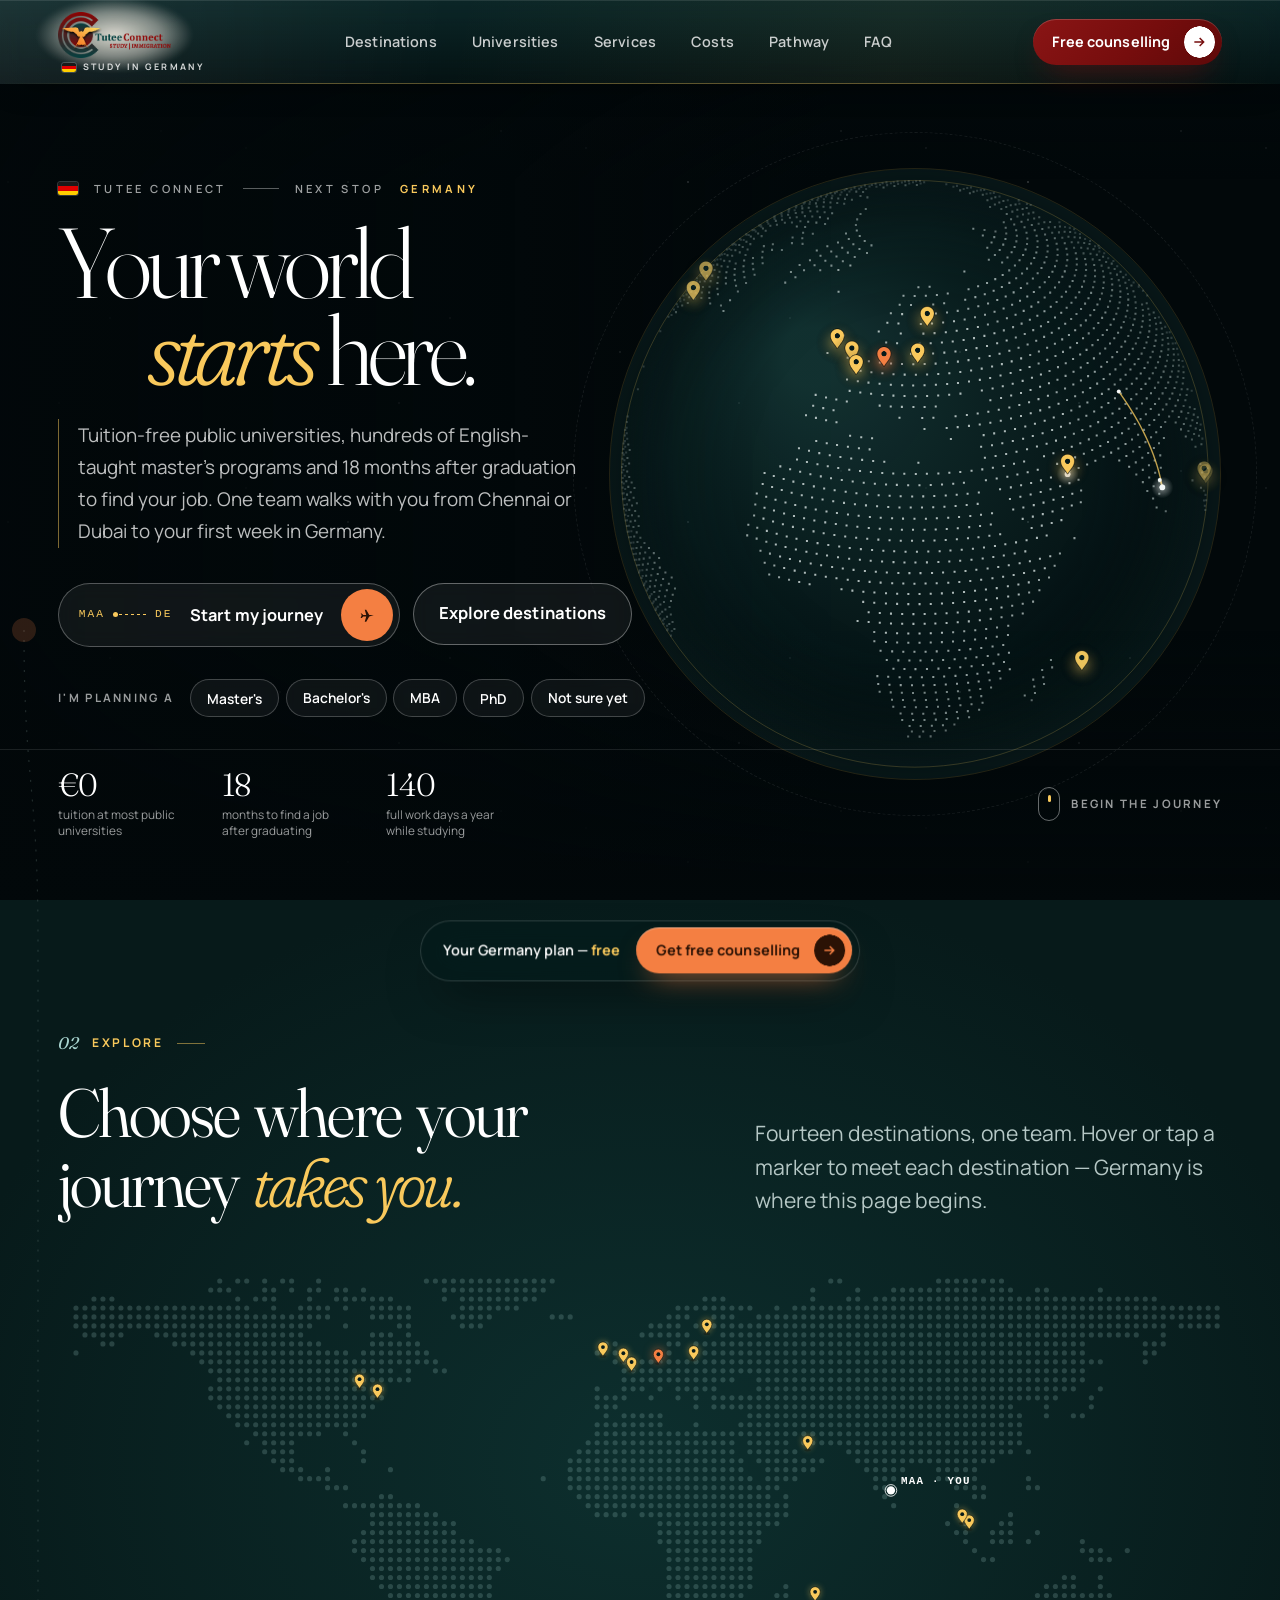
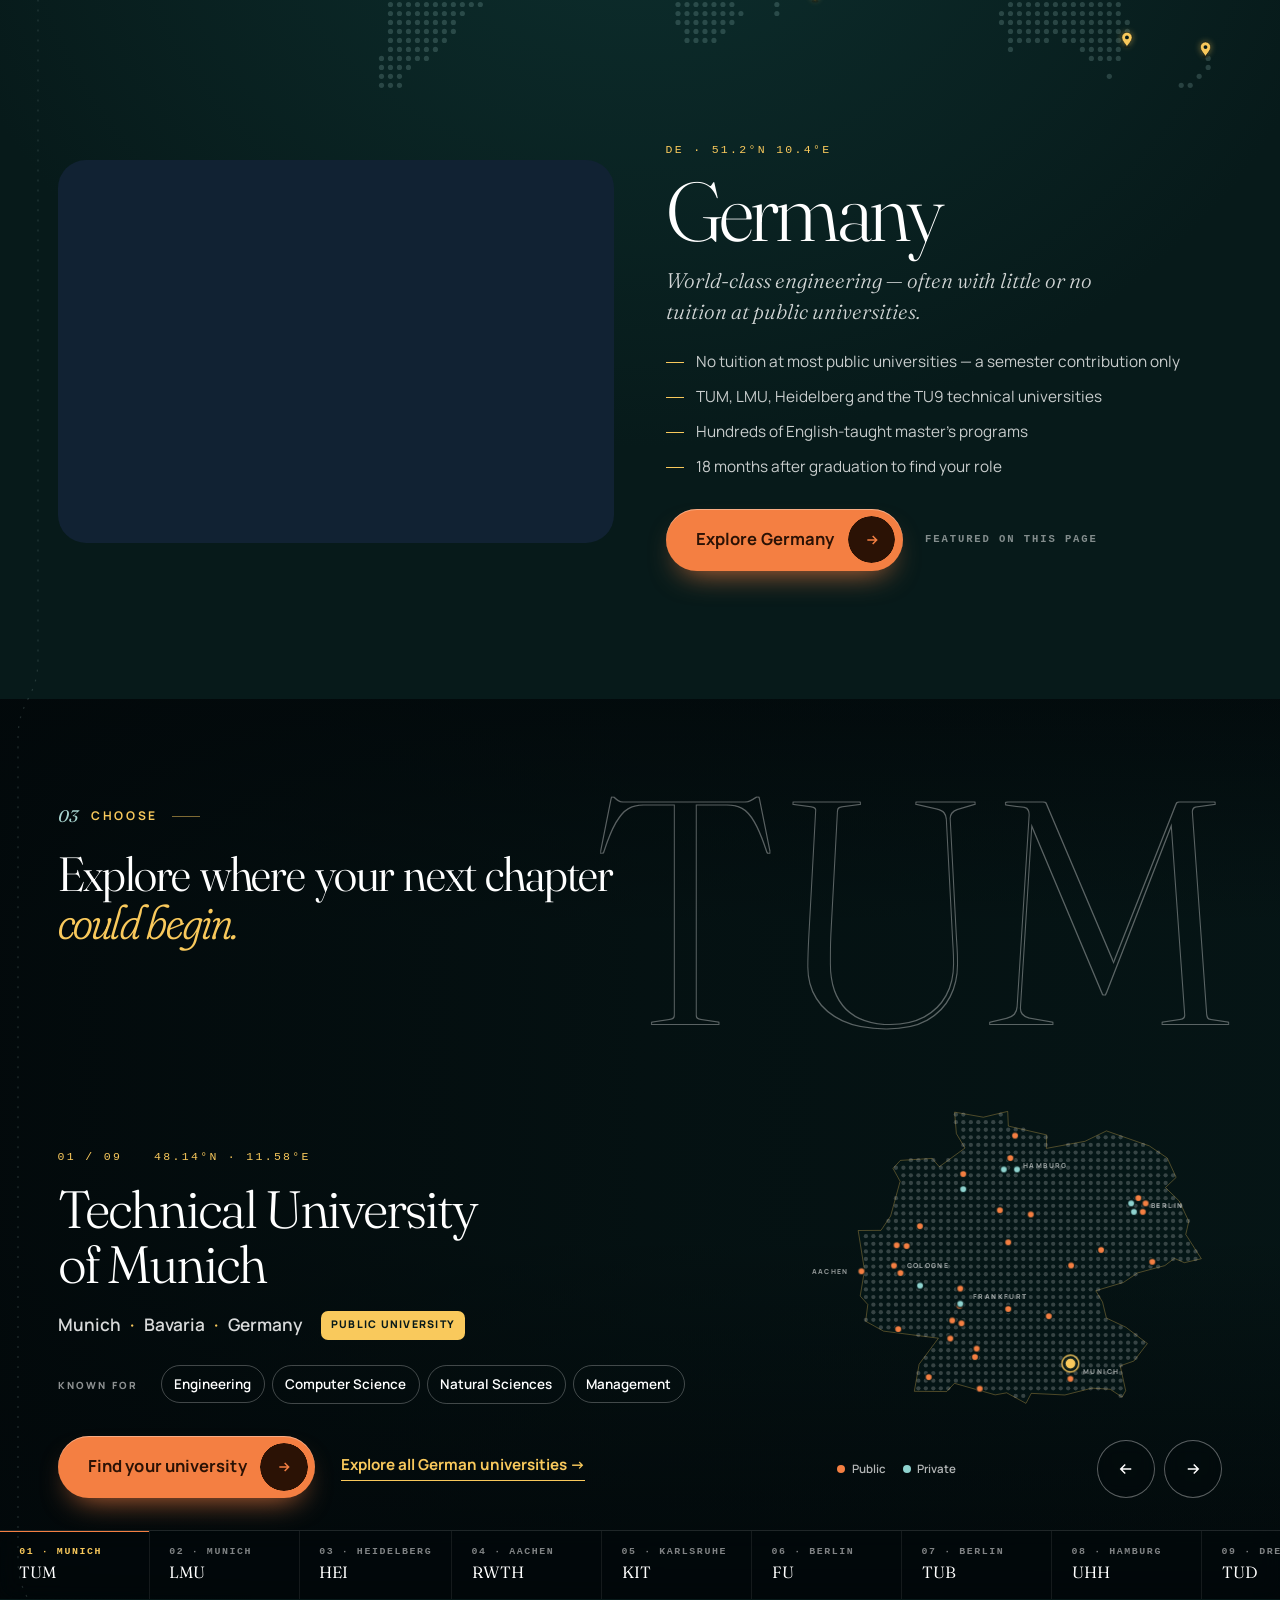
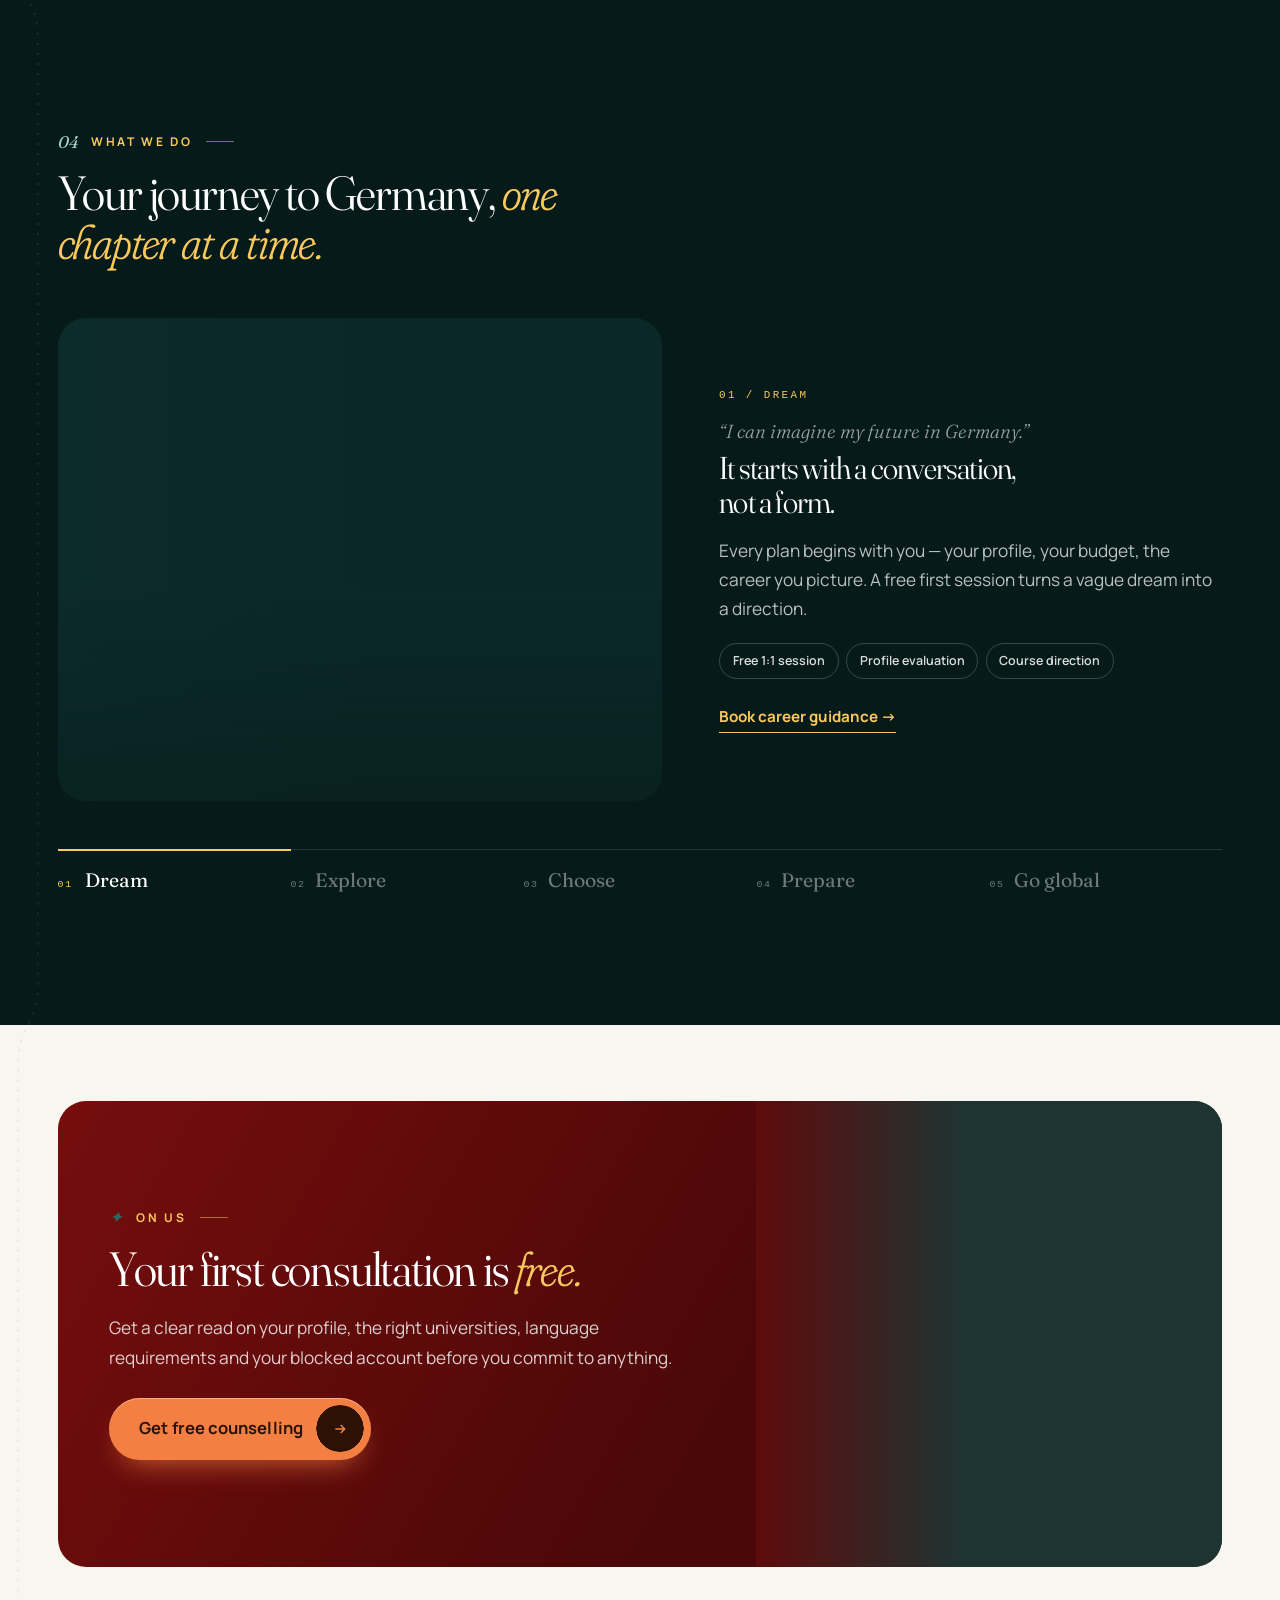
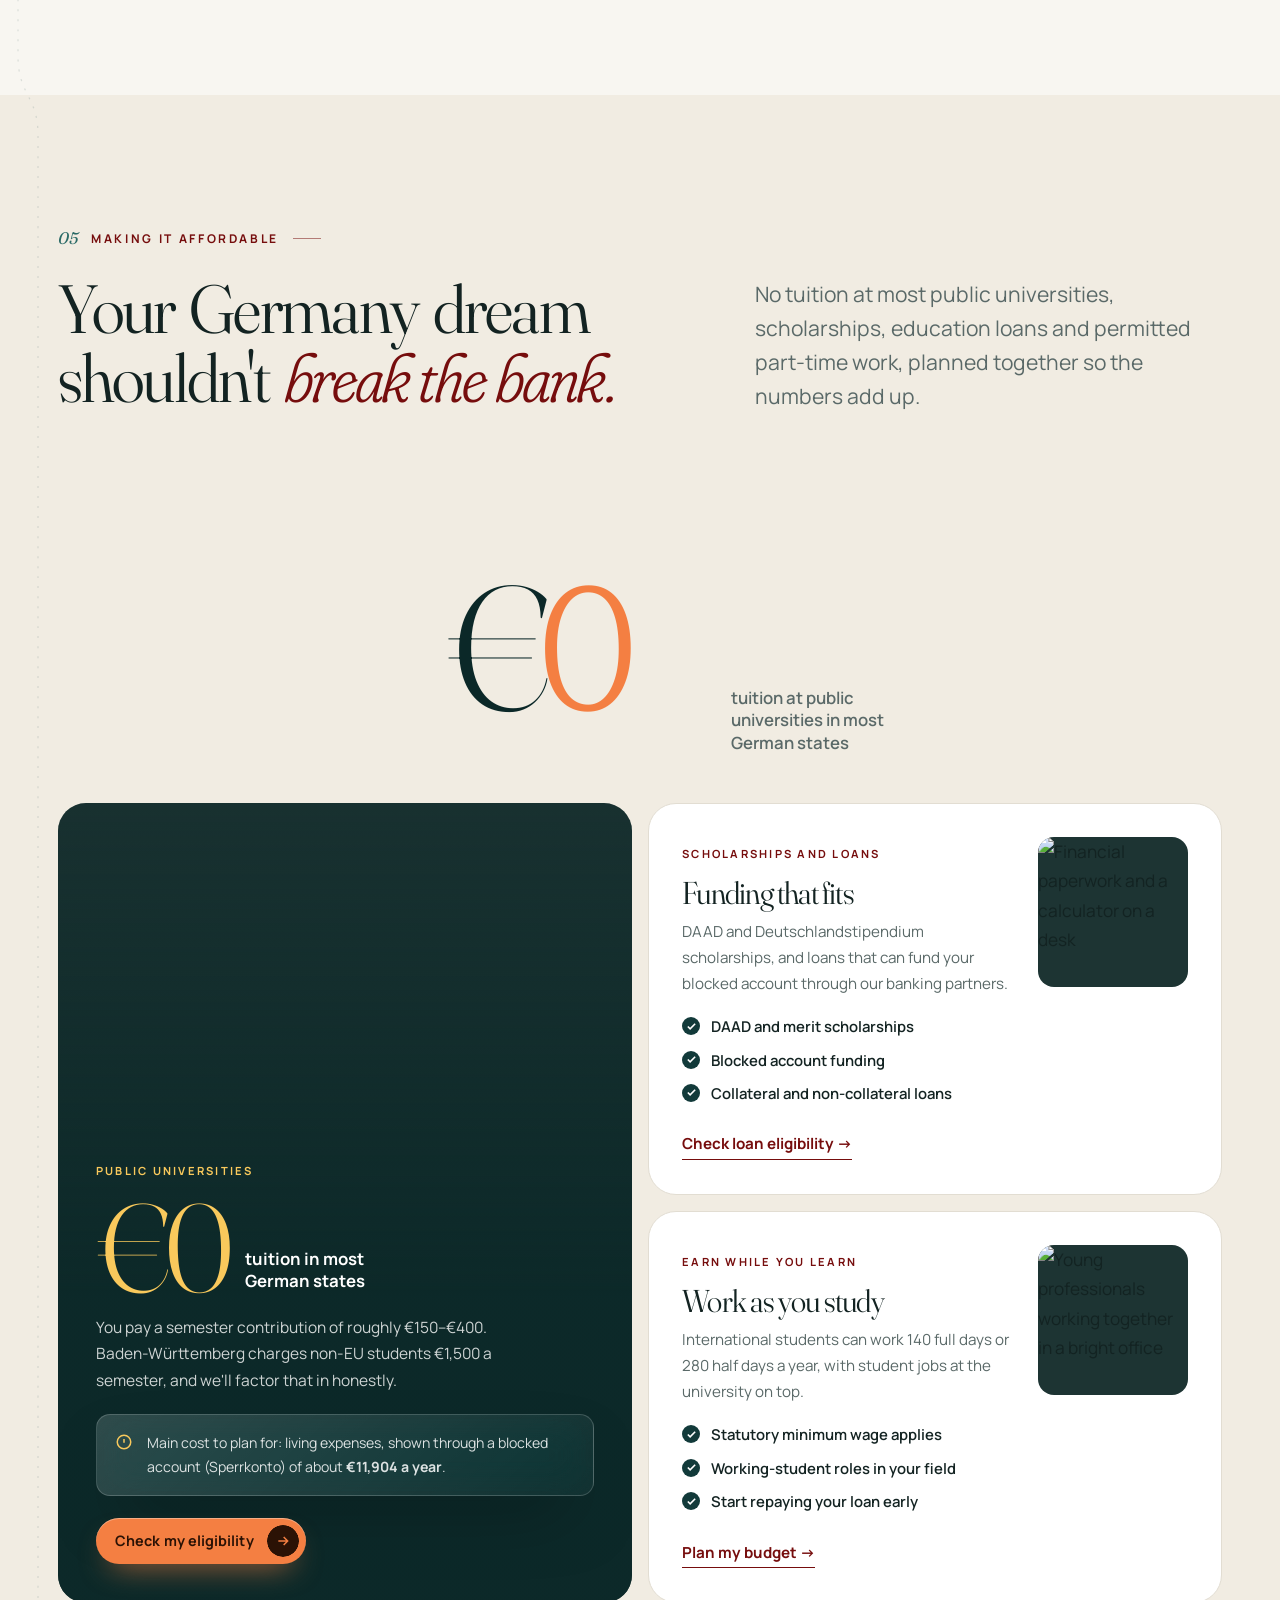
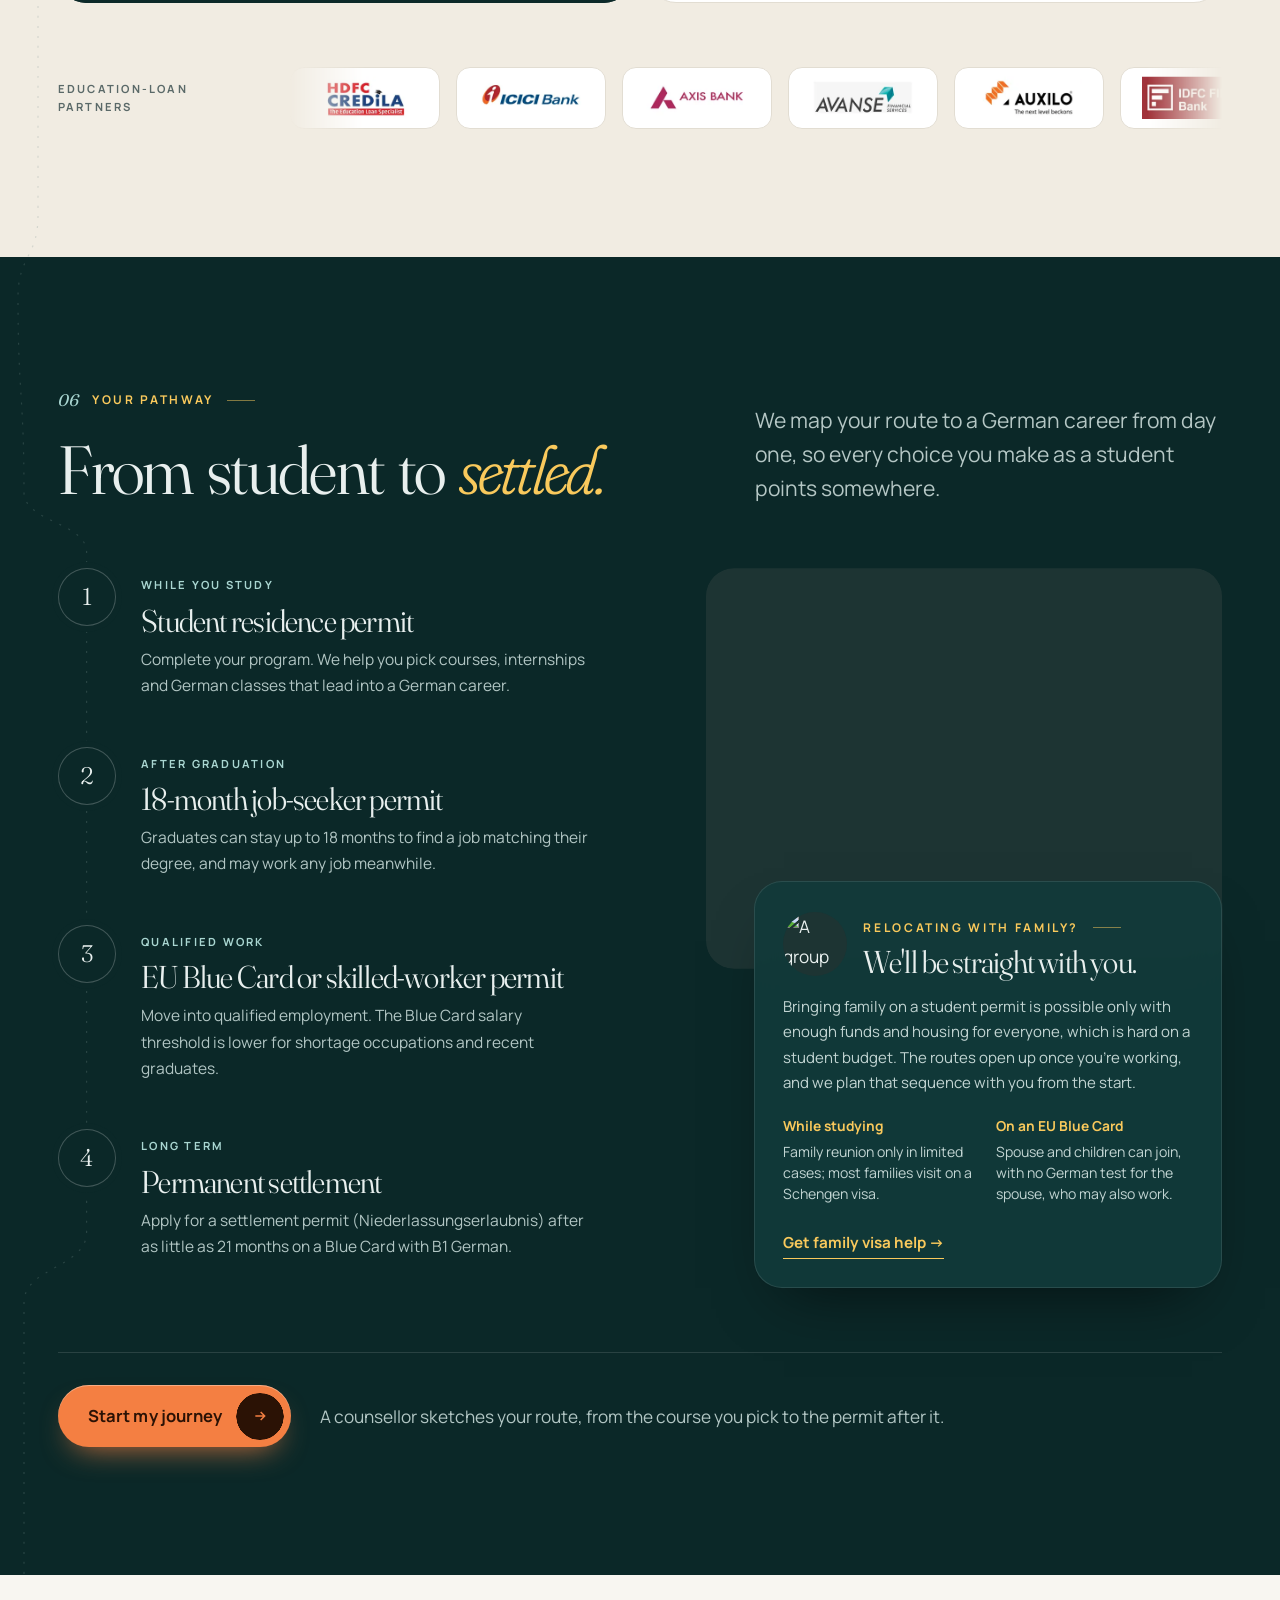
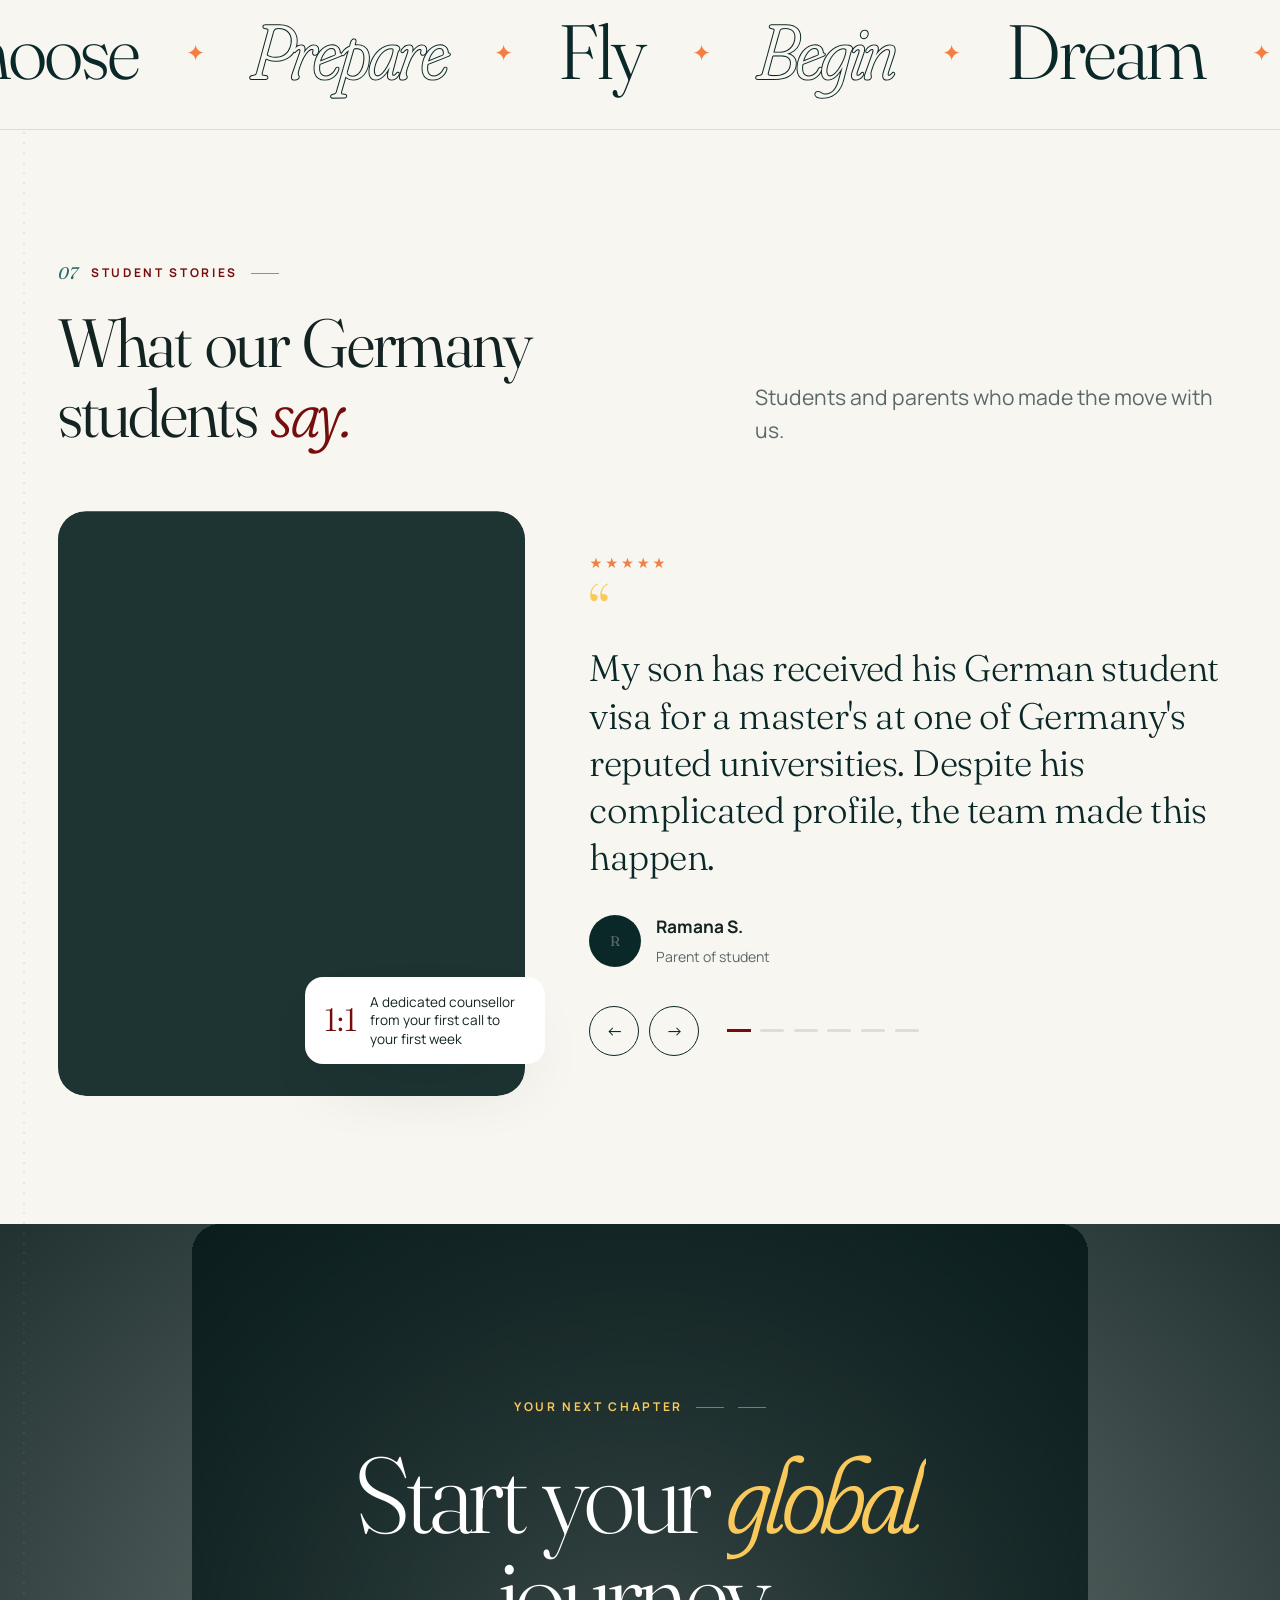
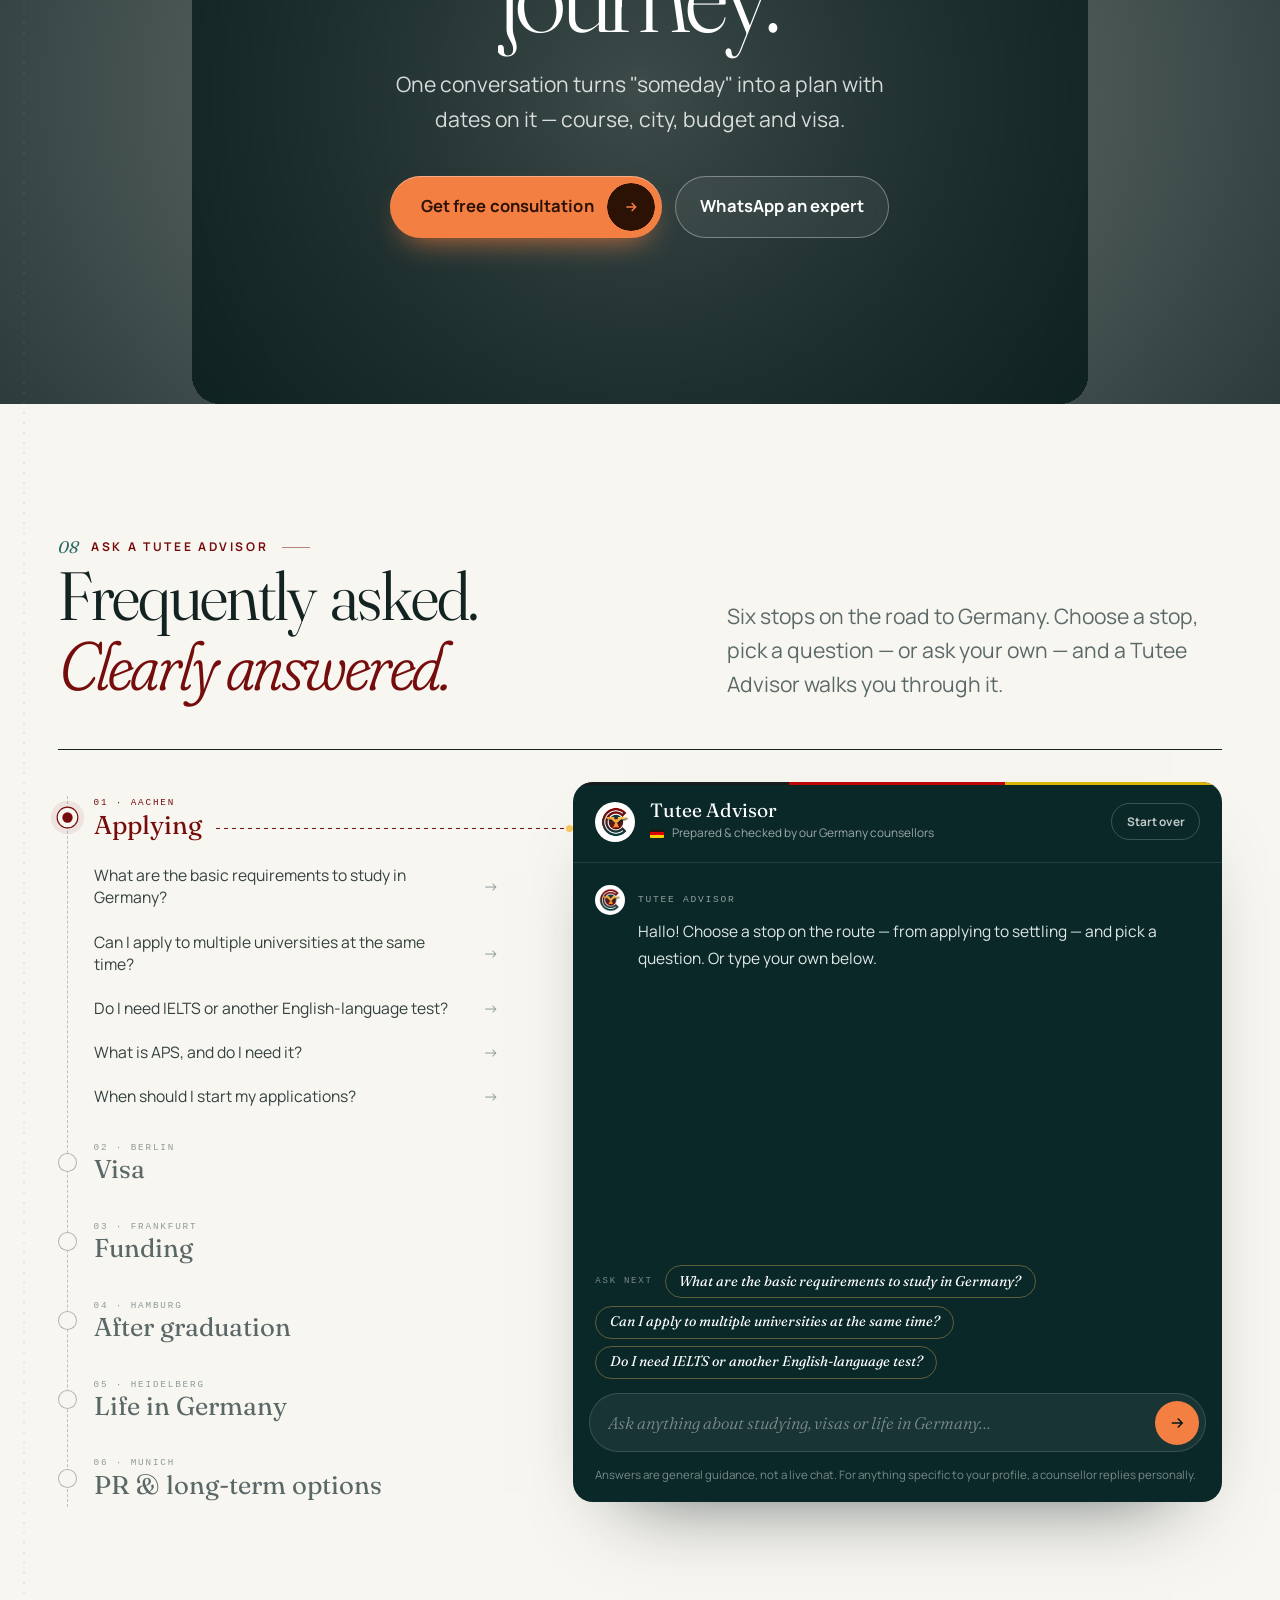
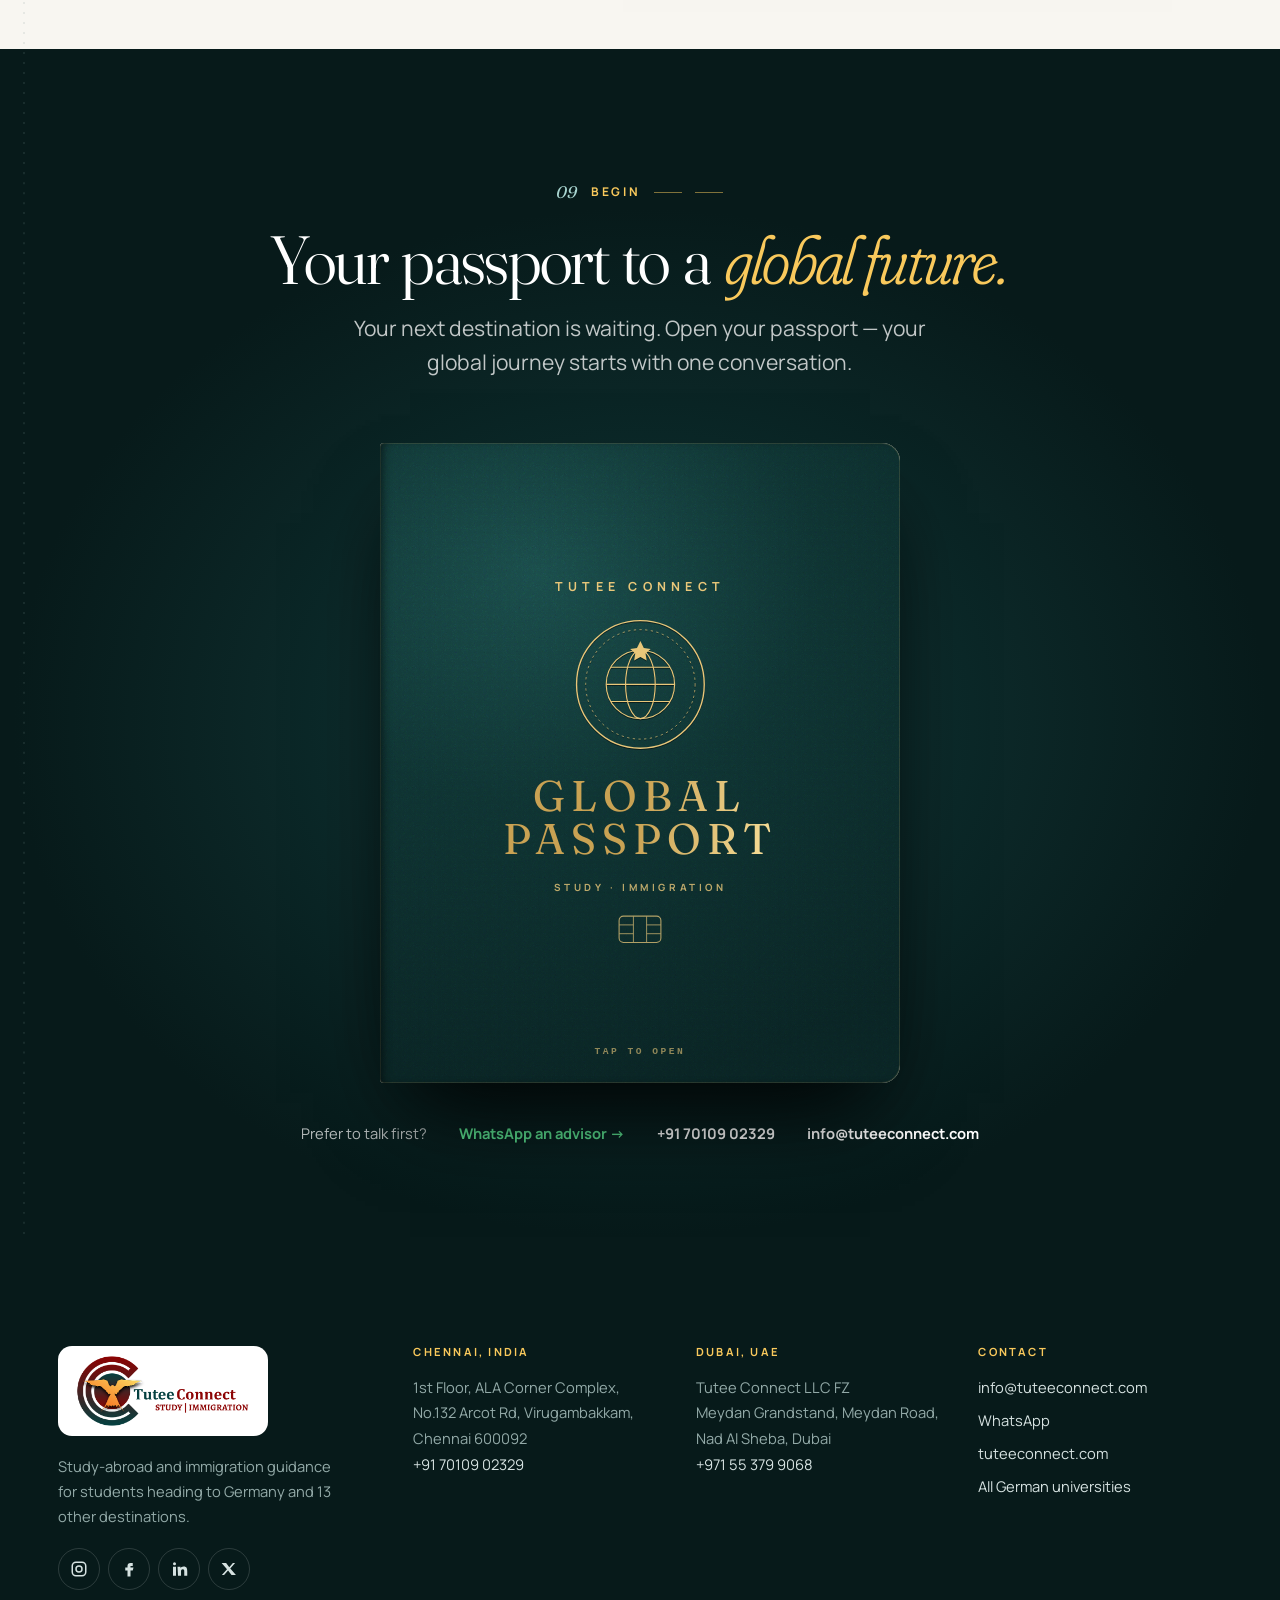
==== commit 87cd57ce: "Update index.html" ====
--- a/index.html
+++ b/index.html
@@ -401,7 +401,10 @@
             <h3>Your next destination is waiting.</h3>
             <div class="mstamps" aria-hidden="true"><span style="color:#1f6f6b">MAA · DEPARTED</span><span style="color:#760d0d">DE · ADMITTED</span><span style="color:#1c8a4c">FREE CONSULTATION</span></div>
             <p class="page__p">Tell us who you are. A Germany advisor will call to plan your route — universities, APS, blocked account and visa. Free, no obligation.</p>
-            <form id="pass" novalidate>
+            <form id="pass" name="germany-enquiry" method="POST" data-netlify="true" netlify-honeypot="botcheck" novalidate>
+              <input type="hidden" name="form-name" value="germany-enquiry">
+              <input type="hidden" name="phone" id="p-full-phone" value="">
+              <input type="hidden" name="page" id="p-page" value="">
               <input class="hp" type="text" name="botcheck" tabindex="-1" autocomplete="off" aria-hidden="true">
               <input type="hidden" name="destination_choice" id="p-dest" value="Germany">
               <input type="hidden" name="university" id="p-uni" value="">
--- a/assets/css/style.css
+++ b/assets/css/style.css
@@ -1533,3 +1533,18 @@
 @media (prefers-reduced-motion:reduce){.btn:hover .ar svg:first-child{animation:none}}
 /* v40 — arrows sit above the map legend row (legend was covering them) */
 .ud__nav{z-index:5}.udm__foot{pointer-events:none}.udm__foot>*{pointer-events:auto}
+
+/* ===== v41 — dark-teal glass header (replaces the gold bar) ===== */
+.hdr,.hdr.solid{background:linear-gradient(180deg,rgba(18,58,58,.62),rgba(7,26,26,.55));backdrop-filter:blur(18px) saturate(1.6);-webkit-backdrop-filter:blur(18px) saturate(1.6);box-shadow:inset 0 1px 0 rgba(255,255,255,.10),0 12px 34px -20px rgba(0,0,0,.8)}
+.hdr::before{background:linear-gradient(100deg,rgba(255,255,255,.07),rgba(255,255,255,0) 35%,rgba(249,201,92,.05) 70%,rgba(255,255,255,0))}
+.hdr::after{background:linear-gradient(90deg,transparent,rgba(249,201,92,.35) 25%,rgba(249,201,92,.35) 75%,transparent)}
+.hdr nav a{color:rgba(255,255,255,.78)}
+.hdr nav a:hover,.hdr nav a.on{color:#fff}
+.hdr nav a::after{background:var(--gold)}
+.brand>small{color:rgba(255,255,255,.82)}
+.hdr__menu{border-color:rgba(255,255,255,.28);background:rgba(255,255,255,.06)}
+.hdr__menu i{background:#fff}
+/* soft light behind the logo so its teal/maroon lettering stays legible on dark glass (no box) */
+.brand__plate{position:relative}
+.brand__plate::before{content:"";position:absolute;inset:-14px -22px;z-index:-1;background:radial-gradient(closest-side,rgba(251,246,234,.85),rgba(251,246,234,.45) 60%,rgba(251,246,234,0));filter:blur(2px)}
+.brand{isolation:isolate}
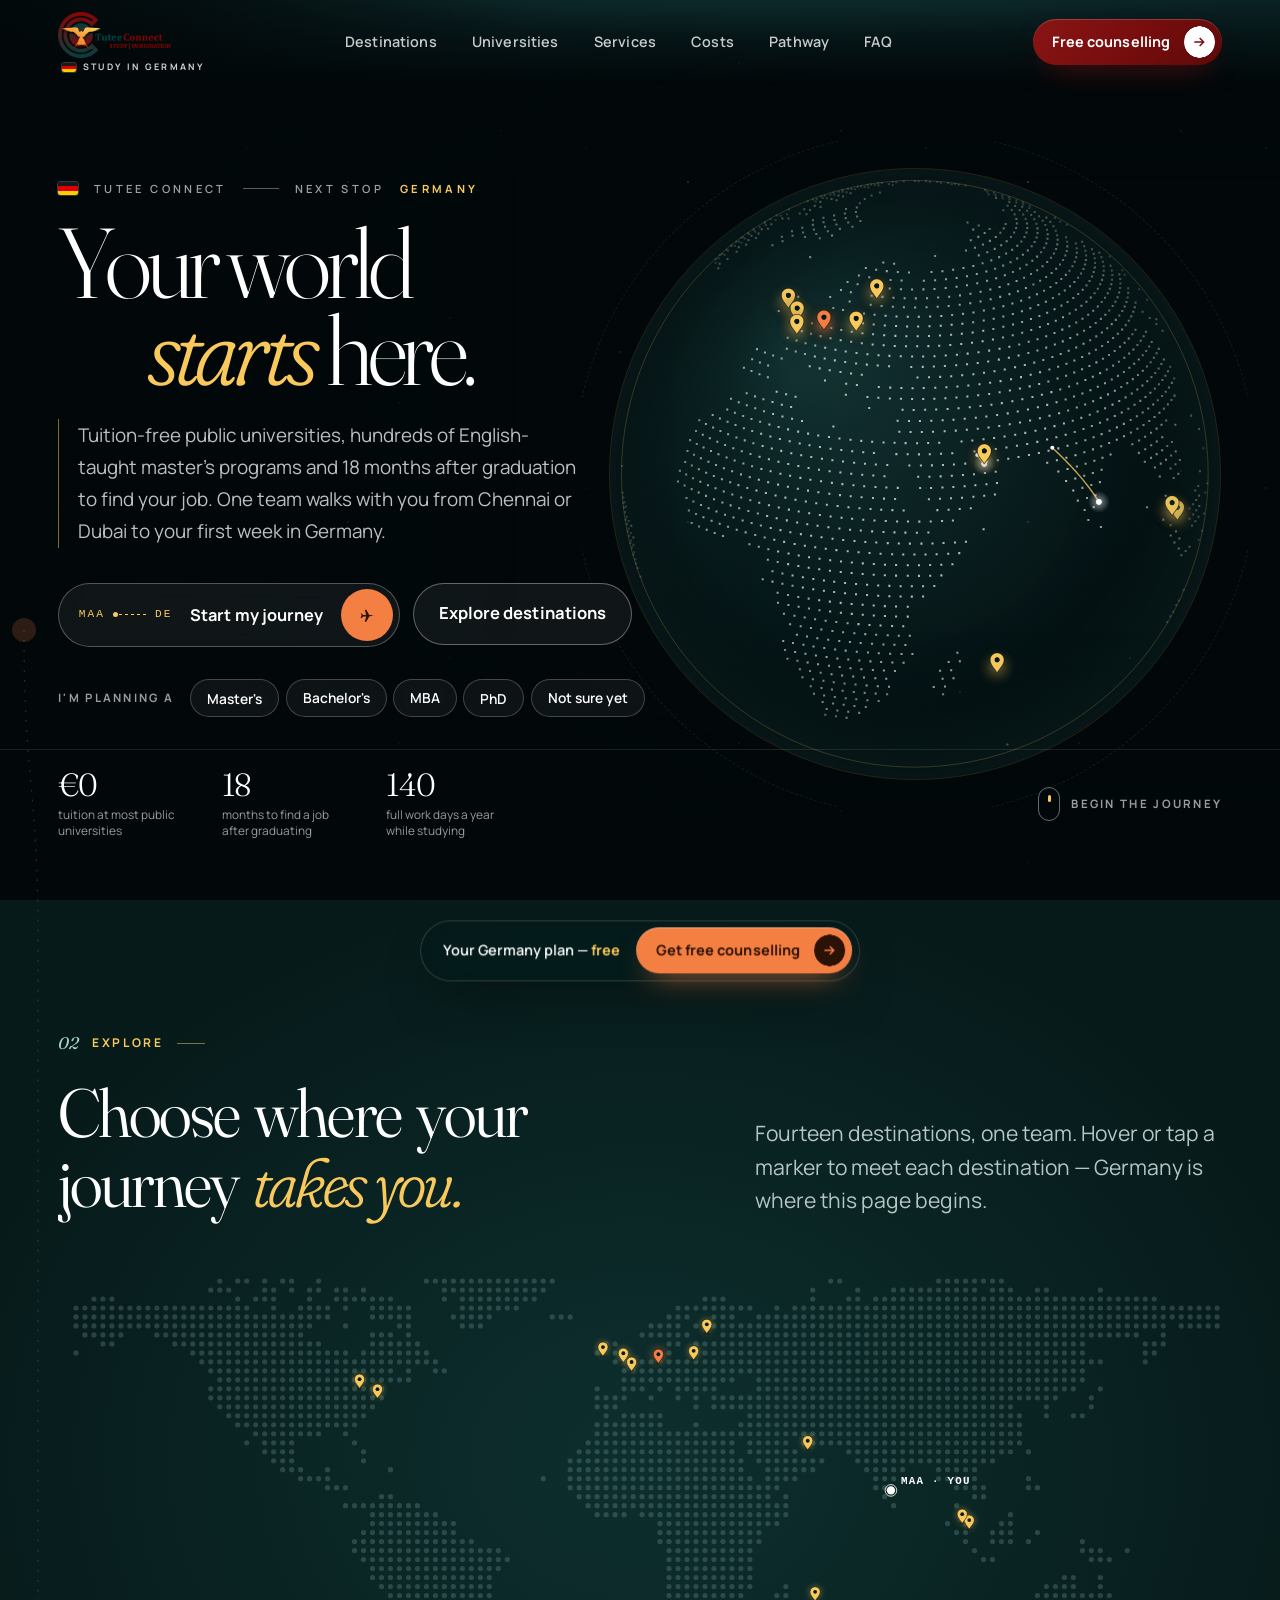
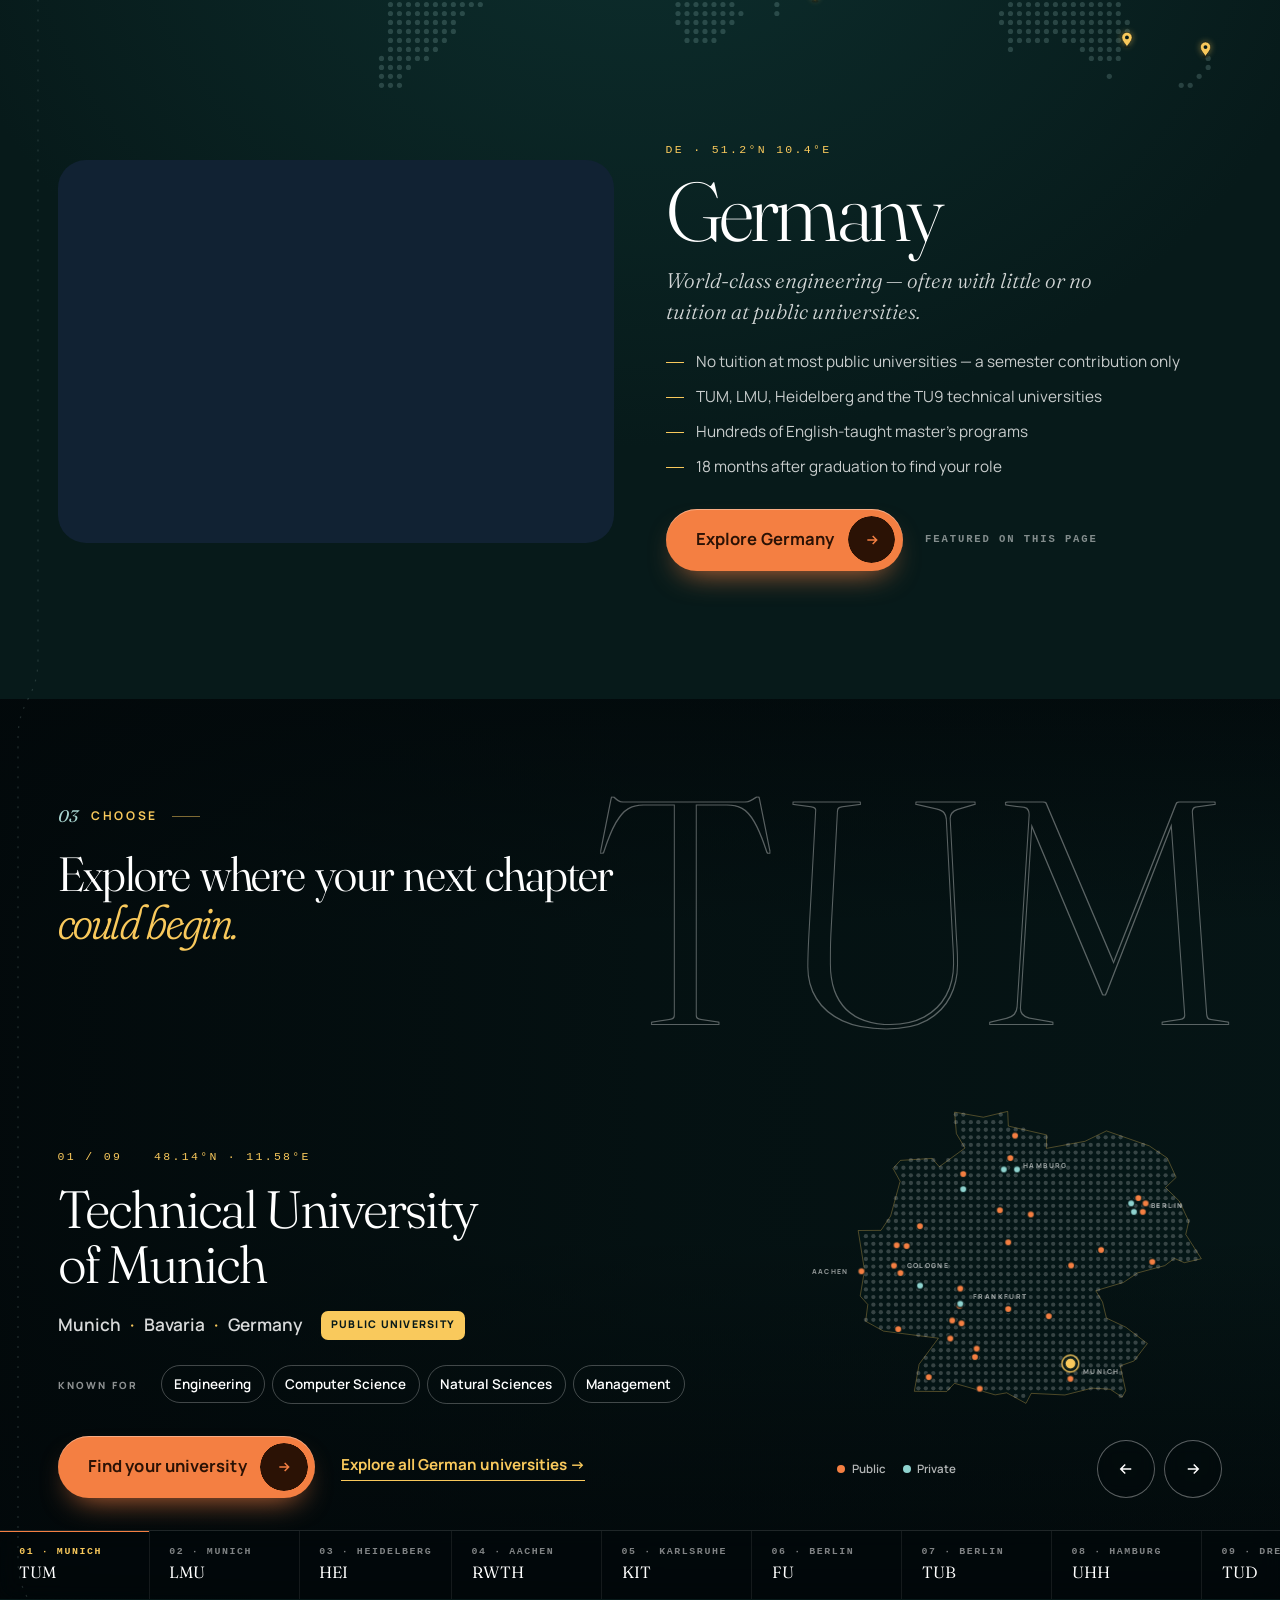
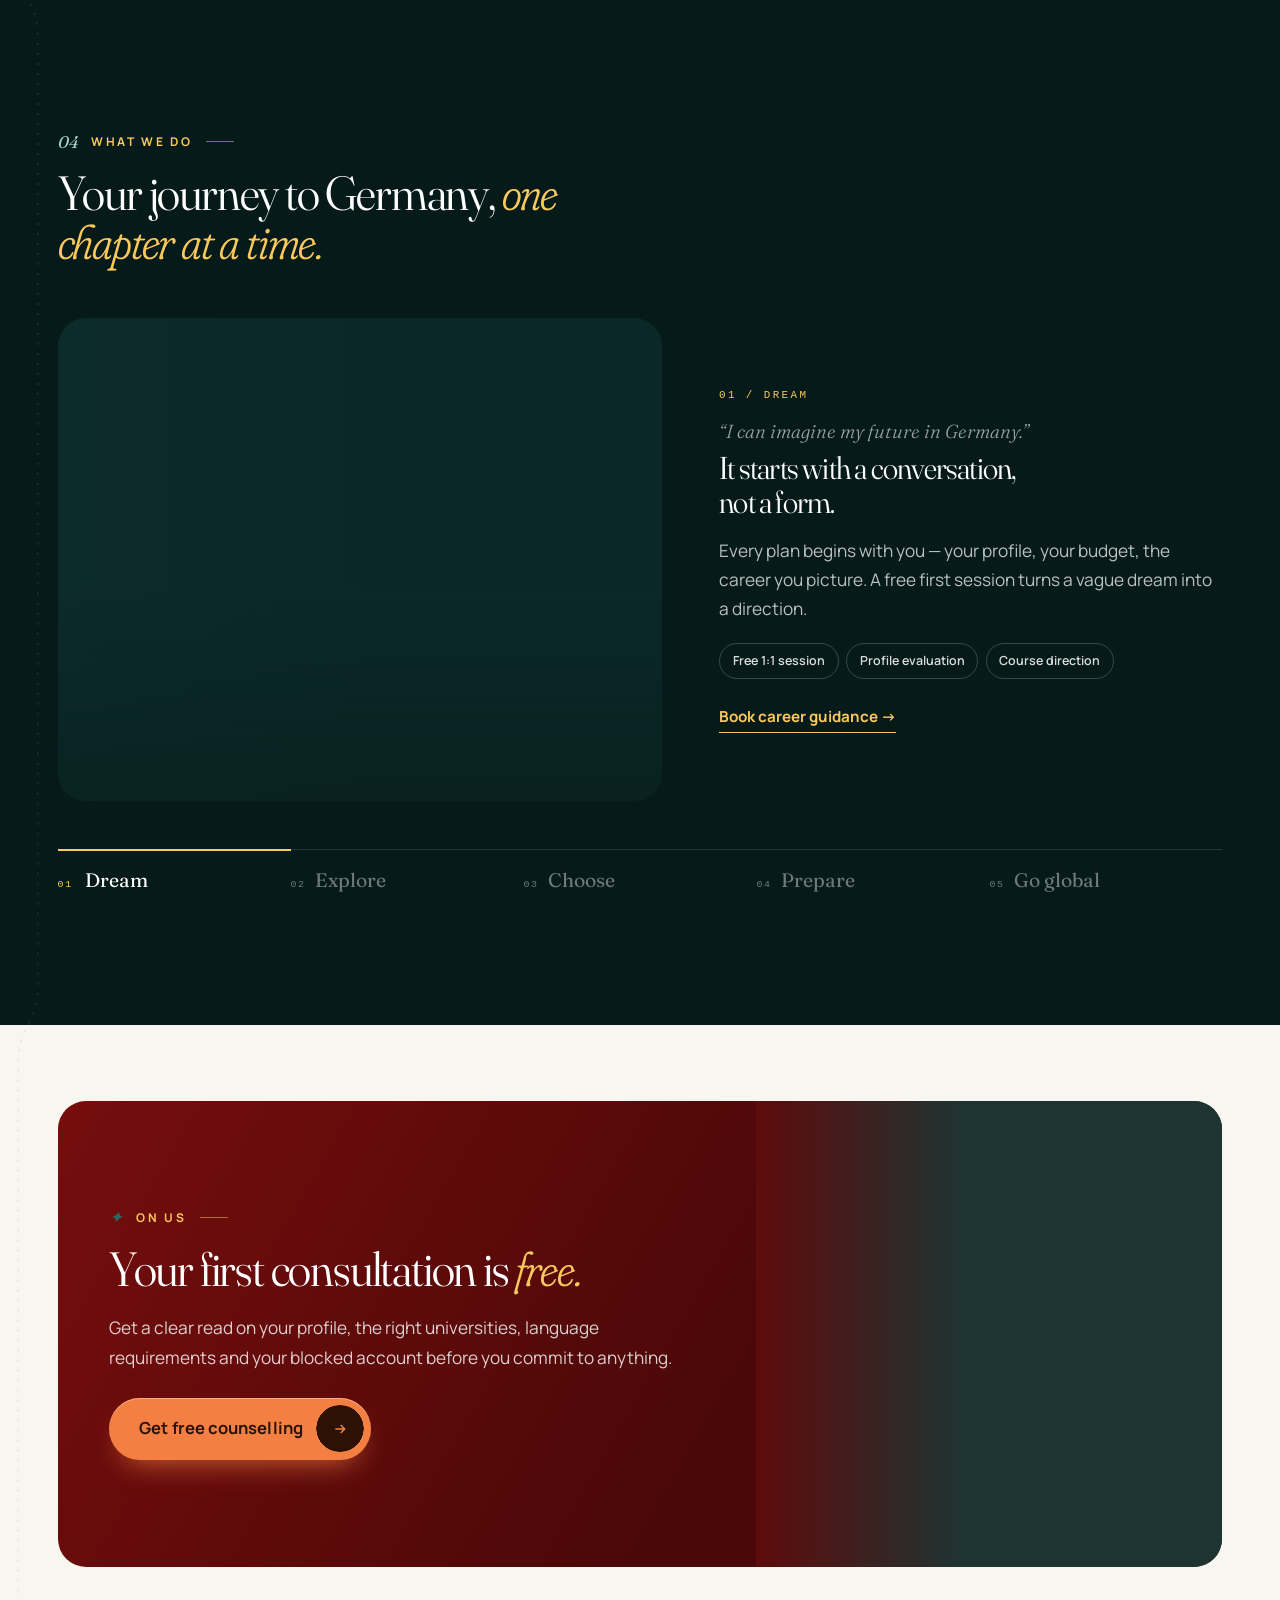
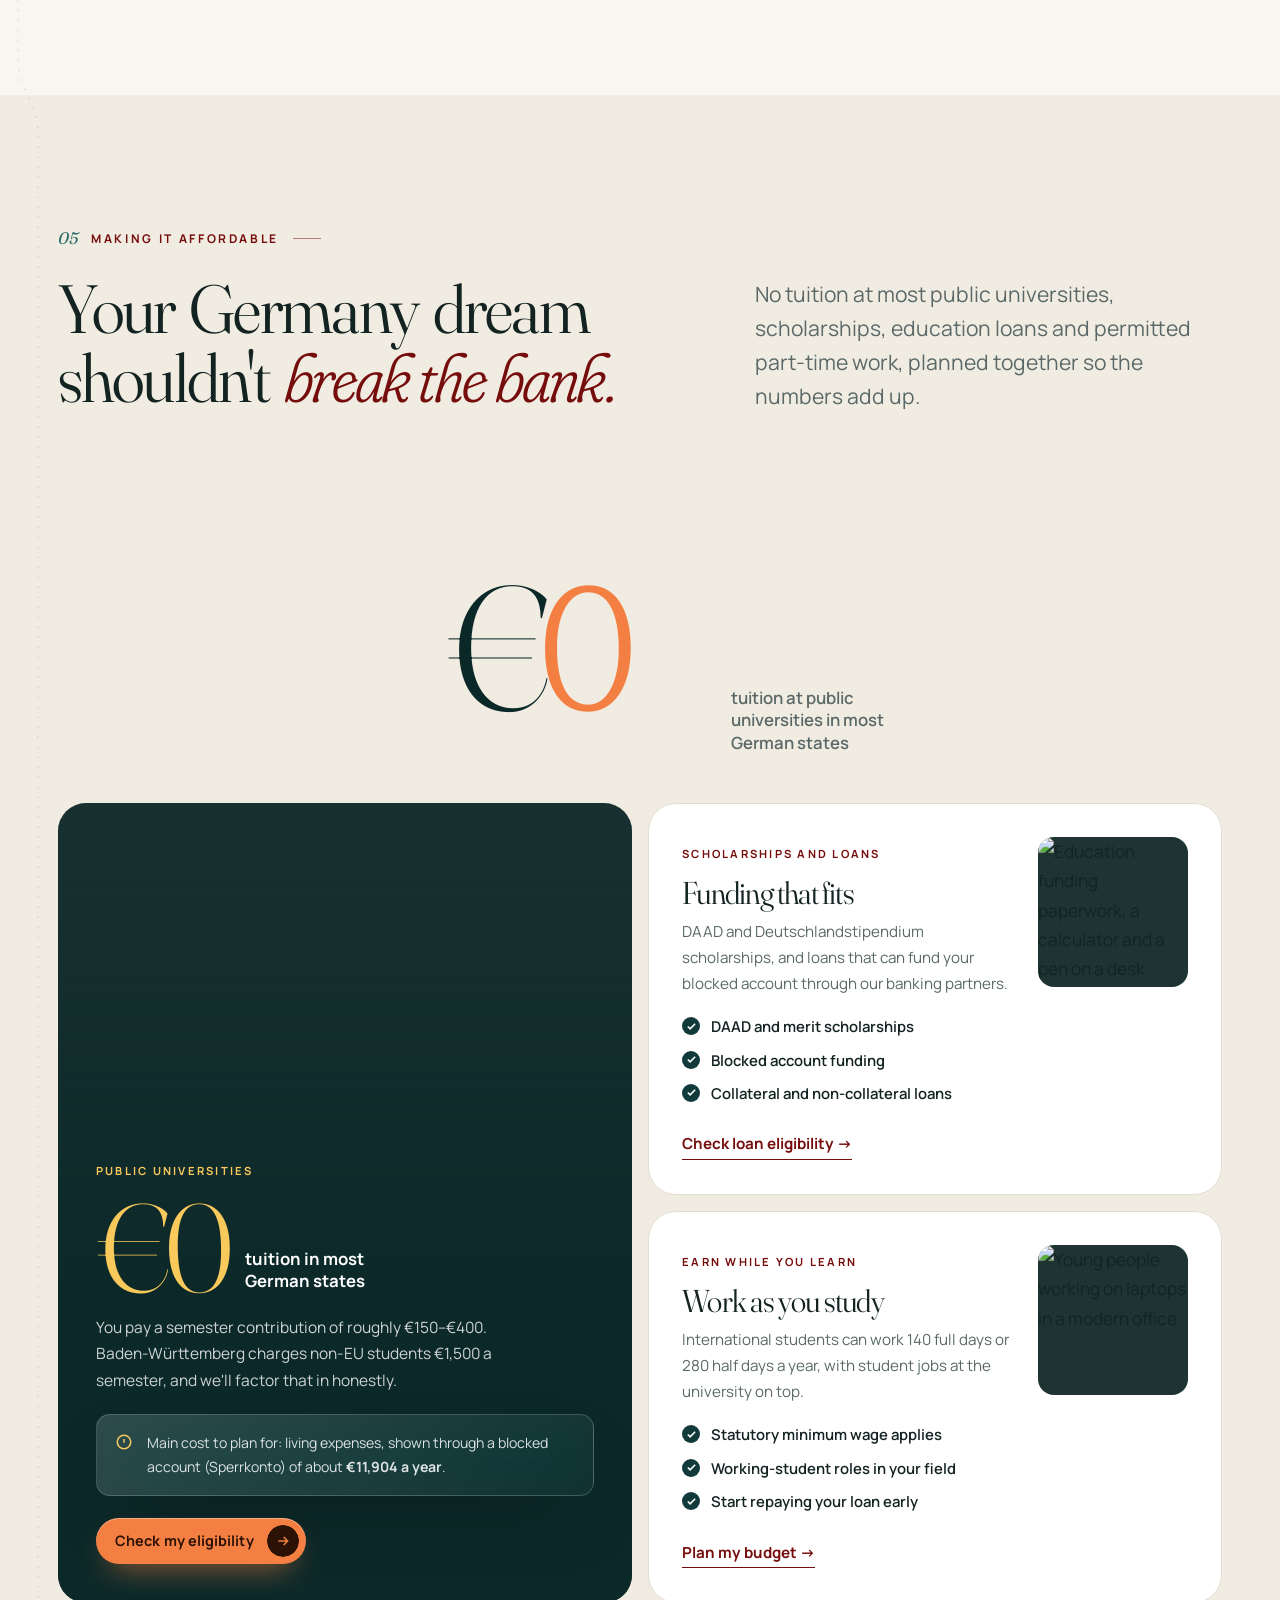
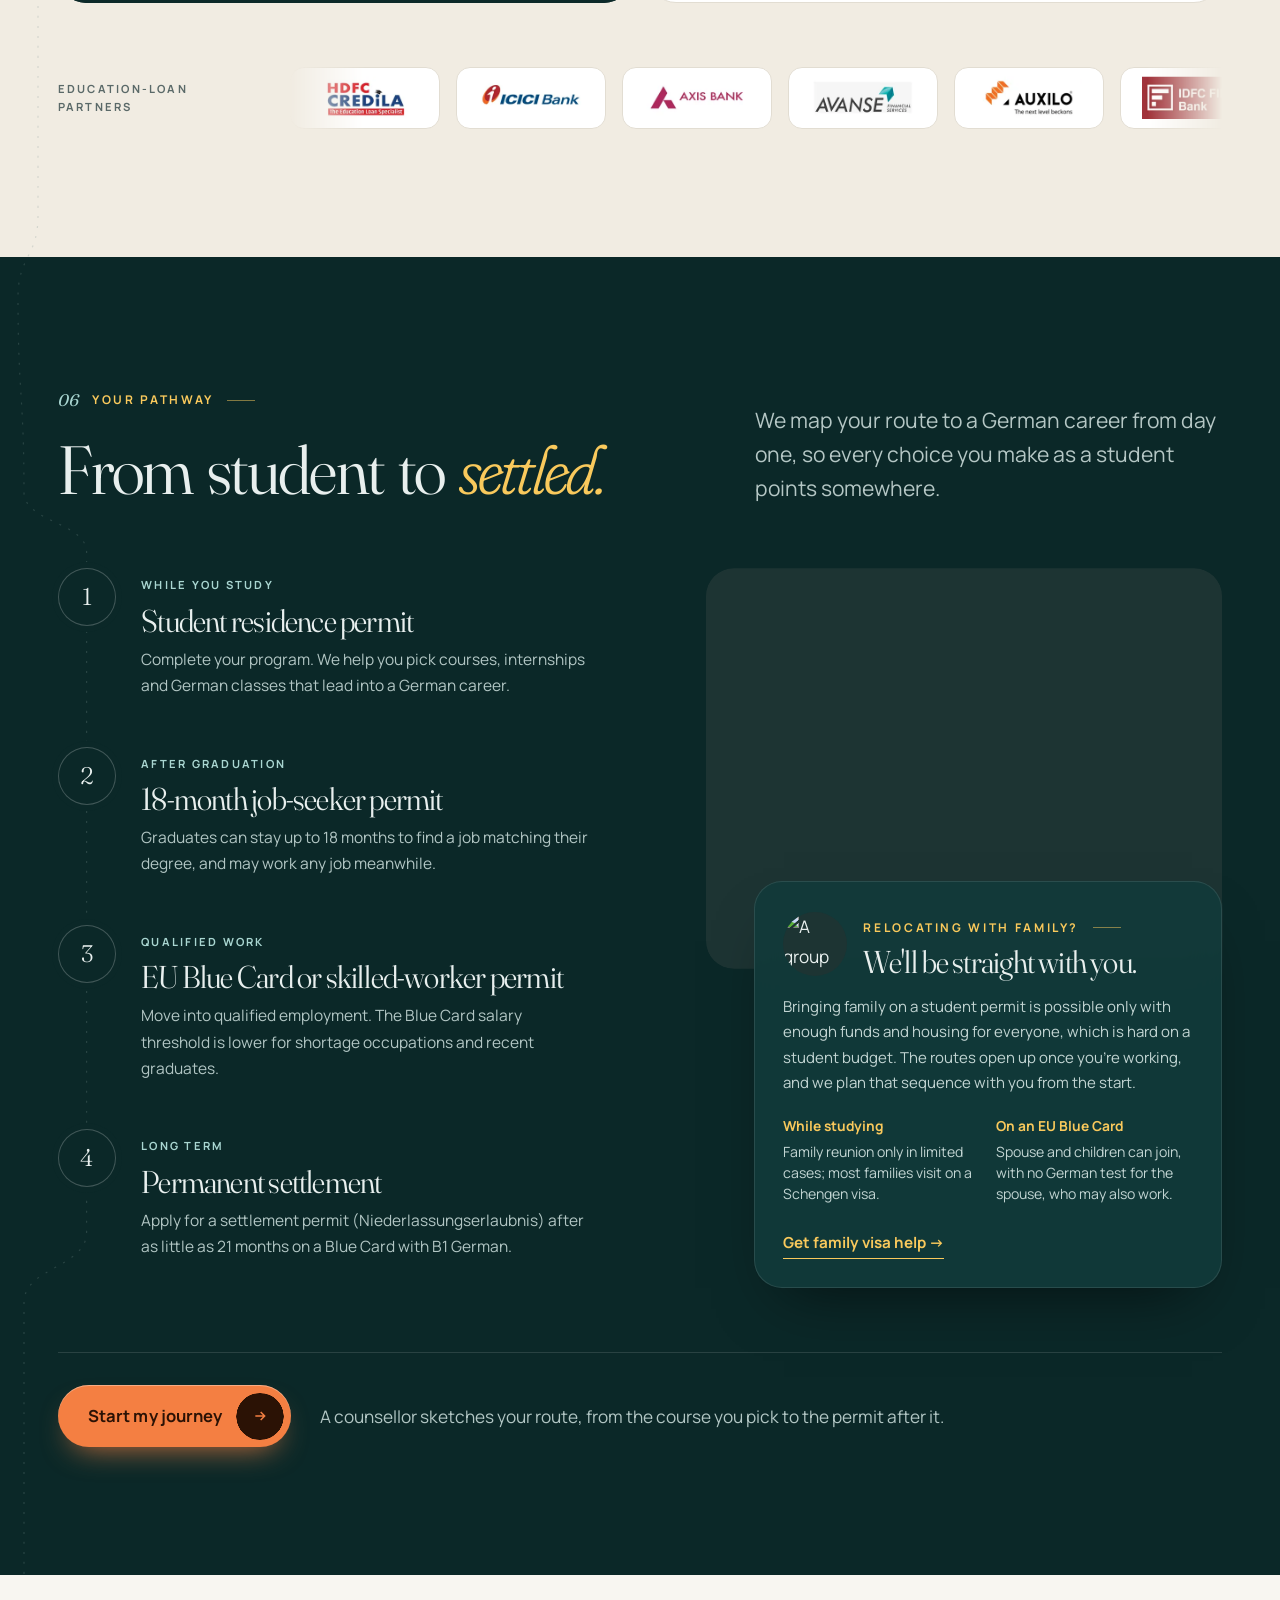
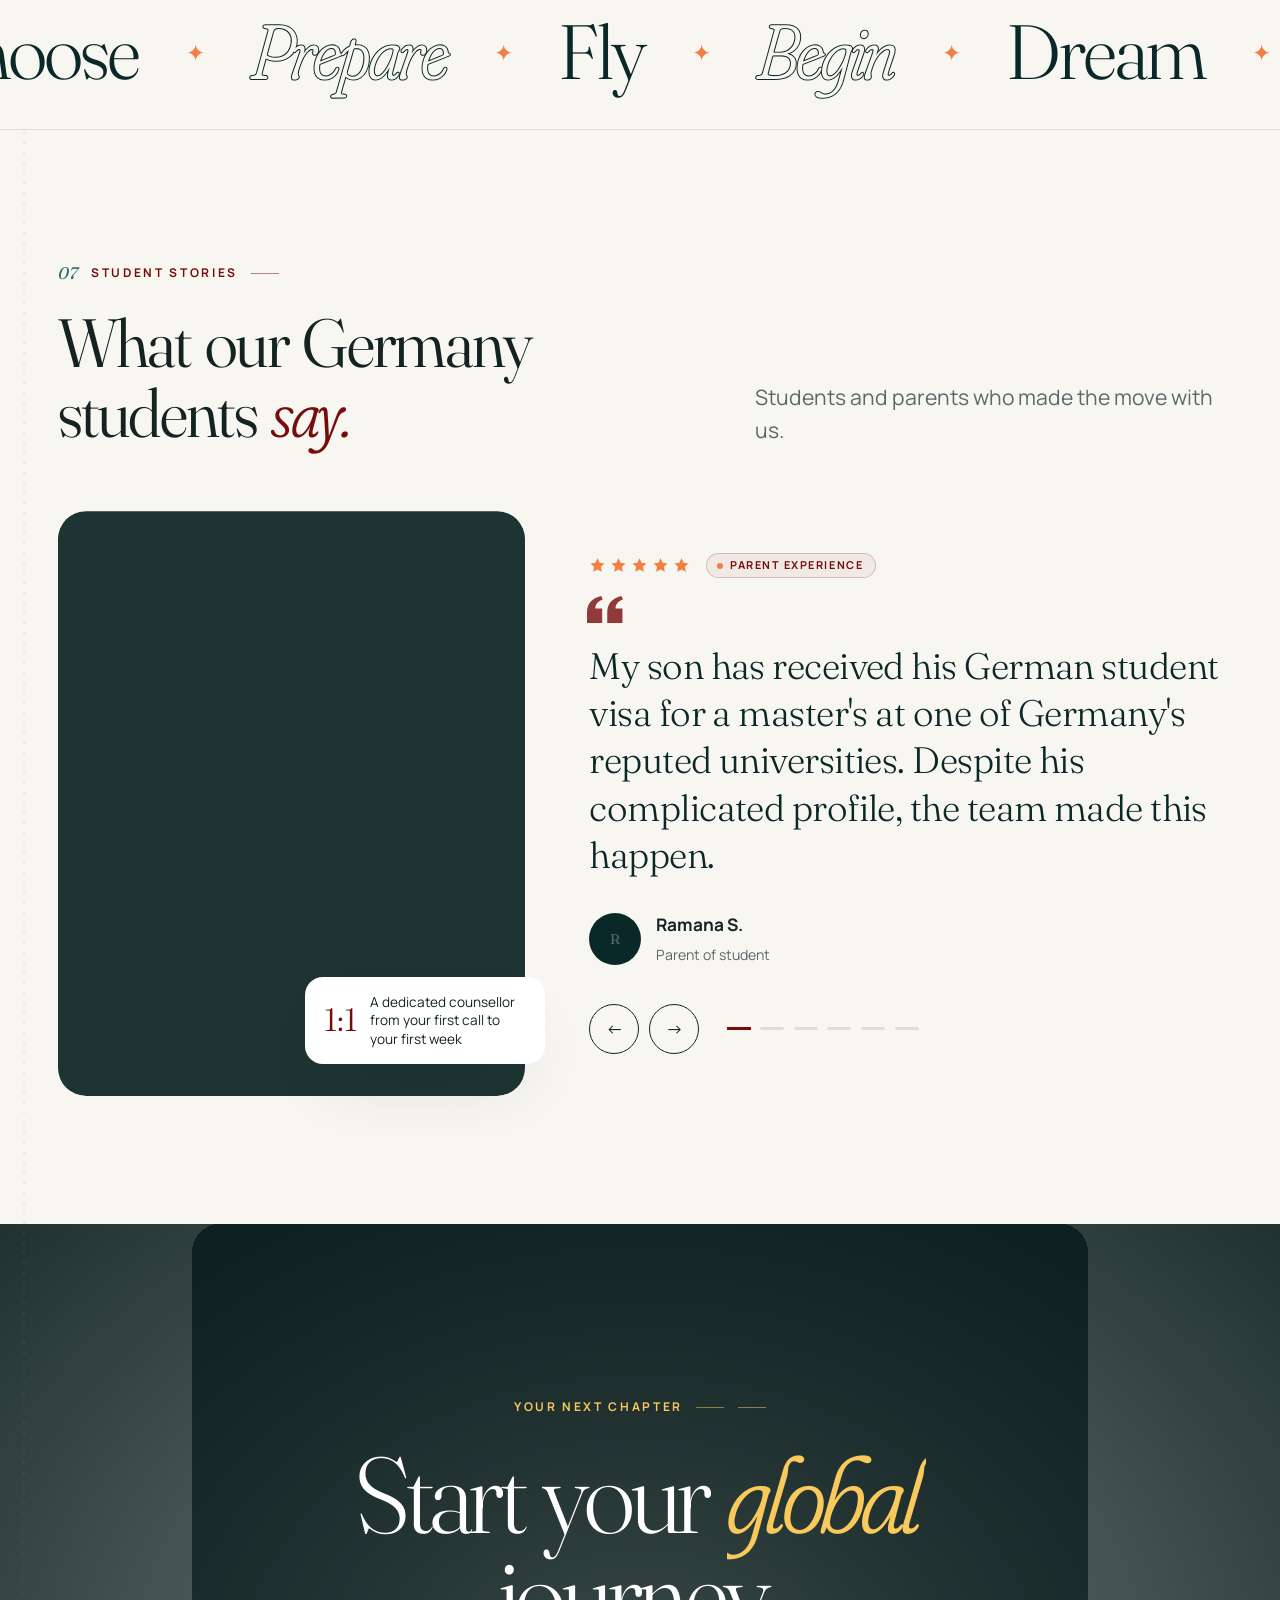
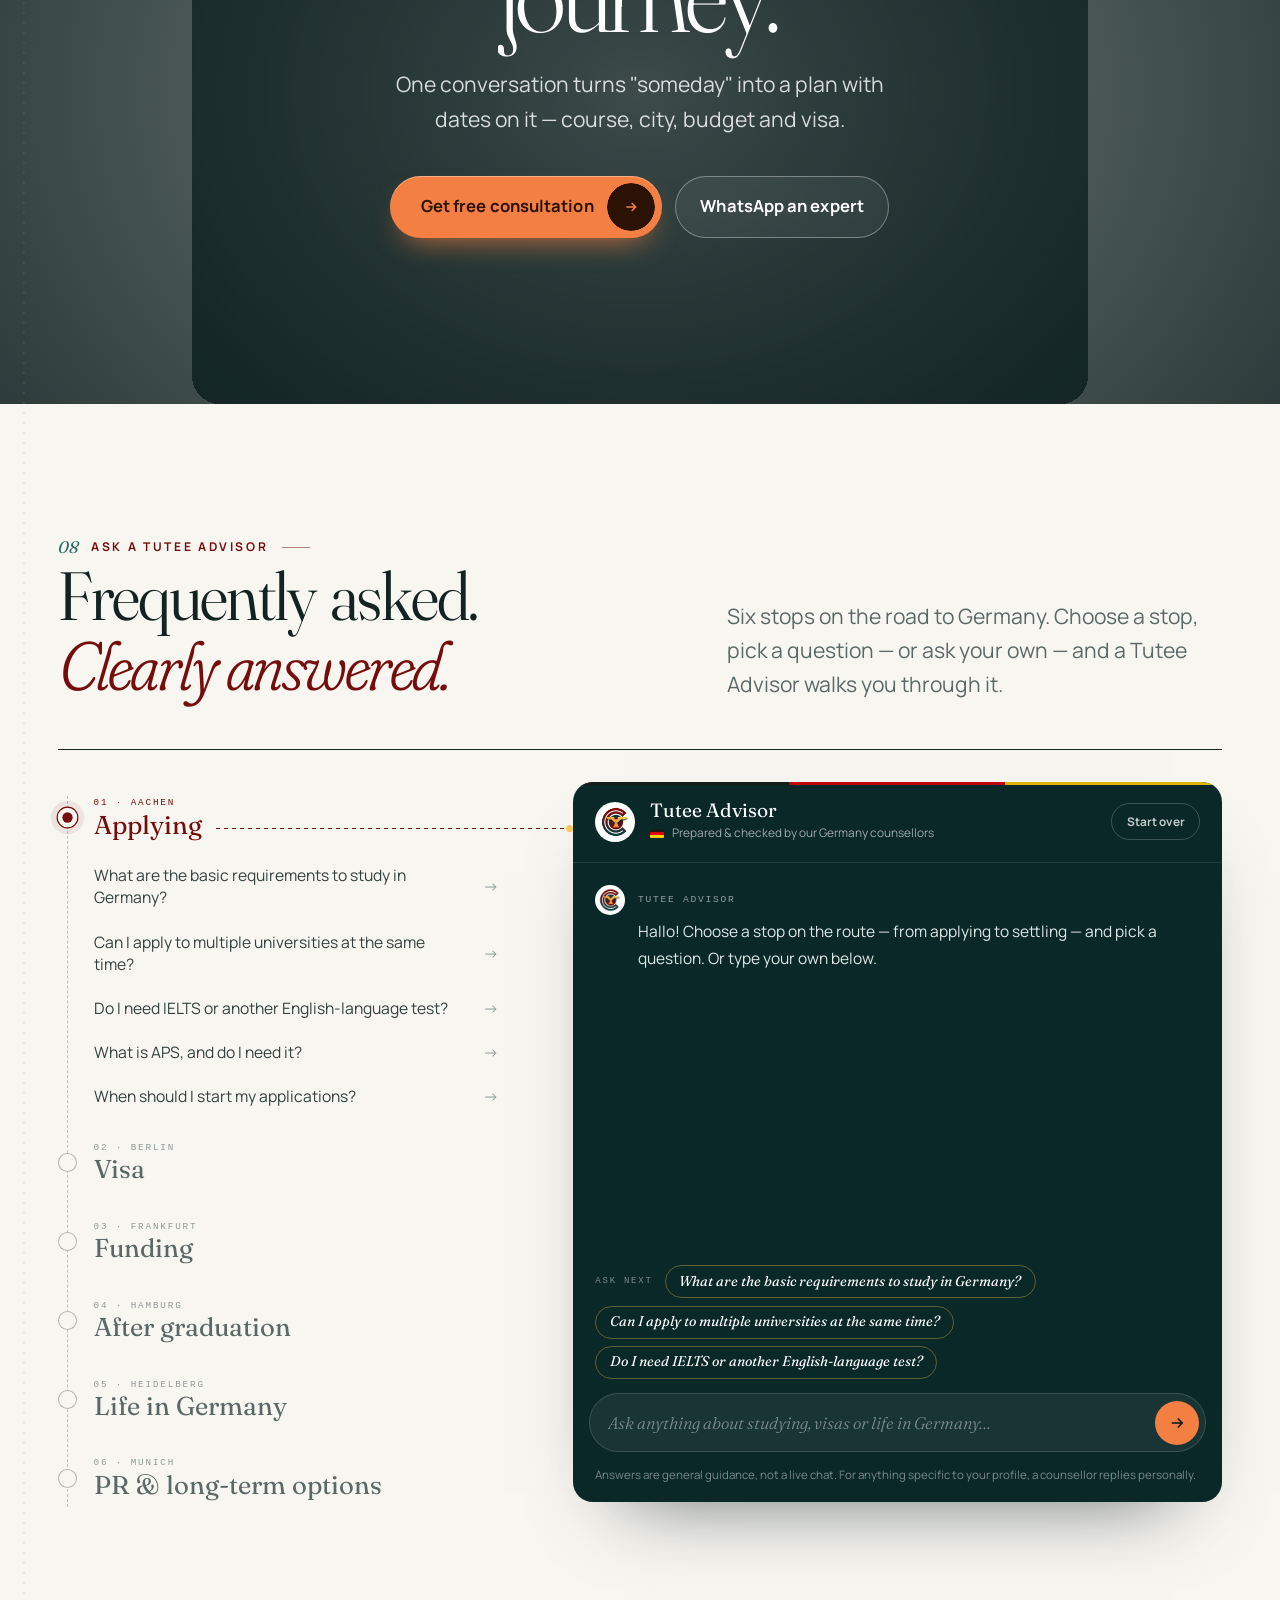
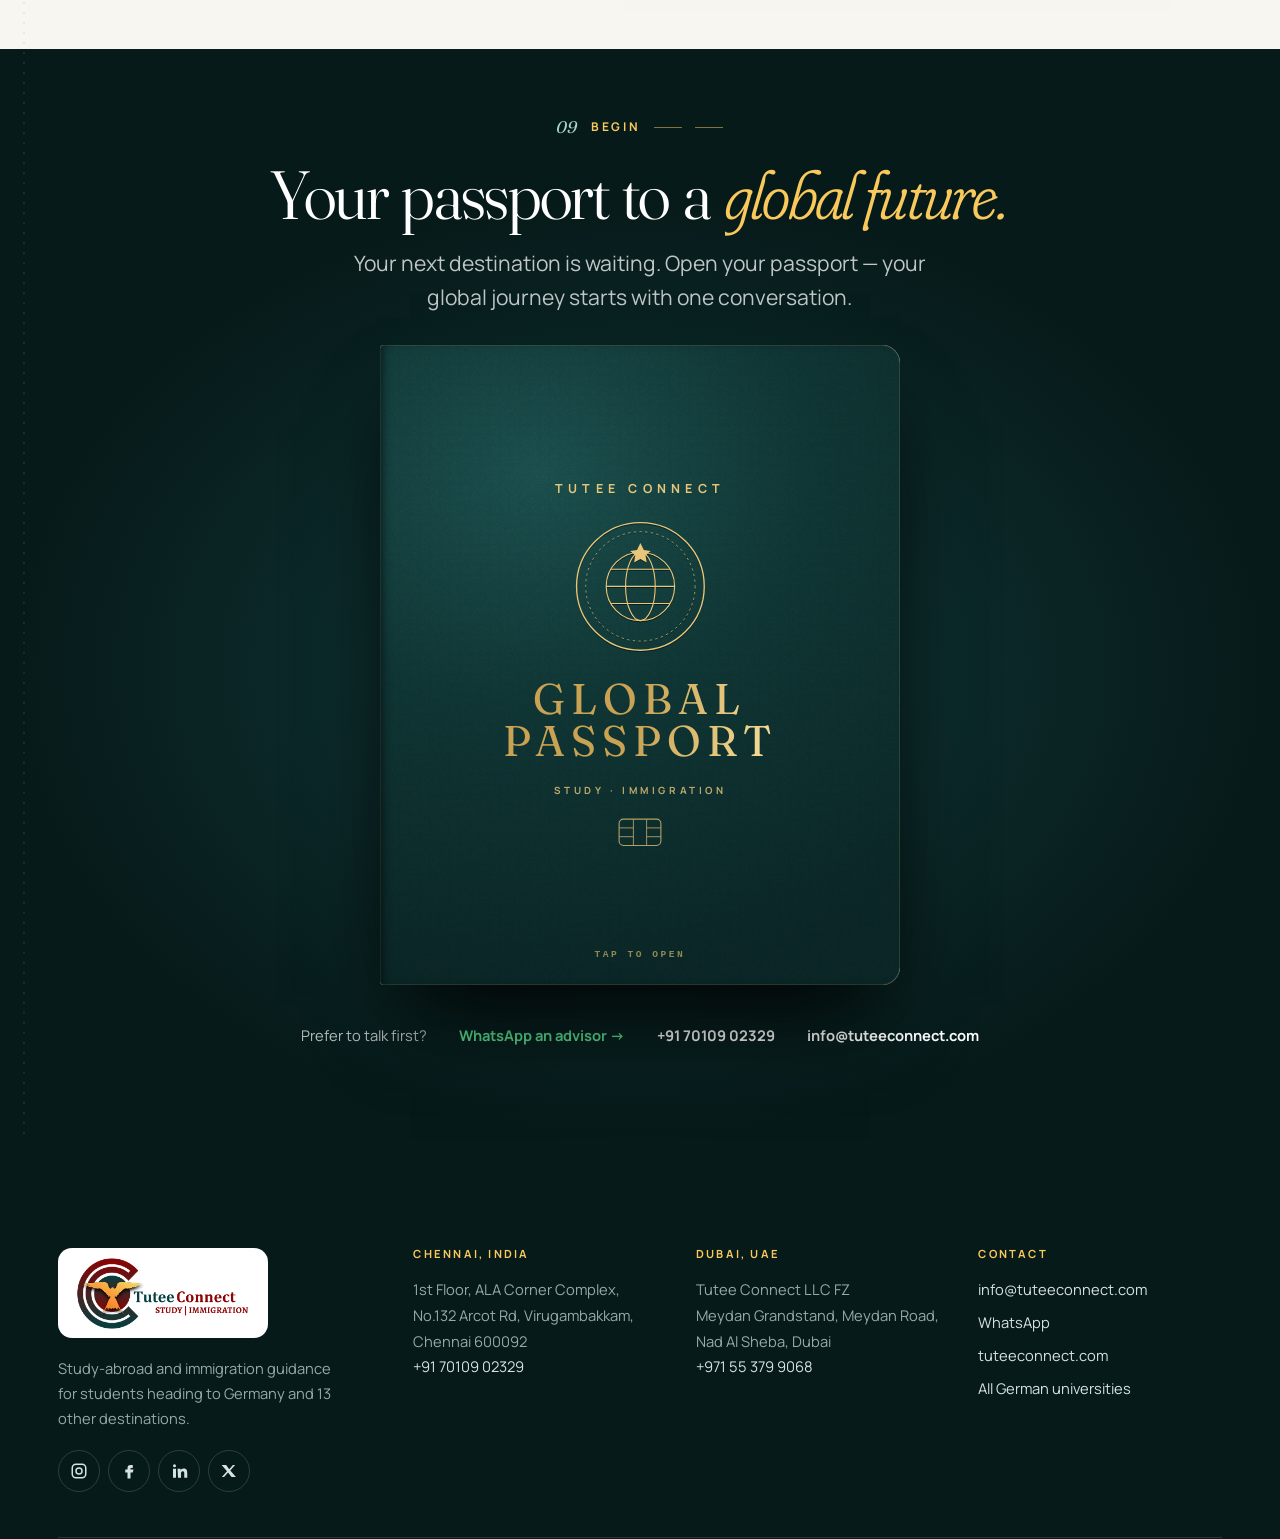
==== commit d7c33627: "UI changes header bar, ui buttons, hero cover visuals, free counselling form changes, phone call ale" ====
--- a/index.html
+++ b/index.html
@@ -262,14 +262,14 @@
             <p>DAAD and Deutschlandstipendium scholarships, and loans that can fund your blocked account through our banking partners.</p>
             <ul class="ticks"><li>DAAD and merit scholarships</li><li>Blocked account funding</li><li>Collateral and non-collateral loans</li></ul>
             <a class="tlink" href="#begin">Check loan eligibility →</a></div>
-          <div class="ph zoom"><img src="https://images.unsplash.com/photo-1554224155-6726b3ff858f?auto=format&fit=crop&w=160&q=80" srcset="https://images.unsplash.com/photo-1554224155-6726b3ff858f?auto=format&fit=crop&w=160&q=80 160w, https://images.unsplash.com/photo-1554224155-6726b3ff858f?auto=format&fit=crop&w=320&q=80 320w" sizes="150px" alt="Financial paperwork and a calculator on a desk" decoding="async" loading="lazy"></div>
+          <div class="ph zoom"><img src="https://images.unsplash.com/photo-1554224154-26032ffc0d07?auto=format&fit=crop&w=800&q=80" srcset="https://images.unsplash.com/photo-1554224154-26032ffc0d07?auto=format&fit=crop&w=400&q=80 400w, https://images.unsplash.com/photo-1554224154-26032ffc0d07?auto=format&fit=crop&w=800&q=80 800w, https://images.unsplash.com/photo-1554224154-26032ffc0d07?auto=format&fit=crop&w=1200&q=80 1200w" sizes="150px" alt="Education funding paperwork, a calculator and a pen on a desk" decoding="async" loading="lazy"></div>
         </article>
         <article class="mcard rv r2">
           <div><span class="mk">Earn while you learn</span><h3>Work as you study</h3>
             <p>International students can work 140 full days or 280 half days a year, with student jobs at the university on top.</p>
             <ul class="ticks"><li>Statutory minimum wage applies</li><li>Working-student roles in your field</li><li>Start repaying your loan early</li></ul>
             <a class="tlink" href="#begin">Plan my budget →</a></div>
-          <div class="ph zoom"><img src="https://images.unsplash.com/photo-1521737604893-d14cc237f11d?auto=format&fit=crop&w=160&q=80" srcset="https://images.unsplash.com/photo-1521737604893-d14cc237f11d?auto=format&fit=crop&w=160&q=80 160w, https://images.unsplash.com/photo-1521737604893-d14cc237f11d?auto=format&fit=crop&w=320&q=80 320w" sizes="150px" alt="Young professionals working together in a bright office" decoding="async" loading="lazy"></div>
+          <div class="ph zoom"><img src="https://images.unsplash.com/photo-1517245386807-bb43f82c33c4?auto=format&fit=crop&w=800&q=80" srcset="https://images.unsplash.com/photo-1517245386807-bb43f82c33c4?auto=format&fit=crop&w=400&q=80 400w, https://images.unsplash.com/photo-1517245386807-bb43f82c33c4?auto=format&fit=crop&w=800&q=80 800w, https://images.unsplash.com/photo-1517245386807-bb43f82c33c4?auto=format&fit=crop&w=1200&q=80 1200w" sizes="150px" alt="Young people working on laptops in a modern office" decoding="async" loading="lazy"></div>
         </article>
       </div>
     </div>
@@ -301,7 +301,7 @@
         <div class="ph path__img reveal-img zoom"><img src="https://images.unsplash.com/photo-1517048676732-d65bc937f952?auto=format&fit=crop&w=1600&q=80" srcset="https://images.unsplash.com/photo-1517048676732-d65bc937f952?auto=format&fit=crop&w=480&q=80 480w, https://images.unsplash.com/photo-1517048676732-d65bc937f952?auto=format&fit=crop&w=800&q=80 800w, https://images.unsplash.com/photo-1517048676732-d65bc937f952?auto=format&fit=crop&w=1200&q=80 1200w, https://images.unsplash.com/photo-1517048676732-d65bc937f952?auto=format&fit=crop&w=1600&q=80 1600w, https://images.unsplash.com/photo-1517048676732-d65bc937f952?auto=format&fit=crop&w=2200&q=80 2200w" sizes="(max-width:920px) 100vw, 45vw" alt="Colleagues in a modern workplace meeting" decoding="async" loading="lazy"></div>
         <aside class="family rv">
           <div class="family__head">
-            <div class="ph"><img src="https://images.unsplash.com/photo-1511632765486-a01980e01a18?auto=format&fit=crop&w=160&q=80" srcset="https://images.unsplash.com/photo-1511632765486-a01980e01a18?auto=format&fit=crop&w=160&q=80 160w, https://images.unsplash.com/photo-1511632765486-a01980e01a18?auto=format&fit=crop&w=320&q=80 320w" sizes="64px" alt="A group embracing at sunset" decoding="async" loading="lazy"></div>
+            <div class="ph"><img src="https://images.unsplash.com/photo-1511632765486-a01980e01a18?auto=format&fit=crop&w=800&q=80" srcset="https://images.unsplash.com/photo-1511632765486-a01980e01a18?auto=format&fit=crop&w=400&q=80 400w, https://images.unsplash.com/photo-1511632765486-a01980e01a18?auto=format&fit=crop&w=800&q=80 800w, https://images.unsplash.com/photo-1511632765486-a01980e01a18?auto=format&fit=crop&w=1200&q=80 1200w" sizes="64px" alt="A group embracing at sunset" decoding="async" loading="lazy"></div>
             <div><span class="kicker light">Relocating with family?</span><h3>We'll be straight with you.</h3></div>
           </div>
           <p>Bringing family on a student permit is possible only with enough funds and housing for everyone, which is hard on a student budget. The routes open up once you're working, and we plan that sequence with you from the start.</p>
@@ -327,11 +327,12 @@
     </div>
     <div class="st">
       <div class="st__media">
-        <div class="ph reveal-img zoom"><img src="https://images.unsplash.com/photo-1543269865-cbf427effbad?auto=format&fit=crop&w=1600&q=80" srcset="https://images.unsplash.com/photo-1543269865-cbf427effbad?auto=format&fit=crop&w=480&q=80 480w, https://images.unsplash.com/photo-1543269865-cbf427effbad?auto=format&fit=crop&w=800&q=80 800w, https://images.unsplash.com/photo-1543269865-cbf427effbad?auto=format&fit=crop&w=1200&q=80 1200w, https://images.unsplash.com/photo-1543269865-cbf427effbad?auto=format&fit=crop&w=1600&q=80 1600w, https://images.unsplash.com/photo-1543269865-cbf427effbad?auto=format&fit=crop&w=2200&q=80 2200w" sizes="(max-width:900px) 100vw, 40vw" alt="University students talking together outdoors" decoding="async" loading="lazy"></div>
+        <div class="ph reveal-img zoom"><img src="https://images.unsplash.com/photo-1556761175-5973dc0f32e7?auto=format&fit=crop&w=1600&q=80" srcset="https://images.unsplash.com/photo-1556761175-5973dc0f32e7?auto=format&fit=crop&w=480&q=80 480w, https://images.unsplash.com/photo-1556761175-5973dc0f32e7?auto=format&fit=crop&w=800&q=80 800w, https://images.unsplash.com/photo-1556761175-5973dc0f32e7?auto=format&fit=crop&w=1200&q=80 1200w, https://images.unsplash.com/photo-1556761175-5973dc0f32e7?auto=format&fit=crop&w=1600&q=80 1600w, https://images.unsplash.com/photo-1556761175-5973dc0f32e7?auto=format&fit=crop&w=2200&q=80 2200w" sizes="(max-width:900px) 100vw, 40vw" alt="A student in a one-to-one consultation with a counsellor, going through documents together" decoding="async" loading="lazy"></div>
         <div class="st__chip rv r2"><b>1:1</b><span>A dedicated counsellor from your first call to your first week</span></div>
       </div>
       <div class="qcard rv r1" id="qcard" aria-live="polite">
-        <div class="stars" aria-label="5 out of 5">★★★★★</div>
+        <div class="qtop"><div class="stars" role="img" aria-label="Rated 5 out of 5"><svg viewBox="0 0 20 20" aria-hidden="true"><path d="M10 1.6l2.5 5.3 5.8.7-4.3 4 1.1 5.8L10 14.6l-5.1 2.8 1.1-5.8-4.3-4 5.8-.7z"/></svg><svg viewBox="0 0 20 20" aria-hidden="true"><path d="M10 1.6l2.5 5.3 5.8.7-4.3 4 1.1 5.8L10 14.6l-5.1 2.8 1.1-5.8-4.3-4 5.8-.7z"/></svg><svg viewBox="0 0 20 20" aria-hidden="true"><path d="M10 1.6l2.5 5.3 5.8.7-4.3 4 1.1 5.8L10 14.6l-5.1 2.8 1.1-5.8-4.3-4 5.8-.7z"/></svg><svg viewBox="0 0 20 20" aria-hidden="true"><path d="M10 1.6l2.5 5.3 5.8.7-4.3 4 1.1 5.8L10 14.6l-5.1 2.8 1.1-5.8-4.3-4 5.8-.7z"/></svg><svg viewBox="0 0 20 20" aria-hidden="true"><path d="M10 1.6l2.5 5.3 5.8.7-4.3 4 1.1 5.8L10 14.6l-5.1 2.8 1.1-5.8-4.3-4 5.8-.7z"/></svg></div><span class="qtag" id="q-tag"></span></div>
+        <svg class="qmark" viewBox="0 0 64 48" aria-hidden="true"><path d="M0 48V29.5C0 13.8 8.6 3.9 25.3 0l2.6 6.1C19.4 8.9 15 14.4 14.6 22.3H27V48zm36 0V29.5C36 13.8 44.6 3.9 61.3 0l2.6 6.1C55.4 8.9 51 14.4 50.6 22.3H63V48z"/></svg>
         <blockquote id="q"></blockquote>
         <div class="who"><span class="who__av" id="q-av" aria-hidden="true"></span><div><b id="q-n"></b><span id="q-m"></span></div></div>
         <div class="qnav"><button type="button" id="q-prev" aria-label="Previous story">←</button><button type="button" id="q-next" aria-label="Next story">→</button><div class="qdots" id="qdots"></div></div>
@@ -386,7 +387,7 @@
 <!-- 09 BEGIN — passport consultation -->
 <section class="sec pp" id="begin" aria-labelledby="pp-t" data-stage="Begin">
   <div class="wrap">
-    <div class="pp__head">
+    <div class="pp__head" data-scroll-anchor="#begin .pp__scene">
       <span class="kicker light rv"><span class="n">09</span>Begin</span>
       <h2 id="pp-t" class="split">Your passport to a <em>global future.</em></h2>
       <p class="lead rv r1">Your next destination is waiting. Open your passport — your global journey starts with one conversation.</p>
@@ -422,7 +423,7 @@
               <div class="pass__status" id="p-status" role="alert"></div>
               <p class="page__small">Your details stay private and are only used to contact you about your study plans. <a href="https://tuteeconnect.com/privacy-policy.html">Privacy Policy</a></p>
             </form>
-            <div class="pp__done" role="status"><b>Visa granted — to your first conversation.</b> Danke, <span id="done-n">friend</span>! An advisor will call you shortly. <a href="https://wa.me/917010902329" target="_blank" rel="noopener">Continue on WhatsApp →</a></div>
+            <div class="pp__done" role="status" tabindex="-1"><svg class="pp__tick" viewBox="0 0 52 52" aria-hidden="true"><circle cx="26" cy="26" r="24"/><path d="M15 27l7.5 7.5L38 19"/></svg><h3 class="pp__dt">Your journey starts here.</h3><p>Thank you<span id="done-n"></span>! Your free counselling request has been submitted successfully.</p><p>Our Tutee Connect advisor will review your details and contact you shortly to discuss your Germany study plans.</p><p class="pp__next"><span>Optional next step:</span> <a href="https://wa.me/917010902329?text=Hi%20Tutee%20Connect%2C%20I%20just%20submitted%20the%20free%20counselling%20form%20for%20Germany." target="_blank" rel="noopener">Continue on WhatsApp →</a></p></div>
             <div class="mrz mono" aria-hidden="true">P&lt;TUTEE&lt;&lt;GLOBAL&lt;JOURNEY&lt;&lt;&lt;&lt;&lt;&lt;&lt;&lt;&lt;DEU2026&lt;&lt;&lt;</div>
           </div>
         </div>
@@ -496,8 +497,16 @@
 </footer>
 
 <div class="pill" id="pill"><span>Your Germany plan — <b>free</b></span><a class="btn btn--sm" href="#begin">Get free counselling <span class="ar" aria-hidden="true"><svg width="16" height="16" viewBox="0 0 24 24" fill="none" stroke="currentColor" stroke-width="2.2"><path d="M5 12h14M13 6l6 6-6 6"/></svg></span></a></div>
-<a class="wa" id="wa" href="https://wa.me/917010902329?text=Hi%20Tutee%20Connect%2C%20I%27d%20like%20to%20study%20in%20Germany." target="_blank" rel="noopener" aria-label="Chat with us on WhatsApp">
-  <svg width="26" height="26" viewBox="0 0 24 24" fill="currentColor"><path d="M12 2a10 10 0 0 0-8.6 15l-1.4 5 5.2-1.4A10 10 0 1 0 12 2zm5.5 12.4c-.3-.1-1.7-.8-2-.9-.3-.1-.5-.1-.7.1-.2.3-.8.9-.9 1.1-.2.2-.3.2-.6.1-.3-.1-1.2-.5-2.3-1.4-.9-.8-1.4-1.7-1.6-2-.2-.3 0-.5.1-.6l.4-.5.3-.5c.1-.2 0-.4 0-.5l-.9-2.2c-.2-.6-.5-.5-.7-.5h-.6c-.2 0-.5.1-.8.4-.3.3-1 1-1 2.5s1.1 2.9 1.2 3.1c.1.2 2.1 3.2 5.1 4.5 2.5 1 3 .8 3.6.7.6-.1 1.7-.7 2-1.4.2-.7.2-1.2.2-1.4-.1-.1-.3-.2-.6-.3z"/></svg></a>
+<div class="wa" id="wa">
+  <div class="wa__panel" id="wa-panel" role="dialog" aria-label="WhatsApp Tutee Connect" hidden>
+    <div class="wa__top"><svg viewBox="0 0 32 32" width="28" height="28" aria-hidden="true"><path d="M16 3.5A12.4 12.4 0 0 0 5.3 22.3L3.6 28.4l6.3-1.6A12.4 12.4 0 1 0 16 3.5z" fill="#fff"/><path d="M16 5.6a10.3 10.3 0 0 0-8.8 15.7l.3.4-1 3.7 3.8-1 .4.2A10.3 10.3 0 1 0 16 5.6z" fill="#25d366"/><path d="M12.3 10.4c-.3-.6-.5-.6-.8-.6h-.7c-.2 0-.6.1-.9.4-.3.3-1.2 1.2-1.2 2.9s1.2 3.3 1.4 3.6c.2.2 2.4 3.8 5.9 5.2 2.9 1.1 3.5.9 4.1.9.6-.1 2-.8 2.3-1.6.3-.8.3-1.5.2-1.6-.1-.1-.3-.2-.7-.4l-2.3-1.1c-.3-.1-.5-.2-.8.2l-1 1.3c-.2.2-.4.3-.7.1-.3-.2-1.4-.5-2.7-1.7-1-.9-1.7-2-1.9-2.3-.2-.3 0-.5.1-.7l.6-.7c.2-.2.2-.4.3-.6.1-.2 0-.5 0-.6l-1.2-2.7z" fill="#fff"/></svg><div><b>Tutee Connect</b><span>Germany study advisors · usually reply on WhatsApp</span></div><button type="button" class="wa__x" aria-label="Close">×</button></div>
+    <p class="wa__msg">Hi! Planning to study in Germany? Our team is here to help — universities, APS, blocked account and visa.</p>
+    <!-- WhatsApp business number: 917010902329 (also used in the page's other WhatsApp links) -->
+    <a class="wa__go" href="https://wa.me/917010902329?text=Hi%20Tutee%20Connect%2C%20I%27m%20planning%20to%20study%20in%20Germany%20and%20would%20like%20some%20guidance." target="_blank" rel="noopener">Continue on WhatsApp <span aria-hidden="true">→</span></a>
+  </div>
+  <span class="wa__tip" aria-hidden="true">Chat with our Germany advisor</span>
+  <button type="button" class="wa__fab" aria-expanded="false" aria-controls="wa-panel" aria-label="Chat with our Germany advisor on WhatsApp"><svg viewBox="0 0 32 32" width="28" height="28" aria-hidden="true"><path d="M16 3.5A12.4 12.4 0 0 0 5.3 22.3L3.6 28.4l6.3-1.6A12.4 12.4 0 1 0 16 3.5z" fill="#fff"/><path d="M16 5.6a10.3 10.3 0 0 0-8.8 15.7l.3.4-1 3.7 3.8-1 .4.2A10.3 10.3 0 1 0 16 5.6z" fill="#25d366"/><path d="M12.3 10.4c-.3-.6-.5-.6-.8-.6h-.7c-.2 0-.6.1-.9.4-.3.3-1.2 1.2-1.2 2.9s1.2 3.3 1.4 3.6c.2.2 2.4 3.8 5.9 5.2 2.9 1.1 3.5.9 4.1.9.6-.1 2-.8 2.3-1.6.3-.8.3-1.5.2-1.6-.1-.1-.3-.2-.7-.4l-2.3-1.1c-.3-.1-.5-.2-.8.2l-1 1.3c-.2.2-.4.3-.7.1-.3-.2-1.4-.5-2.7-1.7-1-.9-1.7-2-1.9-2.3-.2-.3 0-.5.1-.7l.6-.7c.2-.2.2-.4.3-.6.1-.2 0-.5 0-.6l-1.2-2.7z" fill="#fff"/></svg></button>
+</div>
 <nav class="mbar" id="mbar" aria-label="Quick contact">
   <a class="ic" href="tel:+917010902329" aria-label="Call"><svg width="20" height="20" viewBox="0 0 24 24" fill="none" stroke="currentColor" stroke-width="2"><path d="M22 16.9v3a2 2 0 0 1-2.2 2 19.8 19.8 0 0 1-8.6-3.1 19.5 19.5 0 0 1-6-6A19.8 19.8 0 0 1 2.1 4.2 2 2 0 0 1 4.1 2h3a2 2 0 0 1 2 1.7c.1.9.4 1.8.7 2.7a2 2 0 0 1-.5 2.1L8 9.8a16 16 0 0 0 6 6l1.3-1.3a2 2 0 0 1 2.1-.4c.9.3 1.8.6 2.7.7a2 2 0 0 1 1.7 2z"/></svg></a>
   <a class="ic ic-wa" href="https://wa.me/917010902329" target="_blank" rel="noopener" aria-label="WhatsApp"><svg width="22" height="22" viewBox="0 0 24 24" fill="currentColor"><path d="M12 2a10 10 0 0 0-8.6 15l-1.4 5 5.2-1.4A10 10 0 1 0 12 2z"/></svg></a>
@@ -513,6 +522,8 @@
 <script src="assets/js/globe5.js" defer></script>
 <script src="assets/js/unis-de.js" defer></script>
 <script src="assets/js/app.js" defer></script>
+<script src="assets/js/form-ui.js" defer></script>
+<script src="assets/js/perf.js" defer></script>
 <script src="assets/js/advisor.js" defer></script>
 </body>
 </html>
--- a/assets/css/style.css
+++ b/assets/css/style.css
@@ -1548,3 +1548,166 @@
 .brand__plate{position:relative}
 .brand__plate::before{content:"";position:absolute;inset:-14px -22px;z-index:-1;background:radial-gradient(closest-side,rgba(251,246,234,.85),rgba(251,246,234,.45) 60%,rgba(251,246,234,0));filter:blur(2px)}
 .brand{isolation:isolate}
+
+/* ===== v42 — premium teal-charcoal glass header + frosted logo chip (no gold) ===== */
+.hdr,.hdr.solid{background:linear-gradient(180deg,rgba(14,46,46,.58) 0%,rgba(9,30,31,.46) 60%,rgba(8,24,25,.34) 100%);backdrop-filter:blur(20px) saturate(1.5);-webkit-backdrop-filter:blur(20px) saturate(1.5);border-bottom:1px solid rgba(255,255,255,.07);box-shadow:inset 0 1px 0 rgba(255,255,255,.09),0 18px 40px -28px rgba(0,0,0,.75)}
+.hdr::before{background:linear-gradient(100deg,rgba(255,255,255,.06),rgba(255,255,255,0) 32%,rgba(120,190,180,.05) 72%,rgba(255,255,255,0))}
+.hdr::after{background:linear-gradient(90deg,transparent,rgba(160,215,205,.22) 25%,rgba(160,215,205,.22) 75%,transparent)}
+.hdr nav a::after{background:rgba(190,230,222,.85)}
+/* v43 — the logo PNG is genuinely transparent; no chip/box. A soft, feathered light pool in the
+   glass behind it (not a panel, nothing applied to the logo) lifts the dark teal/maroon lettering. */
+.brand__plate{position:relative;display:inline-block;padding:0;border:0;border-radius:0;background:none;box-shadow:none;backdrop-filter:none;-webkit-backdrop-filter:none}
+.brand__plate::before{content:none}
+.brand__plate img{display:block;filter:none;opacity:1}
+.brand{isolation:isolate}
+
+/* ===== v44 — no glass: cinematic gradient that continues the hero (#02080a + teal globe light) ===== */
+.hdr,.hdr.solid{backdrop-filter:none;-webkit-backdrop-filter:none;border-bottom:0;box-shadow:none;
+  background:
+    radial-gradient(70% 160% at 62% -60%,rgba(26,74,72,.42) 0%,rgba(26,74,72,0) 70%),
+    linear-gradient(90deg,rgba(2,8,10,.55) 0%,rgba(2,8,10,0) 35%),
+    linear-gradient(180deg,rgba(11,38,39,.92) 0%,rgba(7,24,26,.86) 45%,rgba(2,8,10,.0) 100%)}
+.hdr::before{background:none}
+.hdr::after{background:none}
+/* no hard bottom edge: line removed, bottom tone matches hero top (#02080a) */
+.brand__plate,.brand__plate::before{background:none;box-shadow:none;border:0;backdrop-filter:none;-webkit-backdrop-filter:none}
+.brand__plate::before{content:none}
+/* once scrolled past the hero, keep the same palette but fully opaque so nav stays readable over light sections */
+.hdr.solid{background:radial-gradient(70% 160% at 62% -60%,rgba(26,74,72,.42) 0%,rgba(26,74,72,0) 70%),linear-gradient(180deg,#0b2627 0%,#071a1b 100%)}
+/* v46 — behind the logo the gradient deepens to the hero's own near-black (#02080a), so the
+   maroon/teal lettering separates from the teal; it widens smoothly into teal — no panel, no light. */
+.hdr{background:
+    radial-gradient(60% 150% at 62% -60%,rgba(26,74,72,.40) 0%,rgba(26,74,72,0) 70%),
+    linear-gradient(90deg,rgba(2,8,10,.96) 0%,rgba(2,8,10,.80) 14%,rgba(2,8,10,.35) 28%,rgba(2,8,10,0) 42%),
+    linear-gradient(180deg,rgba(11,38,39,.90) 0%,rgba(7,24,26,.82) 45%,rgba(2,8,10,0) 100%)}
+.hdr.solid{background:
+    radial-gradient(60% 150% at 62% -60%,rgba(26,74,72,.42) 0%,rgba(26,74,72,0) 70%),
+    linear-gradient(90deg,#02080a 0%,#03100f 14%,#071c1d 30%,#0a2425 50%,#0a2223 75%,#06171a 100%)}
+
+/* v47 — Begin: less dead space above the heading so heading + passport frame together */
+.pp{padding-top:clamp(3rem,7vh,5.5rem)}
+.pp__head{margin-bottom:clamp(1.6rem,3.5vh,3rem)}
+.pp__head .lead{margin-bottom:0}
+@media (min-width:861px) and (max-height:860px){
+  .pp__head h2{font-size:clamp(2.4rem,7vh,3.6rem)}
+  .pp__head .lead{font-size:1rem}
+  .pp__head{margin-bottom:1.4rem}
+}
+
+/* v48 — short desktop screens: scale the open passport so heading + whole passport frame together */
+@media (min-width:861px) and (max-height:820px){ .pp__scene{zoom:.84} .pp{padding-top:2.5rem} }
+
+/* ===== v49 — passport form: custom dropdowns, live validation, WhatsApp panel ===== */
+.dd-native{position:absolute!important;width:1px!important;height:1px!important;opacity:0;pointer-events:none;overflow:hidden;clip:rect(0 0 0 0)}
+.dd{position:relative}
+.dd__btn{width:100%;height:48px;display:flex;align-items:center;gap:.55rem;border:0;border-bottom:1.5px solid #d9cfbc;background:transparent;padding:0 .1rem;font:600 1.02rem/1 var(--mono);color:var(--teal-deep);cursor:pointer;text-align:left;transition:border-color .3s}
+.dd__v{display:flex;align-items:center;gap:.5rem;flex:1;min-width:0;white-space:nowrap;overflow:hidden;text-overflow:ellipsis}
+.dd__chev{flex:none;color:#760d0d;transition:transform .35s var(--ease)}
+.dd.open .dd__chev{transform:rotate(180deg)}
+.dd__btn:hover{border-color:#c9b99c}
+.dd__btn:focus-visible,.dd.open .dd__btn{outline:none;border-color:var(--orange)}
+.dd__pop{position:absolute;left:0;top:calc(100% + 8px);z-index:30;min-width:100%;background:#fffdf8;border:1px solid rgba(18,58,58,.14);border-radius:14px;box-shadow:0 24px 48px -20px rgba(7,26,26,.45),0 4px 12px -6px rgba(7,26,26,.18);padding:6px;opacity:0;transform:translateY(-6px) scale(.98);transform-origin:top left;transition:opacity .18s ease,transform .22s var(--ease)}
+.dd.up .dd__pop{top:auto;bottom:calc(100% + 8px);transform-origin:bottom left}
+.dd.in .dd__pop{opacity:1;transform:none}
+.dd__l{list-style:none;margin:0;padding:0;max-height:min(260px,42vh);overflow:auto;overscroll-behavior:contain;outline:none}
+.dd__l li{display:flex;align-items:center;gap:.6rem;padding:.62rem .7rem;border-radius:9px;font:500 .95rem/1.2 var(--sans,inherit);color:var(--teal-deep);cursor:pointer;transition:background .15s,color .15s}
+.dd__l li.act{background:rgba(18,58,58,.07)}
+.dd__l li[aria-selected="true"]{background:rgba(118,13,13,.07);color:#760d0d;font-weight:650}
+.dd__t{flex:1;white-space:nowrap}
+.dd__c{font:600 .85rem/1 var(--mono);color:#6d7b78}
+.dd__l li[aria-selected="true"] .dd__c{color:#760d0d}
+.dd__tick{flex:none;color:#760d0d;opacity:0;transform:scale(.6);transition:opacity .2s,transform .2s}
+.dd__l li[aria-selected="true"] .dd__tick{opacity:1;transform:none}
+.fl{flex:none;border-radius:2.5px;box-shadow:0 0 0 1px rgba(7,26,26,.12)}
+.dd__s{display:flex;align-items:center;gap:.5rem;margin:2px 2px 6px;padding:0 .7rem;height:38px;border-radius:9px;background:rgba(18,58,58,.05);color:#6d7b78}
+.dd__s input{flex:1;height:100%;border:0!important;background:transparent;font:500 .9rem/1 var(--sans,inherit)!important;color:var(--teal-deep);padding:0!important}
+.dd__s input:focus{outline:none}
+.dd__none{margin:0;padding:.7rem;font-size:.85rem;color:#8a8f8c}
+.dd--cc .dd__pop{width:290px}
+.dd--cc .dd__btn{gap:.35rem}
+.ph2{grid-template-columns:104px 1fr}
+@media (max-width:520px){.dd--cc .dd__pop{width:min(290px,calc(100vw - 48px))}}
+/* validation */
+.pf .err{font-weight:600;letter-spacing:.005em;color:#b3261e}
+.pf.bad input,.pf.bad .dd__btn{border-color:#c8382a}
+.pf.ok input{border-color:#2a7a62}
+.pf.ok>label::after{content:"";display:inline-block;width:12px;height:12px;margin-left:.4rem;vertical-align:-1px;background:url("data:image/svg+xml,%3Csvg xmlns='http://www.w3.org/2000/svg' viewBox='0 0 16 16'%3E%3Ccircle cx='8' cy='8' r='8' fill='%232a7a62'/%3E%3Cpath d='M4.6 8.3l2.2 2.1 4.6-4.6' fill='none' stroke='%23fff' stroke-width='1.8' stroke-linecap='round' stroke-linejoin='round'/%3E%3C/svg%3E") center/contain no-repeat;animation:okpop .3s var(--ease)}
+@keyframes okpop{from{transform:scale(.4);opacity:0}}
+/* WhatsApp */
+.wa{position:fixed;right:1.5rem;bottom:1.5rem;z-index:61;width:auto;height:auto;display:block;background:none;box-shadow:none;transform:none;border-radius:0;pointer-events:none}
+.wa:hover{transform:none}
+.wa__fab{pointer-events:auto;position:relative;width:60px;height:60px;border-radius:50%;border:0;display:grid;place-items:center;background:#25d366;cursor:pointer;box-shadow:0 14px 30px -12px rgba(37,211,102,.7),0 0 0 0 rgba(37,211,102,.35);transform:scale(0) rotate(-20deg);transition:transform .6s var(--ease),box-shadow .35s}
+.wa.on .wa__fab{transform:none}
+.wa__fab svg{width:32px;height:32px}
+.wa__fab:hover{transform:scale(1.07);box-shadow:0 18px 36px -12px rgba(37,211,102,.8),0 0 0 8px rgba(37,211,102,.14)}
+.wa__fab:focus-visible{outline:3px solid #fff;outline-offset:3px}
+.wa__fab svg path:nth-child(1){fill:#fff}.wa__fab svg path:nth-child(2){fill:#25d366}
+.wa__tip{position:absolute;right:72px;bottom:15px;white-space:nowrap;padding:.5rem .8rem;border-radius:10px;background:#fffdf8;color:var(--teal-deep);font:600 .82rem/1 var(--sans,inherit);box-shadow:0 12px 28px -14px rgba(0,0,0,.5);opacity:0;transform:translateX(6px);transition:opacity .2s,transform .25s var(--ease)}
+.wa.on .wa__fab:hover+.wa__tip,.wa.on .wa__fab:focus-visible+.wa__tip{opacity:1;transform:none}
+.wa__fab{order:2}.wa__tip{order:1}
+.wa.open .wa__tip{opacity:0!important}
+.wa__panel{pointer-events:auto;position:absolute;right:0;bottom:76px;width:min(320px,calc(100vw - 32px));background:#fffdf8;border-radius:18px;overflow:hidden;box-shadow:0 30px 60px -24px rgba(0,0,0,.6),0 0 0 1px rgba(18,58,58,.08);transform-origin:bottom right;animation:wapop .28s var(--ease)}
+@keyframes wapop{from{opacity:0;transform:translateY(8px) scale(.96)}}
+.wa__top{display:flex;align-items:center;gap:.7rem;padding:.95rem 1rem;background:linear-gradient(135deg,#0b2828,#123a3a);color:#fff}
+.wa__top svg{flex:none;width:34px;height:34px}
+.wa__top b{display:block;font-size:.95rem}
+.wa__top span{display:block;font-size:.74rem;opacity:.75;margin-top:.15rem}
+.wa__x{margin-left:auto;align-self:flex-start;width:28px;height:28px;border-radius:50%;border:0;background:rgba(255,255,255,.12);color:#fff;font-size:1.2rem;line-height:1;cursor:pointer}
+.wa__x:hover{background:rgba(255,255,255,.22)}
+.wa__msg{margin:1rem 1rem .9rem;padding:.8rem .9rem;border-radius:4px 14px 14px 14px;background:#eef5f1;color:#1d3b36;font-size:.9rem;line-height:1.45}
+.wa__go{display:flex;align-items:center;justify-content:center;gap:.5rem;margin:0 1rem 1rem;height:46px;border-radius:999px;background:#25d366;color:#053b1d;font-weight:700;text-decoration:none;transition:filter .2s,transform .2s}
+.wa__go:hover{filter:brightness(1.05);transform:translateY(-1px)}
+@media (max-width:760px){.wa{display:none}}
+@media (prefers-reduced-motion:reduce){.dd__pop,.wa__fab,.wa__panel,.dd__chev{transition:none;animation:none}}
+.ph2{grid-template-columns:116px 1fr}
+.pf .ph2{grid-template-columns:112px 1fr}
+.dd--cc .dd__btn{font-size:.98rem}
+.wa__tip{right:74px;bottom:18px}
+.wa.on:has(.wa__fab:hover) .wa__tip,.wa.on:has(.wa__fab:focus-visible) .wa__tip{opacity:1;transform:none}
+
+/* v51 — testimonial: SVG star rating with a staggered fill, tag, editorial quote mark */
+.qtop{display:flex;align-items:center;gap:1rem;flex-wrap:wrap;margin-bottom:1.1rem}
+.qcard .stars{display:inline-flex;gap:4px;letter-spacing:0;font-size:0}
+.qcard .stars svg{width:17px;height:17px;fill:var(--orange);opacity:.25;transform:scale(.6)}
+.qcard.rate .stars svg{animation:starin .5s var(--ease) forwards}
+.qcard.rate .stars svg:nth-child(2){animation-delay:.07s}.qcard.rate .stars svg:nth-child(3){animation-delay:.14s}.qcard.rate .stars svg:nth-child(4){animation-delay:.21s}.qcard.rate .stars svg:nth-child(5){animation-delay:.28s}
+@keyframes starin{0%{opacity:.25;transform:scale(.6)}60%{opacity:1;transform:scale(1.18)}100%{opacity:1;transform:scale(1)}}
+.qtag{display:inline-flex;align-items:center;gap:.45rem;padding:.38rem .75rem .38rem .6rem;border-radius:999px;border:1px solid rgba(118,13,13,.22);background:rgba(118,13,13,.05);color:var(--maroon,#760d0d);font:700 .68rem/1 var(--sans);letter-spacing:.14em;text-transform:uppercase;transition:opacity .3s}
+.qtag::before{content:"";width:6px;height:6px;border-radius:50%;background:var(--orange)}
+.qcard.out .qtag{opacity:0}
+.qmark{display:block;width:46px;height:auto;margin:0 0 .9rem -2px;fill:var(--maroon,#760d0d);opacity:.9;transform-origin:left bottom;transition:transform .5s var(--ease),opacity .4s}
+.qcard.out .qmark{transform:translateY(6px) scale(.92);opacity:.3}
+.qcard .qmark+blockquote::before,.qcard blockquote::before{content:none}
+@media (prefers-reduced-motion:reduce){.qcard .stars svg{opacity:1;transform:none;animation:none!important}}
+.qmark{width:36px;opacity:.8}
+
+
+
+
+
+/* v67 — counselling-request confirmation (replaces "Visa granted") */
+.pp__done{padding:1.4rem 1.4rem 1.3rem;border-radius:16px;background:linear-gradient(180deg,#eef6f1,#e6f1ea);border:1px solid rgba(20,92,52,.14);color:#1d3b33;font-size:.93rem;line-height:1.6;outline:none}
+.book.ok .pp__done{display:block;animation:doneIn .7s var(--ease) both}
+.pp__done>*{animation:doneIn .6s var(--ease) both}
+.pp__dt{animation-delay:.25s!important}.pp__done p:nth-of-type(1){animation-delay:.35s!important}.pp__done p:nth-of-type(2){animation-delay:.45s!important}.pp__next{animation-delay:.55s!important}
+@keyframes doneIn{from{opacity:0;transform:translateY(8px)}}
+.pp__tick{width:44px;height:44px;display:block;margin-bottom:.8rem}
+.pp__tick circle{fill:none;stroke:#2a7a62;stroke-width:2.5;stroke-dasharray:151;stroke-dashoffset:151;animation:tkc .7s .1s var(--ease) forwards}
+.pp__tick path{fill:none;stroke:#2a7a62;stroke-width:3.2;stroke-linecap:round;stroke-linejoin:round;stroke-dasharray:36;stroke-dashoffset:36;animation:tkc .45s .65s var(--ease) forwards}
+@keyframes tkc{to{stroke-dashoffset:0}}
+.pp__dt{font:400 1.45rem/1.15 var(--display);color:var(--teal-deep);margin:0 0 .55rem;letter-spacing:-.01em}
+.pp__done p{margin:0 0 .5rem}
+.pp__next{margin-top:.9rem!important;padding-top:.8rem;border-top:1px solid rgba(20,92,52,.14);font-size:.88rem}
+.pp__next span{color:#5d7068}
+.pp__done a{color:#145c34;font-weight:800;text-underline-offset:3px}
+@media (prefers-reduced-motion:reduce){.pp__done,.pp__done>*,.pp__tick *{animation:none!important;stroke-dashoffset:0!important}}
+
+/* v68 perf — loops pause off screen; heavy layers hinted */
+.is-off,.is-off *,.is-off *::before,.is-off *::after{animation-play-state:paused!important}
+#globe{will-change:auto;contain:strict}
+.h4__globe{contain:layout paint}
+/* perf: the expanding CTA band now animates a clip (paint only) instead of its width (layout every frame) */
+.band__frame{width:100%!important;clip-path:inset(0 calc(var(--w,30%) / 2) round var(--br,28px));transition:clip-path .12s linear}
+@media (max-width:760px){.band__frame{clip-path:inset(0 calc(var(--w,12%) / 2) round var(--br,28px))}}
+.st__media .ph img{width:100%;height:100%;object-fit:cover}
+.qcard blockquote{min-height:6.4em}
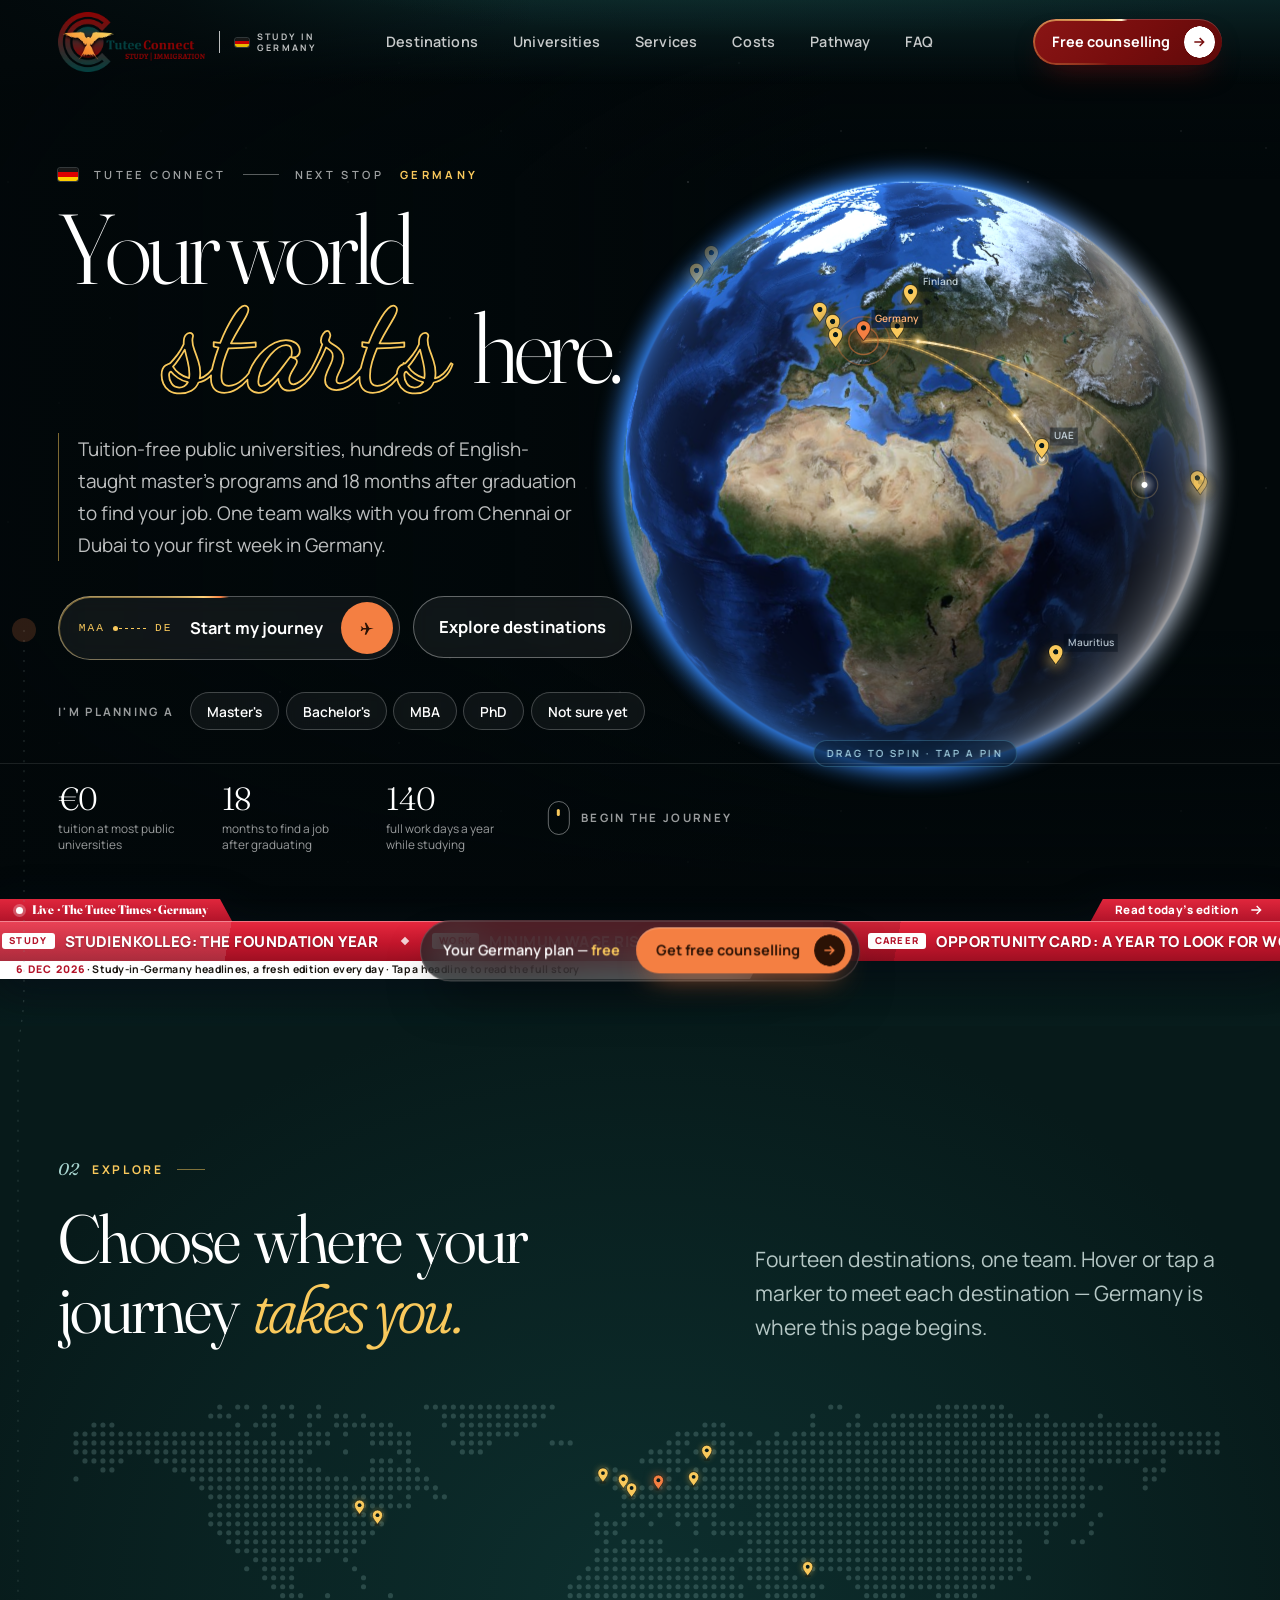
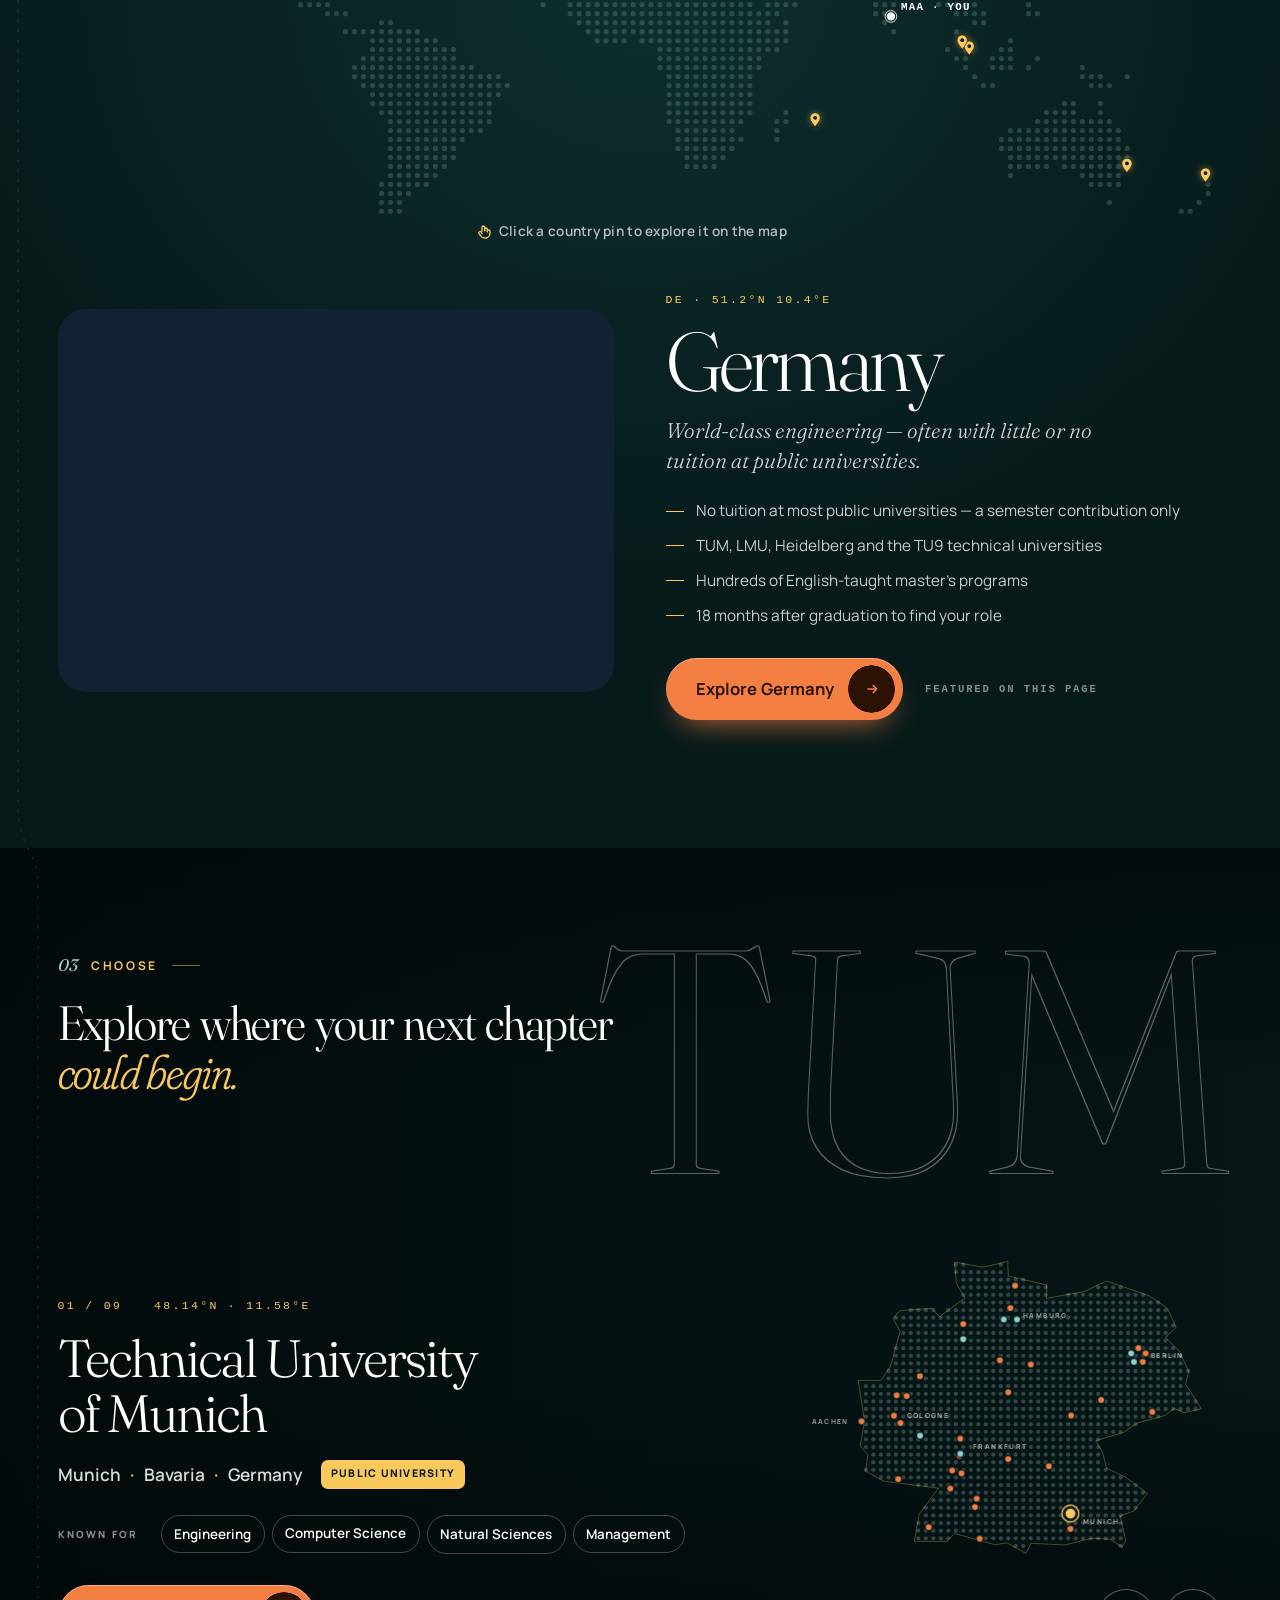
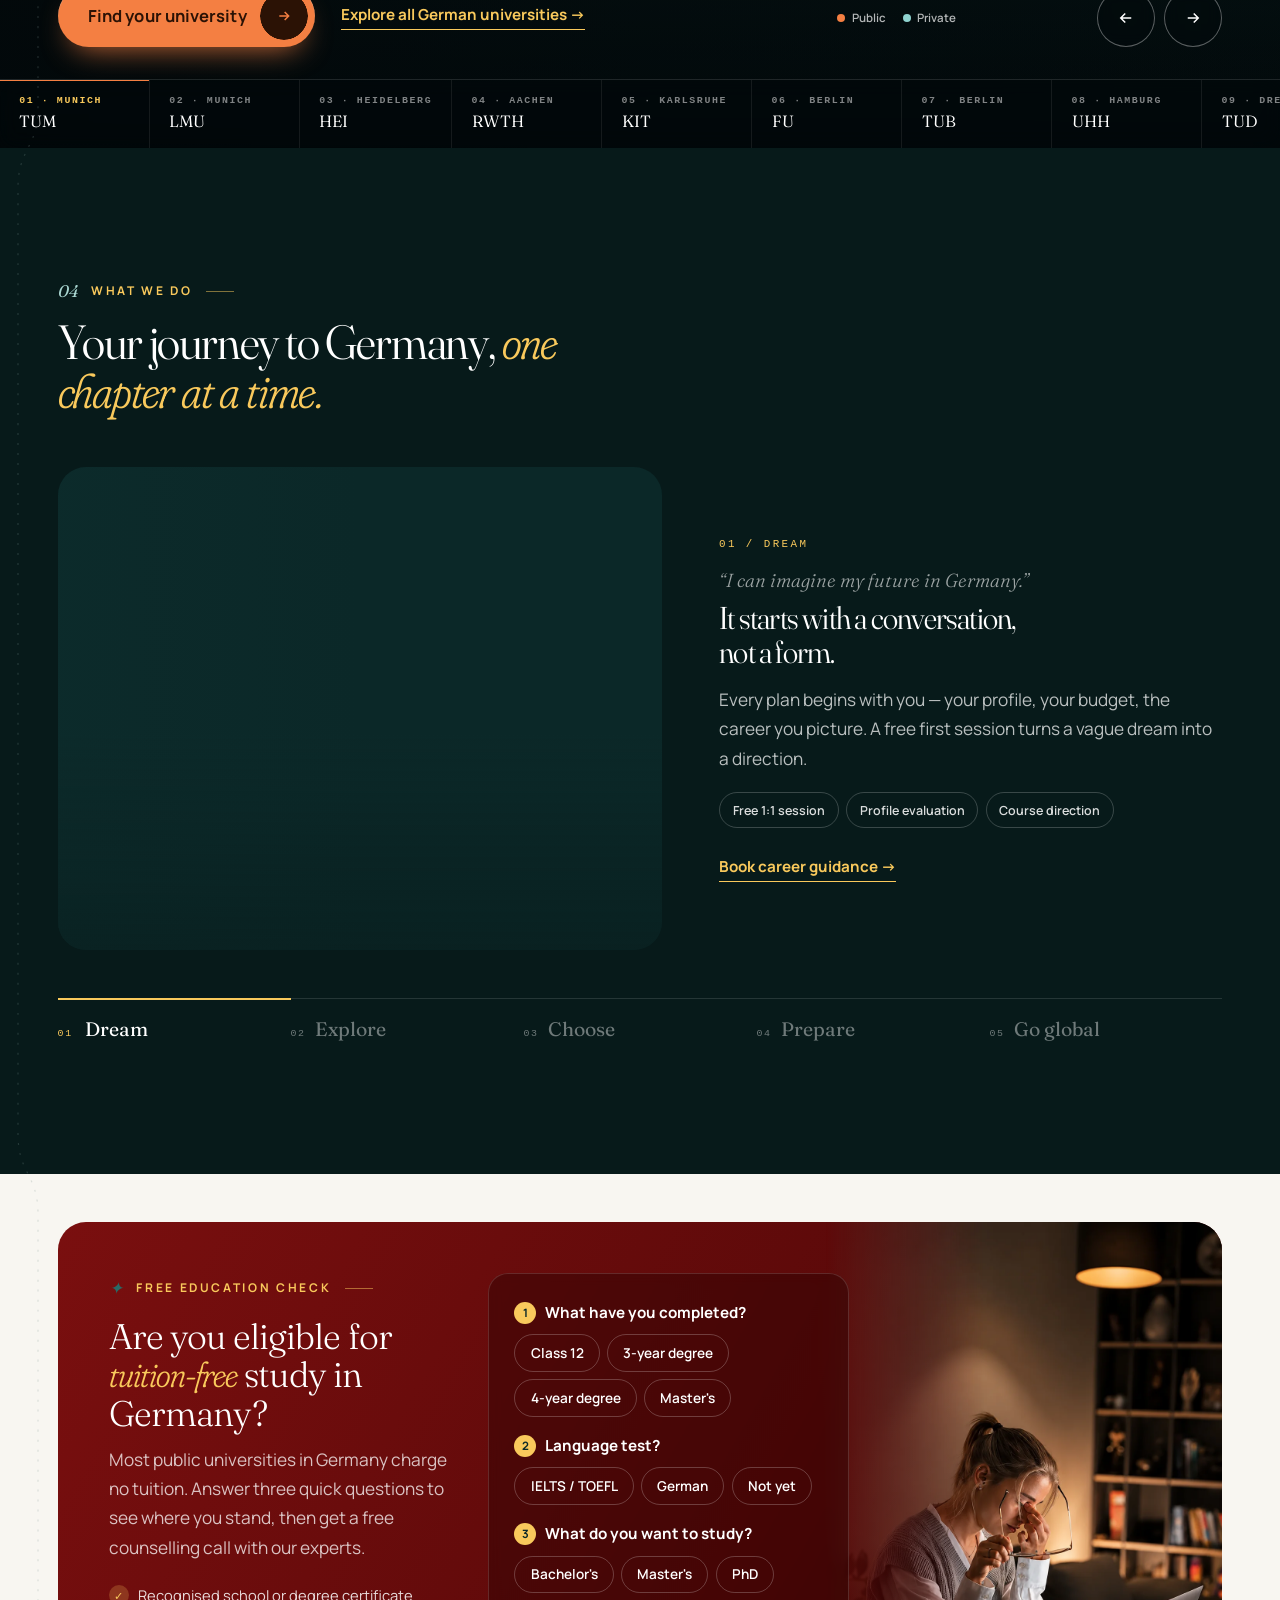
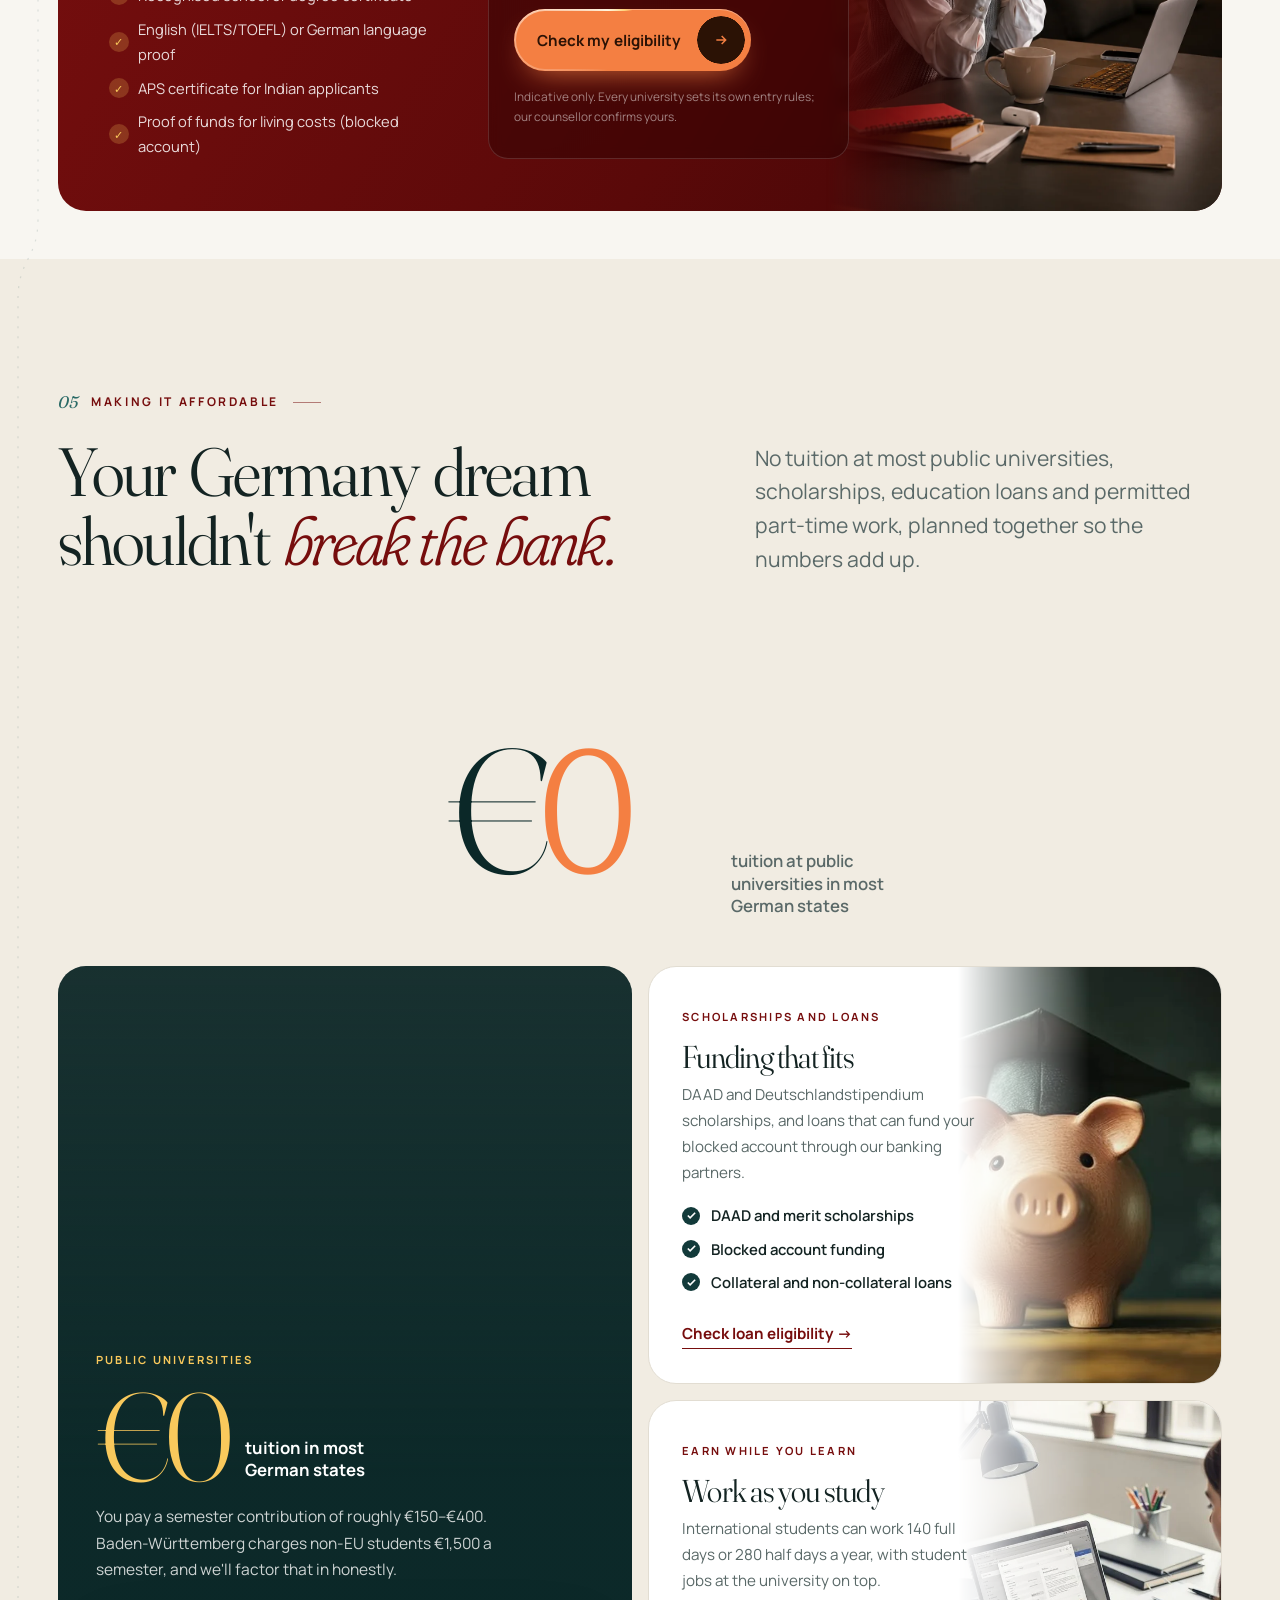
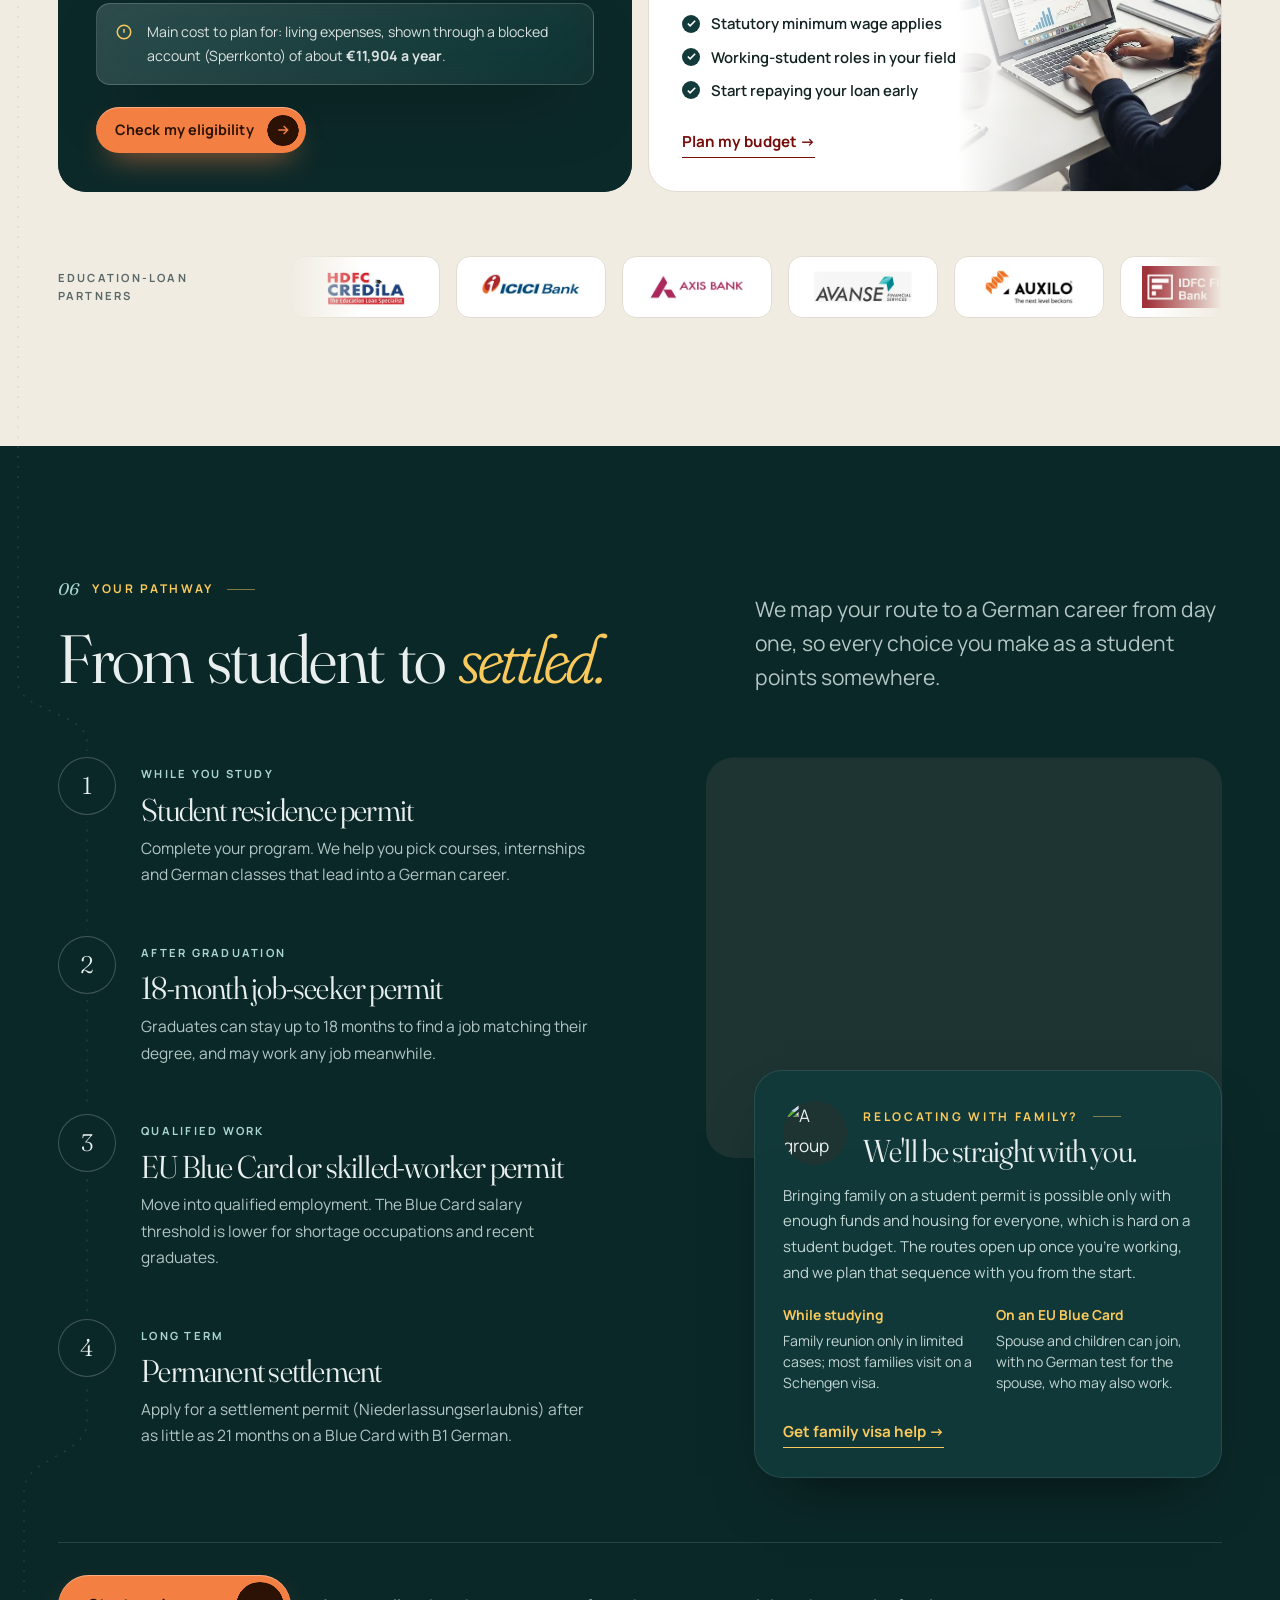
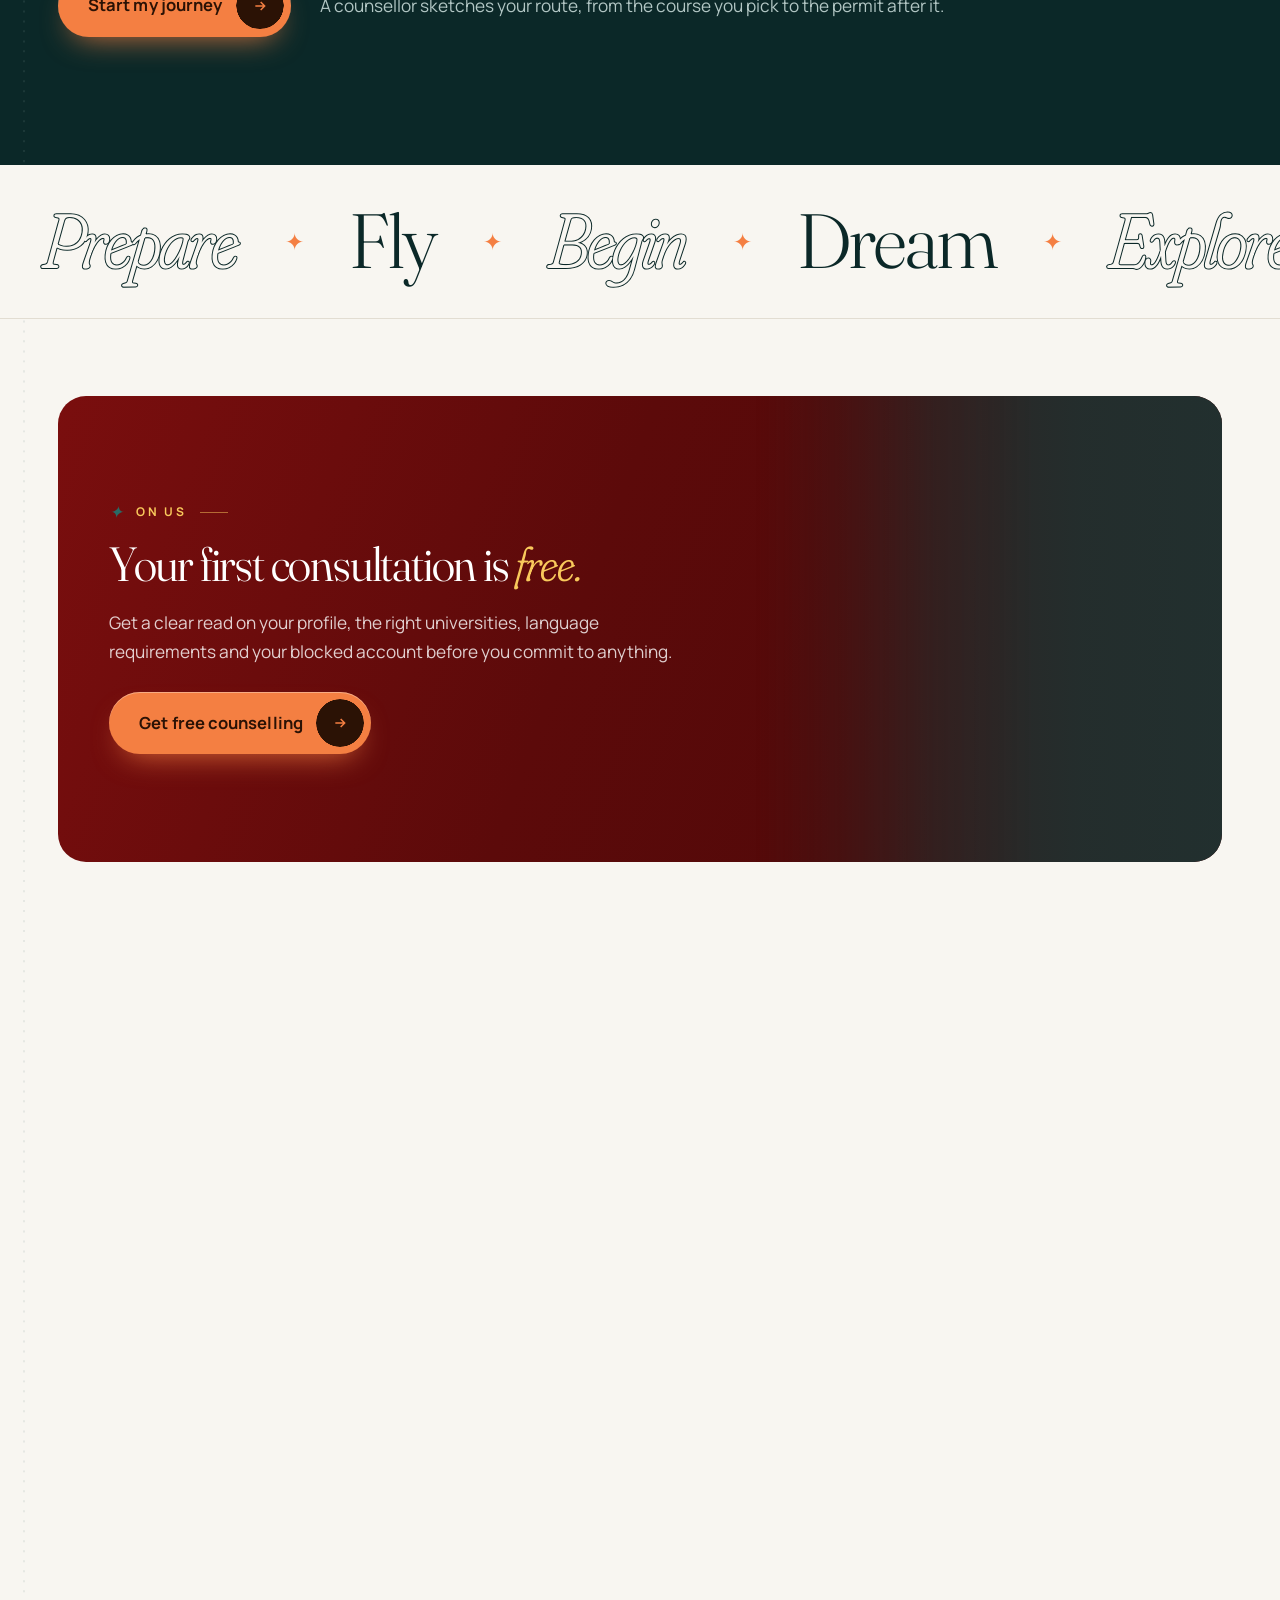
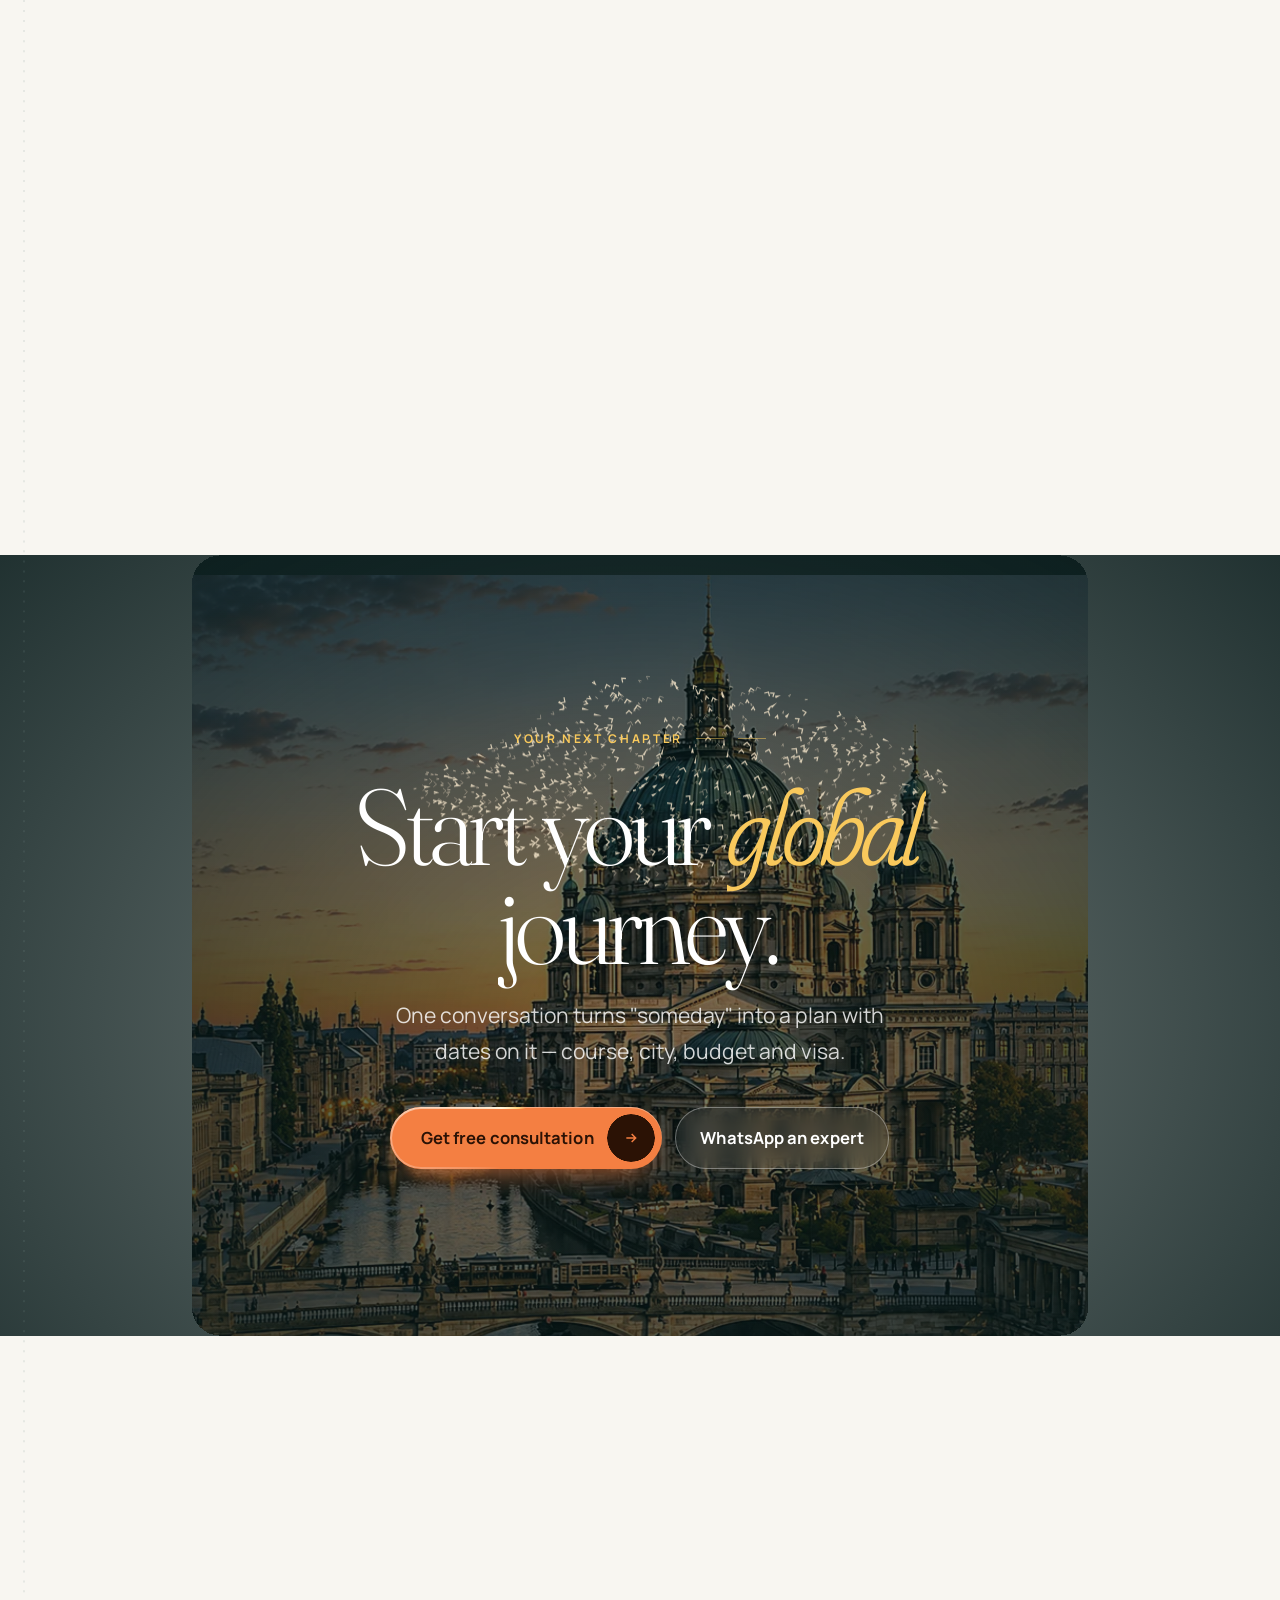
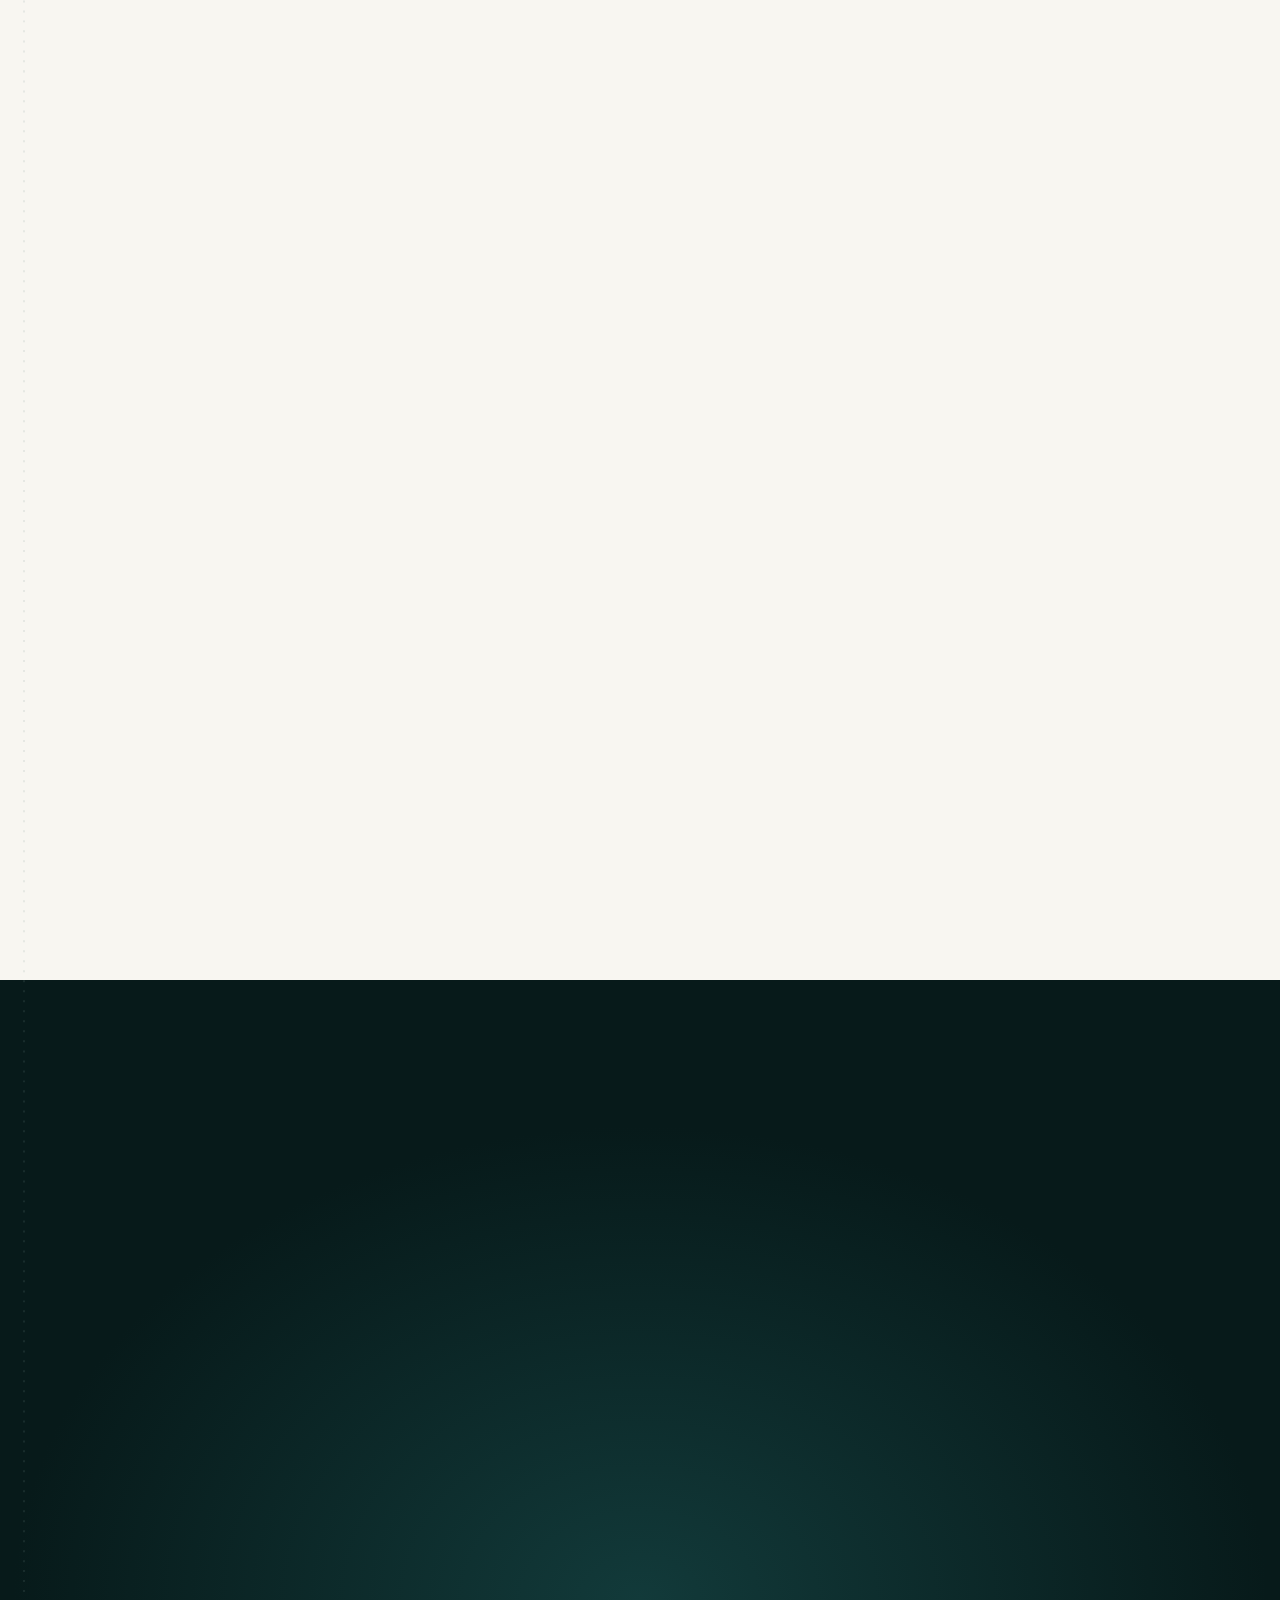
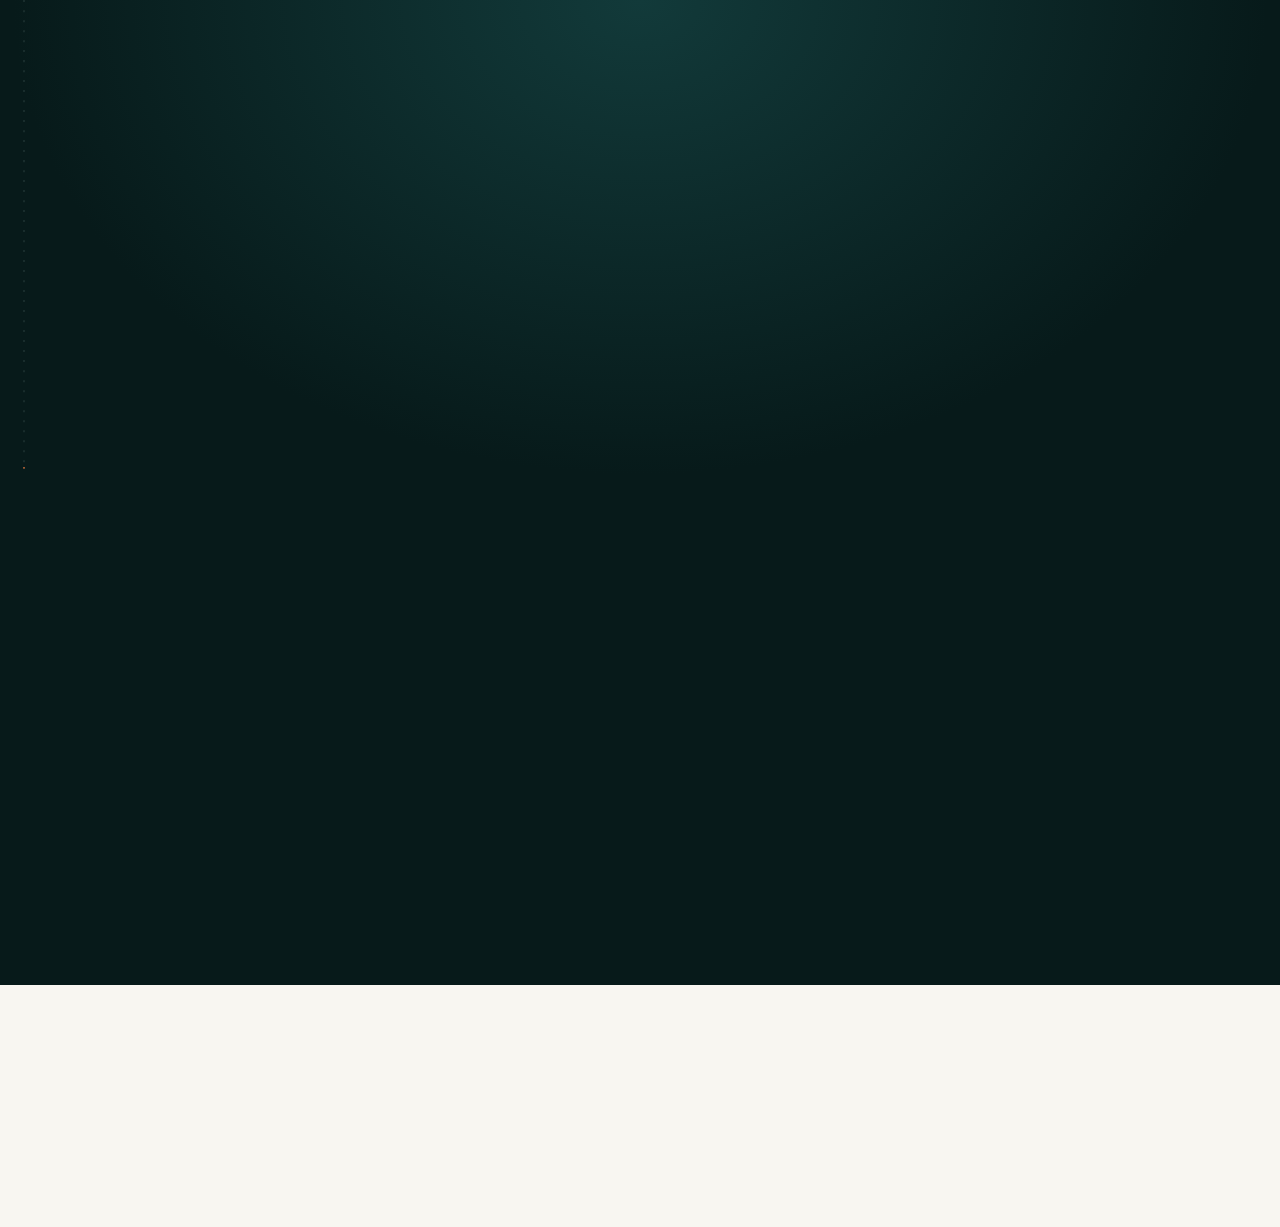
==== commit c7843e67: "dedign correction design correction" ====
--- a/index.html
+++ b/index.html
@@ -6,7 +6,10 @@
 <title>Study in Germany — Free Counselling | Tutee Connect</title>
 <meta name="description" content="Study in Germany with Tutee Connect: tuition-free public universities, APS, blocked account and student visa support, and a clear path to a German career. Free first consultation.">
 <meta name="theme-color" content="#071a1a">
-<link rel="icon" href="assets/img/icon.png">
+<link rel="icon" href="/favicon.ico" sizes="any">
+<link rel="icon" type="image/png" sizes="32x32" href="assets/img/favicon-32.png">
+<link rel="icon" type="image/png" sizes="192x192" href="assets/img/favicon-192.png">
+<link rel="apple-touch-icon" href="assets/img/apple-touch-icon.png">
 <meta property="og:title" content="Study in Germany — Tutee Connect">
 <meta property="og:description" content="Tuition-free public universities, 18 months to find work after graduation, and one team from first question to first day.">
 <meta property="og:image" content="https://images.unsplash.com/photo-1560969184-10fe8719e047?auto=format&fit=crop&w=1200&q=80&h=630">
@@ -27,14 +30,19 @@
 <header class="hdr" id="hdr">
   <div class="wrap hdr__in">
     <a class="brand" href="#top" aria-label="Tutee Connect — Study in Germany, back to top">
-      <span class="brand__plate"><img src="assets/img/logo-master.png" alt="Tutee Connect — Study | Immigration" width="295" height="120"></span>
+      <span class="brand__plate"><img src="assets/img/logo/tc-logo-800.webp" srcset="assets/img/logo/tc-logo-400.webp 400w, assets/img/logo/tc-logo-800.webp 800w, assets/img/logo/tc-logo-1200.webp 1200w" sizes="160px" alt="Tutee Connect — Study | Immigration" width="800" height="326" decoding="async"></span>
       <small><span class="flag" aria-hidden="true"><i></i><i></i><i></i></span>STUDY IN GERMANY</small>
     </a>
     <nav aria-label="Primary" id="hdr-nav">
       <a href="#explore">Destinations</a><a href="#choose">Universities</a><a href="#services">Services</a>
       <a href="#afford">Costs</a><a href="#pathway">Pathway</a><a href="#faq">FAQ</a>
+      <div class="nav__cta" aria-label="Talk to us">
+        <p class="nav__k"><span class="nav__live"></span>Free counselling · Chennai &amp; Dubai</p>
+        <a class="nav__go" href="https://wa.me/917358364959?text=Hi%20Tutee%20Connect%2C%20I%27d%20like%20to%20study%20in%20Germany." target="_blank" rel="noopener"><svg width="18" height="18" viewBox="0 0 24 24" fill="none" stroke="currentColor" stroke-width="1.9" stroke-linecap="round" stroke-linejoin="round" aria-hidden="true"><path d="M21 11.5a8.4 8.4 0 0 1-12.4 7.4L3 21l2.1-5.4A8.4 8.4 0 1 1 21 11.5z"/></svg>Talk to a counsellor<span class="ar" aria-hidden="true">→</span></a>
+        <a class="nav__call" href="tel:+917358364959"><svg width="15" height="15" viewBox="0 0 24 24" fill="none" stroke="currentColor" stroke-width="2" aria-hidden="true"><path d="M22 16.9v3a2 2 0 0 1-2.2 2 19.8 19.8 0 0 1-8.6-3.1 19.5 19.5 0 0 1-6-6A19.8 19.8 0 0 1 2.1 4.2 2 2 0 0 1 4.1 2h3a2 2 0 0 1 2 1.7c.1.9.3 1.8.6 2.7a2 2 0 0 1-.5 2.1L8 9.8a16 16 0 0 0 6 6l1.3-1.3a2 2 0 0 1 2.1-.4c.9.3 1.8.5 2.7.6a2 2 0 0 1 1.7 2z"/></svg>Call +91 73583 64959</a>
+      </div>
     </nav>
-    <a class="btn btn--sm mag hdr__cta" href="#begin">Free counselling <span class="ar" aria-hidden="true"><svg width="16" height="16" viewBox="0 0 24 24" fill="none" stroke="currentColor" stroke-width="2.2"><path d="M5 12h14M13 6l6 6-6 6"/></svg></span></a>
+    <a class="btn btn--sm mag hdr__cta mb" href="#begin">Free counselling <span class="ar" aria-hidden="true"><svg width="16" height="16" viewBox="0 0 24 24" fill="none" stroke="currentColor" stroke-width="2.2"><path d="M5 12h14M13 6l6 6-6 6"/></svg></span></a>
     <button type="button" class="hdr__menu" id="hdr-menu" aria-expanded="false" aria-controls="hdr-nav" aria-label="Open menu"><i></i><i></i></button>
   </div>
 </header>
@@ -53,6 +61,7 @@
         <a class="dcard__go" href="#explore" id="dc-go">Explore <span id="dc-go-n"></span> →</a></div>
     </div>
     <div class="h4__ring"></div>
+    <span class="h4__hint" aria-hidden="true">Drag to spin · Tap a pin</span>
   </div>
   <div class="h4__tags" aria-hidden="true" data-depth="1">
     <span class="tag4 t1"><i></i>52.52°N · 13.40°E<b>Berlin</b></span>
@@ -62,7 +71,7 @@
   <div class="wrap h4__body">
     <div class="h4__copy" data-depth="-0.25">
       <span class="hero__cover f-in h5__label"><span class="flag" aria-hidden="true"><i></i><i></i><i></i></span><span class="brandword">Tutee Connect</span><span class="sep" aria-hidden="true"></span>Next stop <b>Germany</b></span>
-      <h1 id="h1" class="h4__title"><span class="ln"><span>Your world</span></span><span class="ln ln2"><span><em>starts</em> here.</span></span></h1>
+      <h1 id="h1" class="h4__title"><span class="ln"><span>Your world</span></span><span class="ln ln2"><span><em class="hwt"><span class="hwt__t">starts</span><svg class="hw" viewBox="-12.0 30.3 234.5 84.8" style="--r:2.7653" aria-hidden="true" focusable="false"><defs><linearGradient id="hwg" x1="0" x2="1"><stop offset=".8" stop-color="#fff"/><stop offset="1" stop-color="#fff" stop-opacity="0"/></linearGradient><mask id="hwm" maskUnits="userSpaceOnUse" x="-12.0" y="30.3" width="234.5" height="84.8"><rect class="hw__wipe" x="-305.1" y="30.3" width="293.1" height="84.8" fill="url(#hwg)"/></mask></defs><path class="hw__f" d="M11.69 105.09Q6.69 105.09 3.64 103.04Q0.60 101.0 -0.69 97.84Q-2.0 94.69 -2.0 91.40Q-2.0 88.5 -1.20 86.90Q-0.40 85.30 0.79 84.55Q2.0 83.80 3.04 83.40Q4.09 83.0 4.59 82.5Q7.09 79.90 9.74 76.45Q12.39 73.0 14.30 68.80V67.80Q14.30 63.79 15.65 62.14Q17.0 60.5 18.79 60.5Q20.0 60.5 20.55 61.10Q21.10 61.70 21.20 62.5Q21.20 63.09 20.95 63.89Q20.70 64.69 20.70 66.09Q20.70 69.09 22.15 72.95Q23.60 76.80 25.05 81.10Q26.5 85.40 26.5 89.90Q26.5 91.09 26.39 92.09Q26.29 93.09 26.10 94.0Q29.20 93.19 32.20 90.55Q33.74 89.18 35.20 87.15Q35.51 85.60 35.95 83.90Q37.5 77.80 39.90 71.30Q39.20 71.09 38.25 70.95Q37.29 70.80 36.40 70.40V67.30Q38.0 67.5 39.04 67.59Q40.09 67.69 41.20 67.80Q43.29 62.5 45.75 57.54Q48.20 52.59 50.64 48.69Q53.09 44.79 55.29 42.54Q57.5 40.29 59.20 40.29Q60.20 40.29 61.10 41.04Q62.0 41.79 62.0 43.20Q62.0 45.20 59.95 48.89Q57.90 52.59 54.90 57.54Q51.90 62.5 49.09 68.09H52.20Q56.59 68.09 60.14 67.95Q63.70 67.80 67.40 67.40V70.69Q61.90 71.19 57.30 71.5Q52.70 71.80 48.5 71.90H47.29Q45.20 76.80 43.64 81.95Q42.09 87.09 42.09 92.0Q42.09 96.09 43.39 97.79Q44.70 99.5 47.5 99.5Q52.5 99.5 57.75 94.94Q60.14 92.87 62.25 90.12Q62.53 89.22 62.90 88.30Q64.5 84.19 67.29 80.19Q70.09 76.19 73.70 72.94Q77.30 69.69 81.40 67.69Q85.5 65.69 89.59 65.69Q93.90 65.69 96.90 67.89Q99.90 70.09 99.90 73.69Q99.90 76.40 98.0 77.60Q96.09 78.80 93.5 78.30Q93.69 77.40 93.84 76.5Q94.0 75.59 94.0 74.59Q94.0 72.59 93.20 71.0Q92.40 69.40 89.80 69.40Q87.0 69.40 84.09 71.29Q81.19 73.19 78.54 76.25Q75.90 79.30 73.79 82.95Q71.69 86.59 70.5 90.09Q69.30 93.59 69.30 96.40Q69.30 99.59 71.60 99.59Q73.90 99.59 76.70 97.34Q79.5 95.09 82.34 91.70Q85.19 88.30 87.79 84.75Q90.40 81.19 92.30 78.69Q92.59 78.19 93.09 78.19Q93.5 78.30 94.65 78.65Q95.80 79.0 96.80 79.70Q97.80 80.40 97.80 81.5Q97.80 82.5 96.95 84.04Q96.09 85.59 94.95 87.45Q93.80 89.30 92.95 91.15Q92.09 93.0 92.09 94.69Q92.09 96.0 92.79 97.15Q93.5 98.30 95.09 98.30Q97.5 98.30 101.84 94.75Q105.23 91.98 108.70 86.23Q110.01 83.73 112.0 79.60Q114.30 74.80 116.40 68.90Q115.40 67.90 115.40 66.19Q115.40 63.59 117.0 61.29Q118.59 59.0 120.09 59.0Q121.30 59.0 121.85 60.35Q122.40 61.70 122.40 62.20Q122.40 62.70 121.95 64.00Q121.5 65.30 121.30 65.90Q121.40 67.0 123.04 68.04Q124.69 69.09 126.79 70.5Q128.89 71.90 130.5 74.0Q132.10 76.09 132.10 79.30Q132.10 82.19 130.80 85.19Q129.5 88.19 128.20 90.79Q126.90 93.40 126.90 95.30Q126.90 96.69 127.64 97.14Q128.39 97.59 129.39 97.59Q131.80 97.59 134.40 96.14Q137.0 94.69 139.5 92.39Q142.0 90.09 143.89 87.55Q144.44 86.81 144.92 86.11Q145.16 85.04 145.44 83.90Q147.0 77.80 149.39 71.30Q148.69 71.09 147.75 70.95Q146.80 70.80 145.89 70.40V67.30Q147.5 67.5 148.55 67.59Q149.60 67.69 150.69 67.80Q152.80 62.5 155.25 57.54Q157.69 52.59 160.15 48.69Q162.60 44.79 164.80 42.54Q167.0 40.29 168.69 40.29Q169.69 40.29 170.59 41.04Q171.5 41.79 171.5 43.20Q171.5 45.20 169.44 48.89Q167.39 52.59 164.39 57.54Q161.39 62.5 158.60 68.09H161.69Q166.10 68.09 169.65 67.95Q173.19 67.80 176.89 67.40V70.69Q171.39 71.19 166.79 71.5Q162.19 71.80 158.0 71.90H156.80Q154.69 76.80 153.15 81.95Q151.60 87.09 151.60 92.0Q151.60 96.09 152.90 97.79Q154.19 99.5 157.0 99.5Q162.0 99.5 167.25 94.94Q169.45 93.04 171.41 90.55Q171.51 88.26 172.19 86.90Q173.0 85.30 174.19 84.55Q175.07 84.00 175.86 83.64Q176.13 83.13 176.39 82.59L177.11 83.10Q177.67 82.82 178.0 82.5Q180.5 79.90 183.15 76.45Q185.80 73.0 187.69 68.80V67.80Q187.69 63.79 189.04 62.14Q190.39 60.5 192.19 60.5Q193.39 60.5 193.94 61.10Q194.5 61.70 194.60 62.5Q194.60 63.09 194.35 63.89Q194.10 64.69 194.10 66.09Q194.10 69.09 195.55 72.95Q197.0 76.80 198.44 81.10Q199.89 85.40 199.89 89.90Q199.89 91.09 199.79 92.09Q199.69 93.09 199.5 94.0Q202.60 93.19 205.60 90.54Q208.60 87.90 211.30 82.69L212.5 83.59Q210.60 89.30 207.0 92.75Q203.39 96.19 198.60 97.0Q197.0 101.09 193.34 103.09Q189.69 105.09 185.10 105.09Q180.10 105.09 177.05 103.04Q174.0 101.0 172.69 97.84Q171.91 95.94 171.60 93.98Q171.47 94.14 171.35 94.30Q167.5 99.09 163.0 101.84Q158.5 104.59 153.69 104.59Q149.30 104.59 146.59 102.0Q143.89 99.40 143.89 94.09Q143.89 93.51 143.93 92.88Q143.81 93.01 143.70 93.15Q140.10 97.30 135.70 99.95Q131.30 102.59 126.80 102.59Q123.09 102.59 120.79 100.64Q118.5 98.69 118.5 95.40Q118.5 92.59 119.90 89.39Q121.30 86.19 122.75 83.09Q124.19 80.0 124.19 77.59Q124.19 75.30 122.69 73.75Q121.19 72.19 119.19 71.19Q117.0 76.69 114.25 81.84Q112.71 84.72 111.50 86.90Q109.46 90.90 106.84 94.15Q103.5 98.30 99.79 100.65Q96.09 103.0 92.30 103.0Q88.19 103.0 86.19 100.40Q84.19 97.80 84.0 94.80V94.30Q80.0 99.09 76.65 101.89Q73.30 104.69 69.5 104.69Q66.19 104.69 63.74 102.5Q61.29 100.30 61.29 95.90Q61.29 95.42 61.32 94.93Q57.69 99.28 53.5 101.84Q49.0 104.59 44.20 104.59Q39.79 104.59 37.10 102.0Q34.40 99.40 34.40 94.09Q34.40 93.02 34.50 91.81Q34.06 92.30 33.59 92.75Q30.0 96.19 25.20 97.0Q23.60 101.09 19.94 103.09Q16.29 105.09 11.69 105.09ZM191.60 93.80Q191.80 93.09 191.84 92.14Q191.89 91.19 191.89 90.69Q191.80 86.19 190.70 81.79Q189.60 77.40 188.5 72.80Q186.69 75.90 184.29 79.5Q181.89 83.09 179.80 85.30Q181.39 88.0 184.5 90.40Q187.60 92.80 191.60 93.80ZM18.20 93.80Q18.39 93.09 18.44 92.14Q18.5 91.19 18.5 90.69Q18.39 86.19 17.30 81.79Q16.20 77.40 15.10 72.80Q13.30 75.90 10.90 79.5Q8.5 83.09 6.40 85.30Q8.0 88.0 11.09 90.40Q14.19 92.80 18.20 93.80ZM184.39 100.69Q186.39 100.69 188.09 99.69Q189.80 98.69 190.80 96.80Q186.69 95.90 183.40 93.60Q180.10 91.30 178.30 88.90Q176.89 89.19 176.89 91.59Q176.89 94.90 178.79 97.79Q180.69 100.69 184.39 100.69ZM11.0 100.69Q13.0 100.69 14.69 99.69Q16.39 98.69 17.39 96.80Q13.30 95.90 10.0 93.60Q6.69 91.30 4.90 88.90Q3.5 89.19 3.5 91.59Q3.5 94.90 5.40 97.79Q7.30 100.69 11.0 100.69Z"/><g mask="url(#hwm)"><path class="hw__s" pathLength="1" d="M11.69 105.09Q6.69 105.09 3.64 103.04Q0.60 101.0 -0.69 97.84Q-2.0 94.69 -2.0 91.40Q-2.0 88.5 -1.20 86.90Q-0.40 85.30 0.79 84.55Q2.0 83.80 3.04 83.40Q4.09 83.0 4.59 82.5Q7.09 79.90 9.74 76.45Q12.39 73.0 14.30 68.80V67.80Q14.30 63.79 15.65 62.14Q17.0 60.5 18.79 60.5Q20.0 60.5 20.55 61.10Q21.10 61.70 21.20 62.5Q21.20 63.09 20.95 63.89Q20.70 64.69 20.70 66.09Q20.70 69.09 22.15 72.95Q23.60 76.80 25.05 81.10Q26.5 85.40 26.5 89.90Q26.5 91.09 26.39 92.09Q26.29 93.09 26.10 94.0Q29.20 93.19 32.20 90.55Q33.74 89.18 35.20 87.15Q35.51 85.60 35.95 83.90Q37.5 77.80 39.90 71.30Q39.20 71.09 38.25 70.95Q37.29 70.80 36.40 70.40V67.30Q38.0 67.5 39.04 67.59Q40.09 67.69 41.20 67.80Q43.29 62.5 45.75 57.54Q48.20 52.59 50.64 48.69Q53.09 44.79 55.29 42.54Q57.5 40.29 59.20 40.29Q60.20 40.29 61.10 41.04Q62.0 41.79 62.0 43.20Q62.0 45.20 59.95 48.89Q57.90 52.59 54.90 57.54Q51.90 62.5 49.09 68.09H52.20Q56.59 68.09 60.14 67.95Q63.70 67.80 67.40 67.40V70.69Q61.90 71.19 57.30 71.5Q52.70 71.80 48.5 71.90H47.29Q45.20 76.80 43.64 81.95Q42.09 87.09 42.09 92.0Q42.09 96.09 43.39 97.79Q44.70 99.5 47.5 99.5Q52.5 99.5 57.75 94.94Q60.14 92.87 62.25 90.12Q62.53 89.22 62.90 88.30Q64.5 84.19 67.29 80.19Q70.09 76.19 73.70 72.94Q77.30 69.69 81.40 67.69Q85.5 65.69 89.59 65.69Q93.90 65.69 96.90 67.89Q99.90 70.09 99.90 73.69Q99.90 76.40 98.0 77.60Q96.09 78.80 93.5 78.30Q93.69 77.40 93.84 76.5Q94.0 75.59 94.0 74.59Q94.0 72.59 93.20 71.0Q92.40 69.40 89.80 69.40Q87.0 69.40 84.09 71.29Q81.19 73.19 78.54 76.25Q75.90 79.30 73.79 82.95Q71.69 86.59 70.5 90.09Q69.30 93.59 69.30 96.40Q69.30 99.59 71.60 99.59Q73.90 99.59 76.70 97.34Q79.5 95.09 82.34 91.70Q85.19 88.30 87.79 84.75Q90.40 81.19 92.30 78.69Q92.59 78.19 93.09 78.19Q93.5 78.30 94.65 78.65Q95.80 79.0 96.80 79.70Q97.80 80.40 97.80 81.5Q97.80 82.5 96.95 84.04Q96.09 85.59 94.95 87.45Q93.80 89.30 92.95 91.15Q92.09 93.0 92.09 94.69Q92.09 96.0 92.79 97.15Q93.5 98.30 95.09 98.30Q97.5 98.30 101.84 94.75Q105.23 91.98 108.70 86.23Q110.01 83.73 112.0 79.60Q114.30 74.80 116.40 68.90Q115.40 67.90 115.40 66.19Q115.40 63.59 117.0 61.29Q118.59 59.0 120.09 59.0Q121.30 59.0 121.85 60.35Q122.40 61.70 122.40 62.20Q122.40 62.70 121.95 64.00Q121.5 65.30 121.30 65.90Q121.40 67.0 123.04 68.04Q124.69 69.09 126.79 70.5Q128.89 71.90 130.5 74.0Q132.10 76.09 132.10 79.30Q132.10 82.19 130.80 85.19Q129.5 88.19 128.20 90.79Q126.90 93.40 126.90 95.30Q126.90 96.69 127.64 97.14Q128.39 97.59 129.39 97.59Q131.80 97.59 134.40 96.14Q137.0 94.69 139.5 92.39Q142.0 90.09 143.89 87.55Q144.44 86.81 144.92 86.11Q145.16 85.04 145.44 83.90Q147.0 77.80 149.39 71.30Q148.69 71.09 147.75 70.95Q146.80 70.80 145.89 70.40V67.30Q147.5 67.5 148.55 67.59Q149.60 67.69 150.69 67.80Q152.80 62.5 155.25 57.54Q157.69 52.59 160.15 48.69Q162.60 44.79 164.80 42.54Q167.0 40.29 168.69 40.29Q169.69 40.29 170.59 41.04Q171.5 41.79 171.5 43.20Q171.5 45.20 169.44 48.89Q167.39 52.59 164.39 57.54Q161.39 62.5 158.60 68.09H161.69Q166.10 68.09 169.65 67.95Q173.19 67.80 176.89 67.40V70.69Q171.39 71.19 166.79 71.5Q162.19 71.80 158.0 71.90H156.80Q154.69 76.80 153.15 81.95Q151.60 87.09 151.60 92.0Q151.60 96.09 152.90 97.79Q154.19 99.5 157.0 99.5Q162.0 99.5 167.25 94.94Q169.45 93.04 171.41 90.55Q171.51 88.26 172.19 86.90Q173.0 85.30 174.19 84.55Q175.07 84.00 175.86 83.64Q176.13 83.13 176.39 82.59L177.11 83.10Q177.67 82.82 178.0 82.5Q180.5 79.90 183.15 76.45Q185.80 73.0 187.69 68.80V67.80Q187.69 63.79 189.04 62.14Q190.39 60.5 192.19 60.5Q193.39 60.5 193.94 61.10Q194.5 61.70 194.60 62.5Q194.60 63.09 194.35 63.89Q194.10 64.69 194.10 66.09Q194.10 69.09 195.55 72.95Q197.0 76.80 198.44 81.10Q199.89 85.40 199.89 89.90Q199.89 91.09 199.79 92.09Q199.69 93.09 199.5 94.0Q202.60 93.19 205.60 90.54Q208.60 87.90 211.30 82.69L212.5 83.59Q210.60 89.30 207.0 92.75Q203.39 96.19 198.60 97.0Q197.0 101.09 193.34 103.09Q189.69 105.09 185.10 105.09Q180.10 105.09 177.05 103.04Q174.0 101.0 172.69 97.84Q171.91 95.94 171.60 93.98Q171.47 94.14 171.35 94.30Q167.5 99.09 163.0 101.84Q158.5 104.59 153.69 104.59Q149.30 104.59 146.59 102.0Q143.89 99.40 143.89 94.09Q143.89 93.51 143.93 92.88Q143.81 93.01 143.70 93.15Q140.10 97.30 135.70 99.95Q131.30 102.59 126.80 102.59Q123.09 102.59 120.79 100.64Q118.5 98.69 118.5 95.40Q118.5 92.59 119.90 89.39Q121.30 86.19 122.75 83.09Q124.19 80.0 124.19 77.59Q124.19 75.30 122.69 73.75Q121.19 72.19 119.19 71.19Q117.0 76.69 114.25 81.84Q112.71 84.72 111.50 86.90Q109.46 90.90 106.84 94.15Q103.5 98.30 99.79 100.65Q96.09 103.0 92.30 103.0Q88.19 103.0 86.19 100.40Q84.19 97.80 84.0 94.80V94.30Q80.0 99.09 76.65 101.89Q73.30 104.69 69.5 104.69Q66.19 104.69 63.74 102.5Q61.29 100.30 61.29 95.90Q61.29 95.42 61.32 94.93Q57.69 99.28 53.5 101.84Q49.0 104.59 44.20 104.59Q39.79 104.59 37.10 102.0Q34.40 99.40 34.40 94.09Q34.40 93.02 34.50 91.81Q34.06 92.30 33.59 92.75Q30.0 96.19 25.20 97.0Q23.60 101.09 19.94 103.09Q16.29 105.09 11.69 105.09Z"/><path class="hw__s" pathLength="1" d="M191.60 93.80Q191.80 93.09 191.84 92.14Q191.89 91.19 191.89 90.69Q191.80 86.19 190.70 81.79Q189.60 77.40 188.5 72.80Q186.69 75.90 184.29 79.5Q181.89 83.09 179.80 85.30Q181.39 88.0 184.5 90.40Q187.60 92.80 191.60 93.80Z"/><path class="hw__s" pathLength="1" d="M18.20 93.80Q18.39 93.09 18.44 92.14Q18.5 91.19 18.5 90.69Q18.39 86.19 17.30 81.79Q16.20 77.40 15.10 72.80Q13.30 75.90 10.90 79.5Q8.5 83.09 6.40 85.30Q8.0 88.0 11.09 90.40Q14.19 92.80 18.20 93.80Z"/><path class="hw__s" pathLength="1" d="M184.39 100.69Q186.39 100.69 188.09 99.69Q189.80 98.69 190.80 96.80Q186.69 95.90 183.40 93.60Q180.10 91.30 178.30 88.90Q176.89 89.19 176.89 91.59Q176.89 94.90 178.79 97.79Q180.69 100.69 184.39 100.69Z"/><path class="hw__s" pathLength="1" d="M11.0 100.69Q13.0 100.69 14.69 99.69Q16.39 98.69 17.39 96.80Q13.30 95.90 10.0 93.60Q6.69 91.30 4.90 88.90Q3.5 89.19 3.5 91.59Q3.5 94.90 5.40 97.79Q7.30 100.69 11.0 100.69Z"/></g></svg></em> here.</span></span></h1>
       <p class="hero__sub f-in d1">Tuition-free public universities, hundreds of English-taught master's programs and 18 months after graduation to find your job. One team walks with you from Chennai or Dubai to your first week in Germany.</p>
       <div class="hero__ctas f-in d2">
         <a class="hcta mag" href="#begin"><span class="hcta__route mono">MAA<i aria-hidden="true"></i>DE</span><span class="hcta__t">Start my journey</span><span class="hcta__go" aria-hidden="true"><svg width="18" height="18" viewBox="-12 -12 24 24"><path d="M0-9 2 -3 9 1v2l-7-2 0 4 2 2v1.5L0 7l-2 1.5V7l2-2 0-4-7 2V1l7-4z" fill="currentColor" transform="rotate(90)"/></svg></span></a>
@@ -92,6 +101,18 @@
   </div>
 </section>
 
+<!-- THE TUTEE TIMES: Germany news line; the button unfolds the full front page -->
+<section class="tkr-band" aria-label="Germany news">
+  <div class="tkr" data-tkr>
+    <div class="tkr__top"><button type="button" class="tkr__tab" data-paper-open aria-haspopup="dialog"><i class="tkr__dot" aria-hidden="true"></i>Live · The Tutee Times · Germany</button>
+      <button type="button" class="tkr__read" data-paper-open aria-haspopup="dialog"><span>Read today’s edition</span><svg width="16" height="16" viewBox="0 0 24 24" fill="none" stroke="currentColor" stroke-width="2" aria-hidden="true"><path d="M5 12h14M13 6l6 6-6 6"/></svg></button></div>
+    <div class="tkr__bar">
+      <div class="tkr__belt" aria-label="Today’s headlines"><ul class="tkr__run" data-tkr-run></ul></div>
+    </div>
+    <p class="tkr__sub"><span data-tkr-date></span><span class="tkr__subtxt"> · Study-in-Germany headlines, a fresh edition every day · Tap a headline to read the full story</span></p>
+  </div>
+</section>
+
 <!-- 02 EXPLORE — choose where your journey takes you (world map) -->
 <section class="sec wmap on-dark" id="explore" aria-labelledby="wm-t" data-stage="Explore">
   <div class="wrap">
@@ -102,11 +123,12 @@
     </div>
   </div>
   <div class="wm__stage">
-    <svg class="wm__svg" id="wm" viewBox="0 0 1400 496" role="group" aria-label="World map of Tutee Connect destinations">
+    <div class="wm__pan" id="wm-pan"><svg class="wm__svg" id="wm" viewBox="0 0 1400 496" role="group" aria-label="World map of Tutee Connect destinations">
       <g class="dots"><circle cx="194.4" cy="0.0" r="3.1"/><circle cx="216.0" cy="0.0" r="3.1"/><circle cx="226.8" cy="0.0" r="3.1"/><circle cx="248.4" cy="0.0" r="3.1"/><circle cx="270.0" cy="0.0" r="3.1"/><circle cx="280.8" cy="0.0" r="3.1"/><circle cx="313.2" cy="0.0" r="3.1"/><circle cx="442.8" cy="0.0" r="3.1"/><circle cx="453.6" cy="0.0" r="3.1"/><circle cx="464.4" cy="0.0" r="3.1"/><circle cx="475.2" cy="0.0" r="3.1"/><circle cx="486.0" cy="0.0" r="3.1"/><circle cx="496.8" cy="0.0" r="3.1"/><circle cx="507.6" cy="0.0" r="3.1"/><circle cx="518.4" cy="0.0" r="3.1"/><circle cx="529.2" cy="0.0" r="3.1"/><circle cx="540.0" cy="0.0" r="3.1"/><circle cx="550.8" cy="0.0" r="3.1"/><circle cx="561.6" cy="0.0" r="3.1"/><circle cx="572.4" cy="0.0" r="3.1"/><circle cx="583.2" cy="0.0" r="3.1"/><circle cx="594.0" cy="0.0" r="3.1"/><circle cx="928.8" cy="0.0" r="3.1"/><circle cx="939.6" cy="0.0" r="3.1"/><circle cx="1058.4" cy="0.0" r="3.1"/><circle cx="1069.2" cy="0.0" r="3.1"/><circle cx="1080.0" cy="0.0" r="3.1"/><circle cx="1090.8" cy="0.0" r="3.1"/><circle cx="1101.6" cy="0.0" r="3.1"/><circle cx="1112.4" cy="0.0" r="3.1"/><circle cx="1123.2" cy="0.0" r="3.1"/><circle cx="1134.0" cy="0.0" r="3.1"/><circle cx="183.6" cy="10.8" r="3.1"/><circle cx="194.4" cy="10.8" r="3.1"/><circle cx="205.2" cy="10.8" r="3.1"/><circle cx="248.4" cy="10.8" r="3.1"/><circle cx="259.2" cy="10.8" r="3.1"/><circle cx="280.8" cy="10.8" r="3.1"/><circle cx="302.4" cy="10.8" r="3.1"/><circle cx="313.2" cy="10.8" r="3.1"/><circle cx="334.8" cy="10.8" r="3.1"/><circle cx="345.6" cy="10.8" r="3.1"/><circle cx="367.2" cy="10.8" r="3.1"/><circle cx="464.4" cy="10.8" r="3.1"/><circle cx="475.2" cy="10.8" r="3.1"/><circle cx="486.0" cy="10.8" r="3.1"/><circle cx="496.8" cy="10.8" r="3.1"/><circle cx="507.6" cy="10.8" r="3.1"/><circle cx="518.4" cy="10.8" r="3.1"/><circle cx="529.2" cy="10.8" r="3.1"/><circle cx="540.0" cy="10.8" r="3.1"/><circle cx="550.8" cy="10.8" r="3.1"/><circle cx="561.6" cy="10.8" r="3.1"/><circle cx="572.4" cy="10.8" r="3.1"/><circle cx="583.2" cy="10.8" r="3.1"/><circle cx="907.2" cy="10.8" r="3.1"/><circle cx="961.2" cy="10.8" r="3.1"/><circle cx="1004.4" cy="10.8" r="3.1"/><circle cx="1015.2" cy="10.8" r="3.1"/><circle cx="1026.0" cy="10.8" r="3.1"/><circle cx="1036.8" cy="10.8" r="3.1"/><circle cx="1047.6" cy="10.8" r="3.1"/><circle cx="1058.4" cy="10.8" r="3.1"/><circle cx="1069.2" cy="10.8" r="3.1"/><circle cx="1080.0" cy="10.8" r="3.1"/><circle cx="1090.8" cy="10.8" r="3.1"/><circle cx="1101.6" cy="10.8" r="3.1"/><circle cx="1123.2" cy="10.8" r="3.1"/><circle cx="1134.0" cy="10.8" r="3.1"/><circle cx="1144.8" cy="10.8" r="3.1"/><circle cx="1177.2" cy="10.8" r="3.1"/><circle cx="1188.0" cy="10.8" r="3.1"/><circle cx="1252.8" cy="10.8" r="3.1"/><circle cx="43.2" cy="21.6" r="3.1"/><circle cx="54.0" cy="21.6" r="3.1"/><circle cx="64.8" cy="21.6" r="3.1"/><circle cx="216.0" cy="21.6" r="3.1"/><circle cx="237.6" cy="21.6" r="3.1"/><circle cx="248.4" cy="21.6" r="3.1"/><circle cx="259.2" cy="21.6" r="3.1"/><circle cx="302.4" cy="21.6" r="3.1"/><circle cx="334.8" cy="21.6" r="3.1"/><circle cx="345.6" cy="21.6" r="3.1"/><circle cx="356.4" cy="21.6" r="3.1"/><circle cx="367.2" cy="21.6" r="3.1"/><circle cx="378.0" cy="21.6" r="3.1"/><circle cx="388.8" cy="21.6" r="3.1"/><circle cx="399.6" cy="21.6" r="3.1"/><circle cx="464.4" cy="21.6" r="3.1"/><circle cx="486.0" cy="21.6" r="3.1"/><circle cx="496.8" cy="21.6" r="3.1"/><circle cx="507.6" cy="21.6" r="3.1"/><circle cx="518.4" cy="21.6" r="3.1"/><circle cx="529.2" cy="21.6" r="3.1"/><circle cx="540.0" cy="21.6" r="3.1"/><circle cx="550.8" cy="21.6" r="3.1"/><circle cx="561.6" cy="21.6" r="3.1"/><circle cx="572.4" cy="21.6" r="3.1"/><circle cx="777.6" cy="21.6" r="3.1"/><circle cx="788.4" cy="21.6" r="3.1"/><circle cx="799.2" cy="21.6" r="3.1"/><circle cx="907.2" cy="21.6" r="3.1"/><circle cx="950.4" cy="21.6" r="3.1"/><circle cx="961.2" cy="21.6" r="3.1"/><circle cx="982.8" cy="21.6" r="3.1"/><circle cx="993.6" cy="21.6" r="3.1"/><circle cx="1004.4" cy="21.6" r="3.1"/><circle cx="1015.2" cy="21.6" r="3.1"/><circle cx="1026.0" cy="21.6" r="3.1"/><circle cx="1036.8" cy="21.6" r="3.1"/><circle cx="1047.6" cy="21.6" r="3.1"/><circle cx="1058.4" cy="21.6" r="3.1"/><circle cx="1069.2" cy="21.6" r="3.1"/><circle cx="1080.0" cy="21.6" r="3.1"/><circle cx="1090.8" cy="21.6" r="3.1"/><circle cx="1101.6" cy="21.6" r="3.1"/><circle cx="1112.4" cy="21.6" r="3.1"/><circle cx="1123.2" cy="21.6" r="3.1"/><circle cx="1134.0" cy="21.6" r="3.1"/><circle cx="1144.8" cy="21.6" r="3.1"/><circle cx="1155.6" cy="21.6" r="3.1"/><circle cx="1166.4" cy="21.6" r="3.1"/><circle cx="1177.2" cy="21.6" r="3.1"/><circle cx="1188.0" cy="21.6" r="3.1"/><circle cx="1198.8" cy="21.6" r="3.1"/><circle cx="1209.6" cy="21.6" r="3.1"/><circle cx="1220.4" cy="21.6" r="3.1"/><circle cx="1231.2" cy="21.6" r="3.1"/><circle cx="1242.0" cy="21.6" r="3.1"/><circle cx="1252.8" cy="21.6" r="3.1"/><circle cx="1263.6" cy="21.6" r="3.1"/><circle cx="1274.4" cy="21.6" r="3.1"/><circle cx="1285.2" cy="21.6" r="3.1"/><circle cx="1296.0" cy="21.6" r="3.1"/><circle cx="1306.8" cy="21.6" r="3.1"/><circle cx="1317.6" cy="21.6" r="3.1"/><circle cx="21.6" cy="32.4" r="3.1"/><circle cx="32.4" cy="32.4" r="3.1"/><circle cx="43.2" cy="32.4" r="3.1"/><circle cx="54.0" cy="32.4" r="3.1"/><circle cx="64.8" cy="32.4" r="3.1"/><circle cx="75.6" cy="32.4" r="3.1"/><circle cx="86.4" cy="32.4" r="3.1"/><circle cx="97.2" cy="32.4" r="3.1"/><circle cx="108.0" cy="32.4" r="3.1"/><circle cx="118.8" cy="32.4" r="3.1"/><circle cx="129.6" cy="32.4" r="3.1"/><circle cx="140.4" cy="32.4" r="3.1"/><circle cx="151.2" cy="32.4" r="3.1"/><circle cx="162.0" cy="32.4" r="3.1"/><circle cx="172.8" cy="32.4" r="3.1"/><circle cx="183.6" cy="32.4" r="3.1"/><circle cx="194.4" cy="32.4" r="3.1"/><circle cx="205.2" cy="32.4" r="3.1"/><circle cx="216.0" cy="32.4" r="3.1"/><circle cx="226.8" cy="32.4" r="3.1"/><circle cx="259.2" cy="32.4" r="3.1"/><circle cx="291.6" cy="32.4" r="3.1"/><circle cx="302.4" cy="32.4" r="3.1"/><circle cx="313.2" cy="32.4" r="3.1"/><circle cx="324.0" cy="32.4" r="3.1"/><circle cx="345.6" cy="32.4" r="3.1"/><circle cx="378.0" cy="32.4" r="3.1"/><circle cx="388.8" cy="32.4" r="3.1"/><circle cx="399.6" cy="32.4" r="3.1"/><circle cx="410.4" cy="32.4" r="3.1"/><circle cx="421.2" cy="32.4" r="3.1"/><circle cx="486.0" cy="32.4" r="3.1"/><circle cx="496.8" cy="32.4" r="3.1"/><circle cx="507.6" cy="32.4" r="3.1"/><circle cx="518.4" cy="32.4" r="3.1"/><circle cx="529.2" cy="32.4" r="3.1"/><circle cx="540.0" cy="32.4" r="3.1"/><circle cx="550.8" cy="32.4" r="3.1"/><circle cx="745.2" cy="32.4" r="3.1"/><circle cx="756.0" cy="32.4" r="3.1"/><circle cx="766.8" cy="32.4" r="3.1"/><circle cx="777.6" cy="32.4" r="3.1"/><circle cx="788.4" cy="32.4" r="3.1"/><circle cx="799.2" cy="32.4" r="3.1"/><circle cx="810.0" cy="32.4" r="3.1"/><circle cx="820.8" cy="32.4" r="3.1"/><circle cx="831.6" cy="32.4" r="3.1"/><circle cx="864.0" cy="32.4" r="3.1"/><circle cx="885.6" cy="32.4" r="3.1"/><circle cx="896.4" cy="32.4" r="3.1"/><circle cx="907.2" cy="32.4" r="3.1"/><circle cx="918.0" cy="32.4" r="3.1"/><circle cx="928.8" cy="32.4" r="3.1"/><circle cx="939.6" cy="32.4" r="3.1"/><circle cx="950.4" cy="32.4" r="3.1"/><circle cx="961.2" cy="32.4" r="3.1"/><circle cx="972.0" cy="32.4" r="3.1"/><circle cx="982.8" cy="32.4" r="3.1"/><circle cx="993.6" cy="32.4" r="3.1"/><circle cx="1004.4" cy="32.4" r="3.1"/><circle cx="1015.2" cy="32.4" r="3.1"/><circle cx="1026.0" cy="32.4" r="3.1"/><circle cx="1036.8" cy="32.4" r="3.1"/><circle cx="1047.6" cy="32.4" r="3.1"/><circle cx="1058.4" cy="32.4" r="3.1"/><circle cx="1069.2" cy="32.4" r="3.1"/><circle cx="1080.0" cy="32.4" r="3.1"/><circle cx="1090.8" cy="32.4" r="3.1"/><circle cx="1101.6" cy="32.4" r="3.1"/><circle cx="1112.4" cy="32.4" r="3.1"/><circle cx="1123.2" cy="32.4" r="3.1"/><circle cx="1134.0" cy="32.4" r="3.1"/><circle cx="1144.8" cy="32.4" r="3.1"/><circle cx="1155.6" cy="32.4" r="3.1"/><circle cx="1166.4" cy="32.4" r="3.1"/><circle cx="1177.2" cy="32.4" r="3.1"/><circle cx="1188.0" cy="32.4" r="3.1"/><circle cx="1198.8" cy="32.4" r="3.1"/><circle cx="1209.6" cy="32.4" r="3.1"/><circle cx="1220.4" cy="32.4" r="3.1"/><circle cx="1231.2" cy="32.4" r="3.1"/><circle cx="1242.0" cy="32.4" r="3.1"/><circle cx="1252.8" cy="32.4" r="3.1"/><circle cx="1263.6" cy="32.4" r="3.1"/><circle cx="1274.4" cy="32.4" r="3.1"/><circle cx="1285.2" cy="32.4" r="3.1"/><circle cx="1296.0" cy="32.4" r="3.1"/><circle cx="1306.8" cy="32.4" r="3.1"/><circle cx="1317.6" cy="32.4" r="3.1"/><circle cx="1328.4" cy="32.4" r="3.1"/><circle cx="1339.2" cy="32.4" r="3.1"/><circle cx="1350.0" cy="32.4" r="3.1"/><circle cx="1360.8" cy="32.4" r="3.1"/><circle cx="1371.6" cy="32.4" r="3.1"/><circle cx="1382.4" cy="32.4" r="3.1"/><circle cx="1393.2" cy="32.4" r="3.1"/><circle cx="21.6" cy="43.2" r="3.1"/><circle cx="32.4" cy="43.2" r="3.1"/><circle cx="43.2" cy="43.2" r="3.1"/><circle cx="54.0" cy="43.2" r="3.1"/><circle cx="64.8" cy="43.2" r="3.1"/><circle cx="75.6" cy="43.2" r="3.1"/><circle cx="86.4" cy="43.2" r="3.1"/><circle cx="97.2" cy="43.2" r="3.1"/><circle cx="108.0" cy="43.2" r="3.1"/><circle cx="118.8" cy="43.2" r="3.1"/><circle cx="129.6" cy="43.2" r="3.1"/><circle cx="140.4" cy="43.2" r="3.1"/><circle cx="151.2" cy="43.2" r="3.1"/><circle cx="162.0" cy="43.2" r="3.1"/><circle cx="172.8" cy="43.2" r="3.1"/><circle cx="183.6" cy="43.2" r="3.1"/><circle cx="194.4" cy="43.2" r="3.1"/><circle cx="205.2" cy="43.2" r="3.1"/><circle cx="216.0" cy="43.2" r="3.1"/><circle cx="226.8" cy="43.2" r="3.1"/><circle cx="237.6" cy="43.2" r="3.1"/><circle cx="248.4" cy="43.2" r="3.1"/><circle cx="259.2" cy="43.2" r="3.1"/><circle cx="270.0" cy="43.2" r="3.1"/><circle cx="280.8" cy="43.2" r="3.1"/><circle cx="291.6" cy="43.2" r="3.1"/><circle cx="302.4" cy="43.2" r="3.1"/><circle cx="313.2" cy="43.2" r="3.1"/><circle cx="324.0" cy="43.2" r="3.1"/><circle cx="378.0" cy="43.2" r="3.1"/><circle cx="388.8" cy="43.2" r="3.1"/><circle cx="399.6" cy="43.2" r="3.1"/><circle cx="410.4" cy="43.2" r="3.1"/><circle cx="421.2" cy="43.2" r="3.1"/><circle cx="475.2" cy="43.2" r="3.1"/><circle cx="486.0" cy="43.2" r="3.1"/><circle cx="496.8" cy="43.2" r="3.1"/><circle cx="507.6" cy="43.2" r="3.1"/><circle cx="518.4" cy="43.2" r="3.1"/><circle cx="594.0" cy="43.2" r="3.1"/><circle cx="604.8" cy="43.2" r="3.1"/><circle cx="615.6" cy="43.2" r="3.1"/><circle cx="734.4" cy="43.2" r="3.1"/><circle cx="745.2" cy="43.2" r="3.1"/><circle cx="756.0" cy="43.2" r="3.1"/><circle cx="788.4" cy="43.2" r="3.1"/><circle cx="799.2" cy="43.2" r="3.1"/><circle cx="810.0" cy="43.2" r="3.1"/><circle cx="842.4" cy="43.2" r="3.1"/><circle cx="853.2" cy="43.2" r="3.1"/><circle cx="864.0" cy="43.2" r="3.1"/><circle cx="874.8" cy="43.2" r="3.1"/><circle cx="885.6" cy="43.2" r="3.1"/><circle cx="896.4" cy="43.2" r="3.1"/><circle cx="907.2" cy="43.2" r="3.1"/><circle cx="918.0" cy="43.2" r="3.1"/><circle cx="928.8" cy="43.2" r="3.1"/><circle cx="939.6" cy="43.2" r="3.1"/><circle cx="950.4" cy="43.2" r="3.1"/><circle cx="961.2" cy="43.2" r="3.1"/><circle cx="972.0" cy="43.2" r="3.1"/><circle cx="982.8" cy="43.2" r="3.1"/><circle cx="993.6" cy="43.2" r="3.1"/><circle cx="1004.4" cy="43.2" r="3.1"/><circle cx="1015.2" cy="43.2" r="3.1"/><circle cx="1026.0" cy="43.2" r="3.1"/><circle cx="1036.8" cy="43.2" r="3.1"/><circle cx="1047.6" cy="43.2" r="3.1"/><circle cx="1058.4" cy="43.2" r="3.1"/><circle cx="1069.2" cy="43.2" r="3.1"/><circle cx="1080.0" cy="43.2" r="3.1"/><circle cx="1090.8" cy="43.2" r="3.1"/><circle cx="1101.6" cy="43.2" r="3.1"/><circle cx="1112.4" cy="43.2" r="3.1"/><circle cx="1123.2" cy="43.2" r="3.1"/><circle cx="1134.0" cy="43.2" r="3.1"/><circle cx="1144.8" cy="43.2" r="3.1"/><circle cx="1155.6" cy="43.2" r="3.1"/><circle cx="1166.4" cy="43.2" r="3.1"/><circle cx="1177.2" cy="43.2" r="3.1"/><circle cx="1188.0" cy="43.2" r="3.1"/><circle cx="1198.8" cy="43.2" r="3.1"/><circle cx="1209.6" cy="43.2" r="3.1"/><circle cx="1220.4" cy="43.2" r="3.1"/><circle cx="1231.2" cy="43.2" r="3.1"/><circle cx="1242.0" cy="43.2" r="3.1"/><circle cx="1252.8" cy="43.2" r="3.1"/><circle cx="1263.6" cy="43.2" r="3.1"/><circle cx="1274.4" cy="43.2" r="3.1"/><circle cx="1285.2" cy="43.2" r="3.1"/><circle cx="1296.0" cy="43.2" r="3.1"/><circle cx="1306.8" cy="43.2" r="3.1"/><circle cx="1317.6" cy="43.2" r="3.1"/><circle cx="1328.4" cy="43.2" r="3.1"/><circle cx="1339.2" cy="43.2" r="3.1"/><circle cx="1350.0" cy="43.2" r="3.1"/><circle cx="1360.8" cy="43.2" r="3.1"/><circle cx="1371.6" cy="43.2" r="3.1"/><circle cx="1382.4" cy="43.2" r="3.1"/><circle cx="1393.2" cy="43.2" r="3.1"/><circle cx="21.6" cy="54.0" r="3.1"/><circle cx="32.4" cy="54.0" r="3.1"/><circle cx="43.2" cy="54.0" r="3.1"/><circle cx="54.0" cy="54.0" r="3.1"/><circle cx="64.8" cy="54.0" r="3.1"/><circle cx="75.6" cy="54.0" r="3.1"/><circle cx="86.4" cy="54.0" r="3.1"/><circle cx="97.2" cy="54.0" r="3.1"/><circle cx="108.0" cy="54.0" r="3.1"/><circle cx="118.8" cy="54.0" r="3.1"/><circle cx="129.6" cy="54.0" r="3.1"/><circle cx="140.4" cy="54.0" r="3.1"/><circle cx="151.2" cy="54.0" r="3.1"/><circle cx="162.0" cy="54.0" r="3.1"/><circle cx="172.8" cy="54.0" r="3.1"/><circle cx="183.6" cy="54.0" r="3.1"/><circle cx="194.4" cy="54.0" r="3.1"/><circle cx="205.2" cy="54.0" r="3.1"/><circle cx="216.0" cy="54.0" r="3.1"/><circle cx="226.8" cy="54.0" r="3.1"/><circle cx="237.6" cy="54.0" r="3.1"/><circle cx="248.4" cy="54.0" r="3.1"/><circle cx="259.2" cy="54.0" r="3.1"/><circle cx="270.0" cy="54.0" r="3.1"/><circle cx="280.8" cy="54.0" r="3.1"/><circle cx="291.6" cy="54.0" r="3.1"/><circle cx="302.4" cy="54.0" r="3.1"/><circle cx="345.6" cy="54.0" r="3.1"/><circle cx="410.4" cy="54.0" r="3.1"/><circle cx="421.2" cy="54.0" r="3.1"/><circle cx="486.0" cy="54.0" r="3.1"/><circle cx="496.8" cy="54.0" r="3.1"/><circle cx="507.6" cy="54.0" r="3.1"/><circle cx="712.8" cy="54.0" r="3.1"/><circle cx="723.6" cy="54.0" r="3.1"/><circle cx="734.4" cy="54.0" r="3.1"/><circle cx="745.2" cy="54.0" r="3.1"/><circle cx="766.8" cy="54.0" r="3.1"/><circle cx="777.6" cy="54.0" r="3.1"/><circle cx="788.4" cy="54.0" r="3.1"/><circle cx="799.2" cy="54.0" r="3.1"/><circle cx="810.0" cy="54.0" r="3.1"/><circle cx="820.8" cy="54.0" r="3.1"/><circle cx="831.6" cy="54.0" r="3.1"/><circle cx="842.4" cy="54.0" r="3.1"/><circle cx="853.2" cy="54.0" r="3.1"/><circle cx="864.0" cy="54.0" r="3.1"/><circle cx="874.8" cy="54.0" r="3.1"/><circle cx="885.6" cy="54.0" r="3.1"/><circle cx="896.4" cy="54.0" r="3.1"/><circle cx="907.2" cy="54.0" r="3.1"/><circle cx="918.0" cy="54.0" r="3.1"/><circle cx="928.8" cy="54.0" r="3.1"/><circle cx="939.6" cy="54.0" r="3.1"/><circle cx="950.4" cy="54.0" r="3.1"/><circle cx="961.2" cy="54.0" r="3.1"/><circle cx="972.0" cy="54.0" r="3.1"/><circle cx="982.8" cy="54.0" r="3.1"/><circle cx="993.6" cy="54.0" r="3.1"/><circle cx="1004.4" cy="54.0" r="3.1"/><circle cx="1015.2" cy="54.0" r="3.1"/><circle cx="1026.0" cy="54.0" r="3.1"/><circle cx="1036.8" cy="54.0" r="3.1"/><circle cx="1047.6" cy="54.0" r="3.1"/><circle cx="1058.4" cy="54.0" r="3.1"/><circle cx="1069.2" cy="54.0" r="3.1"/><circle cx="1080.0" cy="54.0" r="3.1"/><circle cx="1090.8" cy="54.0" r="3.1"/><circle cx="1101.6" cy="54.0" r="3.1"/><circle cx="1112.4" cy="54.0" r="3.1"/><circle cx="1123.2" cy="54.0" r="3.1"/><circle cx="1134.0" cy="54.0" r="3.1"/><circle cx="1144.8" cy="54.0" r="3.1"/><circle cx="1155.6" cy="54.0" r="3.1"/><circle cx="1166.4" cy="54.0" r="3.1"/><circle cx="1177.2" cy="54.0" r="3.1"/><circle cx="1188.0" cy="54.0" r="3.1"/><circle cx="1198.8" cy="54.0" r="3.1"/><circle cx="1209.6" cy="54.0" r="3.1"/><circle cx="1220.4" cy="54.0" r="3.1"/><circle cx="1231.2" cy="54.0" r="3.1"/><circle cx="1242.0" cy="54.0" r="3.1"/><circle cx="1252.8" cy="54.0" r="3.1"/><circle cx="1263.6" cy="54.0" r="3.1"/><circle cx="1274.4" cy="54.0" r="3.1"/><circle cx="1285.2" cy="54.0" r="3.1"/><circle cx="1296.0" cy="54.0" r="3.1"/><circle cx="1306.8" cy="54.0" r="3.1"/><circle cx="1317.6" cy="54.0" r="3.1"/><circle cx="1328.4" cy="54.0" r="3.1"/><circle cx="1350.0" cy="54.0" r="3.1"/><circle cx="1360.8" cy="54.0" r="3.1"/><circle cx="1371.6" cy="54.0" r="3.1"/><circle cx="1382.4" cy="54.0" r="3.1"/><circle cx="1393.2" cy="54.0" r="3.1"/><circle cx="32.4" cy="64.8" r="3.1"/><circle cx="43.2" cy="64.8" r="3.1"/><circle cx="54.0" cy="64.8" r="3.1"/><circle cx="64.8" cy="64.8" r="3.1"/><circle cx="75.6" cy="64.8" r="3.1"/><circle cx="118.8" cy="64.8" r="3.1"/><circle cx="129.6" cy="64.8" r="3.1"/><circle cx="140.4" cy="64.8" r="3.1"/><circle cx="151.2" cy="64.8" r="3.1"/><circle cx="162.0" cy="64.8" r="3.1"/><circle cx="172.8" cy="64.8" r="3.1"/><circle cx="183.6" cy="64.8" r="3.1"/><circle cx="194.4" cy="64.8" r="3.1"/><circle cx="205.2" cy="64.8" r="3.1"/><circle cx="216.0" cy="64.8" r="3.1"/><circle cx="226.8" cy="64.8" r="3.1"/><circle cx="237.6" cy="64.8" r="3.1"/><circle cx="248.4" cy="64.8" r="3.1"/><circle cx="259.2" cy="64.8" r="3.1"/><circle cx="270.0" cy="64.8" r="3.1"/><circle cx="280.8" cy="64.8" r="3.1"/><circle cx="291.6" cy="64.8" r="3.1"/><circle cx="378.0" cy="64.8" r="3.1"/><circle cx="388.8" cy="64.8" r="3.1"/><circle cx="399.6" cy="64.8" r="3.1"/><circle cx="421.2" cy="64.8" r="3.1"/><circle cx="702.0" cy="64.8" r="3.1"/><circle cx="712.8" cy="64.8" r="3.1"/><circle cx="723.6" cy="64.8" r="3.1"/><circle cx="734.4" cy="64.8" r="3.1"/><circle cx="745.2" cy="64.8" r="3.1"/><circle cx="756.0" cy="64.8" r="3.1"/><circle cx="799.2" cy="64.8" r="3.1"/><circle cx="810.0" cy="64.8" r="3.1"/><circle cx="820.8" cy="64.8" r="3.1"/><circle cx="831.6" cy="64.8" r="3.1"/><circle cx="842.4" cy="64.8" r="3.1"/><circle cx="853.2" cy="64.8" r="3.1"/><circle cx="864.0" cy="64.8" r="3.1"/><circle cx="874.8" cy="64.8" r="3.1"/><circle cx="885.6" cy="64.8" r="3.1"/><circle cx="896.4" cy="64.8" r="3.1"/><circle cx="907.2" cy="64.8" r="3.1"/><circle cx="918.0" cy="64.8" r="3.1"/><circle cx="928.8" cy="64.8" r="3.1"/><circle cx="939.6" cy="64.8" r="3.1"/><circle cx="950.4" cy="64.8" r="3.1"/><circle cx="961.2" cy="64.8" r="3.1"/><circle cx="972.0" cy="64.8" r="3.1"/><circle cx="982.8" cy="64.8" r="3.1"/><circle cx="993.6" cy="64.8" r="3.1"/><circle cx="1004.4" cy="64.8" r="3.1"/><circle cx="1015.2" cy="64.8" r="3.1"/><circle cx="1026.0" cy="64.8" r="3.1"/><circle cx="1036.8" cy="64.8" r="3.1"/><circle cx="1047.6" cy="64.8" r="3.1"/><circle cx="1058.4" cy="64.8" r="3.1"/><circle cx="1069.2" cy="64.8" r="3.1"/><circle cx="1080.0" cy="64.8" r="3.1"/><circle cx="1090.8" cy="64.8" r="3.1"/><circle cx="1101.6" cy="64.8" r="3.1"/><circle cx="1112.4" cy="64.8" r="3.1"/><circle cx="1123.2" cy="64.8" r="3.1"/><circle cx="1134.0" cy="64.8" r="3.1"/><circle cx="1144.8" cy="64.8" r="3.1"/><circle cx="1155.6" cy="64.8" r="3.1"/><circle cx="1166.4" cy="64.8" r="3.1"/><circle cx="1177.2" cy="64.8" r="3.1"/><circle cx="1188.0" cy="64.8" r="3.1"/><circle cx="1198.8" cy="64.8" r="3.1"/><circle cx="1209.6" cy="64.8" r="3.1"/><circle cx="1220.4" cy="64.8" r="3.1"/><circle cx="1231.2" cy="64.8" r="3.1"/><circle cx="1242.0" cy="64.8" r="3.1"/><circle cx="1252.8" cy="64.8" r="3.1"/><circle cx="1263.6" cy="64.8" r="3.1"/><circle cx="1274.4" cy="64.8" r="3.1"/><circle cx="1285.2" cy="64.8" r="3.1"/><circle cx="1296.0" cy="64.8" r="3.1"/><circle cx="1328.4" cy="64.8" r="3.1"/><circle cx="54.0" cy="75.6" r="3.1"/><circle cx="64.8" cy="75.6" r="3.1"/><circle cx="140.4" cy="75.6" r="3.1"/><circle cx="151.2" cy="75.6" r="3.1"/><circle cx="162.0" cy="75.6" r="3.1"/><circle cx="172.8" cy="75.6" r="3.1"/><circle cx="183.6" cy="75.6" r="3.1"/><circle cx="194.4" cy="75.6" r="3.1"/><circle cx="205.2" cy="75.6" r="3.1"/><circle cx="216.0" cy="75.6" r="3.1"/><circle cx="226.8" cy="75.6" r="3.1"/><circle cx="237.6" cy="75.6" r="3.1"/><circle cx="248.4" cy="75.6" r="3.1"/><circle cx="259.2" cy="75.6" r="3.1"/><circle cx="270.0" cy="75.6" r="3.1"/><circle cx="280.8" cy="75.6" r="3.1"/><circle cx="291.6" cy="75.6" r="3.1"/><circle cx="302.4" cy="75.6" r="3.1"/><circle cx="313.2" cy="75.6" r="3.1"/><circle cx="378.0" cy="75.6" r="3.1"/><circle cx="388.8" cy="75.6" r="3.1"/><circle cx="399.6" cy="75.6" r="3.1"/><circle cx="410.4" cy="75.6" r="3.1"/><circle cx="421.2" cy="75.6" r="3.1"/><circle cx="432.0" cy="75.6" r="3.1"/><circle cx="658.8" cy="75.6" r="3.1"/><circle cx="669.6" cy="75.6" r="3.1"/><circle cx="734.4" cy="75.6" r="3.1"/><circle cx="745.2" cy="75.6" r="3.1"/><circle cx="766.8" cy="75.6" r="3.1"/><circle cx="777.6" cy="75.6" r="3.1"/><circle cx="788.4" cy="75.6" r="3.1"/><circle cx="799.2" cy="75.6" r="3.1"/><circle cx="810.0" cy="75.6" r="3.1"/><circle cx="820.8" cy="75.6" r="3.1"/><circle cx="831.6" cy="75.6" r="3.1"/><circle cx="842.4" cy="75.6" r="3.1"/><circle cx="853.2" cy="75.6" r="3.1"/><circle cx="864.0" cy="75.6" r="3.1"/><circle cx="874.8" cy="75.6" r="3.1"/><circle cx="885.6" cy="75.6" r="3.1"/><circle cx="896.4" cy="75.6" r="3.1"/><circle cx="907.2" cy="75.6" r="3.1"/><circle cx="918.0" cy="75.6" r="3.1"/><circle cx="928.8" cy="75.6" r="3.1"/><circle cx="939.6" cy="75.6" r="3.1"/><circle cx="950.4" cy="75.6" r="3.1"/><circle cx="961.2" cy="75.6" r="3.1"/><circle cx="972.0" cy="75.6" r="3.1"/><circle cx="982.8" cy="75.6" r="3.1"/><circle cx="993.6" cy="75.6" r="3.1"/><circle cx="1004.4" cy="75.6" r="3.1"/><circle cx="1015.2" cy="75.6" r="3.1"/><circle cx="1026.0" cy="75.6" r="3.1"/><circle cx="1036.8" cy="75.6" r="3.1"/><circle cx="1047.6" cy="75.6" r="3.1"/><circle cx="1058.4" cy="75.6" r="3.1"/><circle cx="1069.2" cy="75.6" r="3.1"/><circle cx="1080.0" cy="75.6" r="3.1"/><circle cx="1090.8" cy="75.6" r="3.1"/><circle cx="1101.6" cy="75.6" r="3.1"/><circle cx="1112.4" cy="75.6" r="3.1"/><circle cx="1123.2" cy="75.6" r="3.1"/><circle cx="1134.0" cy="75.6" r="3.1"/><circle cx="1144.8" cy="75.6" r="3.1"/><circle cx="1155.6" cy="75.6" r="3.1"/><circle cx="1166.4" cy="75.6" r="3.1"/><circle cx="1177.2" cy="75.6" r="3.1"/><circle cx="1188.0" cy="75.6" r="3.1"/><circle cx="1198.8" cy="75.6" r="3.1"/><circle cx="1209.6" cy="75.6" r="3.1"/><circle cx="1220.4" cy="75.6" r="3.1"/><circle cx="1231.2" cy="75.6" r="3.1"/><circle cx="1306.8" cy="75.6" r="3.1"/><circle cx="1317.6" cy="75.6" r="3.1"/><circle cx="1328.4" cy="75.6" r="3.1"/><circle cx="21.6" cy="86.4" r="3.1"/><circle cx="162.0" cy="86.4" r="3.1"/><circle cx="172.8" cy="86.4" r="3.1"/><circle cx="183.6" cy="86.4" r="3.1"/><circle cx="194.4" cy="86.4" r="3.1"/><circle cx="205.2" cy="86.4" r="3.1"/><circle cx="216.0" cy="86.4" r="3.1"/><circle cx="226.8" cy="86.4" r="3.1"/><circle cx="237.6" cy="86.4" r="3.1"/><circle cx="248.4" cy="86.4" r="3.1"/><circle cx="259.2" cy="86.4" r="3.1"/><circle cx="270.0" cy="86.4" r="3.1"/><circle cx="280.8" cy="86.4" r="3.1"/><circle cx="291.6" cy="86.4" r="3.1"/><circle cx="302.4" cy="86.4" r="3.1"/><circle cx="313.2" cy="86.4" r="3.1"/><circle cx="324.0" cy="86.4" r="3.1"/><circle cx="334.8" cy="86.4" r="3.1"/><circle cx="345.6" cy="86.4" r="3.1"/><circle cx="367.2" cy="86.4" r="3.1"/><circle cx="378.0" cy="86.4" r="3.1"/><circle cx="388.8" cy="86.4" r="3.1"/><circle cx="399.6" cy="86.4" r="3.1"/><circle cx="410.4" cy="86.4" r="3.1"/><circle cx="421.2" cy="86.4" r="3.1"/><circle cx="432.0" cy="86.4" r="3.1"/><circle cx="442.8" cy="86.4" r="3.1"/><circle cx="648.0" cy="86.4" r="3.1"/><circle cx="669.6" cy="86.4" r="3.1"/><circle cx="734.4" cy="86.4" r="3.1"/><circle cx="766.8" cy="86.4" r="3.1"/><circle cx="777.6" cy="86.4" r="3.1"/><circle cx="788.4" cy="86.4" r="3.1"/><circle cx="799.2" cy="86.4" r="3.1"/><circle cx="810.0" cy="86.4" r="3.1"/><circle cx="820.8" cy="86.4" r="3.1"/><circle cx="831.6" cy="86.4" r="3.1"/><circle cx="842.4" cy="86.4" r="3.1"/><circle cx="853.2" cy="86.4" r="3.1"/><circle cx="864.0" cy="86.4" r="3.1"/><circle cx="874.8" cy="86.4" r="3.1"/><circle cx="885.6" cy="86.4" r="3.1"/><circle cx="896.4" cy="86.4" r="3.1"/><circle cx="907.2" cy="86.4" r="3.1"/><circle cx="918.0" cy="86.4" r="3.1"/><circle cx="928.8" cy="86.4" r="3.1"/><circle cx="939.6" cy="86.4" r="3.1"/><circle cx="950.4" cy="86.4" r="3.1"/><circle cx="961.2" cy="86.4" r="3.1"/><circle cx="972.0" cy="86.4" r="3.1"/><circle cx="982.8" cy="86.4" r="3.1"/><circle cx="993.6" cy="86.4" r="3.1"/><circle cx="1004.4" cy="86.4" r="3.1"/><circle cx="1015.2" cy="86.4" r="3.1"/><circle cx="1026.0" cy="86.4" r="3.1"/><circle cx="1036.8" cy="86.4" r="3.1"/><circle cx="1047.6" cy="86.4" r="3.1"/><circle cx="1058.4" cy="86.4" r="3.1"/><circle cx="1069.2" cy="86.4" r="3.1"/><circle cx="1080.0" cy="86.4" r="3.1"/><circle cx="1090.8" cy="86.4" r="3.1"/><circle cx="1101.6" cy="86.4" r="3.1"/><circle cx="1112.4" cy="86.4" r="3.1"/><circle cx="1123.2" cy="86.4" r="3.1"/><circle cx="1134.0" cy="86.4" r="3.1"/><circle cx="1144.8" cy="86.4" r="3.1"/><circle cx="1155.6" cy="86.4" r="3.1"/><circle cx="1166.4" cy="86.4" r="3.1"/><circle cx="1177.2" cy="86.4" r="3.1"/><circle cx="1188.0" cy="86.4" r="3.1"/><circle cx="1198.8" cy="86.4" r="3.1"/><circle cx="1209.6" cy="86.4" r="3.1"/><circle cx="1220.4" cy="86.4" r="3.1"/><circle cx="1231.2" cy="86.4" r="3.1"/><circle cx="1306.8" cy="86.4" r="3.1"/><circle cx="1317.6" cy="86.4" r="3.1"/><circle cx="172.8" cy="97.2" r="3.1"/><circle cx="183.6" cy="97.2" r="3.1"/><circle cx="194.4" cy="97.2" r="3.1"/><circle cx="205.2" cy="97.2" r="3.1"/><circle cx="216.0" cy="97.2" r="3.1"/><circle cx="226.8" cy="97.2" r="3.1"/><circle cx="237.6" cy="97.2" r="3.1"/><circle cx="248.4" cy="97.2" r="3.1"/><circle cx="259.2" cy="97.2" r="3.1"/><circle cx="270.0" cy="97.2" r="3.1"/><circle cx="280.8" cy="97.2" r="3.1"/><circle cx="291.6" cy="97.2" r="3.1"/><circle cx="302.4" cy="97.2" r="3.1"/><circle cx="313.2" cy="97.2" r="3.1"/><circle cx="324.0" cy="97.2" r="3.1"/><circle cx="334.8" cy="97.2" r="3.1"/><circle cx="345.6" cy="97.2" r="3.1"/><circle cx="356.4" cy="97.2" r="3.1"/><circle cx="367.2" cy="97.2" r="3.1"/><circle cx="378.0" cy="97.2" r="3.1"/><circle cx="388.8" cy="97.2" r="3.1"/><circle cx="399.6" cy="97.2" r="3.1"/><circle cx="410.4" cy="97.2" r="3.1"/><circle cx="421.2" cy="97.2" r="3.1"/><circle cx="432.0" cy="97.2" r="3.1"/><circle cx="442.8" cy="97.2" r="3.1"/><circle cx="453.6" cy="97.2" r="3.1"/><circle cx="669.6" cy="97.2" r="3.1"/><circle cx="680.4" cy="97.2" r="3.1"/><circle cx="702.0" cy="97.2" r="3.1"/><circle cx="712.8" cy="97.2" r="3.1"/><circle cx="723.6" cy="97.2" r="3.1"/><circle cx="734.4" cy="97.2" r="3.1"/><circle cx="745.2" cy="97.2" r="3.1"/><circle cx="756.0" cy="97.2" r="3.1"/><circle cx="766.8" cy="97.2" r="3.1"/><circle cx="777.6" cy="97.2" r="3.1"/><circle cx="788.4" cy="97.2" r="3.1"/><circle cx="799.2" cy="97.2" r="3.1"/><circle cx="810.0" cy="97.2" r="3.1"/><circle cx="820.8" cy="97.2" r="3.1"/><circle cx="831.6" cy="97.2" r="3.1"/><circle cx="842.4" cy="97.2" r="3.1"/><circle cx="853.2" cy="97.2" r="3.1"/><circle cx="864.0" cy="97.2" r="3.1"/><circle cx="874.8" cy="97.2" r="3.1"/><circle cx="885.6" cy="97.2" r="3.1"/><circle cx="896.4" cy="97.2" r="3.1"/><circle cx="907.2" cy="97.2" r="3.1"/><circle cx="918.0" cy="97.2" r="3.1"/><circle cx="928.8" cy="97.2" r="3.1"/><circle cx="939.6" cy="97.2" r="3.1"/><circle cx="950.4" cy="97.2" r="3.1"/><circle cx="961.2" cy="97.2" r="3.1"/><circle cx="972.0" cy="97.2" r="3.1"/><circle cx="982.8" cy="97.2" r="3.1"/><circle cx="993.6" cy="97.2" r="3.1"/><circle cx="1004.4" cy="97.2" r="3.1"/><circle cx="1015.2" cy="97.2" r="3.1"/><circle cx="1026.0" cy="97.2" r="3.1"/><circle cx="1036.8" cy="97.2" r="3.1"/><circle cx="1047.6" cy="97.2" r="3.1"/><circle cx="1058.4" cy="97.2" r="3.1"/><circle cx="1069.2" cy="97.2" r="3.1"/><circle cx="1080.0" cy="97.2" r="3.1"/><circle cx="1090.8" cy="97.2" r="3.1"/><circle cx="1101.6" cy="97.2" r="3.1"/><circle cx="1112.4" cy="97.2" r="3.1"/><circle cx="1123.2" cy="97.2" r="3.1"/><circle cx="1134.0" cy="97.2" r="3.1"/><circle cx="1144.8" cy="97.2" r="3.1"/><circle cx="1155.6" cy="97.2" r="3.1"/><circle cx="1166.4" cy="97.2" r="3.1"/><circle cx="1177.2" cy="97.2" r="3.1"/><circle cx="1188.0" cy="97.2" r="3.1"/><circle cx="1198.8" cy="97.2" r="3.1"/><circle cx="1209.6" cy="97.2" r="3.1"/><circle cx="1220.4" cy="97.2" r="3.1"/><circle cx="1231.2" cy="97.2" r="3.1"/><circle cx="1242.0" cy="97.2" r="3.1"/><circle cx="1252.8" cy="97.2" r="3.1"/><circle cx="1306.8" cy="97.2" r="3.1"/><circle cx="183.6" cy="108.0" r="3.1"/><circle cx="194.4" cy="108.0" r="3.1"/><circle cx="205.2" cy="108.0" r="3.1"/><circle cx="216.0" cy="108.0" r="3.1"/><circle cx="226.8" cy="108.0" r="3.1"/><circle cx="237.6" cy="108.0" r="3.1"/><circle cx="248.4" cy="108.0" r="3.1"/><circle cx="259.2" cy="108.0" r="3.1"/><circle cx="270.0" cy="108.0" r="3.1"/><circle cx="280.8" cy="108.0" r="3.1"/><circle cx="291.6" cy="108.0" r="3.1"/><circle cx="302.4" cy="108.0" r="3.1"/><circle cx="313.2" cy="108.0" r="3.1"/><circle cx="324.0" cy="108.0" r="3.1"/><circle cx="334.8" cy="108.0" r="3.1"/><circle cx="345.6" cy="108.0" r="3.1"/><circle cx="356.4" cy="108.0" r="3.1"/><circle cx="367.2" cy="108.0" r="3.1"/><circle cx="378.0" cy="108.0" r="3.1"/><circle cx="388.8" cy="108.0" r="3.1"/><circle cx="399.6" cy="108.0" r="3.1"/><circle cx="421.2" cy="108.0" r="3.1"/><circle cx="453.6" cy="108.0" r="3.1"/><circle cx="464.4" cy="108.0" r="3.1"/><circle cx="680.4" cy="108.0" r="3.1"/><circle cx="691.2" cy="108.0" r="3.1"/><circle cx="702.0" cy="108.0" r="3.1"/><circle cx="712.8" cy="108.0" r="3.1"/><circle cx="723.6" cy="108.0" r="3.1"/><circle cx="734.4" cy="108.0" r="3.1"/><circle cx="745.2" cy="108.0" r="3.1"/><circle cx="756.0" cy="108.0" r="3.1"/><circle cx="766.8" cy="108.0" r="3.1"/><circle cx="777.6" cy="108.0" r="3.1"/><circle cx="788.4" cy="108.0" r="3.1"/><circle cx="799.2" cy="108.0" r="3.1"/><circle cx="810.0" cy="108.0" r="3.1"/><circle cx="820.8" cy="108.0" r="3.1"/><circle cx="831.6" cy="108.0" r="3.1"/><circle cx="842.4" cy="108.0" r="3.1"/><circle cx="853.2" cy="108.0" r="3.1"/><circle cx="864.0" cy="108.0" r="3.1"/><circle cx="874.8" cy="108.0" r="3.1"/><circle cx="885.6" cy="108.0" r="3.1"/><circle cx="896.4" cy="108.0" r="3.1"/><circle cx="907.2" cy="108.0" r="3.1"/><circle cx="918.0" cy="108.0" r="3.1"/><circle cx="928.8" cy="108.0" r="3.1"/><circle cx="939.6" cy="108.0" r="3.1"/><circle cx="950.4" cy="108.0" r="3.1"/><circle cx="961.2" cy="108.0" r="3.1"/><circle cx="972.0" cy="108.0" r="3.1"/><circle cx="982.8" cy="108.0" r="3.1"/><circle cx="993.6" cy="108.0" r="3.1"/><circle cx="1004.4" cy="108.0" r="3.1"/><circle cx="1015.2" cy="108.0" r="3.1"/><circle cx="1026.0" cy="108.0" r="3.1"/><circle cx="1036.8" cy="108.0" r="3.1"/><circle cx="1047.6" cy="108.0" r="3.1"/><circle cx="1058.4" cy="108.0" r="3.1"/><circle cx="1069.2" cy="108.0" r="3.1"/><circle cx="1080.0" cy="108.0" r="3.1"/><circle cx="1090.8" cy="108.0" r="3.1"/><circle cx="1101.6" cy="108.0" r="3.1"/><circle cx="1112.4" cy="108.0" r="3.1"/><circle cx="1123.2" cy="108.0" r="3.1"/><circle cx="1134.0" cy="108.0" r="3.1"/><circle cx="1144.8" cy="108.0" r="3.1"/><circle cx="1155.6" cy="108.0" r="3.1"/><circle cx="1166.4" cy="108.0" r="3.1"/><circle cx="1177.2" cy="108.0" r="3.1"/><circle cx="1188.0" cy="108.0" r="3.1"/><circle cx="1198.8" cy="108.0" r="3.1"/><circle cx="1209.6" cy="108.0" r="3.1"/><circle cx="1220.4" cy="108.0" r="3.1"/><circle cx="1231.2" cy="108.0" r="3.1"/><circle cx="194.4" cy="118.8" r="3.1"/><circle cx="205.2" cy="118.8" r="3.1"/><circle cx="216.0" cy="118.8" r="3.1"/><circle cx="226.8" cy="118.8" r="3.1"/><circle cx="237.6" cy="118.8" r="3.1"/><circle cx="248.4" cy="118.8" r="3.1"/><circle cx="259.2" cy="118.8" r="3.1"/><circle cx="270.0" cy="118.8" r="3.1"/><circle cx="280.8" cy="118.8" r="3.1"/><circle cx="291.6" cy="118.8" r="3.1"/><circle cx="302.4" cy="118.8" r="3.1"/><circle cx="313.2" cy="118.8" r="3.1"/><circle cx="324.0" cy="118.8" r="3.1"/><circle cx="334.8" cy="118.8" r="3.1"/><circle cx="345.6" cy="118.8" r="3.1"/><circle cx="356.4" cy="118.8" r="3.1"/><circle cx="367.2" cy="118.8" r="3.1"/><circle cx="378.0" cy="118.8" r="3.1"/><circle cx="388.8" cy="118.8" r="3.1"/><circle cx="399.6" cy="118.8" r="3.1"/><circle cx="410.4" cy="118.8" r="3.1"/><circle cx="421.2" cy="118.8" r="3.1"/><circle cx="680.4" cy="118.8" r="3.1"/><circle cx="691.2" cy="118.8" r="3.1"/><circle cx="702.0" cy="118.8" r="3.1"/><circle cx="712.8" cy="118.8" r="3.1"/><circle cx="723.6" cy="118.8" r="3.1"/><circle cx="734.4" cy="118.8" r="3.1"/><circle cx="745.2" cy="118.8" r="3.1"/><circle cx="756.0" cy="118.8" r="3.1"/><circle cx="766.8" cy="118.8" r="3.1"/><circle cx="777.6" cy="118.8" r="3.1"/><circle cx="788.4" cy="118.8" r="3.1"/><circle cx="799.2" cy="118.8" r="3.1"/><circle cx="810.0" cy="118.8" r="3.1"/><circle cx="842.4" cy="118.8" r="3.1"/><circle cx="853.2" cy="118.8" r="3.1"/><circle cx="864.0" cy="118.8" r="3.1"/><circle cx="874.8" cy="118.8" r="3.1"/><circle cx="885.6" cy="118.8" r="3.1"/><circle cx="896.4" cy="118.8" r="3.1"/><circle cx="907.2" cy="118.8" r="3.1"/><circle cx="918.0" cy="118.8" r="3.1"/><circle cx="928.8" cy="118.8" r="3.1"/><circle cx="939.6" cy="118.8" r="3.1"/><circle cx="950.4" cy="118.8" r="3.1"/><circle cx="961.2" cy="118.8" r="3.1"/><circle cx="972.0" cy="118.8" r="3.1"/><circle cx="982.8" cy="118.8" r="3.1"/><circle cx="993.6" cy="118.8" r="3.1"/><circle cx="1004.4" cy="118.8" r="3.1"/><circle cx="1015.2" cy="118.8" r="3.1"/><circle cx="1026.0" cy="118.8" r="3.1"/><circle cx="1036.8" cy="118.8" r="3.1"/><circle cx="1047.6" cy="118.8" r="3.1"/><circle cx="1058.4" cy="118.8" r="3.1"/><circle cx="1069.2" cy="118.8" r="3.1"/><circle cx="1080.0" cy="118.8" r="3.1"/><circle cx="1090.8" cy="118.8" r="3.1"/><circle cx="1101.6" cy="118.8" r="3.1"/><circle cx="1112.4" cy="118.8" r="3.1"/><circle cx="1123.2" cy="118.8" r="3.1"/><circle cx="1134.0" cy="118.8" r="3.1"/><circle cx="1144.8" cy="118.8" r="3.1"/><circle cx="1155.6" cy="118.8" r="3.1"/><circle cx="1166.4" cy="118.8" r="3.1"/><circle cx="1177.2" cy="118.8" r="3.1"/><circle cx="1188.0" cy="118.8" r="3.1"/><circle cx="1198.8" cy="118.8" r="3.1"/><circle cx="1209.6" cy="118.8" r="3.1"/><circle cx="1220.4" cy="118.8" r="3.1"/><circle cx="1231.2" cy="118.8" r="3.1"/><circle cx="183.6" cy="129.6" r="3.1"/><circle cx="194.4" cy="129.6" r="3.1"/><circle cx="205.2" cy="129.6" r="3.1"/><circle cx="216.0" cy="129.6" r="3.1"/><circle cx="226.8" cy="129.6" r="3.1"/><circle cx="237.6" cy="129.6" r="3.1"/><circle cx="248.4" cy="129.6" r="3.1"/><circle cx="259.2" cy="129.6" r="3.1"/><circle cx="270.0" cy="129.6" r="3.1"/><circle cx="280.8" cy="129.6" r="3.1"/><circle cx="291.6" cy="129.6" r="3.1"/><circle cx="302.4" cy="129.6" r="3.1"/><circle cx="313.2" cy="129.6" r="3.1"/><circle cx="324.0" cy="129.6" r="3.1"/><circle cx="334.8" cy="129.6" r="3.1"/><circle cx="345.6" cy="129.6" r="3.1"/><circle cx="356.4" cy="129.6" r="3.1"/><circle cx="367.2" cy="129.6" r="3.1"/><circle cx="378.0" cy="129.6" r="3.1"/><circle cx="388.8" cy="129.6" r="3.1"/><circle cx="648.0" cy="129.6" r="3.1"/><circle cx="680.4" cy="129.6" r="3.1"/><circle cx="691.2" cy="129.6" r="3.1"/><circle cx="702.0" cy="129.6" r="3.1"/><circle cx="723.6" cy="129.6" r="3.1"/><circle cx="745.2" cy="129.6" r="3.1"/><circle cx="756.0" cy="129.6" r="3.1"/><circle cx="766.8" cy="129.6" r="3.1"/><circle cx="777.6" cy="129.6" r="3.1"/><circle cx="788.4" cy="129.6" r="3.1"/><circle cx="842.4" cy="129.6" r="3.1"/><circle cx="853.2" cy="129.6" r="3.1"/><circle cx="864.0" cy="129.6" r="3.1"/><circle cx="874.8" cy="129.6" r="3.1"/><circle cx="885.6" cy="129.6" r="3.1"/><circle cx="896.4" cy="129.6" r="3.1"/><circle cx="907.2" cy="129.6" r="3.1"/><circle cx="918.0" cy="129.6" r="3.1"/><circle cx="928.8" cy="129.6" r="3.1"/><circle cx="939.6" cy="129.6" r="3.1"/><circle cx="950.4" cy="129.6" r="3.1"/><circle cx="961.2" cy="129.6" r="3.1"/><circle cx="972.0" cy="129.6" r="3.1"/><circle cx="982.8" cy="129.6" r="3.1"/><circle cx="993.6" cy="129.6" r="3.1"/><circle cx="1004.4" cy="129.6" r="3.1"/><circle cx="1015.2" cy="129.6" r="3.1"/><circle cx="1026.0" cy="129.6" r="3.1"/><circle cx="1036.8" cy="129.6" r="3.1"/><circle cx="1047.6" cy="129.6" r="3.1"/><circle cx="1058.4" cy="129.6" r="3.1"/><circle cx="1069.2" cy="129.6" r="3.1"/><circle cx="1080.0" cy="129.6" r="3.1"/><circle cx="1090.8" cy="129.6" r="3.1"/><circle cx="1101.6" cy="129.6" r="3.1"/><circle cx="1112.4" cy="129.6" r="3.1"/><circle cx="1123.2" cy="129.6" r="3.1"/><circle cx="1134.0" cy="129.6" r="3.1"/><circle cx="1144.8" cy="129.6" r="3.1"/><circle cx="1155.6" cy="129.6" r="3.1"/><circle cx="1166.4" cy="129.6" r="3.1"/><circle cx="1177.2" cy="129.6" r="3.1"/><circle cx="1188.0" cy="129.6" r="3.1"/><circle cx="1198.8" cy="129.6" r="3.1"/><circle cx="1209.6" cy="129.6" r="3.1"/><circle cx="1220.4" cy="129.6" r="3.1"/><circle cx="1252.8" cy="129.6" r="3.1"/><circle cx="183.6" cy="140.4" r="3.1"/><circle cx="194.4" cy="140.4" r="3.1"/><circle cx="205.2" cy="140.4" r="3.1"/><circle cx="216.0" cy="140.4" r="3.1"/><circle cx="226.8" cy="140.4" r="3.1"/><circle cx="237.6" cy="140.4" r="3.1"/><circle cx="248.4" cy="140.4" r="3.1"/><circle cx="259.2" cy="140.4" r="3.1"/><circle cx="270.0" cy="140.4" r="3.1"/><circle cx="280.8" cy="140.4" r="3.1"/><circle cx="291.6" cy="140.4" r="3.1"/><circle cx="302.4" cy="140.4" r="3.1"/><circle cx="313.2" cy="140.4" r="3.1"/><circle cx="324.0" cy="140.4" r="3.1"/><circle cx="334.8" cy="140.4" r="3.1"/><circle cx="345.6" cy="140.4" r="3.1"/><circle cx="356.4" cy="140.4" r="3.1"/><circle cx="367.2" cy="140.4" r="3.1"/><circle cx="378.0" cy="140.4" r="3.1"/><circle cx="388.8" cy="140.4" r="3.1"/><circle cx="648.0" cy="140.4" r="3.1"/><circle cx="658.8" cy="140.4" r="3.1"/><circle cx="669.6" cy="140.4" r="3.1"/><circle cx="680.4" cy="140.4" r="3.1"/><circle cx="712.8" cy="140.4" r="3.1"/><circle cx="745.2" cy="140.4" r="3.1"/><circle cx="766.8" cy="140.4" r="3.1"/><circle cx="788.4" cy="140.4" r="3.1"/><circle cx="799.2" cy="140.4" r="3.1"/><circle cx="810.0" cy="140.4" r="3.1"/><circle cx="820.8" cy="140.4" r="3.1"/><circle cx="831.6" cy="140.4" r="3.1"/><circle cx="842.4" cy="140.4" r="3.1"/><circle cx="853.2" cy="140.4" r="3.1"/><circle cx="864.0" cy="140.4" r="3.1"/><circle cx="874.8" cy="140.4" r="3.1"/><circle cx="885.6" cy="140.4" r="3.1"/><circle cx="896.4" cy="140.4" r="3.1"/><circle cx="907.2" cy="140.4" r="3.1"/><circle cx="918.0" cy="140.4" r="3.1"/><circle cx="928.8" cy="140.4" r="3.1"/><circle cx="939.6" cy="140.4" r="3.1"/><circle cx="950.4" cy="140.4" r="3.1"/><circle cx="961.2" cy="140.4" r="3.1"/><circle cx="972.0" cy="140.4" r="3.1"/><circle cx="982.8" cy="140.4" r="3.1"/><circle cx="993.6" cy="140.4" r="3.1"/><circle cx="1004.4" cy="140.4" r="3.1"/><circle cx="1015.2" cy="140.4" r="3.1"/><circle cx="1026.0" cy="140.4" r="3.1"/><circle cx="1036.8" cy="140.4" r="3.1"/><circle cx="1047.6" cy="140.4" r="3.1"/><circle cx="1058.4" cy="140.4" r="3.1"/><circle cx="1069.2" cy="140.4" r="3.1"/><circle cx="1080.0" cy="140.4" r="3.1"/><circle cx="1090.8" cy="140.4" r="3.1"/><circle cx="1101.6" cy="140.4" r="3.1"/><circle cx="1112.4" cy="140.4" r="3.1"/><circle cx="1123.2" cy="140.4" r="3.1"/><circle cx="1134.0" cy="140.4" r="3.1"/><circle cx="1144.8" cy="140.4" r="3.1"/><circle cx="1155.6" cy="140.4" r="3.1"/><circle cx="1166.4" cy="140.4" r="3.1"/><circle cx="1177.2" cy="140.4" r="3.1"/><circle cx="1188.0" cy="140.4" r="3.1"/><circle cx="1198.8" cy="140.4" r="3.1"/><circle cx="1242.0" cy="140.4" r="3.1"/><circle cx="194.4" cy="151.2" r="3.1"/><circle cx="205.2" cy="151.2" r="3.1"/><circle cx="216.0" cy="151.2" r="3.1"/><circle cx="226.8" cy="151.2" r="3.1"/><circle cx="237.6" cy="151.2" r="3.1"/><circle cx="248.4" cy="151.2" r="3.1"/><circle cx="259.2" cy="151.2" r="3.1"/><circle cx="270.0" cy="151.2" r="3.1"/><circle cx="280.8" cy="151.2" r="3.1"/><circle cx="291.6" cy="151.2" r="3.1"/><circle cx="302.4" cy="151.2" r="3.1"/><circle cx="313.2" cy="151.2" r="3.1"/><circle cx="324.0" cy="151.2" r="3.1"/><circle cx="334.8" cy="151.2" r="3.1"/><circle cx="345.6" cy="151.2" r="3.1"/><circle cx="356.4" cy="151.2" r="3.1"/><circle cx="367.2" cy="151.2" r="3.1"/><circle cx="378.0" cy="151.2" r="3.1"/><circle cx="648.0" cy="151.2" r="3.1"/><circle cx="658.8" cy="151.2" r="3.1"/><circle cx="669.6" cy="151.2" r="3.1"/><circle cx="766.8" cy="151.2" r="3.1"/><circle cx="788.4" cy="151.2" r="3.1"/><circle cx="799.2" cy="151.2" r="3.1"/><circle cx="810.0" cy="151.2" r="3.1"/><circle cx="820.8" cy="151.2" r="3.1"/><circle cx="831.6" cy="151.2" r="3.1"/><circle cx="842.4" cy="151.2" r="3.1"/><circle cx="853.2" cy="151.2" r="3.1"/><circle cx="864.0" cy="151.2" r="3.1"/><circle cx="874.8" cy="151.2" r="3.1"/><circle cx="885.6" cy="151.2" r="3.1"/><circle cx="896.4" cy="151.2" r="3.1"/><circle cx="907.2" cy="151.2" r="3.1"/><circle cx="918.0" cy="151.2" r="3.1"/><circle cx="928.8" cy="151.2" r="3.1"/><circle cx="939.6" cy="151.2" r="3.1"/><circle cx="950.4" cy="151.2" r="3.1"/><circle cx="961.2" cy="151.2" r="3.1"/><circle cx="972.0" cy="151.2" r="3.1"/><circle cx="982.8" cy="151.2" r="3.1"/><circle cx="993.6" cy="151.2" r="3.1"/><circle cx="1004.4" cy="151.2" r="3.1"/><circle cx="1015.2" cy="151.2" r="3.1"/><circle cx="1026.0" cy="151.2" r="3.1"/><circle cx="1036.8" cy="151.2" r="3.1"/><circle cx="1047.6" cy="151.2" r="3.1"/><circle cx="1058.4" cy="151.2" r="3.1"/><circle cx="1069.2" cy="151.2" r="3.1"/><circle cx="1080.0" cy="151.2" r="3.1"/><circle cx="1090.8" cy="151.2" r="3.1"/><circle cx="1101.6" cy="151.2" r="3.1"/><circle cx="1112.4" cy="151.2" r="3.1"/><circle cx="1123.2" cy="151.2" r="3.1"/><circle cx="1134.0" cy="151.2" r="3.1"/><circle cx="1144.8" cy="151.2" r="3.1"/><circle cx="1188.0" cy="151.2" r="3.1"/><circle cx="1242.0" cy="151.2" r="3.1"/><circle cx="205.2" cy="162.0" r="3.1"/><circle cx="216.0" cy="162.0" r="3.1"/><circle cx="226.8" cy="162.0" r="3.1"/><circle cx="237.6" cy="162.0" r="3.1"/><circle cx="248.4" cy="162.0" r="3.1"/><circle cx="259.2" cy="162.0" r="3.1"/><circle cx="270.0" cy="162.0" r="3.1"/><circle cx="280.8" cy="162.0" r="3.1"/><circle cx="291.6" cy="162.0" r="3.1"/><circle cx="302.4" cy="162.0" r="3.1"/><circle cx="313.2" cy="162.0" r="3.1"/><circle cx="324.0" cy="162.0" r="3.1"/><circle cx="334.8" cy="162.0" r="3.1"/><circle cx="345.6" cy="162.0" r="3.1"/><circle cx="356.4" cy="162.0" r="3.1"/><circle cx="367.2" cy="162.0" r="3.1"/><circle cx="658.8" cy="162.0" r="3.1"/><circle cx="680.4" cy="162.0" r="3.1"/><circle cx="691.2" cy="162.0" r="3.1"/><circle cx="702.0" cy="162.0" r="3.1"/><circle cx="712.8" cy="162.0" r="3.1"/><circle cx="723.6" cy="162.0" r="3.1"/><circle cx="831.6" cy="162.0" r="3.1"/><circle cx="842.4" cy="162.0" r="3.1"/><circle cx="853.2" cy="162.0" r="3.1"/><circle cx="864.0" cy="162.0" r="3.1"/><circle cx="874.8" cy="162.0" r="3.1"/><circle cx="885.6" cy="162.0" r="3.1"/><circle cx="896.4" cy="162.0" r="3.1"/><circle cx="907.2" cy="162.0" r="3.1"/><circle cx="918.0" cy="162.0" r="3.1"/><circle cx="928.8" cy="162.0" r="3.1"/><circle cx="939.6" cy="162.0" r="3.1"/><circle cx="950.4" cy="162.0" r="3.1"/><circle cx="961.2" cy="162.0" r="3.1"/><circle cx="972.0" cy="162.0" r="3.1"/><circle cx="982.8" cy="162.0" r="3.1"/><circle cx="993.6" cy="162.0" r="3.1"/><circle cx="1004.4" cy="162.0" r="3.1"/><circle cx="1015.2" cy="162.0" r="3.1"/><circle cx="1026.0" cy="162.0" r="3.1"/><circle cx="1036.8" cy="162.0" r="3.1"/><circle cx="1047.6" cy="162.0" r="3.1"/><circle cx="1058.4" cy="162.0" r="3.1"/><circle cx="1069.2" cy="162.0" r="3.1"/><circle cx="1080.0" cy="162.0" r="3.1"/><circle cx="1090.8" cy="162.0" r="3.1"/><circle cx="1101.6" cy="162.0" r="3.1"/><circle cx="1112.4" cy="162.0" r="3.1"/><circle cx="1123.2" cy="162.0" r="3.1"/><circle cx="1134.0" cy="162.0" r="3.1"/><circle cx="1144.8" cy="162.0" r="3.1"/><circle cx="1155.6" cy="162.0" r="3.1"/><circle cx="1188.0" cy="162.0" r="3.1"/><circle cx="1220.4" cy="162.0" r="3.1"/><circle cx="1231.2" cy="162.0" r="3.1"/><circle cx="216.0" cy="172.8" r="3.1"/><circle cx="226.8" cy="172.8" r="3.1"/><circle cx="237.6" cy="172.8" r="3.1"/><circle cx="248.4" cy="172.8" r="3.1"/><circle cx="259.2" cy="172.8" r="3.1"/><circle cx="270.0" cy="172.8" r="3.1"/><circle cx="280.8" cy="172.8" r="3.1"/><circle cx="291.6" cy="172.8" r="3.1"/><circle cx="302.4" cy="172.8" r="3.1"/><circle cx="313.2" cy="172.8" r="3.1"/><circle cx="324.0" cy="172.8" r="3.1"/><circle cx="334.8" cy="172.8" r="3.1"/><circle cx="345.6" cy="172.8" r="3.1"/><circle cx="356.4" cy="172.8" r="3.1"/><circle cx="648.0" cy="172.8" r="3.1"/><circle cx="658.8" cy="172.8" r="3.1"/><circle cx="669.6" cy="172.8" r="3.1"/><circle cx="680.4" cy="172.8" r="3.1"/><circle cx="691.2" cy="172.8" r="3.1"/><circle cx="702.0" cy="172.8" r="3.1"/><circle cx="712.8" cy="172.8" r="3.1"/><circle cx="723.6" cy="172.8" r="3.1"/><circle cx="766.8" cy="172.8" r="3.1"/><circle cx="820.8" cy="172.8" r="3.1"/><circle cx="831.6" cy="172.8" r="3.1"/><circle cx="842.4" cy="172.8" r="3.1"/><circle cx="853.2" cy="172.8" r="3.1"/><circle cx="864.0" cy="172.8" r="3.1"/><circle cx="874.8" cy="172.8" r="3.1"/><circle cx="885.6" cy="172.8" r="3.1"/><circle cx="896.4" cy="172.8" r="3.1"/><circle cx="907.2" cy="172.8" r="3.1"/><circle cx="918.0" cy="172.8" r="3.1"/><circle cx="928.8" cy="172.8" r="3.1"/><circle cx="939.6" cy="172.8" r="3.1"/><circle cx="950.4" cy="172.8" r="3.1"/><circle cx="961.2" cy="172.8" r="3.1"/><circle cx="972.0" cy="172.8" r="3.1"/><circle cx="982.8" cy="172.8" r="3.1"/><circle cx="993.6" cy="172.8" r="3.1"/><circle cx="1004.4" cy="172.8" r="3.1"/><circle cx="1015.2" cy="172.8" r="3.1"/><circle cx="1026.0" cy="172.8" r="3.1"/><circle cx="1036.8" cy="172.8" r="3.1"/><circle cx="1047.6" cy="172.8" r="3.1"/><circle cx="1058.4" cy="172.8" r="3.1"/><circle cx="1069.2" cy="172.8" r="3.1"/><circle cx="1080.0" cy="172.8" r="3.1"/><circle cx="1090.8" cy="172.8" r="3.1"/><circle cx="1101.6" cy="172.8" r="3.1"/><circle cx="1112.4" cy="172.8" r="3.1"/><circle cx="1123.2" cy="172.8" r="3.1"/><circle cx="1134.0" cy="172.8" r="3.1"/><circle cx="1144.8" cy="172.8" r="3.1"/><circle cx="1155.6" cy="172.8" r="3.1"/><circle cx="237.6" cy="183.6" r="3.1"/><circle cx="248.4" cy="183.6" r="3.1"/><circle cx="259.2" cy="183.6" r="3.1"/><circle cx="270.0" cy="183.6" r="3.1"/><circle cx="280.8" cy="183.6" r="3.1"/><circle cx="291.6" cy="183.6" r="3.1"/><circle cx="302.4" cy="183.6" r="3.1"/><circle cx="313.2" cy="183.6" r="3.1"/><circle cx="345.6" cy="183.6" r="3.1"/><circle cx="648.0" cy="183.6" r="3.1"/><circle cx="658.8" cy="183.6" r="3.1"/><circle cx="669.6" cy="183.6" r="3.1"/><circle cx="680.4" cy="183.6" r="3.1"/><circle cx="691.2" cy="183.6" r="3.1"/><circle cx="702.0" cy="183.6" r="3.1"/><circle cx="712.8" cy="183.6" r="3.1"/><circle cx="723.6" cy="183.6" r="3.1"/><circle cx="734.4" cy="183.6" r="3.1"/><circle cx="745.2" cy="183.6" r="3.1"/><circle cx="756.0" cy="183.6" r="3.1"/><circle cx="766.8" cy="183.6" r="3.1"/><circle cx="777.6" cy="183.6" r="3.1"/><circle cx="788.4" cy="183.6" r="3.1"/><circle cx="799.2" cy="183.6" r="3.1"/><circle cx="810.0" cy="183.6" r="3.1"/><circle cx="820.8" cy="183.6" r="3.1"/><circle cx="831.6" cy="183.6" r="3.1"/><circle cx="842.4" cy="183.6" r="3.1"/><circle cx="853.2" cy="183.6" r="3.1"/><circle cx="864.0" cy="183.6" r="3.1"/><circle cx="874.8" cy="183.6" r="3.1"/><circle cx="885.6" cy="183.6" r="3.1"/><circle cx="896.4" cy="183.6" r="3.1"/><circle cx="907.2" cy="183.6" r="3.1"/><circle cx="918.0" cy="183.6" r="3.1"/><circle cx="928.8" cy="183.6" r="3.1"/><circle cx="939.6" cy="183.6" r="3.1"/><circle cx="950.4" cy="183.6" r="3.1"/><circle cx="961.2" cy="183.6" r="3.1"/><circle cx="972.0" cy="183.6" r="3.1"/><circle cx="982.8" cy="183.6" r="3.1"/><circle cx="993.6" cy="183.6" r="3.1"/><circle cx="1004.4" cy="183.6" r="3.1"/><circle cx="1015.2" cy="183.6" r="3.1"/><circle cx="1026.0" cy="183.6" r="3.1"/><circle cx="1036.8" cy="183.6" r="3.1"/><circle cx="1047.6" cy="183.6" r="3.1"/><circle cx="1058.4" cy="183.6" r="3.1"/><circle cx="1069.2" cy="183.6" r="3.1"/><circle cx="1080.0" cy="183.6" r="3.1"/><circle cx="1090.8" cy="183.6" r="3.1"/><circle cx="1101.6" cy="183.6" r="3.1"/><circle cx="1112.4" cy="183.6" r="3.1"/><circle cx="1123.2" cy="183.6" r="3.1"/><circle cx="1134.0" cy="183.6" r="3.1"/><circle cx="1144.8" cy="183.6" r="3.1"/><circle cx="1155.6" cy="183.6" r="3.1"/><circle cx="226.8" cy="194.4" r="3.1"/><circle cx="248.4" cy="194.4" r="3.1"/><circle cx="259.2" cy="194.4" r="3.1"/><circle cx="270.0" cy="194.4" r="3.1"/><circle cx="280.8" cy="194.4" r="3.1"/><circle cx="356.4" cy="194.4" r="3.1"/><circle cx="637.2" cy="194.4" r="3.1"/><circle cx="648.0" cy="194.4" r="3.1"/><circle cx="658.8" cy="194.4" r="3.1"/><circle cx="669.6" cy="194.4" r="3.1"/><circle cx="680.4" cy="194.4" r="3.1"/><circle cx="691.2" cy="194.4" r="3.1"/><circle cx="702.0" cy="194.4" r="3.1"/><circle cx="712.8" cy="194.4" r="3.1"/><circle cx="723.6" cy="194.4" r="3.1"/><circle cx="734.4" cy="194.4" r="3.1"/><circle cx="745.2" cy="194.4" r="3.1"/><circle cx="756.0" cy="194.4" r="3.1"/><circle cx="766.8" cy="194.4" r="3.1"/><circle cx="777.6" cy="194.4" r="3.1"/><circle cx="788.4" cy="194.4" r="3.1"/><circle cx="799.2" cy="194.4" r="3.1"/><circle cx="810.0" cy="194.4" r="3.1"/><circle cx="831.6" cy="194.4" r="3.1"/><circle cx="842.4" cy="194.4" r="3.1"/><circle cx="853.2" cy="194.4" r="3.1"/><circle cx="864.0" cy="194.4" r="3.1"/><circle cx="874.8" cy="194.4" r="3.1"/><circle cx="896.4" cy="194.4" r="3.1"/><circle cx="907.2" cy="194.4" r="3.1"/><circle cx="918.0" cy="194.4" r="3.1"/><circle cx="928.8" cy="194.4" r="3.1"/><circle cx="939.6" cy="194.4" r="3.1"/><circle cx="950.4" cy="194.4" r="3.1"/><circle cx="961.2" cy="194.4" r="3.1"/><circle cx="972.0" cy="194.4" r="3.1"/><circle cx="982.8" cy="194.4" r="3.1"/><circle cx="993.6" cy="194.4" r="3.1"/><circle cx="1004.4" cy="194.4" r="3.1"/><circle cx="1015.2" cy="194.4" r="3.1"/><circle cx="1026.0" cy="194.4" r="3.1"/><circle cx="1036.8" cy="194.4" r="3.1"/><circle cx="1047.6" cy="194.4" r="3.1"/><circle cx="1058.4" cy="194.4" r="3.1"/><circle cx="1069.2" cy="194.4" r="3.1"/><circle cx="1080.0" cy="194.4" r="3.1"/><circle cx="1090.8" cy="194.4" r="3.1"/><circle cx="1101.6" cy="194.4" r="3.1"/><circle cx="1112.4" cy="194.4" r="3.1"/><circle cx="1123.2" cy="194.4" r="3.1"/><circle cx="1134.0" cy="194.4" r="3.1"/><circle cx="1144.8" cy="194.4" r="3.1"/><circle cx="1155.6" cy="194.4" r="3.1"/><circle cx="248.4" cy="205.2" r="3.1"/><circle cx="259.2" cy="205.2" r="3.1"/><circle cx="270.0" cy="205.2" r="3.1"/><circle cx="280.8" cy="205.2" r="3.1"/><circle cx="367.2" cy="205.2" r="3.1"/><circle cx="626.4" cy="205.2" r="3.1"/><circle cx="637.2" cy="205.2" r="3.1"/><circle cx="648.0" cy="205.2" r="3.1"/><circle cx="658.8" cy="205.2" r="3.1"/><circle cx="669.6" cy="205.2" r="3.1"/><circle cx="680.4" cy="205.2" r="3.1"/><circle cx="691.2" cy="205.2" r="3.1"/><circle cx="702.0" cy="205.2" r="3.1"/><circle cx="712.8" cy="205.2" r="3.1"/><circle cx="723.6" cy="205.2" r="3.1"/><circle cx="734.4" cy="205.2" r="3.1"/><circle cx="745.2" cy="205.2" r="3.1"/><circle cx="756.0" cy="205.2" r="3.1"/><circle cx="766.8" cy="205.2" r="3.1"/><circle cx="777.6" cy="205.2" r="3.1"/><circle cx="788.4" cy="205.2" r="3.1"/><circle cx="799.2" cy="205.2" r="3.1"/><circle cx="810.0" cy="205.2" r="3.1"/><circle cx="831.6" cy="205.2" r="3.1"/><circle cx="842.4" cy="205.2" r="3.1"/><circle cx="853.2" cy="205.2" r="3.1"/><circle cx="864.0" cy="205.2" r="3.1"/><circle cx="874.8" cy="205.2" r="3.1"/><circle cx="885.6" cy="205.2" r="3.1"/><circle cx="950.4" cy="205.2" r="3.1"/><circle cx="961.2" cy="205.2" r="3.1"/><circle cx="972.0" cy="205.2" r="3.1"/><circle cx="982.8" cy="205.2" r="3.1"/><circle cx="993.6" cy="205.2" r="3.1"/><circle cx="1004.4" cy="205.2" r="3.1"/><circle cx="1015.2" cy="205.2" r="3.1"/><circle cx="1026.0" cy="205.2" r="3.1"/><circle cx="1036.8" cy="205.2" r="3.1"/><circle cx="1047.6" cy="205.2" r="3.1"/><circle cx="1058.4" cy="205.2" r="3.1"/><circle cx="1069.2" cy="205.2" r="3.1"/><circle cx="1080.0" cy="205.2" r="3.1"/><circle cx="1090.8" cy="205.2" r="3.1"/><circle cx="1101.6" cy="205.2" r="3.1"/><circle cx="1112.4" cy="205.2" r="3.1"/><circle cx="1123.2" cy="205.2" r="3.1"/><circle cx="1134.0" cy="205.2" r="3.1"/><circle cx="1144.8" cy="205.2" r="3.1"/><circle cx="1166.4" cy="205.2" r="3.1"/><circle cx="259.2" cy="216.0" r="3.1"/><circle cx="270.0" cy="216.0" r="3.1"/><circle cx="280.8" cy="216.0" r="3.1"/><circle cx="367.2" cy="216.0" r="3.1"/><circle cx="615.6" cy="216.0" r="3.1"/><circle cx="626.4" cy="216.0" r="3.1"/><circle cx="637.2" cy="216.0" r="3.1"/><circle cx="648.0" cy="216.0" r="3.1"/><circle cx="658.8" cy="216.0" r="3.1"/><circle cx="669.6" cy="216.0" r="3.1"/><circle cx="680.4" cy="216.0" r="3.1"/><circle cx="691.2" cy="216.0" r="3.1"/><circle cx="702.0" cy="216.0" r="3.1"/><circle cx="712.8" cy="216.0" r="3.1"/><circle cx="723.6" cy="216.0" r="3.1"/><circle cx="734.4" cy="216.0" r="3.1"/><circle cx="745.2" cy="216.0" r="3.1"/><circle cx="756.0" cy="216.0" r="3.1"/><circle cx="766.8" cy="216.0" r="3.1"/><circle cx="777.6" cy="216.0" r="3.1"/><circle cx="788.4" cy="216.0" r="3.1"/><circle cx="799.2" cy="216.0" r="3.1"/><circle cx="810.0" cy="216.0" r="3.1"/><circle cx="820.8" cy="216.0" r="3.1"/><circle cx="842.4" cy="216.0" r="3.1"/><circle cx="853.2" cy="216.0" r="3.1"/><circle cx="864.0" cy="216.0" r="3.1"/><circle cx="874.8" cy="216.0" r="3.1"/><circle cx="885.6" cy="216.0" r="3.1"/><circle cx="896.4" cy="216.0" r="3.1"/><circle cx="907.2" cy="216.0" r="3.1"/><circle cx="918.0" cy="216.0" r="3.1"/><circle cx="961.2" cy="216.0" r="3.1"/><circle cx="972.0" cy="216.0" r="3.1"/><circle cx="982.8" cy="216.0" r="3.1"/><circle cx="993.6" cy="216.0" r="3.1"/><circle cx="1004.4" cy="216.0" r="3.1"/><circle cx="1015.2" cy="216.0" r="3.1"/><circle cx="1026.0" cy="216.0" r="3.1"/><circle cx="1036.8" cy="216.0" r="3.1"/><circle cx="1047.6" cy="216.0" r="3.1"/><circle cx="1058.4" cy="216.0" r="3.1"/><circle cx="1069.2" cy="216.0" r="3.1"/><circle cx="1080.0" cy="216.0" r="3.1"/><circle cx="1090.8" cy="216.0" r="3.1"/><circle cx="1101.6" cy="216.0" r="3.1"/><circle cx="1112.4" cy="216.0" r="3.1"/><circle cx="1123.2" cy="216.0" r="3.1"/><circle cx="270.0" cy="226.8" r="3.1"/><circle cx="280.8" cy="226.8" r="3.1"/><circle cx="291.6" cy="226.8" r="3.1"/><circle cx="324.0" cy="226.8" r="3.1"/><circle cx="399.6" cy="226.8" r="3.1"/><circle cx="615.6" cy="226.8" r="3.1"/><circle cx="626.4" cy="226.8" r="3.1"/><circle cx="637.2" cy="226.8" r="3.1"/><circle cx="648.0" cy="226.8" r="3.1"/><circle cx="658.8" cy="226.8" r="3.1"/><circle cx="669.6" cy="226.8" r="3.1"/><circle cx="680.4" cy="226.8" r="3.1"/><circle cx="691.2" cy="226.8" r="3.1"/><circle cx="702.0" cy="226.8" r="3.1"/><circle cx="712.8" cy="226.8" r="3.1"/><circle cx="723.6" cy="226.8" r="3.1"/><circle cx="734.4" cy="226.8" r="3.1"/><circle cx="745.2" cy="226.8" r="3.1"/><circle cx="756.0" cy="226.8" r="3.1"/><circle cx="766.8" cy="226.8" r="3.1"/><circle cx="777.6" cy="226.8" r="3.1"/><circle cx="788.4" cy="226.8" r="3.1"/><circle cx="799.2" cy="226.8" r="3.1"/><circle cx="810.0" cy="226.8" r="3.1"/><circle cx="820.8" cy="226.8" r="3.1"/><circle cx="853.2" cy="226.8" r="3.1"/><circle cx="864.0" cy="226.8" r="3.1"/><circle cx="874.8" cy="226.8" r="3.1"/><circle cx="885.6" cy="226.8" r="3.1"/><circle cx="896.4" cy="226.8" r="3.1"/><circle cx="907.2" cy="226.8" r="3.1"/><circle cx="972.0" cy="226.8" r="3.1"/><circle cx="982.8" cy="226.8" r="3.1"/><circle cx="993.6" cy="226.8" r="3.1"/><circle cx="1004.4" cy="226.8" r="3.1"/><circle cx="1015.2" cy="226.8" r="3.1"/><circle cx="1058.4" cy="226.8" r="3.1"/><circle cx="1069.2" cy="226.8" r="3.1"/><circle cx="1080.0" cy="226.8" r="3.1"/><circle cx="1090.8" cy="226.8" r="3.1"/><circle cx="1101.6" cy="226.8" r="3.1"/><circle cx="291.6" cy="237.6" r="3.1"/><circle cx="302.4" cy="237.6" r="3.1"/><circle cx="313.2" cy="237.6" r="3.1"/><circle cx="324.0" cy="237.6" r="3.1"/><circle cx="583.2" cy="237.6" r="3.1"/><circle cx="615.6" cy="237.6" r="3.1"/><circle cx="626.4" cy="237.6" r="3.1"/><circle cx="637.2" cy="237.6" r="3.1"/><circle cx="648.0" cy="237.6" r="3.1"/><circle cx="658.8" cy="237.6" r="3.1"/><circle cx="669.6" cy="237.6" r="3.1"/><circle cx="680.4" cy="237.6" r="3.1"/><circle cx="691.2" cy="237.6" r="3.1"/><circle cx="702.0" cy="237.6" r="3.1"/><circle cx="712.8" cy="237.6" r="3.1"/><circle cx="723.6" cy="237.6" r="3.1"/><circle cx="734.4" cy="237.6" r="3.1"/><circle cx="745.2" cy="237.6" r="3.1"/><circle cx="756.0" cy="237.6" r="3.1"/><circle cx="766.8" cy="237.6" r="3.1"/><circle cx="777.6" cy="237.6" r="3.1"/><circle cx="788.4" cy="237.6" r="3.1"/><circle cx="799.2" cy="237.6" r="3.1"/><circle cx="810.0" cy="237.6" r="3.1"/><circle cx="820.8" cy="237.6" r="3.1"/><circle cx="831.6" cy="237.6" r="3.1"/><circle cx="853.2" cy="237.6" r="3.1"/><circle cx="864.0" cy="237.6" r="3.1"/><circle cx="874.8" cy="237.6" r="3.1"/><circle cx="885.6" cy="237.6" r="3.1"/><circle cx="982.8" cy="237.6" r="3.1"/><circle cx="993.6" cy="237.6" r="3.1"/><circle cx="1004.4" cy="237.6" r="3.1"/><circle cx="1058.4" cy="237.6" r="3.1"/><circle cx="1069.2" cy="237.6" r="3.1"/><circle cx="1080.0" cy="237.6" r="3.1"/><circle cx="1090.8" cy="237.6" r="3.1"/><circle cx="1101.6" cy="237.6" r="3.1"/><circle cx="1166.4" cy="237.6" r="3.1"/><circle cx="324.0" cy="248.4" r="3.1"/><circle cx="334.8" cy="248.4" r="3.1"/><circle cx="345.6" cy="248.4" r="3.1"/><circle cx="615.6" cy="248.4" r="3.1"/><circle cx="626.4" cy="248.4" r="3.1"/><circle cx="637.2" cy="248.4" r="3.1"/><circle cx="648.0" cy="248.4" r="3.1"/><circle cx="658.8" cy="248.4" r="3.1"/><circle cx="669.6" cy="248.4" r="3.1"/><circle cx="680.4" cy="248.4" r="3.1"/><circle cx="691.2" cy="248.4" r="3.1"/><circle cx="702.0" cy="248.4" r="3.1"/><circle cx="712.8" cy="248.4" r="3.1"/><circle cx="723.6" cy="248.4" r="3.1"/><circle cx="734.4" cy="248.4" r="3.1"/><circle cx="745.2" cy="248.4" r="3.1"/><circle cx="756.0" cy="248.4" r="3.1"/><circle cx="766.8" cy="248.4" r="3.1"/><circle cx="777.6" cy="248.4" r="3.1"/><circle cx="788.4" cy="248.4" r="3.1"/><circle cx="799.2" cy="248.4" r="3.1"/><circle cx="810.0" cy="248.4" r="3.1"/><circle cx="820.8" cy="248.4" r="3.1"/><circle cx="831.6" cy="248.4" r="3.1"/><circle cx="842.4" cy="248.4" r="3.1"/><circle cx="853.2" cy="248.4" r="3.1"/><circle cx="864.0" cy="248.4" r="3.1"/><circle cx="982.8" cy="248.4" r="3.1"/><circle cx="993.6" cy="248.4" r="3.1"/><circle cx="1080.0" cy="248.4" r="3.1"/><circle cx="1090.8" cy="248.4" r="3.1"/><circle cx="1101.6" cy="248.4" r="3.1"/><circle cx="1112.4" cy="248.4" r="3.1"/><circle cx="1166.4" cy="248.4" r="3.1"/><circle cx="1177.2" cy="248.4" r="3.1"/><circle cx="388.8" cy="259.2" r="3.1"/><circle cx="399.6" cy="259.2" r="3.1"/><circle cx="626.4" cy="259.2" r="3.1"/><circle cx="637.2" cy="259.2" r="3.1"/><circle cx="648.0" cy="259.2" r="3.1"/><circle cx="658.8" cy="259.2" r="3.1"/><circle cx="669.6" cy="259.2" r="3.1"/><circle cx="680.4" cy="259.2" r="3.1"/><circle cx="691.2" cy="259.2" r="3.1"/><circle cx="702.0" cy="259.2" r="3.1"/><circle cx="712.8" cy="259.2" r="3.1"/><circle cx="723.6" cy="259.2" r="3.1"/><circle cx="734.4" cy="259.2" r="3.1"/><circle cx="745.2" cy="259.2" r="3.1"/><circle cx="756.0" cy="259.2" r="3.1"/><circle cx="766.8" cy="259.2" r="3.1"/><circle cx="777.6" cy="259.2" r="3.1"/><circle cx="788.4" cy="259.2" r="3.1"/><circle cx="799.2" cy="259.2" r="3.1"/><circle cx="810.0" cy="259.2" r="3.1"/><circle cx="820.8" cy="259.2" r="3.1"/><circle cx="831.6" cy="259.2" r="3.1"/><circle cx="842.4" cy="259.2" r="3.1"/><circle cx="853.2" cy="259.2" r="3.1"/><circle cx="874.8" cy="259.2" r="3.1"/><circle cx="993.6" cy="259.2" r="3.1"/><circle cx="1101.6" cy="259.2" r="3.1"/><circle cx="1112.4" cy="259.2" r="3.1"/><circle cx="345.6" cy="270.0" r="3.1"/><circle cx="356.4" cy="270.0" r="3.1"/><circle cx="367.2" cy="270.0" r="3.1"/><circle cx="378.0" cy="270.0" r="3.1"/><circle cx="388.8" cy="270.0" r="3.1"/><circle cx="399.6" cy="270.0" r="3.1"/><circle cx="410.4" cy="270.0" r="3.1"/><circle cx="421.2" cy="270.0" r="3.1"/><circle cx="432.0" cy="270.0" r="3.1"/><circle cx="637.2" cy="270.0" r="3.1"/><circle cx="648.0" cy="270.0" r="3.1"/><circle cx="658.8" cy="270.0" r="3.1"/><circle cx="669.6" cy="270.0" r="3.1"/><circle cx="680.4" cy="270.0" r="3.1"/><circle cx="691.2" cy="270.0" r="3.1"/><circle cx="702.0" cy="270.0" r="3.1"/><circle cx="712.8" cy="270.0" r="3.1"/><circle cx="723.6" cy="270.0" r="3.1"/><circle cx="734.4" cy="270.0" r="3.1"/><circle cx="745.2" cy="270.0" r="3.1"/><circle cx="756.0" cy="270.0" r="3.1"/><circle cx="766.8" cy="270.0" r="3.1"/><circle cx="777.6" cy="270.0" r="3.1"/><circle cx="788.4" cy="270.0" r="3.1"/><circle cx="799.2" cy="270.0" r="3.1"/><circle cx="810.0" cy="270.0" r="3.1"/><circle cx="820.8" cy="270.0" r="3.1"/><circle cx="831.6" cy="270.0" r="3.1"/><circle cx="842.4" cy="270.0" r="3.1"/><circle cx="853.2" cy="270.0" r="3.1"/><circle cx="864.0" cy="270.0" r="3.1"/><circle cx="874.8" cy="270.0" r="3.1"/><circle cx="1004.4" cy="270.0" r="3.1"/><circle cx="1080.0" cy="270.0" r="3.1"/><circle cx="378.0" cy="280.8" r="3.1"/><circle cx="388.8" cy="280.8" r="3.1"/><circle cx="399.6" cy="280.8" r="3.1"/><circle cx="410.4" cy="280.8" r="3.1"/><circle cx="421.2" cy="280.8" r="3.1"/><circle cx="432.0" cy="280.8" r="3.1"/><circle cx="442.8" cy="280.8" r="3.1"/><circle cx="453.6" cy="280.8" r="3.1"/><circle cx="648.0" cy="280.8" r="3.1"/><circle cx="658.8" cy="280.8" r="3.1"/><circle cx="669.6" cy="280.8" r="3.1"/><circle cx="680.4" cy="280.8" r="3.1"/><circle cx="702.0" cy="280.8" r="3.1"/><circle cx="712.8" cy="280.8" r="3.1"/><circle cx="723.6" cy="280.8" r="3.1"/><circle cx="734.4" cy="280.8" r="3.1"/><circle cx="745.2" cy="280.8" r="3.1"/><circle cx="756.0" cy="280.8" r="3.1"/><circle cx="766.8" cy="280.8" r="3.1"/><circle cx="777.6" cy="280.8" r="3.1"/><circle cx="788.4" cy="280.8" r="3.1"/><circle cx="799.2" cy="280.8" r="3.1"/><circle cx="810.0" cy="280.8" r="3.1"/><circle cx="820.8" cy="280.8" r="3.1"/><circle cx="831.6" cy="280.8" r="3.1"/><circle cx="842.4" cy="280.8" r="3.1"/><circle cx="853.2" cy="280.8" r="3.1"/><circle cx="864.0" cy="280.8" r="3.1"/><circle cx="874.8" cy="280.8" r="3.1"/><circle cx="1144.8" cy="280.8" r="3.1"/><circle cx="378.0" cy="291.6" r="3.1"/><circle cx="388.8" cy="291.6" r="3.1"/><circle cx="399.6" cy="291.6" r="3.1"/><circle cx="410.4" cy="291.6" r="3.1"/><circle cx="421.2" cy="291.6" r="3.1"/><circle cx="432.0" cy="291.6" r="3.1"/><circle cx="442.8" cy="291.6" r="3.1"/><circle cx="453.6" cy="291.6" r="3.1"/><circle cx="464.4" cy="291.6" r="3.1"/><circle cx="475.2" cy="291.6" r="3.1"/><circle cx="723.6" cy="291.6" r="3.1"/><circle cx="734.4" cy="291.6" r="3.1"/><circle cx="745.2" cy="291.6" r="3.1"/><circle cx="756.0" cy="291.6" r="3.1"/><circle cx="766.8" cy="291.6" r="3.1"/><circle cx="777.6" cy="291.6" r="3.1"/><circle cx="788.4" cy="291.6" r="3.1"/><circle cx="799.2" cy="291.6" r="3.1"/><circle cx="810.0" cy="291.6" r="3.1"/><circle cx="820.8" cy="291.6" r="3.1"/><circle cx="831.6" cy="291.6" r="3.1"/><circle cx="842.4" cy="291.6" r="3.1"/><circle cx="853.2" cy="291.6" r="3.1"/><circle cx="864.0" cy="291.6" r="3.1"/><circle cx="1069.2" cy="291.6" r="3.1"/><circle cx="1090.8" cy="291.6" r="3.1"/><circle cx="1134.0" cy="291.6" r="3.1"/><circle cx="1144.8" cy="291.6" r="3.1"/><circle cx="367.2" cy="302.4" r="3.1"/><circle cx="378.0" cy="302.4" r="3.1"/><circle cx="388.8" cy="302.4" r="3.1"/><circle cx="399.6" cy="302.4" r="3.1"/><circle cx="410.4" cy="302.4" r="3.1"/><circle cx="421.2" cy="302.4" r="3.1"/><circle cx="432.0" cy="302.4" r="3.1"/><circle cx="442.8" cy="302.4" r="3.1"/><circle cx="453.6" cy="302.4" r="3.1"/><circle cx="464.4" cy="302.4" r="3.1"/><circle cx="475.2" cy="302.4" r="3.1"/><circle cx="723.6" cy="302.4" r="3.1"/><circle cx="734.4" cy="302.4" r="3.1"/><circle cx="745.2" cy="302.4" r="3.1"/><circle cx="756.0" cy="302.4" r="3.1"/><circle cx="766.8" cy="302.4" r="3.1"/><circle cx="777.6" cy="302.4" r="3.1"/><circle cx="788.4" cy="302.4" r="3.1"/><circle cx="799.2" cy="302.4" r="3.1"/><circle cx="810.0" cy="302.4" r="3.1"/><circle cx="820.8" cy="302.4" r="3.1"/><circle cx="831.6" cy="302.4" r="3.1"/><circle cx="842.4" cy="302.4" r="3.1"/><circle cx="1080.0" cy="302.4" r="3.1"/><circle cx="1090.8" cy="302.4" r="3.1"/><circle cx="1123.2" cy="302.4" r="3.1"/><circle cx="1134.0" cy="302.4" r="3.1"/><circle cx="1144.8" cy="302.4" r="3.1"/><circle cx="1177.2" cy="302.4" r="3.1"/><circle cx="356.4" cy="313.2" r="3.1"/><circle cx="367.2" cy="313.2" r="3.1"/><circle cx="378.0" cy="313.2" r="3.1"/><circle cx="388.8" cy="313.2" r="3.1"/><circle cx="399.6" cy="313.2" r="3.1"/><circle cx="410.4" cy="313.2" r="3.1"/><circle cx="421.2" cy="313.2" r="3.1"/><circle cx="432.0" cy="313.2" r="3.1"/><circle cx="442.8" cy="313.2" r="3.1"/><circle cx="453.6" cy="313.2" r="3.1"/><circle cx="464.4" cy="313.2" r="3.1"/><circle cx="475.2" cy="313.2" r="3.1"/><circle cx="486.0" cy="313.2" r="3.1"/><circle cx="496.8" cy="313.2" r="3.1"/><circle cx="723.6" cy="313.2" r="3.1"/><circle cx="734.4" cy="313.2" r="3.1"/><circle cx="745.2" cy="313.2" r="3.1"/><circle cx="756.0" cy="313.2" r="3.1"/><circle cx="766.8" cy="313.2" r="3.1"/><circle cx="777.6" cy="313.2" r="3.1"/><circle cx="788.4" cy="313.2" r="3.1"/><circle cx="799.2" cy="313.2" r="3.1"/><circle cx="810.0" cy="313.2" r="3.1"/><circle cx="820.8" cy="313.2" r="3.1"/><circle cx="831.6" cy="313.2" r="3.1"/><circle cx="842.4" cy="313.2" r="3.1"/><circle cx="1090.8" cy="313.2" r="3.1"/><circle cx="1123.2" cy="313.2" r="3.1"/><circle cx="1134.0" cy="313.2" r="3.1"/><circle cx="1144.8" cy="313.2" r="3.1"/><circle cx="1166.4" cy="313.2" r="3.1"/><circle cx="1231.2" cy="313.2" r="3.1"/><circle cx="356.4" cy="324.0" r="3.1"/><circle cx="367.2" cy="324.0" r="3.1"/><circle cx="378.0" cy="324.0" r="3.1"/><circle cx="388.8" cy="324.0" r="3.1"/><circle cx="399.6" cy="324.0" r="3.1"/><circle cx="410.4" cy="324.0" r="3.1"/><circle cx="421.2" cy="324.0" r="3.1"/><circle cx="432.0" cy="324.0" r="3.1"/><circle cx="442.8" cy="324.0" r="3.1"/><circle cx="453.6" cy="324.0" r="3.1"/><circle cx="464.4" cy="324.0" r="3.1"/><circle cx="475.2" cy="324.0" r="3.1"/><circle cx="486.0" cy="324.0" r="3.1"/><circle cx="496.8" cy="324.0" r="3.1"/><circle cx="507.6" cy="324.0" r="3.1"/><circle cx="518.4" cy="324.0" r="3.1"/><circle cx="529.2" cy="324.0" r="3.1"/><circle cx="734.4" cy="324.0" r="3.1"/><circle cx="745.2" cy="324.0" r="3.1"/><circle cx="756.0" cy="324.0" r="3.1"/><circle cx="766.8" cy="324.0" r="3.1"/><circle cx="777.6" cy="324.0" r="3.1"/><circle cx="788.4" cy="324.0" r="3.1"/><circle cx="799.2" cy="324.0" r="3.1"/><circle cx="810.0" cy="324.0" r="3.1"/><circle cx="820.8" cy="324.0" r="3.1"/><circle cx="831.6" cy="324.0" r="3.1"/><circle cx="1101.6" cy="324.0" r="3.1"/><circle cx="1231.2" cy="324.0" r="3.1"/><circle cx="1242.0" cy="324.0" r="3.1"/><circle cx="1252.8" cy="324.0" r="3.1"/><circle cx="1285.2" cy="324.0" r="3.1"/><circle cx="367.2" cy="334.8" r="3.1"/><circle cx="378.0" cy="334.8" r="3.1"/><circle cx="388.8" cy="334.8" r="3.1"/><circle cx="399.6" cy="334.8" r="3.1"/><circle cx="410.4" cy="334.8" r="3.1"/><circle cx="421.2" cy="334.8" r="3.1"/><circle cx="432.0" cy="334.8" r="3.1"/><circle cx="442.8" cy="334.8" r="3.1"/><circle cx="453.6" cy="334.8" r="3.1"/><circle cx="464.4" cy="334.8" r="3.1"/><circle cx="475.2" cy="334.8" r="3.1"/><circle cx="486.0" cy="334.8" r="3.1"/><circle cx="496.8" cy="334.8" r="3.1"/><circle cx="507.6" cy="334.8" r="3.1"/><circle cx="518.4" cy="334.8" r="3.1"/><circle cx="529.2" cy="334.8" r="3.1"/><circle cx="540.0" cy="334.8" r="3.1"/><circle cx="734.4" cy="334.8" r="3.1"/><circle cx="745.2" cy="334.8" r="3.1"/><circle cx="756.0" cy="334.8" r="3.1"/><circle cx="766.8" cy="334.8" r="3.1"/><circle cx="777.6" cy="334.8" r="3.1"/><circle cx="788.4" cy="334.8" r="3.1"/><circle cx="799.2" cy="334.8" r="3.1"/><circle cx="810.0" cy="334.8" r="3.1"/><circle cx="820.8" cy="334.8" r="3.1"/><circle cx="831.6" cy="334.8" r="3.1"/><circle cx="1112.4" cy="334.8" r="3.1"/><circle cx="1123.2" cy="334.8" r="3.1"/><circle cx="1242.0" cy="334.8" r="3.1"/><circle cx="1252.8" cy="334.8" r="3.1"/><circle cx="1263.6" cy="334.8" r="3.1"/><circle cx="378.0" cy="345.6" r="3.1"/><circle cx="388.8" cy="345.6" r="3.1"/><circle cx="399.6" cy="345.6" r="3.1"/><circle cx="410.4" cy="345.6" r="3.1"/><circle cx="421.2" cy="345.6" r="3.1"/><circle cx="432.0" cy="345.6" r="3.1"/><circle cx="442.8" cy="345.6" r="3.1"/><circle cx="453.6" cy="345.6" r="3.1"/><circle cx="464.4" cy="345.6" r="3.1"/><circle cx="475.2" cy="345.6" r="3.1"/><circle cx="486.0" cy="345.6" r="3.1"/><circle cx="496.8" cy="345.6" r="3.1"/><circle cx="507.6" cy="345.6" r="3.1"/><circle cx="518.4" cy="345.6" r="3.1"/><circle cx="529.2" cy="345.6" r="3.1"/><circle cx="734.4" cy="345.6" r="3.1"/><circle cx="745.2" cy="345.6" r="3.1"/><circle cx="756.0" cy="345.6" r="3.1"/><circle cx="766.8" cy="345.6" r="3.1"/><circle cx="777.6" cy="345.6" r="3.1"/><circle cx="788.4" cy="345.6" r="3.1"/><circle cx="799.2" cy="345.6" r="3.1"/><circle cx="810.0" cy="345.6" r="3.1"/><circle cx="820.8" cy="345.6" r="3.1"/><circle cx="831.6" cy="345.6" r="3.1"/><circle cx="378.0" cy="356.4" r="3.1"/><circle cx="388.8" cy="356.4" r="3.1"/><circle cx="399.6" cy="356.4" r="3.1"/><circle cx="410.4" cy="356.4" r="3.1"/><circle cx="421.2" cy="356.4" r="3.1"/><circle cx="432.0" cy="356.4" r="3.1"/><circle cx="442.8" cy="356.4" r="3.1"/><circle cx="453.6" cy="356.4" r="3.1"/><circle cx="464.4" cy="356.4" r="3.1"/><circle cx="475.2" cy="356.4" r="3.1"/><circle cx="486.0" cy="356.4" r="3.1"/><circle cx="496.8" cy="356.4" r="3.1"/><circle cx="507.6" cy="356.4" r="3.1"/><circle cx="518.4" cy="356.4" r="3.1"/><circle cx="734.4" cy="356.4" r="3.1"/><circle cx="745.2" cy="356.4" r="3.1"/><circle cx="756.0" cy="356.4" r="3.1"/><circle cx="766.8" cy="356.4" r="3.1"/><circle cx="777.6" cy="356.4" r="3.1"/><circle cx="788.4" cy="356.4" r="3.1"/><circle cx="799.2" cy="356.4" r="3.1"/><circle cx="810.0" cy="356.4" r="3.1"/><circle cx="820.8" cy="356.4" r="3.1"/><circle cx="831.6" cy="356.4" r="3.1"/><circle cx="1209.6" cy="356.4" r="3.1"/><circle cx="1220.4" cy="356.4" r="3.1"/><circle cx="1252.8" cy="356.4" r="3.1"/><circle cx="388.8" cy="367.2" r="3.1"/><circle cx="399.6" cy="367.2" r="3.1"/><circle cx="410.4" cy="367.2" r="3.1"/><circle cx="421.2" cy="367.2" r="3.1"/><circle cx="432.0" cy="367.2" r="3.1"/><circle cx="442.8" cy="367.2" r="3.1"/><circle cx="453.6" cy="367.2" r="3.1"/><circle cx="464.4" cy="367.2" r="3.1"/><circle cx="475.2" cy="367.2" r="3.1"/><circle cx="486.0" cy="367.2" r="3.1"/><circle cx="496.8" cy="367.2" r="3.1"/><circle cx="507.6" cy="367.2" r="3.1"/><circle cx="518.4" cy="367.2" r="3.1"/><circle cx="734.4" cy="367.2" r="3.1"/><circle cx="745.2" cy="367.2" r="3.1"/><circle cx="756.0" cy="367.2" r="3.1"/><circle cx="766.8" cy="367.2" r="3.1"/><circle cx="777.6" cy="367.2" r="3.1"/><circle cx="788.4" cy="367.2" r="3.1"/><circle cx="799.2" cy="367.2" r="3.1"/><circle cx="810.0" cy="367.2" r="3.1"/><circle cx="820.8" cy="367.2" r="3.1"/><circle cx="831.6" cy="367.2" r="3.1"/><circle cx="874.8" cy="367.2" r="3.1"/><circle cx="1188.0" cy="367.2" r="3.1"/><circle cx="1198.8" cy="367.2" r="3.1"/><circle cx="1209.6" cy="367.2" r="3.1"/><circle cx="1220.4" cy="367.2" r="3.1"/><circle cx="1252.8" cy="367.2" r="3.1"/><circle cx="399.6" cy="378.0" r="3.1"/><circle cx="410.4" cy="378.0" r="3.1"/><circle cx="421.2" cy="378.0" r="3.1"/><circle cx="432.0" cy="378.0" r="3.1"/><circle cx="442.8" cy="378.0" r="3.1"/><circle cx="453.6" cy="378.0" r="3.1"/><circle cx="464.4" cy="378.0" r="3.1"/><circle cx="475.2" cy="378.0" r="3.1"/><circle cx="486.0" cy="378.0" r="3.1"/><circle cx="496.8" cy="378.0" r="3.1"/><circle cx="507.6" cy="378.0" r="3.1"/><circle cx="518.4" cy="378.0" r="3.1"/><circle cx="734.4" cy="378.0" r="3.1"/><circle cx="745.2" cy="378.0" r="3.1"/><circle cx="756.0" cy="378.0" r="3.1"/><circle cx="766.8" cy="378.0" r="3.1"/><circle cx="777.6" cy="378.0" r="3.1"/><circle cx="788.4" cy="378.0" r="3.1"/><circle cx="799.2" cy="378.0" r="3.1"/><circle cx="810.0" cy="378.0" r="3.1"/><circle cx="820.8" cy="378.0" r="3.1"/><circle cx="864.0" cy="378.0" r="3.1"/><circle cx="874.8" cy="378.0" r="3.1"/><circle cx="1177.2" cy="378.0" r="3.1"/><circle cx="1188.0" cy="378.0" r="3.1"/><circle cx="1198.8" cy="378.0" r="3.1"/><circle cx="1209.6" cy="378.0" r="3.1"/><circle cx="1220.4" cy="378.0" r="3.1"/><circle cx="1231.2" cy="378.0" r="3.1"/><circle cx="1242.0" cy="378.0" r="3.1"/><circle cx="1252.8" cy="378.0" r="3.1"/><circle cx="1263.6" cy="378.0" r="3.1"/><circle cx="399.6" cy="388.8" r="3.1"/><circle cx="410.4" cy="388.8" r="3.1"/><circle cx="421.2" cy="388.8" r="3.1"/><circle cx="432.0" cy="388.8" r="3.1"/><circle cx="442.8" cy="388.8" r="3.1"/><circle cx="453.6" cy="388.8" r="3.1"/><circle cx="464.4" cy="388.8" r="3.1"/><circle cx="475.2" cy="388.8" r="3.1"/><circle cx="486.0" cy="388.8" r="3.1"/><circle cx="496.8" cy="388.8" r="3.1"/><circle cx="507.6" cy="388.8" r="3.1"/><circle cx="745.2" cy="388.8" r="3.1"/><circle cx="756.0" cy="388.8" r="3.1"/><circle cx="766.8" cy="388.8" r="3.1"/><circle cx="777.6" cy="388.8" r="3.1"/><circle cx="788.4" cy="388.8" r="3.1"/><circle cx="799.2" cy="388.8" r="3.1"/><circle cx="810.0" cy="388.8" r="3.1"/><circle cx="864.0" cy="388.8" r="3.1"/><circle cx="1144.8" cy="388.8" r="3.1"/><circle cx="1155.6" cy="388.8" r="3.1"/><circle cx="1166.4" cy="388.8" r="3.1"/><circle cx="1177.2" cy="388.8" r="3.1"/><circle cx="1188.0" cy="388.8" r="3.1"/><circle cx="1198.8" cy="388.8" r="3.1"/><circle cx="1209.6" cy="388.8" r="3.1"/><circle cx="1220.4" cy="388.8" r="3.1"/><circle cx="1231.2" cy="388.8" r="3.1"/><circle cx="1242.0" cy="388.8" r="3.1"/><circle cx="1252.8" cy="388.8" r="3.1"/><circle cx="1263.6" cy="388.8" r="3.1"/><circle cx="1274.4" cy="388.8" r="3.1"/><circle cx="399.6" cy="399.6" r="3.1"/><circle cx="410.4" cy="399.6" r="3.1"/><circle cx="421.2" cy="399.6" r="3.1"/><circle cx="432.0" cy="399.6" r="3.1"/><circle cx="442.8" cy="399.6" r="3.1"/><circle cx="453.6" cy="399.6" r="3.1"/><circle cx="464.4" cy="399.6" r="3.1"/><circle cx="475.2" cy="399.6" r="3.1"/><circle cx="486.0" cy="399.6" r="3.1"/><circle cx="745.2" cy="399.6" r="3.1"/><circle cx="756.0" cy="399.6" r="3.1"/><circle cx="766.8" cy="399.6" r="3.1"/><circle cx="777.6" cy="399.6" r="3.1"/><circle cx="788.4" cy="399.6" r="3.1"/><circle cx="799.2" cy="399.6" r="3.1"/><circle cx="810.0" cy="399.6" r="3.1"/><circle cx="820.8" cy="399.6" r="3.1"/><circle cx="864.0" cy="399.6" r="3.1"/><circle cx="1134.0" cy="399.6" r="3.1"/><circle cx="1144.8" cy="399.6" r="3.1"/><circle cx="1155.6" cy="399.6" r="3.1"/><circle cx="1166.4" cy="399.6" r="3.1"/><circle cx="1177.2" cy="399.6" r="3.1"/><circle cx="1188.0" cy="399.6" r="3.1"/><circle cx="1198.8" cy="399.6" r="3.1"/><circle cx="1209.6" cy="399.6" r="3.1"/><circle cx="1220.4" cy="399.6" r="3.1"/><circle cx="1231.2" cy="399.6" r="3.1"/><circle cx="1242.0" cy="399.6" r="3.1"/><circle cx="1252.8" cy="399.6" r="3.1"/><circle cx="1263.6" cy="399.6" r="3.1"/><circle cx="1274.4" cy="399.6" r="3.1"/><circle cx="399.6" cy="410.4" r="3.1"/><circle cx="410.4" cy="410.4" r="3.1"/><circle cx="421.2" cy="410.4" r="3.1"/><circle cx="432.0" cy="410.4" r="3.1"/><circle cx="442.8" cy="410.4" r="3.1"/><circle cx="453.6" cy="410.4" r="3.1"/><circle cx="464.4" cy="410.4" r="3.1"/><circle cx="475.2" cy="410.4" r="3.1"/><circle cx="745.2" cy="410.4" r="3.1"/><circle cx="756.0" cy="410.4" r="3.1"/><circle cx="766.8" cy="410.4" r="3.1"/><circle cx="777.6" cy="410.4" r="3.1"/><circle cx="788.4" cy="410.4" r="3.1"/><circle cx="799.2" cy="410.4" r="3.1"/><circle cx="810.0" cy="410.4" r="3.1"/><circle cx="1134.0" cy="410.4" r="3.1"/><circle cx="1144.8" cy="410.4" r="3.1"/><circle cx="1155.6" cy="410.4" r="3.1"/><circle cx="1166.4" cy="410.4" r="3.1"/><circle cx="1177.2" cy="410.4" r="3.1"/><circle cx="1188.0" cy="410.4" r="3.1"/><circle cx="1198.8" cy="410.4" r="3.1"/><circle cx="1209.6" cy="410.4" r="3.1"/><circle cx="1220.4" cy="410.4" r="3.1"/><circle cx="1231.2" cy="410.4" r="3.1"/><circle cx="1242.0" cy="410.4" r="3.1"/><circle cx="1252.8" cy="410.4" r="3.1"/><circle cx="1263.6" cy="410.4" r="3.1"/><circle cx="1274.4" cy="410.4" r="3.1"/><circle cx="1285.2" cy="410.4" r="3.1"/><circle cx="399.6" cy="421.2" r="3.1"/><circle cx="410.4" cy="421.2" r="3.1"/><circle cx="421.2" cy="421.2" r="3.1"/><circle cx="432.0" cy="421.2" r="3.1"/><circle cx="442.8" cy="421.2" r="3.1"/><circle cx="453.6" cy="421.2" r="3.1"/><circle cx="464.4" cy="421.2" r="3.1"/><circle cx="475.2" cy="421.2" r="3.1"/><circle cx="756.0" cy="421.2" r="3.1"/><circle cx="766.8" cy="421.2" r="3.1"/><circle cx="777.6" cy="421.2" r="3.1"/><circle cx="788.4" cy="421.2" r="3.1"/><circle cx="799.2" cy="421.2" r="3.1"/><circle cx="1144.8" cy="421.2" r="3.1"/><circle cx="1155.6" cy="421.2" r="3.1"/><circle cx="1166.4" cy="421.2" r="3.1"/><circle cx="1177.2" cy="421.2" r="3.1"/><circle cx="1188.0" cy="421.2" r="3.1"/><circle cx="1198.8" cy="421.2" r="3.1"/><circle cx="1209.6" cy="421.2" r="3.1"/><circle cx="1220.4" cy="421.2" r="3.1"/><circle cx="1231.2" cy="421.2" r="3.1"/><circle cx="1242.0" cy="421.2" r="3.1"/><circle cx="1252.8" cy="421.2" r="3.1"/><circle cx="1263.6" cy="421.2" r="3.1"/><circle cx="1274.4" cy="421.2" r="3.1"/><circle cx="1285.2" cy="421.2" r="3.1"/><circle cx="399.6" cy="432.0" r="3.1"/><circle cx="410.4" cy="432.0" r="3.1"/><circle cx="421.2" cy="432.0" r="3.1"/><circle cx="432.0" cy="432.0" r="3.1"/><circle cx="442.8" cy="432.0" r="3.1"/><circle cx="453.6" cy="432.0" r="3.1"/><circle cx="464.4" cy="432.0" r="3.1"/><circle cx="756.0" cy="432.0" r="3.1"/><circle cx="766.8" cy="432.0" r="3.1"/><circle cx="777.6" cy="432.0" r="3.1"/><circle cx="788.4" cy="432.0" r="3.1"/><circle cx="1144.8" cy="432.0" r="3.1"/><circle cx="1155.6" cy="432.0" r="3.1"/><circle cx="1166.4" cy="432.0" r="3.1"/><circle cx="1177.2" cy="432.0" r="3.1"/><circle cx="1188.0" cy="432.0" r="3.1"/><circle cx="1209.6" cy="432.0" r="3.1"/><circle cx="1220.4" cy="432.0" r="3.1"/><circle cx="1231.2" cy="432.0" r="3.1"/><circle cx="1242.0" cy="432.0" r="3.1"/><circle cx="1252.8" cy="432.0" r="3.1"/><circle cx="1263.6" cy="432.0" r="3.1"/><circle cx="1274.4" cy="432.0" r="3.1"/><circle cx="1285.2" cy="432.0" r="3.1"/><circle cx="399.6" cy="442.8" r="3.1"/><circle cx="410.4" cy="442.8" r="3.1"/><circle cx="421.2" cy="442.8" r="3.1"/><circle cx="432.0" cy="442.8" r="3.1"/><circle cx="442.8" cy="442.8" r="3.1"/><circle cx="453.6" cy="442.8" r="3.1"/><circle cx="1144.8" cy="442.8" r="3.1"/><circle cx="1231.2" cy="442.8" r="3.1"/><circle cx="1242.0" cy="442.8" r="3.1"/><circle cx="1252.8" cy="442.8" r="3.1"/><circle cx="1263.6" cy="442.8" r="3.1"/><circle cx="1274.4" cy="442.8" r="3.1"/><circle cx="388.8" cy="453.6" r="3.1"/><circle cx="399.6" cy="453.6" r="3.1"/><circle cx="410.4" cy="453.6" r="3.1"/><circle cx="421.2" cy="453.6" r="3.1"/><circle cx="432.0" cy="453.6" r="3.1"/><circle cx="442.8" cy="453.6" r="3.1"/><circle cx="1242.0" cy="453.6" r="3.1"/><circle cx="1252.8" cy="453.6" r="3.1"/><circle cx="1263.6" cy="453.6" r="3.1"/><circle cx="1274.4" cy="453.6" r="3.1"/><circle cx="1382.4" cy="453.6" r="3.1"/><circle cx="388.8" cy="464.4" r="3.1"/><circle cx="399.6" cy="464.4" r="3.1"/><circle cx="410.4" cy="464.4" r="3.1"/><circle cx="421.2" cy="464.4" r="3.1"/><circle cx="1382.4" cy="464.4" r="3.1"/><circle cx="388.8" cy="475.2" r="3.1"/><circle cx="399.6" cy="475.2" r="3.1"/><circle cx="410.4" cy="475.2" r="3.1"/><circle cx="1263.6" cy="475.2" r="3.1"/><circle cx="1371.6" cy="475.2" r="3.1"/><circle cx="388.8" cy="486.0" r="3.1"/><circle cx="399.6" cy="486.0" r="3.1"/><circle cx="410.4" cy="486.0" r="3.1"/><circle cx="1350.0" cy="486.0" r="3.1"/><circle cx="1360.8" cy="486.0" r="3.1"/></g>
       <g class="wm__origin" transform="translate(1001.1 251.7)"><circle class="p" r="7"/><circle r="5"/><text x="12" y="-8">MAA · YOU</text></g>
       <g id="wm-pins"></g>
-    </svg>
+    </svg></div>
+    <p class="wm__hint"><svg width="16" height="16" viewBox="0 0 24 24" fill="none" stroke="currentColor" stroke-width="2" stroke-linecap="round" stroke-linejoin="round" aria-hidden="true"><path d="M9 11V5a2 2 0 0 1 4 0v5"/><path d="M13 10V8a2 2 0 0 1 4 0v4"/><path d="M17 11a2 2 0 0 1 4 0v3a7 7 0 0 1-7 7h-1a7 7 0 0 1-6-3.4L4.3 14a2 2 0 0 1 3.4-2L9 14"/></svg><span class="wm__hint-t">Tap a country to explore it on the map</span></p>
     <div class="wm__rail" id="wm-rail" role="tablist" aria-label="Destinations"></div>
   </div>
   <div class="wrap">
@@ -194,7 +216,7 @@
           </div>
         </article>
         <article class="wd__ch" data-i="3" aria-labelledby="wd-t3">
-          <figure class="wd__fig"><img src="https://images.unsplash.com/photo-1504723246034-0977641ea907?auto=format&fit=crop&w=1600&q=80" srcset="https://images.unsplash.com/photo-1504723246034-0977641ea907?auto=format&fit=crop&w=480&q=80 480w, https://images.unsplash.com/photo-1504723246034-0977641ea907?auto=format&fit=crop&w=800&q=80 800w, https://images.unsplash.com/photo-1504723246034-0977641ea907?auto=format&fit=crop&w=1200&q=80 1200w, https://images.unsplash.com/photo-1504723246034-0977641ea907?auto=format&fit=crop&w=1600&q=80 1600w, https://images.unsplash.com/photo-1504723246034-0977641ea907?auto=format&fit=crop&w=2200&q=80 2200w" sizes="(max-width:900px) 100vw, 58vw" alt="A Lufthansa airliner at the gate, ready for departure" decoding="async" fetchpriority="low" loading="lazy"></figure>
+          <figure class="wd__fig"><img src="assets/img/fly/takeoff-1600.webp" srcset="assets/img/fly/takeoff-960.webp 960w, assets/img/fly/takeoff-1600.webp 1600w, assets/img/fly/takeoff-2400.webp 2400w" sizes="(max-width:900px) 100vw, 58vw" width="1600" height="1200" alt="An airliner taking off over a lit runway at sunset" fetchpriority="low" loading="lazy" decoding="async"></figure>
           <div class="wd__copy">
             <span class="wd__num" aria-hidden="true">04</span>
             <span class="wd__eb mono">04 / PREPARE</span>
@@ -206,7 +228,7 @@
           </div>
         </article>
         <article class="wd__ch" data-i="4" aria-labelledby="wd-t4">
-          <figure class="wd__fig"><img src="https://images.unsplash.com/photo-1784398428911-3aefd9654f4f?auto=format&fit=crop&w=1600&q=80" srcset="https://images.unsplash.com/photo-1784398428911-3aefd9654f4f?auto=format&fit=crop&w=480&q=80 480w, https://images.unsplash.com/photo-1784398428911-3aefd9654f4f?auto=format&fit=crop&w=800&q=80 800w, https://images.unsplash.com/photo-1784398428911-3aefd9654f4f?auto=format&fit=crop&w=1200&q=80 1200w, https://images.unsplash.com/photo-1784398428911-3aefd9654f4f?auto=format&fit=crop&w=1600&q=80 1600w, https://images.unsplash.com/photo-1784398428911-3aefd9654f4f?auto=format&fit=crop&w=2200&q=80 2200w" sizes="(max-width:900px) 100vw, 58vw" alt="A person walking towards the Brandenburg Gate in Berlin" decoding="async" fetchpriority="low" loading="lazy"></figure>
+          <figure class="wd__fig"><img src="assets/img/fly/brandenburg-1600.webp" srcset="assets/img/fly/brandenburg-960.webp 960w, assets/img/fly/brandenburg-1600.webp 1600w, assets/img/fly/brandenburg-2400.webp 2400w" sizes="(max-width:900px) 100vw, 58vw" width="1600" height="1200" alt="The Brandenburg Gate in Berlin at sunset" fetchpriority="low" loading="lazy" decoding="async"></figure>
           <div class="wd__copy">
             <span class="wd__num" aria-hidden="true">05</span>
             <span class="wd__eb mono">05 / GO GLOBAL</span>
@@ -222,16 +244,32 @@
   </div>
 </section>
 
-<section class="sec w5__after" aria-label="Free consultation">
-  <div class="wrap">
-    <div class="free rv">
-      <div class="free__copy">
-        <span class="kicker"><span class="n">✦</span>On us</span>
-        <h3>Your first consultation is <em>free.</em></h3>
-        <p>Get a clear read on your profile, the right universities, language requirements and your blocked account before you commit to anything.</p>
-        <a class="btn btn--lg mag" href="#begin">Get free counselling <span class="ar" aria-hidden="true"><svg width="16" height="16" viewBox="0 0 24 24" fill="none" stroke="currentColor" stroke-width="2.2"><path d="M5 12h14M13 6l6 6-6 6"/></svg></span></a>
-      </div>
-      <div class="ph"><img src="https://images.unsplash.com/photo-1522202176988-66273c2fd55f?auto=format&fit=crop&w=1600&q=80" srcset="https://images.unsplash.com/photo-1522202176988-66273c2fd55f?auto=format&fit=crop&w=480&q=80 480w, https://images.unsplash.com/photo-1522202176988-66273c2fd55f?auto=format&fit=crop&w=800&q=80 800w, https://images.unsplash.com/photo-1522202176988-66273c2fd55f?auto=format&fit=crop&w=1200&q=80 1200w, https://images.unsplash.com/photo-1522202176988-66273c2fd55f?auto=format&fit=crop&w=1600&q=80 1600w, https://images.unsplash.com/photo-1522202176988-66273c2fd55f?auto=format&fit=crop&w=2200&q=80 2200w" sizes="(max-width:820px) 100vw, 40vw" alt="Students planning together around a laptop" decoding="async" loading="lazy"></div>
+<section class="sec elig" id="eligible" aria-labelledby="el-t">
+  <div class="wrap">
+    <div class="elig__card rv">
+      <img class="elig__bg" src="assets/img/fly/eligible-1600.webp" srcset="assets/img/fly/eligible-1024.webp 1024w, assets/img/fly/eligible-1600.webp 1600w" sizes="(max-width:900px) 100vw, 58vw" width="1600" height="2400" alt="" loading="lazy" decoding="async">
+      <div class="elig__copy">
+        <span class="kicker"><span class="n">✦</span>Free education check</span>
+        <h3 id="el-t">Are you eligible for <em>tuition-free</em> study in Germany?</h3>
+        <p>Most public universities in Germany charge no tuition. Answer three quick questions to see where you stand, then get a free counselling call with our experts.</p>
+        <ul class="elig__pts">
+          <li>Recognised school or degree certificate</li>
+          <li>English (IELTS/TOEFL) or German language proof</li>
+          <li>APS certificate for Indian applicants</li>
+          <li>Proof of funds for living costs (blocked account)</li>
+        </ul>
+      </div>
+      <form class="elig__quiz" id="elig" novalidate>
+        <div class="eq" data-q="lvl"><p class="eq__q"><b>1</b>What have you completed?</p>
+          <div class="eq__o"><button type="button" data-v="12">Class 12</button><button type="button" data-v="ug3">3-year degree</button><button type="button" data-v="ug4">4-year degree</button><button type="button" data-v="pg">Master's</button></div></div>
+        <div class="eq" data-q="lang"><p class="eq__q"><b>2</b>Language test?</p>
+          <div class="eq__o"><button type="button" data-v="en">IELTS / TOEFL</button><button type="button" data-v="de">German</button><button type="button" data-v="no">Not yet</button></div></div>
+        <div class="eq" data-q="aim"><p class="eq__q"><b>3</b>What do you want to study?</p>
+          <div class="eq__o"><button type="button" data-v="ba">Bachelor's</button><button type="button" data-v="ma">Master's</button><button type="button" data-v="phd">PhD</button></div></div>
+        <div class="elig__res" id="elig-res" aria-live="polite" hidden></div>
+        <a class="btn btn--lg mag mb elig__go" href="#begin">Check my eligibility <span class="ar" aria-hidden="true"><svg width="16" height="16" viewBox="0 0 24 24" fill="none" stroke="currentColor" stroke-width="2.2"><path d="M5 12h14M13 6l6 6-6 6"/></svg></span></a>
+        <p class="elig__note">Indicative only. Every university sets its own entry rules; our counsellor confirms yours.</p>
+      </form>
     </div>
   </div>
 </section>
@@ -262,14 +300,14 @@
             <p>DAAD and Deutschlandstipendium scholarships, and loans that can fund your blocked account through our banking partners.</p>
             <ul class="ticks"><li>DAAD and merit scholarships</li><li>Blocked account funding</li><li>Collateral and non-collateral loans</li></ul>
             <a class="tlink" href="#begin">Check loan eligibility →</a></div>
-          <div class="ph zoom"><img src="https://images.unsplash.com/photo-1554224154-26032ffc0d07?auto=format&fit=crop&w=800&q=80" srcset="https://images.unsplash.com/photo-1554224154-26032ffc0d07?auto=format&fit=crop&w=400&q=80 400w, https://images.unsplash.com/photo-1554224154-26032ffc0d07?auto=format&fit=crop&w=800&q=80 800w, https://images.unsplash.com/photo-1554224154-26032ffc0d07?auto=format&fit=crop&w=1200&q=80 1200w" sizes="150px" alt="Education funding paperwork, a calculator and a pen on a desk" decoding="async" loading="lazy"></div>
+          <div class="ph zoom"><img src="assets/img/fly/funding-2000.webp" srcset="assets/img/fly/funding-1000.webp 1000w, assets/img/fly/funding-2000.webp 2000w" sizes="(max-width:700px) 100vw, 26vw" width="2000" height="1333" alt="A piggy bank wearing a graduation cap" loading="lazy" decoding="async"></div>
         </article>
         <article class="mcard rv r2">
           <div><span class="mk">Earn while you learn</span><h3>Work as you study</h3>
             <p>International students can work 140 full days or 280 half days a year, with student jobs at the university on top.</p>
             <ul class="ticks"><li>Statutory minimum wage applies</li><li>Working-student roles in your field</li><li>Start repaying your loan early</li></ul>
             <a class="tlink" href="#begin">Plan my budget →</a></div>
-          <div class="ph zoom"><img src="https://images.unsplash.com/photo-1517245386807-bb43f82c33c4?auto=format&fit=crop&w=800&q=80" srcset="https://images.unsplash.com/photo-1517245386807-bb43f82c33c4?auto=format&fit=crop&w=400&q=80 400w, https://images.unsplash.com/photo-1517245386807-bb43f82c33c4?auto=format&fit=crop&w=800&q=80 800w, https://images.unsplash.com/photo-1517245386807-bb43f82c33c4?auto=format&fit=crop&w=1200&q=80 1200w" sizes="150px" alt="Young people working on laptops in a modern office" decoding="async" loading="lazy"></div>
+          <div class="ph zoom"><img src="assets/img/fly/work-1472.webp" srcset="assets/img/fly/work-736.webp 736w, assets/img/fly/work-1472.webp 1472w" sizes="(max-width:700px) 100vw, 26vw" width="1472" height="1472" alt="A student working on a laptop at her desk" loading="lazy" decoding="async"></div>
         </article>
       </div>
     </div>
@@ -281,6 +319,8 @@
 </section>
 
 <!-- 06 PATHWAY -->
+
+
 <section class="sec pathway on-dark" id="pathway" aria-labelledby="pw-t" data-stage="Fly">
   <div class="wrap">
     <div class="head">
@@ -317,6 +357,20 @@
 
 <div class="ticker" aria-hidden="true"><div class="ticker__row" data-tick="1"><span>Dream</span><span><em>Explore</em></span><span>Choose</span><span><em>Prepare</em></span><span>Fly</span><span><em>Begin</em></span><span>Dream</span><span><em>Explore</em></span><span>Choose</span></div></div>
 
+<section class="sec w5__after" aria-label="Free consultation">
+  <div class="wrap">
+    <div class="free rv">
+      <div class="free__copy">
+        <span class="kicker"><span class="n">✦</span>On us</span>
+        <h3>Your first consultation is <em>free.</em></h3>
+        <p>Get a clear read on your profile, the right universities, language requirements and your blocked account before you commit to anything.</p>
+        <a class="btn btn--lg mag" href="#begin">Get free counselling <span class="ar" aria-hidden="true"><svg width="16" height="16" viewBox="0 0 24 24" fill="none" stroke="currentColor" stroke-width="2.2"><path d="M5 12h14M13 6l6 6-6 6"/></svg></span></a>
+      </div>
+      <div class="ph"><img src="https://images.unsplash.com/photo-1522202176988-66273c2fd55f?auto=format&fit=crop&w=1600&q=80" srcset="https://images.unsplash.com/photo-1522202176988-66273c2fd55f?auto=format&fit=crop&w=480&q=80 480w, https://images.unsplash.com/photo-1522202176988-66273c2fd55f?auto=format&fit=crop&w=800&q=80 800w, https://images.unsplash.com/photo-1522202176988-66273c2fd55f?auto=format&fit=crop&w=1200&q=80 1200w, https://images.unsplash.com/photo-1522202176988-66273c2fd55f?auto=format&fit=crop&w=1600&q=80 1600w, https://images.unsplash.com/photo-1522202176988-66273c2fd55f?auto=format&fit=crop&w=2200&q=80 2200w" sizes="(max-width:820px) 100vw, 40vw" alt="Students planning together around a laptop" decoding="async" loading="lazy"></div>
+    </div>
+  </div>
+</section>
+
 <!-- 07 STORIES -->
 <section class="sec stories" id="stories" aria-labelledby="st-t" data-stage="Fly">
   <div class="wrap">
@@ -325,17 +379,25 @@
         <h2 id="st-t" class="split">What our Germany students <em>say.</em></h2></div>
       <p class="lead rv r1">Students and parents who made the move with us.</p>
     </div>
-    <div class="st">
-      <div class="st__media">
-        <div class="ph reveal-img zoom"><img src="https://images.unsplash.com/photo-1556761175-5973dc0f32e7?auto=format&fit=crop&w=1600&q=80" srcset="https://images.unsplash.com/photo-1556761175-5973dc0f32e7?auto=format&fit=crop&w=480&q=80 480w, https://images.unsplash.com/photo-1556761175-5973dc0f32e7?auto=format&fit=crop&w=800&q=80 800w, https://images.unsplash.com/photo-1556761175-5973dc0f32e7?auto=format&fit=crop&w=1200&q=80 1200w, https://images.unsplash.com/photo-1556761175-5973dc0f32e7?auto=format&fit=crop&w=1600&q=80 1600w, https://images.unsplash.com/photo-1556761175-5973dc0f32e7?auto=format&fit=crop&w=2200&q=80 2200w" sizes="(max-width:900px) 100vw, 40vw" alt="A student in a one-to-one consultation with a counsellor, going through documents together" decoding="async" loading="lazy"></div>
-        <div class="st__chip rv r2"><b>1:1</b><span>A dedicated counsellor from your first call to your first week</span></div>
-      </div>
-      <div class="qcard rv r1" id="qcard" aria-live="polite">
-        <div class="qtop"><div class="stars" role="img" aria-label="Rated 5 out of 5"><svg viewBox="0 0 20 20" aria-hidden="true"><path d="M10 1.6l2.5 5.3 5.8.7-4.3 4 1.1 5.8L10 14.6l-5.1 2.8 1.1-5.8-4.3-4 5.8-.7z"/></svg><svg viewBox="0 0 20 20" aria-hidden="true"><path d="M10 1.6l2.5 5.3 5.8.7-4.3 4 1.1 5.8L10 14.6l-5.1 2.8 1.1-5.8-4.3-4 5.8-.7z"/></svg><svg viewBox="0 0 20 20" aria-hidden="true"><path d="M10 1.6l2.5 5.3 5.8.7-4.3 4 1.1 5.8L10 14.6l-5.1 2.8 1.1-5.8-4.3-4 5.8-.7z"/></svg><svg viewBox="0 0 20 20" aria-hidden="true"><path d="M10 1.6l2.5 5.3 5.8.7-4.3 4 1.1 5.8L10 14.6l-5.1 2.8 1.1-5.8-4.3-4 5.8-.7z"/></svg><svg viewBox="0 0 20 20" aria-hidden="true"><path d="M10 1.6l2.5 5.3 5.8.7-4.3 4 1.1 5.8L10 14.6l-5.1 2.8 1.1-5.8-4.3-4 5.8-.7z"/></svg></div><span class="qtag" id="q-tag"></span></div>
-        <svg class="qmark" viewBox="0 0 64 48" aria-hidden="true"><path d="M0 48V29.5C0 13.8 8.6 3.9 25.3 0l2.6 6.1C19.4 8.9 15 14.4 14.6 22.3H27V48zm36 0V29.5C36 13.8 44.6 3.9 61.3 0l2.6 6.1C55.4 8.9 51 14.4 50.6 22.3H63V48z"/></svg>
+    <div class="ring3" id="qcard-wrap">
+      <div class="ring3__rings" aria-hidden="true"><i></i><i></i><i></i></div>
+      <div class="ring3__av" id="qdots" role="group" aria-label="Choose a student story"></div>
+      <span class="stk stk--cal" aria-hidden="true"><svg viewBox="0 0 48 48"><rect x="5" y="9" width="38" height="34" rx="7" fill="#fff"/><rect x="5" y="9" width="38" height="11" rx="7" fill="#e2583e"/><rect x="5" y="15" width="38" height="5" fill="#e2583e"/><rect x="13" y="4" width="4" height="10" rx="2" fill="#7a2a1c"/><rect x="31" y="4" width="4" height="10" rx="2" fill="#7a2a1c"/><text x="24" y="37" text-anchor="middle" font-family="Manrope,sans-serif" font-weight="800" font-size="15" fill="#0b2828">OCT</text></svg></span>
+      <span class="stk stk--cap" aria-hidden="true"><svg viewBox="0 0 48 48"><path d="M24 8 2 18l22 10 22-10z" fill="#0b2828"/><path d="M11 23v9c0 3 6 7 13 7s13-4 13-7v-9l-13 6z" fill="#173f3d"/><path d="M42 19v12" stroke="#f9c95c" stroke-width="2.4"/><circle cx="42" cy="33" r="3" fill="#f9c95c"/></svg></span>
+      <span class="stk stk--plane" aria-hidden="true"><svg viewBox="0 0 48 48"><circle cx="24" cy="24" r="22" fill="#f47f42"/><path d="M24 9l3 9 11 5v3l-11-3v7l4 3v2.5L24 33l-7 2.5V33l4-3v-7l-11 3v-3l11-5z" fill="#fff"/></svg></span>
+      <span class="stk stk--de" aria-hidden="true"><svg viewBox="0 0 48 34"><rect width="48" height="34" rx="6" fill="#000"/><rect y="11.3" width="48" height="11.4" fill="#dd0000"/><rect y="22.7" width="48" height="11.3" rx="0" fill="#ffce00"/><rect y="28" width="48" height="6" rx="6" fill="#ffce00"/></svg></span>
+      <figure class="bub" id="qcard" aria-live="polite">
+        <span class="bub__tag" id="q-tag"></span>
         <blockquote id="q"></blockquote>
-        <div class="who"><span class="who__av" id="q-av" aria-hidden="true"></span><div><b id="q-n"></b><span id="q-m"></span></div></div>
-        <div class="qnav"><button type="button" id="q-prev" aria-label="Previous story">←</button><button type="button" id="q-next" aria-label="Next story">→</button><div class="qdots" id="qdots"></div></div>
+        <figcaption class="bub__who"><span class="bub__av" id="q-av" aria-hidden="true"></span><span><b id="q-n"></b><span id="q-m"></span></span>
+          <span class="bub__nav"><button type="button" id="q-prev" aria-label="Previous story">←</button><button type="button" id="q-next" aria-label="Next story">→</button></span></figcaption>
+      </figure>
+    </div>
+    <div class="ring3__cta">
+      <a class="btn btn--lg mag" href="#begin">Start your own story <span class="ar" aria-hidden="true"><svg width="16" height="16" viewBox="0 0 24 24" fill="none" stroke="currentColor" stroke-width="2.2"><path d="M5 12h14M13 6l6 6-6 6"/></svg></span></a>
+      <div class="ring3__links">
+        <a href="https://wa.me/917358364959?text=Hi%20Tutee%20Connect%2C%20I%27d%20like%20to%20study%20in%20Germany." target="_blank" rel="noopener"><svg width="18" height="18" viewBox="0 0 24 24" fill="none" stroke="currentColor" stroke-width="1.9" stroke-linecap="round" stroke-linejoin="round" aria-hidden="true"><path d="M21 11.5a8.4 8.4 0 0 1-12.4 7.4L3 21l2.1-5.4A8.4 8.4 0 1 1 21 11.5z"/><path d="M9 10h.01M12 10h.01M15 10h.01"/></svg><span>Talk to a counsellor</span></a>
+        <a href="#pathway"><svg width="18" height="18" viewBox="0 0 24 24" fill="none" stroke="currentColor" stroke-width="1.9" stroke-linecap="round" stroke-linejoin="round" aria-hidden="true"><circle cx="6" cy="19" r="2"/><circle cx="18" cy="5" r="2"/><path d="M8 19h8.5a3.5 3.5 0 0 0 0-7h-9a3.5 3.5 0 0 1 0-7H16"/></svg><span>How the journey works</span></a>
       </div>
     </div>
   </div>
@@ -344,12 +406,12 @@
 <!-- CTA BAND — image expands to full width as you scroll -->
 <section class="band" aria-labelledby="band-t">
   <div class="band__frame" id="band">
-    <img src="https://images.unsplash.com/photo-1500835556837-99ac94a94552?auto=format&fit=crop&w=1600&q=80" srcset="https://images.unsplash.com/photo-1500835556837-99ac94a94552?auto=format&fit=crop&w=480&q=80 480w, https://images.unsplash.com/photo-1500835556837-99ac94a94552?auto=format&fit=crop&w=800&q=80 800w, https://images.unsplash.com/photo-1500835556837-99ac94a94552?auto=format&fit=crop&w=1200&q=80 1200w, https://images.unsplash.com/photo-1500835556837-99ac94a94552?auto=format&fit=crop&w=1600&q=80 1600w, https://images.unsplash.com/photo-1500835556837-99ac94a94552?auto=format&fit=crop&w=2200&q=80 2200w" sizes="100vw" alt="View from an aeroplane window over clouds at sunset" decoding="async" data-px="0.12" loading="lazy">
+    <img src="assets/img/band/berlin-1920.webp" srcset="assets/img/band/berlin-1280.webp 1280w, assets/img/band/berlin-1920.webp 1920w, assets/img/band/berlin-2560.webp 2560w" sizes="100vw" width="1920" height="1333" alt="Berlin Cathedral and the River Spree at sunset" data-px="0.12" loading="lazy" decoding="async">
     <div class="wrap">
       <span class="kicker light rv">Your next chapter</span>
       <h2 id="band-t" class="split">Start your <em>global</em> journey.</h2>
       <p class="rv r1">One conversation turns "someday" into a plan with dates on it — course, city, budget and visa.</p>
-      <div class="band__ctas rv r2"><a class="btn btn--lg mag" href="#begin">Get free consultation <span class="ar" aria-hidden="true"><svg width="16" height="16" viewBox="0 0 24 24" fill="none" stroke="currentColor" stroke-width="2.2"><path d="M5 12h14M13 6l6 6-6 6"/></svg></span></a><a class="btn btn--ghost btn--lg" href="https://wa.me/917010902329?text=Hi%20Tutee%20Connect%2C%20I%27d%20like%20to%20study%20in%20Germany." target="_blank" rel="noopener">WhatsApp an expert</a></div>
+      <div class="band__ctas rv r2"><a class="btn btn--lg mag mb" href="#begin">Get free consultation <span class="ar" aria-hidden="true"><svg width="16" height="16" viewBox="0 0 24 24" fill="none" stroke="currentColor" stroke-width="2.2"><path d="M5 12h14M13 6l6 6-6 6"/></svg></span></a><a class="btn btn--ghost btn--lg" href="https://wa.me/917358364959?text=Hi%20Tutee%20Connect%2C%20I%27d%20like%20to%20study%20in%20Germany." target="_blank" rel="noopener">WhatsApp an expert</a></div>
     </div>
   </div>
 </section>
@@ -375,8 +437,14 @@
         <div class="tav__follow" id="tav-follow" aria-label="Follow-up questions"></div>
         <form class="tav__ask" id="tav-form" autocomplete="off">
           <label class="sr" for="tav-in">Ask your own question</label>
-          <input id="tav-in" type="text" maxlength="200" placeholder="Ask anything about studying, visas or life in Germany…" enterkeyhint="send">
-          <button type="submit" aria-label="Send question"><svg width="18" height="18" viewBox="0 0 24 24" fill="none" stroke="currentColor" stroke-width="2"><path d="M5 12h14M13 6l6 6-6 6"/></svg></button>
+          <input id="tav-in" type="text" maxlength="200" placeholder="Ask anything" enterkeyhint="send">
+          <button type="button" class="tav__mic" id="tav-mic" aria-label="Ask by voice" hidden><svg width="18" height="18" viewBox="0 0 24 24" fill="none" stroke="currentColor" stroke-width="2" stroke-linecap="round" aria-hidden="true"><rect x="9" y="3" width="6" height="11" rx="3"/><path d="M5 11a7 7 0 0 0 14 0M12 18v3"/></svg></button>
+          <button type="submit" class="tav__send" aria-label="Send question"><svg width="18" height="18" viewBox="0 0 24 24" fill="none" stroke="currentColor" stroke-width="2" stroke-linecap="round" stroke-linejoin="round" aria-hidden="true"><path d="M12 19V5M6 11l6-6 6 6"/></svg></button>
+          <svg class="tav__wave" viewBox="0 0 400 24" preserveAspectRatio="none" aria-hidden="true">
+            <defs><linearGradient id="tavw" x1="0" x2="1"><stop offset="0" stop-color="#b44cff" stop-opacity="0"/><stop offset=".18" stop-color="#9b4dff" stop-opacity=".55"/><stop offset=".34" stop-color="#ff4fa3"/><stop offset=".5" stop-color="#ff9a3c"/><stop offset=".66" stop-color="#ff4fa3"/><stop offset=".82" stop-color="#9b4dff" stop-opacity=".55"/><stop offset="1" stop-color="#b44cff" stop-opacity="0"/></linearGradient>
+            <filter id="tavb" x="-10%" y="-200%" width="120%" height="500%"><feGaussianBlur stdDeviation="2.4"/></filter></defs>
+            <path class="tav__wave-glow" d="M0 23.0 L4 23.0 L8 22.9 L12 22.9 L16 22.9 L20 22.9 L24 22.8 L28 22.8 L32 22.8 L36 22.8 L40 22.8 L44 22.8 L48 22.8 L52 22.7 L56 22.6 L60 22.5 L64 22.4 L68 22.3 L72 22.3 L76 22.4 L80 22.5 L84 22.6 L88 22.7 L92 22.8 L96 22.8 L100 22.9 L104 22.8 L108 22.7 L112 22.6 L116 22.3 L120 21.9 L124 21.3 L128 20.6 L132 20.0 L136 19.5 L140 19.3 L144 19.3 L148 19.4 L152 19.5 L156 19.3 L160 18.5 L164 17.1 L168 15.2 L172 13.2 L176 11.5 L180 10.4 L184 10.3 L188 11.1 L192 12.7 L196 14.8 L200 16.8 L204 18.6 L208 19.8 L212 20.5 L216 20.8 L220 20.9 L224 21.0 L228 21.2 L232 21.5 L236 21.7 L240 21.9 L244 21.9 L248 21.9 L252 21.9 L256 21.9 L260 21.9 L264 21.9 L268 21.9 L272 21.7 L276 21.3 L280 20.8 L284 20.3 L288 19.8 L292 19.5 L296 19.5 L300 19.8 L304 20.2 L308 20.8 L312 21.4 L316 21.8 L320 22.2 L324 22.4 L328 22.5 L332 22.5 L336 22.5 L340 22.6 L344 22.6 L348 22.7 L352 22.8 L356 22.8 L360 22.9 L364 22.9 L368 23.0 L372 23.0 L376 23.0 L380 23.0 L384 23.0 L388 23.0 L392 23.0 L396 23.0 L400 23.0" stroke="url(#tavw)" filter="url(#tavb)" opacity="0.57"><animate attributeName="d" dur="5.2s" repeatCount="indefinite" calcMode="spline" keySplines=".45 0 .55 1;.45 0 .55 1;.45 0 .55 1;.45 0 .55 1" values="M0 23.0 L4 23.0 L8 22.9 L12 22.9 L16 22.9 L20 22.9 L24 22.8 L28 22.8 L32 22.8 L36 22.8 L40 22.8 L44 22.8 L48 22.8 L52 22.7 L56 22.6 L60 22.5 L64 22.4 L68 22.3 L72 22.3 L76 22.4 L80 22.5 L84 22.6 L88 22.7 L92 22.8 L96 22.8 L100 22.9 L104 22.8 L108 22.7 L112 22.6 L116 22.3 L120 21.9 L124 21.3 L128 20.6 L132 20.0 L136 19.5 L140 19.3 L144 19.3 L148 19.4 L152 19.5 L156 19.3 L160 18.5 L164 17.1 L168 15.2 L172 13.2 L176 11.5 L180 10.4 L184 10.3 L188 11.1 L192 12.7 L196 14.8 L200 16.8 L204 18.6 L208 19.8 L212 20.5 L216 20.8 L220 20.9 L224 21.0 L228 21.2 L232 21.5 L236 21.7 L240 21.9 L244 21.9 L248 21.9 L252 21.9 L256 21.9 L260 21.9 L264 21.9 L268 21.9 L272 21.7 L276 21.3 L280 20.8 L284 20.3 L288 19.8 L292 19.5 L296 19.5 L300 19.8 L304 20.2 L308 20.8 L312 21.4 L316 21.8 L320 22.2 L324 22.4 L328 22.5 L332 22.5 L336 22.5 L340 22.6 L344 22.6 L348 22.7 L352 22.8 L356 22.8 L360 22.9 L364 22.9 L368 23.0 L372 23.0 L376 23.0 L380 23.0 L384 23.0 L388 23.0 L392 23.0 L396 23.0 L400 23.0;M0 23.0 L4 23.0 L8 23.0 L12 22.9 L16 22.9 L20 22.9 L24 22.9 L28 22.9 L32 22.9 L36 23.0 L40 23.0 L44 23.0 L48 23.0 L52 23.0 L56 22.9 L60 22.9 L64 22.9 L68 22.9 L72 22.9 L76 22.9 L80 22.8 L84 22.8 L88 22.8 L92 22.7 L96 22.7 L100 22.6 L104 22.4 L108 22.1 L112 21.6 L116 21.0 L120 20.3 L124 19.6 L128 19.1 L132 18.8 L136 18.9 L140 19.2 L144 19.7 L148 20.3 L152 20.7 L156 20.8 L160 20.7 L164 20.4 L168 20.0 L172 19.8 L176 19.7 L180 20.0 L184 20.4 L188 21.0 L192 21.6 L196 22.0 L200 22.4 L204 22.6 L208 22.6 L212 22.6 L216 22.5 L220 22.3 L224 21.9 L228 21.3 L232 20.7 L236 20.0 L240 19.5 L244 19.2 L248 19.2 L252 19.6 L256 20.1 L260 20.6 L264 21.0 L268 21.3 L272 21.3 L276 21.1 L280 20.9 L284 20.7 L288 20.7 L292 20.8 L296 21.1 L300 21.4 L304 21.8 L308 22.2 L312 22.5 L316 22.7 L320 22.8 L324 22.9 L328 22.9 L332 22.9 L336 22.9 L340 23.0 L344 23.0 L348 23.0 L352 23.0 L356 23.0 L360 23.0 L364 23.0 L368 23.0 L372 23.0 L376 23.0 L380 23.0 L384 23.0 L388 23.0 L392 23.0 L396 23.0 L400 23.0;M0 23.0 L4 23.0 L8 23.0 L12 23.0 L16 23.0 L20 23.0 L24 23.0 L28 23.0 L32 23.0 L36 23.0 L40 23.0 L44 23.0 L48 22.9 L52 22.9 L56 22.8 L60 22.7 L64 22.5 L68 22.3 L72 22.0 L76 21.8 L80 21.6 L84 21.5 L88 21.5 L92 21.6 L96 21.6 L100 21.4 L104 21.0 L108 20.3 L112 19.4 L116 18.5 L120 17.6 L124 17.1 L128 17.0 L132 17.4 L136 18.1 L140 19.1 L144 20.1 L148 20.9 L152 21.5 L156 21.8 L160 22.0 L164 22.0 L168 22.0 L172 21.9 L176 21.6 L180 21.2 L184 20.7 L188 20.1 L192 19.5 L196 19.2 L200 19.1 L204 19.2 L208 19.3 L212 19.0 L216 18.3 L220 17.0 L224 15.1 L228 13.1 L232 11.4 L236 10.3 L240 10.2 L244 11.0 L248 12.6 L252 14.7 L256 16.8 L260 18.5 L264 19.8 L268 20.5 L272 20.8 L276 20.9 L280 21.0 L284 21.1 L288 21.4 L292 21.7 L296 22.0 L300 22.4 L304 22.6 L308 22.7 L312 22.8 L316 22.9 L320 22.9 L324 22.9 L328 22.9 L332 22.8 L336 22.7 L340 22.7 L344 22.6 L348 22.6 L352 22.6 L356 22.6 L360 22.7 L364 22.7 L368 22.8 L372 22.9 L376 22.9 L380 22.9 L384 22.9 L388 22.9 L392 22.9 L396 23.0 L400 23.0;M0 23.0 L4 23.0 L8 23.0 L12 23.0 L16 23.0 L20 23.0 L24 23.0 L28 23.0 L32 23.0 L36 22.9 L40 22.9 L44 22.9 L48 22.9 L52 22.8 L56 22.7 L60 22.5 L64 22.3 L68 22.1 L72 21.9 L76 21.8 L80 21.8 L84 21.9 L88 22.0 L92 22.1 L96 22.2 L100 22.2 L104 22.1 L108 21.9 L112 21.8 L116 21.6 L120 21.6 L124 21.7 L128 21.8 L132 22.1 L136 22.3 L140 22.5 L144 22.6 L148 22.6 L152 22.6 L156 22.5 L160 22.3 L164 21.8 L168 21.1 L172 20.1 L176 18.9 L180 17.6 L184 16.5 L188 15.9 L192 15.7 L196 16.2 L200 17.0 L204 17.9 L208 18.6 L212 18.9 L216 18.7 L220 18.0 L224 17.2 L228 16.5 L232 16.1 L236 16.2 L240 16.9 L244 17.9 L248 19.1 L252 20.3 L256 21.2 L260 21.9 L264 22.3 L268 22.5 L272 22.7 L276 22.7 L280 22.7 L284 22.7 L288 22.7 L292 22.6 L296 22.5 L300 22.4 L304 22.4 L308 22.4 L312 22.5 L316 22.6 L320 22.6 L324 22.7 L328 22.7 L332 22.6 L336 22.6 L340 22.5 L344 22.5 L348 22.5 L352 22.6 L356 22.6 L360 22.7 L364 22.8 L368 22.9 L372 22.9 L376 23.0 L380 23.0 L384 23.0 L388 23.0 L392 23.0 L396 23.0 L400 23.0;M0 23.0 L4 23.0 L8 22.9 L12 22.9 L16 22.9 L20 22.9 L24 22.8 L28 22.8 L32 22.8 L36 22.8 L40 22.8 L44 22.8 L48 22.8 L52 22.7 L56 22.6 L60 22.5 L64 22.4 L68 22.3 L72 22.3 L76 22.4 L80 22.5 L84 22.6 L88 22.7 L92 22.8 L96 22.8 L100 22.9 L104 22.8 L108 22.7 L112 22.6 L116 22.3 L120 21.9 L124 21.3 L128 20.6 L132 20.0 L136 19.5 L140 19.3 L144 19.3 L148 19.4 L152 19.5 L156 19.3 L160 18.5 L164 17.1 L168 15.2 L172 13.2 L176 11.5 L180 10.4 L184 10.3 L188 11.1 L192 12.7 L196 14.8 L200 16.8 L204 18.6 L208 19.8 L212 20.5 L216 20.8 L220 20.9 L224 21.0 L228 21.2 L232 21.5 L236 21.7 L240 21.9 L244 21.9 L248 21.9 L252 21.9 L256 21.9 L260 21.9 L264 21.9 L268 21.9 L272 21.7 L276 21.3 L280 20.8 L284 20.3 L288 19.8 L292 19.5 L296 19.5 L300 19.8 L304 20.2 L308 20.8 L312 21.4 L316 21.8 L320 22.2 L324 22.4 L328 22.5 L332 22.5 L336 22.5 L340 22.6 L344 22.6 L348 22.7 L352 22.8 L356 22.8 L360 22.9 L364 22.9 L368 23.0 L372 23.0 L376 23.0 L380 23.0 L384 23.0 L388 23.0 L392 23.0 L396 23.0 L400 23.0"/></path><path class="tav__wave-line" d="M0 23.0 L4 23.0 L8 22.9 L12 22.9 L16 22.9 L20 22.9 L24 22.8 L28 22.8 L32 22.8 L36 22.8 L40 22.8 L44 22.8 L48 22.8 L52 22.7 L56 22.6 L60 22.5 L64 22.4 L68 22.3 L72 22.3 L76 22.4 L80 22.5 L84 22.6 L88 22.7 L92 22.8 L96 22.8 L100 22.9 L104 22.8 L108 22.7 L112 22.6 L116 22.3 L120 21.9 L124 21.3 L128 20.6 L132 20.0 L136 19.5 L140 19.3 L144 19.3 L148 19.4 L152 19.5 L156 19.3 L160 18.5 L164 17.1 L168 15.2 L172 13.2 L176 11.5 L180 10.4 L184 10.3 L188 11.1 L192 12.7 L196 14.8 L200 16.8 L204 18.6 L208 19.8 L212 20.5 L216 20.8 L220 20.9 L224 21.0 L228 21.2 L232 21.5 L236 21.7 L240 21.9 L244 21.9 L248 21.9 L252 21.9 L256 21.9 L260 21.9 L264 21.9 L268 21.9 L272 21.7 L276 21.3 L280 20.8 L284 20.3 L288 19.8 L292 19.5 L296 19.5 L300 19.8 L304 20.2 L308 20.8 L312 21.4 L316 21.8 L320 22.2 L324 22.4 L328 22.5 L332 22.5 L336 22.5 L340 22.6 L344 22.6 L348 22.7 L352 22.8 L356 22.8 L360 22.9 L364 22.9 L368 23.0 L372 23.0 L376 23.0 L380 23.0 L384 23.0 L388 23.0 L392 23.0 L396 23.0 L400 23.0" stroke="url(#tavw)" stroke-width="1.4" opacity="0.95"><animate attributeName="d" dur="5.2s" repeatCount="indefinite" calcMode="spline" keySplines=".45 0 .55 1;.45 0 .55 1;.45 0 .55 1;.45 0 .55 1" values="M0 23.0 L4 23.0 L8 22.9 L12 22.9 L16 22.9 L20 22.9 L24 22.8 L28 22.8 L32 22.8 L36 22.8 L40 22.8 L44 22.8 L48 22.8 L52 22.7 L56 22.6 L60 22.5 L64 22.4 L68 22.3 L72 22.3 L76 22.4 L80 22.5 L84 22.6 L88 22.7 L92 22.8 L96 22.8 L100 22.9 L104 22.8 L108 22.7 L112 22.6 L116 22.3 L120 21.9 L124 21.3 L128 20.6 L132 20.0 L136 19.5 L140 19.3 L144 19.3 L148 19.4 L152 19.5 L156 19.3 L160 18.5 L164 17.1 L168 15.2 L172 13.2 L176 11.5 L180 10.4 L184 10.3 L188 11.1 L192 12.7 L196 14.8 L200 16.8 L204 18.6 L208 19.8 L212 20.5 L216 20.8 L220 20.9 L224 21.0 L228 21.2 L232 21.5 L236 21.7 L240 21.9 L244 21.9 L248 21.9 L252 21.9 L256 21.9 L260 21.9 L264 21.9 L268 21.9 L272 21.7 L276 21.3 L280 20.8 L284 20.3 L288 19.8 L292 19.5 L296 19.5 L300 19.8 L304 20.2 L308 20.8 L312 21.4 L316 21.8 L320 22.2 L324 22.4 L328 22.5 L332 22.5 L336 22.5 L340 22.6 L344 22.6 L348 22.7 L352 22.8 L356 22.8 L360 22.9 L364 22.9 L368 23.0 L372 23.0 L376 23.0 L380 23.0 L384 23.0 L388 23.0 L392 23.0 L396 23.0 L400 23.0;M0 23.0 L4 23.0 L8 23.0 L12 22.9 L16 22.9 L20 22.9 L24 22.9 L28 22.9 L32 22.9 L36 23.0 L40 23.0 L44 23.0 L48 23.0 L52 23.0 L56 22.9 L60 22.9 L64 22.9 L68 22.9 L72 22.9 L76 22.9 L80 22.8 L84 22.8 L88 22.8 L92 22.7 L96 22.7 L100 22.6 L104 22.4 L108 22.1 L112 21.6 L116 21.0 L120 20.3 L124 19.6 L128 19.1 L132 18.8 L136 18.9 L140 19.2 L144 19.7 L148 20.3 L152 20.7 L156 20.8 L160 20.7 L164 20.4 L168 20.0 L172 19.8 L176 19.7 L180 20.0 L184 20.4 L188 21.0 L192 21.6 L196 22.0 L200 22.4 L204 22.6 L208 22.6 L212 22.6 L216 22.5 L220 22.3 L224 21.9 L228 21.3 L232 20.7 L236 20.0 L240 19.5 L244 19.2 L248 19.2 L252 19.6 L256 20.1 L260 20.6 L264 21.0 L268 21.3 L272 21.3 L276 21.1 L280 20.9 L284 20.7 L288 20.7 L292 20.8 L296 21.1 L300 21.4 L304 21.8 L308 22.2 L312 22.5 L316 22.7 L320 22.8 L324 22.9 L328 22.9 L332 22.9 L336 22.9 L340 23.0 L344 23.0 L348 23.0 L352 23.0 L356 23.0 L360 23.0 L364 23.0 L368 23.0 L372 23.0 L376 23.0 L380 23.0 L384 23.0 L388 23.0 L392 23.0 L396 23.0 L400 23.0;M0 23.0 L4 23.0 L8 23.0 L12 23.0 L16 23.0 L20 23.0 L24 23.0 L28 23.0 L32 23.0 L36 23.0 L40 23.0 L44 23.0 L48 22.9 L52 22.9 L56 22.8 L60 22.7 L64 22.5 L68 22.3 L72 22.0 L76 21.8 L80 21.6 L84 21.5 L88 21.5 L92 21.6 L96 21.6 L100 21.4 L104 21.0 L108 20.3 L112 19.4 L116 18.5 L120 17.6 L124 17.1 L128 17.0 L132 17.4 L136 18.1 L140 19.1 L144 20.1 L148 20.9 L152 21.5 L156 21.8 L160 22.0 L164 22.0 L168 22.0 L172 21.9 L176 21.6 L180 21.2 L184 20.7 L188 20.1 L192 19.5 L196 19.2 L200 19.1 L204 19.2 L208 19.3 L212 19.0 L216 18.3 L220 17.0 L224 15.1 L228 13.1 L232 11.4 L236 10.3 L240 10.2 L244 11.0 L248 12.6 L252 14.7 L256 16.8 L260 18.5 L264 19.8 L268 20.5 L272 20.8 L276 20.9 L280 21.0 L284 21.1 L288 21.4 L292 21.7 L296 22.0 L300 22.4 L304 22.6 L308 22.7 L312 22.8 L316 22.9 L320 22.9 L324 22.9 L328 22.9 L332 22.8 L336 22.7 L340 22.7 L344 22.6 L348 22.6 L352 22.6 L356 22.6 L360 22.7 L364 22.7 L368 22.8 L372 22.9 L376 22.9 L380 22.9 L384 22.9 L388 22.9 L392 22.9 L396 23.0 L400 23.0;M0 23.0 L4 23.0 L8 23.0 L12 23.0 L16 23.0 L20 23.0 L24 23.0 L28 23.0 L32 23.0 L36 22.9 L40 22.9 L44 22.9 L48 22.9 L52 22.8 L56 22.7 L60 22.5 L64 22.3 L68 22.1 L72 21.9 L76 21.8 L80 21.8 L84 21.9 L88 22.0 L92 22.1 L96 22.2 L100 22.2 L104 22.1 L108 21.9 L112 21.8 L116 21.6 L120 21.6 L124 21.7 L128 21.8 L132 22.1 L136 22.3 L140 22.5 L144 22.6 L148 22.6 L152 22.6 L156 22.5 L160 22.3 L164 21.8 L168 21.1 L172 20.1 L176 18.9 L180 17.6 L184 16.5 L188 15.9 L192 15.7 L196 16.2 L200 17.0 L204 17.9 L208 18.6 L212 18.9 L216 18.7 L220 18.0 L224 17.2 L228 16.5 L232 16.1 L236 16.2 L240 16.9 L244 17.9 L248 19.1 L252 20.3 L256 21.2 L260 21.9 L264 22.3 L268 22.5 L272 22.7 L276 22.7 L280 22.7 L284 22.7 L288 22.7 L292 22.6 L296 22.5 L300 22.4 L304 22.4 L308 22.4 L312 22.5 L316 22.6 L320 22.6 L324 22.7 L328 22.7 L332 22.6 L336 22.6 L340 22.5 L344 22.5 L348 22.5 L352 22.6 L356 22.6 L360 22.7 L364 22.8 L368 22.9 L372 22.9 L376 23.0 L380 23.0 L384 23.0 L388 23.0 L392 23.0 L396 23.0 L400 23.0;M0 23.0 L4 23.0 L8 22.9 L12 22.9 L16 22.9 L20 22.9 L24 22.8 L28 22.8 L32 22.8 L36 22.8 L40 22.8 L44 22.8 L48 22.8 L52 22.7 L56 22.6 L60 22.5 L64 22.4 L68 22.3 L72 22.3 L76 22.4 L80 22.5 L84 22.6 L88 22.7 L92 22.8 L96 22.8 L100 22.9 L104 22.8 L108 22.7 L112 22.6 L116 22.3 L120 21.9 L124 21.3 L128 20.6 L132 20.0 L136 19.5 L140 19.3 L144 19.3 L148 19.4 L152 19.5 L156 19.3 L160 18.5 L164 17.1 L168 15.2 L172 13.2 L176 11.5 L180 10.4 L184 10.3 L188 11.1 L192 12.7 L196 14.8 L200 16.8 L204 18.6 L208 19.8 L212 20.5 L216 20.8 L220 20.9 L224 21.0 L228 21.2 L232 21.5 L236 21.7 L240 21.9 L244 21.9 L248 21.9 L252 21.9 L256 21.9 L260 21.9 L264 21.9 L268 21.9 L272 21.7 L276 21.3 L280 20.8 L284 20.3 L288 19.8 L292 19.5 L296 19.5 L300 19.8 L304 20.2 L308 20.8 L312 21.4 L316 21.8 L320 22.2 L324 22.4 L328 22.5 L332 22.5 L336 22.5 L340 22.6 L344 22.6 L348 22.7 L352 22.8 L356 22.8 L360 22.9 L364 22.9 L368 23.0 L372 23.0 L376 23.0 L380 23.0 L384 23.0 L388 23.0 L392 23.0 L396 23.0 L400 23.0"/></path><path class="tav__wave-glow" d="M0 23.0 L4 23.0 L8 23.0 L12 23.0 L16 23.0 L20 23.0 L24 23.0 L28 22.9 L32 22.9 L36 22.9 L40 22.8 L44 22.7 L48 22.7 L52 22.6 L56 22.6 L60 22.6 L64 22.6 L68 22.7 L72 22.8 L76 22.8 L80 22.8 L84 22.8 L88 22.8 L92 22.8 L96 22.8 L100 22.8 L104 22.8 L108 22.7 L112 22.6 L116 22.5 L120 22.3 L124 22.2 L128 22.2 L132 22.1 L136 22.0 L140 21.7 L144 21.2 L148 20.3 L152 19.2 L156 17.9 L160 16.7 L164 15.8 L168 15.3 L172 15.5 L176 16.2 L180 17.2 L184 18.3 L188 19.3 L192 19.9 L196 20.2 L200 20.1 L204 19.9 L208 19.7 L212 19.7 L216 20.0 L220 20.4 L224 21.0 L228 21.6 L232 22.0 L236 22.4 L240 22.6 L244 22.7 L248 22.7 L252 22.6 L256 22.5 L260 22.3 L264 21.9 L268 21.5 L272 21.2 L276 20.9 L280 20.7 L284 20.7 L288 21.0 L292 21.3 L296 21.6 L300 22.0 L304 22.2 L308 22.3 L312 22.3 L316 22.3 L320 22.2 L324 22.2 L328 22.3 L332 22.4 L336 22.5 L340 22.6 L344 22.7 L348 22.8 L352 22.9 L356 22.9 L360 23.0 L364 23.0 L368 23.0 L372 23.0 L376 23.0 L380 23.0 L384 23.0 L388 23.0 L392 23.0 L396 23.0 L400 23.0" stroke="url(#tavw)" filter="url(#tavb)" opacity="0.42"><animate attributeName="d" dur="3.9s" repeatCount="indefinite" calcMode="spline" keySplines=".45 0 .55 1;.45 0 .55 1;.45 0 .55 1;.45 0 .55 1" values="M0 23.0 L4 23.0 L8 23.0 L12 23.0 L16 23.0 L20 23.0 L24 23.0 L28 22.9 L32 22.9 L36 22.9 L40 22.8 L44 22.7 L48 22.7 L52 22.6 L56 22.6 L60 22.6 L64 22.6 L68 22.7 L72 22.8 L76 22.8 L80 22.8 L84 22.8 L88 22.8 L92 22.8 L96 22.8 L100 22.8 L104 22.8 L108 22.7 L112 22.6 L116 22.5 L120 22.3 L124 22.2 L128 22.2 L132 22.1 L136 22.0 L140 21.7 L144 21.2 L148 20.3 L152 19.2 L156 17.9 L160 16.7 L164 15.8 L168 15.3 L172 15.5 L176 16.2 L180 17.2 L184 18.3 L188 19.3 L192 19.9 L196 20.2 L200 20.1 L204 19.9 L208 19.7 L212 19.7 L216 20.0 L220 20.4 L224 21.0 L228 21.6 L232 22.0 L236 22.4 L240 22.6 L244 22.7 L248 22.7 L252 22.6 L256 22.5 L260 22.3 L264 21.9 L268 21.5 L272 21.2 L276 20.9 L280 20.7 L284 20.7 L288 21.0 L292 21.3 L296 21.6 L300 22.0 L304 22.2 L308 22.3 L312 22.3 L316 22.3 L320 22.2 L324 22.2 L328 22.3 L332 22.4 L336 22.5 L340 22.6 L344 22.7 L348 22.8 L352 22.9 L356 22.9 L360 23.0 L364 23.0 L368 23.0 L372 23.0 L376 23.0 L380 23.0 L384 23.0 L388 23.0 L392 23.0 L396 23.0 L400 23.0;M0 23.0 L4 23.0 L8 23.0 L12 23.0 L16 23.0 L20 23.0 L24 23.0 L28 23.0 L32 23.0 L36 23.0 L40 23.0 L44 22.9 L48 22.9 L52 22.9 L56 22.9 L60 23.0 L64 23.0 L68 23.0 L72 23.0 L76 23.0 L80 23.0 L84 22.9 L88 22.9 L92 22.8 L96 22.6 L100 22.4 L104 22.2 L108 21.9 L112 21.7 L116 21.5 L120 21.4 L124 21.5 L128 21.6 L132 21.7 L136 21.8 L140 21.7 L144 21.4 L148 20.9 L152 20.5 L156 20.1 L160 19.8 L164 19.8 L168 20.1 L172 20.5 L176 21.1 L180 21.6 L184 22.1 L188 22.4 L192 22.6 L196 22.7 L200 22.7 L204 22.7 L208 22.6 L212 22.5 L216 22.3 L220 22.1 L224 21.8 L228 21.7 L232 21.6 L236 21.6 L240 21.7 L244 21.8 L248 21.9 L252 21.9 L256 21.7 L260 21.4 L264 21.1 L268 20.8 L272 20.6 L276 20.6 L280 20.8 L284 21.1 L288 21.5 L292 21.9 L296 22.3 L300 22.5 L304 22.7 L308 22.7 L312 22.8 L316 22.8 L320 22.8 L324 22.9 L328 22.9 L332 22.9 L336 22.9 L340 23.0 L344 23.0 L348 23.0 L352 23.0 L356 23.0 L360 23.0 L364 23.0 L368 23.0 L372 23.0 L376 23.0 L380 23.0 L384 23.0 L388 23.0 L392 23.0 L396 23.0 L400 23.0;M0 23.0 L4 23.0 L8 23.0 L12 23.0 L16 23.0 L20 23.0 L24 23.0 L28 23.0 L32 23.0 L36 23.0 L40 23.0 L44 23.0 L48 22.9 L52 22.9 L56 22.8 L60 22.8 L64 22.7 L68 22.7 L72 22.7 L76 22.6 L80 22.6 L84 22.5 L88 22.2 L92 21.9 L96 21.4 L100 20.8 L104 20.3 L108 19.8 L112 19.6 L116 19.6 L120 19.9 L124 20.4 L128 20.9 L132 21.3 L136 21.5 L140 21.6 L144 21.6 L148 21.5 L152 21.4 L156 21.4 L160 21.6 L164 21.8 L168 22.0 L172 22.1 L176 22.2 L180 22.2 L184 22.2 L188 22.1 L192 22.0 L196 21.7 L200 21.2 L204 20.3 L208 19.1 L212 17.8 L216 16.5 L220 15.5 L224 15.0 L228 15.1 L232 15.8 L236 16.9 L240 18.2 L244 19.2 L248 19.9 L252 20.2 L256 20.2 L260 20.0 L264 19.8 L268 19.8 L272 20.0 L276 20.4 L280 20.9 L284 21.5 L288 22.0 L292 22.4 L296 22.6 L300 22.8 L304 22.9 L308 22.9 L312 22.9 L316 22.9 L320 22.9 L324 22.8 L328 22.8 L332 22.8 L336 22.7 L340 22.7 L344 22.7 L348 22.8 L352 22.8 L356 22.9 L360 22.9 L364 22.9 L368 22.9 L372 22.9 L376 22.9 L380 22.9 L384 22.9 L388 22.9 L392 22.9 L396 23.0 L400 23.0;M0 23.0 L4 23.0 L8 23.0 L12 23.0 L16 23.0 L20 23.0 L24 23.0 L28 23.0 L32 23.0 L36 23.0 L40 22.9 L44 22.9 L48 22.8 L52 22.8 L56 22.7 L60 22.6 L64 22.6 L68 22.6 L72 22.6 L76 22.6 L80 22.6 L84 22.6 L88 22.5 L92 22.3 L96 22.1 L100 21.9 L104 21.8 L108 21.7 L112 21.8 L116 22.0 L120 22.2 L124 22.4 L128 22.6 L132 22.7 L136 22.8 L140 22.8 L144 22.8 L148 22.7 L152 22.6 L156 22.3 L160 22.0 L164 21.6 L168 21.1 L172 20.8 L176 20.6 L180 20.5 L184 20.6 L188 20.8 L192 20.8 L196 20.7 L200 20.2 L204 19.4 L208 18.4 L212 17.6 L216 17.0 L220 16.8 L224 17.1 L228 17.8 L232 18.8 L236 19.8 L240 20.7 L244 21.4 L248 21.9 L252 22.1 L256 22.2 L260 22.3 L264 22.3 L268 22.4 L272 22.5 L276 22.6 L280 22.7 L284 22.8 L288 22.8 L292 22.8 L296 22.8 L300 22.8 L304 22.8 L308 22.8 L312 22.8 L316 22.7 L320 22.6 L324 22.6 L328 22.5 L332 22.5 L336 22.5 L340 22.6 L344 22.7 L348 22.8 L352 22.8 L356 22.9 L360 22.9 L364 22.9 L368 22.9 L372 23.0 L376 23.0 L380 23.0 L384 23.0 L388 23.0 L392 23.0 L396 23.0 L400 23.0;M0 23.0 L4 23.0 L8 23.0 L12 23.0 L16 23.0 L20 23.0 L24 23.0 L28 22.9 L32 22.9 L36 22.9 L40 22.8 L44 22.7 L48 22.7 L52 22.6 L56 22.6 L60 22.6 L64 22.6 L68 22.7 L72 22.8 L76 22.8 L80 22.8 L84 22.8 L88 22.8 L92 22.8 L96 22.8 L100 22.8 L104 22.8 L108 22.7 L112 22.6 L116 22.5 L120 22.3 L124 22.2 L128 22.2 L132 22.1 L136 22.0 L140 21.7 L144 21.2 L148 20.3 L152 19.2 L156 17.9 L160 16.7 L164 15.8 L168 15.3 L172 15.5 L176 16.2 L180 17.2 L184 18.3 L188 19.3 L192 19.9 L196 20.2 L200 20.1 L204 19.9 L208 19.7 L212 19.7 L216 20.0 L220 20.4 L224 21.0 L228 21.6 L232 22.0 L236 22.4 L240 22.6 L244 22.7 L248 22.7 L252 22.6 L256 22.5 L260 22.3 L264 21.9 L268 21.5 L272 21.2 L276 20.9 L280 20.7 L284 20.7 L288 21.0 L292 21.3 L296 21.6 L300 22.0 L304 22.2 L308 22.3 L312 22.3 L316 22.3 L320 22.2 L324 22.2 L328 22.3 L332 22.4 L336 22.5 L340 22.6 L344 22.7 L348 22.8 L352 22.9 L356 22.9 L360 23.0 L364 23.0 L368 23.0 L372 23.0 L376 23.0 L380 23.0 L384 23.0 L388 23.0 L392 23.0 L396 23.0 L400 23.0"/></path><path class="tav__wave-line" d="M0 23.0 L4 23.0 L8 23.0 L12 23.0 L16 23.0 L20 23.0 L24 23.0 L28 22.9 L32 22.9 L36 22.9 L40 22.8 L44 22.7 L48 22.7 L52 22.6 L56 22.6 L60 22.6 L64 22.6 L68 22.7 L72 22.8 L76 22.8 L80 22.8 L84 22.8 L88 22.8 L92 22.8 L96 22.8 L100 22.8 L104 22.8 L108 22.7 L112 22.6 L116 22.5 L120 22.3 L124 22.2 L128 22.2 L132 22.1 L136 22.0 L140 21.7 L144 21.2 L148 20.3 L152 19.2 L156 17.9 L160 16.7 L164 15.8 L168 15.3 L172 15.5 L176 16.2 L180 17.2 L184 18.3 L188 19.3 L192 19.9 L196 20.2 L200 20.1 L204 19.9 L208 19.7 L212 19.7 L216 20.0 L220 20.4 L224 21.0 L228 21.6 L232 22.0 L236 22.4 L240 22.6 L244 22.7 L248 22.7 L252 22.6 L256 22.5 L260 22.3 L264 21.9 L268 21.5 L272 21.2 L276 20.9 L280 20.7 L284 20.7 L288 21.0 L292 21.3 L296 21.6 L300 22.0 L304 22.2 L308 22.3 L312 22.3 L316 22.3 L320 22.2 L324 22.2 L328 22.3 L332 22.4 L336 22.5 L340 22.6 L344 22.7 L348 22.8 L352 22.9 L356 22.9 L360 23.0 L364 23.0 L368 23.0 L372 23.0 L376 23.0 L380 23.0 L384 23.0 L388 23.0 L392 23.0 L396 23.0 L400 23.0" stroke="url(#tavw)" stroke-width="1.1" opacity="0.7"><animate attributeName="d" dur="3.9s" repeatCount="indefinite" calcMode="spline" keySplines=".45 0 .55 1;.45 0 .55 1;.45 0 .55 1;.45 0 .55 1" values="M0 23.0 L4 23.0 L8 23.0 L12 23.0 L16 23.0 L20 23.0 L24 23.0 L28 22.9 L32 22.9 L36 22.9 L40 22.8 L44 22.7 L48 22.7 L52 22.6 L56 22.6 L60 22.6 L64 22.6 L68 22.7 L72 22.8 L76 22.8 L80 22.8 L84 22.8 L88 22.8 L92 22.8 L96 22.8 L100 22.8 L104 22.8 L108 22.7 L112 22.6 L116 22.5 L120 22.3 L124 22.2 L128 22.2 L132 22.1 L136 22.0 L140 21.7 L144 21.2 L148 20.3 L152 19.2 L156 17.9 L160 16.7 L164 15.8 L168 15.3 L172 15.5 L176 16.2 L180 17.2 L184 18.3 L188 19.3 L192 19.9 L196 20.2 L200 20.1 L204 19.9 L208 19.7 L212 19.7 L216 20.0 L220 20.4 L224 21.0 L228 21.6 L232 22.0 L236 22.4 L240 22.6 L244 22.7 L248 22.7 L252 22.6 L256 22.5 L260 22.3 L264 21.9 L268 21.5 L272 21.2 L276 20.9 L280 20.7 L284 20.7 L288 21.0 L292 21.3 L296 21.6 L300 22.0 L304 22.2 L308 22.3 L312 22.3 L316 22.3 L320 22.2 L324 22.2 L328 22.3 L332 22.4 L336 22.5 L340 22.6 L344 22.7 L348 22.8 L352 22.9 L356 22.9 L360 23.0 L364 23.0 L368 23.0 L372 23.0 L376 23.0 L380 23.0 L384 23.0 L388 23.0 L392 23.0 L396 23.0 L400 23.0;M0 23.0 L4 23.0 L8 23.0 L12 23.0 L16 23.0 L20 23.0 L24 23.0 L28 23.0 L32 23.0 L36 23.0 L40 23.0 L44 22.9 L48 22.9 L52 22.9 L56 22.9 L60 23.0 L64 23.0 L68 23.0 L72 23.0 L76 23.0 L80 23.0 L84 22.9 L88 22.9 L92 22.8 L96 22.6 L100 22.4 L104 22.2 L108 21.9 L112 21.7 L116 21.5 L120 21.4 L124 21.5 L128 21.6 L132 21.7 L136 21.8 L140 21.7 L144 21.4 L148 20.9 L152 20.5 L156 20.1 L160 19.8 L164 19.8 L168 20.1 L172 20.5 L176 21.1 L180 21.6 L184 22.1 L188 22.4 L192 22.6 L196 22.7 L200 22.7 L204 22.7 L208 22.6 L212 22.5 L216 22.3 L220 22.1 L224 21.8 L228 21.7 L232 21.6 L236 21.6 L240 21.7 L244 21.8 L248 21.9 L252 21.9 L256 21.7 L260 21.4 L264 21.1 L268 20.8 L272 20.6 L276 20.6 L280 20.8 L284 21.1 L288 21.5 L292 21.9 L296 22.3 L300 22.5 L304 22.7 L308 22.7 L312 22.8 L316 22.8 L320 22.8 L324 22.9 L328 22.9 L332 22.9 L336 22.9 L340 23.0 L344 23.0 L348 23.0 L352 23.0 L356 23.0 L360 23.0 L364 23.0 L368 23.0 L372 23.0 L376 23.0 L380 23.0 L384 23.0 L388 23.0 L392 23.0 L396 23.0 L400 23.0;M0 23.0 L4 23.0 L8 23.0 L12 23.0 L16 23.0 L20 23.0 L24 23.0 L28 23.0 L32 23.0 L36 23.0 L40 23.0 L44 23.0 L48 22.9 L52 22.9 L56 22.8 L60 22.8 L64 22.7 L68 22.7 L72 22.7 L76 22.6 L80 22.6 L84 22.5 L88 22.2 L92 21.9 L96 21.4 L100 20.8 L104 20.3 L108 19.8 L112 19.6 L116 19.6 L120 19.9 L124 20.4 L128 20.9 L132 21.3 L136 21.5 L140 21.6 L144 21.6 L148 21.5 L152 21.4 L156 21.4 L160 21.6 L164 21.8 L168 22.0 L172 22.1 L176 22.2 L180 22.2 L184 22.2 L188 22.1 L192 22.0 L196 21.7 L200 21.2 L204 20.3 L208 19.1 L212 17.8 L216 16.5 L220 15.5 L224 15.0 L228 15.1 L232 15.8 L236 16.9 L240 18.2 L244 19.2 L248 19.9 L252 20.2 L256 20.2 L260 20.0 L264 19.8 L268 19.8 L272 20.0 L276 20.4 L280 20.9 L284 21.5 L288 22.0 L292 22.4 L296 22.6 L300 22.8 L304 22.9 L308 22.9 L312 22.9 L316 22.9 L320 22.9 L324 22.8 L328 22.8 L332 22.8 L336 22.7 L340 22.7 L344 22.7 L348 22.8 L352 22.8 L356 22.9 L360 22.9 L364 22.9 L368 22.9 L372 22.9 L376 22.9 L380 22.9 L384 22.9 L388 22.9 L392 22.9 L396 23.0 L400 23.0;M0 23.0 L4 23.0 L8 23.0 L12 23.0 L16 23.0 L20 23.0 L24 23.0 L28 23.0 L32 23.0 L36 23.0 L40 22.9 L44 22.9 L48 22.8 L52 22.8 L56 22.7 L60 22.6 L64 22.6 L68 22.6 L72 22.6 L76 22.6 L80 22.6 L84 22.6 L88 22.5 L92 22.3 L96 22.1 L100 21.9 L104 21.8 L108 21.7 L112 21.8 L116 22.0 L120 22.2 L124 22.4 L128 22.6 L132 22.7 L136 22.8 L140 22.8 L144 22.8 L148 22.7 L152 22.6 L156 22.3 L160 22.0 L164 21.6 L168 21.1 L172 20.8 L176 20.6 L180 20.5 L184 20.6 L188 20.8 L192 20.8 L196 20.7 L200 20.2 L204 19.4 L208 18.4 L212 17.6 L216 17.0 L220 16.8 L224 17.1 L228 17.8 L232 18.8 L236 19.8 L240 20.7 L244 21.4 L248 21.9 L252 22.1 L256 22.2 L260 22.3 L264 22.3 L268 22.4 L272 22.5 L276 22.6 L280 22.7 L284 22.8 L288 22.8 L292 22.8 L296 22.8 L300 22.8 L304 22.8 L308 22.8 L312 22.8 L316 22.7 L320 22.6 L324 22.6 L328 22.5 L332 22.5 L336 22.5 L340 22.6 L344 22.7 L348 22.8 L352 22.8 L356 22.9 L360 22.9 L364 22.9 L368 22.9 L372 23.0 L376 23.0 L380 23.0 L384 23.0 L388 23.0 L392 23.0 L396 23.0 L400 23.0;M0 23.0 L4 23.0 L8 23.0 L12 23.0 L16 23.0 L20 23.0 L24 23.0 L28 22.9 L32 22.9 L36 22.9 L40 22.8 L44 22.7 L48 22.7 L52 22.6 L56 22.6 L60 22.6 L64 22.6 L68 22.7 L72 22.8 L76 22.8 L80 22.8 L84 22.8 L88 22.8 L92 22.8 L96 22.8 L100 22.8 L104 22.8 L108 22.7 L112 22.6 L116 22.5 L120 22.3 L124 22.2 L128 22.2 L132 22.1 L136 22.0 L140 21.7 L144 21.2 L148 20.3 L152 19.2 L156 17.9 L160 16.7 L164 15.8 L168 15.3 L172 15.5 L176 16.2 L180 17.2 L184 18.3 L188 19.3 L192 19.9 L196 20.2 L200 20.1 L204 19.9 L208 19.7 L212 19.7 L216 20.0 L220 20.4 L224 21.0 L228 21.6 L232 22.0 L236 22.4 L240 22.6 L244 22.7 L248 22.7 L252 22.6 L256 22.5 L260 22.3 L264 21.9 L268 21.5 L272 21.2 L276 20.9 L280 20.7 L284 20.7 L288 21.0 L292 21.3 L296 21.6 L300 22.0 L304 22.2 L308 22.3 L312 22.3 L316 22.3 L320 22.2 L324 22.2 L328 22.3 L332 22.4 L336 22.5 L340 22.6 L344 22.7 L348 22.8 L352 22.9 L356 22.9 L360 23.0 L364 23.0 L368 23.0 L372 23.0 L376 23.0 L380 23.0 L384 23.0 L388 23.0 L392 23.0 L396 23.0 L400 23.0"/></path><path class="tav__wave-glow" d="M0 23.0 L4 23.0 L8 23.0 L12 23.0 L16 22.9 L20 22.9 L24 22.8 L28 22.7 L32 22.6 L36 22.6 L40 22.5 L44 22.5 L48 22.5 L52 22.6 L56 22.6 L60 22.6 L64 22.6 L68 22.6 L72 22.5 L76 22.4 L80 22.3 L84 22.3 L88 22.4 L92 22.4 L96 22.5 L100 22.6 L104 22.6 L108 22.6 L112 22.6 L116 22.5 L120 22.4 L124 22.0 L128 21.4 L132 20.4 L136 19.0 L140 17.3 L144 15.4 L148 13.8 L152 12.7 L156 12.4 L160 12.8 L164 13.8 L168 15.1 L172 16.1 L176 16.4 L180 15.9 L184 14.7 L188 13.1 L192 11.6 L196 10.8 L200 10.9 L204 11.9 L208 13.7 L212 15.8 L216 17.9 L220 19.6 L224 20.9 L228 21.7 L232 22.1 L236 22.3 L240 22.3 L244 22.1 L248 21.9 L252 21.4 L256 20.9 L260 20.3 L264 19.9 L268 19.7 L272 19.8 L276 20.1 L280 20.5 L284 20.9 L288 21.1 L292 21.1 L296 20.8 L300 20.5 L304 20.2 L308 20.0 L312 20.0 L316 20.3 L320 20.7 L324 21.2 L328 21.7 L332 22.1 L336 22.4 L340 22.6 L344 22.8 L348 22.8 L352 22.9 L356 22.9 L360 22.9 L364 22.9 L368 22.9 L372 23.0 L376 23.0 L380 23.0 L384 23.0 L388 23.0 L392 23.0 L396 23.0 L400 23.0" stroke="url(#tavw)" filter="url(#tavb)" opacity="0.27"><animate attributeName="d" dur="6.6s" repeatCount="indefinite" calcMode="spline" keySplines=".45 0 .55 1;.45 0 .55 1;.45 0 .55 1;.45 0 .55 1" values="M0 23.0 L4 23.0 L8 23.0 L12 23.0 L16 22.9 L20 22.9 L24 22.8 L28 22.7 L32 22.6 L36 22.6 L40 22.5 L44 22.5 L48 22.5 L52 22.6 L56 22.6 L60 22.6 L64 22.6 L68 22.6 L72 22.5 L76 22.4 L80 22.3 L84 22.3 L88 22.4 L92 22.4 L96 22.5 L100 22.6 L104 22.6 L108 22.6 L112 22.6 L116 22.5 L120 22.4 L124 22.0 L128 21.4 L132 20.4 L136 19.0 L140 17.3 L144 15.4 L148 13.8 L152 12.7 L156 12.4 L160 12.8 L164 13.8 L168 15.1 L172 16.1 L176 16.4 L180 15.9 L184 14.7 L188 13.1 L192 11.6 L196 10.8 L200 10.9 L204 11.9 L208 13.7 L212 15.8 L216 17.9 L220 19.6 L224 20.9 L228 21.7 L232 22.1 L236 22.3 L240 22.3 L244 22.1 L248 21.9 L252 21.4 L256 20.9 L260 20.3 L264 19.9 L268 19.7 L272 19.8 L276 20.1 L280 20.5 L284 20.9 L288 21.1 L292 21.1 L296 20.8 L300 20.5 L304 20.2 L308 20.0 L312 20.0 L316 20.3 L320 20.7 L324 21.2 L328 21.7 L332 22.1 L336 22.4 L340 22.6 L344 22.8 L348 22.8 L352 22.9 L356 22.9 L360 22.9 L364 22.9 L368 22.9 L372 23.0 L376 23.0 L380 23.0 L384 23.0 L388 23.0 L392 23.0 L396 23.0 L400 23.0;M0 23.0 L4 23.0 L8 23.0 L12 23.0 L16 23.0 L20 22.9 L24 22.9 L28 22.9 L32 22.9 L36 22.9 L40 22.9 L44 22.9 L48 22.9 L52 22.9 L56 22.9 L60 23.0 L64 23.0 L68 23.0 L72 22.9 L76 22.9 L80 22.8 L84 22.7 L88 22.5 L92 22.3 L96 22.1 L100 21.9 L104 21.7 L108 21.7 L112 21.7 L116 21.6 L120 21.5 L124 21.1 L128 20.4 L132 19.4 L136 18.3 L140 17.2 L144 16.3 L148 15.9 L152 16.1 L156 16.8 L160 17.8 L164 18.9 L168 20.0 L172 20.7 L176 21.1 L180 21.3 L184 21.3 L188 21.3 L192 21.4 L196 21.6 L200 21.7 L204 21.9 L208 21.9 L212 21.9 L216 21.9 L220 21.8 L224 21.8 L228 21.7 L232 21.6 L236 21.3 L240 20.8 L244 19.9 L248 19.0 L252 18.1 L256 17.5 L260 17.2 L264 17.4 L268 18.0 L272 18.8 L276 19.8 L280 20.6 L284 21.2 L288 21.6 L292 21.8 L296 21.8 L300 21.8 L304 21.8 L308 21.9 L312 22.1 L316 22.3 L320 22.5 L324 22.7 L328 22.8 L332 22.9 L336 22.9 L340 23.0 L344 23.0 L348 23.0 L352 23.0 L356 23.0 L360 23.0 L364 22.9 L368 22.9 L372 22.9 L376 22.9 L380 22.9 L384 22.9 L388 23.0 L392 23.0 L396 23.0 L400 23.0;M0 23.0 L4 23.0 L8 23.0 L12 23.0 L16 23.0 L20 23.0 L24 23.0 L28 23.0 L32 23.0 L36 23.0 L40 22.9 L44 22.9 L48 22.9 L52 22.9 L56 22.8 L60 22.8 L64 22.7 L68 22.6 L72 22.3 L76 21.9 L80 21.3 L84 20.6 L88 19.9 L92 19.2 L96 18.7 L100 18.6 L104 18.7 L108 19.1 L112 19.6 L116 19.9 L120 20.0 L124 19.6 L128 18.9 L132 18.1 L136 17.4 L140 17.0 L144 17.1 L148 17.7 L152 18.6 L156 19.7 L160 20.7 L164 21.4 L168 21.9 L172 22.2 L176 22.2 L180 22.0 L184 21.5 L188 20.6 L192 19.2 L196 17.3 L200 15.3 L204 13.4 L208 12.1 L212 11.6 L216 12.0 L220 13.1 L224 14.5 L228 15.7 L232 16.2 L236 15.9 L240 14.8 L244 13.4 L248 12.0 L252 11.2 L256 11.2 L260 12.1 L264 13.7 L268 15.7 L272 17.7 L276 19.4 L280 20.7 L284 21.6 L288 22.0 L292 22.3 L296 22.4 L300 22.5 L304 22.6 L308 22.6 L312 22.7 L316 22.7 L320 22.6 L324 22.6 L328 22.6 L332 22.7 L336 22.7 L340 22.7 L344 22.8 L348 22.8 L352 22.7 L356 22.7 L360 22.7 L364 22.6 L368 22.6 L372 22.7 L376 22.7 L380 22.8 L384 22.8 L388 22.9 L392 22.9 L396 23.0 L400 23.0;M0 23.0 L4 23.0 L8 23.0 L12 23.0 L16 23.0 L20 23.0 L24 23.0 L28 22.9 L32 22.9 L36 22.9 L40 22.8 L44 22.8 L48 22.7 L52 22.7 L56 22.7 L60 22.7 L64 22.6 L68 22.5 L72 22.3 L76 21.9 L80 21.6 L84 21.2 L88 20.8 L92 20.6 L96 20.6 L100 20.8 L104 21.1 L108 21.5 L112 21.8 L116 22.1 L120 22.2 L124 22.2 L128 22.2 L132 22.2 L136 22.2 L140 22.2 L144 22.1 L148 22.0 L152 21.8 L156 21.6 L160 21.4 L164 21.2 L168 21.1 L172 20.9 L176 20.6 L180 20.0 L184 18.8 L188 17.0 L192 15.0 L196 12.9 L200 11.1 L204 10.2 L208 10.2 L212 11.2 L216 12.8 L220 14.8 L224 16.7 L228 18.1 L232 19.0 L236 19.2 L240 19.1 L244 18.9 L248 18.9 L252 19.1 L256 19.6 L260 20.3 L264 21.0 L268 21.7 L272 22.2 L276 22.5 L280 22.7 L284 22.8 L288 22.8 L292 22.8 L296 22.7 L300 22.6 L304 22.4 L308 22.2 L312 22.0 L316 21.9 L320 21.9 L324 22.0 L328 22.2 L332 22.3 L336 22.5 L340 22.6 L344 22.7 L348 22.7 L352 22.7 L356 22.7 L360 22.7 L364 22.7 L368 22.8 L372 22.8 L376 22.9 L380 22.9 L384 22.9 L388 23.0 L392 23.0 L396 23.0 L400 23.0;M0 23.0 L4 23.0 L8 23.0 L12 23.0 L16 22.9 L20 22.9 L24 22.8 L28 22.7 L32 22.6 L36 22.6 L40 22.5 L44 22.5 L48 22.5 L52 22.6 L56 22.6 L60 22.6 L64 22.6 L68 22.6 L72 22.5 L76 22.4 L80 22.3 L84 22.3 L88 22.4 L92 22.4 L96 22.5 L100 22.6 L104 22.6 L108 22.6 L112 22.6 L116 22.5 L120 22.4 L124 22.0 L128 21.4 L132 20.4 L136 19.0 L140 17.3 L144 15.4 L148 13.8 L152 12.7 L156 12.4 L160 12.8 L164 13.8 L168 15.1 L172 16.1 L176 16.4 L180 15.9 L184 14.7 L188 13.1 L192 11.6 L196 10.8 L200 10.9 L204 11.9 L208 13.7 L212 15.8 L216 17.9 L220 19.6 L224 20.9 L228 21.7 L232 22.1 L236 22.3 L240 22.3 L244 22.1 L248 21.9 L252 21.4 L256 20.9 L260 20.3 L264 19.9 L268 19.7 L272 19.8 L276 20.1 L280 20.5 L284 20.9 L288 21.1 L292 21.1 L296 20.8 L300 20.5 L304 20.2 L308 20.0 L312 20.0 L316 20.3 L320 20.7 L324 21.2 L328 21.7 L332 22.1 L336 22.4 L340 22.6 L344 22.8 L348 22.8 L352 22.9 L356 22.9 L360 22.9 L364 22.9 L368 22.9 L372 23.0 L376 23.0 L380 23.0 L384 23.0 L388 23.0 L392 23.0 L396 23.0 L400 23.0"/></path><path class="tav__wave-line" d="M0 23.0 L4 23.0 L8 23.0 L12 23.0 L16 22.9 L20 22.9 L24 22.8 L28 22.7 L32 22.6 L36 22.6 L40 22.5 L44 22.5 L48 22.5 L52 22.6 L56 22.6 L60 22.6 L64 22.6 L68 22.6 L72 22.5 L76 22.4 L80 22.3 L84 22.3 L88 22.4 L92 22.4 L96 22.5 L100 22.6 L104 22.6 L108 22.6 L112 22.6 L116 22.5 L120 22.4 L124 22.0 L128 21.4 L132 20.4 L136 19.0 L140 17.3 L144 15.4 L148 13.8 L152 12.7 L156 12.4 L160 12.8 L164 13.8 L168 15.1 L172 16.1 L176 16.4 L180 15.9 L184 14.7 L188 13.1 L192 11.6 L196 10.8 L200 10.9 L204 11.9 L208 13.7 L212 15.8 L216 17.9 L220 19.6 L224 20.9 L228 21.7 L232 22.1 L236 22.3 L240 22.3 L244 22.1 L248 21.9 L252 21.4 L256 20.9 L260 20.3 L264 19.9 L268 19.7 L272 19.8 L276 20.1 L280 20.5 L284 20.9 L288 21.1 L292 21.1 L296 20.8 L300 20.5 L304 20.2 L308 20.0 L312 20.0 L316 20.3 L320 20.7 L324 21.2 L328 21.7 L332 22.1 L336 22.4 L340 22.6 L344 22.8 L348 22.8 L352 22.9 L356 22.9 L360 22.9 L364 22.9 L368 22.9 L372 23.0 L376 23.0 L380 23.0 L384 23.0 L388 23.0 L392 23.0 L396 23.0 L400 23.0" stroke="url(#tavw)" stroke-width="1" opacity="0.45"><animate attributeName="d" dur="6.6s" repeatCount="indefinite" calcMode="spline" keySplines=".45 0 .55 1;.45 0 .55 1;.45 0 .55 1;.45 0 .55 1" values="M0 23.0 L4 23.0 L8 23.0 L12 23.0 L16 22.9 L20 22.9 L24 22.8 L28 22.7 L32 22.6 L36 22.6 L40 22.5 L44 22.5 L48 22.5 L52 22.6 L56 22.6 L60 22.6 L64 22.6 L68 22.6 L72 22.5 L76 22.4 L80 22.3 L84 22.3 L88 22.4 L92 22.4 L96 22.5 L100 22.6 L104 22.6 L108 22.6 L112 22.6 L116 22.5 L120 22.4 L124 22.0 L128 21.4 L132 20.4 L136 19.0 L140 17.3 L144 15.4 L148 13.8 L152 12.7 L156 12.4 L160 12.8 L164 13.8 L168 15.1 L172 16.1 L176 16.4 L180 15.9 L184 14.7 L188 13.1 L192 11.6 L196 10.8 L200 10.9 L204 11.9 L208 13.7 L212 15.8 L216 17.9 L220 19.6 L224 20.9 L228 21.7 L232 22.1 L236 22.3 L240 22.3 L244 22.1 L248 21.9 L252 21.4 L256 20.9 L260 20.3 L264 19.9 L268 19.7 L272 19.8 L276 20.1 L280 20.5 L284 20.9 L288 21.1 L292 21.1 L296 20.8 L300 20.5 L304 20.2 L308 20.0 L312 20.0 L316 20.3 L320 20.7 L324 21.2 L328 21.7 L332 22.1 L336 22.4 L340 22.6 L344 22.8 L348 22.8 L352 22.9 L356 22.9 L360 22.9 L364 22.9 L368 22.9 L372 23.0 L376 23.0 L380 23.0 L384 23.0 L388 23.0 L392 23.0 L396 23.0 L400 23.0;M0 23.0 L4 23.0 L8 23.0 L12 23.0 L16 23.0 L20 22.9 L24 22.9 L28 22.9 L32 22.9 L36 22.9 L40 22.9 L44 22.9 L48 22.9 L52 22.9 L56 22.9 L60 23.0 L64 23.0 L68 23.0 L72 22.9 L76 22.9 L80 22.8 L84 22.7 L88 22.5 L92 22.3 L96 22.1 L100 21.9 L104 21.7 L108 21.7 L112 21.7 L116 21.6 L120 21.5 L124 21.1 L128 20.4 L132 19.4 L136 18.3 L140 17.2 L144 16.3 L148 15.9 L152 16.1 L156 16.8 L160 17.8 L164 18.9 L168 20.0 L172 20.7 L176 21.1 L180 21.3 L184 21.3 L188 21.3 L192 21.4 L196 21.6 L200 21.7 L204 21.9 L208 21.9 L212 21.9 L216 21.9 L220 21.8 L224 21.8 L228 21.7 L232 21.6 L236 21.3 L240 20.8 L244 19.9 L248 19.0 L252 18.1 L256 17.5 L260 17.2 L264 17.4 L268 18.0 L272 18.8 L276 19.8 L280 20.6 L284 21.2 L288 21.6 L292 21.8 L296 21.8 L300 21.8 L304 21.8 L308 21.9 L312 22.1 L316 22.3 L320 22.5 L324 22.7 L328 22.8 L332 22.9 L336 22.9 L340 23.0 L344 23.0 L348 23.0 L352 23.0 L356 23.0 L360 23.0 L364 22.9 L368 22.9 L372 22.9 L376 22.9 L380 22.9 L384 22.9 L388 23.0 L392 23.0 L396 23.0 L400 23.0;M0 23.0 L4 23.0 L8 23.0 L12 23.0 L16 23.0 L20 23.0 L24 23.0 L28 23.0 L32 23.0 L36 23.0 L40 22.9 L44 22.9 L48 22.9 L52 22.9 L56 22.8 L60 22.8 L64 22.7 L68 22.6 L72 22.3 L76 21.9 L80 21.3 L84 20.6 L88 19.9 L92 19.2 L96 18.7 L100 18.6 L104 18.7 L108 19.1 L112 19.6 L116 19.9 L120 20.0 L124 19.6 L128 18.9 L132 18.1 L136 17.4 L140 17.0 L144 17.1 L148 17.7 L152 18.6 L156 19.7 L160 20.7 L164 21.4 L168 21.9 L172 22.2 L176 22.2 L180 22.0 L184 21.5 L188 20.6 L192 19.2 L196 17.3 L200 15.3 L204 13.4 L208 12.1 L212 11.6 L216 12.0 L220 13.1 L224 14.5 L228 15.7 L232 16.2 L236 15.9 L240 14.8 L244 13.4 L248 12.0 L252 11.2 L256 11.2 L260 12.1 L264 13.7 L268 15.7 L272 17.7 L276 19.4 L280 20.7 L284 21.6 L288 22.0 L292 22.3 L296 22.4 L300 22.5 L304 22.6 L308 22.6 L312 22.7 L316 22.7 L320 22.6 L324 22.6 L328 22.6 L332 22.7 L336 22.7 L340 22.7 L344 22.8 L348 22.8 L352 22.7 L356 22.7 L360 22.7 L364 22.6 L368 22.6 L372 22.7 L376 22.7 L380 22.8 L384 22.8 L388 22.9 L392 22.9 L396 23.0 L400 23.0;M0 23.0 L4 23.0 L8 23.0 L12 23.0 L16 23.0 L20 23.0 L24 23.0 L28 22.9 L32 22.9 L36 22.9 L40 22.8 L44 22.8 L48 22.7 L52 22.7 L56 22.7 L60 22.7 L64 22.6 L68 22.5 L72 22.3 L76 21.9 L80 21.6 L84 21.2 L88 20.8 L92 20.6 L96 20.6 L100 20.8 L104 21.1 L108 21.5 L112 21.8 L116 22.1 L120 22.2 L124 22.2 L128 22.2 L132 22.2 L136 22.2 L140 22.2 L144 22.1 L148 22.0 L152 21.8 L156 21.6 L160 21.4 L164 21.2 L168 21.1 L172 20.9 L176 20.6 L180 20.0 L184 18.8 L188 17.0 L192 15.0 L196 12.9 L200 11.1 L204 10.2 L208 10.2 L212 11.2 L216 12.8 L220 14.8 L224 16.7 L228 18.1 L232 19.0 L236 19.2 L240 19.1 L244 18.9 L248 18.9 L252 19.1 L256 19.6 L260 20.3 L264 21.0 L268 21.7 L272 22.2 L276 22.5 L280 22.7 L284 22.8 L288 22.8 L292 22.8 L296 22.7 L300 22.6 L304 22.4 L308 22.2 L312 22.0 L316 21.9 L320 21.9 L324 22.0 L328 22.2 L332 22.3 L336 22.5 L340 22.6 L344 22.7 L348 22.7 L352 22.7 L356 22.7 L360 22.7 L364 22.7 L368 22.8 L372 22.8 L376 22.9 L380 22.9 L384 22.9 L388 23.0 L392 23.0 L396 23.0 L400 23.0;M0 23.0 L4 23.0 L8 23.0 L12 23.0 L16 22.9 L20 22.9 L24 22.8 L28 22.7 L32 22.6 L36 22.6 L40 22.5 L44 22.5 L48 22.5 L52 22.6 L56 22.6 L60 22.6 L64 22.6 L68 22.6 L72 22.5 L76 22.4 L80 22.3 L84 22.3 L88 22.4 L92 22.4 L96 22.5 L100 22.6 L104 22.6 L108 22.6 L112 22.6 L116 22.5 L120 22.4 L124 22.0 L128 21.4 L132 20.4 L136 19.0 L140 17.3 L144 15.4 L148 13.8 L152 12.7 L156 12.4 L160 12.8 L164 13.8 L168 15.1 L172 16.1 L176 16.4 L180 15.9 L184 14.7 L188 13.1 L192 11.6 L196 10.8 L200 10.9 L204 11.9 L208 13.7 L212 15.8 L216 17.9 L220 19.6 L224 20.9 L228 21.7 L232 22.1 L236 22.3 L240 22.3 L244 22.1 L248 21.9 L252 21.4 L256 20.9 L260 20.3 L264 19.9 L268 19.7 L272 19.8 L276 20.1 L280 20.5 L284 20.9 L288 21.1 L292 21.1 L296 20.8 L300 20.5 L304 20.2 L308 20.0 L312 20.0 L316 20.3 L320 20.7 L324 21.2 L328 21.7 L332 22.1 L336 22.4 L340 22.6 L344 22.8 L348 22.8 L352 22.9 L356 22.9 L360 22.9 L364 22.9 L368 22.9 L372 23.0 L376 23.0 L380 23.0 L384 23.0 L388 23.0 L392 23.0 L396 23.0 L400 23.0"/></path>
+          </svg>
         </form>
         <p class="tav__note">Answers are general guidance, not a live chat. For anything specific to your profile, a counsellor replies personally.</p>
       </div>
@@ -410,20 +478,24 @@
               <input type="hidden" name="destination_choice" id="p-dest" value="Germany">
               <input type="hidden" name="university" id="p-uni" value="">
               <div class="pf-uni" id="p-uni-box" hidden><span class="pf-uni__l">University of interest</span><b id="p-uni-n"></b><button type="button" id="p-uni-x" aria-label="Remove university of interest">×</button></div>
-              <div class="pf"><label for="p-name">Holder's name</label><input id="p-name" name="name" type="text" placeholder="YOUR NAME" autocomplete="name" required><p class="err">Please enter your name.</p></div>
+              <div class="pf"><label for="p-name">Full name</label><input id="p-name" name="name" type="text" placeholder="YOUR NAME" autocomplete="name" required><p class="err">Please enter your name.</p></div>
               <div class="pf-row">
-                <div class="pf"><label for="p-phone">Phone / WhatsApp</label><div class="ph2"><select id="p-cc" name="country_code" aria-label="Country code"><option value="+91" selected>+91</option><option value="+971">+971</option><option value="+94">+94</option><option value="+977">+977</option><option value="+880">+880</option><option value="+49">+49</option><option value="+966">+966</option><option value="+974">+974</option><option value="+65">+65</option><option value="+44">+44</option><option value="+1">+1</option></select><input id="p-phone" name="phone_number" type="tel" inputmode="tel" placeholder="98765 43210" autocomplete="tel-national" required></div><p class="err">Enter 7–15 digits.</p></div>
-                <div class="pf"><label for="p-email">Email</label><input id="p-email" name="email" type="email" placeholder="you@email.com" autocomplete="email" required><p class="err">Please enter a valid email.</p></div>
+                <div class="pf"><label for="p-phone">Phone number</label><div class="ph2"><select id="p-cc" name="country_code" aria-label="Country code"><option value="+91" selected>+91</option><option value="+971">+971</option><option value="+94">+94</option><option value="+977">+977</option><option value="+880">+880</option><option value="+49">+49</option><option value="+966">+966</option><option value="+974">+974</option><option value="+65">+65</option><option value="+44">+44</option><option value="+1">+1</option></select><input id="p-phone" name="phone_number" type="tel" inputmode="tel" placeholder="98765 43210" autocomplete="tel-national" required></div><p class="err">Enter 7–15 digits.</p></div>
+                <div class="pf"><label for="p-email">Email ID</label><input id="p-email" name="email" type="email" placeholder="you@email.com" autocomplete="email" required><p class="err">Please enter a valid email.</p></div>
               </div>
               <div class="pf-row">
-                <div class="pf"><label for="f-level">Programme</label><select id="f-level" name="study_level"><option>Master's degree</option><option>Bachelor's degree</option><option>MBA</option><option>Studienkolleg (foundation year)</option><option>PhD</option><option>Not sure yet</option></select></div>
-                <div class="pf"><label for="p-from">Nationality / based in</label><select id="p-from" name="origin"><option>India</option><option>UAE</option><option>Sri Lanka</option><option>Nepal</option><option>Bangladesh</option><option>Other</option></select></div>
+                <div class="pf"><label for="f-level">Select course</label><select id="f-level" name="study_level"><option>Master's degree</option><option>Bachelor's degree</option><option>MBA</option><option>Studienkolleg (foundation year)</option><option>PhD</option><option>Not sure yet</option></select></div>
+                <div class="pf"><label for="p-from">Select your state</label><select id="p-from" name="origin"><option>Tamil Nadu</option><option>Andhra Pradesh</option><option>Arunachal Pradesh</option><option>Assam</option><option>Bihar</option><option>Chhattisgarh</option><option>Goa</option><option>Gujarat</option><option>Haryana</option><option>Himachal Pradesh</option><option>Jharkhand</option><option>Karnataka</option><option>Kerala</option><option>Madhya Pradesh</option><option>Maharashtra</option><option>Manipur</option><option>Meghalaya</option><option>Mizoram</option><option>Nagaland</option><option>Odisha</option><option>Punjab</option><option>Rajasthan</option><option>Sikkim</option><option>Telangana</option><option>Tripura</option><option>Uttar Pradesh</option><option>Uttarakhand</option><option>West Bengal</option><option>Andaman and Nicobar Islands</option><option>Chandigarh</option><option>Dadra and Nagar Haveli and Daman and Diu</option><option>Delhi</option><option>Jammu and Kashmir</option><option>Ladakh</option><option>Lakshadweep</option><option>Puducherry</option><option>Outside India – UAE</option><option>Outside India – other</option></select></div>
               </div>
-              <button class="btn btn--lg btn--block mag" type="submit" id="p-go" data-cursor="Go"><span id="p-go-t">Get your free consultation</span> <span class="ar" aria-hidden="true"><svg width="16" height="16" viewBox="0 0 24 24" fill="none" stroke="currentColor" stroke-width="2.2"><path d="M5 12h14M13 6l6 6-6 6"/></svg></span></button>
+              <div class="pf-row">
+                <div class="pf"><label for="p-time">Select a time to call</label><select id="p-time" name="call_time"><option>Morning (9–12)</option><option>Afternoon (12–4)</option><option>Evening (4–8)</option><option>Anytime</option></select></div>
+                <div class="pf"><label for="p-unis">Universities <span class="pf-opt">(optional)</span></label><select id="p-unis" name="universities"><option value="">Not decided yet</option></select></div>
+              </div>
+              <button class="btn btn--lg btn--block mag mb" type="submit" id="p-go" data-cursor="Go"><span id="p-go-t">Get your free consultation</span> <span class="ar" aria-hidden="true"><svg width="16" height="16" viewBox="0 0 24 24" fill="none" stroke="currentColor" stroke-width="2.2"><path d="M5 12h14M13 6l6 6-6 6"/></svg></span></button>
               <div class="pass__status" id="p-status" role="alert"></div>
               <p class="page__small">Your details stay private and are only used to contact you about your study plans. <a href="https://tuteeconnect.com/privacy-policy.html">Privacy Policy</a></p>
             </form>
-            <div class="pp__done" role="status" tabindex="-1"><svg class="pp__tick" viewBox="0 0 52 52" aria-hidden="true"><circle cx="26" cy="26" r="24"/><path d="M15 27l7.5 7.5L38 19"/></svg><h3 class="pp__dt">Your journey starts here.</h3><p>Thank you<span id="done-n"></span>! Your free counselling request has been submitted successfully.</p><p>Our Tutee Connect advisor will review your details and contact you shortly to discuss your Germany study plans.</p><p class="pp__next"><span>Optional next step:</span> <a href="https://wa.me/917010902329?text=Hi%20Tutee%20Connect%2C%20I%20just%20submitted%20the%20free%20counselling%20form%20for%20Germany." target="_blank" rel="noopener">Continue on WhatsApp →</a></p></div>
+            <div class="pp__done" role="status" tabindex="-1"><svg class="pp__tick" viewBox="0 0 52 52" aria-hidden="true"><circle cx="26" cy="26" r="24"/><path d="M15 27l7.5 7.5L38 19"/></svg><h3 class="pp__dt">Your journey starts here.</h3><p>Thank you<span id="done-n"></span>! Your free counselling request has been submitted successfully.</p><p>Our Tutee Connect advisor will review your details and contact you shortly to discuss your Germany study plans.</p><p class="pp__next"><span>Optional next step:</span> <a href="https://wa.me/917358364959?text=Hi%20Tutee%20Connect%2C%20I%20just%20submitted%20the%20free%20counselling%20form%20for%20Germany." target="_blank" rel="noopener">Continue on WhatsApp →</a></p></div>
             <div class="mrz mono" aria-hidden="true">P&lt;TUTEE&lt;&lt;GLOBAL&lt;JOURNEY&lt;&lt;&lt;&lt;&lt;&lt;&lt;&lt;&lt;DEU2026&lt;&lt;&lt;</div>
           </div>
         </div>
@@ -466,8 +538,8 @@
     </div>
     <div class="depart__alt rv">
       <span>Prefer to talk first?</span>
-      <a class="wa-l" href="https://wa.me/917010902329?text=Hi%20Tutee%20Connect%2C%20I%27d%20like%20to%20study%20in%20Germany." target="_blank" rel="noopener">WhatsApp an advisor →</a>
-      <a href="tel:+917010902329">+91 70109 02329</a>
+      <a class="wa-l" href="https://wa.me/917358364959?text=Hi%20Tutee%20Connect%2C%20I%27d%20like%20to%20study%20in%20Germany." target="_blank" rel="noopener">WhatsApp an advisor →</a>
+      <a href="tel:+917358364959">+91 73583 64959</a>
       <a href="mailto:info@tuteeconnect.com">info@tuteeconnect.com</a>
     </div>
   </div>
@@ -486,9 +558,9 @@
           <a href="https://www.linkedin.com/company/tutee-connect/" aria-label="LinkedIn" target="_blank" rel="noopener"><svg width="18" height="18" viewBox="0 0 24 24" fill="currentColor"><path d="M4 9h4v12H4zM6 3a2 2 0 1 1 0 4 2 2 0 0 1 0-4zm4 6h4v2c.6-1.1 2-2.3 4.2-2.3 4.4 0 4.8 2.9 4.8 6.6V21h-4v-5.6c0-1.4 0-3.2-2-3.2s-2.3 1.5-2.3 3.1V21h-4z"/></svg></a>
           <a href="https://x.com/tuteeconnect" aria-label="X" target="_blank" rel="noopener"><svg width="16" height="16" viewBox="0 0 24 24" fill="currentColor"><path d="M17.8 3h3.3l-7.2 8.2L22.4 21h-6.6l-5.2-6.8L4.6 21H1.3l7.7-8.8L.9 3h6.8l4.7 6.2z"/></svg></a>
         </div></div>
-      <div><h4>Chennai, India</h4><address>1st Floor, ALA Corner Complex,<br>No.132 Arcot Rd, Virugambakkam,<br>Chennai 600092<br><a href="tel:+917010902329">+91 70109 02329</a></address></div>
+      <div><h4>Chennai, India</h4><address>1st Floor, ALA Corner Complex,<br>No.132 Arcot Rd, Virugambakkam,<br>Chennai 600092<br><a href="tel:+917358364959">+91 73583 64959</a></address></div>
       <div><h4>Dubai, UAE</h4><address>Tutee Connect LLC FZ<br>Meydan Grandstand, Meydan Road,<br>Nad Al Sheba, Dubai<br><a href="tel:+971553799068">+971 55 379 9068</a></address></div>
-      <div><h4>Contact</h4><ul><li><a href="mailto:info@tuteeconnect.com">info@tuteeconnect.com</a></li><li><a href="https://wa.me/917010902329" target="_blank" rel="noopener">WhatsApp</a></li><li><a href="https://tuteeconnect.com/">tuteeconnect.com</a></li><li><a href="universities.html">All German universities</a></li></ul></div>
+      <div><h4>Contact</h4><ul><li><a href="mailto:info@tuteeconnect.com">info@tuteeconnect.com</a></li><li><a href="https://wa.me/917358364959" target="_blank" rel="noopener">WhatsApp</a></li><li><a href="https://tuteeconnect.com/">tuteeconnect.com</a></li><li><a href="universities.html">All German universities</a></li></ul></div>
     </div>
     <div class="ftr__bot"><span>© <span id="yr">2026</span> Tutee Connect. Study | Immigration.</span>
       <span><a href="https://tuteeconnect.com/privacy-policy.html">Privacy Policy</a> · <a href="https://tuteeconnect.com/terms-and-conditions.html">Terms &amp; Conditions</a></span></div>
@@ -501,15 +573,15 @@
   <div class="wa__panel" id="wa-panel" role="dialog" aria-label="WhatsApp Tutee Connect" hidden>
     <div class="wa__top"><svg viewBox="0 0 32 32" width="28" height="28" aria-hidden="true"><path d="M16 3.5A12.4 12.4 0 0 0 5.3 22.3L3.6 28.4l6.3-1.6A12.4 12.4 0 1 0 16 3.5z" fill="#fff"/><path d="M16 5.6a10.3 10.3 0 0 0-8.8 15.7l.3.4-1 3.7 3.8-1 .4.2A10.3 10.3 0 1 0 16 5.6z" fill="#25d366"/><path d="M12.3 10.4c-.3-.6-.5-.6-.8-.6h-.7c-.2 0-.6.1-.9.4-.3.3-1.2 1.2-1.2 2.9s1.2 3.3 1.4 3.6c.2.2 2.4 3.8 5.9 5.2 2.9 1.1 3.5.9 4.1.9.6-.1 2-.8 2.3-1.6.3-.8.3-1.5.2-1.6-.1-.1-.3-.2-.7-.4l-2.3-1.1c-.3-.1-.5-.2-.8.2l-1 1.3c-.2.2-.4.3-.7.1-.3-.2-1.4-.5-2.7-1.7-1-.9-1.7-2-1.9-2.3-.2-.3 0-.5.1-.7l.6-.7c.2-.2.2-.4.3-.6.1-.2 0-.5 0-.6l-1.2-2.7z" fill="#fff"/></svg><div><b>Tutee Connect</b><span>Germany study advisors · usually reply on WhatsApp</span></div><button type="button" class="wa__x" aria-label="Close">×</button></div>
     <p class="wa__msg">Hi! Planning to study in Germany? Our team is here to help — universities, APS, blocked account and visa.</p>
-    <!-- WhatsApp business number: 917010902329 (also used in the page's other WhatsApp links) -->
-    <a class="wa__go" href="https://wa.me/917010902329?text=Hi%20Tutee%20Connect%2C%20I%27m%20planning%20to%20study%20in%20Germany%20and%20would%20like%20some%20guidance." target="_blank" rel="noopener">Continue on WhatsApp <span aria-hidden="true">→</span></a>
+    <!-- WhatsApp business number: 917358364959 (also used in the page's other WhatsApp links) -->
+    <a class="wa__go" href="https://wa.me/917358364959?text=Hi%20Tutee%20Connect%2C%20I%27m%20planning%20to%20study%20in%20Germany%20and%20would%20like%20some%20guidance." target="_blank" rel="noopener">Continue on WhatsApp <span aria-hidden="true">→</span></a>
   </div>
   <span class="wa__tip" aria-hidden="true">Chat with our Germany advisor</span>
   <button type="button" class="wa__fab" aria-expanded="false" aria-controls="wa-panel" aria-label="Chat with our Germany advisor on WhatsApp"><svg viewBox="0 0 32 32" width="28" height="28" aria-hidden="true"><path d="M16 3.5A12.4 12.4 0 0 0 5.3 22.3L3.6 28.4l6.3-1.6A12.4 12.4 0 1 0 16 3.5z" fill="#fff"/><path d="M16 5.6a10.3 10.3 0 0 0-8.8 15.7l.3.4-1 3.7 3.8-1 .4.2A10.3 10.3 0 1 0 16 5.6z" fill="#25d366"/><path d="M12.3 10.4c-.3-.6-.5-.6-.8-.6h-.7c-.2 0-.6.1-.9.4-.3.3-1.2 1.2-1.2 2.9s1.2 3.3 1.4 3.6c.2.2 2.4 3.8 5.9 5.2 2.9 1.1 3.5.9 4.1.9.6-.1 2-.8 2.3-1.6.3-.8.3-1.5.2-1.6-.1-.1-.3-.2-.7-.4l-2.3-1.1c-.3-.1-.5-.2-.8.2l-1 1.3c-.2.2-.4.3-.7.1-.3-.2-1.4-.5-2.7-1.7-1-.9-1.7-2-1.9-2.3-.2-.3 0-.5.1-.7l.6-.7c.2-.2.2-.4.3-.6.1-.2 0-.5 0-.6l-1.2-2.7z" fill="#fff"/></svg></button>
 </div>
 <nav class="mbar" id="mbar" aria-label="Quick contact">
-  <a class="ic" href="tel:+917010902329" aria-label="Call"><svg width="20" height="20" viewBox="0 0 24 24" fill="none" stroke="currentColor" stroke-width="2"><path d="M22 16.9v3a2 2 0 0 1-2.2 2 19.8 19.8 0 0 1-8.6-3.1 19.5 19.5 0 0 1-6-6A19.8 19.8 0 0 1 2.1 4.2 2 2 0 0 1 4.1 2h3a2 2 0 0 1 2 1.7c.1.9.4 1.8.7 2.7a2 2 0 0 1-.5 2.1L8 9.8a16 16 0 0 0 6 6l1.3-1.3a2 2 0 0 1 2.1-.4c.9.3 1.8.6 2.7.7a2 2 0 0 1 1.7 2z"/></svg></a>
-  <a class="ic ic-wa" href="https://wa.me/917010902329" target="_blank" rel="noopener" aria-label="WhatsApp"><svg width="22" height="22" viewBox="0 0 24 24" fill="currentColor"><path d="M12 2a10 10 0 0 0-8.6 15l-1.4 5 5.2-1.4A10 10 0 1 0 12 2z"/></svg></a>
+  <a class="ic" href="tel:+917358364959" aria-label="Call"><svg width="20" height="20" viewBox="0 0 24 24" fill="none" stroke="currentColor" stroke-width="2"><path d="M22 16.9v3a2 2 0 0 1-2.2 2 19.8 19.8 0 0 1-8.6-3.1 19.5 19.5 0 0 1-6-6A19.8 19.8 0 0 1 2.1 4.2 2 2 0 0 1 4.1 2h3a2 2 0 0 1 2 1.7c.1.9.4 1.8.7 2.7a2 2 0 0 1-.5 2.1L8 9.8a16 16 0 0 0 6 6l1.3-1.3a2 2 0 0 1 2.1-.4c.9.3 1.8.6 2.7.7a2 2 0 0 1 1.7 2z"/></svg></a>
+  <a class="ic ic-wa" href="https://wa.me/917358364959" target="_blank" rel="noopener" aria-label="WhatsApp"><svg width="22" height="22" viewBox="0 0 24 24" fill="currentColor"><path d="M12 2a10 10 0 0 0-8.6 15l-1.4 5 5.2-1.4A10 10 0 1 0 12 2z"/></svg></a>
   <a class="main" href="#begin">Get free counselling</a>
 </nav>
 
@@ -518,11 +590,33 @@
   <a href="#hero"><span>Dream</span><i></i></a><a href="#explore"><span>Explore</span><i></i></a><a href="#choose"><span>Choose</span><i></i></a>
   <a href="#services"><span>Prepare</span><i></i></a><a href="#pathway"><span>Fly</span><i></i></a><a href="#begin"><span>Begin</span><i></i></a>
 </nav>
+<!-- THE TUTEE TIMES: full front page (opens from the news line) -->
+<div class="paper" data-paper hidden>
+  <div class="paper__scrim" data-paper-close></div>
+  <article class="paper__sheet" role="dialog" aria-modal="true" aria-labelledby="paperMast" tabindex="-1" data-paper-sheet>
+    <button type="button" class="paper__x" data-paper-close aria-label="Fold the paper away"><svg width="16" height="16" viewBox="0 0 24 24" fill="none" stroke="currentColor" stroke-width="2.2" aria-hidden="true"><path d="M6 6l12 12M18 6L6 18"/></svg></button>
+    <header class="paper__head">
+      <p class="paper__motto" data-paper-motto></p>
+      <h2 class="paper__mast" id="paperMast" data-paper-name>The Tutee Times</h2>
+      <p class="paper__ear"><b>Germany edition</b>General guidance, not legal advice. We confirm what applies to you in your free counselling.</p>
+    </header>
+    <div class="paper__rule"><span data-paper-vol></span><span data-paper-date></span><span>Free · Study in Germany</span></div>
+    <div class="paper__body" data-paper-body></div>
+    <footer class="paper__foot">
+      <button type="button" class="paper__nav" data-paper-prev>Previous edition</button>
+      <p class="paper__index" data-paper-index></p>
+      <button type="button" class="paper__nav" data-paper-next>Next edition</button>
+    </footer>
+  </article>
+</div>
 <script src="assets/js/land.js" defer></script>
 <script src="assets/js/globe5.js" defer></script>
 <script src="assets/js/unis-de.js" defer></script>
 <script src="assets/js/app.js" defer></script>
 <script src="assets/js/form-ui.js" defer></script>
+<script src="assets/js/news-de.js" defer></script>
+<script src="assets/js/news.js" defer></script>
+<script src="assets/js/flock.js" defer></script>
 <script src="assets/js/perf.js" defer></script>
 <script src="assets/js/advisor.js" defer></script>
 </body>
--- a/assets/css/style.css
+++ b/assets/css/style.css
@@ -1705,9 +1705,564 @@
 /* v68 perf — loops pause off screen; heavy layers hinted */
 .is-off,.is-off *,.is-off *::before,.is-off *::after{animation-play-state:paused!important}
 #globe{will-change:auto;contain:strict}
-.h4__globe{contain:layout paint}
+.h4__globe{contain:none}
 /* perf: the expanding CTA band now animates a clip (paint only) instead of its width (layout every frame) */
 .band__frame{width:100%!important;clip-path:inset(0 calc(var(--w,30%) / 2) round var(--br,28px));transition:clip-path .12s linear}
 @media (max-width:760px){.band__frame{clip-path:inset(0 calc(var(--w,12%) / 2) round var(--br,28px))}}
 .st__media .ph img{width:100%;height:100%;object-fit:cover}
 .qcard blockquote{min-height:6.4em}
+/* v69 — free-counselling card: the photo dissolves into the maroon instead of meeting it at a hard edge */
+.free::before{background:linear-gradient(110deg,#7a0e0e 0%,#5c0a0a 45%,#4a0808 100%)}
+.free .ph{-webkit-mask-image:linear-gradient(90deg,transparent 0%,rgba(0,0,0,.35) 18%,rgba(0,0,0,.8) 38%,#000 60%);mask-image:linear-gradient(90deg,transparent 0%,rgba(0,0,0,.35) 18%,rgba(0,0,0,.8) 38%,#000 60%)}
+.free .ph::after{background:linear-gradient(90deg,rgba(74,8,8,.55) 0%,rgba(74,8,8,.15) 70%,rgba(74,8,8,.1) 100%)}
+@media (max-width:820px){
+  .free .ph{-webkit-mask-image:linear-gradient(0deg,transparent 0%,rgba(0,0,0,.6) 30%,#000 65%);mask-image:linear-gradient(0deg,transparent 0%,rgba(0,0,0,.6) 30%,#000 65%)}
+  .free .ph::after{background:linear-gradient(0deg,rgba(74,8,8,.5),rgba(74,8,8,.1) 70%)}
+}
+/* v70 — scrolled header: dark-teal glass */
+.hdr.solid{background:
+    linear-gradient(90deg,rgba(4,14,15,.82) 0%,rgba(4,14,15,.7) 14%,rgba(10,36,37,.6) 34%,rgba(12,44,45,.56) 60%,rgba(6,22,24,.66) 100%)!important;
+  backdrop-filter:blur(18px) saturate(1.5);-webkit-backdrop-filter:blur(18px) saturate(1.5);
+  border-bottom:1px solid rgba(255,255,255,.08);box-shadow:inset 0 1px 0 rgba(255,255,255,.06),0 10px 30px -18px rgba(0,0,0,.6)}
+@supports not ((backdrop-filter:blur(1px)) or (-webkit-backdrop-filter:blur(1px))){.hdr.solid{background:linear-gradient(90deg,#040e0f,#0b2627 40%,#06171a)!important}}
+.hdr.solid{background:linear-gradient(90deg,rgba(4,14,15,.9) 0%,rgba(5,18,19,.86) 14%,rgba(9,32,33,.8) 34%,rgba(11,40,41,.78) 60%,rgba(6,22,24,.84) 100%)!important;backdrop-filter:blur(22px) saturate(1.6);-webkit-backdrop-filter:blur(22px) saturate(1.6)}
+
+/* v71 — clear glass header (scrolled): almost no tint, just blur; text flips dark over light sections */
+.hdr.solid{background:linear-gradient(180deg,rgba(255,255,255,.10),rgba(255,255,255,.04))!important;
+  backdrop-filter:blur(20px) saturate(1.6);-webkit-backdrop-filter:blur(20px) saturate(1.6);
+  border-bottom:1px solid rgba(255,255,255,.14);box-shadow:inset 0 1px 0 rgba(255,255,255,.12),0 8px 24px -18px rgba(0,0,0,.35)}
+.hdr.solid.on-light{background:linear-gradient(180deg,rgba(255,255,255,.55),rgba(255,255,255,.38))!important;border-bottom-color:rgba(18,58,58,.10)}
+.hdr.solid.on-light nav a{color:rgba(11,40,40,.78)}
+.hdr.solid.on-light nav a:hover,.hdr.solid.on-light nav a.on{color:#0b2828}
+.hdr.solid.on-light .brand>small{color:#0b2828}
+.hdr.solid.on-light .hdr__menu{border-color:rgba(11,40,40,.25)}.hdr.solid.on-light .hdr__menu i{background:#0b2828}
+.hdr nav a{transition:color .3s}
+.hdr.solid.on-light .brand small,.hdr.solid.on-light .brand>small{color:#0b2828!important}
+
+/* v73 — Germany updates timeline */
+.nw{background:var(--paper)}
+.nw__live{width:8px;height:8px;border-radius:50%;background:var(--orange);box-shadow:0 0 0 0 rgba(244,127,66,.5);animation:nwlive 2.2s ease-out infinite}
+@keyframes nwlive{70%{box-shadow:0 0 0 8px rgba(244,127,66,0)}100%{box-shadow:0 0 0 0 rgba(244,127,66,0)}}
+.nw__list{list-style:none;margin:clamp(2rem,4vw,3rem) 0 0;padding:0;position:relative;max-width:920px}
+.nw__list::before{content:"";position:absolute;left:150px;top:.6rem;bottom:.6rem;width:1px;background:linear-gradient(180deg,var(--line,#ded3bf),rgba(222,211,191,0))}
+.nw__it{display:grid;grid-template-columns:130px minmax(0,1fr);gap:40px;padding:0 0 1.6rem;position:relative}
+.nw__it::before{content:"";position:absolute;left:145px;top:.55rem;width:11px;height:11px;border-radius:50%;background:var(--paper);border:2px solid var(--maroon)}
+.nw__it:first-child::before{background:var(--maroon);box-shadow:0 0 0 5px rgba(118,13,13,.12)}
+.nw__d{font:600 .78rem/1.2 var(--mono);letter-spacing:.06em;text-transform:uppercase;color:#6d7b78;padding-top:.45rem;text-align:right}
+.nw__card{background:#fff;border:1px solid var(--line,#e6dccb);border-radius:16px;padding:1.15rem 1.3rem 1.2rem;transition:transform .4s var(--ease),box-shadow .4s var(--ease)}
+.nw__card:hover{transform:translateY(-2px);box-shadow:0 18px 40px -26px rgba(7,26,26,.35)}
+.nw__card h3{font:400 1.3rem/1.2 var(--display);color:var(--teal-deep);margin:.55rem 0 .4rem;letter-spacing:-.01em}
+.nw__card p{margin:0;color:#4a5a56;font-size:.95rem;line-height:1.6}
+.nw__tag{display:inline-block;padding:.28rem .6rem;border-radius:999px;font:700 .64rem/1 var(--sans);letter-spacing:.14em;text-transform:uppercase;background:rgba(18,58,58,.07);color:var(--teal-deep)}
+.nw__tag[data-t="Visa"]{background:rgba(118,13,13,.07);color:var(--maroon)}
+.nw__tag[data-t="Money"]{background:rgba(244,127,66,.12);color:#a2471a}
+.nw__src{display:inline-block;margin-top:.7rem;font-size:.8rem;font-weight:700;color:var(--maroon);text-decoration:none}
+.nw__src:hover{text-decoration:underline;text-underline-offset:3px}
+.nw__foot{max-width:920px;padding-left:170px;display:grid;gap:.6rem;justify-items:start}
+.nw__all{border:1px solid var(--teal-deep);background:transparent;color:var(--teal-deep);font:700 .85rem/1 var(--sans);padding:.75rem 1.2rem;border-radius:999px;cursor:pointer;transition:background .3s,color .3s}
+.nw__all:hover{background:var(--teal-deep);color:#fff}
+.nw__rev{margin:0;font:600 .75rem/1.4 var(--mono);color:#6d7b78}
+.nw__note{margin:0;font-size:.78rem;color:#7d8784;max-width:60ch}
+.nw__it.rv{opacity:0;transform:translateY(14px);transition:opacity .7s var(--ease),transform .7s var(--ease)}
+.nw__it.rv.in{opacity:1;transform:none}
+@media (max-width:760px){
+  .nw__list::before{left:6px}.nw__it{grid-template-columns:1fr;gap:.4rem;padding-left:28px}
+  .nw__it::before{left:1px;top:.25rem}.nw__d{text-align:left;padding-top:0}.nw__foot{padding-left:28px}
+}
+@media (prefers-reduced-motion:reduce){.nw__it.rv{opacity:1;transform:none;transition:none}.nw__live{animation:none}}
+/* v74 — mobile only: university slide */
+@media (max-width:760px){
+  .ud__giant{display:none!important}
+  .ud__side{position:relative;flex-direction:column;align-items:stretch;gap:0;margin-top:1.6rem}
+  .udm{max-width:none;width:100%;align-self:stretch;padding:0 18px 0 30px;box-sizing:border-box}
+  .udm__foot{min-height:46px;margin-top:.9rem;padding-left:0}
+  .ud__nav{position:absolute;right:0;bottom:0;gap:.5rem}
+  .ud__nav button{width:46px;height:46px}
+}
+@media (max-width:760px){.udm__foot{justify-content:flex-start;margin-left:-12px}}
+/* v75 — mobile only: hero globe no longer overlaps the copy; explore map larger, chip rail tidy */
+@media (max-width:760px){
+  .hero4{--gsm:min(86vw,46svh)}
+  .h4__globe{--gs:var(--gsm)!important;width:var(--gsm)!important;top:70px!important;right:50%!important;margin-right:calc(var(--gsm)/-2)!important;margin-top:0!important}
+  .h4__body{padding-top:calc(70px + var(--gsm) + 14px)!important}
+  .h4__copy{padding-top:0!important;margin-top:0!important}
+  .wm__stage{padding:0;margin:0 calc(-1*var(--gut))}
+  .wm__svg{width:100%}
+  .wm__rail{-webkit-mask-image:linear-gradient(90deg,transparent 0,#000 18px,#000 calc(100% - 18px),transparent 100%);mask-image:linear-gradient(90deg,transparent 0,#000 18px,#000 calc(100% - 18px),transparent 100%);scroll-padding-inline:var(--gut)}
+  .wm__rail button{scroll-snap-align:center}
+}
+@media (max-width:760px){.wm__rail{padding-left:var(--gut);padding-right:var(--gut);margin:0 calc(-1*var(--gut))}.wm__rail::after{content:"";flex:0 0 1px}}
+@media (max-width:760px){.wm__rail{margin:0!important;width:auto;max-width:100vw}}
+
+/* v76 — mobile: world map shown larger and pans to the chosen destination */
+.wm__pan{position:relative}
+@media (max-width:760px){
+  .wm__pan{overflow-x:auto;overflow-y:hidden;scrollbar-width:none;-webkit-overflow-scrolling:touch;
+    -webkit-mask-image:linear-gradient(90deg,transparent 0,#000 24px,#000 calc(100% - 24px),transparent 100%);mask-image:linear-gradient(90deg,transparent 0,#000 24px,#000 calc(100% - 24px),transparent 100%)}
+  .wm__pan::-webkit-scrollbar{display:none}
+  .wm__pan .wm__svg{width:240%;max-width:none}
+  .wm__rail{margin-top:.4rem!important}
+}
+@media (max-width:760px){.wpin .tag{display:none}}
+.wpin .hit,.wpin circle.hit{fill:#000!important;fill-opacity:0!important;stroke:none!important}
+@media (max-width:760px){.wpin .tag,.wpin.on .tag,.wpin:hover .tag{display:none!important;opacity:0!important}}
+.dcard{z-index:6}
+@media (max-width:760px){.dcard{width:200px}.dcard__img{height:84px}.dcard__b{padding:.7rem .9rem .85rem;margin-top:-1rem}.dcard__name{font-size:1.15rem;margin:.25rem 0 .3rem}.dcard__tag{font-size:.74rem}.dcard__go{margin-top:.5rem}}
+/* v79 — holographic cyan globe (reference) */
+.h4__ring{border-color:rgba(120,220,255,.18);box-shadow:0 0 140px 20px rgba(40,150,230,.18) inset,0 0 80px 0 rgba(40,150,230,.10)}
+.h4__ring::after{border-color:rgba(120,220,255,.12)}
+.h4__hint{pointer-events:none;z-index:3;padding:.45rem .8rem;border-radius:999px;background:rgba(6,28,52,.55);border:1px solid rgba(120,220,255,.25);color:rgba(190,240,255,.85)!important;animation:hintfade 1s 1.5s both}
+@keyframes hintfade{from{opacity:0;translate:-50% 6px}}
+#globe:active{cursor:grabbing}
+.h4__hint{font:600 .62rem/1 var(--sans)!important;letter-spacing:.16em;text-transform:uppercase}
+.h4__hint{white-space:nowrap}@media (max-width:760px){.h4__hint{font-size:.55rem!important;bottom:2%}}
+/* v82 handwriting "starts" — pen strokes trace the word, then it inks in (paths pre-rendered from Dancing Script) */
+.hwt{position:relative;display:inline-block;color:var(--gold)}
+.hwt__t{position:absolute;width:1px;height:1px;overflow:hidden;clip:rect(0 0 0 0);white-space:nowrap}
+.hw{display:inline-block;height:1.16em;width:calc(1.16em * var(--r));overflow:visible;vertical-align:-.24em;margin-right:-.05em}
+.hw__f{fill:currentColor;opacity:0;transition:opacity .4s ease-out}.hwt{cursor:default}
+.hw__s{fill:none;stroke:currentColor;stroke-width:1.3;stroke-linecap:round;stroke-linejoin:round}
+.hw__wipe{transform:translateX(0);will-change:transform}
+.hero4.in .hw__wipe{transform:translateX(293.1px);transition:transform 1.9s cubic-bezier(.5,0,.2,1) 1.1s}
+.hwt:hover .hw__f{opacity:1}
+@media (prefers-reduced-motion:reduce){.hw__wipe{transform:translateX(293.1px)!important;transition:none!important}}
+.no-js .hw__wipe{transform:translateX(293.1px)}
+/* v85 murmuration flock over the CTA band (flock.js) */
+.band__flock{position:absolute;inset:0;width:100%;height:100%;z-index:0;pointer-events:none}
+.band__frame>.wrap{position:relative;z-index:1}
+/* v89 realistic Earth: drop the old holographic rings (their glow/dashed ring got clipped at the canvas edges) */
+.h4__ring{display:none}
+/* v90 "Begin the journey" cue centred in the hero footer */
+@media (min-width:1100px){.h4__foot .wrap{position:relative}.h4__foot .scrollcue{position:absolute;left:50%;top:50%;transform:translate(-50%,-50%)}}
+/* v91 moving border on the main hero CTA — a gold/orange light travels around the pill */
+@property --hb{syntax:"<angle>";inherits:false;initial-value:0deg}
+.hcta::after{content:"";position:absolute;inset:0;border-radius:inherit;padding:1.5px;pointer-events:none;z-index:2;
+  background:conic-gradient(from var(--hb),transparent 0deg,transparent 220deg,rgba(249,201,92,.35) 270deg,#ffd27a 320deg,#f47f42 345deg,transparent 360deg);
+  -webkit-mask:linear-gradient(#000 0 0) content-box,linear-gradient(#000 0 0);-webkit-mask-composite:xor;mask:linear-gradient(#000 0 0) content-box exclude,linear-gradient(#000 0 0);
+  animation:hbspin 3.2s linear infinite;transition:opacity .4s}
+.hcta:hover::after{opacity:0}
+@keyframes hbspin{to{--hb:360deg}}
+@media (prefers-reduced-motion:reduce){.hcta::after{animation:none;background:linear-gradient(90deg,rgba(249,201,92,.5),rgba(244,127,66,.5))}}
+/* v92 moving border on the other key CTAs (header, band, form submit) */
+.mb{position:relative;isolation:isolate}
+.mb::after{content:"";position:absolute;inset:0;border-radius:inherit;padding:2px;pointer-events:none;z-index:2;
+  background:conic-gradient(from var(--hb),transparent 0deg,transparent 220deg,rgba(255,255,255,.35) 270deg,#fff6e0 320deg,#ffd27a 345deg,transparent 360deg);
+  -webkit-mask:linear-gradient(#000 0 0) content-box,linear-gradient(#000 0 0);-webkit-mask-composite:xor;mask:linear-gradient(#000 0 0) content-box exclude,linear-gradient(#000 0 0);
+  animation:hbspin 3.2s linear infinite}
+.hdr__cta.mb::after{background:conic-gradient(from var(--hb),transparent 0deg,transparent 220deg,rgba(249,201,92,.4) 270deg,#ffd27a 320deg,#fff2d0 345deg,transparent 360deg)}
+@media (prefers-reduced-motion:reduce){.mb::after{animation:none;background:rgba(255,255,255,.35)}}
+/* v97 country flag inside the map hover tag */
+.wpin .tag .flag{clip-path:inset(0 round 2px)}
+/* v98 ask bar — minimal charcoal pill, thin grey border, animated neon wave on the bottom edge, mic + send */
+.tav__ask{position:relative;gap:.55rem;padding:.55rem .55rem .55rem 1.35rem;background:#121212;border:1px solid rgba(255,255,255,.09);box-shadow:0 10px 30px -12px rgba(0,0,0,.6)}
+.tav__ask:focus-within{border-color:rgba(255,255,255,.16);background:#141414}
+.tav__ask input{font:400 .98rem/1.2 var(--sans);color:#ececec;padding:.75rem 0;letter-spacing:.005em}
+.tav__ask input::placeholder{color:rgba(255,255,255,.42);font-style:normal}
+.tav__ask button{width:40px;height:40px;background:#262626;color:#fff;transition:background .25s,transform .25s}
+.tav__ask button:hover{background:#333;transform:none}
+.tav__ask button:active{transform:scale(.94)}
+.tav__mic.on{background:#3a1f14;color:#ff9a3c}
+.tav__ask{overflow:hidden}
+.tav__wave{position:absolute;left:8%;width:84%;bottom:0;height:26px;overflow:visible;pointer-events:none;z-index:0}
+.tav__ask>input,.tav__ask>button{position:relative;z-index:1}
+.tav__wave path{fill:none;stroke-linecap:round;stroke-linejoin:round}
+.tav__wave-line{vector-effect:non-scaling-stroke}
+.tav__wave-glow{stroke-width:4}
+.tav__ask:focus-within .tav__wave{filter:brightness(1.25)}
+@media (prefers-reduced-motion:reduce){.tav__wave animate{display:none}}
+/* v100 counselling form: optional-field hint */
+.pf-opt{font-weight:400;opacity:.6;text-transform:none;letter-spacing:0}
+.dd--uni .dd__pop{left:auto;right:0;width:min(360px,86vw)}.dd--uni .dd__t{white-space:normal;line-height:1.3}
+
+/* v103 THE TUTEE TIMES — Germany news line + front page (ported from the USA landing page) */
+.tkr-band { --gutter: max(var(--gut), calc((100vw - 1320px) / 2)); --f-ui: var(--sans); --f-display: var(--display); --crimson: #a51c2c; position: relative; padding: clamp(2.5rem, 6vw, 4.5rem) 0; background: var(--paper, #f6f2ea); }
+.paper { --f-ui: var(--sans); --f-display: var(--display); --crimson: #a51c2c; font-family: var(--sans); }
+.tkr { --tkr-h: 92px; position: relative; height: var(--tkr-h); margin-right: var(--gutter); display: grid; grid-template-rows: 22px 40px 18px; color: #fff; filter: drop-shadow(0 10px 20px rgba(6,16,30,.45)); }
+.tkr button { all: unset; box-sizing: border-box; cursor: pointer; }
+.tkr button:focus-visible { outline: 2px solid #fff; outline-offset: -3px; }
+.tkr__top { display: flex; align-items: flex-end; gap: 10px; }
+.tkr .tkr__tab { position: relative; height: 22px; display: inline-flex; align-items: center; gap: 7px; padding: 0 24px 0 var(--gutter); background: linear-gradient(180deg, #e0263c, #b3142a); font: 800 12.5px/1 var(--f-display); letter-spacing: .01em; font-variation-settings: 'opsz' 144; clip-path: polygon(0 0, calc(100% - 12px) 0, 100% 100%, 0 100%); }
+.tkr__dot { width: 7px; height: 7px; border-radius: 50%; background: #fff; box-shadow: 0 0 0 3px rgba(255,255,255,.25); animation: tkrDot 1.2s ease-in-out infinite; }
+.tkr__brk { align-self: center; margin-bottom: 2px; padding: 3px 8px; background: #fff; color: #b3142a; font-size: 10px; font-weight: 900; letter-spacing: .16em; text-transform: uppercase; animation: brk 1.4s ease-in-out infinite; }
+.tkr__bar { position: relative; display: flex; align-items: stretch; overflow: hidden;
+  background: linear-gradient(100deg, rgba(255,255,255,.12) 0 18%, transparent 18% 64%, rgba(0,0,0,.12) 64% 70%, transparent 70%), linear-gradient(180deg, #e8293f 0%, #c3162c 55%, #9e0f22 100%);
+  clip-path: polygon(0 0, 100% 0, calc(100% - 18px) 100%, 0 100%); box-shadow: inset 0 1px 0 rgba(255,255,255,.35); }
+.tkr .tkr__mast { flex: none; display: flex; align-items: center; gap: 9px; padding: 0 18px 0 var(--gutter); background: rgba(0,0,0,.22); border-right: 1px solid rgba(255,255,255,.22); }
+.tkr .tkr__mast:hover { background: rgba(0,0,0,.32); }
+.tkr__name { font: 900 14px/1 var(--f-ui); letter-spacing: .2em; text-transform: uppercase; white-space: nowrap; }
+.tkr__belt { position: relative; flex: 1; min-width: 0; overflow: hidden; -webkit-mask: linear-gradient(90deg, transparent, #000 4%, #000 94%, transparent); mask: linear-gradient(90deg, transparent, #000 4%, #000 94%, transparent); }
+.tkr__run { display: flex; align-items: center; height: 100%; width: max-content; list-style: none; margin: 0; padding: 0; animation: tkrRun var(--tkr-dur, 60s) linear infinite; }
+.tkr:hover .tkr__run, .tkr:focus-within .tkr__run { animation-play-state: paused; }
+.tkr__run li { display: flex; align-items: center; }
+.tkr__run li::after { content: ''; width: 6px; height: 6px; margin: 0 22px; background: #fff; transform: rotate(45deg); opacity: .8; }
+.tkr__run button, .tkr__run a { display: inline-flex; align-items: center; gap: 10px; padding: 6px 2px; font: 800 15px/1 var(--f-ui); letter-spacing: .03em; text-transform: uppercase; white-space: nowrap; color: #fff; text-decoration: none; text-shadow: 0 1px 2px rgba(0,0,0,.35); }
+.tkr__run button b, .tkr__run a b { padding: 3px 7px; border-radius: 3px; background: #fff; color: #b3142a; font-size: 9.5px; font-weight: 900; letter-spacing: .14em; text-shadow: none; }
+.tkr__run button:hover, .tkr__run a:hover { text-decoration: underline; text-underline-offset: 4px; }
+.tkr .tkr__read { flex: none; display: flex; align-items: center; gap: 10px; padding: 0 34px 0 18px; background: rgba(0,0,0,.28); font-size: 12.5px; font-weight: 800; letter-spacing: .04em; transition: background .3s; }
+.tkr .tkr__read:hover { background: rgba(0,0,0,.45); }
+.tkr__read svg { width: 16px; height: 16px; transition: transform .3s var(--ease); }
+.tkr__read:hover .ico { transform: translateX(4px); }
+.tkr__sub { margin: 0; display: flex; align-items: center; padding: 0 14px 0 var(--gutter); background: #fff; color: #1b1712; font-size: 10.5px; font-weight: 700; letter-spacing: .03em; white-space: nowrap; overflow: hidden; width: min(100%, 760px); clip-path: polygon(0 0, 100% 0, calc(100% - 10px) 100%, 0 100%); }
+.tkr__sub [data-tkr-date] { font-weight: 900; text-transform: uppercase; letter-spacing: .12em; color: #b3142a; }
+@media (max-width: 760px) {
+  .tkr { --tkr-h: 80px; margin-right: 10px; grid-template-rows: 20px 36px 16px; }
+  .tkr .tkr__tab, .tkr .tkr__mast, .tkr__sub { padding-left: 14px; }
+  .tkr .tkr__mast { padding-right: 12px; } .tkr__name { font-size: 12px; letter-spacing: .14em; }
+  .tkr__run button, .tkr__run a { font-size: 13px; }
+  .tkr .tkr__read { padding: 0 24px 0 12px; font-size: 0; gap: 0; } .tkr__read span { display: none; } .tkr__read svg { width: 18px; height: 18px; }
+  .tkr__subtxt { display: none; } .tkr__sub { font-size: 9.5px; }}
+@media (prefers-reduced-motion: reduce) { .tkr__run { animation: none; } .tkr__belt { overflow-x: auto; } .tkr__run li[aria-hidden] { display: none; } .tkr__brk, .tkr__dot { animation: none; }}
+.tkr.is-off .tkr__run { animation-play-state: paused; }
+.tkr__read svg { width: 16px; height: 16px; transition: transform .3s var(--ease); }
+.tkr__read:hover svg { transform: translateX(4px); }
+.paper { position: fixed; inset: 0; z-index: 500; display: grid; place-items: center; padding: clamp(10px, 3vw, 40px); }
+.paper[hidden] { display: none; }
+.paper.is-open .paper__scrim { opacity: 1; }
+.paper.is-open .paper__sheet { transform: none; opacity: 1; }
+.paper-open body { overflow: hidden; }
+.paper__scrim { position: absolute; inset: 0; background: rgba(6,12,20,.72); -webkit-backdrop-filter: blur(4px); backdrop-filter: blur(4px); opacity: 0; transition: opacity .4s; }
+.paper.is-open .paper__scrim { opacity: 1; }
+.paper__sheet { --ink: #17130e; --rule: #17130e; position: relative; width: min(1120px, 100%); max-height: 100%; overflow-y: auto; overscroll-behavior: contain; outline: 0; padding: clamp(18px, 3vw, 40px) clamp(16px, 3.4vw, 46px) 26px; color: var(--ink);
+  background: #f4eedf url("data:image/svg+xml,%3Csvg xmlns='http://www.w3.org/2000/svg' width='200' height='200'%3E%3Cfilter id='n'%3E%3CfeTurbulence type='fractalNoise' baseFrequency='.85' numOctaves='3' stitchTiles='stitch'/%3E%3CfeColorMatrix values='0 0 0 0 .32  0 0 0 0 .27  0 0 0 0 .2  0 0 0 .13 0'/%3E%3C/filter%3E%3Crect width='200' height='200' filter='url(%23n)'/%3E%3C/svg%3E");
+  box-shadow: 0 50px 120px -30px rgba(0,0,0,.8), inset 0 0 120px rgba(120,96,60,.18);
+  transform-origin: 50% 100%; transform: perspective(1600px) rotateX(-78deg) translateY(40px) scale(.9); opacity: 0; transition: transform .7s cubic-bezier(.2,.9,.2,1), opacity .35s; scrollbar-width: thin; }
+.paper.is-open .paper__sheet { transform: none; opacity: 1; }
+.paper__sheet::before { content: ''; position: absolute; left: 50%; top: 0; bottom: 0; width: 2px; background: linear-gradient(90deg, rgba(0,0,0,.05), rgba(255,255,255,.4)); pointer-events: none; }
+.paper__sheet.is-turn { animation: paperTurn .55s ease; }
+.paper__x { all: unset; position: sticky; top: 0; float: right; margin: -6px -10px 0 0; z-index: 2; display: grid; place-items: center; width: 40px; height: 40px; border-radius: 50%; background: var(--ink); color: #f4eedf; cursor: pointer; transition: background .3s, transform .3s; }
+.paper__x:hover { background: var(--crimson); transform: rotate(90deg); }
+.paper__x:focus-visible { outline: 2px solid var(--crimson); outline-offset: 3px; }
+.paper__x svg { width: 16px; height: 16px; }
+.paper__head { display: grid; grid-template-columns: minmax(0, 1fr) auto minmax(0, 1fr); align-items: center; gap: 18px; }
+.paper__motto, .paper__ear { margin: 0; padding: 8px 10px; border: 1.5px solid var(--rule); font-size: 11.5px; line-height: 1.35; max-width: 220px; }
+.paper__motto { font-family: var(--f-display); font-style: italic; text-align: center; justify-self: start; }
+.paper__ear { justify-self: end; font-size: 11px; }
+.paper__ear b { display: block; font-size: 10px; letter-spacing: .14em; text-transform: uppercase; margin-bottom: 2px; }
+.paper__mast { margin: 0; font-family: var(--f-display); font-weight: 900; font-style: italic; font-size: clamp(2.2rem, 6.4vw, 5rem); line-height: .95; letter-spacing: -.035em; text-align: center; white-space: nowrap; font-variation-settings: 'opsz' 144, 'SOFT' 0, 'WONK' 1; }
+.paper__rule { display: flex; justify-content: space-between; gap: 12px; margin-top: 14px; padding: 6px 0; border-top: 1.5px solid var(--rule); border-bottom: 4px double var(--rule); font-size: 11px; font-weight: 800; letter-spacing: .1em; text-transform: uppercase; }
+.paper__sample { margin: 12px 0 0; padding: 8px 12px; background: rgba(165,28,44,.08); border-left: 3px solid var(--crimson); font-size: 12.5px; font-weight: 700; color: #6b1520; }
+.paper__breaking { margin: 14px 0 0; padding: 10px 14px; background: var(--crimson); color: #fff; font-family: var(--f-display); font-size: 18px; }
+.paper__breaking b { margin-right: 10px; font-family: var(--f-ui); font-size: 11px; letter-spacing: .16em; text-transform: uppercase; }
+.paper__top { display: grid; grid-template-columns: minmax(0, 1.75fr) minmax(0, 1fr); gap: 0; margin-top: 18px; border-bottom: 1.5px solid var(--rule); padding-bottom: 18px; }
+.paper__side { padding-left: 22px; margin-left: 22px; border-left: 1px solid rgba(23,19,14,.4); display: grid; align-content: start; gap: 18px; }
+.paper__side .paper__story + .paper__story { padding-top: 18px; border-top: 1px solid rgba(23,19,14,.4); }
+.paper__cols { display: grid; grid-template-columns: repeat(auto-fit, minmax(220px, 1fr)); margin-top: 16px; }
+.paper__cols .paper__story { padding: 0 18px; border-left: 1px solid rgba(23,19,14,.4); }
+.paper__cols .paper__story:first-child { padding-left: 0; border-left: 0; }
+.paper__story { position: relative; scroll-margin: 60px; }
+.paper__story.is-flash { animation: storyFlash 1.4s ease; }
+.paper__sec { margin: 0 0 6px; font-size: 10.5px; font-weight: 900; letter-spacing: .16em; text-transform: uppercase; color: var(--crimson); }
+.paper__hl { margin: 0; font-family: var(--f-display); font-weight: 700; font-size: clamp(1.15rem, 1.6vw, 1.45rem); line-height: 1.12; letter-spacing: -.01em; }
+.paper__story--lead .paper__hl { font-weight: 900; font-size: clamp(2rem, 4.6vw, 3.6rem); line-height: 1; letter-spacing: -.03em; text-transform: uppercase; }
+.paper__deck { margin: 8px 0 0; font-family: var(--f-display); font-style: italic; font-size: 15px; line-height: 1.35; color: rgba(23,19,14,.78); }
+.paper__story--lead .paper__deck { font-size: clamp(1.05rem, 1.6vw, 1.35rem); }
+.paper__fig { margin: 14px 0 10px; }
+.paper__fig { display: grid; justify-items: center; padding: 10px; background: rgba(23,19,14,.06); border: 1px solid rgba(23,19,14,.25); }
+.paper__fig figcaption { justify-self: stretch; }
+.paper__fig img { display: block; width: auto; max-width: 100%; height: auto; max-height: min(460px, 58vh); filter: grayscale(1) contrast(1.08) sepia(.12); }
+.paper__fig figcaption { margin-top: 5px; font-size: 11.5px; font-style: italic; color: rgba(23,19,14,.7); }
+.paper__copy { font-size: 14px; line-height: 1.55; text-align: justify; hyphens: auto; }
+.paper__copy p { margin: 8px 0 0; }
+.paper__story--lead .paper__copy { columns: 2 220px; column-gap: 22px; column-rule: 1px solid rgba(23,19,14,.25); }
+.paper__story--lead .paper__copy p:first-child::first-letter { float: left; font-family: var(--f-display); font-weight: 900; font-size: 3.2em; line-height: .82; margin: 4px 6px 0 0; }
+.paper__story:not(.paper__story--lead) .paper__copy { display: none; }
+.paper__story.is-open .paper__copy { display: block; animation: unfold .45s var(--ease); }
+.paper__src { font-size: 11.5px; font-style: italic; color: rgba(23,19,14,.65); }
+.paper__src a { text-decoration: underline; }
+.paper__cta { display: inline-block; margin-top: 10px; padding: 7px 12px; background: var(--ink); color: #f4eedf; font-size: 12px; font-weight: 800; letter-spacing: .03em; transition: background .3s; }
+.paper__cta:hover { background: var(--crimson); }
+.paper__more { all: unset; margin-top: 8px; font-size: 12px; font-weight: 800; font-style: italic; color: var(--crimson); cursor: pointer; }
+.paper__more:hover { text-decoration: underline; }
+.paper__more:focus-visible { outline: 2px solid var(--crimson); outline-offset: 2px; }
+.paper__foot { display: flex; align-items: center; justify-content: space-between; gap: 14px; margin-top: 22px; padding-top: 10px; border-top: 4px double var(--rule); }
+.paper__nav { all: unset; display: inline-flex; align-items: center; gap: 8px; font-size: 12px; font-weight: 800; letter-spacing: .06em; text-transform: uppercase; cursor: pointer; }
+.paper__nav:disabled { opacity: .3; cursor: default; }
+.paper__nav:not(:disabled):hover { color: var(--crimson); }
+.paper__nav:focus-visible { outline: 2px solid var(--crimson); outline-offset: 3px; }
+.paper__nav svg { width: 15px; height: 15px; }
+.paper__index { display: flex; flex-wrap: wrap; justify-content: center; gap: 4px 8px; margin: 0; font-size: 11px; font-weight: 800; letter-spacing: .12em; text-transform: uppercase; }
+.paper__index button { all: unset; cursor: pointer; }
+.paper__index button:hover { color: var(--crimson); }
+@media (max-width: 760px) {
+  .paper { padding: 0; place-items: stretch; }
+  .paper__sheet { max-height: 100vh; max-height: 100dvh; }
+  .paper__head { grid-template-columns: 1fr; gap: 8px; } .paper__motto, .paper__ear { display: none; }
+  .paper__mast { font-size: 2.3rem; }
+  .paper__rule { font-size: 9.5px; flex-wrap: wrap; justify-content: center; }
+  .paper__top { grid-template-columns: 1fr; }
+  .paper__side { padding: 16px 0 0; margin: 16px 0 0; border-left: 0; border-top: 1px solid rgba(23,19,14,.4); }
+  .paper__cols .paper__story { padding: 14px 0; border-left: 0; border-top: 1px solid rgba(23,19,14,.4); }
+  .paper__copy { text-align: left; }
+  .paper__foot { flex-wrap: wrap; justify-content: center; } .paper__index { order: -1; width: 100%; }}
+.paper__nav[data-paper-next].is-wait { opacity: 1; cursor: default; color: rgba(23,19,14,.6); }
+.paper__nav[data-paper-next].is-wait b { font-variant-numeric: tabular-nums; color: var(--crimson); }
+.paper__nav svg { width: 15px; height: 15px; }
+@media (prefers-reduced-motion: reduce) { .paper__sheet { transition: opacity .2s; transform: none; } .paper__sheet.is-turn { animation: none; } }
+@keyframes paperTurn { 40% { opacity: .35; transform: translateX(-12px) rotateY(6deg); } }
+@keyframes storyFlash { 0%, 60% { background: rgba(165,28,44,.12); } }
+@keyframes unfold { from { opacity: 0; transform: translateY(-6px); } }
+@keyframes tkrDot { 50% { opacity: .25; } }
+@keyframes tkrRun { to { transform: translateX(-50%); } }
+/* v104 news line moved to the hero's bottom edge: dark band that continues the hero */
+.tkr-band{background:linear-gradient(180deg,#020709,#071c1c);padding:0 0 clamp(1.4rem,3vw,2.2rem);margin-top:-1px}
+/* v105 news line runs edge to edge: headlines enter at the right corner and leave at the left corner */
+.tkr-band .tkr{margin-right:0}
+.tkr-band .tkr__top{justify-content:space-between}
+.tkr-band .tkr__bar{clip-path:none}
+.tkr-band .tkr__belt{-webkit-mask:none;mask:none}
+.tkr-band .tkr__run{animation-name:tkrIn}
+@keyframes tkrIn{from{transform:translateX(100vw)}to{transform:translateX(-100%)}}
+.tkr-band .tkr .tkr__read{height:22px;align-self:flex-end;padding:0 var(--gutter) 0 24px;background:linear-gradient(180deg,#e0263c,#b3142a);font-size:11.5px;clip-path:polygon(12px 0,100% 0,100% 100%,0 100%)}
+.tkr-band .tkr .tkr__tab .tkr__dot{margin-right:2px}
+@media (max-width:760px){.tkr-band .tkr .tkr__read{padding:0 14px 0 18px;font-size:0}.tkr-band .tkr__read span{display:none}}
+.tkr-band .tkr__run li[aria-hidden]{display:none}
+/* v107 news line text starts right at the screen corners */
+.tkr-band .tkr .tkr__tab,.tkr-band .tkr__sub{padding-left:16px}
+.tkr-band .tkr .tkr__read{padding-right:16px}
+/* v114 student stories — orbit design: concentric rings, a tilted chat bubble, floating student avatars and stickers */
+.ring3{position:relative;height:clamp(520px,58vw,640px);margin-top:clamp(1rem,3vw,2rem);display:grid;place-items:center}
+.ring3__rings{position:absolute;inset:0;display:grid;place-items:center;pointer-events:none}
+.ring3__rings i{position:absolute;border-radius:50%;border:1px solid rgba(11,40,40,.09);box-shadow:inset 0 0 60px rgba(11,40,40,.03)}
+.ring3__rings i:nth-child(1){width:min(46vw,560px);aspect-ratio:1}
+.ring3__rings i:nth-child(2){width:min(70vw,860px);aspect-ratio:1}
+.ring3__rings i:nth-child(3){width:min(94vw,1160px);aspect-ratio:1}
+.bub{position:relative;z-index:2;margin:0;width:min(560px,88%);padding:1.9rem 2rem 1.4rem;border-radius:32px;color:#fff;transform:rotate(-4deg);
+  background:linear-gradient(160deg,#2e6f63,#174b44 60%,#0f3a35);box-shadow:0 40px 70px -30px rgba(10,40,36,.6),inset 0 1px 0 rgba(255,255,255,.18);transition:opacity .32s,transform .45s var(--ease)}
+.bub::after{content:"";position:absolute;left:46px;bottom:-16px;width:34px;height:30px;background:#123f3a;clip-path:polygon(0 0,100% 0,8% 100%)}
+.bub.out{opacity:0;transform:rotate(-4deg) translateY(10px) scale(.98)}
+.bub__tag{display:inline-block;margin-bottom:.8rem;padding:.3rem .7rem;border-radius:999px;background:rgba(255,255,255,.14);font:700 .64rem/1 var(--sans);letter-spacing:.16em;text-transform:uppercase;color:#d8f3ea}
+.bub blockquote{margin:0;font:400 clamp(1rem,.9rem + .5vw,1.22rem)/1.55 var(--sans);color:#f3fbf8}
+.bub__who{display:flex;align-items:center;gap:.75rem;margin-top:1.2rem;padding-top:1rem;border-top:1px solid rgba(255,255,255,.14)}
+.bub__av{display:grid;place-items:center;width:38px;height:38px;flex:none;border-radius:50%;background:#f9c95c;color:#0b2828;font:700 1rem var(--display)}
+.bub__who b{display:block;font-size:.95rem}.bub__who span span{display:block;font-size:.78rem;color:rgba(255,255,255,.7)}
+.bub__nav{margin-left:auto;display:flex;gap:.4rem}
+.bub__nav button{width:36px;height:36px;border-radius:50%;border:1px solid rgba(255,255,255,.3);background:rgba(255,255,255,.08);color:#fff;cursor:pointer;transition:background .25s}
+.bub__nav button:hover{background:rgba(255,255,255,.22)}
+.ring3__av{position:absolute;inset:0;pointer-events:none}
+.ring3__av button{position:absolute;pointer-events:auto;width:var(--s,72px);height:var(--s,72px);border-radius:50%;border:5px solid #fff;padding:0;cursor:pointer;background:var(--g);box-shadow:0 18px 34px -14px rgba(11,40,40,.45);
+  transform:translate(-50%,-50%);transition:transform .35s var(--ease),box-shadow .35s;animation:avfloat 6s ease-in-out infinite;animation-delay:var(--d,0s)}
+.ring3__av button i{display:grid;place-items:center;width:100%;height:100%;font:400 calc(var(--s,72px)*.42)/1 var(--display);font-style:normal;color:#fff;text-shadow:0 2px 6px rgba(0,0,0,.2)}
+.ring3__av button:hover{transform:translate(-50%,-50%) scale(1.08)}
+.ring3__av button[aria-current]{box-shadow:0 0 0 3px #f47f42,0 18px 34px -14px rgba(11,40,40,.45);transform:translate(-50%,-50%) scale(1.1)}
+.ring3__av button:nth-child(1){left:13%;top:36%;--s:84px;--g:linear-gradient(135deg,#6d8cff,#22306b)}
+.ring3__av button:nth-child(2){left:22%;top:72%;--s:104px;--g:linear-gradient(135deg,#4cc9b0,#0f4a42);--d:-1.5s}
+.ring3__av button:nth-child(3){left:76%;top:16%;--s:62px;--g:linear-gradient(135deg,#e07a9a,#5c1f33);--d:-3s}
+.ring3__av button:nth-child(4){left:85%;top:44%;--s:92px;--g:linear-gradient(135deg,#f4a261,#7a3e1d);--d:-2s}
+.ring3__av button:nth-child(5){left:30%;top:12%;--s:58px;--g:linear-gradient(135deg,#c9a227,#4d3b07);--d:-4s}
+.ring3__av button:nth-child(6){left:72%;top:80%;--s:72px;--g:linear-gradient(135deg,#8fb8de,#203a55);--d:-.8s}
+.stk{position:absolute;z-index:3;width:58px;filter:drop-shadow(0 12px 16px rgba(11,40,40,.25));animation:avfloat 7s ease-in-out infinite;pointer-events:none}
+.stk svg{display:block;width:100%;height:auto}
+.stk--cal{left:30%;top:24%;transform:rotate(-12deg)}
+.stk--cap{left:58%;top:13%;width:62px;animation-delay:-2s}
+.stk--plane{left:70%;top:30%;width:50px;animation-delay:-3.5s}
+.stk--de{left:36%;top:78%;width:46px;animation-delay:-1s}
+@keyframes avfloat{50%{translate:0 -8px}}
+.ring3__cta{display:grid;justify-items:center;gap:1.1rem;margin-top:.5rem}
+.ring3__cta .btn{min-width:min(340px,90vw);justify-content:space-between;background:linear-gradient(180deg,#1d1d1d,#000);color:#fff}
+.ring3__links{display:flex;flex-wrap:wrap;justify-content:center;gap:.6rem 1.6rem}
+.ring3__links a{display:inline-flex;align-items:center;gap:.45rem;font-size:.92rem;font-weight:600;color:var(--ink,#0b2828);text-decoration:underline;text-underline-offset:4px}
+@media (max-width:760px){
+  .ring3{height:auto;padding:150px 0 130px}
+  .bub{width:100%;padding:1.5rem 1.3rem 1.1rem;transform:rotate(-2deg)}.bub.out{transform:rotate(-2deg) translateY(10px)}
+  .ring3__av button:nth-child(1){left:12%;top:9%;--s:62px}.ring3__av button:nth-child(2){left:16%;top:91%;--s:70px}
+  .ring3__av button:nth-child(3){left:58%;top:5%;--s:52px}.ring3__av button:nth-child(4){left:86%;top:12%;--s:66px}
+  .ring3__av button:nth-child(5){left:38%;top:12%;--s:46px}.ring3__av button:nth-child(6){left:82%;top:90%;--s:60px}
+  .stk--cal{left:66%;top:84%;width:44px}.stk--cap{left:2%;top:80%;width:44px;display:none}.stk--plane{left:42%;top:88%;width:40px}.stk--de{display:none}
+  .ring3__rings i:nth-child(1){width:110vw}.ring3__rings i:nth-child(2){width:150vw}.ring3__rings i:nth-child(3){display:none}
+}
+@media (prefers-reduced-motion:reduce){.ring3__av button,.stk{animation:none}}
+@media (max-width:760px){.stk--cal{display:none}}
+/* v115 stories: straight, cleaner bubble; avatars orbit the rings */
+.bub{transform:none;width:min(600px,88%);padding:2.2rem 2.4rem 1.6rem;border-radius:28px;background:linear-gradient(155deg,#2a6a5f 0%,#174b44 55%,#103d38 100%);box-shadow:0 30px 60px -28px rgba(10,40,36,.55),0 2px 0 rgba(255,255,255,.08) inset}
+.bub.out{transform:translateY(10px) scale(.985)}
+.bub::before{content:"\201C";position:absolute;right:26px;top:-6px;font:400 120px/1 var(--display);color:rgba(255,255,255,.1);pointer-events:none}
+.bub::after{left:54px;bottom:-14px;width:30px;height:24px;background:#113e39;clip-path:polygon(0 0,100% 0,0 100%)}
+.bub blockquote{font:400 clamp(1.15rem,1rem + .6vw,1.45rem)/1.45 var(--display);letter-spacing:-.005em}
+.bub__tag{margin-bottom:1rem}
+.bub__who{margin-top:1.4rem}
+.ring3__av button{transition:box-shadow .35s,scale .35s}
+.ring3__av.orbit button{animation:none}
+.ring3__av.orbit button:hover,.ring3__av.orbit button[aria-current]{scale:1.1}
+@media (max-width:760px){.bub{transform:none;padding:1.6rem 1.3rem 1.2rem}.bub.out{transform:translateY(10px)}}
+/* v116 eligibility check (replaces the free-consultation band's old spot; that band now sits after Pathway) */
+.elig{padding-block:clamp(2rem,4vw,3rem)}
+.elig__card{display:grid;grid-template-columns:1.05fr 1fr;gap:clamp(1.5rem,4vw,3.5rem);padding:clamp(1.8rem,4vw,3.2rem);border-radius:28px;color:#fff;
+  background:radial-gradient(120% 140% at 100% 0,rgba(244,127,66,.28),transparent 55%),linear-gradient(140deg,#0e3b37,#082524)}
+.elig__card .kicker{color:var(--gold)}
+.elig__card h3{margin:.9rem 0 .8rem;font:300 clamp(1.8rem,1.2rem + 2vw,2.7rem)/1.08 var(--display);letter-spacing:-.025em}
+.elig__card h3 em{color:var(--gold)}
+.elig__copy>p{color:rgba(255,255,255,.75);max-width:46ch}
+.elig__pts{list-style:none;margin:1.3rem 0 0;padding:0;display:grid;gap:.55rem}
+.elig__pts li{display:flex;gap:.6rem;align-items:center;font-size:.92rem;color:rgba(255,255,255,.85)}
+.elig__pts li::before{content:"✓";display:grid;place-items:center;width:20px;height:20px;flex:none;border-radius:50%;background:rgba(249,201,92,.18);color:var(--gold);font-size:.7rem;font-weight:800}
+.elig__quiz{display:grid;gap:1rem;align-content:start;padding:clamp(1.2rem,2.5vw,1.6rem);border-radius:20px;background:rgba(255,255,255,.06);border:1px solid rgba(255,255,255,.1)}
+.eq__q{margin:0 0 .55rem;display:flex;align-items:center;gap:.55rem;font-weight:700;font-size:.95rem}
+.eq__q b{display:grid;place-items:center;width:22px;height:22px;border-radius:50%;background:var(--gold);color:#0b2828;font-size:.72rem}
+.eq__o{display:flex;flex-wrap:wrap;gap:.45rem}
+.eq__o button{padding:.55rem .95rem;border-radius:999px;border:1px solid rgba(255,255,255,.22);background:transparent;color:#fff;font:600 .85rem var(--sans);cursor:pointer;transition:background .2s,border-color .2s,color .2s}
+.eq__o button:hover{border-color:rgba(255,255,255,.5)}
+.eq__o button[aria-pressed=true]{background:var(--gold);border-color:var(--gold);color:#0b2828}
+.elig__res{display:grid;gap:.3rem;padding:.9rem 1rem;border-radius:14px;border-left:3px solid var(--gold);background:rgba(249,201,92,.1);font-size:.88rem;line-height:1.5;color:rgba(255,255,255,.85);animation:unfold .4s var(--ease)}
+.elig__res b{font-size:1rem;color:#fff}
+.elig__res.is-mid{border-color:#f47f42;background:rgba(244,127,66,.12)}.elig__res.is-low{border-color:#e9a3a3;background:rgba(233,163,163,.1)}
+.elig__go{justify-content:space-between}
+.elig__note{margin:0;font-size:.74rem;color:rgba(255,255,255,.5)}
+@media (max-width:900px){.elig__card{grid-template-columns:1fr}}
+/* v117 stories: lift the orbit up and keep its rings inside the section */
+.stories{overflow:hidden}
+.ring3{margin-top:clamp(-3rem,-3vw,-1rem);height:clamp(500px,52vw,600px)}
+.ring3__rings i:nth-child(3){width:min(80vw,1000px)}
+.ring3__cta{margin-top:-1.5rem}
+@media (max-width:760px){.ring3{margin-top:0}.ring3__cta{margin-top:0}}
+.stk--cal{left:27%;top:17%}
+/* v118 eligibility card: brand red, photo on the left half fading into the red */
+.elig__card{position:relative;overflow:hidden;isolation:isolate;background:linear-gradient(120deg,#7a0f0f,#5a0909 60%,#3d0606)}
+.elig__bg{position:absolute;left:0;top:0;width:58%;height:100%;object-fit:cover;object-position:40% 35%;z-index:-1;
+  -webkit-mask:linear-gradient(90deg,#000 35%,transparent 100%);mask:linear-gradient(90deg,#000 35%,transparent 100%)}
+.elig__card::before{content:"";position:absolute;inset:0;z-index:-1;pointer-events:none;background:linear-gradient(90deg,rgba(70,6,6,.82) 0%,rgba(90,9,9,.55) 40%,transparent 62%)}
+.elig__quiz{background:rgba(30,2,2,.35);border-color:rgba(255,255,255,.14);-webkit-backdrop-filter:blur(6px);backdrop-filter:blur(6px)}
+.elig__pts li::before{background:rgba(249,201,92,.22)}
+@media (max-width:900px){.elig__bg{width:100%;height:55%;-webkit-mask:linear-gradient(180deg,#000 30%,transparent);mask:linear-gradient(180deg,#000 30%,transparent)}.elig__card::before{background:linear-gradient(180deg,rgba(70,6,6,.75),rgba(90,9,9,.6) 40%,transparent 60%)}}
+/* v118b photo gets its own panel on the left so it never sits under text */
+.elig__res[hidden]{display:none}
+@media (min-width:1101px){
+  .elig__card{padding-left:calc(30% + 1.5rem);grid-template-columns:1fr 1.05fr;gap:2.2rem}
+  .elig__bg{width:34%;object-position:45% 40%;-webkit-mask:linear-gradient(90deg,#000 60%,transparent);mask:linear-gradient(90deg,#000 60%,transparent)}
+  .elig__card::before{background:linear-gradient(90deg,transparent 0,transparent 18%,rgba(90,9,9,.5) 30%,transparent 40%)}
+  .elig__card h3{font-size:clamp(1.7rem,1.1rem + 1.4vw,2.3rem)}
+}
+@media (max-width:1100px){
+  .elig__card{grid-template-columns:1fr;padding-top:clamp(240px,48vw,360px)}
+  .elig__bg{width:100%;height:clamp(280px,56vw,420px);object-position:45% 30%;-webkit-mask:linear-gradient(180deg,#000 55%,transparent);mask:linear-gradient(180deg,#000 55%,transparent)}
+  .elig__card::before{background:none}
+}
+@media (max-width:1100px){.elig__bg{object-position:40% 42%}}
+/* v119 photo moves to the right corner of the eligibility box */
+@media (min-width:1101px){
+  .elig__card{padding-left:clamp(1.8rem,4vw,3.2rem);padding-right:calc(30% + 1.5rem)}
+  .elig__bg{left:auto;right:0;width:34%;object-position:40% 40%;-webkit-mask:linear-gradient(270deg,#000 60%,transparent);mask:linear-gradient(270deg,#000 60%,transparent)}
+  .elig__card::before{background:none}
+}
+.elig__go{justify-content:center!important;position:relative}.elig__go .ar{position:absolute;right:6px;top:50%;translate:0 -50%}
+.elig__go{padding-left:64px!important;padding-right:64px!important;text-align:center}
+.elig__go{justify-self:start;width:auto;justify-content:space-between!important;gap:1rem;padding-left:1.4rem!important;padding-right:6px!important;font-size:.95rem}.elig__go .ar{position:static;translate:none}
+.elig__res small{font-size:.76rem;color:rgba(255,255,255,.6);line-height:1.45}.eq[hidden]{display:none}.eq[data-q=board]:not([hidden]){animation:unfold .35s var(--ease)}
+.elig__route{display:grid;gap:.2rem}.elig__route+.elig__route{margin-top:.6rem}.elig__route i{font-style:italic;color:rgba(255,255,255,.82)}
+.elig__route i{font-style:normal;font-family:var(--sans);font-size:.88rem;line-height:1.5;color:rgba(255,255,255,.85)}.elig__route b{font-family:var(--sans)}
+/* v128 money cards: photo fills the right side, fading into the card */
+@media (min-width:701px){
+  .mcard{position:relative;overflow:hidden;isolation:isolate;grid-template-columns:minmax(0,1fr);padding-right:calc(40% + 1rem)}
+  .mcard>.ph{position:absolute;top:0;right:0;bottom:0;width:46%;height:100%;aspect-ratio:auto;border-radius:0;z-index:-1;
+    -webkit-mask:linear-gradient(90deg,transparent 0,#000 50%);mask:linear-gradient(90deg,transparent 0,#000 50%)}
+  .mcard>.ph img{width:100%;height:100%;object-fit:cover}
+}
+.mcard>.ph img[src*="funding"]{object-position:62% 50%}
+.mcard>.ph img[src*="work-"]{object-position:42% 50%}
+/* v130 stories: seamless bubble tail; cleaner secondary links */
+.bub::after{left:48px;bottom:-15px;width:28px;height:16px;background:#174b44;clip-path:path("M0 0 H28 C20 2 10 8 4 16 C6 10 6 4 0 0 Z")}
+.stk--de{left:62%;top:80%}
+.ring3__links{gap:.7rem}
+.ring3__links a{gap:.5rem;padding:.6rem 1.05rem;border-radius:999px;border:1px solid rgba(11,40,40,.14);background:rgba(255,255,255,.6);text-decoration:none;font-size:.9rem;line-height:1;transition:background .25s,border-color .25s,color .25s}
+.ring3__links a:hover{background:#fff;border-color:rgba(11,40,40,.3);color:var(--red,#7a0f0f)}
+.ring3__links svg{flex:none;color:var(--orange)}
+#p-name{caret-color:var(--orange,#f47f42)}
+/* v134 header: bigger HD logo */
+.brand__plate img{height:56px!important;width:auto!important}
+@media (max-width:760px){.brand .brand__plate img,.brand__plate img{height:44px!important}}
+/* v134 mobile menu: numbered, animated, with a counsellor CTA */
+.nav__cta{display:none}
+@media (max-width:1020px){
+  .hdr nav{counter-reset:nv;padding:.6rem 1rem 1rem!important;border-radius:22px!important;border:1px solid rgba(249,201,92,.18);
+    background:radial-gradient(120% 60% at 100% 0,rgba(244,127,66,.16),transparent 60%),linear-gradient(170deg,rgba(13,46,44,.98),rgba(6,22,22,.98))!important;
+    box-shadow:0 30px 60px -20px rgba(0,0,0,.7)}
+  .hdr nav>a{counter-increment:nv;display:flex!important;align-items:center;gap:.9rem;padding:.9rem .4rem!important;font-size:1.05rem!important;color:#fff!important;border-bottom:1px solid rgba(255,255,255,.07)!important;
+    opacity:0;transform:translateX(-10px);transition:opacity .35s,transform .45s var(--ease),color .2s}
+  .hdr nav>a::before{content:counter(nv,decimal-leading-zero);font:600 .68rem/1 var(--mono,monospace);letter-spacing:.08em;color:var(--gold);opacity:.8;min-width:1.4rem}
+  .hdr nav>a::after{content:"→"!important;position:static!important;margin-left:auto;width:auto!important;height:auto!important;background:none!important;color:rgba(255,255,255,.35);transform:none!important;transition:transform .3s,color .3s}
+  .hdr nav>a:hover::after,.hdr nav>a.on::after{color:var(--orange);transform:translateX(3px)!important}
+  .hdr nav>a.on{color:var(--gold)!important}
+  .nav-open .hdr nav>a{opacity:1;transform:none}
+  .nav-open .hdr nav>a:nth-child(2){transition-delay:.04s}.nav-open .hdr nav>a:nth-child(3){transition-delay:.08s}.nav-open .hdr nav>a:nth-child(4){transition-delay:.12s}.nav-open .hdr nav>a:nth-child(5){transition-delay:.16s}.nav-open .hdr nav>a:nth-child(6){transition-delay:.2s}
+  .nav__cta{display:grid;gap:.6rem;margin-top:1rem;padding:1rem;border-radius:16px;background:rgba(255,255,255,.05);border:1px solid rgba(255,255,255,.08);opacity:0;transform:translateY(8px);transition:opacity .4s .24s,transform .45s .24s var(--ease)}
+  .nav-open .nav__cta{opacity:1;transform:none}
+  .nav__k{margin:0;display:flex;align-items:center;gap:.5rem;font-size:.72rem;letter-spacing:.06em;color:rgba(255,255,255,.65)}
+  .nav__live{width:8px;height:8px;border-radius:50%;background:#3ddc84;box-shadow:0 0 0 0 rgba(61,220,132,.6);animation:navlive 1.8s infinite}
+  @keyframes navlive{70%{box-shadow:0 0 0 8px rgba(61,220,132,0)}100%{box-shadow:0 0 0 0 rgba(61,220,132,0)}}
+  .hdr nav .nav__go{display:flex;align-items:center;gap:.6rem;padding:.85rem 1rem;border-radius:999px;background:linear-gradient(90deg,var(--orange),#ff9a52);color:#2b1205!important;font-weight:700;font-size:.98rem;text-decoration:none;border:0!important}
+  .nav__go .ar{margin-left:auto;display:grid;place-items:center;width:30px;height:30px;border-radius:50%;background:#2b1205;color:var(--orange)}
+  .hdr nav .nav__call{display:flex;align-items:center;justify-content:center;gap:.5rem;padding:.5rem;color:rgba(255,255,255,.75)!important;font-size:.85rem;text-decoration:none;border:0!important}
+  .hdr nav .nav__go::before,.hdr nav .nav__go::after,.hdr nav .nav__call::before,.hdr nav .nav__call::after{content:none!important}
+}
+.hdr nav .nav__go{white-space:nowrap}
+@media (max-width:1020px){.hdr nav{-webkit-backdrop-filter:blur(14px);backdrop-filter:blur(14px)}}
+/* v134 explore: tell visitors the country chips are clickable */
+.wm__hint{display:flex;align-items:center;justify-content:center;gap:.45rem;margin:0 0 .7rem;font-size:.82rem;font-weight:600;letter-spacing:.02em;color:rgba(255,255,255,.7)}
+.wm__hint svg{color:var(--gold);animation:wmtap 1.8s ease-in-out infinite}
+@keyframes wmtap{50%{transform:translateY(-3px)}}
+@media (min-width:1021px){.wm__hint::after{content:""}.wm__hint{font-size:.85rem}}
+@media (prefers-reduced-motion:reduce){.wm__hint svg{animation:none}}
+@media (hover:hover) and (pointer:fine){.wm__hint-t{font-size:0}.wm__hint-t::before{content:"Click a country pin to explore it on the map";font-size:.85rem}}
+.steps-wrap::before,.steps-wrap .steps__fill{bottom:var(--rail-end,12px)!important}
+/* v135 mobile money cards: photo shown as a banner at the top, fading into the card */
+@media (max-width:700px){
+  .mcard{position:relative;overflow:hidden;isolation:isolate;padding-top:calc(150px + 1rem)}
+  .mcard>.ph{display:block!important;position:absolute;left:0;right:0;top:0;height:190px;width:100%;aspect-ratio:auto;border-radius:0;z-index:-1;
+    -webkit-mask:linear-gradient(180deg,#000 45%,transparent);mask:linear-gradient(180deg,#000 45%,transparent)}
+  .mcard>.ph img{width:100%;height:100%;object-fit:cover}
+}
+/* v135 mobile passport: compact, passport-proportioned page */
+@media (max-width:760px){
+  #pass .pf-row:not(:first-of-type){grid-template-columns:1fr 1fr!important;gap:0 .8rem}
+  #pass .pf{margin-bottom:.55rem}
+  #pass .pf input,#pass .dd__btn{height:38px!important;font-size:.86rem!important}
+  #pass .pf label{font-size:.5rem;letter-spacing:.16em;margin-bottom:.25rem}
+  #pass .dd__btn .dd__v{overflow:hidden;text-overflow:ellipsis;white-space:nowrap;min-width:0}
+  .page--r .mstamps{display:none}
+  .page--r h3{font-size:1.45rem!important;line-height:1.1!important;margin-bottom:.4rem!important}
+  .page--r .page__p{font-size:.82rem!important;line-height:1.5!important;margin-bottom:.7rem!important}
+  #pass .btn--lg{height:52px;font-size:.95rem}
+  .page--r .page__small{font-size:.66rem}
+  .book{border-radius:18px}
+}
+@media (max-width:760px){
+  #pass .pf-row:has(#p-phone){grid-template-columns:1fr!important}
+  #book .mstamps{display:none!important}
+  #book .page__in>h3{font-size:1.4rem!important;line-height:1.1!important;margin-bottom:.4rem!important}
+  #book .page__in>.page__p{font-size:.8rem!important;line-height:1.5!important;margin-bottom:.6rem!important}
+}
+/* v135 mobile stories: avatars rotate on a ring above the quote; nothing overlaps or gets cut */
+@media (max-width:760px){
+  .ring3{padding:170px 0 24px!important;height:auto!important;margin-top:0!important}
+  .ring3__rings,.stk{display:none!important}
+  .ring3__av{bottom:auto;height:160px}
+  .ring3__av button{--s:58px!important;width:58px!important;height:58px!important;border-width:3px!important;animation:none!important}
+  
+  .ring3__av.orbit button[aria-current]{box-shadow:0 0 0 3px #f47f42,0 14px 28px -12px rgba(11,40,40,.45)}
+  .ring3::before{content:"";position:absolute;left:8%;right:8%;top:36px;height:84px;border-radius:50%;border:1px dashed rgba(11,40,40,.14);pointer-events:none}
+  .bub{opacity:1}
+  .ring3__cta{margin-top:1.4rem!important}
+}
+/* v136 larger logo */
+.brand__plate img{height:68px!important}
+@media (max-width:760px){.brand .brand__plate img,.brand__plate img{height:54px!important}}
+.brand__plate img{image-rendering:-webkit-optimize-contrast}
+/* v137 brand on one row: logo + divider + "Study in Germany", vertically centred so nothing is clipped */
+.brand{display:flex!important;flex-direction:row!important;align-items:center!important;gap:.9rem!important}
+.brand__plate img{height:60px!important;width:auto!important;margin:0!important}
+.brand>small{display:flex!important;align-items:center;gap:.5rem;margin:0!important;padding-left:.9rem;border-left:1px solid currentColor;line-height:1.25!important;max-width:7.5em;white-space:normal!important;opacity:.9}
+@media (max-width:760px){.brand{gap:.6rem!important}.brand__plate img{height:52px!important}.brand>small{padding-left:.6rem;font-size:.5rem!important;max-width:6.4em;letter-spacing:.14em!important}}
+@media (max-width:380px){.brand>small{display:none!important}}
+/* v140 perf: hero copy is "visible" from the first paint (LCP), the fade itself is unchanged */
+.hero4 .f-in{opacity:.001}.hero4.in .f-in{opacity:1}
+/* v140 perf: orbiting avatars move with transforms only (no layout per frame) */
+.ring3__av.orbit button{left:0;top:0;will-change:transform}
+/* v140 perf: no live backdrop blur on fixed bars for touch / small screens (it re-blurs every scroll frame) */
+@media (hover:none),(max-width:900px){
+  .mbar,.pill{-webkit-backdrop-filter:none!important;backdrop-filter:none!important;background-color:rgba(10,24,24,.94)!important}
+  .hdr nav{-webkit-backdrop-filter:none!important;backdrop-filter:none!important}
+  .chip,.ud-strip,#ud-prev,#ud-next,.elig__quiz,.bw.glass,.family{-webkit-backdrop-filter:none!important;backdrop-filter:none!important}
+}
+/* v140 perf: far-down sections skip rendering until they come near the screen (faster first load) */
+#stories,#faq,#begin,body>footer{content-visibility:auto}
+#stories{contain-intrinsic-size:auto 1205px}#faq{contain-intrinsic-size:auto 1245px}#begin{contain-intrinsic-size:auto 1218px}body>footer{contain-intrinsic-size:auto 600px}
+@media (max-width:760px){#stories{contain-intrinsic-size:auto 1115px}#faq{contain-intrinsic-size:auto 2106px}#begin{contain-intrinsic-size:auto 1134px}}
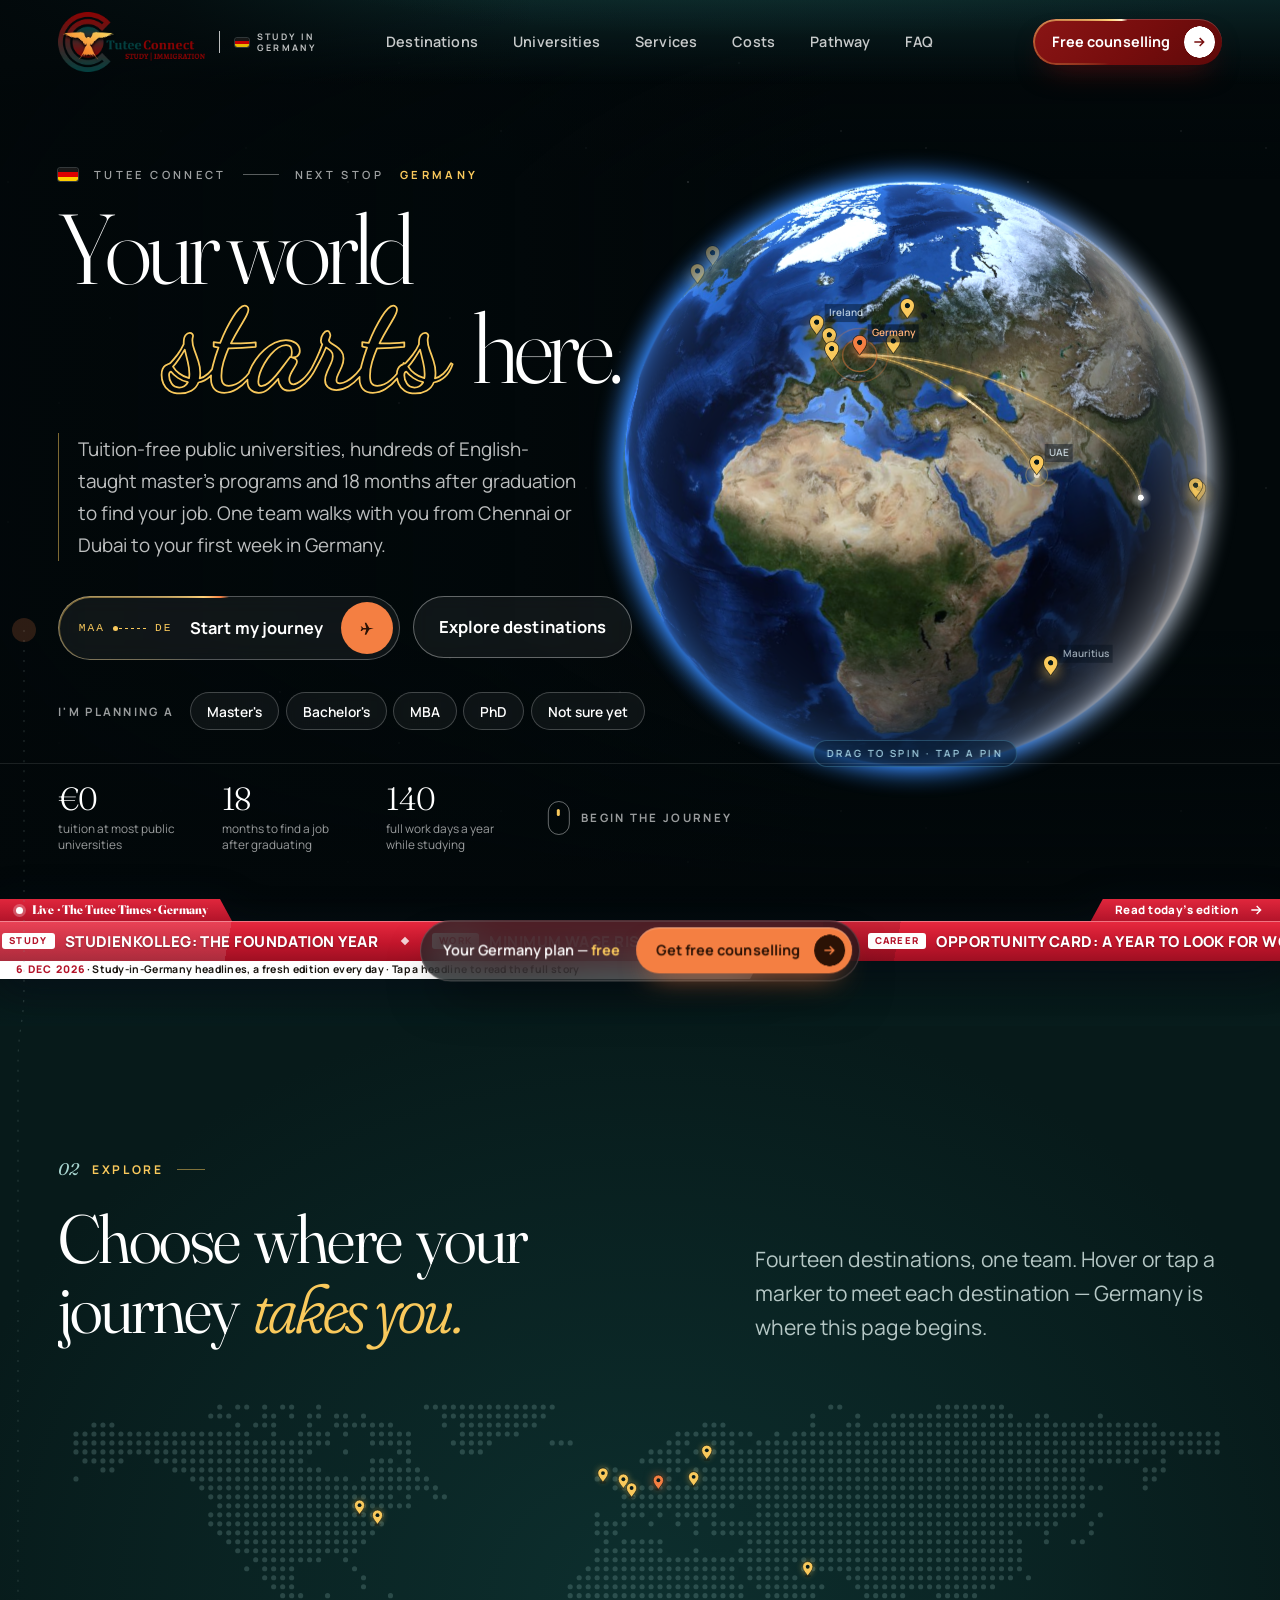
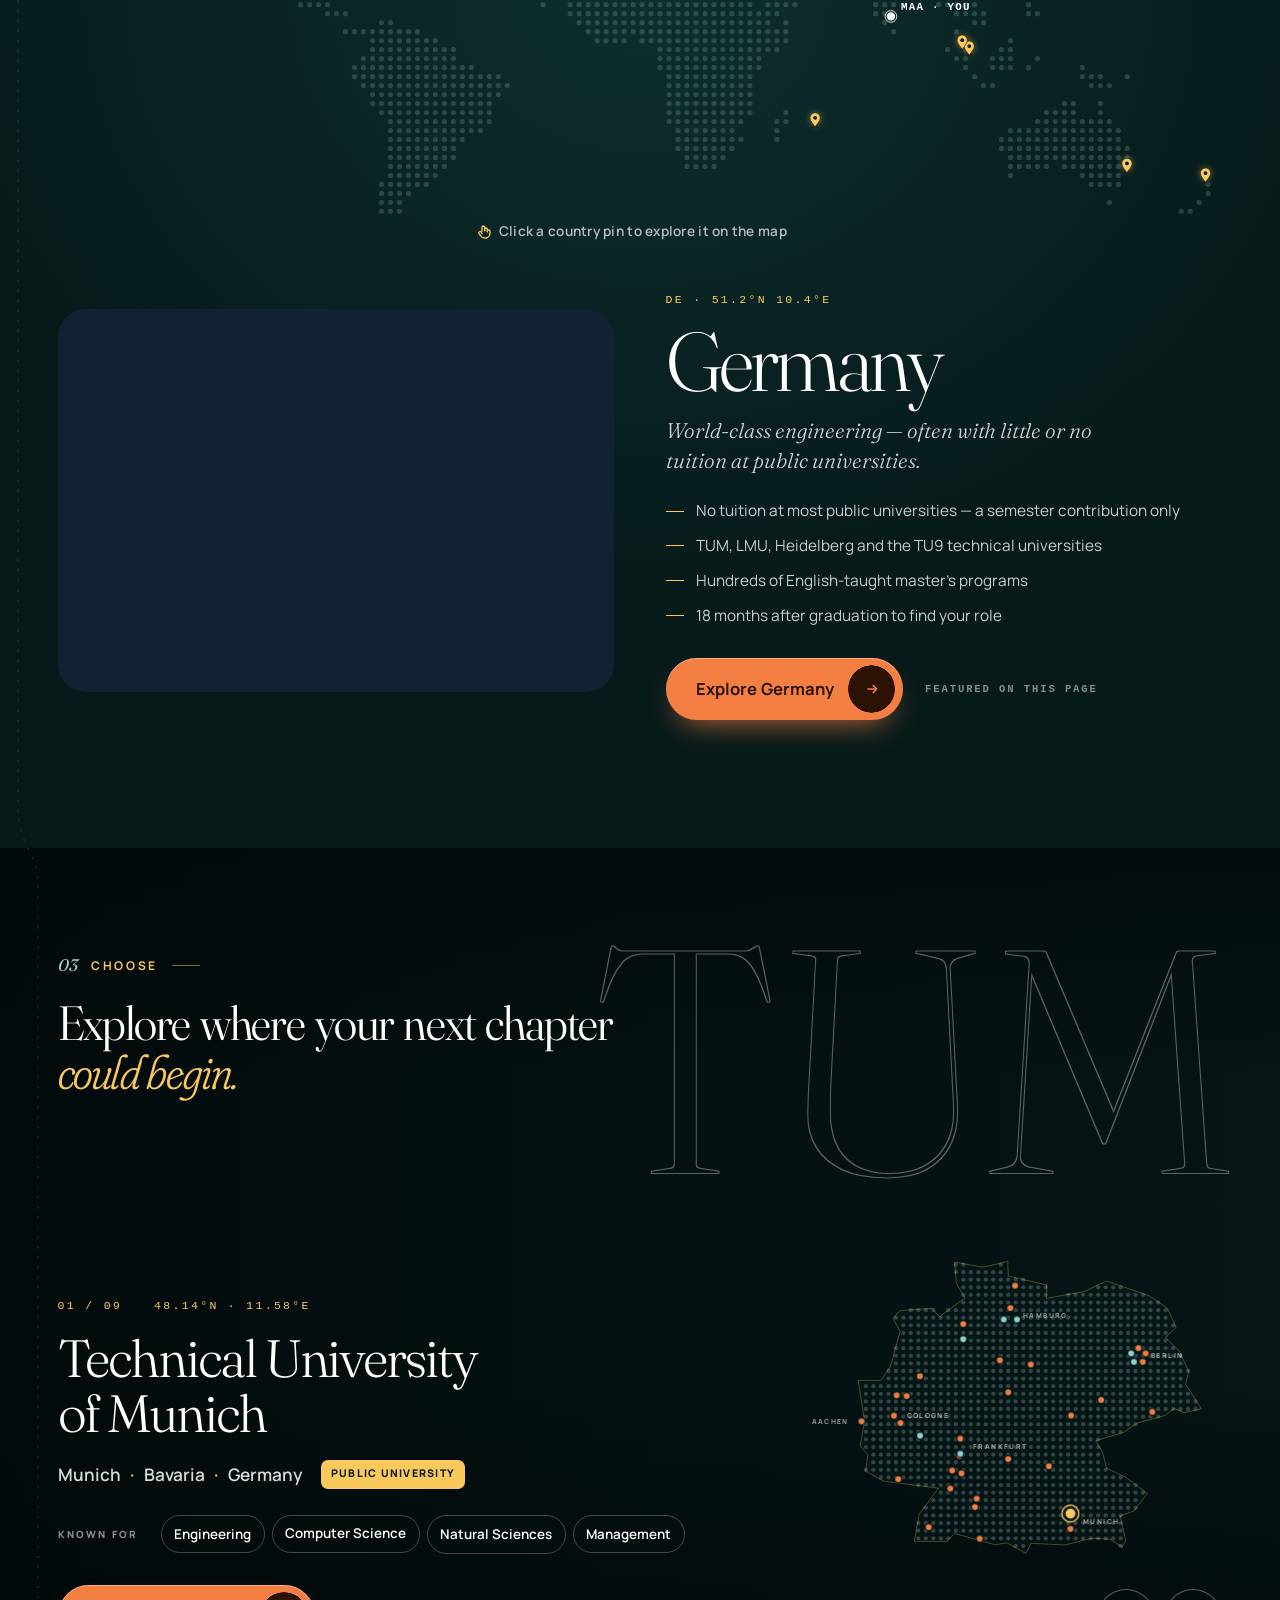
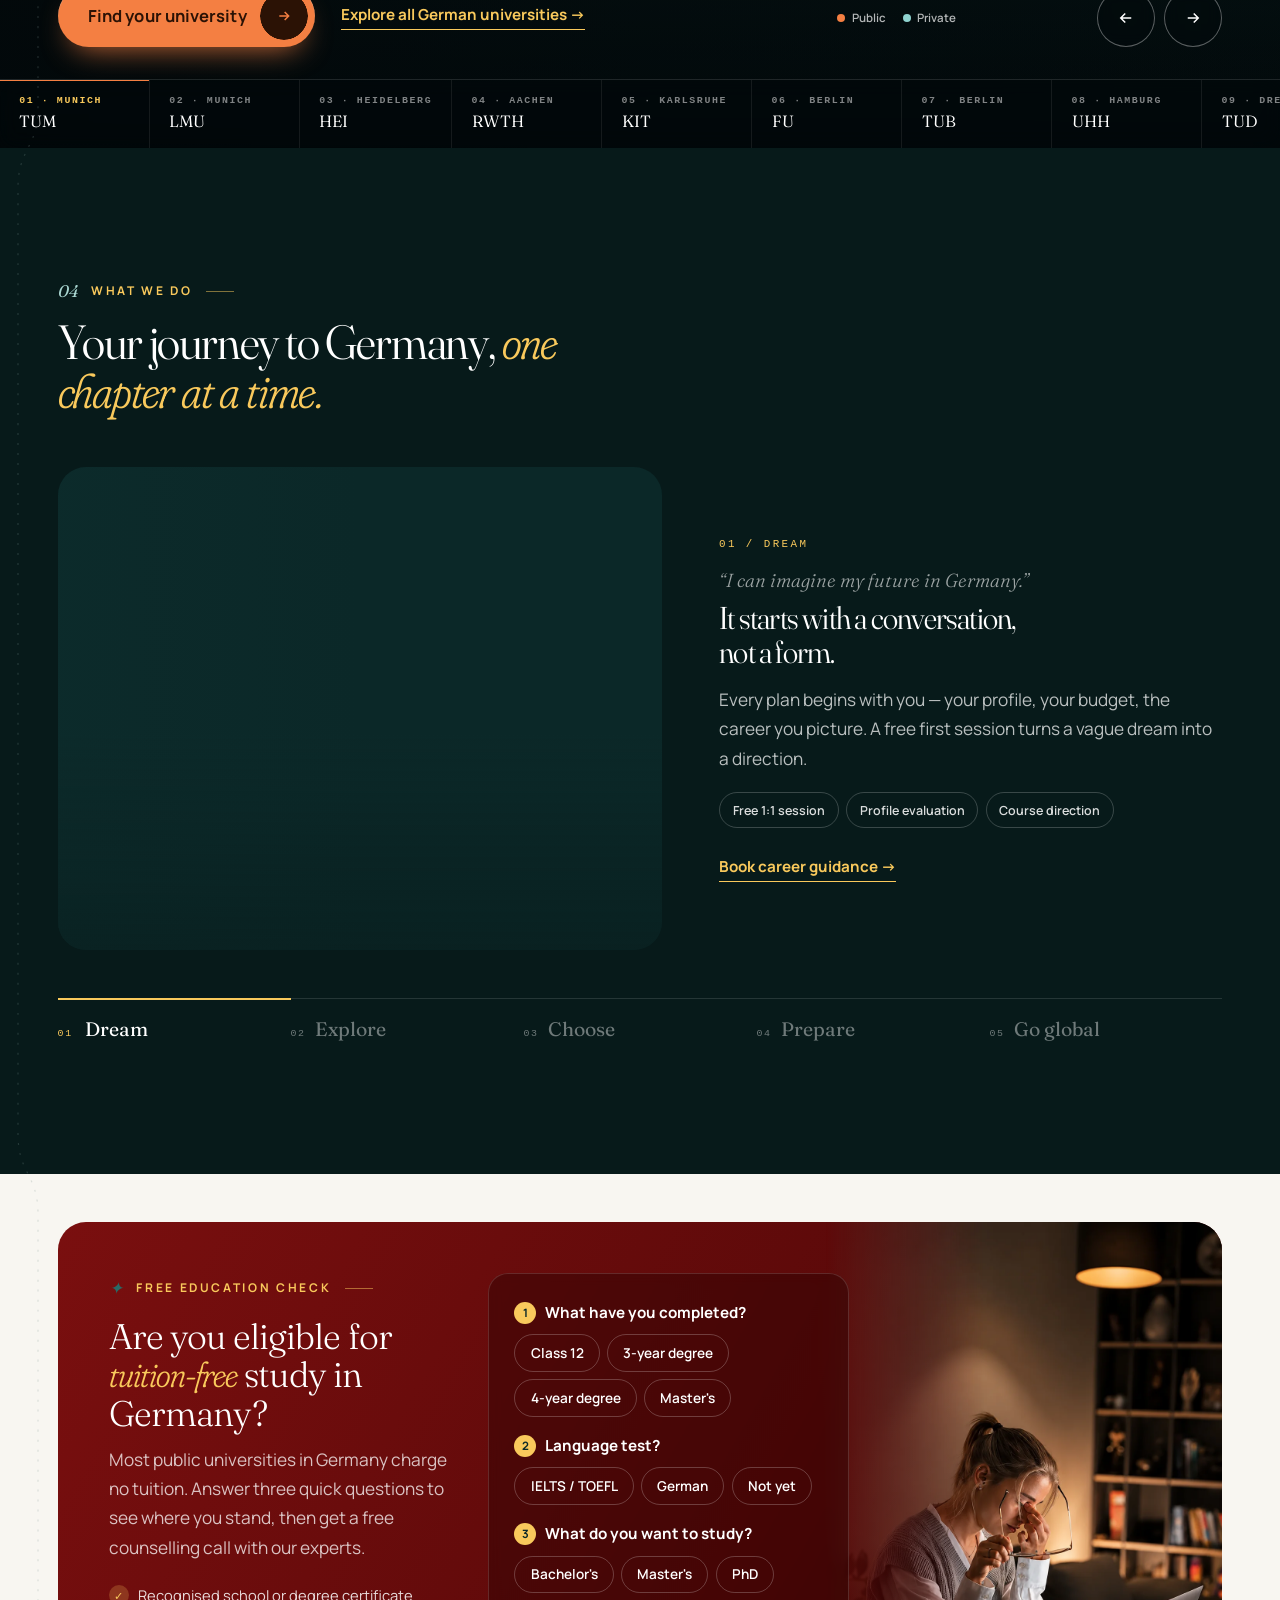
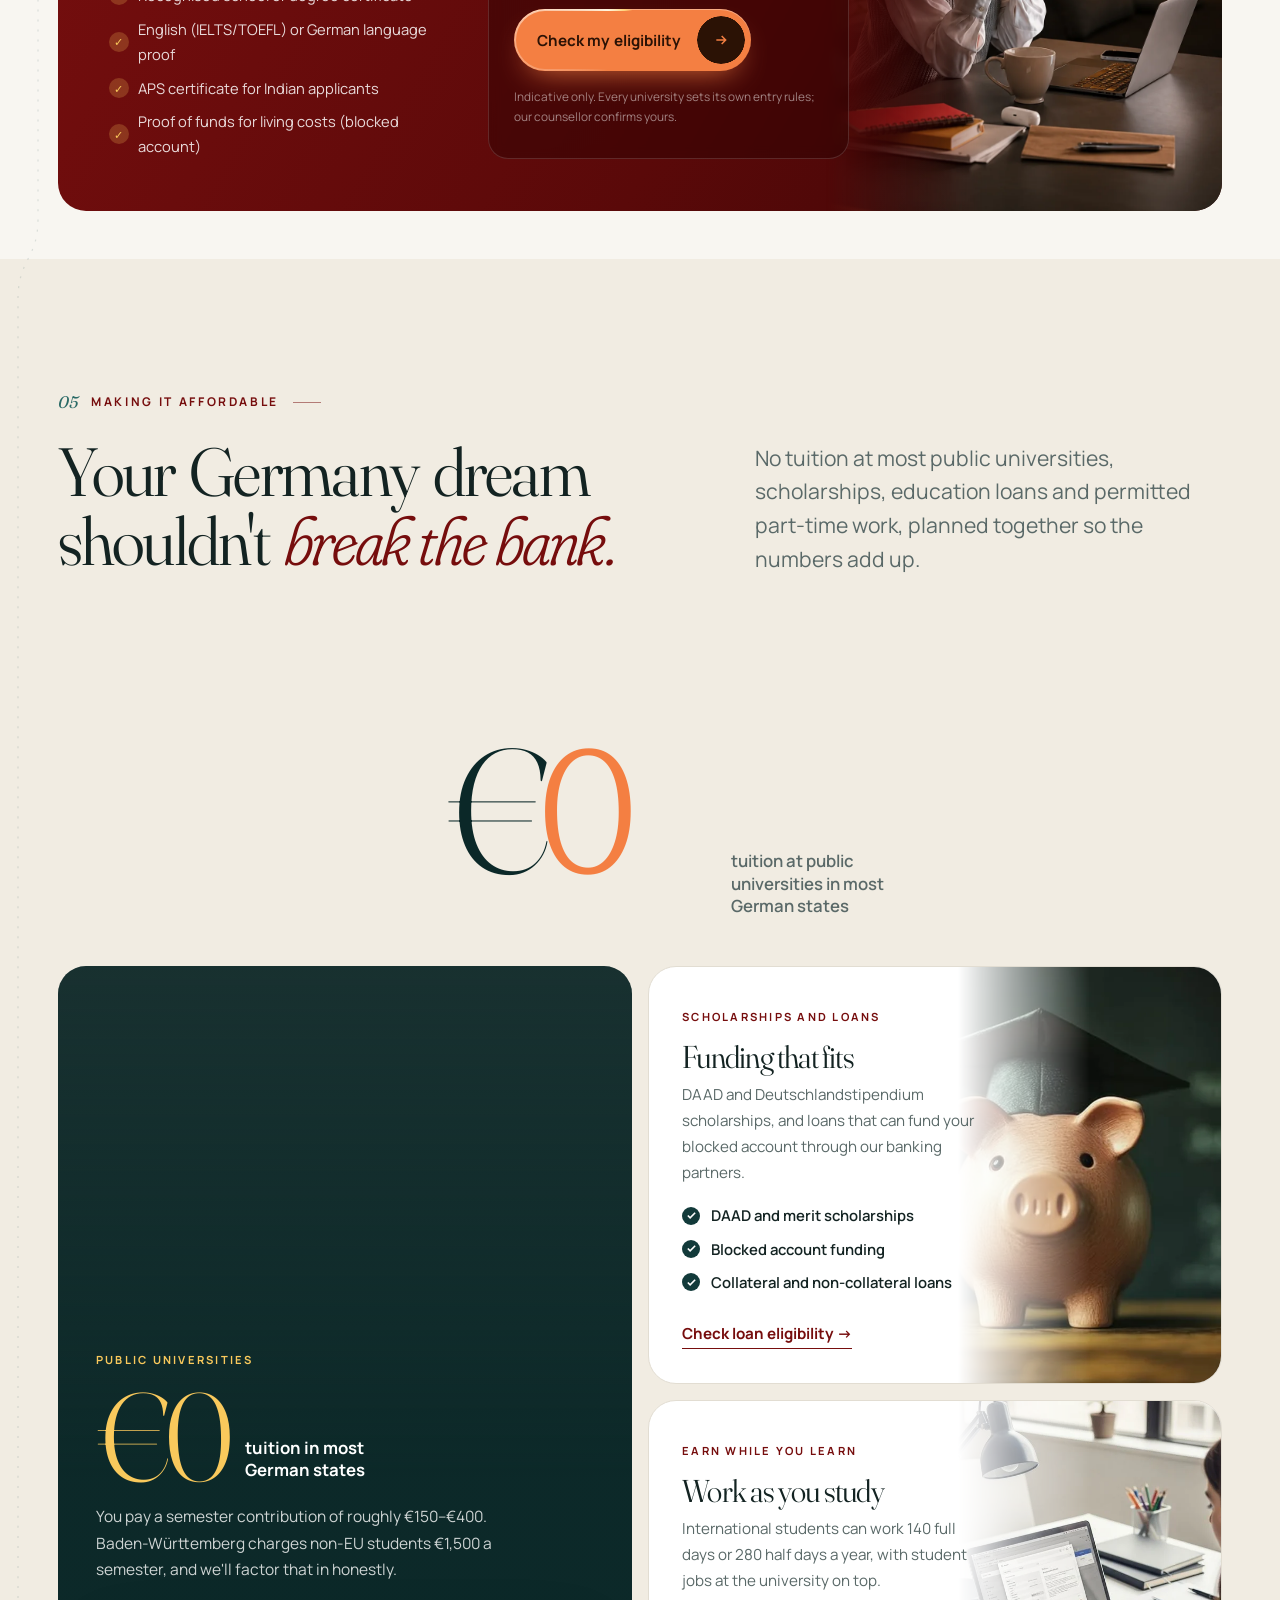
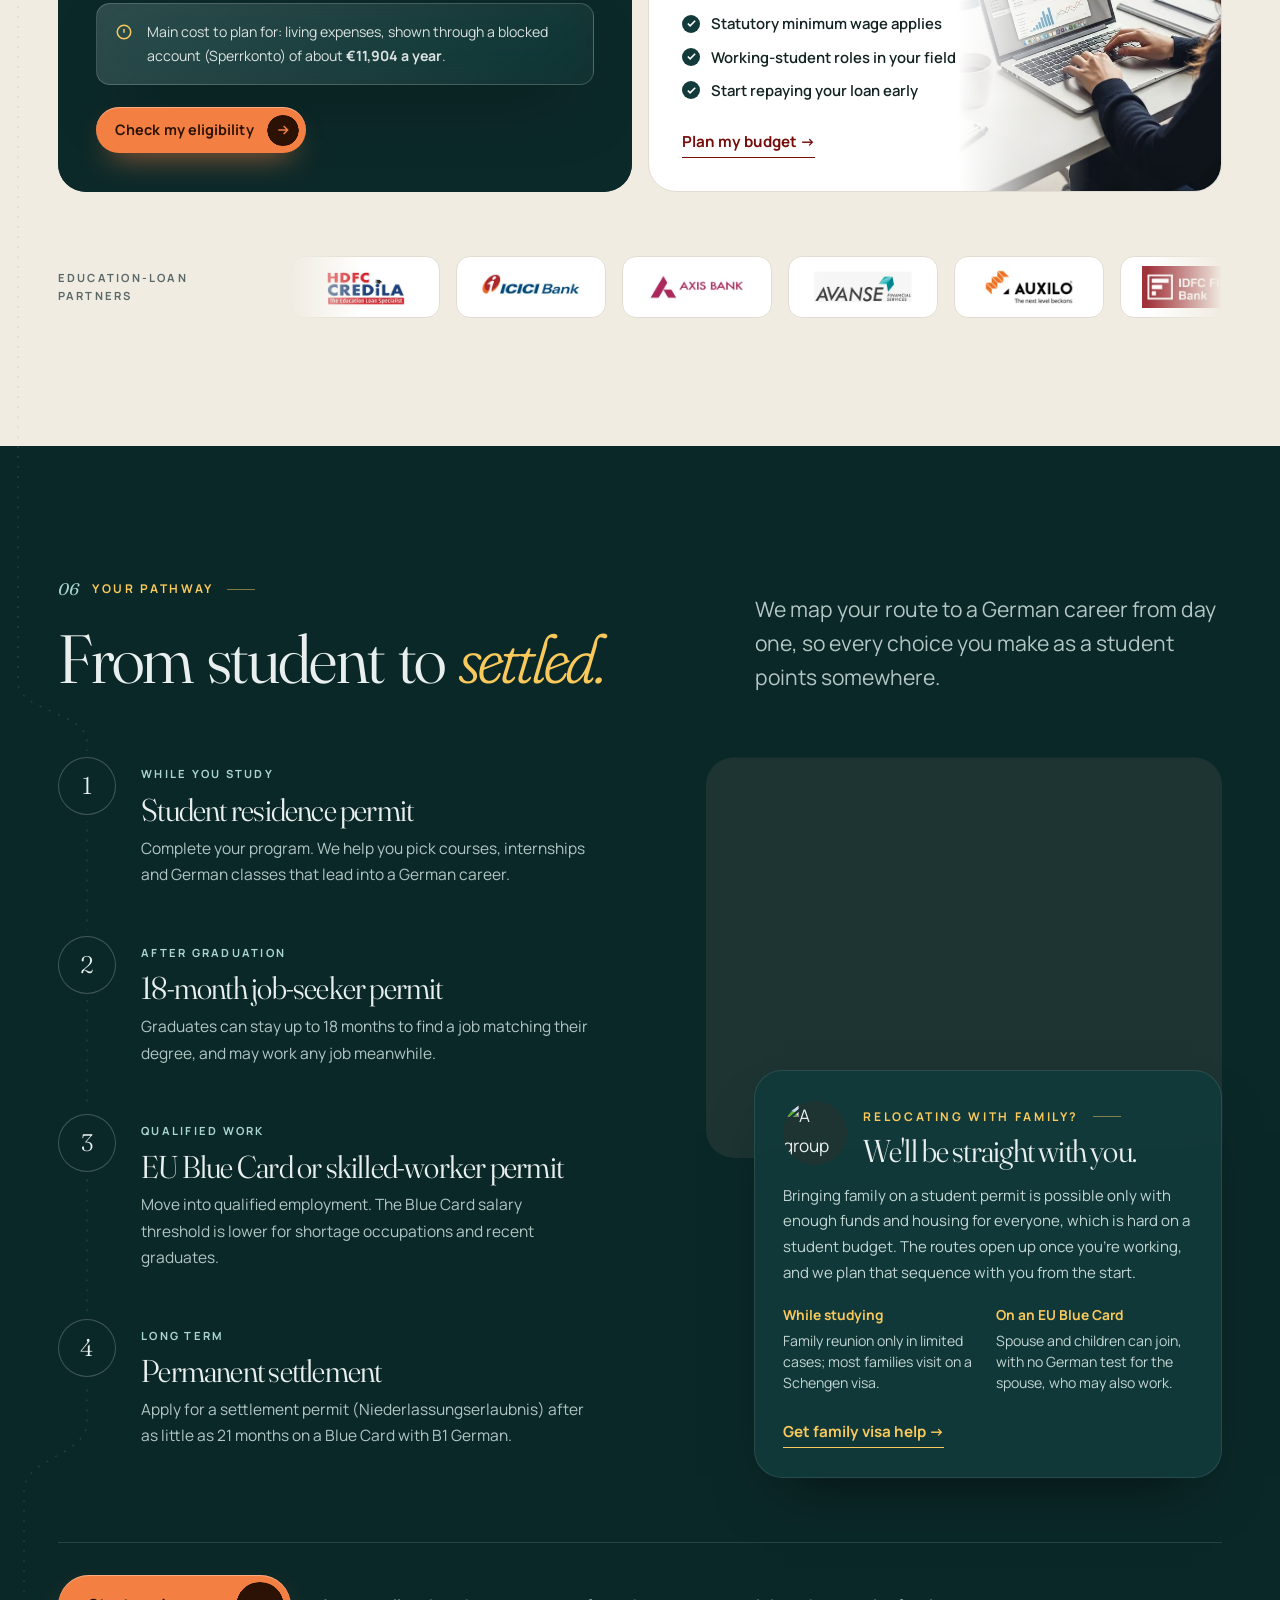
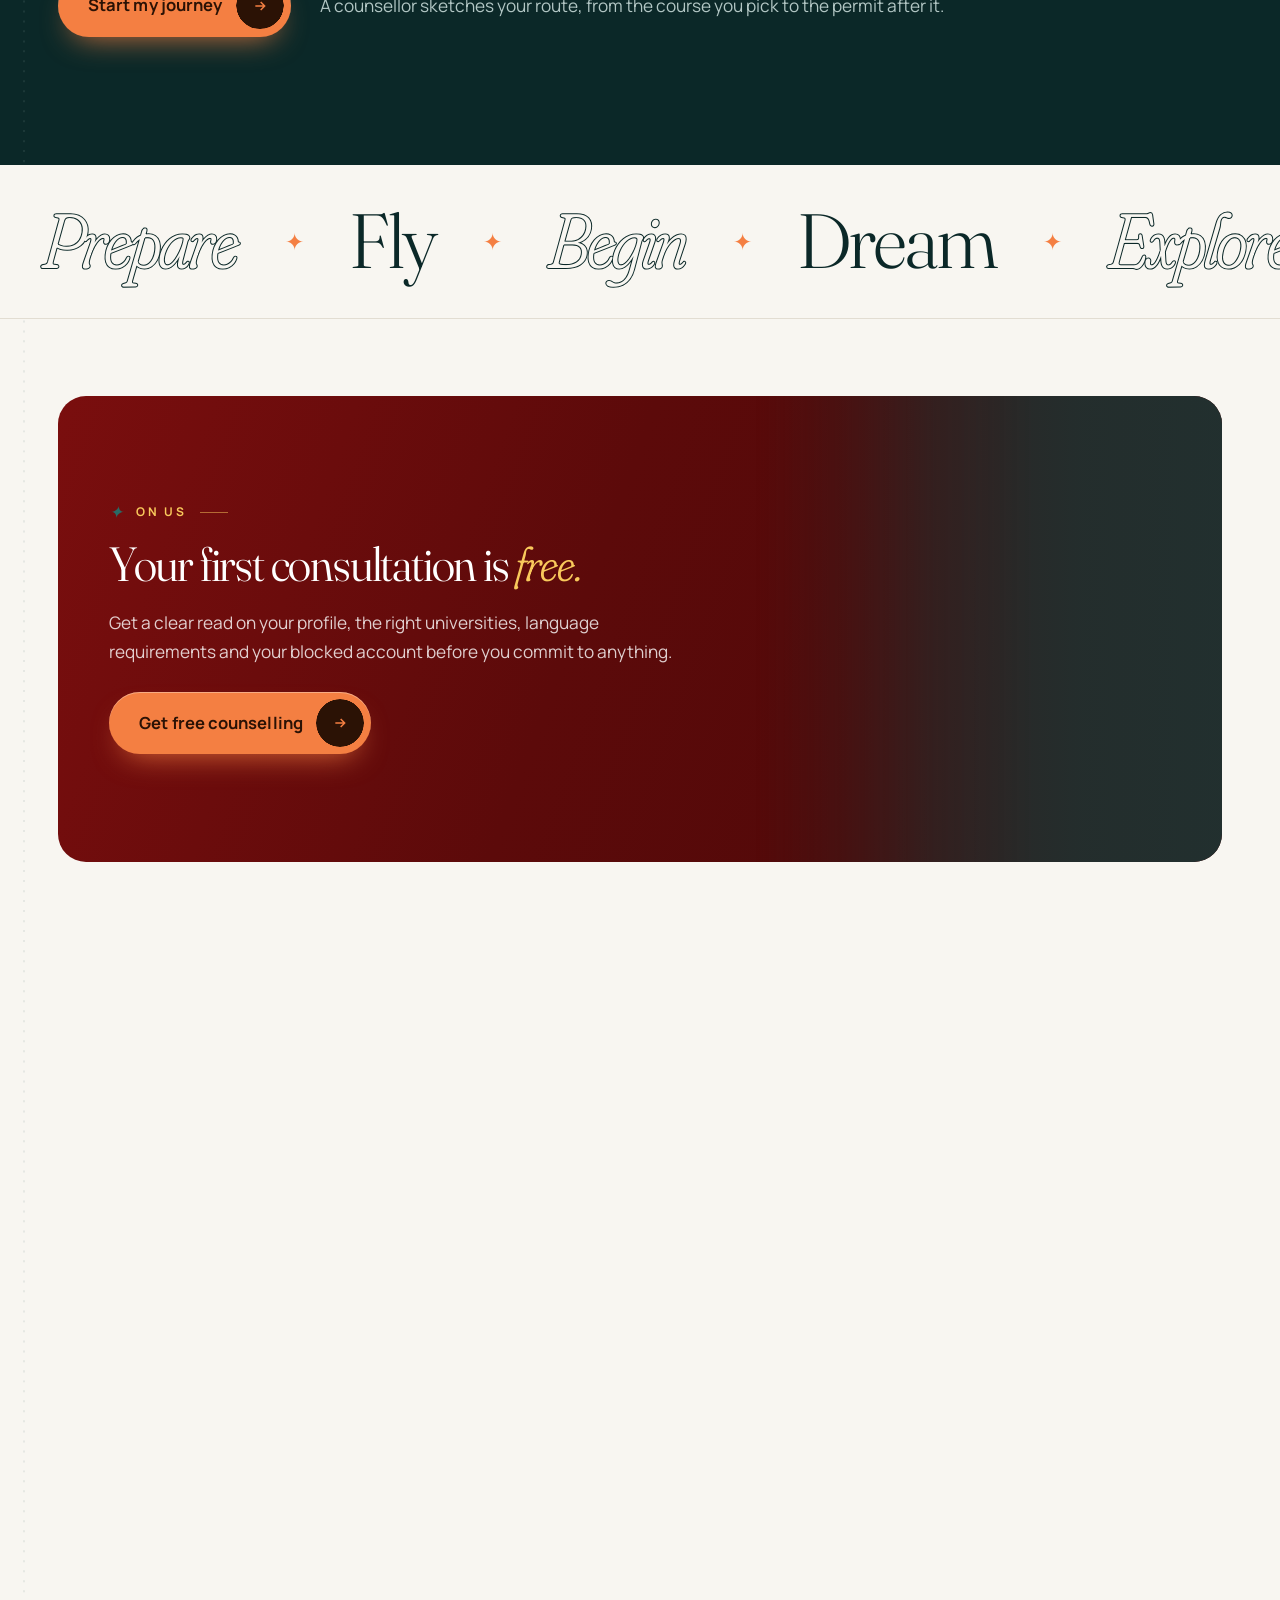
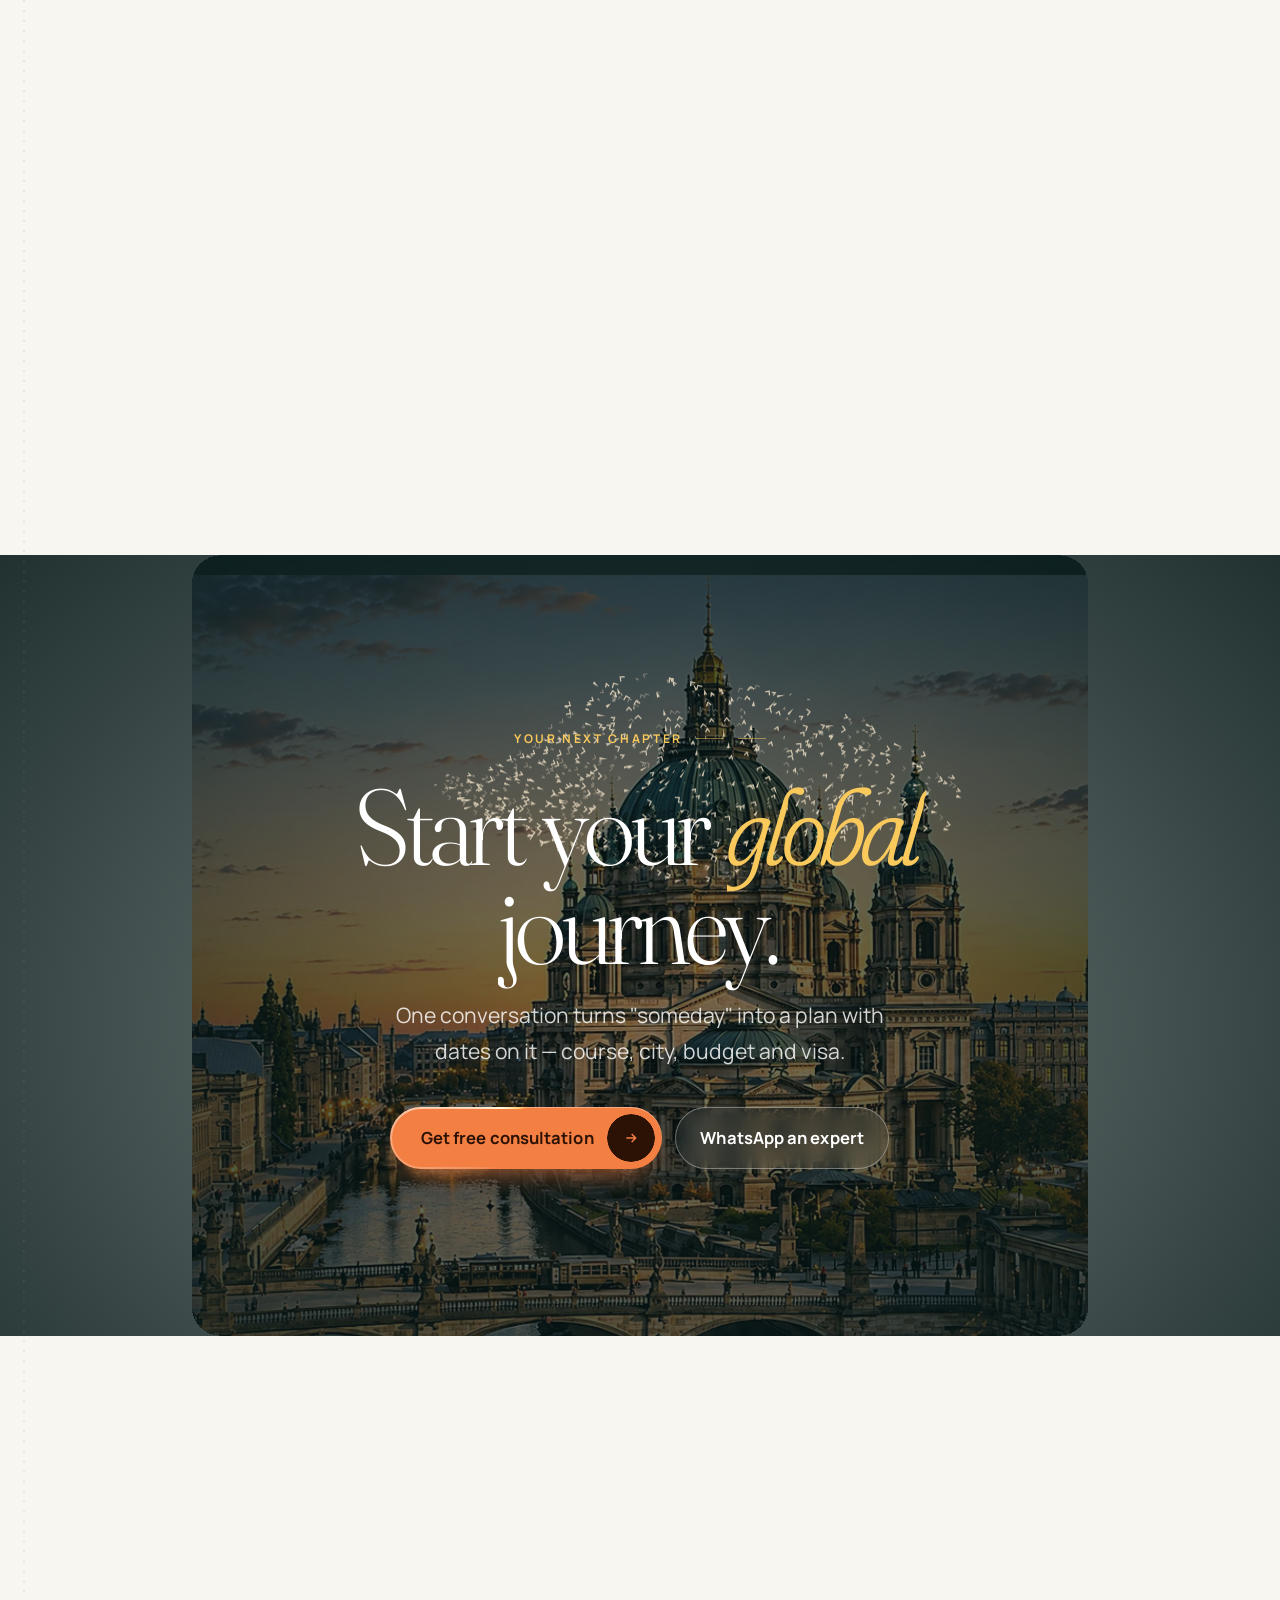
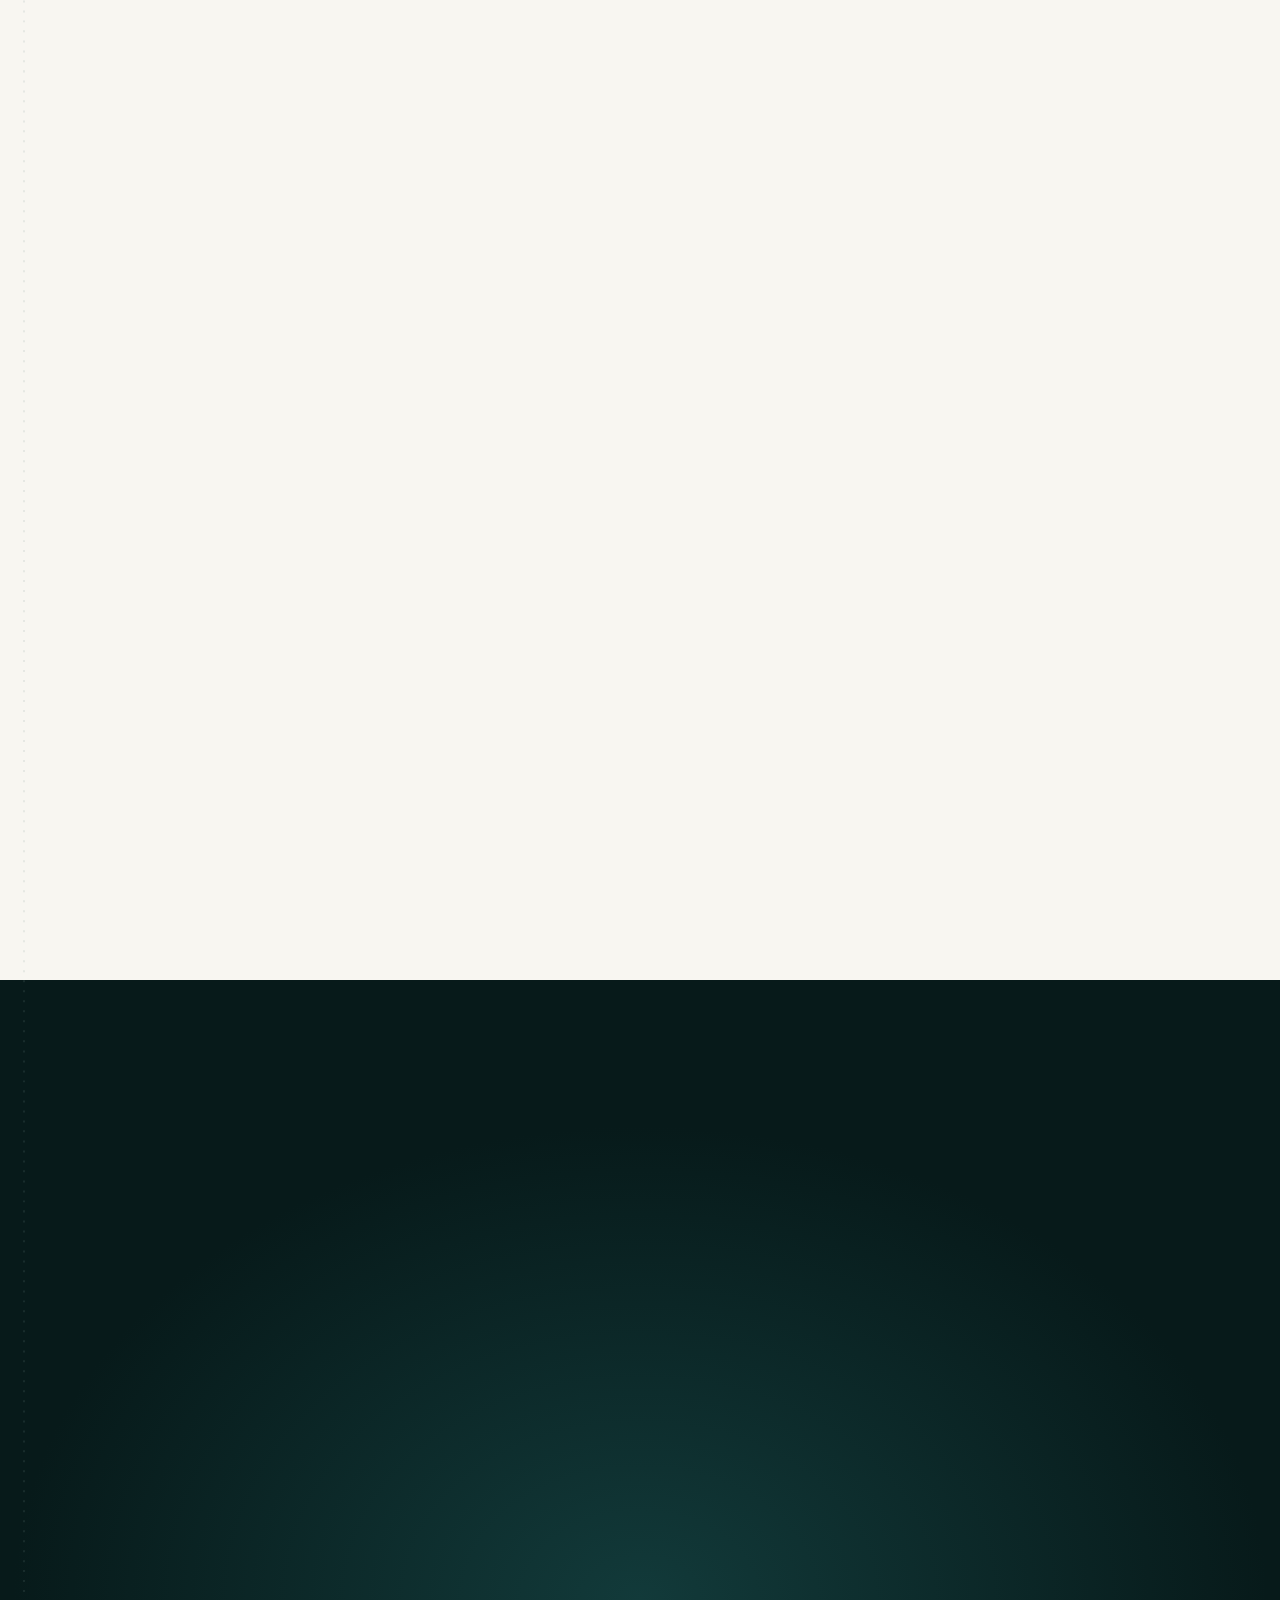
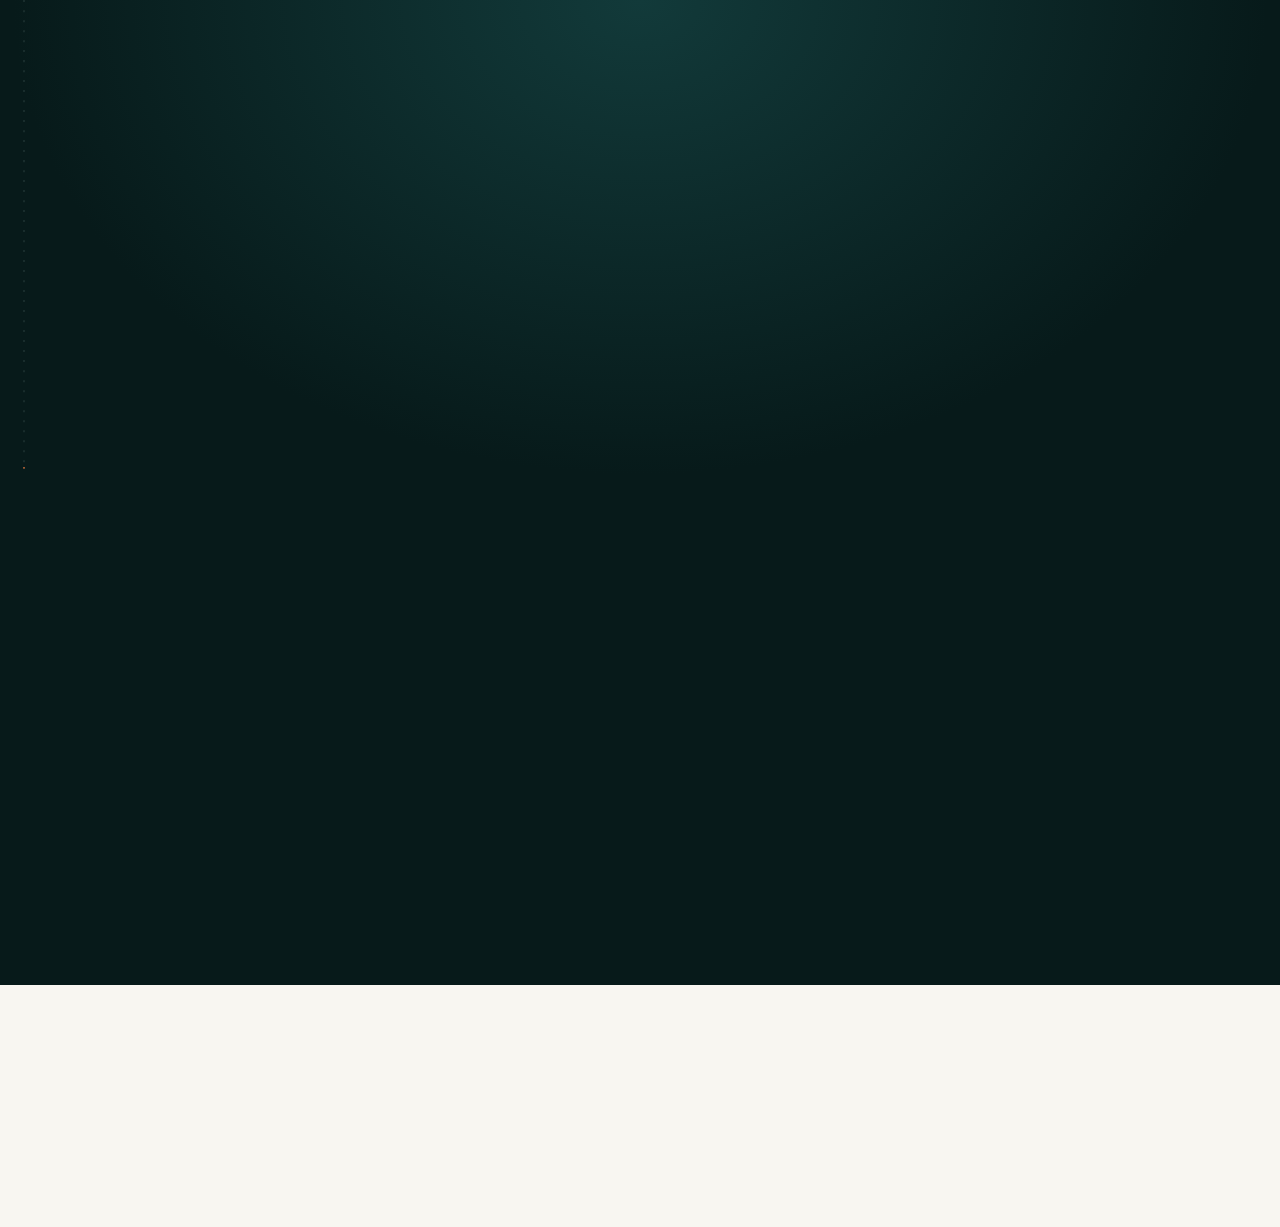
==== commit 053fd8f0: "Form Fixing" ====
--- a/index.html
+++ b/index.html
@@ -16,7 +16,7 @@
 <link rel="preconnect" href="https://images.unsplash.com">
 <link rel="preconnect" href="https://fonts.googleapis.com"><link rel="preconnect" href="https://fonts.gstatic.com" crossorigin>
 <link rel="stylesheet" href="https://fonts.googleapis.com/css2?family=Fraunces:ital,opsz,wght,SOFT@0,9..144,300..500,0..100;1,9..144,300..500,0..100&family=Manrope:wght@400;500;600;700;800&display=swap">
-<link rel="stylesheet" href="assets/css/style.css">
+<link rel="stylesheet" href="assets/css/style.css?v=141">
 <script>document.documentElement.classList.remove('no-js')</script>
 <script type="application/ld+json">
 {"@context":"https://schema.org","@type":"EducationalOrganization","name":"Tutee Connect","url":"https://tuteeconnect.com/","email":"info@tuteeconnect.com","telephone":"+91-701-090-2329",
@@ -609,15 +609,15 @@
     </footer>
   </article>
 </div>
-<script src="assets/js/land.js" defer></script>
-<script src="assets/js/globe5.js" defer></script>
-<script src="assets/js/unis-de.js" defer></script>
-<script src="assets/js/app.js" defer></script>
-<script src="assets/js/form-ui.js" defer></script>
-<script src="assets/js/news-de.js" defer></script>
-<script src="assets/js/news.js" defer></script>
-<script src="assets/js/flock.js" defer></script>
-<script src="assets/js/perf.js" defer></script>
-<script src="assets/js/advisor.js" defer></script>
+<script src="assets/js/land.js?v=141" defer></script>
+<script src="assets/js/globe5.js?v=141" defer></script>
+<script src="assets/js/unis-de.js?v=141" defer></script>
+<script src="assets/js/app.js?v=141" defer></script>
+<script src="assets/js/form-ui.js?v=141" defer></script>
+<script src="assets/js/news-de.js?v=141" defer></script>
+<script src="assets/js/news.js?v=141" defer></script>
+<script src="assets/js/flock.js?v=141" defer></script>
+<script src="assets/js/perf.js?v=141" defer></script>
+<script src="assets/js/advisor.js?v=141" defer></script>
 </body>
 </html>
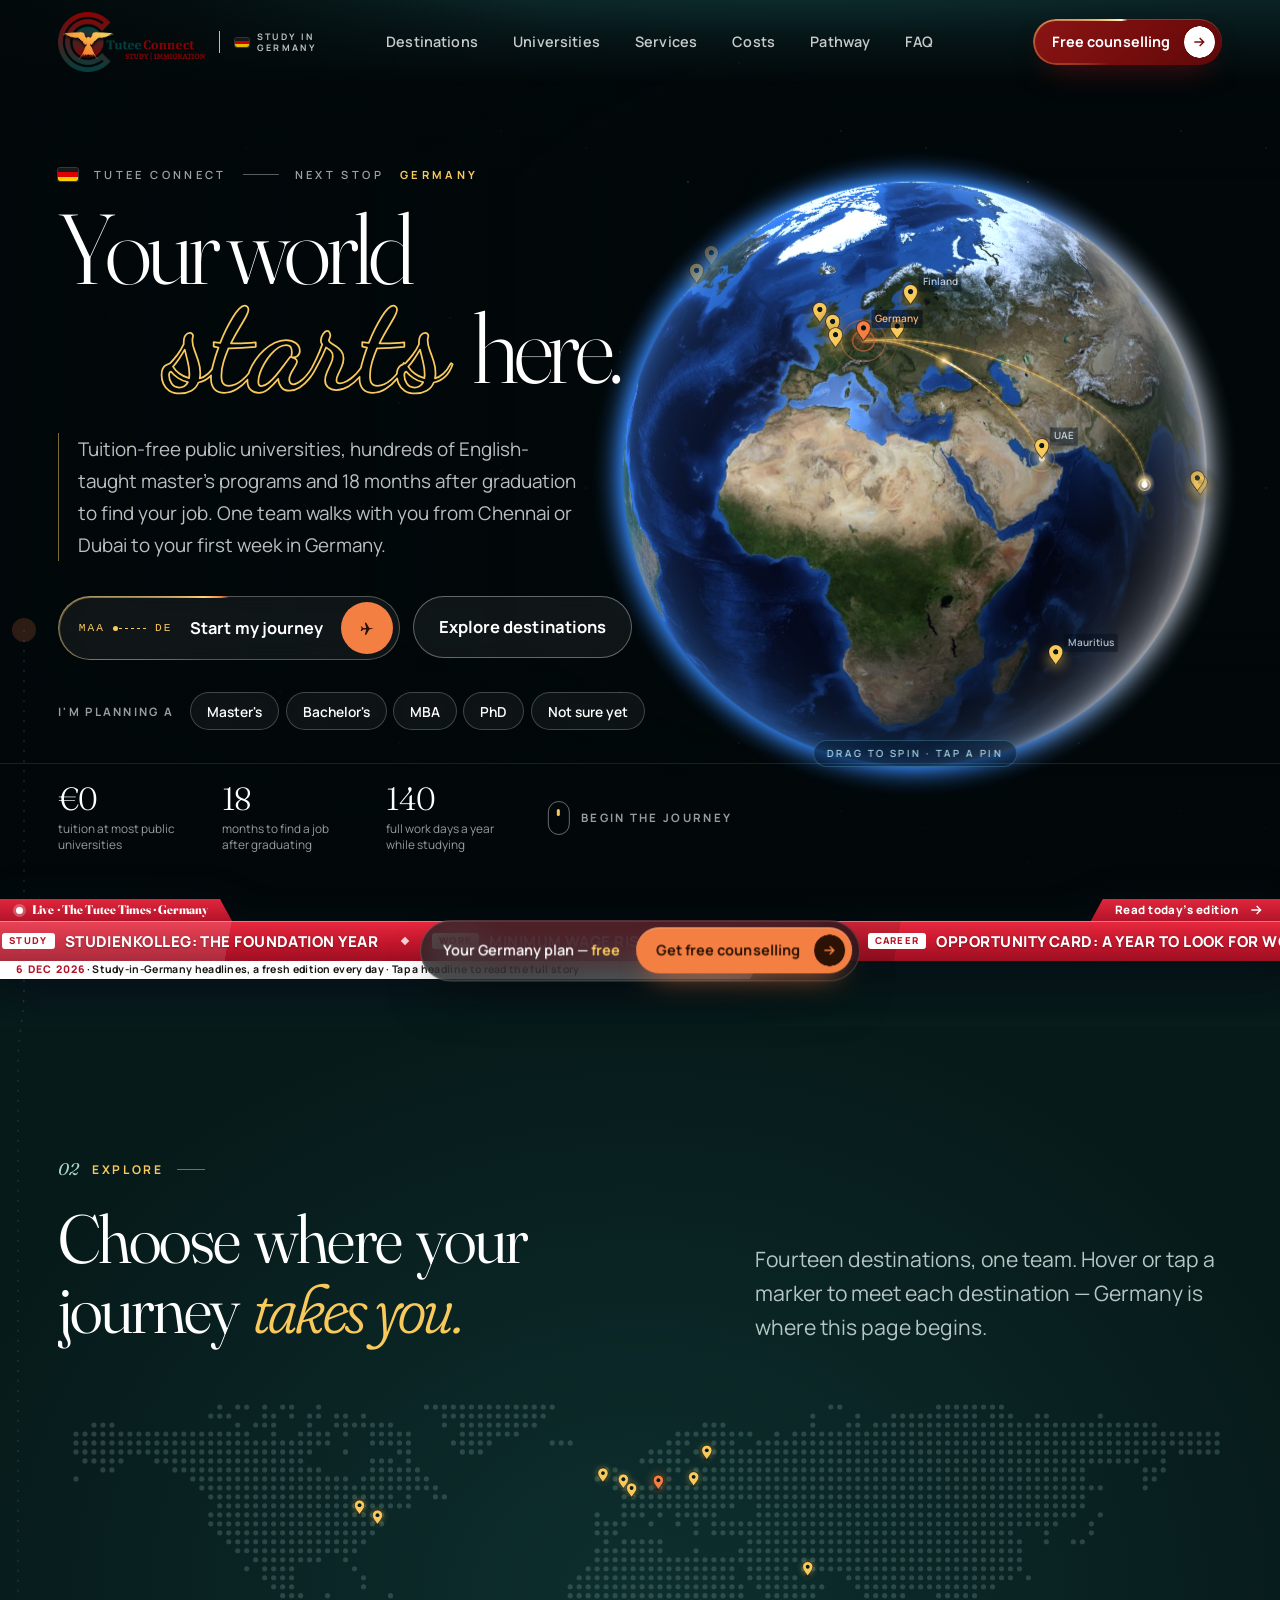
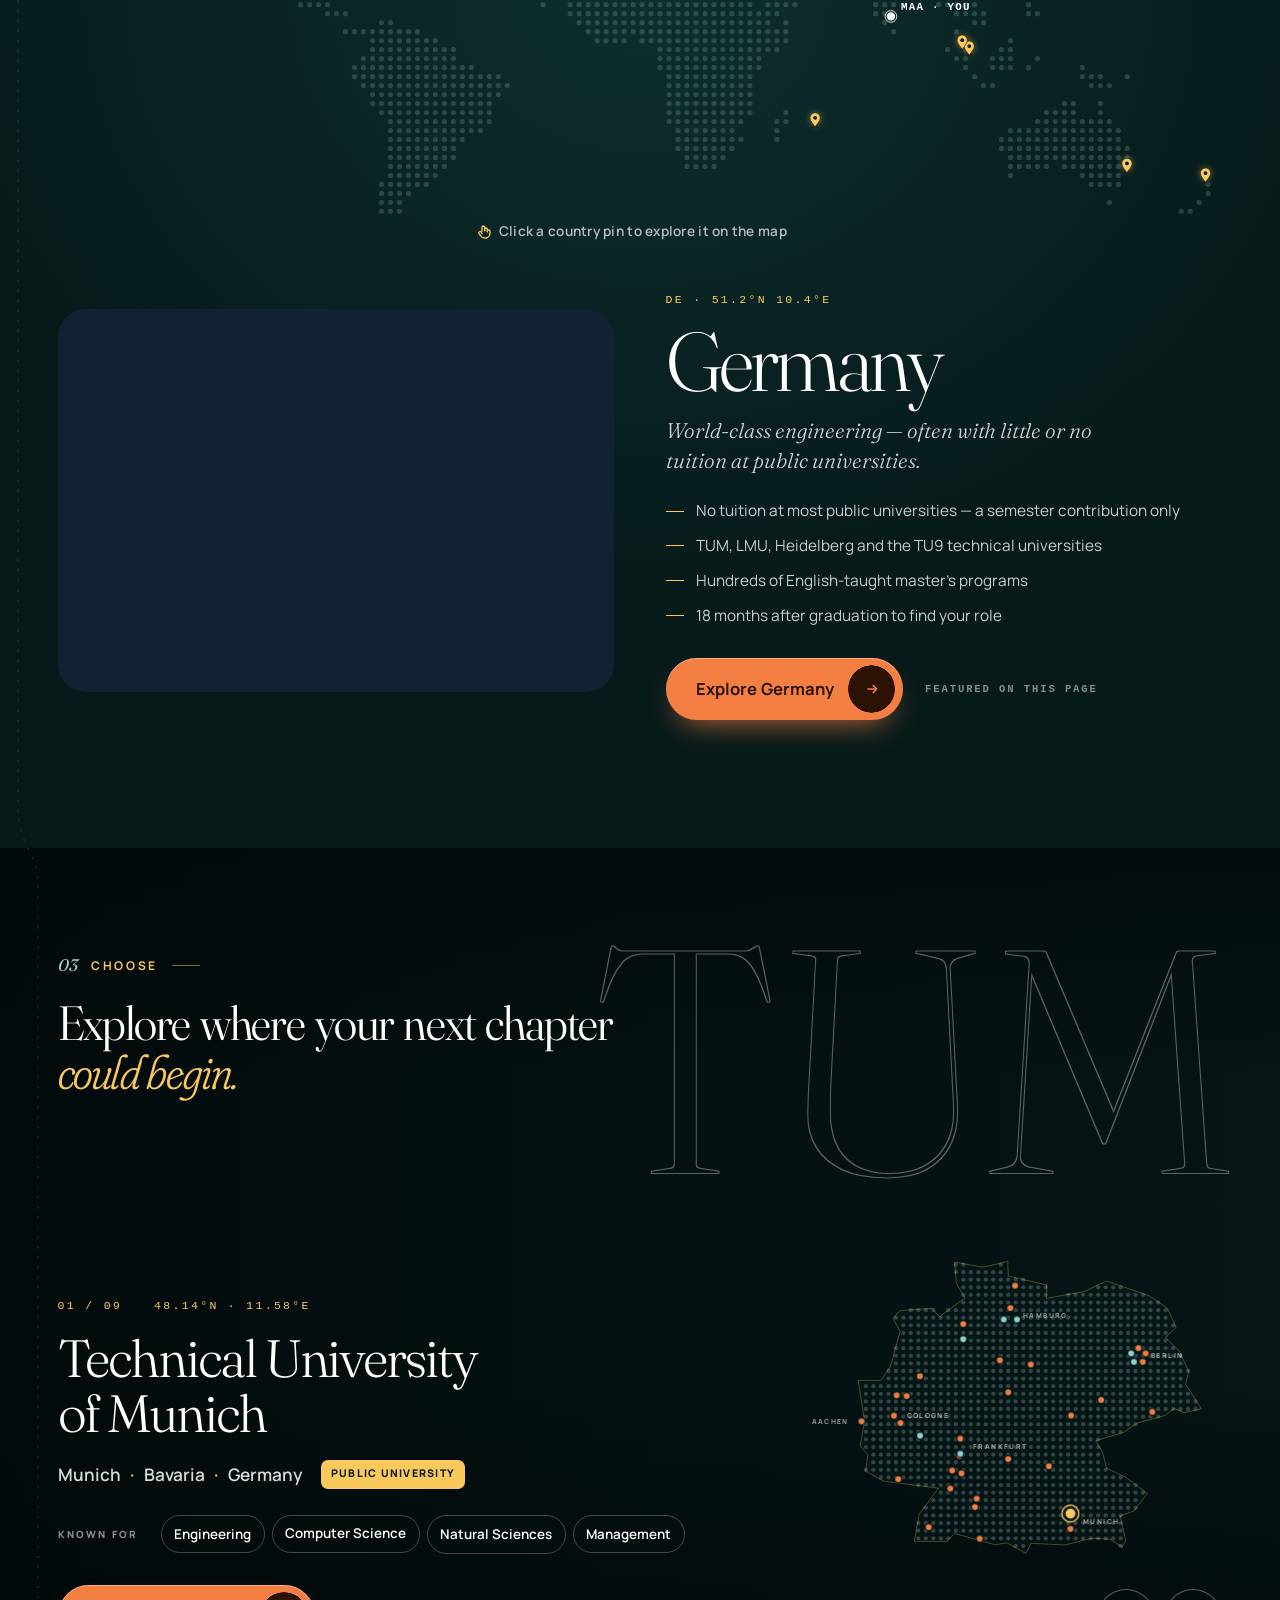
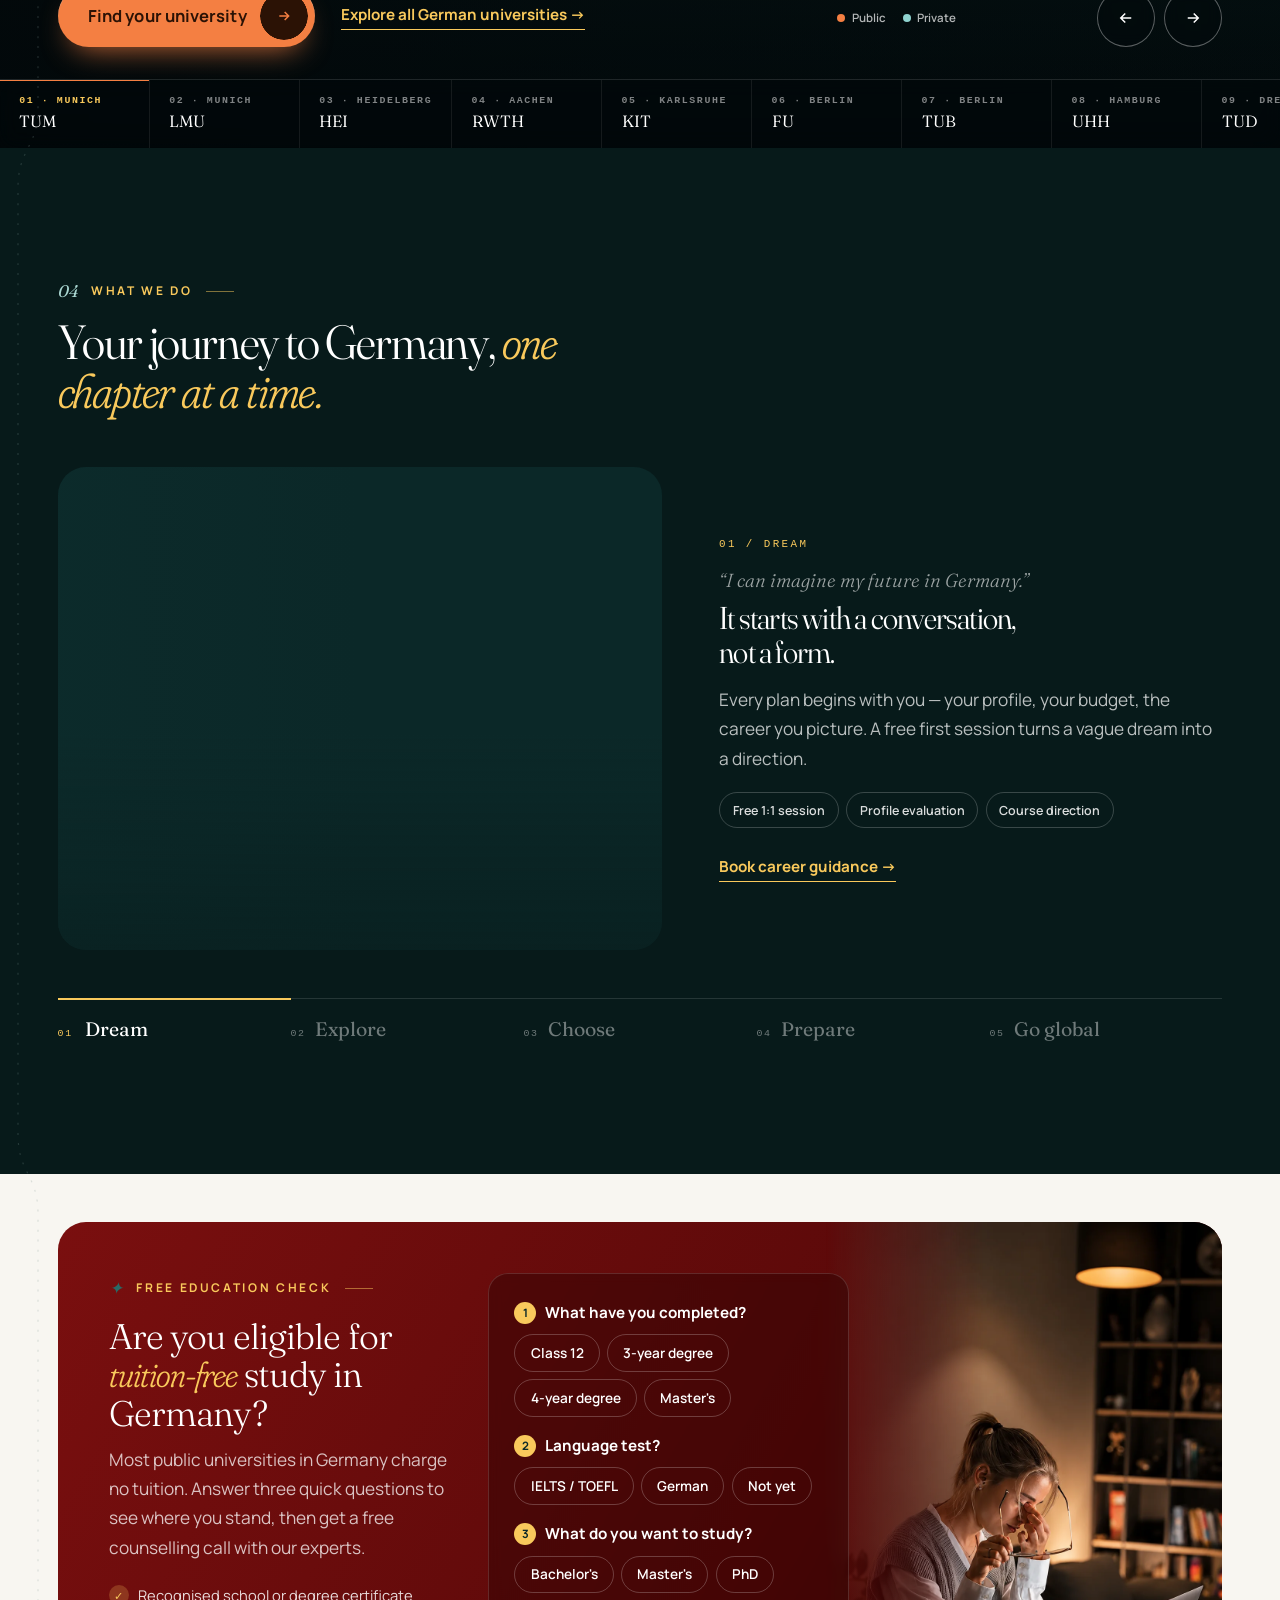
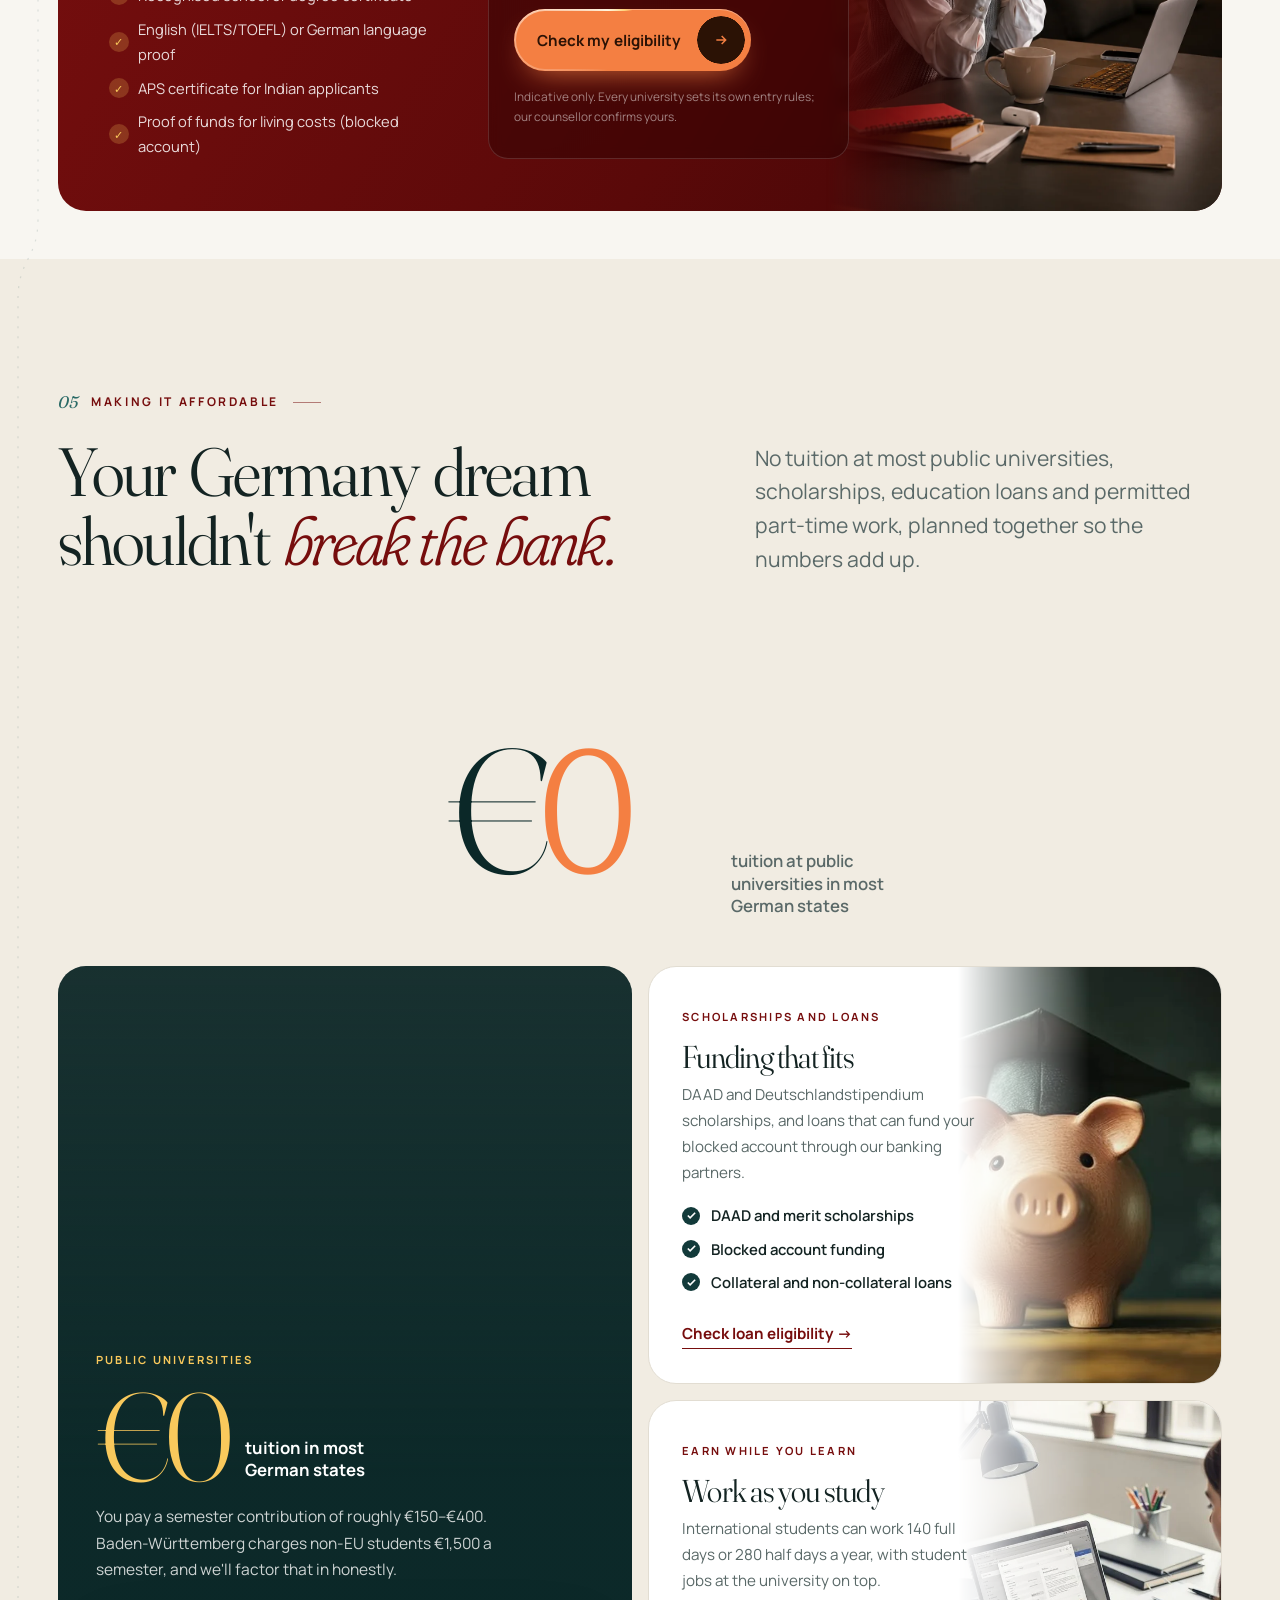
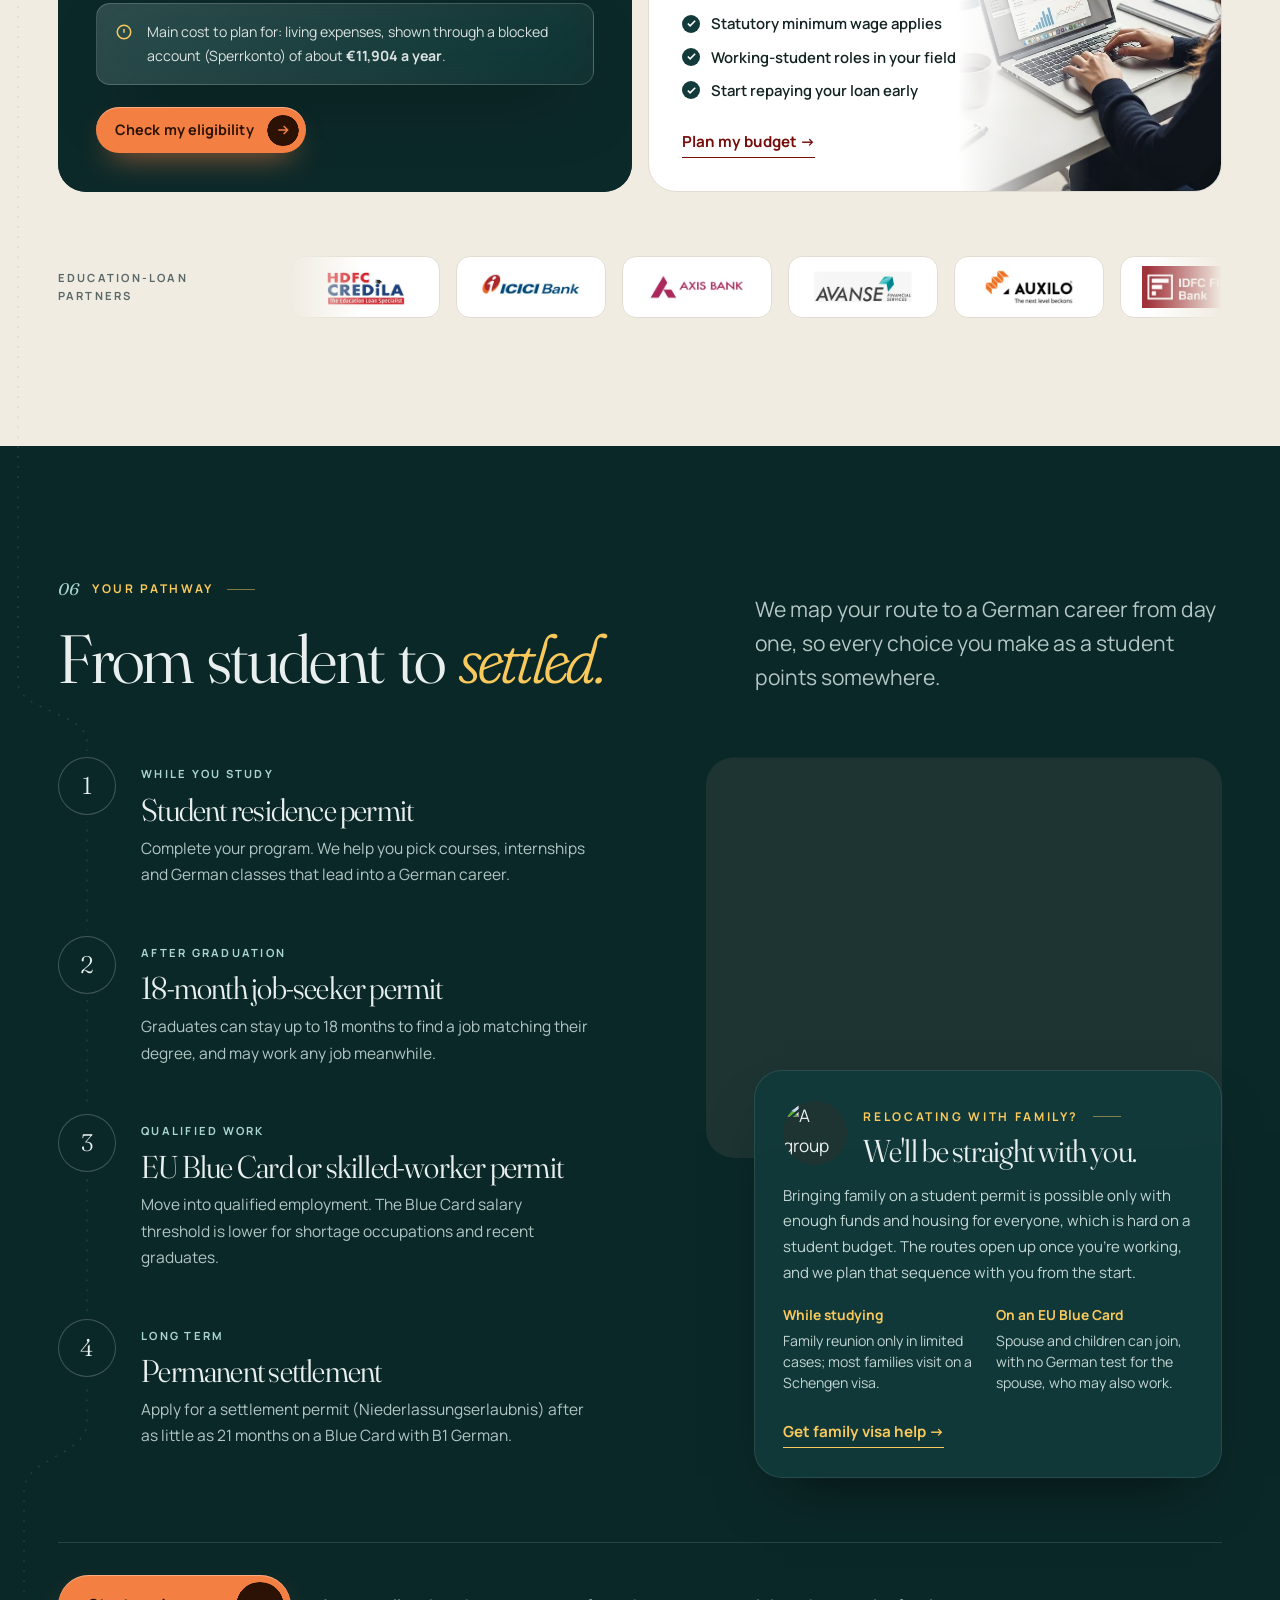
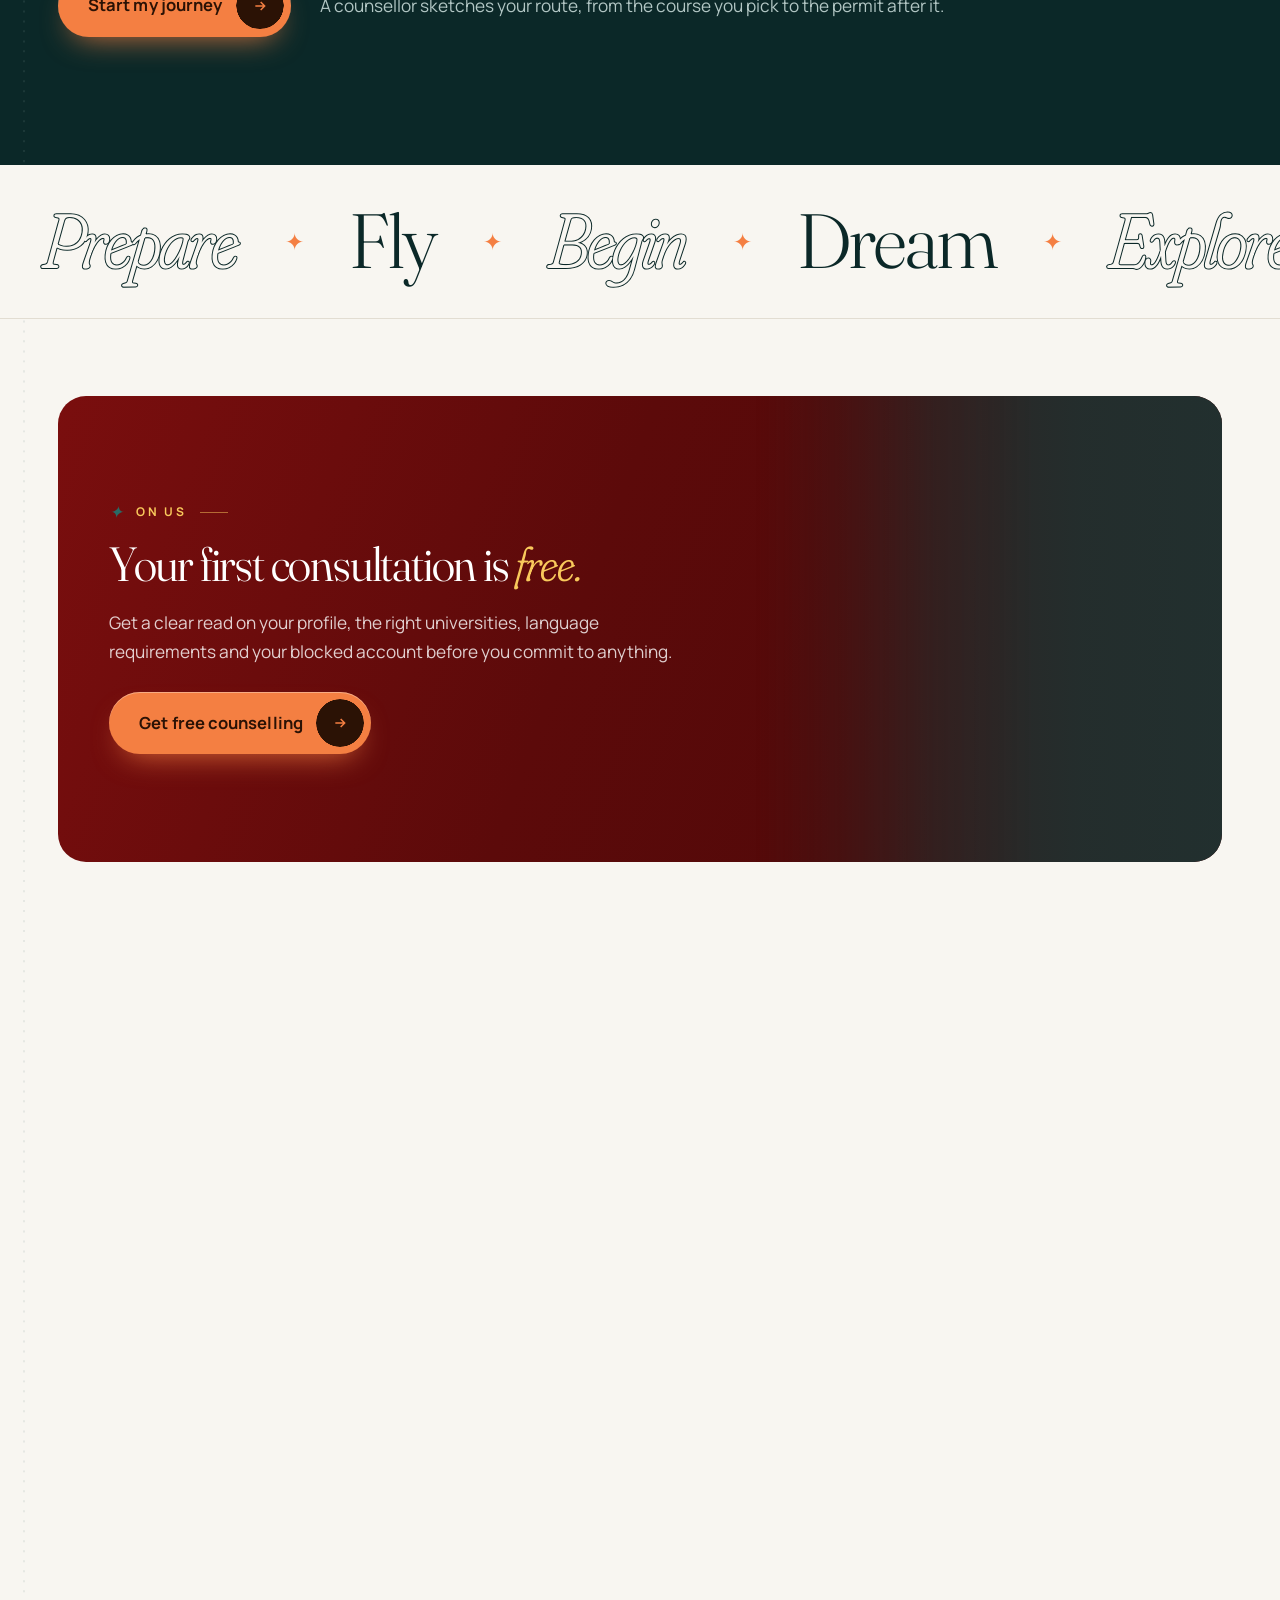
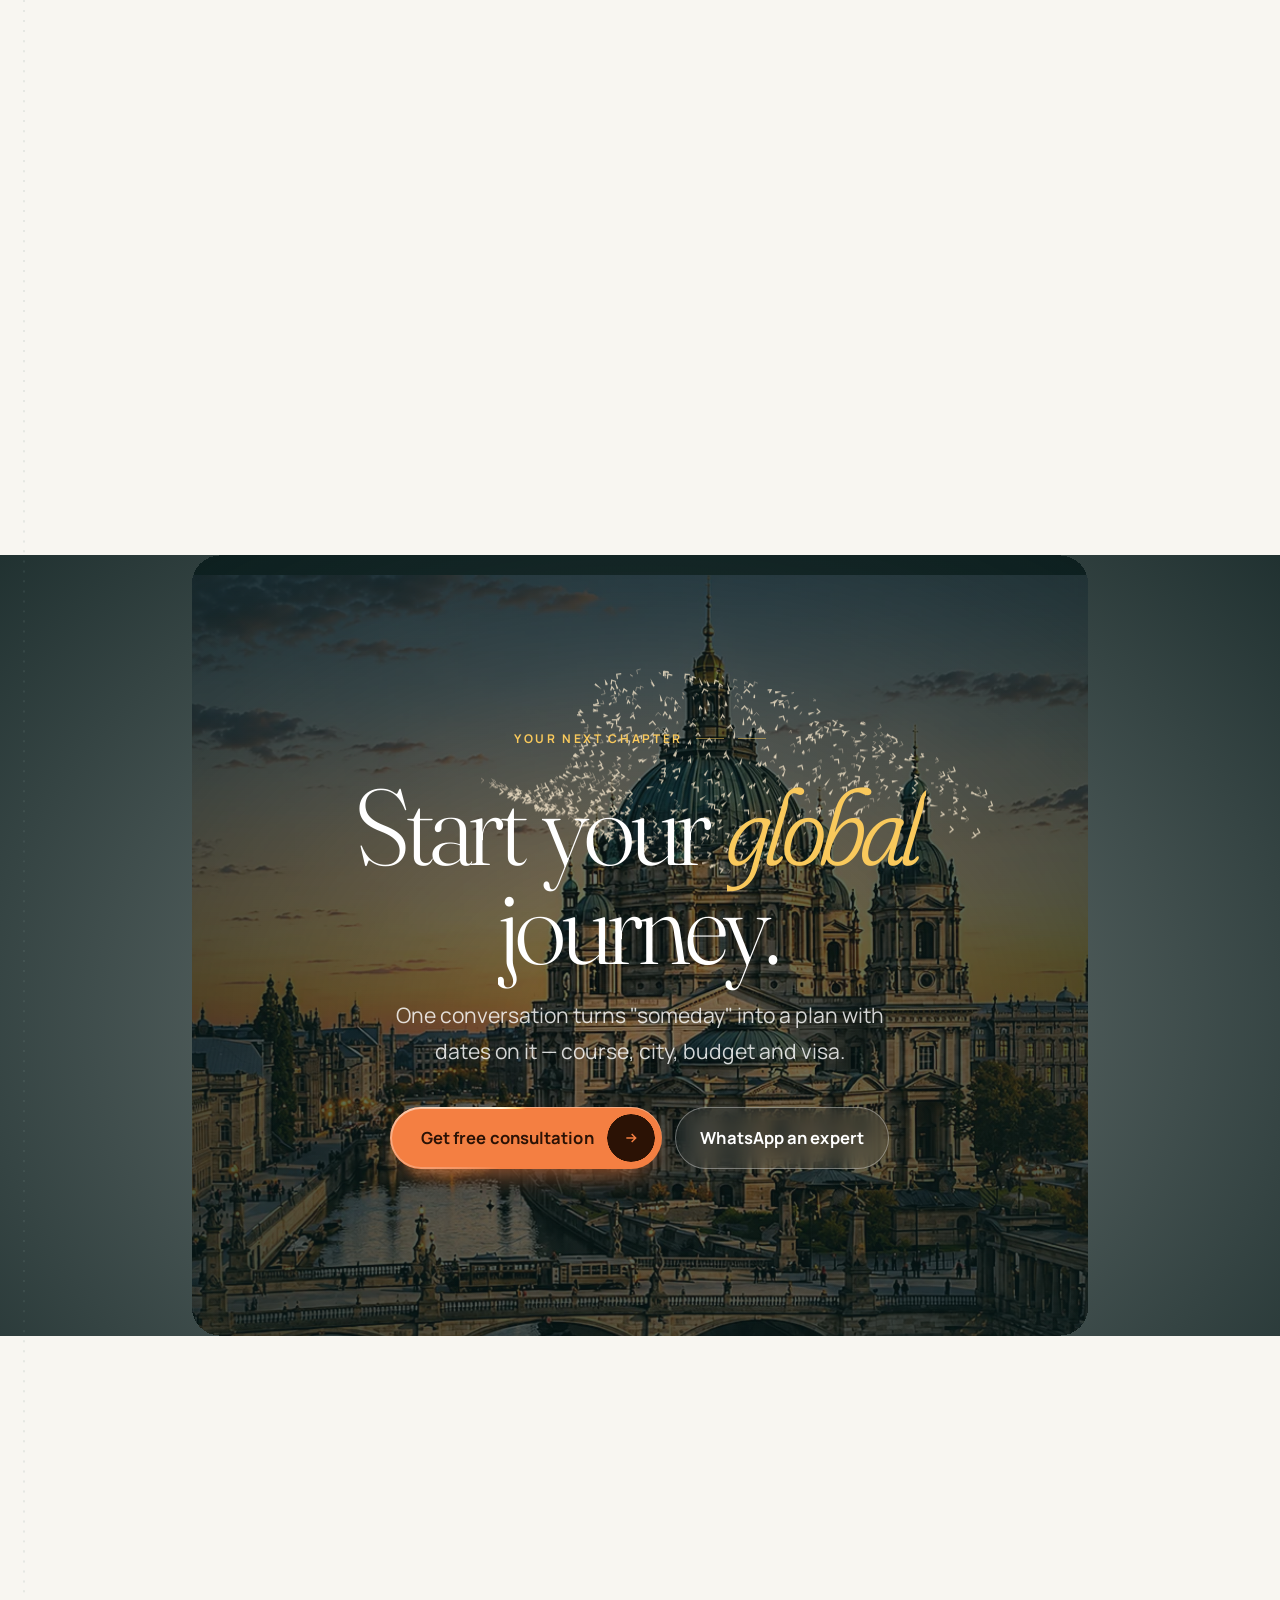
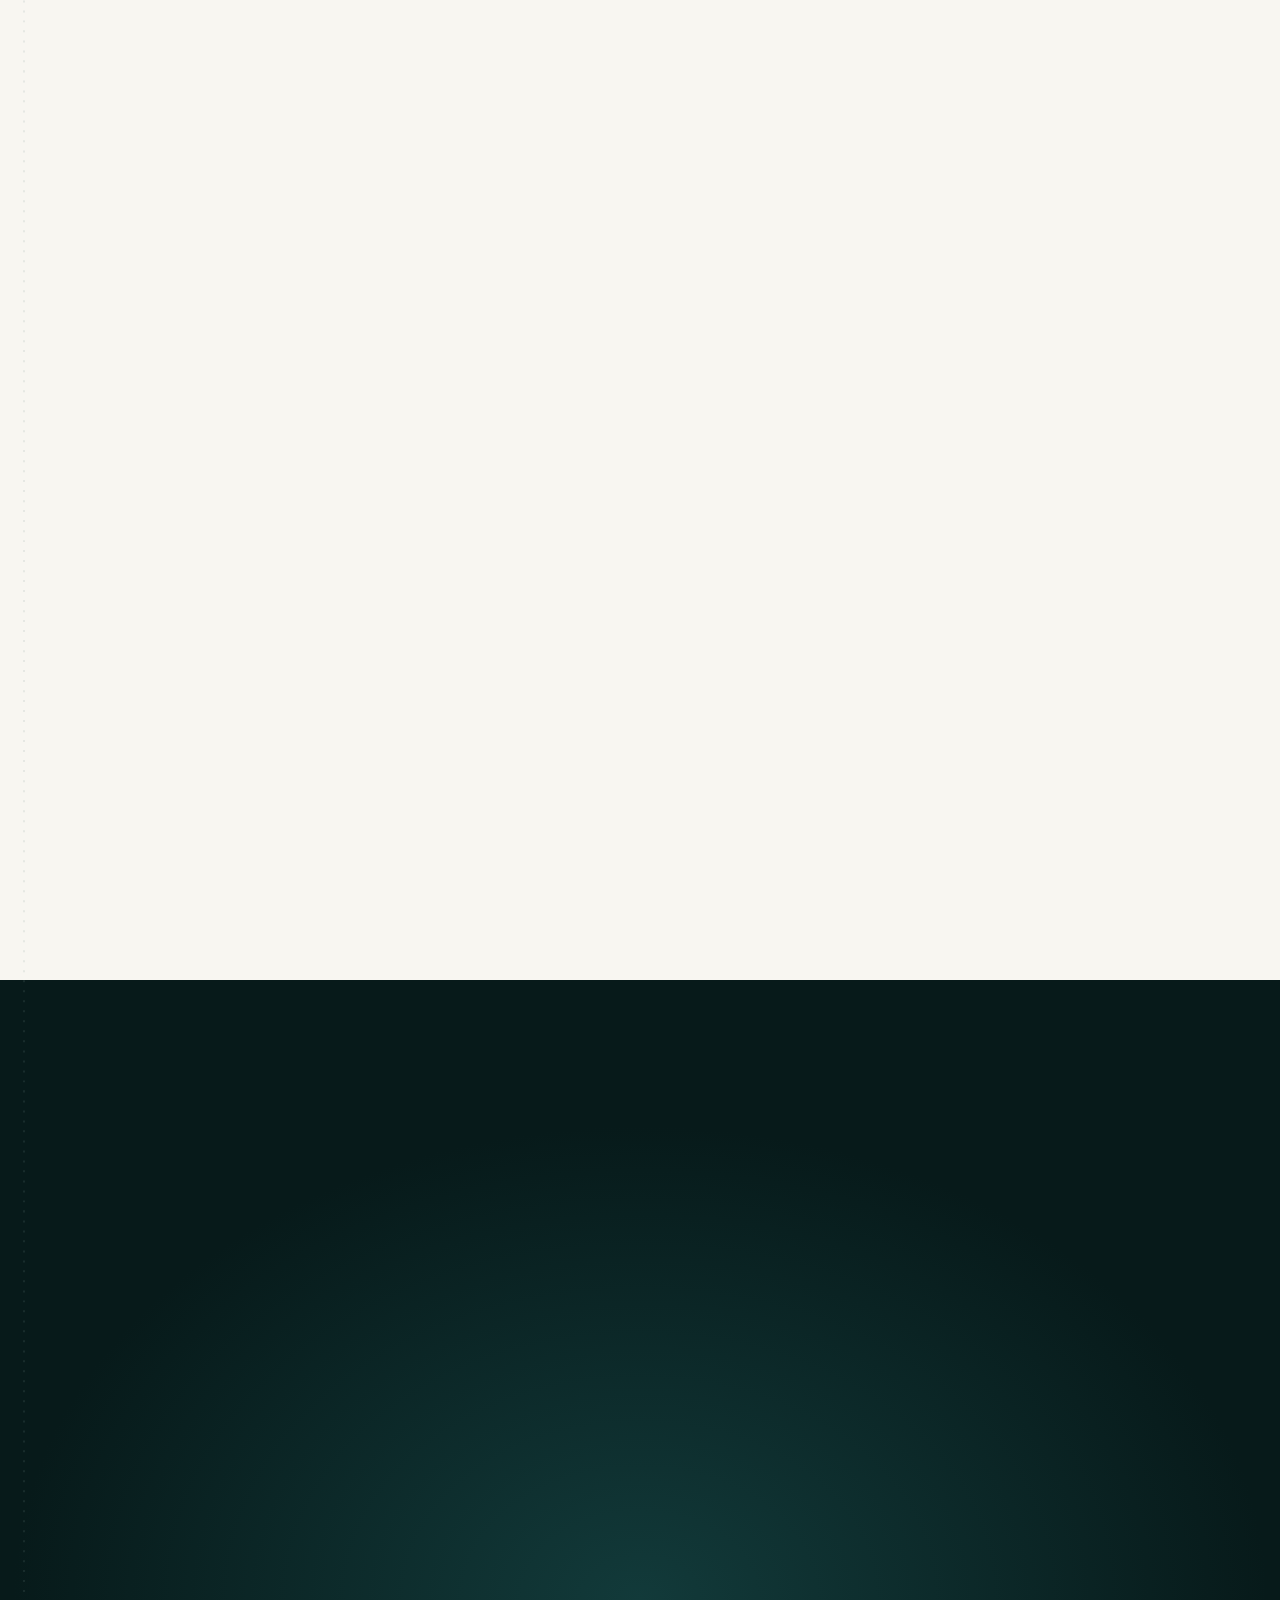
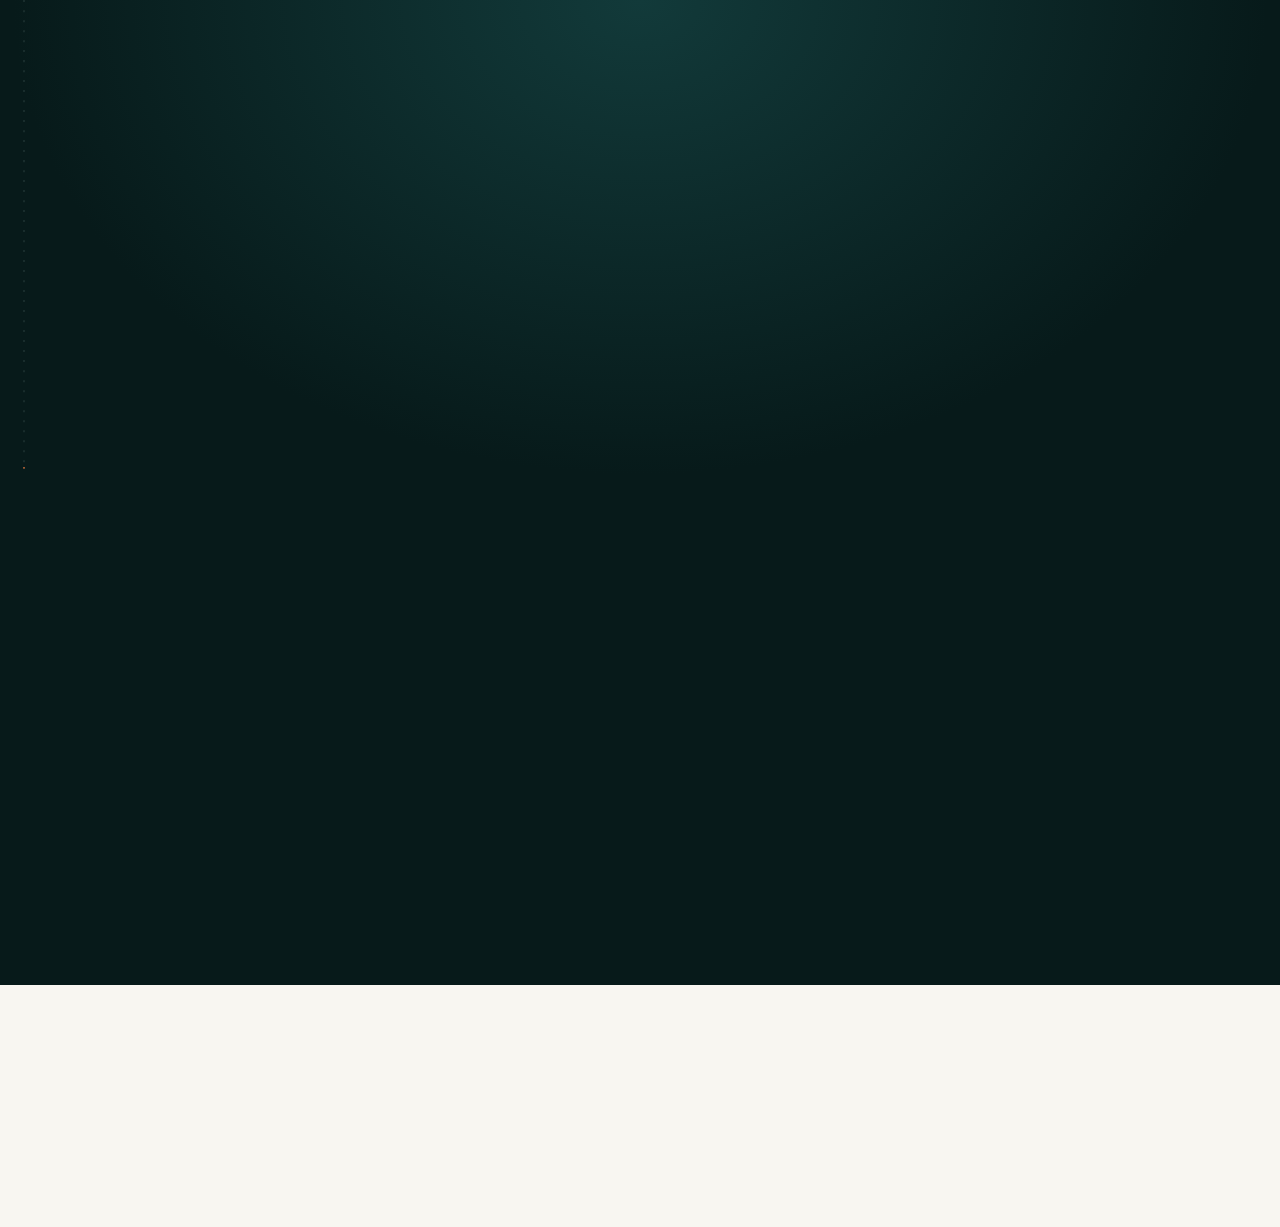
==== commit 305d2aa6: "visuals corrections." ====
--- a/index.html
+++ b/index.html
@@ -16,7 +16,7 @@
 <link rel="preconnect" href="https://images.unsplash.com">
 <link rel="preconnect" href="https://fonts.googleapis.com"><link rel="preconnect" href="https://fonts.gstatic.com" crossorigin>
 <link rel="stylesheet" href="https://fonts.googleapis.com/css2?family=Fraunces:ital,opsz,wght,SOFT@0,9..144,300..500,0..100;1,9..144,300..500,0..100&family=Manrope:wght@400;500;600;700;800&display=swap">
-<link rel="stylesheet" href="assets/css/style.css?v=141">
+<link rel="stylesheet" href="assets/css/style.css?v=144">
 <script>document.documentElement.classList.remove('no-js')</script>
 <script type="application/ld+json">
 {"@context":"https://schema.org","@type":"EducationalOrganization","name":"Tutee Connect","url":"https://tuteeconnect.com/","email":"info@tuteeconnect.com","telephone":"+91-701-090-2329",
@@ -609,15 +609,15 @@
     </footer>
   </article>
 </div>
-<script src="assets/js/land.js?v=141" defer></script>
-<script src="assets/js/globe5.js?v=141" defer></script>
-<script src="assets/js/unis-de.js?v=141" defer></script>
-<script src="assets/js/app.js?v=141" defer></script>
-<script src="assets/js/form-ui.js?v=141" defer></script>
-<script src="assets/js/news-de.js?v=141" defer></script>
-<script src="assets/js/news.js?v=141" defer></script>
-<script src="assets/js/flock.js?v=141" defer></script>
-<script src="assets/js/perf.js?v=141" defer></script>
-<script src="assets/js/advisor.js?v=141" defer></script>
+<script src="assets/js/land.js?v=144" defer></script>
+<script src="assets/js/globe5.js?v=144" defer></script>
+<script src="assets/js/unis-de.js?v=144" defer></script>
+<script src="assets/js/app.js?v=144" defer></script>
+<script src="assets/js/form-ui.js?v=144" defer></script>
+<script src="assets/js/news-de.js?v=144" defer></script>
+<script src="assets/js/news.js?v=144" defer></script>
+<script src="assets/js/flock.js?v=144" defer></script>
+<script src="assets/js/perf.js?v=144" defer></script>
+<script src="assets/js/advisor.js?v=144" defer></script>
 </body>
 </html>
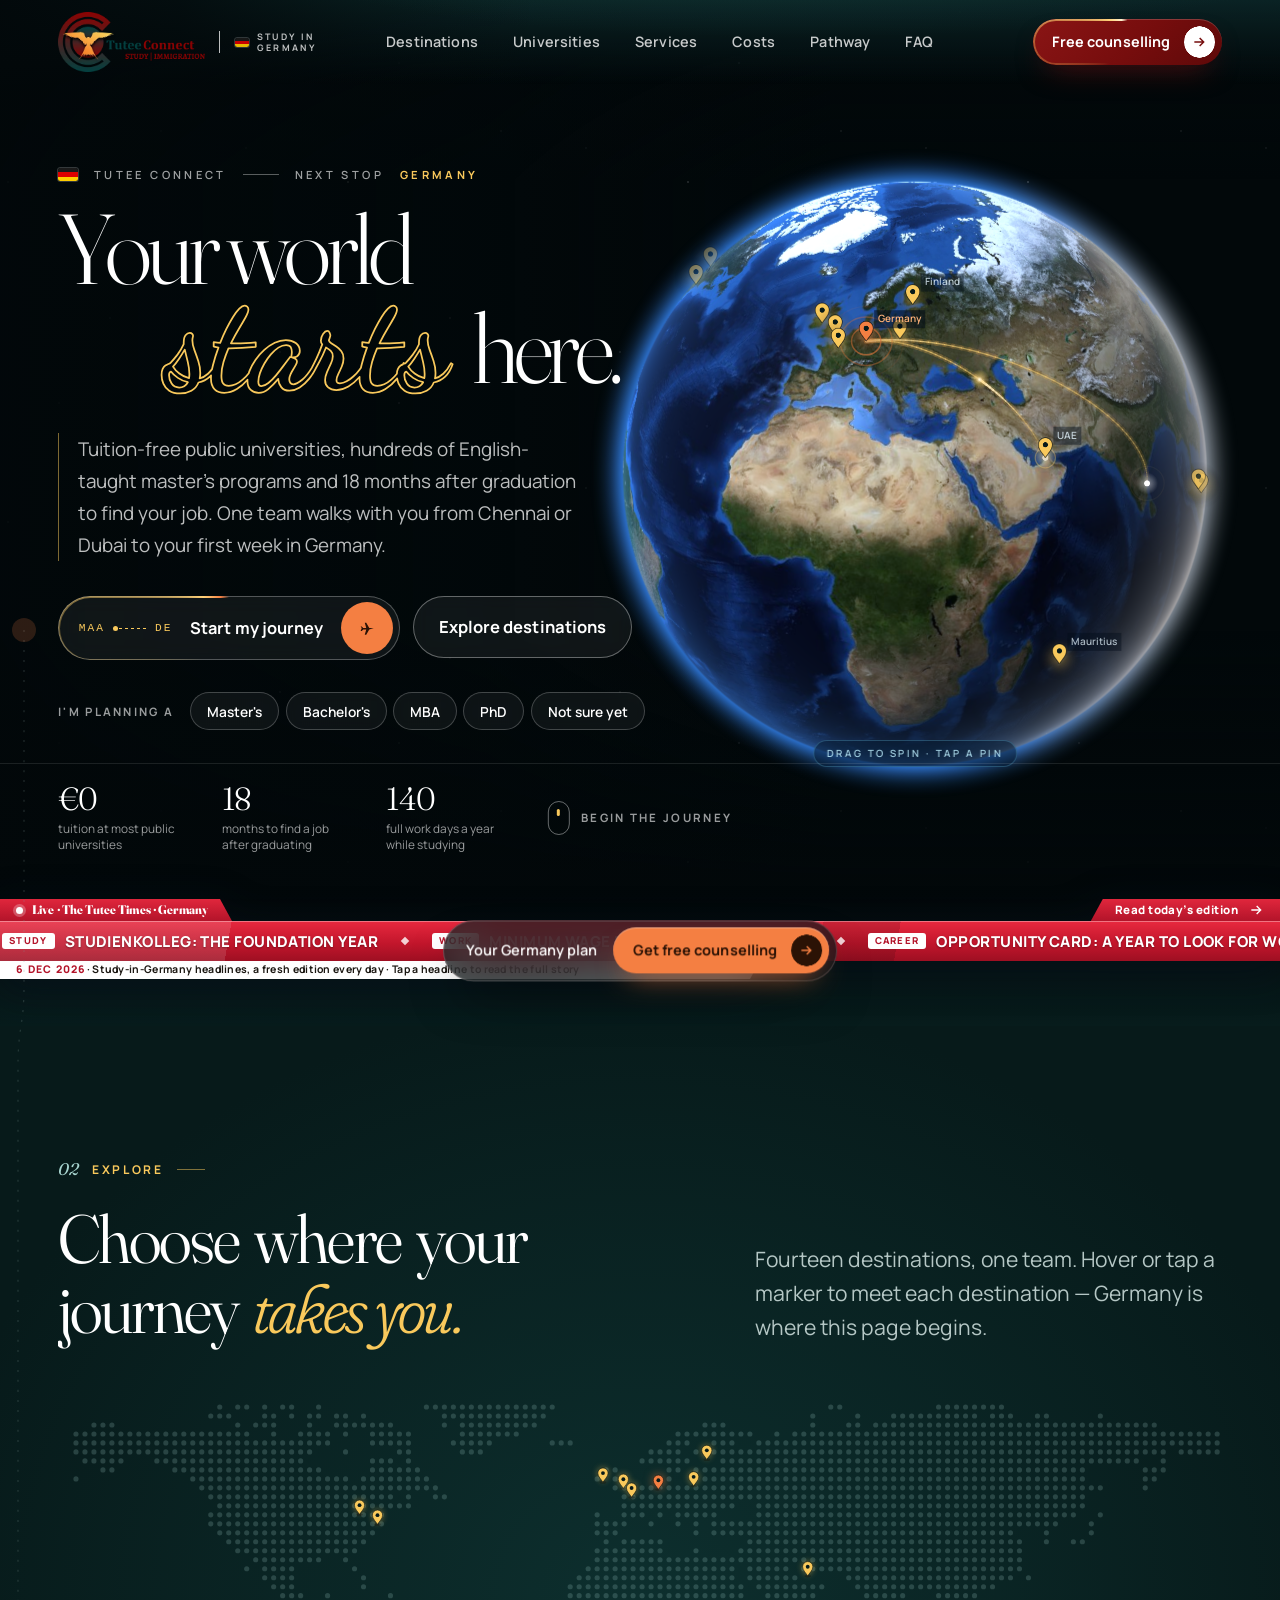
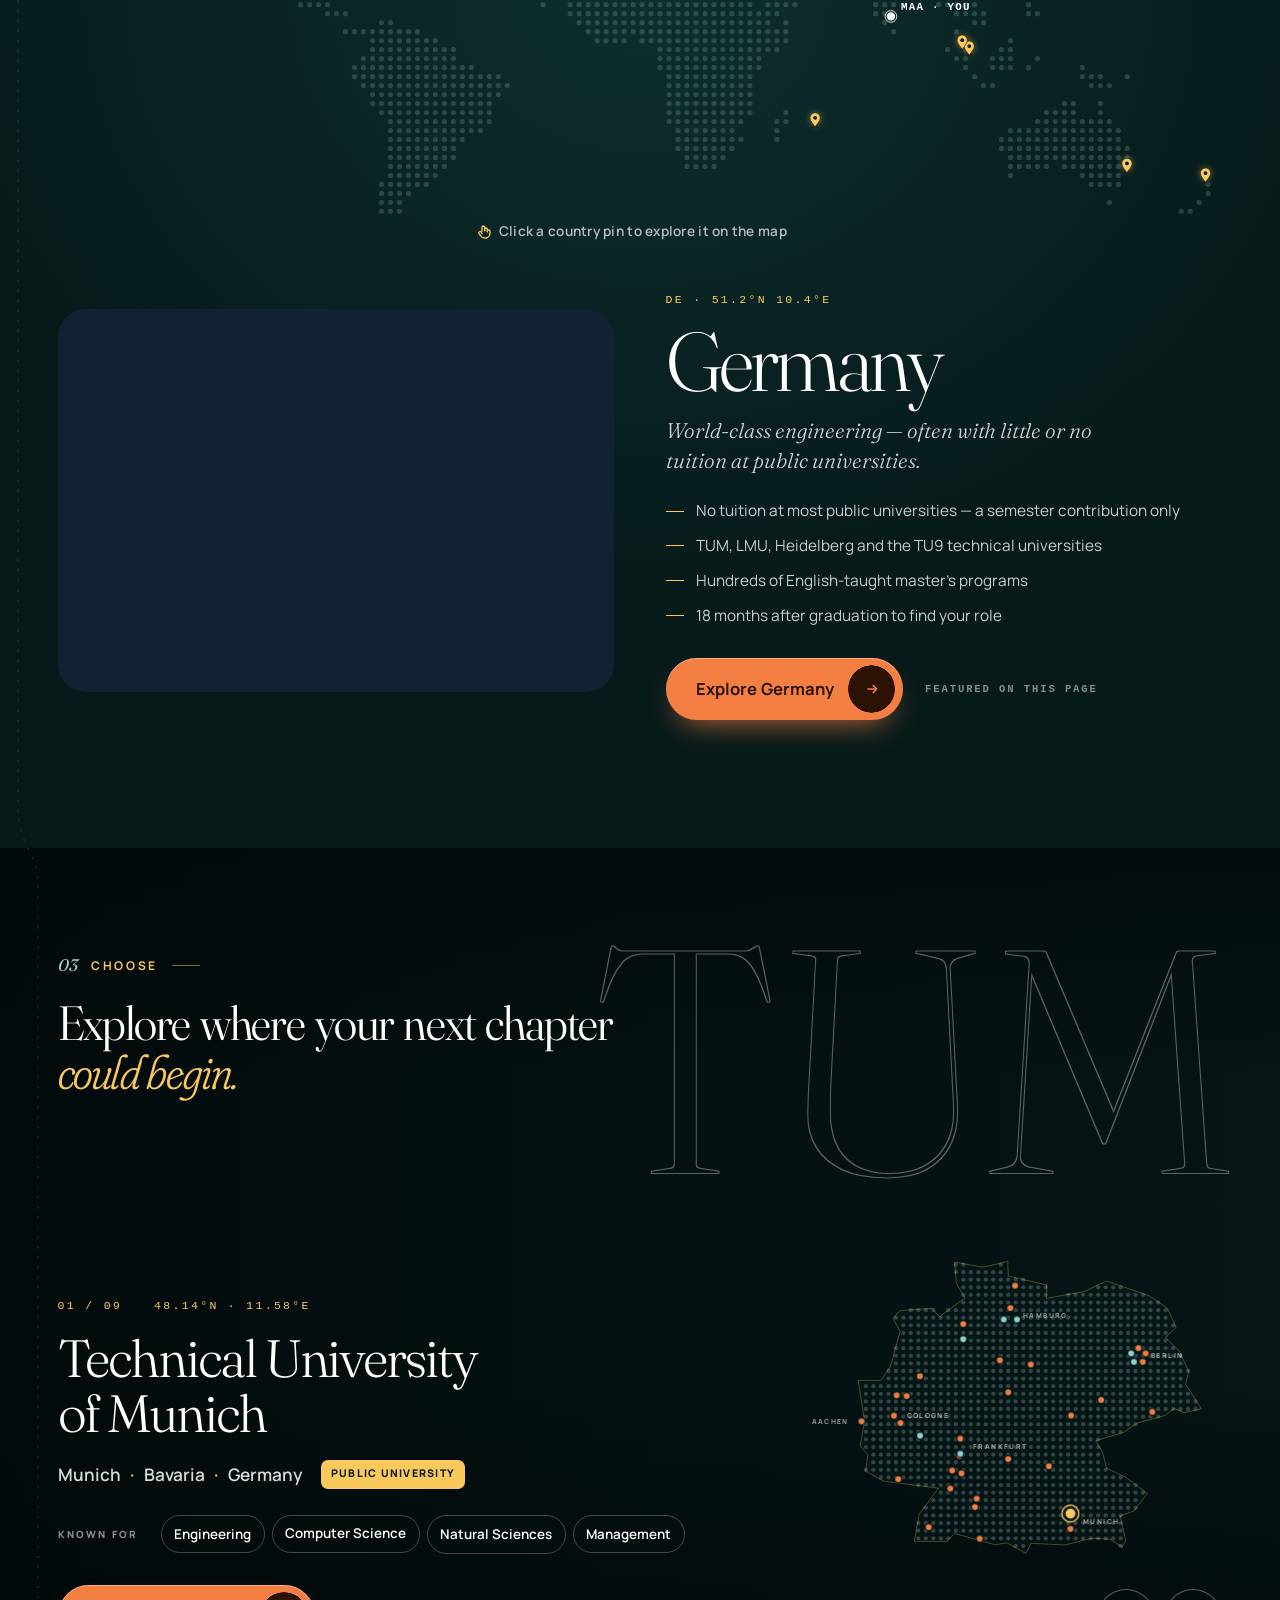
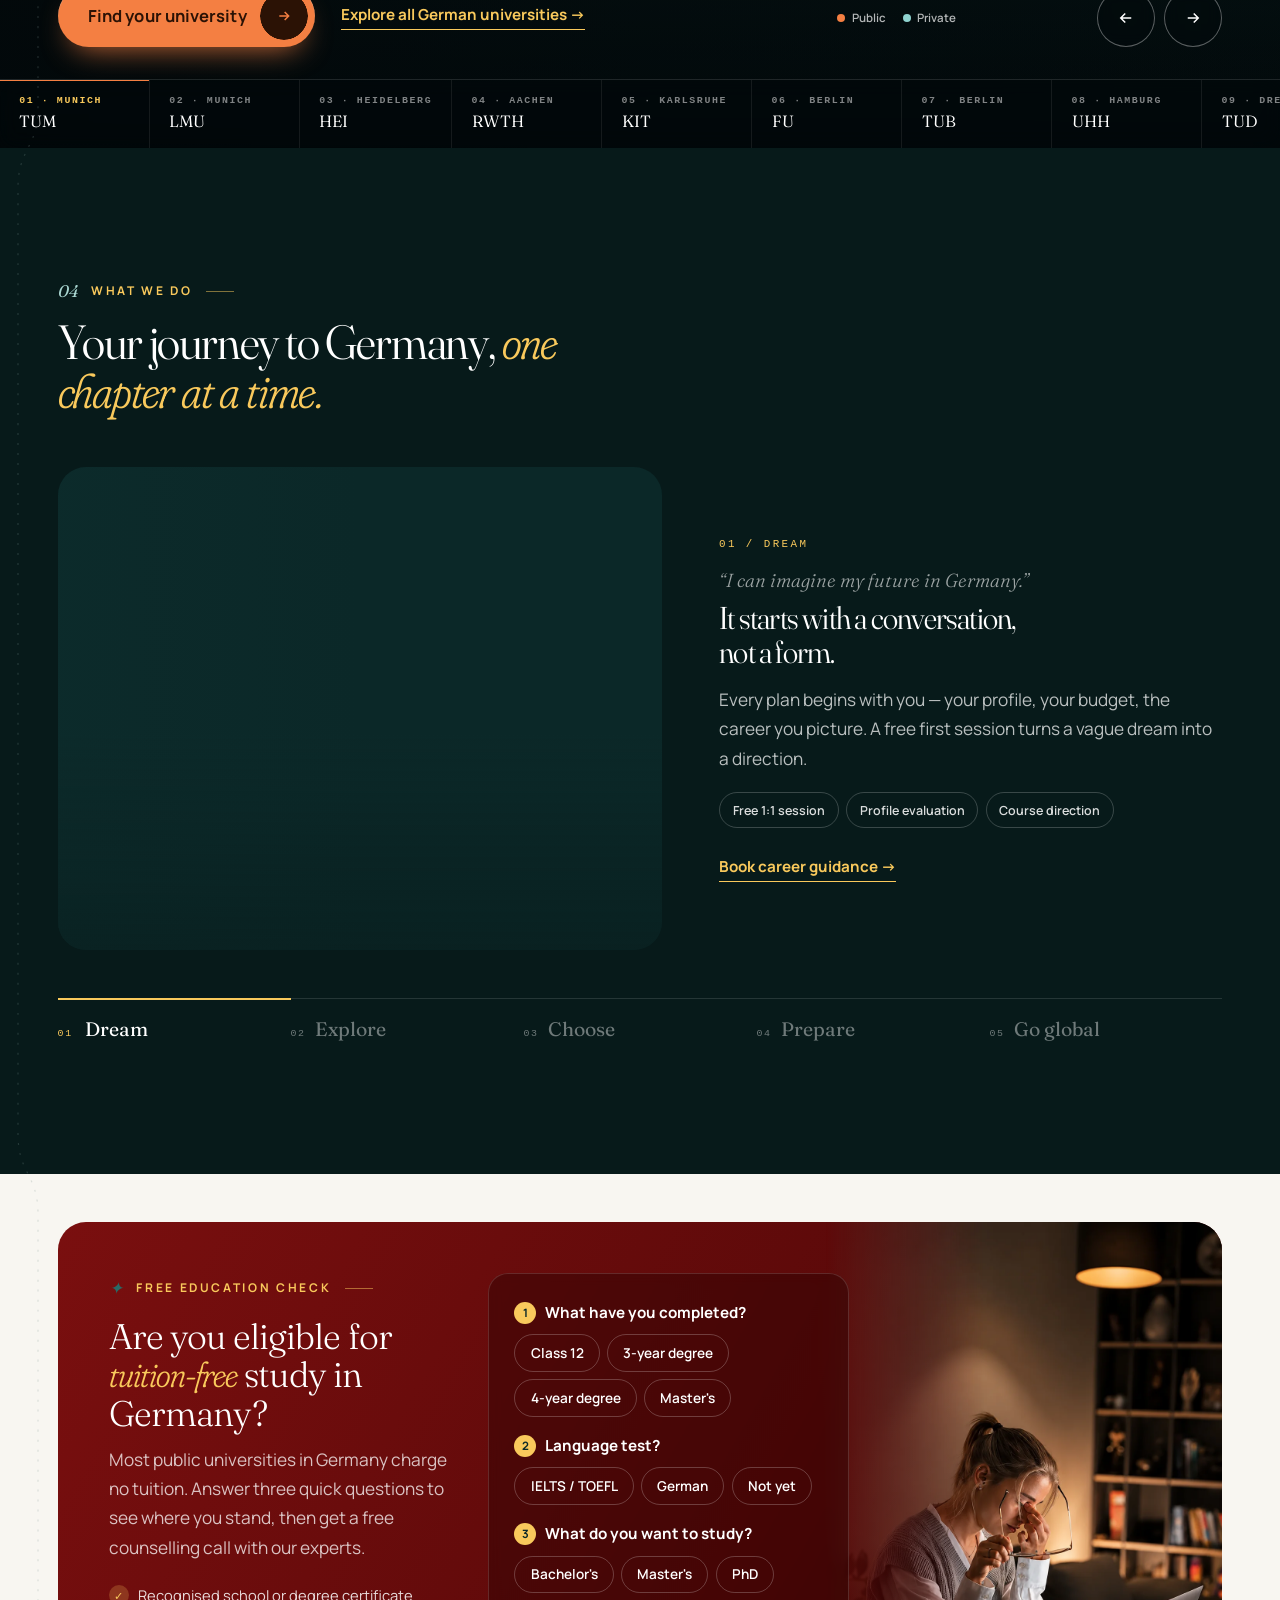
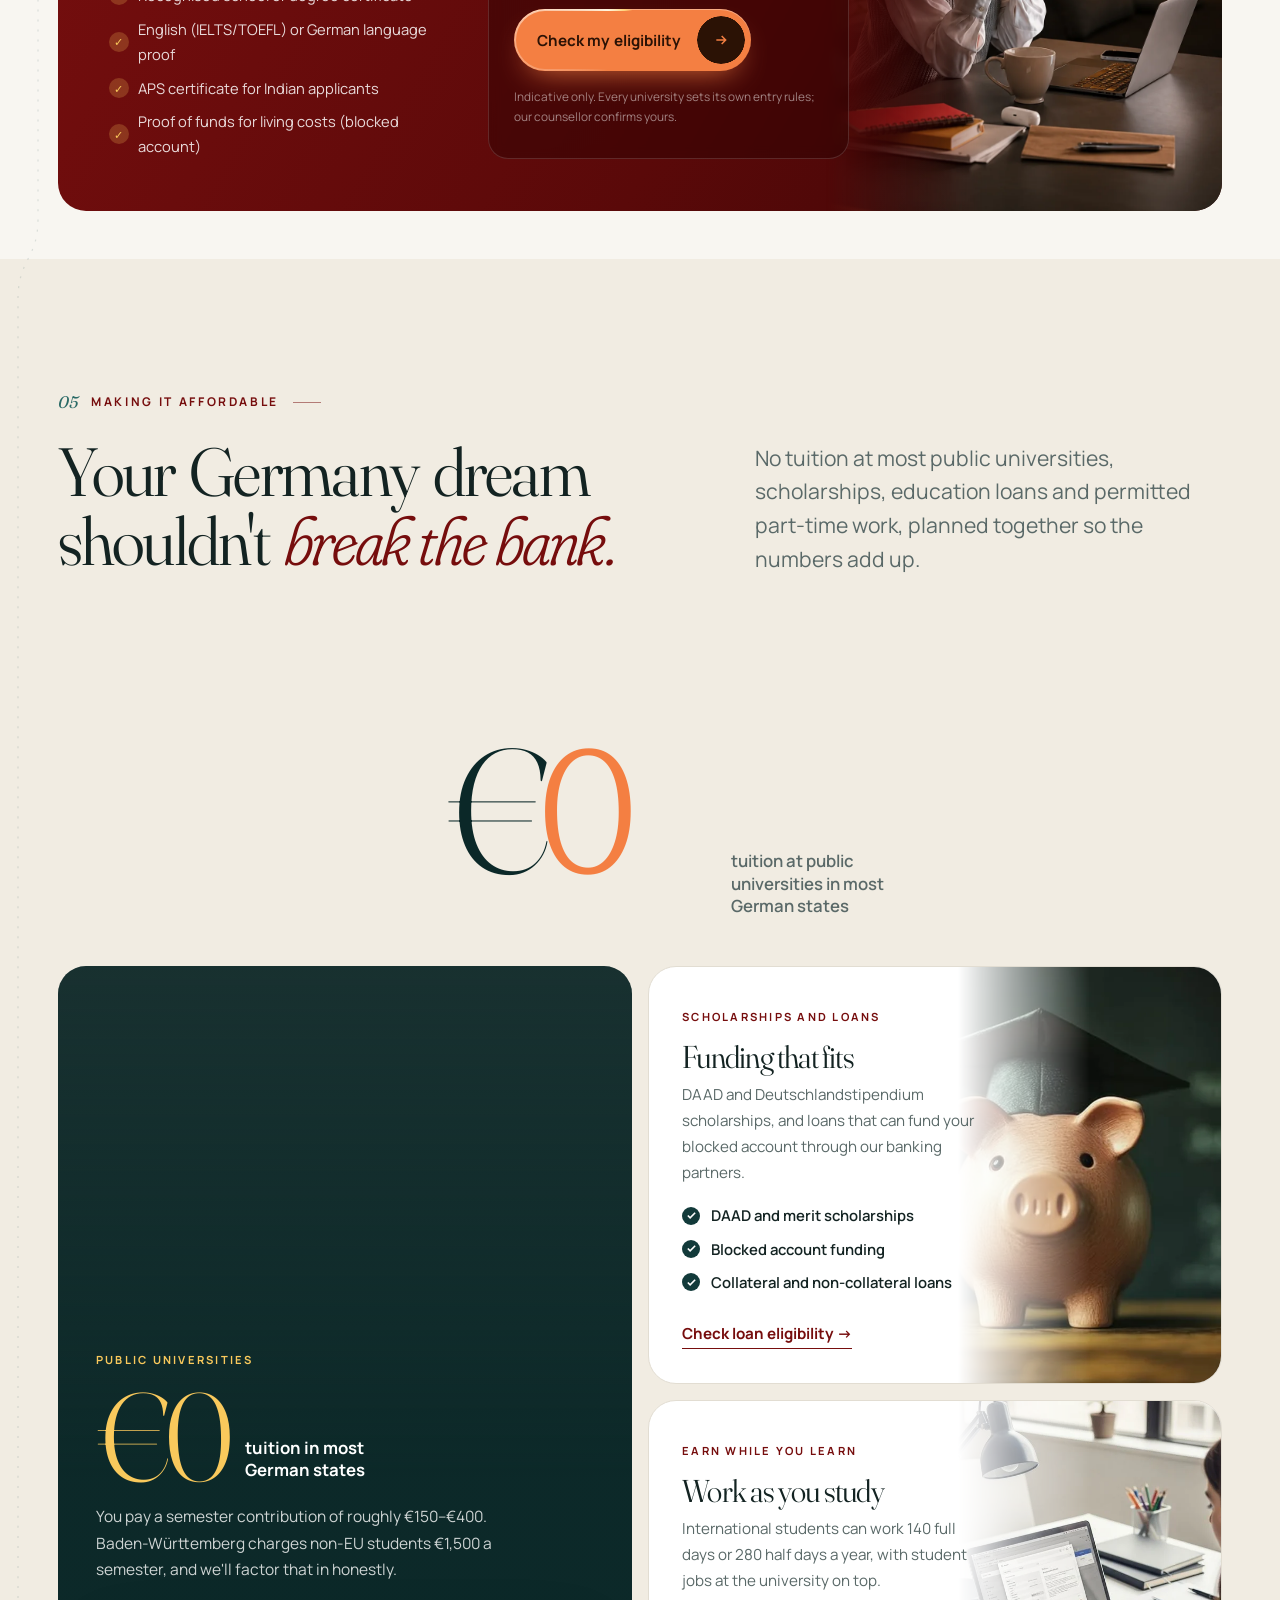
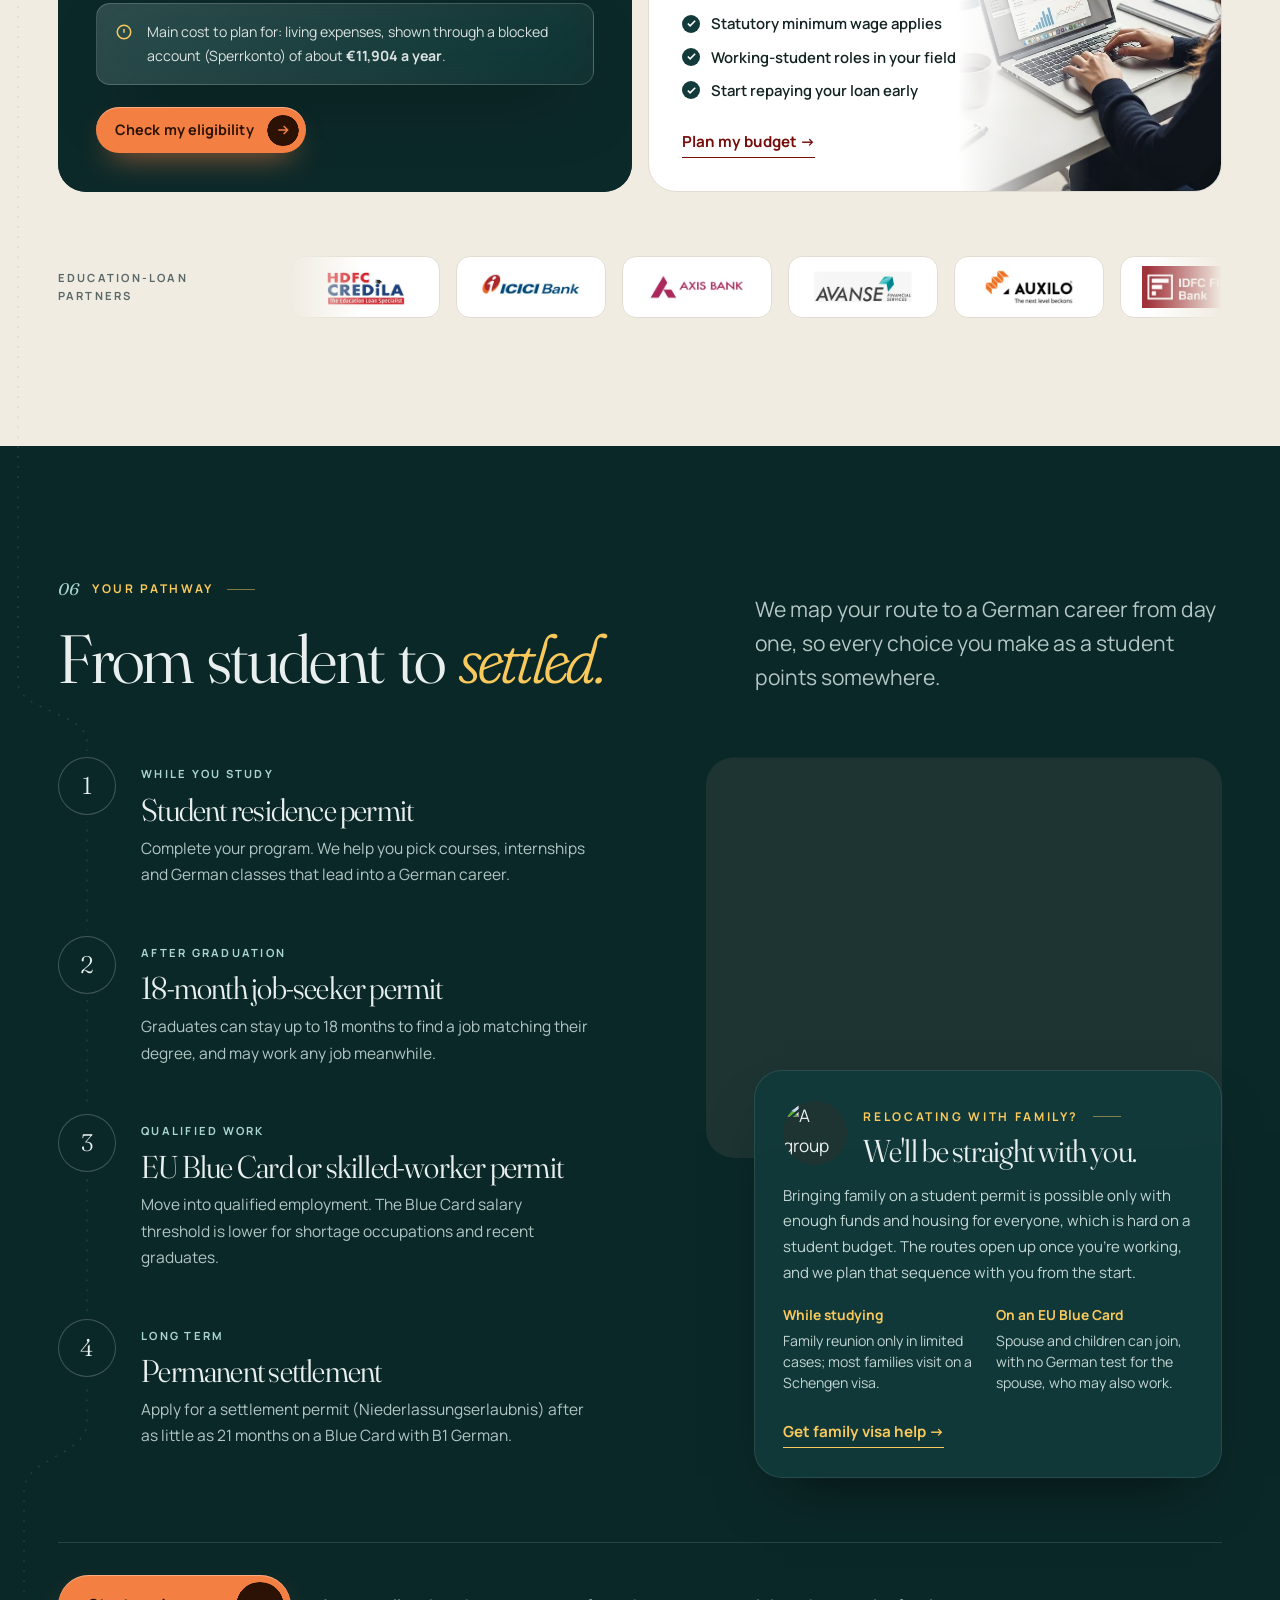
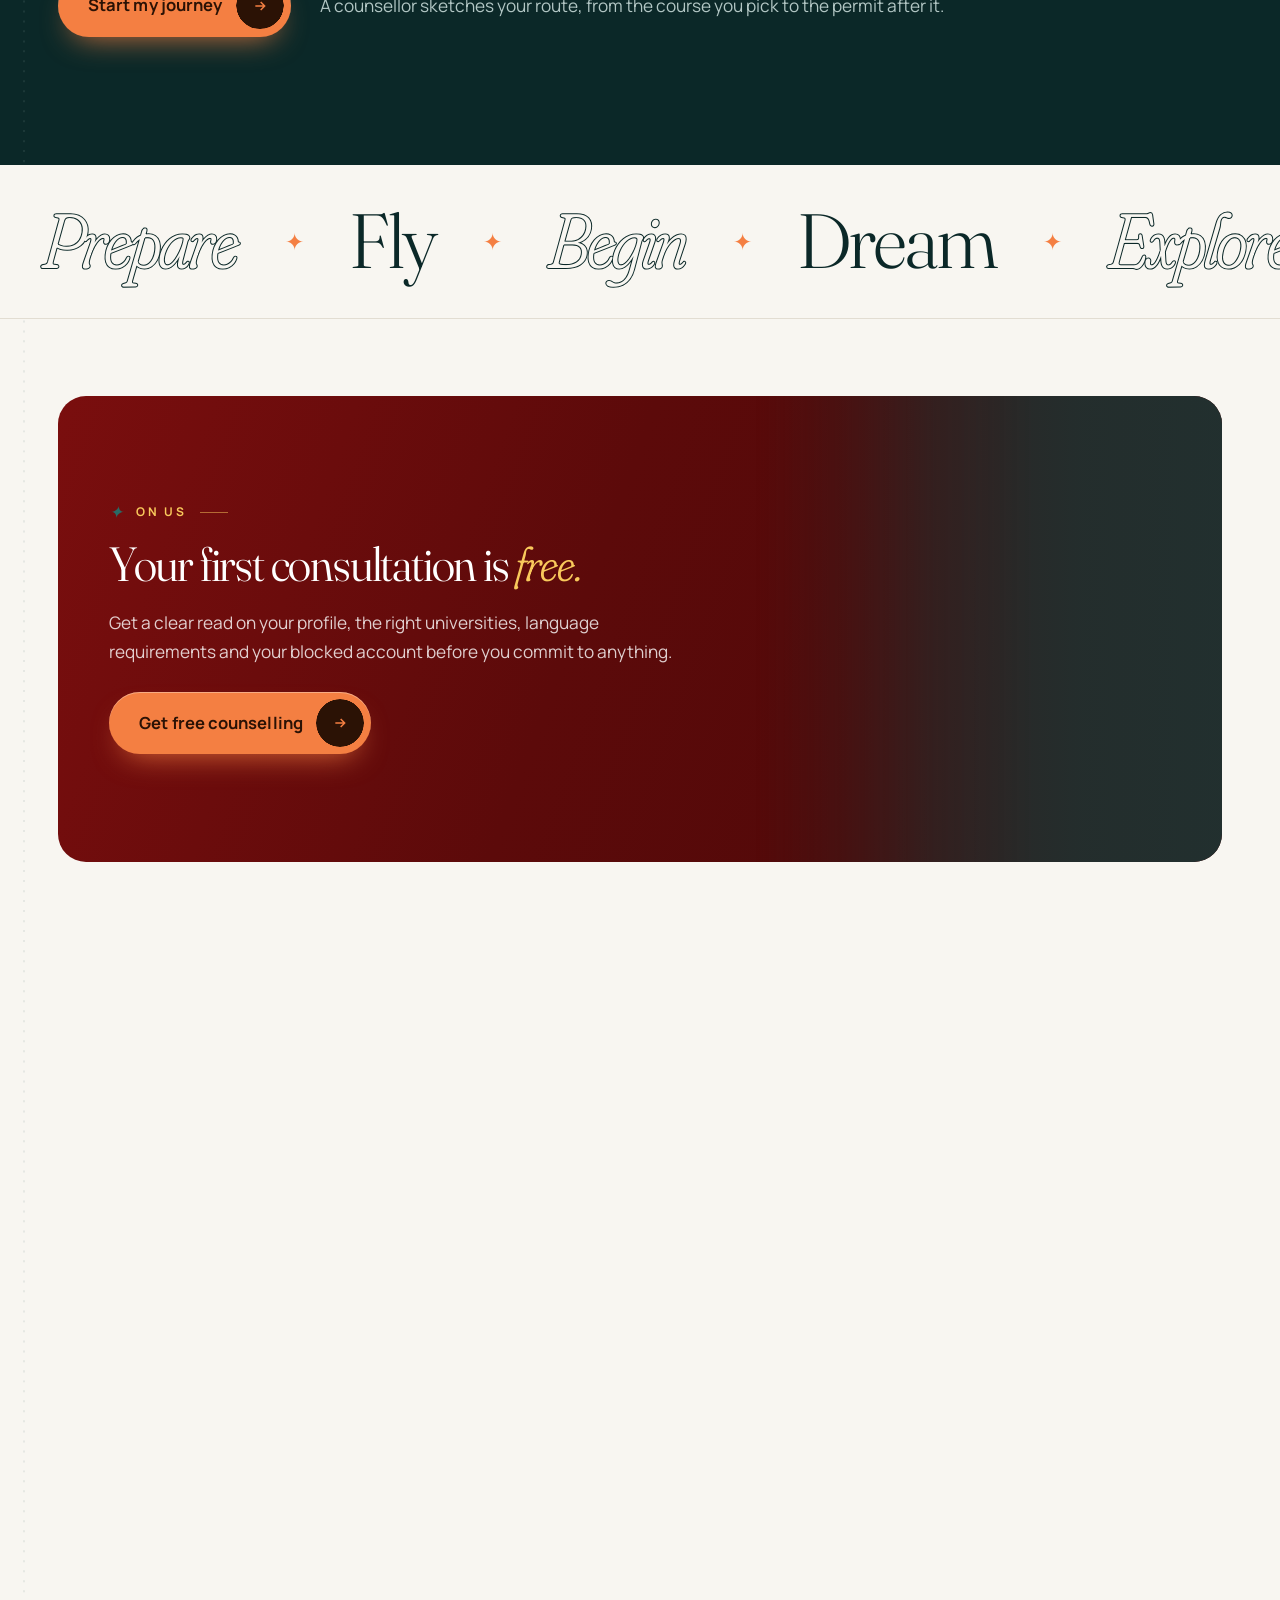
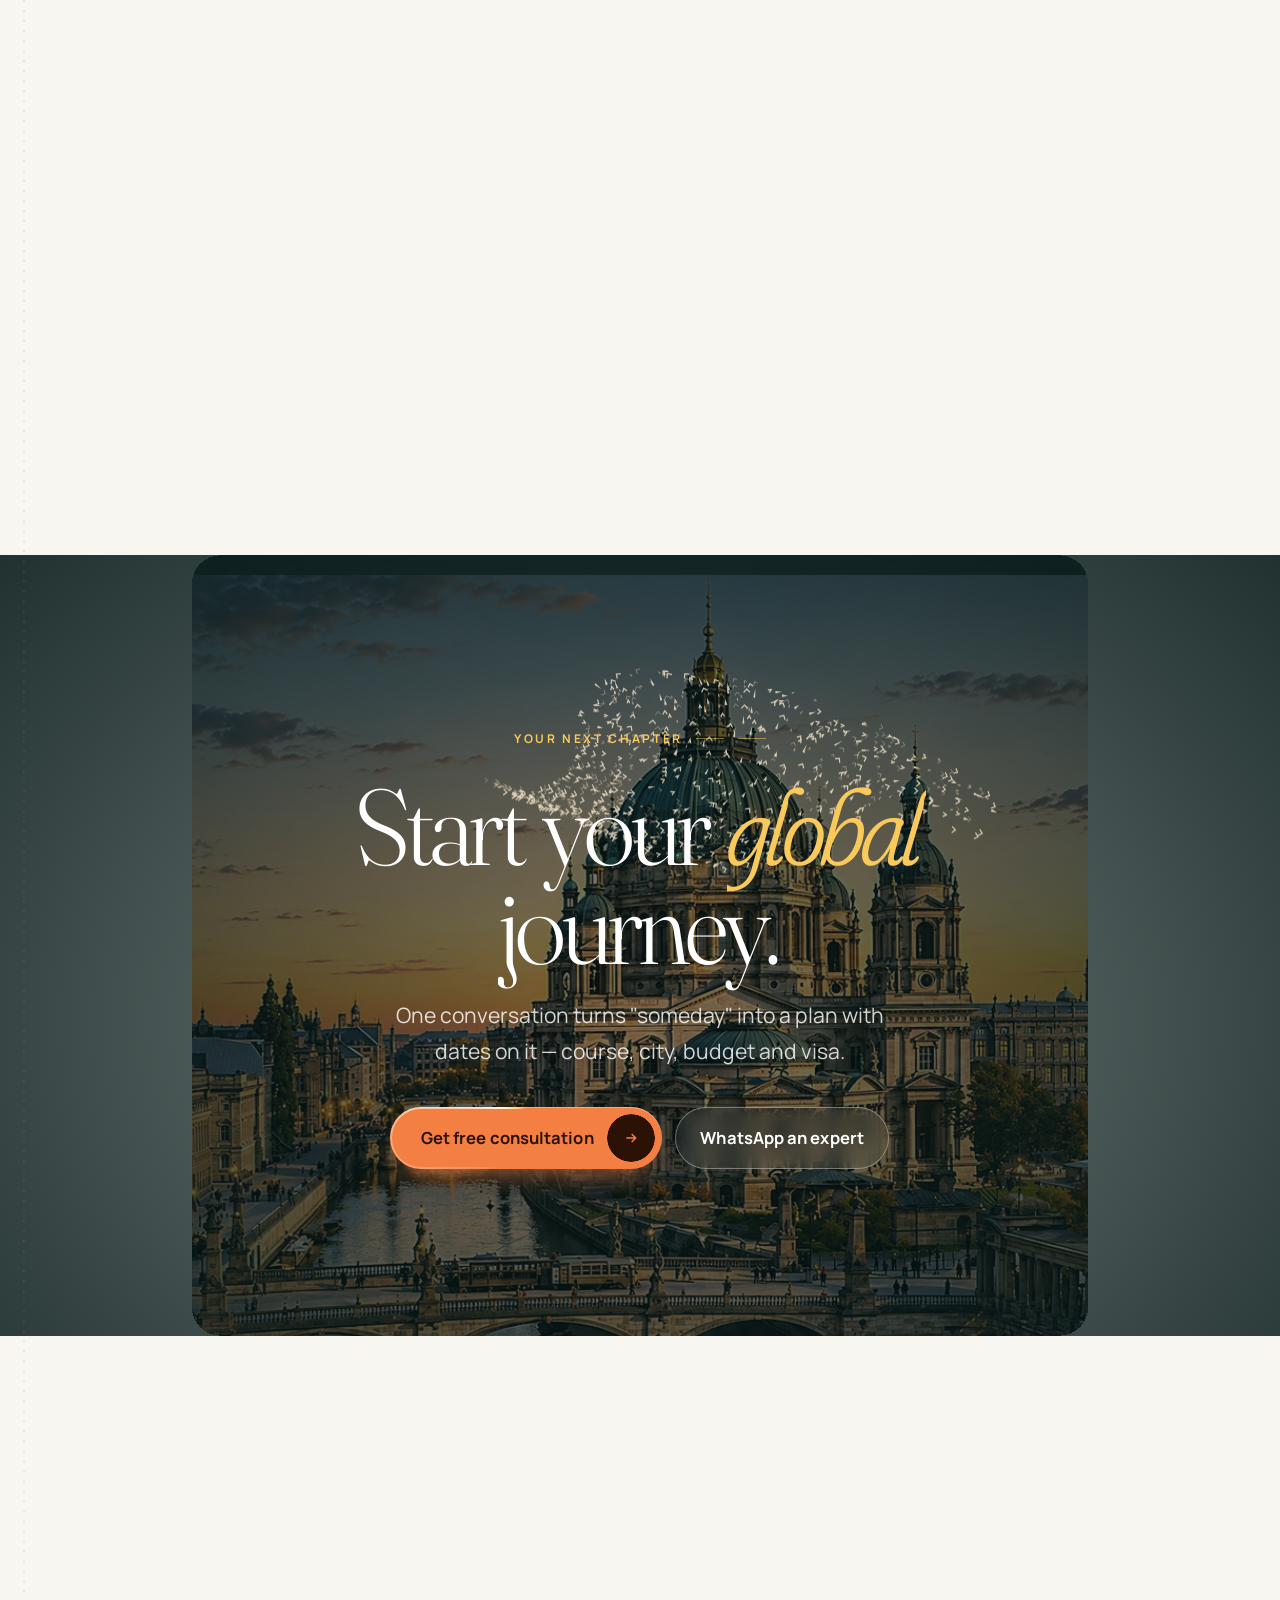
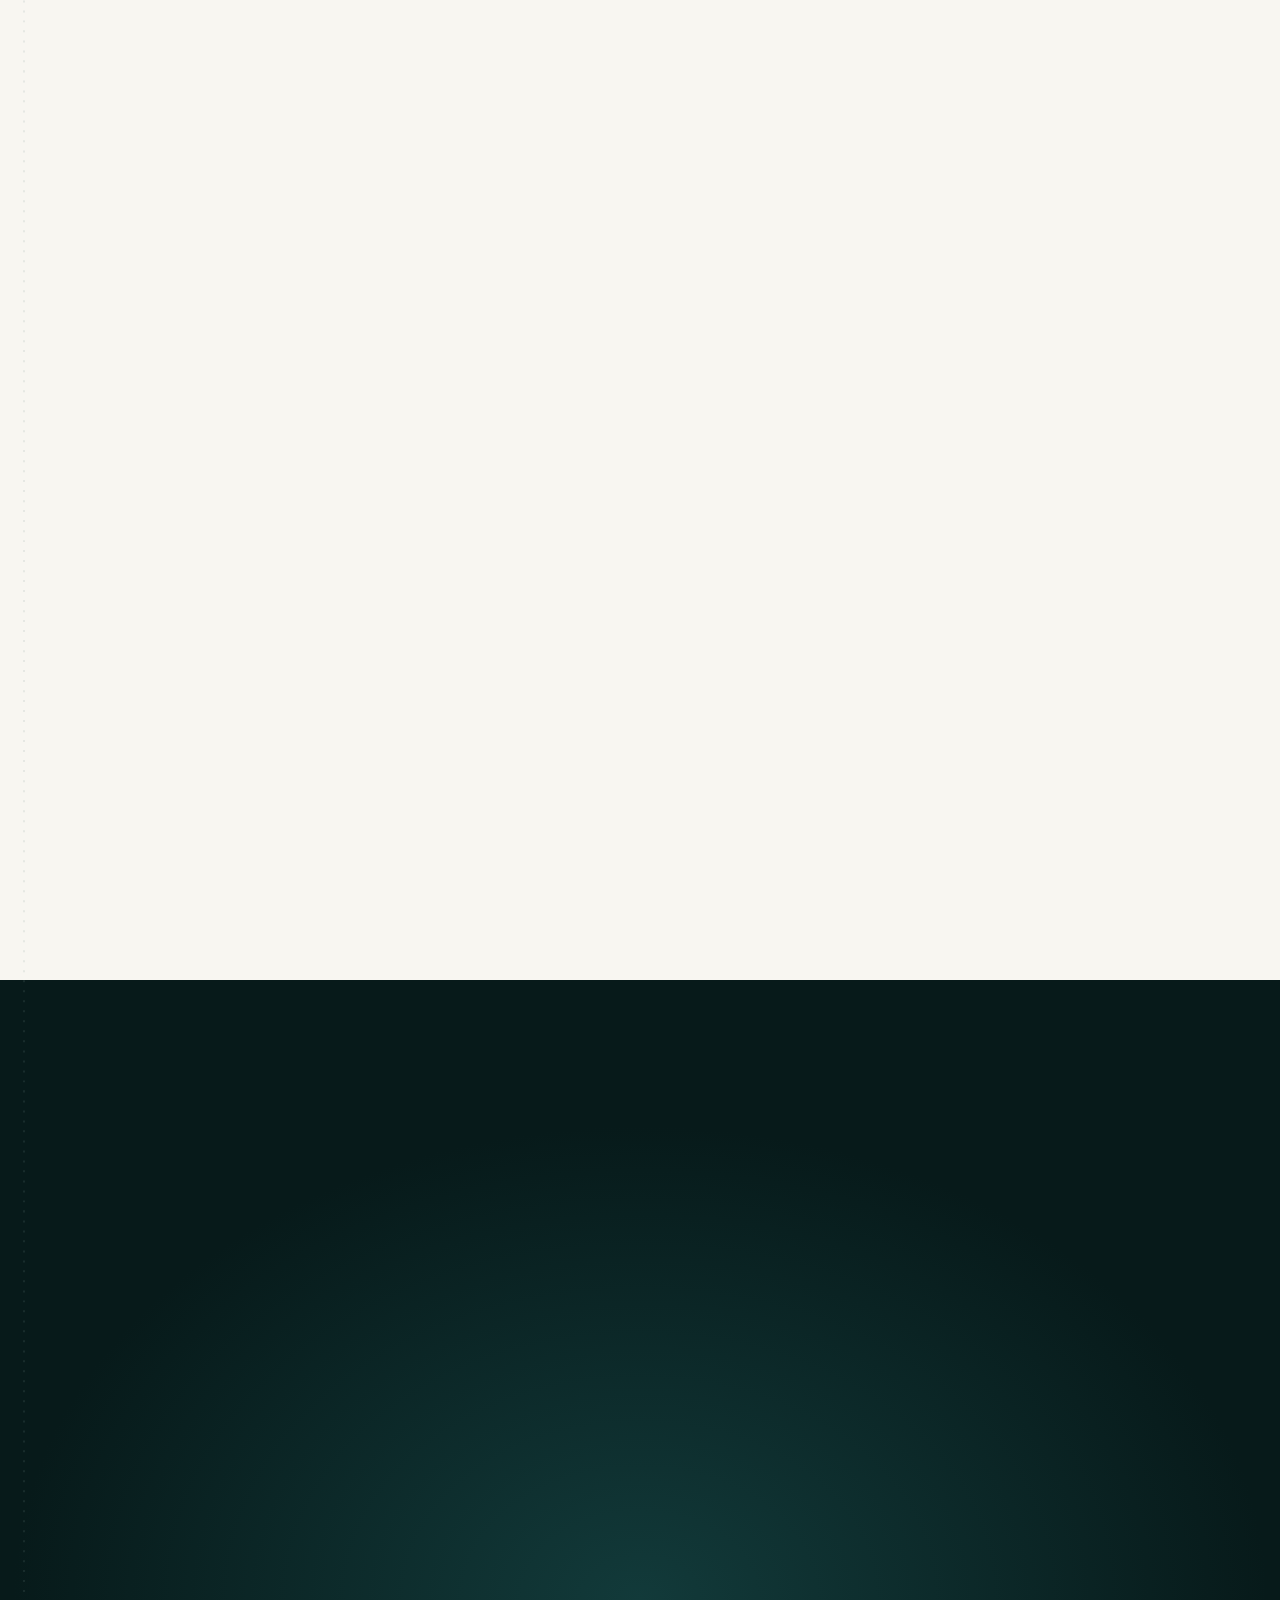
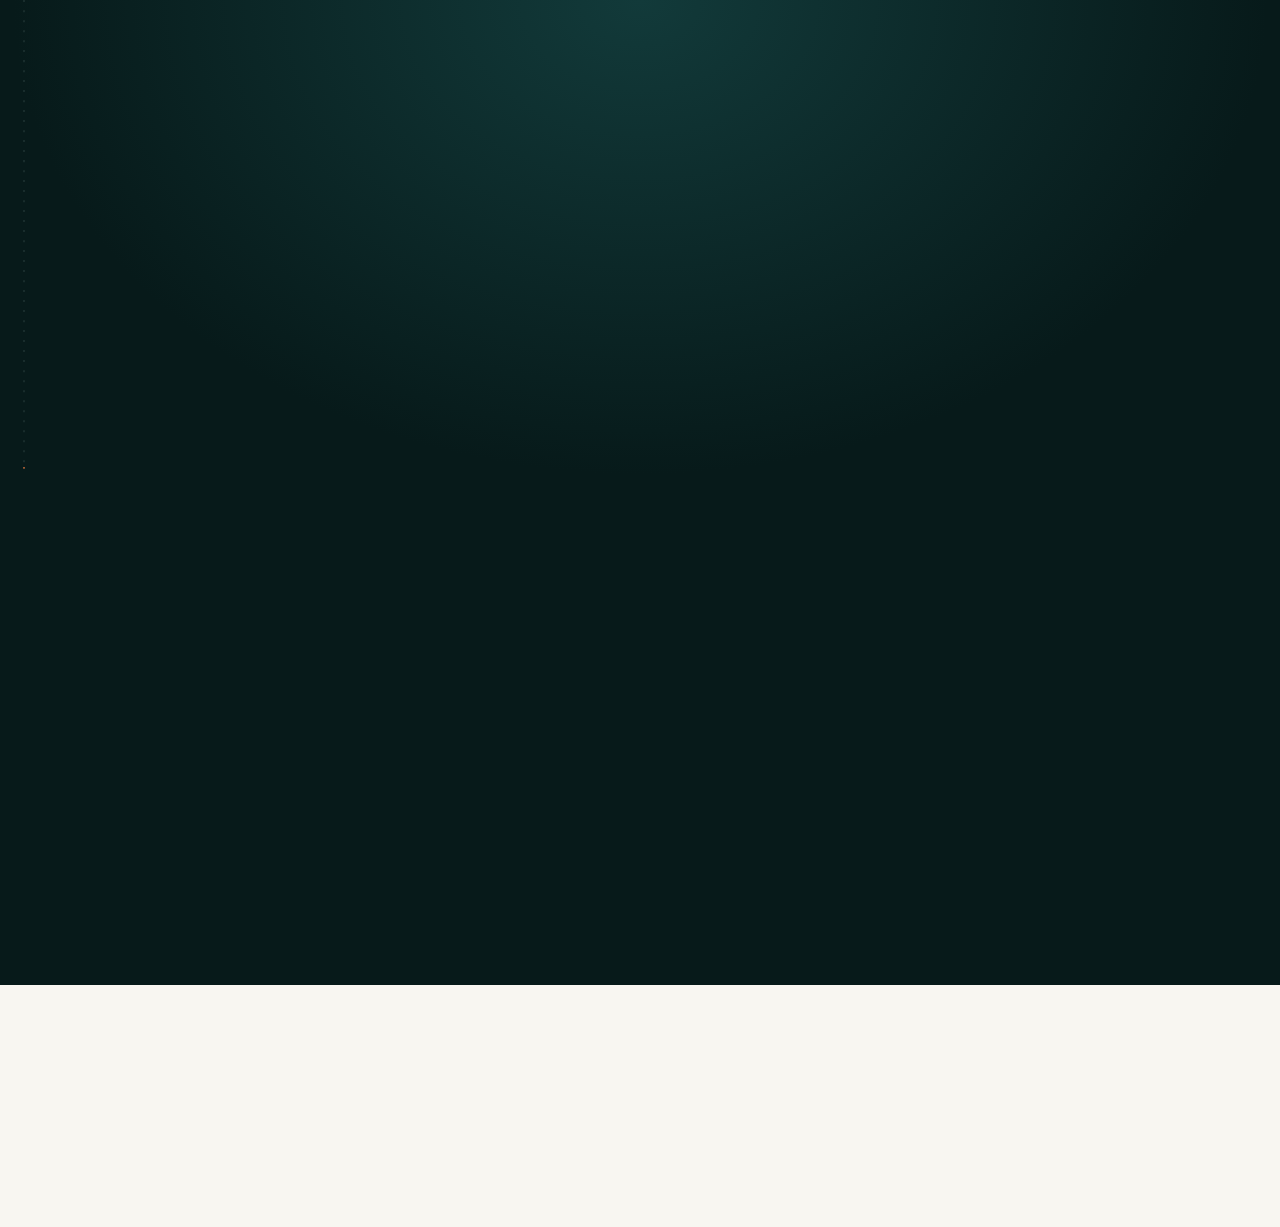
==== commit 21461376: "CTA correction" ====
--- a/index.html
+++ b/index.html
@@ -568,7 +568,7 @@
   </div>
 </footer>
 
-<div class="pill" id="pill"><span>Your Germany plan — <b>free</b></span><a class="btn btn--sm" href="#begin">Get free counselling <span class="ar" aria-hidden="true"><svg width="16" height="16" viewBox="0 0 24 24" fill="none" stroke="currentColor" stroke-width="2.2"><path d="M5 12h14M13 6l6 6-6 6"/></svg></span></a></div>
+<div class="pill" id="pill"><span>Your Germany plan</span><a class="btn btn--sm" href="#begin">Get free counselling <span class="ar" aria-hidden="true"><svg width="16" height="16" viewBox="0 0 24 24" fill="none" stroke="currentColor" stroke-width="2.2"><path d="M5 12h14M13 6l6 6-6 6"/></svg></span></a></div>
 <div class="wa" id="wa">
   <div class="wa__panel" id="wa-panel" role="dialog" aria-label="WhatsApp Tutee Connect" hidden>
     <div class="wa__top"><svg viewBox="0 0 32 32" width="28" height="28" aria-hidden="true"><path d="M16 3.5A12.4 12.4 0 0 0 5.3 22.3L3.6 28.4l6.3-1.6A12.4 12.4 0 1 0 16 3.5z" fill="#fff"/><path d="M16 5.6a10.3 10.3 0 0 0-8.8 15.7l.3.4-1 3.7 3.8-1 .4.2A10.3 10.3 0 1 0 16 5.6z" fill="#25d366"/><path d="M12.3 10.4c-.3-.6-.5-.6-.8-.6h-.7c-.2 0-.6.1-.9.4-.3.3-1.2 1.2-1.2 2.9s1.2 3.3 1.4 3.6c.2.2 2.4 3.8 5.9 5.2 2.9 1.1 3.5.9 4.1.9.6-.1 2-.8 2.3-1.6.3-.8.3-1.5.2-1.6-.1-.1-.3-.2-.7-.4l-2.3-1.1c-.3-.1-.5-.2-.8.2l-1 1.3c-.2.2-.4.3-.7.1-.3-.2-1.4-.5-2.7-1.7-1-.9-1.7-2-1.9-2.3-.2-.3 0-.5.1-.7l.6-.7c.2-.2.2-.4.3-.6.1-.2 0-.5 0-.6l-1.2-2.7z" fill="#fff"/></svg><div><b>Tutee Connect</b><span>Germany study advisors · usually reply on WhatsApp</span></div><button type="button" class="wa__x" aria-label="Close">×</button></div>
